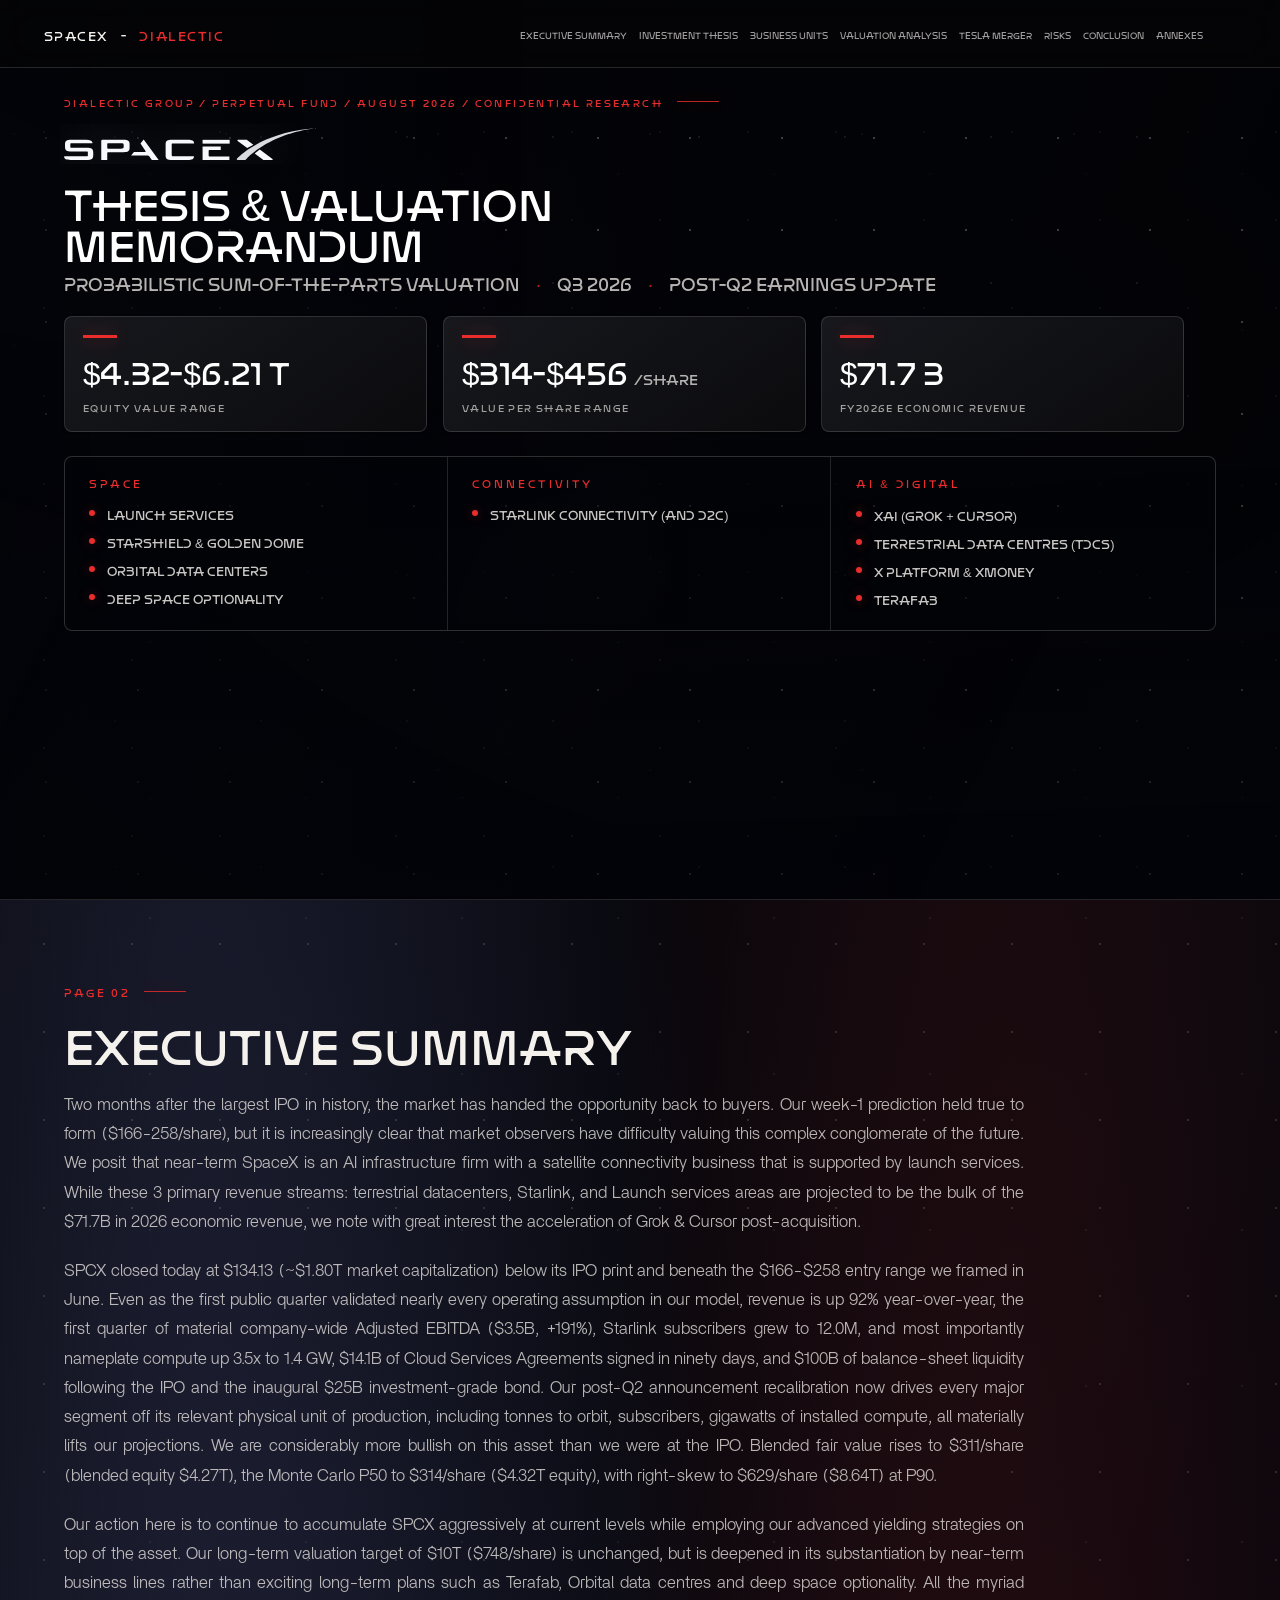
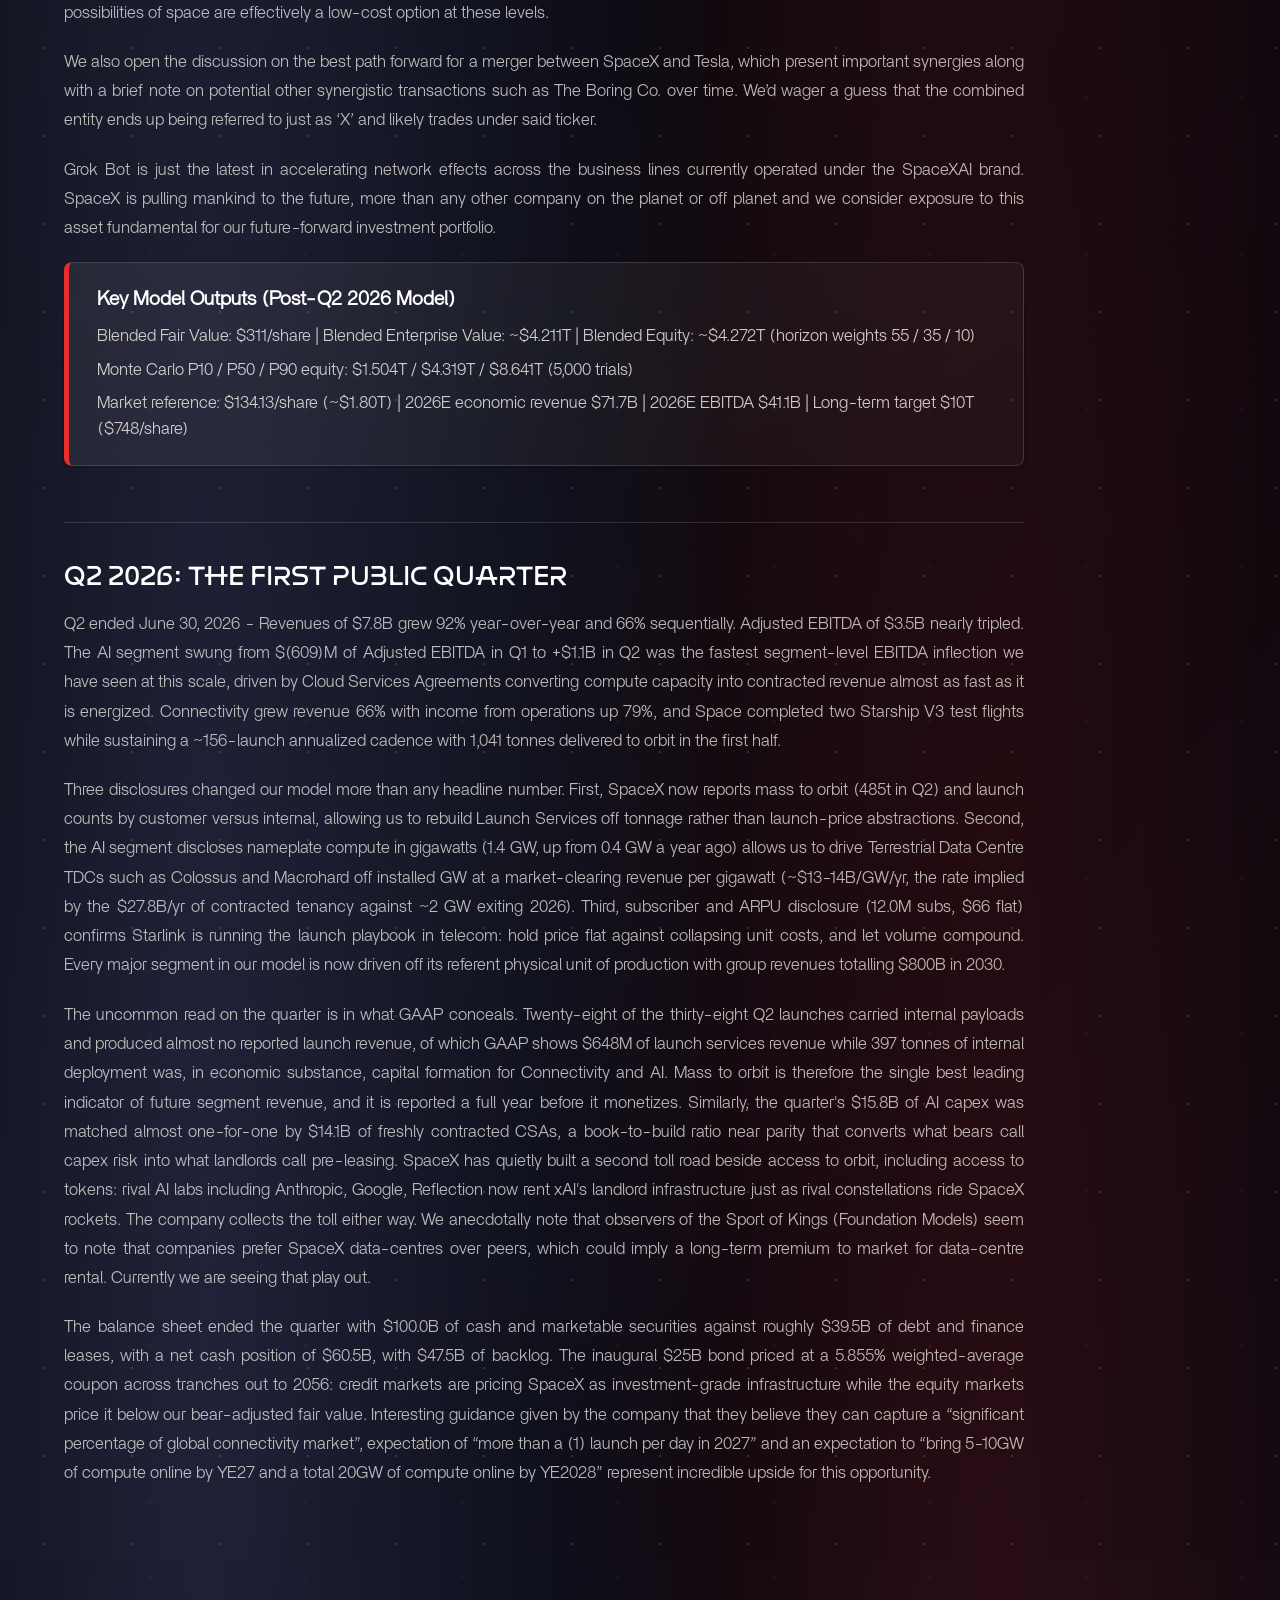
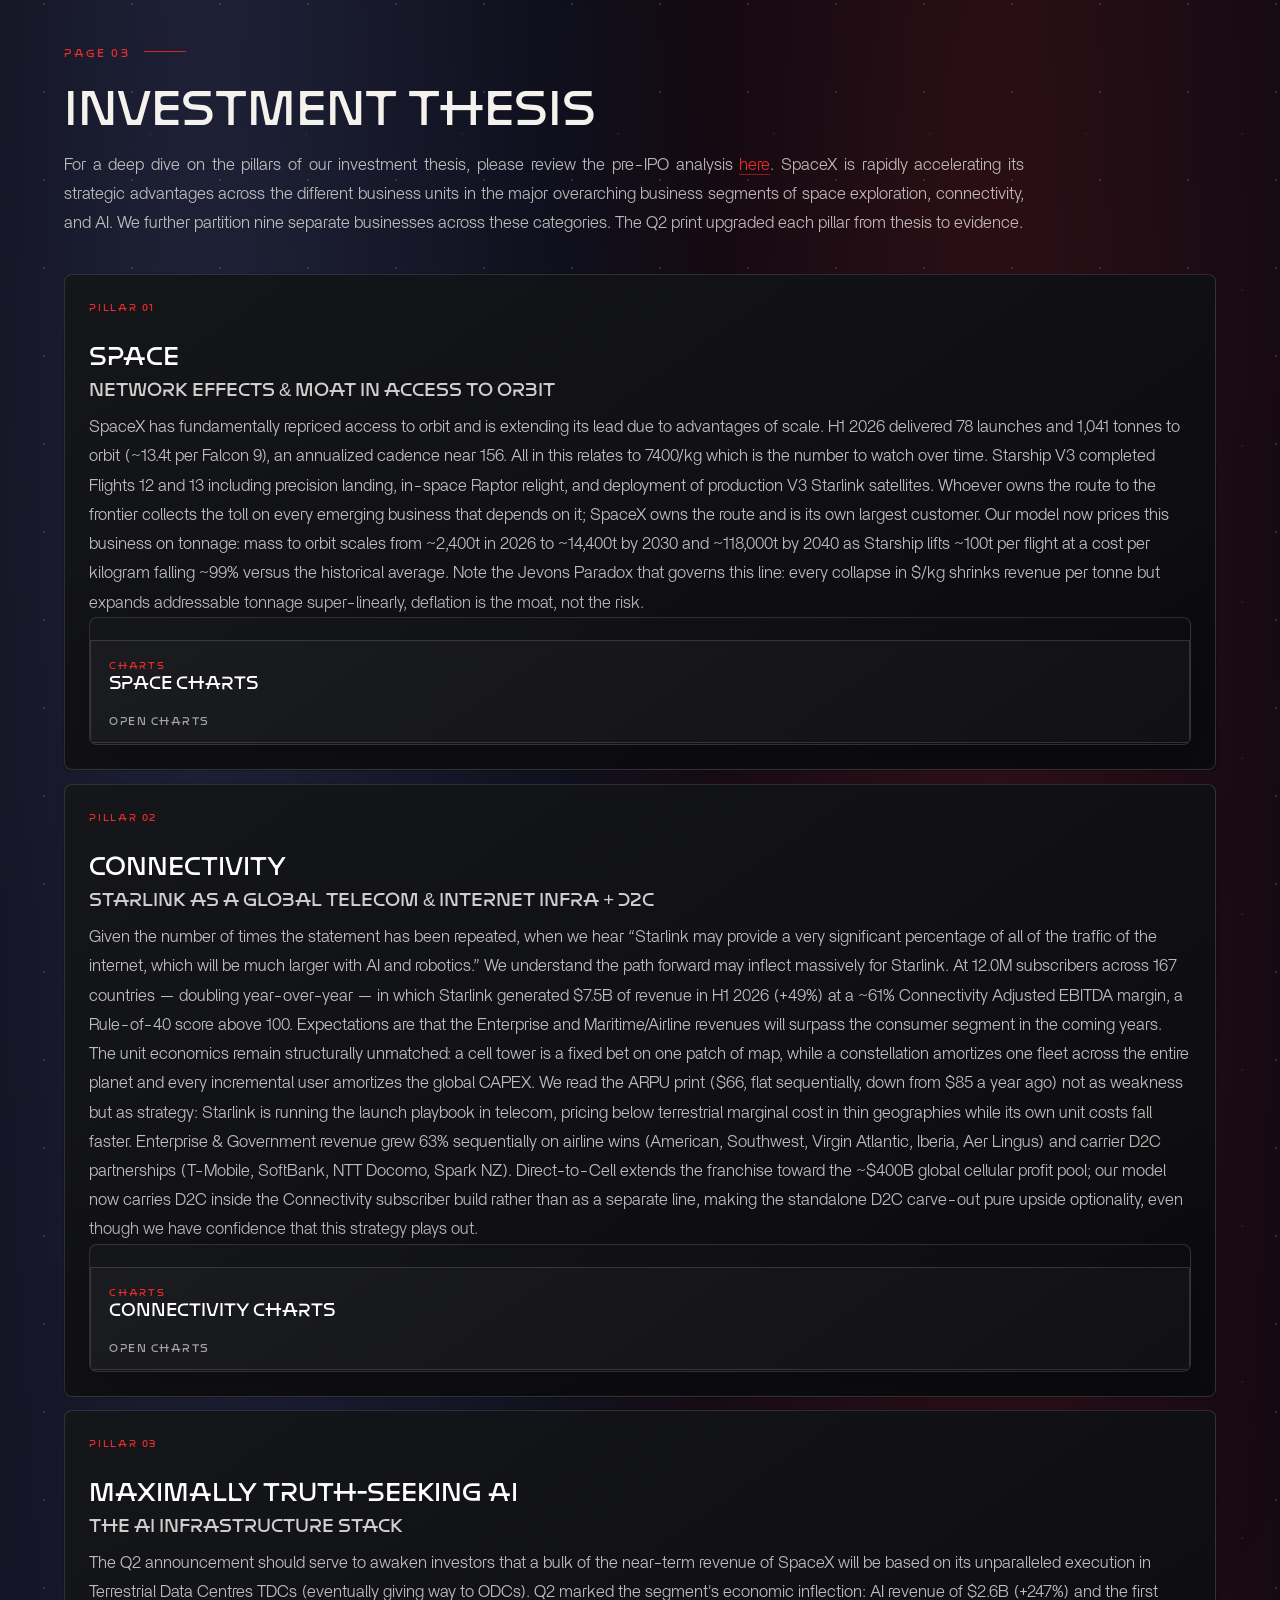
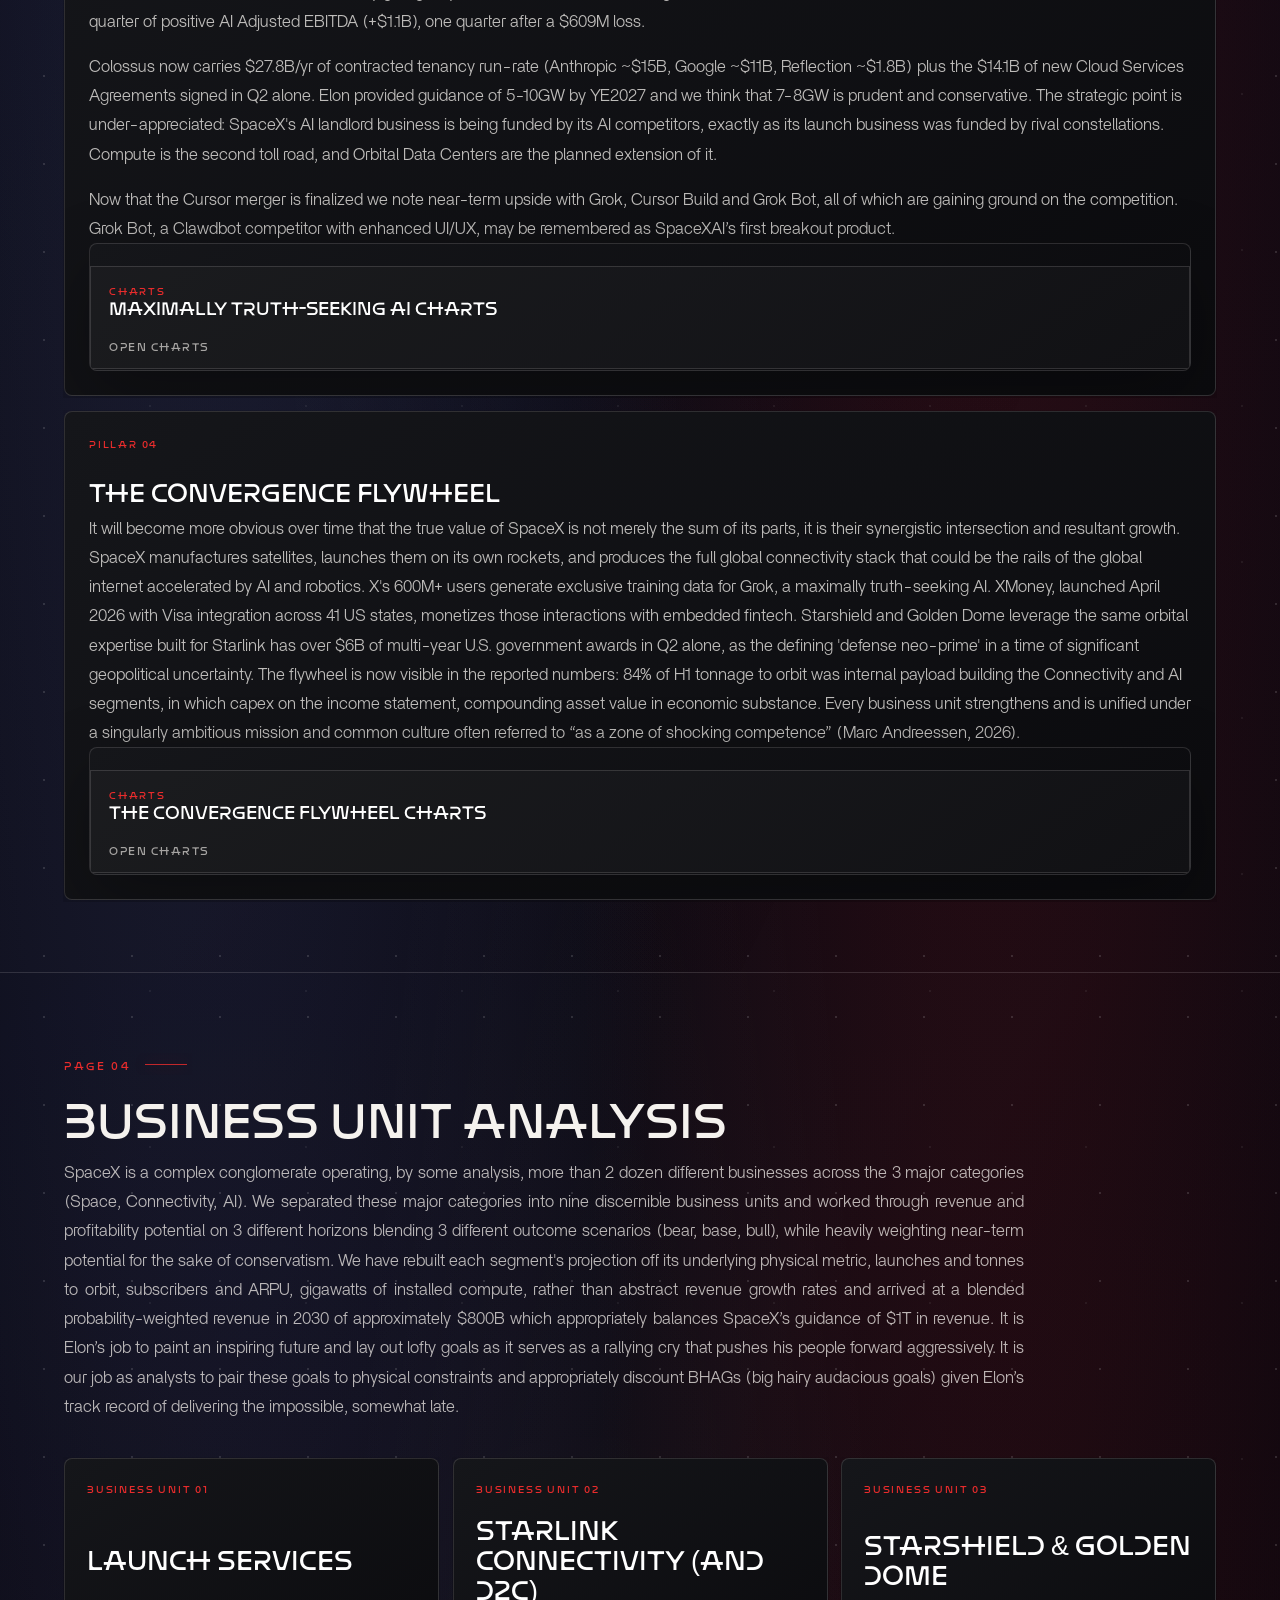
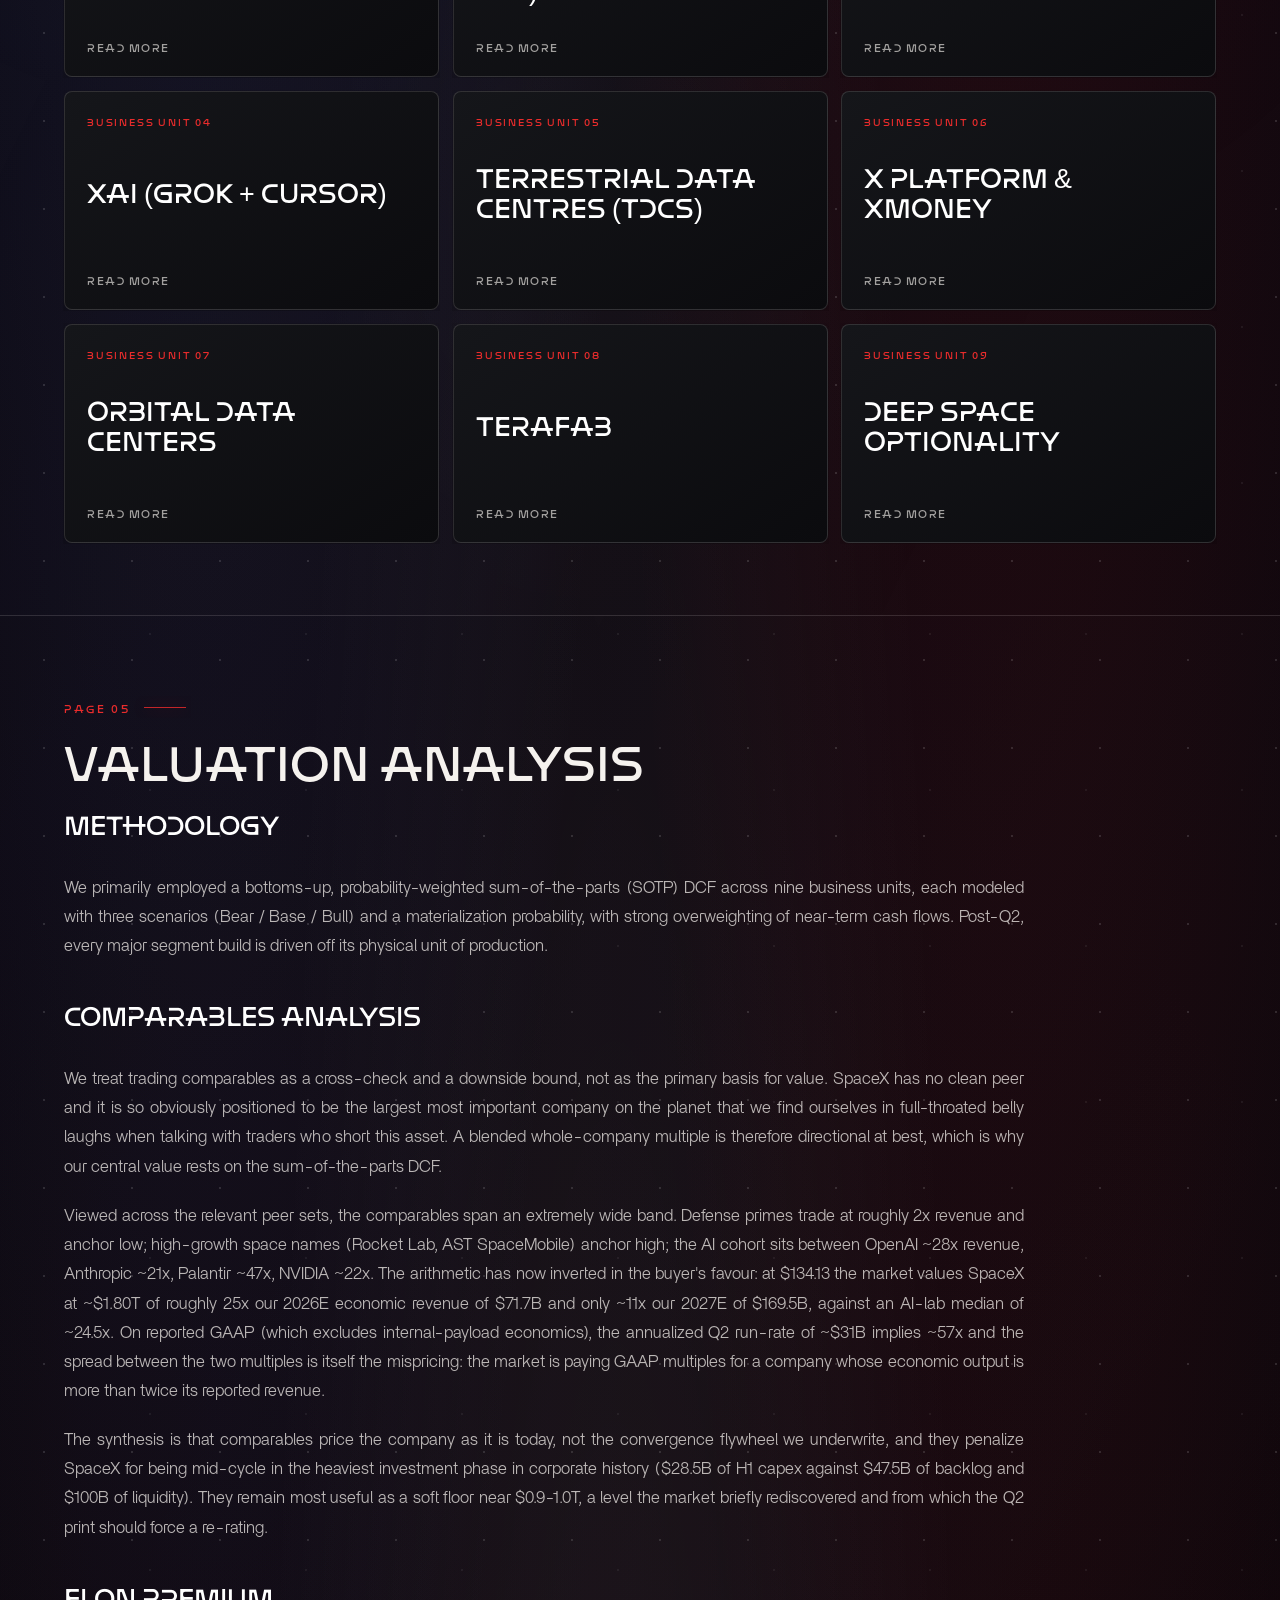
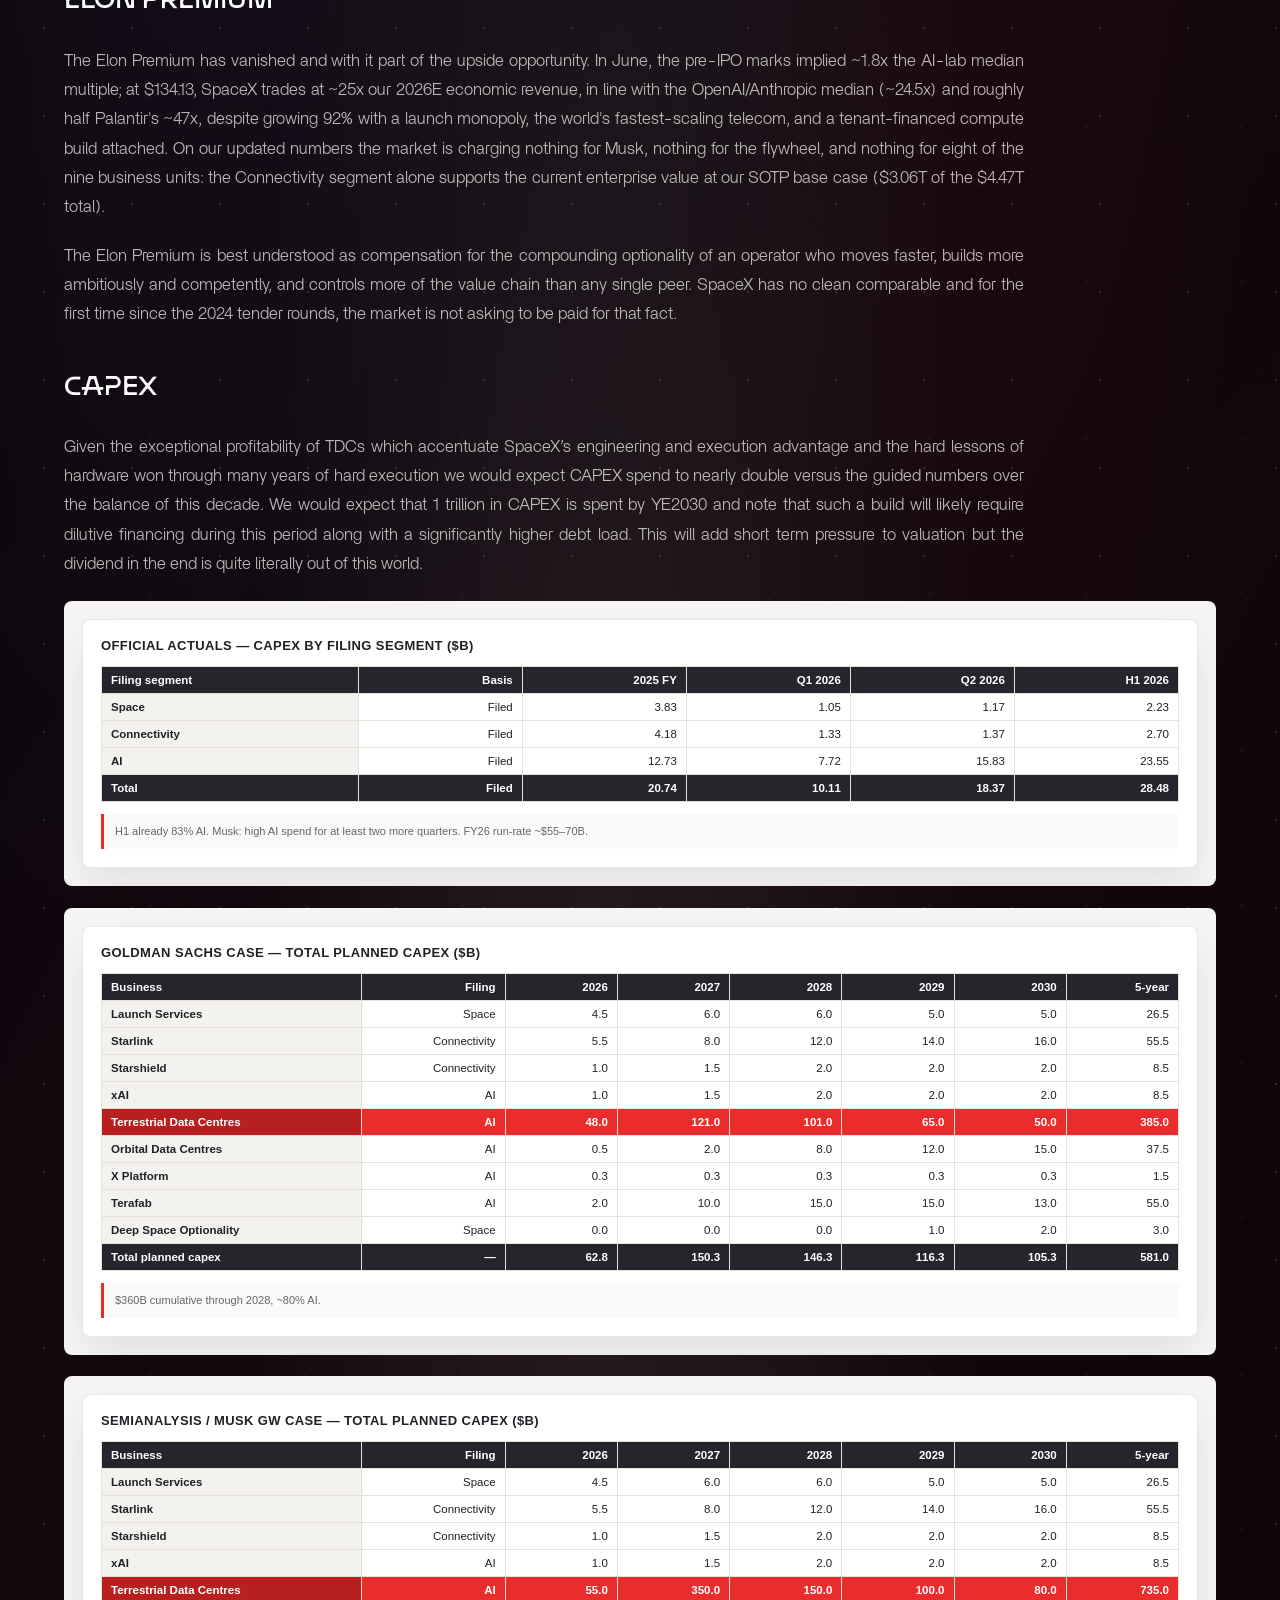
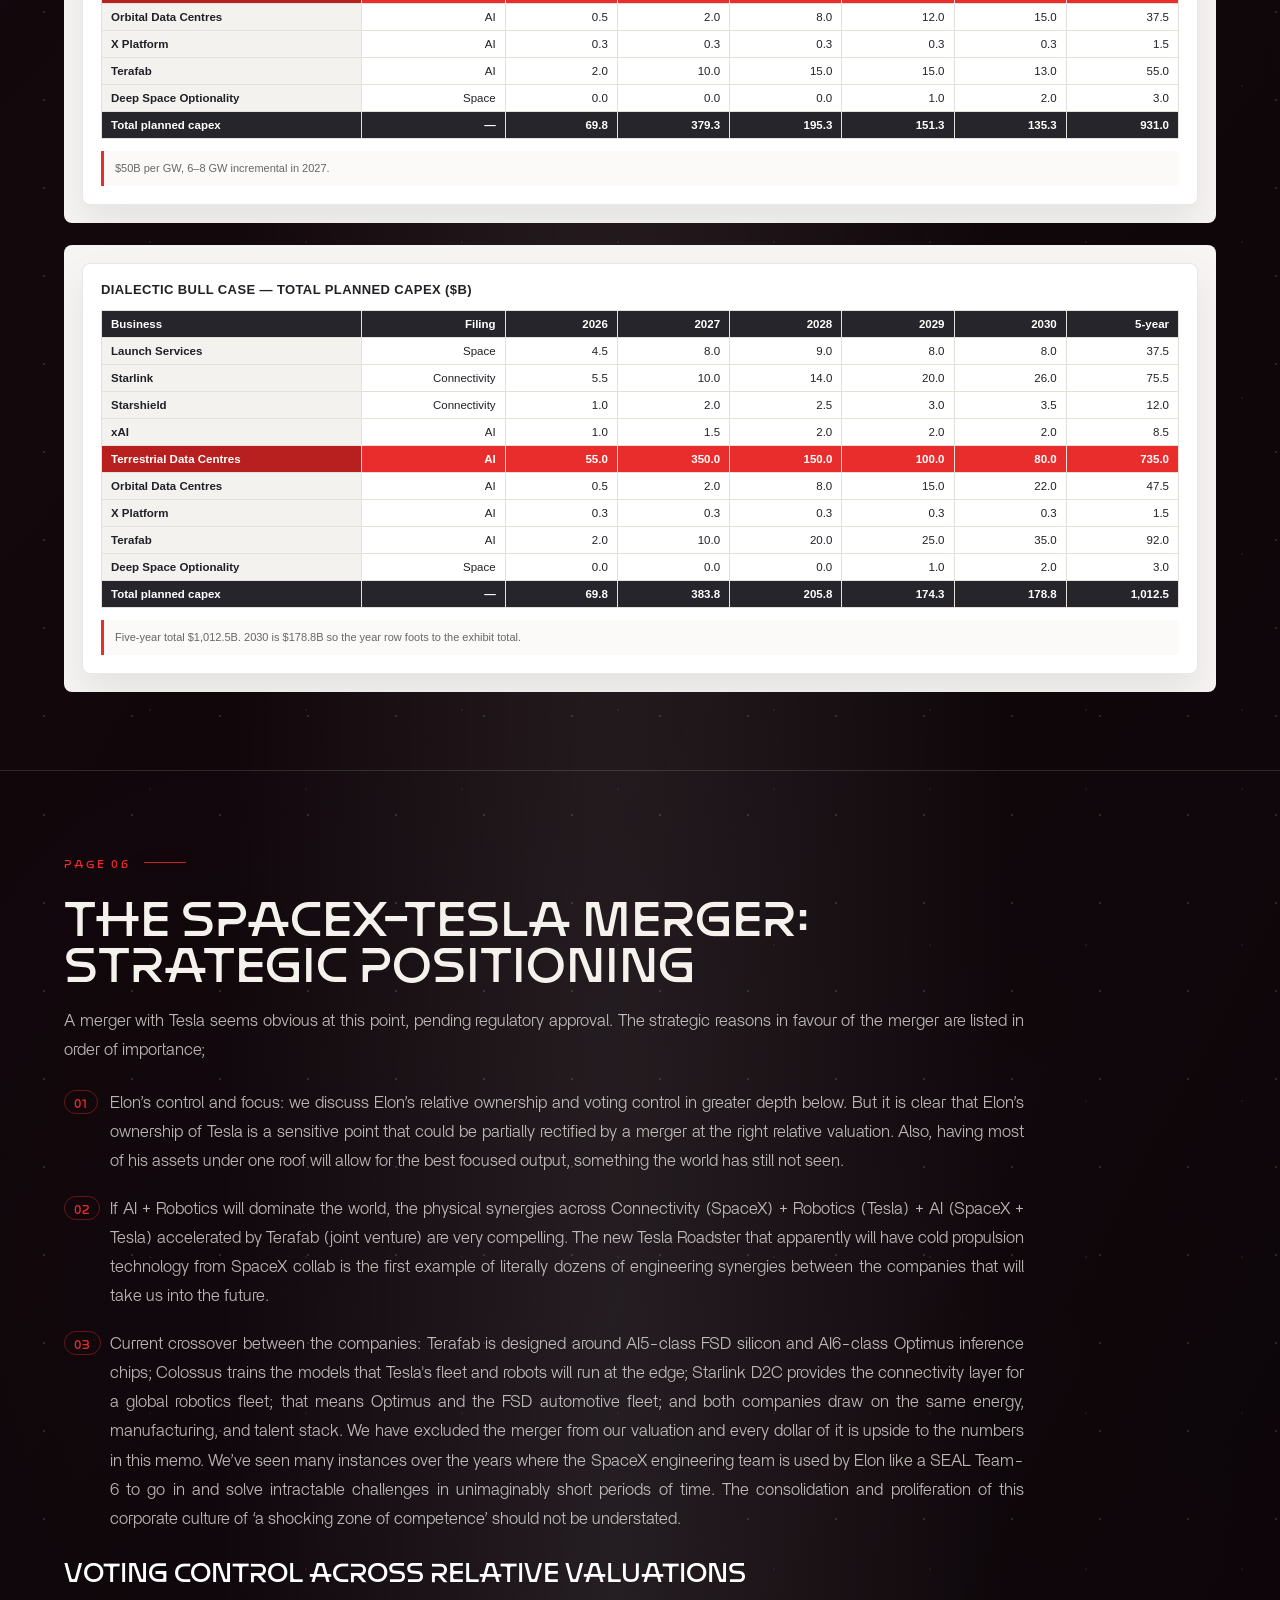
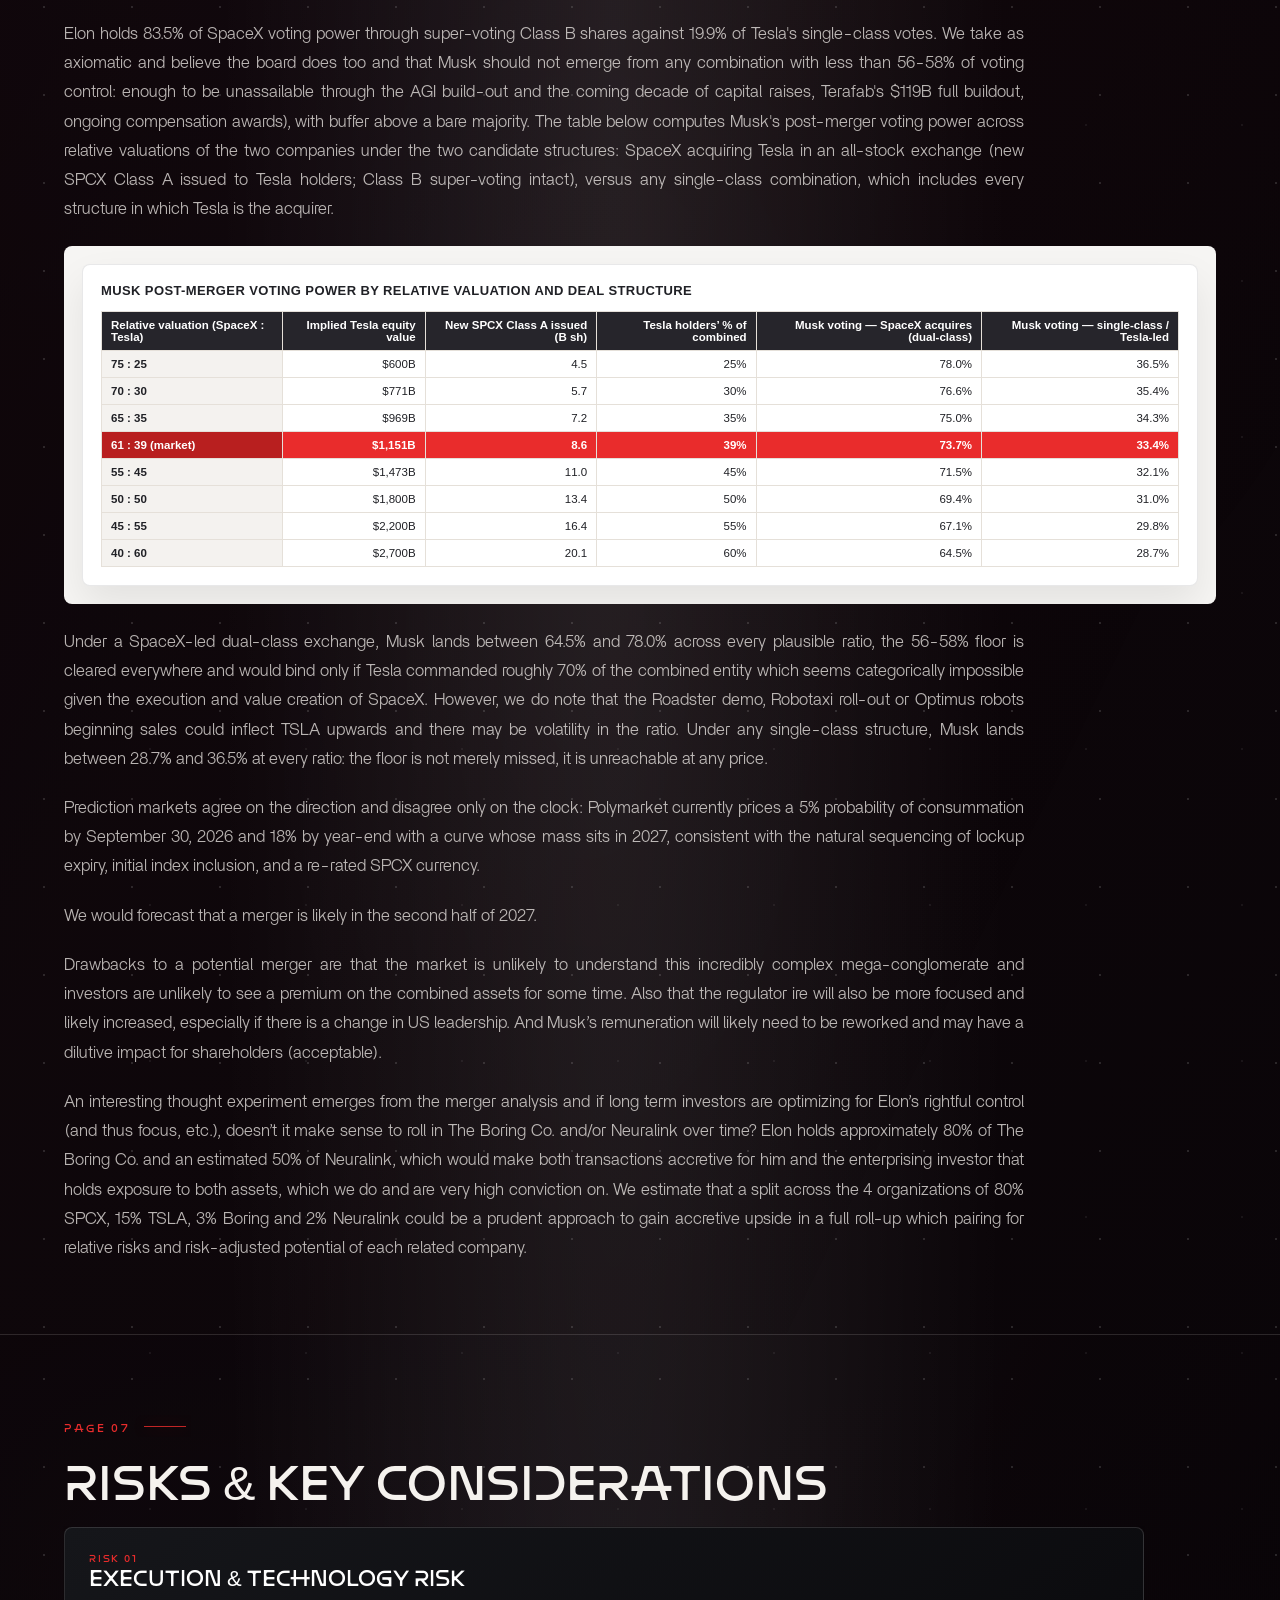
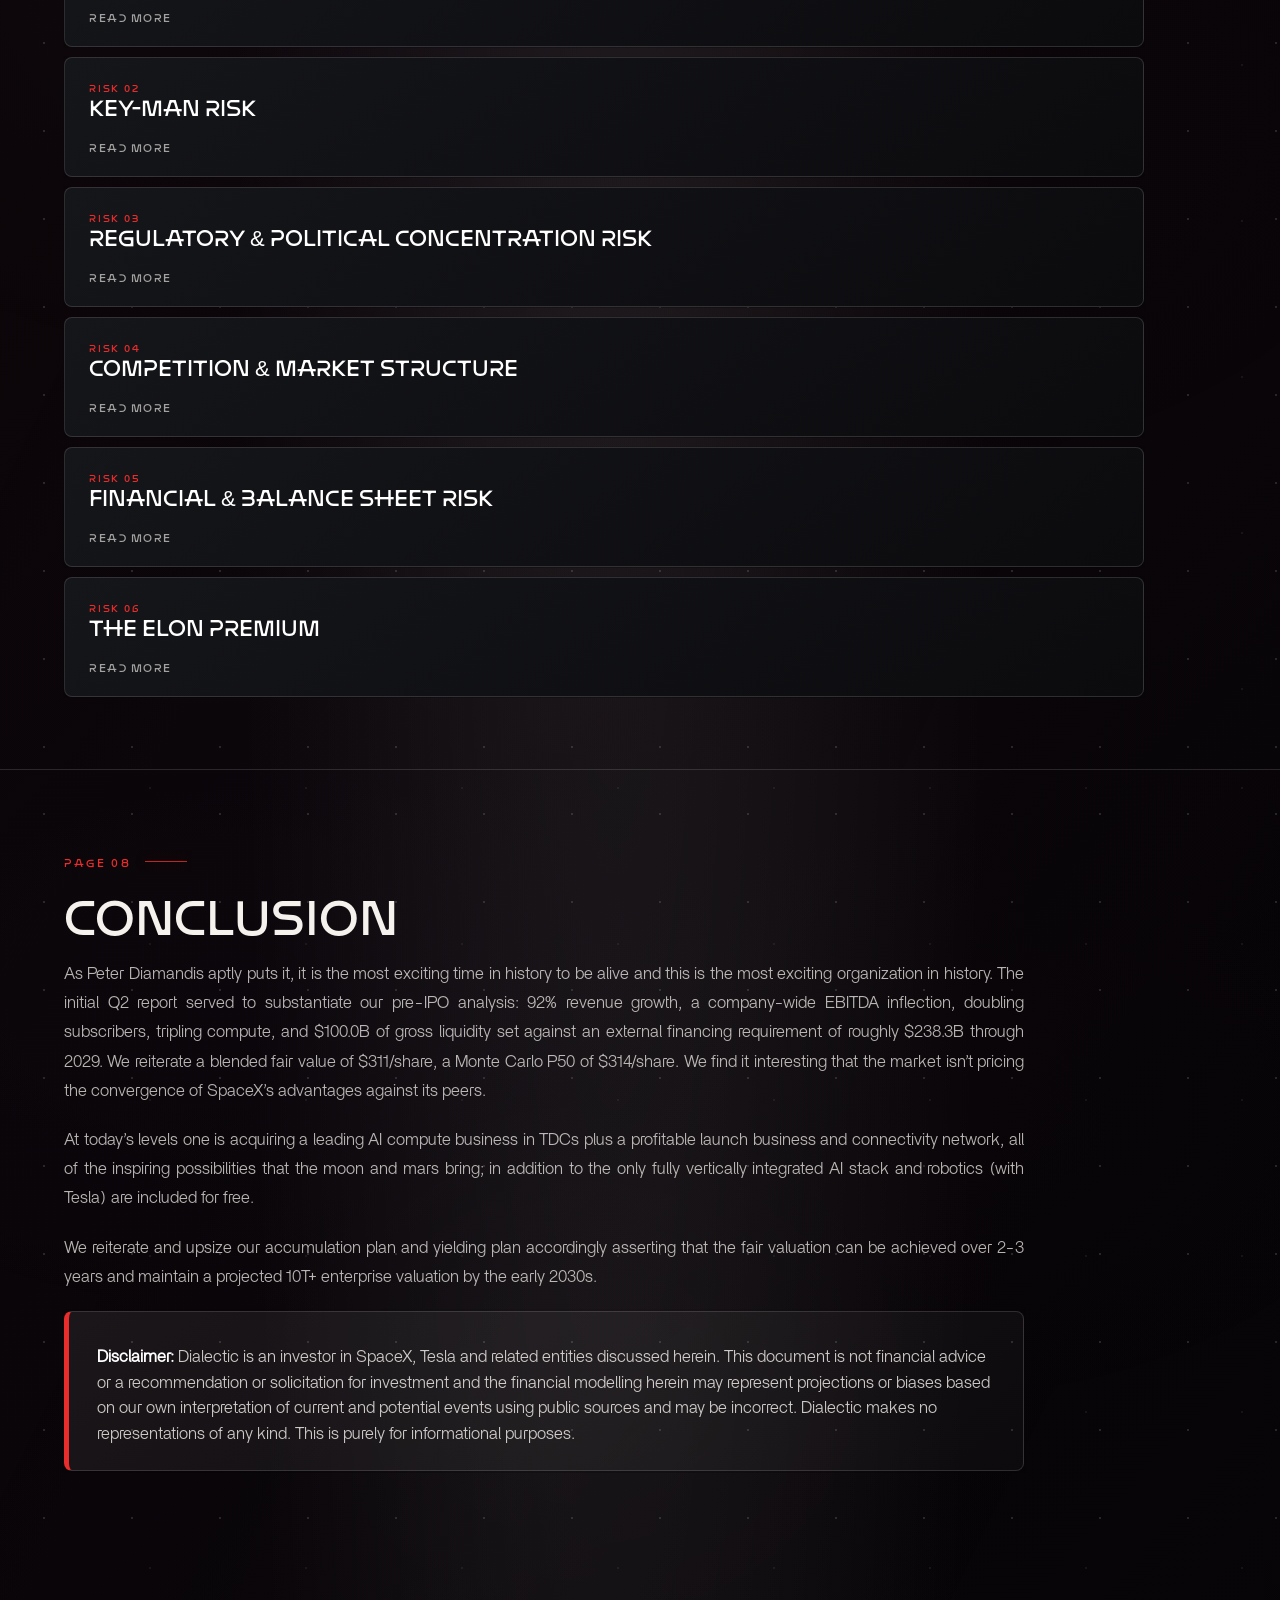
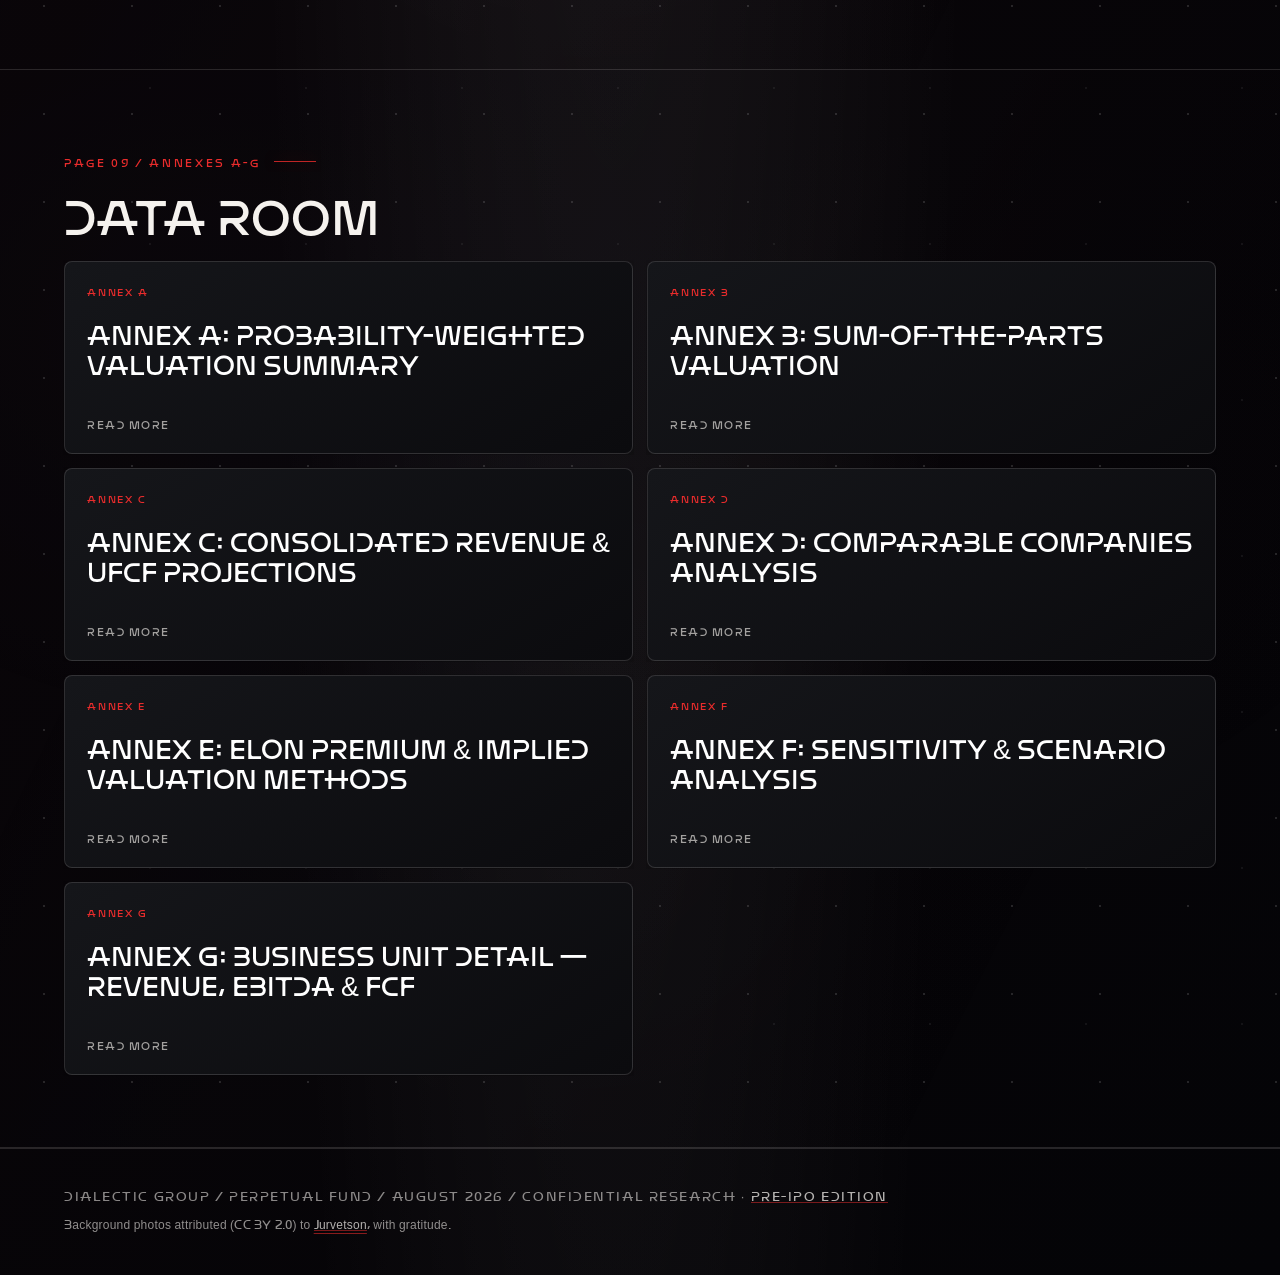
==== index.html @ a447fba3 "Update index.html" ====
<!doctype html>
<html lang="en">
<head>
  <meta charset="utf-8">
  <meta name="viewport" content="width=device-width, initial-scale=1">
  <title>SpaceX Thesis &amp; Valuation — Post-Q2 2026</title>
  <link rel="preload" as="image" href="./assets/hero/orbit-reentry.jpg">
  <style>
@font-face {
  font-family: 'Dialectic';
  src: url('[data-uri]') format('opentype');
  font-weight: normal; font-style: normal; font-display: swap;
}
@font-face {
  font-family: 'DialecticText';
  src: url('./assets/fonts/dialectic.woff2') format('woff2');
  font-weight: normal; font-style: normal; font-display: swap;
}
@font-face {
  font-family: 'BrittiSansLight';
  src: url('./assets/fonts/britti-sans-light.otf') format('opentype');
  font-weight: 300; font-style: normal; font-display: swap;
}
    :root{
      --bg:#050507;
      --panel:#101114;
      --panel-2:#17181d;
      --ink:#f5f2ee;
      --muted:rgba(245,242,238,.68);
      --line:rgba(245,242,238,.14);
      --red:#e92c2c;
      --red-soft:rgba(233,44,44,.18);
      --shadow:0 30px 90px rgba(0,0,0,.42);
      --radius:8px;
      --font-display:'Dialectic','Arial',sans-serif;
      --font-body:'DialecticText',Arial,ui-sans-serif,system-ui,-apple-system,BlinkMacSystemFont,"Segoe UI",sans-serif;
      --font-prose:'BrittiSansLight',Arial,ui-sans-serif,system-ui,-apple-system,BlinkMacSystemFont,"Segoe UI",sans-serif;
      --font:var(--font-body);
      --copy-size:17px;
    }
    *{box-sizing:border-box}
    html{scroll-behavior:smooth;background:var(--bg)}
    body{
      margin:0;
      font-family:var(--font);
      color:var(--ink);
      background:
        radial-gradient(ellipse at 16% 18%,rgba(108,118,190,.24),transparent 34%),
        radial-gradient(ellipse at 78% 24%,rgba(233,44,44,.16),transparent 32%),
        radial-gradient(ellipse at 48% 72%,rgba(255,255,255,.09),transparent 42%),
        linear-gradient(132deg,#050507 0%,#080812 34%,#12070b 58%,#040407 100%),
        var(--bg);
      min-height:100vh;
      overflow-x:hidden;
    }
    body::before{
      content:"";
      position:fixed;
      inset:0;
      z-index:0;
      pointer-events:none;
      opacity:.28;
      background-image:
        radial-gradient(ellipse at 28% 30%,rgba(80,94,145,.10),transparent 32%),
        radial-gradient(ellipse at 66% 42%,rgba(75,34,42,.055),transparent 38%),
        radial-gradient(ellipse at 44% 70%,rgba(255,255,255,.035),transparent 40%),
        linear-gradient(118deg,transparent 18%,rgba(78,88,126,.055) 38%,rgba(255,255,255,.028) 50%,rgba(82,38,46,.03) 62%,transparent 82%),
        radial-gradient(circle,rgba(255,255,255,.58) 0 .8px,transparent 1.2px),
        radial-gradient(circle,rgba(255,255,255,.30) 0 .75px,transparent 1.15px),
        radial-gradient(circle,rgba(181,196,255,.24) 0 .65px,transparent 1px);
      background-size:100% 100%,100% 100%,100% 100%,100% 100%,76px 76px,128px 128px,184px 184px;
      background-position:center,center,center,center,0 0,34px 58px,92px 18px;
      animation:starDrift 180s linear infinite;
    }
    body::after{
      content:"";
      position:fixed;
      inset:-18%;
      z-index:0;
      pointer-events:none;
      opacity:.07;
      background:
        conic-gradient(from 210deg at 50% 50%,transparent 0 16%,rgba(255,255,255,.07) 24%,rgba(82,92,130,.08) 31%,rgba(78,36,42,.05) 40%,transparent 56% 100%);
      filter:blur(46px);
      transform:rotate(-9deg);
    }
    @keyframes starDrift{to{transform:translate3d(-112px,64px,0)}}
    a{color:inherit;text-decoration:none}
    button{font:inherit}
    .site-shell,.footer{position:relative;z-index:1}
    .nav{
      position:fixed;
      top:0;
      left:0;
      right:0;
      z-index:40;
      height:68px;
      display:flex;
      align-items:center;
      justify-content:space-between;
      padding:0 5vw;
      border-bottom:1px solid var(--line);
      background:rgba(5,5,7,.66);
      backdrop-filter:blur(18px);
    }
    .brand{display:flex;align-items:center;gap:12px;font-family:var(--font-display);font-size:13px;letter-spacing:.12em;text-transform:uppercase;font-weight:400}
    .brand-mark{width:9px;height:9px;background:var(--red);box-shadow:0 0 22px rgba(233,44,44,.8)}
    .brand-dialectic{color:var(--red)}
    .nav-links{display:flex;gap:8px;align-items:center;justify-content:flex-end;min-width:0;flex:1;overflow-x:auto;scrollbar-width:none}
    .nav-links::-webkit-scrollbar{display:none}
    .nav-links a{
      font-family:var(--font-display);
      color:rgba(245,242,238,.66);
      font-size:12px;
      letter-spacing:.06em;
      padding:10px 12px;
      border-radius:999px;
      transition:color .2s ease,background .2s ease,transform .2s ease;
    }
    .nav-links a:hover,.nav-links a.active{color:#fff;background:rgba(255,255,255,.08);transform:translateY(-1px)}
    /* Nine nav items (two more than the pre-IPO edition) must sit on one line without
       clipping the brand, so the brand is pinned and the links step down in size. */
    .nav-links a{white-space:nowrap}
    .brand{flex:0 0 auto}
    /* .nav-links is justify-content:flex-end, so any overflow spills LEFT and hides
       under the brand instead of scrolling. Nine items therefore have to be made to
       fit: reclaim the 5vw gutter and step the link size down with the viewport. */
    .nav{gap:14px;padding:0 clamp(24px,3.4vw,72px)}
    .nav-links{gap:5px;justify-content:flex-end;flex-wrap:nowrap}
    @media(max-width:1600px){
      .nav-links{gap:2px}
      .nav-links a{padding:10px 8px;font-size:11px;letter-spacing:.05em}
    }
    @media(max-width:1400px){
      .nav-links a{padding:9px 6px;font-size:10px;letter-spacing:.03em}
    }
    @media(max-width:1320px){
      .nav-links a{padding:8px 5px;font-size:9px;letter-spacing:0}
      .nav-edition{height:21px;padding:0 8px;font-size:7.5px;letter-spacing:.06em}
    }
    @media(max-width:1200px){
      /* Below this the eight items cannot fit: flip to flex-start so the overflow
         spills right and is actually scrollable, instead of hiding under the brand. */
      .nav-links{justify-content:flex-start;-webkit-overflow-scrolling:touch}
      .nav-links a{padding:8px 6px}
    }
    .nav-actions{
      display:flex;
      align-items:center;
      justify-content:flex-end;
      margin-left:14px;
      position:relative;
      z-index:45;
      flex:0 0 auto;
    }
    /* Language switcher temporarily disabled (per-language pages not present in this build). */
    .language-switcher{position:relative;display:none}
    .language-trigger{
      appearance:none;
      border:1px solid rgba(245,242,238,.20);
      background:rgba(245,242,238,.12);
      color:#fff;
      min-width:88px;
      height:42px;
      padding:0 18px;
      border-radius:999px;
      display:inline-flex;
      align-items:center;
      justify-content:center;
      gap:11px;
      font-family:var(--font-display);
      font-size:15px;
      line-height:1;
      letter-spacing:.08em;
      text-transform:uppercase;
      cursor:pointer;
      box-shadow:inset 0 0 0 1px rgba(255,255,255,.035),0 14px 34px rgba(0,0,0,.22);
      transition:background .18s ease,border-color .18s ease,transform .18s ease;
      white-space:nowrap;
    }
    .language-trigger:hover,
    .language-trigger[aria-expanded="true"]{
      background:rgba(245,242,238,.18);
      border-color:rgba(245,242,238,.34);
      transform:translateY(-1px);
    }
    .language-trigger svg{
      width:18px;
      height:18px;
      flex:0 0 auto;
      stroke:currentColor;
      opacity:.94;
    }
    .language-trigger span{display:inline-block;min-width:24px;text-align:left}
    .language-menu{
      position:absolute;
      top:calc(100% + 10px);
      right:0;
      width:220px;
      padding:8px;
      border:1px solid rgba(245,242,238,.18);
      border-radius:14px;
      background:rgba(10,11,15,.92);
      backdrop-filter:blur(18px);
      box-shadow:0 22px 60px rgba(0,0,0,.36);
      display:grid;
      gap:4px;
    }
    .language-menu[hidden]{display:none}
    .language-menu button{
      appearance:none;
      border:0;
      background:transparent;
      color:rgba(245,242,238,.72);
      width:100%;
      min-height:34px;
      padding:8px 10px;
      border-radius:9px;
      display:flex;
      align-items:center;
      justify-content:space-between;
      font-family:var(--font-body);
      font-size:12px;
      letter-spacing:.04em;
      text-align:left;
      cursor:pointer;
    }
    .language-menu button::after{
      content:attr(data-lang-code);
      color:rgba(245,242,238,.44);
      font-family:var(--font-display);
      font-size:10px;
      letter-spacing:.08em;
    }
    .language-menu button:hover,
    .language-menu button[aria-checked="true"]{
      background:rgba(245,242,238,.10);
      color:#fff;
    }
    .page{
      min-height:auto;
      padding:84px 5vw 72px;
      position:relative;
      display:flex;
      align-items:flex-start;
      overflow:hidden;
      border-bottom:1px solid var(--line);
    }
    .page:not(.landing){min-height:100vh}
    .page::before{
      content:"";
      position:absolute;
      inset:0;
      z-index:1;
      pointer-events:none;
      opacity:.28;
      mix-blend-mode:screen;
      background:
        linear-gradient(108deg,transparent 0 36%,rgba(255,255,255,var(--section-sweep-opacity,0)) 48%,rgba(233,44,44,var(--section-sweep-red-opacity,0)) 54%,transparent 68% 100%),
        radial-gradient(ellipse at 18% 24%,rgba(80,94,145,.08),transparent 34%),
        radial-gradient(ellipse at 72% 38%,rgba(78,36,42,.045),transparent 38%),
        radial-gradient(ellipse at 46% 68%,rgba(255,255,255,.032),transparent 34%),
        linear-gradient(116deg,transparent 20%,rgba(76,88,126,.055) 40%,rgba(255,255,255,.028) 50%,rgba(82,38,46,.032) 62%,transparent 80%),
        radial-gradient(circle,rgba(255,255,255,.48) 0 .8px,transparent 1.2px),
        radial-gradient(circle,rgba(255,255,255,.22) 0 .7px,transparent 1.1px);
      background-size:240% 100%,100% 100%,100% 100%,100% 100%,100% 100%,88px 88px,156px 156px;
      background-position:115% 0,center,center,center,center,0 0,72px 96px;
      background-repeat:no-repeat,no-repeat,no-repeat,no-repeat,no-repeat,repeat,repeat;
      animation:none;
    }
    .page:not(.landing)::after{
      content:"";
      position:absolute;
      inset:-8%;
      z-index:0;
      pointer-events:none;
      opacity:0;
      background:
        linear-gradient(90deg,rgba(5,5,7,.92) 0%,rgba(5,5,7,.72) 38%,rgba(5,5,7,.82) 100%),
        linear-gradient(0deg,rgba(5,5,7,.88) 0%,rgba(5,5,7,.40) 44%,rgba(5,5,7,.76) 100%),
        radial-gradient(ellipse at var(--section-glow-x,72%) var(--section-glow-y,32%),var(--section-glow,rgba(233,44,44,.20)),transparent 38%),
        var(--section-art);
      background-size:cover;
      background-position:var(--section-art-position,center);
      background-repeat:no-repeat;
      filter:saturate(.9) contrast(1.08) brightness(.78);
      transform:scale(1.08) translate3d(var(--section-pan-x,-1%),var(--section-pan-y,0),0);
      transition:opacity .8s ease,filter .8s ease;
      animation:none;
    }
    .page:not(.landing).is-current::after{opacity:0;filter:saturate(.98) contrast(1.12) brightness(.84)}
    #executive-summary{--section-art:url("./assets/hero/orbital-earth-view.jpg");--section-art-position:center 50%;--section-glow:rgba(255,236,205,.16);--section-glow-x:54%;--section-glow-y:34%;--section-pan-x:.8%;--section-pan-y:-1.4%}
    #valuation-analysis{--section-art:url("./assets/hero/starship-liftoff-close.jpg");--section-art-position:center 45%;--section-glow:rgba(255,196,120,.20);--section-glow-x:52%;--section-glow-y:50%;--section-pan-x:1.4%;--section-pan-y:-1.2%}
    #investment-thesis{--section-art:url("./assets/hero/starbase-vehicles-sunset.jpg");--section-art-position:center 58%;--section-glow:rgba(210,218,232,.15);--section-glow-x:50%;--section-glow-y:48%;--section-pan-x:-1.3%;--section-pan-y:-.4%}
    #companies{--section-art:url("./assets/hero/booster-catch.jpg");--section-art-position:center 52%;--section-glow:rgba(255,184,82,.18);--section-glow-x:58%;--section-glow-y:44%;--section-pan-x:-1.4%;--section-pan-y:-.8%}
    #risks{--section-art:url("./assets/hero/booster-catch-wide.jpg");--section-art-position:center 50%;--section-glow:rgba(255,214,168,.20);--section-glow-x:50%;--section-glow-y:28%;--section-pan-x:1%;--section-pan-y:-1.6%}
    #conclusion{--section-art:url("./assets/hero/falcon-heavy-launch.jpg");--section-art-position:center 48%;--section-glow:rgba(233,44,44,.16);--section-glow-x:58%;--section-glow-y:36%;--section-pan-x:-1.2%;--section-pan-y:-.8%}
    #annexes{--section-art:url("./assets/hero/orbit-reentry.jpg");--section-art-position:center 52%;--section-glow:rgba(255,184,82,.18);--section-glow-x:58%;--section-glow-y:44%;--section-pan-x:-1.4%;--section-pan-y:-.8%}
    .landing::before{opacity:.10}
    .landing{
      min-height:100vh;
      align-items:flex-start;
      padding-top:clamp(94px,10.5vh,120px);
      padding-bottom:34px;
    }
    .video-backdrop,.global-photo-backdrop{
      inset:0;
      z-index:0;
      pointer-events:none;
      overflow:hidden;
      isolation:isolate;
      background:#030306;
    }
    .video-backdrop{position:absolute}
    .global-photo-backdrop{position:fixed}
    .video-backdrop::before,.global-photo-backdrop::before{
      content:"";
      position:absolute;
      inset:0;
      z-index:7;
      opacity:.42;
      background-image:
        radial-gradient(circle,rgba(255,255,255,.80) 0 .7px,transparent 1.1px),
        radial-gradient(circle,rgba(181,196,255,.34) 0 .75px,transparent 1.2px),
        radial-gradient(circle,rgba(255,255,255,.20) 0 .6px,transparent 1px);
      background-size:92px 92px,146px 146px,212px 212px;
      background-position:0 0,42px 64px,120px 28px;
      mix-blend-mode:screen;
      animation:heroStarfield 96s linear infinite;
    }
    .video-backdrop::after,.global-photo-backdrop::after{
      content:"";
      position:absolute;
      inset:0;
      z-index:8;
      background:
        linear-gradient(90deg,rgba(3,4,9,.88) 0%,rgba(3,4,9,.56) 34%,rgba(3,4,9,.20) 64%,rgba(3,4,9,.62) 100%),
        linear-gradient(0deg,rgba(3,4,9,.82) 0%,rgba(3,4,9,.12) 42%,rgba(3,4,9,.42) 100%),
        radial-gradient(ellipse at 72% 48%,rgba(233,44,44,.18),transparent 38%);
    }
    .hero-video{
      inset:0;
      overflow:hidden;
      background-image:none;
      background-position:center 66%;
    }
    .hero-video video{display:none}
    .hero-photo{
      position:absolute;
      inset:-4%;
      opacity:0;
      background-image:var(--photo);
      background-size:cover;
      background-position:var(--photo-position,center 68%);
      transform:scale(1.03);
      animation:photoRotate 81s ease-in-out infinite;
      will-change:opacity;
    }
    .hero-photo:nth-of-type(1){animation-delay:0s}
    .hero-photo:nth-of-type(2){animation-delay:7s}
    .hero-photo:nth-of-type(3){animation-delay:14s}
    .hero-photo:nth-of-type(4){animation-delay:21s}
    .hero-photo:nth-of-type(5){animation-delay:28s}
    .hero-photo:nth-of-type(6){animation-delay:35s}
    .hero-photo:nth-of-type(7){animation-delay:42s}
    .hero-photo:nth-of-type(8){animation-delay:49s}
    .hero-photo:nth-of-type(9){animation-delay:56s}
    .hero-video::after{
      background:
        linear-gradient(90deg,rgba(3,4,9,.72) 0%,rgba(3,4,9,.22) 48%,rgba(3,4,9,.28) 100%),
        linear-gradient(0deg,rgba(3,4,9,.68) 0%,rgba(3,4,9,.06) 50%,rgba(3,4,9,.06) 100%);
    }
    @keyframes photoRotate{
      0%{opacity:0}
      2.2%{opacity:.82}
      8.9%{opacity:.82}
      11.1%{opacity:0}
      100%{opacity:0}
    }
    .page-inner{position:relative;z-index:2;width:100%;max-width:1180px;margin:0 auto}
    .page-kicker{
      font-family:var(--font-display);
      color:var(--red);
      font-size:11px;
      letter-spacing:.24em;
      text-transform:uppercase;
      font-weight:400;
      margin-bottom:18px;
    }
    h1,h2,h3,p{margin:0}
    h1,h2,h3,.expand-title,.metric-square strong,.hero-metric-card strong,.btn,.card-index,.expand-action,.detail-label,.metric-square span,.hero-metric-card span,.company-map-heading,.company-map-button,.spacex-wordmark,.hero-subtitle{font-family:var(--font-display)}
    h1{
      max-width:960px;
      font-size:clamp(36px,5.3vw,82px);
      line-height:.88;
      letter-spacing:0;
      font-weight:400;
    }
    .landing h1{
      max-width:1280px;
      color:#fff;
      font-size:clamp(30px,3.4vw,54px);
      line-height:.94;
      letter-spacing:0;
    }
    .landing .page-inner{max-width:1280px}
    .landing .page-kicker{
      font-size:10px;
      margin-bottom:14px;
    }
    .spacex-wordmark{
      display:block;
      width:clamp(156px,20vw,286px);
      max-width:62vw;
      line-height:0;
      margin:6px 0 18px;
    }
    .spacex-wordmark img{
      display:block;
      width:100%;
      height:auto;
      filter:drop-shadow(0 0 22px rgba(255,255,255,.18));
    }
    .hero-subtitle{
      max-width:1120px;
      color:rgba(245,242,238,.74);
      font-size:clamp(15px,1.4vw,20px);
      line-height:1.2;
      letter-spacing:0;
      margin-top:12px;
    }
    .hero-subtitle span{color:rgba(233,44,44,.78);padding:0 12px}
    h2{
      max-width:860px;
      font-size:clamp(28px,3.8vw,52px);
      line-height:.94;
      letter-spacing:0;
      font-weight:400;
    }
    .lede{
      max-width:760px;
      color:var(--muted);
      font-family:var(--font-prose);
      font-size:var(--copy-size);
      line-height:1.64;
      margin-top:24px;
    }
    #businessUnitLead{
      max-width:960px;
      color:rgba(245,242,238,.74);
      line-height:1.72;
      text-align:justify;
    }
    .hero-grid{display:grid;grid-template-columns:minmax(0,1280px);gap:38px;align-items:center}
    .hero-actions{display:flex;gap:12px;flex-wrap:wrap;margin-top:34px}
    .hero-metric-grid{
      display:grid;
      grid-template-columns:repeat(3,minmax(0,1fr));
      gap:16px;
      max-width:1120px;
      margin-top:24px;
    }
    .hero-metric-card{
      min-height:116px;
      border:1px solid var(--line);
      border-radius:var(--radius);
      background:linear-gradient(145deg,var(--panel-2),#0b0b0e);
      box-shadow:0 24px 70px rgba(0,0,0,.28);
      padding:clamp(14px,1.45vw,18px);
      display:flex;
      flex-direction:column;
      justify-content:space-between;
      gap:10px;
      overflow:hidden;
    }
    .hero-metric-card::before{
      content:"";
      width:34px;
      height:3px;
      background:var(--red);
      box-shadow:0 0 18px rgba(233,44,44,.45);
    }
    .hero-metric-card strong{
      color:#fff;
      display:inline-flex;
      align-items:baseline;
      font-size:clamp(28px,2.45vw,38px);
      line-height:.94;
      font-weight:400;
      letter-spacing:0;
      white-space:nowrap;
      max-width:100%;
    }
    .hero-metric-card strong small{display:inline;font-size:.46em;line-height:1;margin-left:6px;color:rgba(245,242,238,.72);white-space:nowrap}
    .hero-metric-card span{
      color:rgba(245,242,238,.64);
      font-size:10px;
      line-height:1.25;
      letter-spacing:.14em;
      text-transform:uppercase;
      font-weight:400;
      max-width:280px;
    }
    .landing-company-map{
      max-width:1280px;
      margin-top:24px;
      display:grid;
      grid-template-columns:repeat(3,minmax(0,1fr));
      gap:0;
      border:1px solid rgba(245,242,238,.18);
      border-radius:var(--radius);
      background:rgba(3,4,8,.56);
      overflow:hidden;
      backdrop-filter:blur(12px);
    }
    .company-map-group{
      border:0;
      border-right:1px solid rgba(245,242,238,.14);
      border-radius:0;
      background:transparent;
      padding:18px 24px 20px;
      min-height:162px;
      backdrop-filter:none;
    }
    .company-map-group:last-child{border-right:0}
    .company-map-heading{
      display:block;
      color:var(--red);
      font-size:11px;
      letter-spacing:.28em;
      text-transform:uppercase;
      margin-bottom:14px;
      font-weight:400;
    }
    .company-map-list{display:grid;gap:6px}
    .company-map-button{
      width:100%;
      min-height:22px;
      border:0;
      border-radius:0;
      background:transparent;
      color:rgba(245,242,238,.82);
      padding:0 0 0 18px;
      text-align:left;
      font-size:clamp(12px,1vw,15px);
      line-height:1.18;
      cursor:pointer;
      position:relative;
      transition:transform .2s ease,color .2s ease;
    }
    .company-map-button::before{
      content:"";
      position:absolute;
      left:0;
      top:.58em;
      width:6px;
      height:6px;
      border-radius:999px;
      background:var(--red);
      box-shadow:0 0 12px rgba(233,44,44,.42);
    }
    .company-map-button:hover{
      transform:translateX(4px);
      color:#fff;
    }
    .btn{
      font-family:var(--font-display);
      border:1px solid var(--line);
      background:rgba(255,255,255,.06);
      color:#fff;
      min-height:44px;
      padding:0 18px;
      border-radius:999px;
      display:inline-flex;
      align-items:center;
      justify-content:center;
      gap:10px;
      cursor:pointer;
      transition:transform .22s ease,background .22s ease,border-color .22s ease;
    }
    .btn:hover{transform:translateY(-2px);background:rgba(255,255,255,.11);border-color:rgba(255,255,255,.28)}
    .btn.primary{background:#fff;color:#08080a;border-color:#fff}
    .btn.primary:hover{background:#e9e9e9}
    .orbital-card{
      min-height:360px;
      border:1px solid var(--line);
      border-radius:var(--radius);
      background:linear-gradient(145deg,rgba(255,255,255,.08),rgba(255,255,255,.025));
      box-shadow:var(--shadow);
      position:relative;
      overflow:hidden;
    }
    .orbital-card::before{
      content:"";
      position:absolute;
      width:150px;
      height:150px;
      left:50%;
      top:50%;
      transform:translate(-50%,-50%);
      border-radius:50%;
      background:var(--red);
      box-shadow:0 0 120px rgba(233,44,44,.55);
      animation:pulseCore 4s ease-in-out infinite;
    }
    .orbital-card::after{
      content:"";
      position:absolute;
      inset:46px;
      border-radius:50%;
      border:1px solid rgba(255,255,255,.14);
      box-shadow:0 0 0 56px rgba(255,255,255,.035),0 0 0 112px rgba(255,255,255,.025);
      animation:rotateOrbit 38s linear infinite;
    }
    .landing-orbital{
      position:absolute;
      z-index:1;
      right:clamp(24px,7vw,110px);
      top:clamp(120px,20vh,210px);
      width:clamp(190px,24vw,340px);
      min-height:auto;
      aspect-ratio:1;
      opacity:.62;
      pointer-events:none;
      backdrop-filter:blur(2px);
      box-shadow:0 28px 90px rgba(0,0,0,.30);
    }
    .landing-orbital .orbit-moon{
      position:absolute;
      left:50%;
      top:50%;
      width:7px;
      height:7px;
      margin:-3.5px 0 0 -3.5px;
      border-radius:999px;
      background:rgba(245,242,238,.9);
      box-shadow:0 0 14px rgba(255,255,255,.82);
      animation:orbitMoon 12s linear infinite;
      z-index:2;
    }
    .landing-orbital .orbit-moon:nth-child(2){
      width:5px;
      height:5px;
      margin:-2.5px 0 0 -2.5px;
      background:var(--red);
      box-shadow:0 0 16px rgba(233,44,44,.9);
      animation-duration:17s;
      animation-delay:-5s;
    }
    .landing-orbital .orbit-moon:nth-child(3){
      width:6px;
      height:6px;
      margin:-3px 0 0 -3px;
      animation-duration:23s;
      animation-delay:-12s;
      opacity:.72;
    }
    @keyframes pulseCore{50%{transform:translate(-50%,-50%) scale(1.05);box-shadow:0 0 150px rgba(233,44,44,.72)}}
    @keyframes rotateOrbit{to{transform:rotate(360deg)}}
    @keyframes orbitMoon{
      from{transform:rotate(0deg) translateX(clamp(72px,10vw,135px)) rotate(0deg)}
      to{transform:rotate(360deg) translateX(clamp(72px,10vw,135px)) rotate(-360deg)}
    }
    .summary-metrics{
      display:grid;
      grid-template-columns:repeat(3,minmax(220px,1fr));
      gap:14px;
      margin:40px 0 28px;
      max-width:1180px;
    }
    .metric-square{
      min-height:230px;
      border:1px solid var(--line);
      border-radius:var(--radius);
      background:linear-gradient(145deg,var(--panel-2),#0b0b0e);
      box-shadow:var(--shadow);
      padding:clamp(20px,2.25vw,26px);
      display:flex;
      flex-direction:column;
      justify-content:space-between;
      overflow:hidden;
      transition:transform .24s ease,border-color .24s ease;
    }
    .metric-square:hover{transform:translateY(-5px);border-color:rgba(233,44,44,.65)}
    .metric-square span{color:rgba(245,242,238,.62);font-size:11px;line-height:1.25;letter-spacing:.14em;text-transform:uppercase;font-weight:400}
    .metric-square strong{font-size:clamp(32px,3.55vw,48px);line-height:.94;letter-spacing:0;font-weight:400;max-width:100%}
    .metric-square strong small{display:block;font-size:.46em;line-height:1;margin-top:8px;color:rgba(245,242,238,.72)}
    .copy-panel{
      max-width:960px;
      display:grid;
      gap:20px;
      color:rgba(245,242,238,.74);
      font-family:var(--font-prose);
      font-size:var(--copy-size);
      line-height:1.72;
    }
    h2 + .copy-panel{margin-top:28px}
    .copy-panel p,
    .copy-panel li{text-align:justify}
    .lede + .copy-panel{margin-top:26px}
    .lede + .valuation-copy{margin-top:28px}
    .valuation-copy .detail-heading{margin-top:18px}
    .valuation-copy .detail-heading:first-child{margin-top:0}
    .model-output-box{
      border:1px solid rgba(245,242,238,.14);
      border-left:5px solid var(--red);
      border-radius:var(--radius);
      background:linear-gradient(145deg,rgba(245,242,238,.075),rgba(245,242,238,.028));
      box-shadow:0 24px 70px rgba(0,0,0,.24);
      padding:24px 28px;
      color:rgba(245,242,238,.82);
      font-family:var(--font-prose);
    }
    .model-output-box h4{
      margin:0 0 12px;
      color:#fff;
      font-family:var(--font-prose);
      font-size:20px;
      line-height:1.2;
      font-weight:700;
    }
    .model-output-box p{
      margin:8px 0 0;
      text-align:left;
      font-size:var(--copy-size);
      line-height:1.5;
    }
    .disclaimer-box strong{color:#fff}
    .summary-actions{display:flex;gap:12px;flex-wrap:wrap;margin-top:8px}
    #valuation-analysis{scroll-margin-top:96px}
    .section-note{
      max-width:760px;
      color:rgba(245,242,238,.55);
      font-family:var(--font-prose);
      font-size:13px;
      line-height:1.55;
      margin-top:18px;
    }
    .interactive-grid{
      display:grid;
      grid-template-columns:minmax(0,1fr);
      gap:14px;
      margin-top:36px;
      align-items:stretch;
    }
    .thesis-card{
      padding:24px;
      display:flex;
      flex-direction:column;
      min-height:100%;
    }
    .thesis-card:hover{
      transform:none;
      border-color:var(--line);
    }
    .thesis-title{
      font-family:var(--font-display);
      color:#fff;
      font-size:clamp(24px,2vw,30px);
      line-height:1.04;
      letter-spacing:0;
      font-weight:400;
      margin:26px 0 12px;
    }
    .thesis-card .detail-heading{
      font-size:clamp(18px,1.45vw,23px);
      color:rgba(245,242,238,.84);
      margin:0 0 16px;
    }
    .thesis-copy{
      color:rgba(245,242,238,.76);
      font-family:var(--font-prose);
      font-size:var(--copy-size);
      line-height:1.72;
      flex:1 1 auto;
    }
    .thesis-copy p{
      margin:0 0 16px;
    }
    .thesis-copy p:last-child{
      margin-bottom:0;
    }
    .thesis-chart-disclosure{
      margin-top:auto;
      padding-top:22px;
    }
    .thesis-chart-disclosure .expand-trigger{
      min-height:auto;
      padding:16px 18px;
      border:1px solid rgba(245,242,238,.14);
      border-radius:var(--radius-sm);
      background:rgba(255,255,255,.025);
    }
    .thesis-chart-disclosure .expand-title{
      margin-top:12px;
      font-size:18px;
    }
    .annex-grid{
      display:grid;
      grid-template-columns:repeat(2,minmax(0,1fr));
      gap:14px;
      margin-top:36px;
    }
    .company-grid{
      display:grid;
      grid-template-columns:repeat(3,minmax(0,1fr));
      gap:14px;
      margin-top:36px;
    }
    .chart-accordion{
      display:grid;
      gap:14px;
      margin-top:34px;
      max-width:1180px;
    }
    .chart-accordion .expand-trigger{
      min-height:126px;
      padding:22px 24px;
    }
    .chart-accordion .expand-title{margin-top:22px}
    .expand-card{
      border:1px solid var(--line);
      border-radius:var(--radius);
      background:linear-gradient(145deg,#15161a,#0b0b0e);
      overflow:hidden;
      box-shadow:0 24px 70px rgba(0,0,0,.28);
      transition:transform .24s ease,border-color .24s ease,background .24s ease;
    }
    .expand-card:hover{transform:translateY(-4px);border-color:rgba(233,44,44,.62)}
    .expand-card.is-open{grid-column:1/-1;border-color:rgba(233,44,44,.72);background:#09090c}
    .expand-trigger{
      width:100%;
      text-align:left;
      border:0;
      background:transparent;
      color:#fff;
      cursor:pointer;
      min-height:190px;
      padding:22px;
      display:flex;
      flex-direction:column;
      justify-content:space-between;
    }
    .company-grid .expand-trigger{min-height:216px}
    .card-index{color:var(--red);font-size:10px;letter-spacing:.18em;text-transform:uppercase;font-weight:400}
    .expand-title{font-size:clamp(21px,2.1vw,30px);line-height:1.05;letter-spacing:0;margin-top:28px;font-weight:400}
    .expand-summary{color:rgba(245,242,238,.64);font-size:14px;line-height:1.55;margin-top:12px}
    .expand-action{color:rgba(245,242,238,.64);font-size:11px;letter-spacing:.14em;text-transform:uppercase;font-weight:400;margin-top:22px}
    .expand-body{
      height:0;
      overflow:hidden;
      transition:height .38s cubic-bezier(.22,1,.36,1);
      border-top:1px solid transparent;
    }
    .expand-card.is-open .expand-body{border-top-color:rgba(255,255,255,.1)}
    .expand-body-inner{
      padding:22px 24px 28px;
      color:rgba(245,242,238,.74);
      font-family:var(--font-prose);
      font-size:var(--copy-size);
      line-height:1.72;
      max-width:1180px;
      opacity:0;
      transform:translate3d(var(--detail-x,24px),8px,0);
      transition:opacity .46s ease,transform .52s cubic-bezier(.22,1,.36,1);
      transition-delay:.08s;
    }
    .expand-card.is-open .expand-body-inner{opacity:1;transform:translate3d(0,0,0)}
    .expand-card:nth-child(even){--detail-x:-24px}
    .expand-body-inner p{margin:0 0 16px}
    .expand-body-inner p:last-child{margin-bottom:0}
    .expand-body-inner ul{margin:10px 0 18px;padding-left:20px}
    .expand-body-inner li{margin:8px 0}
    .detail-summary-lede{
      max-width:920px;
      color:rgba(245,242,238,.72);
      font-family:var(--font-prose);
      font-size:var(--copy-size);
      line-height:1.66;
      margin:0 0 18px;
    }
    .detail-chart-grid{
      display:grid;
      grid-template-columns:minmax(0,1fr);
      gap:30px;
      width:min(100%,1140px);
      margin:34px auto 28px;
    }
    .detail-chart-card{
      margin:0;
      border:1px solid rgba(245,242,238,.14);
      border-radius:var(--radius);
      background:#f6f5f3;
      overflow:hidden;
      box-shadow:0 28px 80px rgba(0,0,0,.30);
    }
    .detail-chart-card img{
      display:block;
      width:100%;
      height:auto;
      min-height:340px;
      object-fit:contain;
      background:#fff;
    }
    .detail-chart-card.is-interactive-chart{
      background:#f6f5f3;
    }
    .interactive-chart-grid{
      display:grid;
      grid-template-columns:minmax(0,1fr);
      gap:18px;
      padding:18px;
      background:#f6f5f3;
    }
    .interactive-chart-grid[data-panel-count="2"]{
      grid-template-columns:repeat(auto-fit,minmax(360px,1fr));
    }
    .interactive-chart-grid[data-panel-count="3"]{
      grid-template-columns:repeat(auto-fit,minmax(320px,1fr));
    }
    .interactive-chart-panel{
      min-width:0;
      border:1px solid rgba(32,33,38,.10);
      border-radius:8px;
      background:#fff;
      padding:18px 18px 14px;
      box-shadow:0 18px 38px rgba(0,0,0,.08);
    }
    .interactive-chart-title{
      min-height:34px;
      display:flex;
      align-items:flex-start;
      justify-content:center;
      color:#202126;
      font-family:Arial,sans-serif;
      font-size:14px;
      font-weight:800;
      line-height:1.2;
      text-align:center;
      margin:0 0 12px;
    }
    .interactive-chart-stage{
      position:relative;
      height:var(--chart-height,320px);
      min-height:240px;
    }
    .interactive-chart-stage canvas{
      cursor:zoom-in;
    }
    .ix-lightbox{position:fixed;inset:0;z-index:200;background:rgba(20,19,24,.72);display:none;align-items:center;justify-content:center;padding:24px}
    .ix-lightbox.is-open{display:flex}
    .ix-lightbox-inner{background:#fff;border-radius:10px;width:min(1180px,96vw);max-height:92vh;padding:20px 22px 22px;position:relative;display:flex;flex-direction:column;color:#202126}
    .ix-lightbox-close{position:absolute;top:9px;right:11px;border:0;background:none;font-size:26px;line-height:1;color:#888;cursor:pointer;padding:4px 8px}
    .ix-lightbox-close:hover{color:#202126}
    .ix-lightbox-title{font-size:14px;font-weight:650;margin-bottom:12px;padding-right:32px}
    .ix-lightbox-stage{position:relative;flex:1 1 auto;height:min(70vh,620px);min-height:300px}
    .interactive-chart-source{
      color:#666;
      background:#fbfaf8;
      border-left:3px solid var(--red);
      border-radius:0 4px 4px 0;
      font-size:11px;
      line-height:1.5;
      padding:10px 12px;
      margin:0 18px 18px;
    }
    .interactive-table-wrap{
      padding:18px;
      overflow:auto;
      background:#f6f5f3;
    }
    .interactive-table-panel{
      min-width:680px;
      border:1px solid rgba(32,33,38,.10);
      border-radius:8px;
      background:#fff;
      padding:18px;
      box-shadow:0 18px 38px rgba(0,0,0,.08);
    }
    .interactive-table-title{
      color:#202126;
      font-family:Arial,sans-serif;
      font-size:14px;
      font-weight:800;
      line-height:1.2;
      text-align:center;
      margin:0 0 14px;
      text-transform:uppercase;
      letter-spacing:.02em;
    }
    .sensitivity-table{
      width:100%;
      border-collapse:collapse;
      color:#202126;
      font-family:Arial,sans-serif;
      font-size:12px;
    }
    .sensitivity-table th,
    .sensitivity-table td{
      border:1px solid #e5e0d9;
      padding:9px 10px;
      text-align:center;
      white-space:nowrap;
    }
    .sensitivity-table th{
      background:#26252b;
      color:#fff;
      font-weight:800;
    }
    .sensitivity-table td:first-child{
      background:#26252b;
      color:#fff;
      font-weight:800;
      text-align:left;
    }
    .sensitivity-table .base-cell{
      background:var(--red);
      color:#fff;
      font-weight:800;
      box-shadow:inset 0 0 0 2px #fff;
    }
    .sensitivity-table .up-1{background:#fff0e6}
    .sensitivity-table .up-2{background:#ffd4b8}
    .sensitivity-table .up-3{background:#ffa07a;color:#222}
    .sensitivity-table .up-4{background:#ff6b6b;color:#fff}
    .sensitivity-table .down-1{background:#c0392b;color:#fff}
    .sensitivity-table .down-2{background:#922b21;color:#fff}
    .sensitivity-table .down-3{background:#641e16;color:#fff}
    .chart-expand-btn{
      position:absolute;
      right:10px;
      top:10px;
      z-index:4;
      height:31px;
      min-width:70px;
      border:1px solid rgba(32,33,38,.14);
      border-radius:6px;
      background:rgba(255,255,255,.94);
      color:#202126;
      cursor:pointer;
      font-family:var(--font-display);
      font-size:10px;
      letter-spacing:.12em;
      text-transform:uppercase;
      opacity:0;
      transform:translateY(-3px);
      transition:opacity .18s ease,transform .18s ease,border-color .18s ease,color .18s ease;
      box-shadow:0 8px 22px rgba(0,0,0,.10);
    }
    .interactive-chart-stage:hover .chart-expand-btn,
    .chart-expand-btn:focus-visible{
      opacity:1;
      transform:translateY(0);
    }
    .chart-expand-btn:hover,
    .chart-expand-btn:focus-visible{
      color:var(--red);
      border-color:rgba(233,44,44,.46);
      outline:none;
    }
    .chart-lightbox{
      position:fixed;
      inset:0;
      z-index:120;
      display:flex;
      align-items:center;
      justify-content:center;
      padding:24px;
      background:rgba(5,5,7,.86);
      backdrop-filter:blur(14px);
    }
    .chart-lightbox[hidden]{display:none}
    body.chart-lightbox-open{overflow:hidden}
    .chart-lightbox-panel{
      width:min(1320px,calc(100vw - 48px));
      max-height:calc(100vh - 48px);
      display:grid;
      grid-template-rows:auto minmax(0,1fr) auto;
      overflow:hidden;
      border:1px solid rgba(245,242,238,.16);
      border-radius:8px;
      background:#fff;
      box-shadow:0 34px 120px rgba(0,0,0,.58);
    }
    .chart-lightbox-top{
      min-height:60px;
      padding:12px 14px 12px 20px;
      display:flex;
      align-items:center;
      gap:14px;
      border-bottom:1px solid #e8e5e0;
      background:#fff;
    }
    .chart-lightbox-title{
      margin-right:auto;
      color:#202126;
      font-family:Arial,sans-serif;
      font-size:13px;
      font-weight:800;
      line-height:1.3;
      text-transform:uppercase;
      letter-spacing:.03em;
    }
    .chart-lightbox-controls{
      display:flex;
      align-items:center;
      gap:6px;
    }
    .chart-lightbox-control{
      width:34px;
      height:34px;
      border:1px solid #ddd8d0;
      border-radius:6px;
      background:#fff;
      color:#202126;
      cursor:pointer;
      display:inline-flex;
      align-items:center;
      justify-content:center;
      font-weight:800;
      transition:background .16s ease,color .16s ease,border-color .16s ease;
    }
    .chart-lightbox-control:hover,
    .chart-lightbox-control:focus-visible{
      color:var(--red);
      border-color:rgba(233,44,44,.40);
      background:rgba(233,44,44,.08);
      outline:none;
    }
    .chart-lightbox-zoom{
      min-width:52px;
      color:#777;
      font-size:11px;
      font-weight:800;
      text-align:center;
      font-variant-numeric:tabular-nums;
    }
    .chart-lightbox-stage{
      overflow:auto;
      background:#fff;
      padding:22px;
    }
    .chart-lightbox-chart-wrap{
      display:block;
      max-width:none;
      min-width:320px;
      min-height:260px;
      border:1px solid #ece7df;
      border-radius:4px;
      background:#fff;
    }
    .chart-lightbox-chart-wrap canvas{
      display:block;
      width:100%;
      height:100%;
    }
    .chart-lightbox-source{
      padding:11px 20px 14px;
      border-top:1px solid #ece7df;
      background:#fbfaf8;
      color:#666;
      font-size:11px;
      line-height:1.45;
    }
    .pdf-export-overlay{
      position:fixed;
      inset:0;
      z-index:9999;
      display:flex;
      flex-direction:column;
      align-items:center;
      justify-content:center;
      gap:16px;
      padding:24px;
      background:var(--bg);
      color:rgba(245,242,238,.92);
      font-family:var(--font-display);
      font-size:13px;
      letter-spacing:.12em;
      line-height:1.4;
      text-transform:uppercase;
      text-align:center;
    }
    .pdf-export-overlay[hidden]{display:none}
    /* While exporting, hide the live page behind the overlay and center content blocks for the capture. */
    body.pdf-exporting .page-inner > *{margin-left:auto !important;margin-right:auto !important}
    .pdf-export-progress{
      display:block;
      width:min(280px,70vw);
      height:3px;
      margin-top:10px;
      border-radius:999px;
      background:rgba(245,242,238,.14);
      overflow:hidden;
    }
    .pdf-export-progress span{
      display:block;
      width:var(--pdf-progress,0%);
      height:100%;
      background:var(--red);
      box-shadow:0 0 18px rgba(233,44,44,.45);
      transition:width .24s ease;
    }
    body.pdf-exporting{
      overflow:visible!important;
    }
    body.pdf-exporting .nav,
    body.pdf-exporting .page-transition,
    body.pdf-exporting .chart-lightbox,
    body.pdf-exporting .chart-expand-btn{
      display:none!important;
    }
    body.pdf-file-export .global-photo-backdrop{
      display:none!important;
    }
    body.pdf-file-export .page::before,
    body.pdf-file-export .page::after,
    body.pdf-file-export .page-inner::before,
    body.pdf-file-export .page-inner::after{
      content:none!important;
      display:none!important;
    }
    body.pdf-exporting .reveal,
    body.pdf-exporting .reveal > *,
    body.pdf-exporting .expand-body-inner{
      opacity:1!important;
      transform:none!important;
      filter:none!important;
      clip-path:none!important;
      animation:none!important;
    }
    body.pdf-exporting [data-expand-card] .expand-body{
      height:auto!important;
      overflow:visible!important;
    }
    body.pdf-exporting .chart-accordion,
    body.pdf-exporting .interactive-grid,
    body.pdf-exporting .company-grid,
    body.pdf-exporting .risk-list,
    body.pdf-exporting .annex-grid{
      display:block!important;
    }
    body.pdf-exporting .expand-card{
      width:100%!important;
      max-width:none!important;
      margin:0 0 16px!important;
    }
    .detail-chart-caption{
      display:block;
      padding:18px 22px 20px;
      color:#202126;
      font-size:15px;
      line-height:1.35;
      font-weight:700;
    }
    .detail-chart-card.is-interactive-chart > .interactive-chart-grid:last-child,
    .detail-chart-card.is-interactive-chart > .interactive-table-wrap:last-child{padding-bottom:18px}
    .detail-chart-grid.is-single{grid-template-columns:minmax(0,1fr)}
    .detail-heading{
      font-family:var(--font-display);
      color:#fff;
      font-size:clamp(22px,2.05vw,30px);
      line-height:1.05;
      letter-spacing:0;
      font-weight:400;
      margin:0 0 18px;
    }
    .detail-label{
      color:var(--red);
      display:block;
      font-size:10px;
      letter-spacing:.18em;
      text-transform:uppercase;
      font-weight:400;
      margin:18px 0 8px;
    }
    .risk-list{display:grid;gap:10px;margin-top:36px;max-width:1080px}
    .risk-list .expand-trigger{min-height:auto;padding:22px 24px}
    .risk-list .expand-title{font-size:22px;margin-top:0}
    .footer{
      padding:40px 5vw;
      color:rgba(245,242,238,.55);
      border-top:1px solid var(--line);
      font-size:13px;
      text-transform:uppercase;
      letter-spacing:.12em;
      display:grid;
      gap:12px;
    }
    .footer-credit{
      max-width:780px;
      margin:0;
      color:rgba(245,242,238,.58);
      font-family:var(--font-body);
      font-size:12px;
      line-height:1.55;
      letter-spacing:.02em;
      text-transform:none;
    }
    .footer-credit a{
      color:rgba(245,242,238,.86);
      text-decoration:underline;
      text-decoration-color:rgba(233,44,44,.58);
      text-underline-offset:4px;
      transition:color .2s ease,text-decoration-color .2s ease;
    }
    .footer-credit a:hover{
      color:#fff;
      text-decoration-color:var(--red);
    }
    .scroll-scene .page-inner{isolation:isolate}
    .scroll-scene .page-inner > *{position:relative;z-index:1}
    .scroll-scene .page-inner::before{
      content:none;
      position:absolute;
      left:-28px;
      top:4px;
      width:1px;
      height:0;
      z-index:0;
      pointer-events:none;
      background:linear-gradient(180deg,rgba(233,44,44,.88),rgba(245,242,238,.34),transparent);
      box-shadow:0 0 24px rgba(233,44,44,.35);
      opacity:0;
      transition:height 1.08s cubic-bezier(.22,1,.36,1),opacity .5s ease;
    }
    .scroll-scene.is-current .page-inner::before{height:min(70vh,620px);opacity:.76}
    .scroll-scene:not(.landing) .page-inner::after{
      content:none;
      position:absolute;
      right:clamp(-360px,-21vw,-140px);
      top:clamp(36px,10vh,110px);
      z-index:0;
      width:min(58vw,720px);
      height:min(42vw,520px);
      border-top:1px solid rgba(255,236,205,.18);
      border-right:1px solid rgba(255,236,205,.10);
      border-radius:50%;
      pointer-events:none;
      opacity:0;
      transform:rotate(-19deg) translate3d(42px,18px,0) scale(.94);
      filter:drop-shadow(0 0 12px rgba(255,208,144,.12)) drop-shadow(0 0 28px rgba(233,44,44,.08));
      transition:opacity .74s ease,transform 1.08s cubic-bezier(.22,1,.36,1);
    }
    .scroll-scene:not(.landing).is-current .page-inner::after{
      opacity:.18;
      transform:rotate(-19deg) translate3d(0,0,0) scale(1);
      animation:sectionArcPulse 8.5s ease-in-out infinite alternate;
    }
    .scroll-scene:not(.landing).is-current{
      --section-sweep-opacity:0;
      --section-sweep-red-opacity:0;
    }
    .reveal{
      opacity:0;
      transform:translate3d(var(--reveal-x,0),var(--reveal-y,14px),0) scale(var(--reveal-scale,.995));
      filter:blur(var(--reveal-blur,3px));
      clip-path:inset(var(--reveal-clip,0 0 10% 0));
      transition:opacity .42s ease,transform .54s cubic-bezier(.22,1,.36,1),clip-path .54s cubic-bezier(.22,1,.36,1),filter .42s ease;
      transition-delay:var(--reveal-delay,0ms);
      will-change:opacity,transform;
    }
    .reveal.is-visible{opacity:1;transform:translate3d(0,0,0) scale(1);filter:blur(0);clip-path:inset(-4px -4px -4px -4px)}
    .flow-from-left{--reveal-x:0;--reveal-y:18px}
    .flow-from-right{--reveal-x:0;--reveal-y:18px}
    .flow-from-bottom{--reveal-x:0;--reveal-y:22px}
    .reveal-kicker{
      --reveal-x:0;
      --reveal-y:10px;
      --reveal-clip:0 100% 0 0;
      display:inline-flex;
      align-items:center;
      gap:14px;
      position:relative;
    }
    .reveal-kicker::after{
      content:"";
      width:42px;
      height:1px;
      background:rgba(233,44,44,.82);
      box-shadow:0 0 18px rgba(233,44,44,.44);
      transform:scaleX(0);
      transform-origin:left;
      transition:transform .74s cubic-bezier(.22,1,.36,1);
      transition-delay:calc(var(--reveal-delay,0ms) + 220ms);
    }
    .reveal-kicker.is-visible::after{transform:scaleX(1)}
    .reveal-title{
      --reveal-x:0;
      --reveal-y:18px;
      --reveal-blur:3px;
      --reveal-clip:0 0 100% 0;
    }
    .reveal-copy{
      --reveal-x:0;
      --reveal-y:14px;
      --reveal-clip:0 0 26% 0;
    }
    .copy-panel.reveal,
    .model-output-box,
    .hero-metric-grid.reveal,
    .landing-company-map.reveal,
    .chart-accordion.reveal,
    .interactive-grid.reveal,
    .company-grid.reveal,
    .risk-list.reveal,
    .annex-grid.reveal{
      clip-path:none;
    }
    .copy-panel.reveal > *,
    .model-output-box > *,
    .hero-metric-grid.reveal .hero-metric-card,
    .landing-company-map.reveal .company-map-group,
    .chart-accordion.reveal > .expand-card,
    .interactive-grid.reveal > .expand-card,
    .company-grid.reveal > .expand-card,
    .risk-list.reveal > .expand-card,
    .annex-grid.reveal > .expand-card{
      opacity:0;
      transform:translate3d(0,16px,0) scale(.996);
      filter:blur(3px);
      clip-path:inset(0 0 8% 0);
      transition:
        opacity .38s ease,
        transform .5s cubic-bezier(.22,1,.36,1),
        filter .38s ease,
        clip-path .5s cubic-bezier(.22,1,.36,1);
      transition-delay:calc(var(--reveal-delay,0ms) + var(--item-delay,0ms));
      will-change:opacity,transform;
    }
    .copy-panel.reveal.is-visible > *,
    .reveal.is-visible .model-output-box > *,
    .hero-metric-grid.reveal.is-visible .hero-metric-card,
    .landing-company-map.reveal.is-visible .company-map-group,
    .chart-accordion.reveal.is-visible > .expand-card,
    .interactive-grid.reveal.is-visible > .expand-card,
    .company-grid.reveal.is-visible > .expand-card,
    .risk-list.reveal.is-visible > .expand-card,
    .annex-grid.reveal.is-visible > .expand-card{
      opacity:1;
      transform:translate3d(0,0,0) scale(1);
      filter:blur(0);
      clip-path:inset(-2px);
    }
    .copy-panel.reveal > *:nth-child(1),
    .model-output-box > *:nth-child(1),
    .hero-metric-card:nth-child(1),
    .company-map-group:nth-child(1),
    .expand-card:nth-child(1){--item-delay:0ms}
    .copy-panel.reveal > *:nth-child(2),
    .model-output-box > *:nth-child(2),
    .hero-metric-card:nth-child(2),
    .company-map-group:nth-child(2),
    .expand-card:nth-child(2){--item-delay:90ms}
    .copy-panel.reveal > *:nth-child(3),
    .model-output-box > *:nth-child(3),
    .hero-metric-card:nth-child(3),
    .company-map-group:nth-child(3),
    .expand-card:nth-child(3){--item-delay:180ms}
    .copy-panel.reveal > *:nth-child(4),
    .model-output-box > *:nth-child(4),
    .expand-card:nth-child(4){--item-delay:270ms}
    .copy-panel.reveal > *:nth-child(5),
    .expand-card:nth-child(5){--item-delay:360ms}
    .copy-panel.reveal > *:nth-child(n+6),
    .expand-card:nth-child(n+6){--item-delay:450ms}
    .expand-card.reveal.is-visible,
    .chart-accordion.reveal.is-visible > .expand-card,
    .interactive-grid.reveal.is-visible > .expand-card,
    .company-grid.reveal.is-visible > .expand-card,
    .risk-list.reveal.is-visible > .expand-card,
    .annex-grid.reveal.is-visible > .expand-card{
      clip-path:inset(-1px);
    }
    .expand-card.reveal.is-visible::before{
      content:"";
      position:absolute;
      inset:0;
      z-index:0;
      pointer-events:none;
      background:linear-gradient(105deg,transparent 0 34%,rgba(255,255,255,.10) 48%,transparent 62% 100%);
      transform:translateX(120%);
      animation:none;
      animation-delay:calc(var(--reveal-delay,0ms) + 120ms);
    }
    .expand-card > *{position:relative;z-index:1}
    @keyframes contentLift{
      from{opacity:0;transform:translate3d(0,34px,0) scale(.986);filter:blur(8px);clip-path:inset(0 0 18% 0)}
      to{opacity:1;transform:translate3d(0,0,0) scale(1);filter:blur(0);clip-path:inset(-2px)}
    }
    @keyframes cardSweep{
      to{transform:translateX(120%)}
    }
    @keyframes sectionArcPulse{
      from{filter:drop-shadow(0 0 8px rgba(255,208,144,.10)) drop-shadow(0 0 22px rgba(233,44,44,.06))}
      to{filter:drop-shadow(0 0 16px rgba(255,208,144,.18)) drop-shadow(0 0 40px rgba(233,44,44,.12))}
    }
    .flow-drift{animation:none}
    @keyframes sideDrift{
      from{transform:translate3d(-10px,0,0)}
      to{transform:translate3d(10px,0,0)}
    }
    .page-transition{
      position:fixed;
      inset:0;
      background:#050507;
      transform:translate3d(100%,0,0);
      pointer-events:none;
      z-index:100;
      transition:transform .52s cubic-bezier(.76,0,.24,1);
    }
    .page-transition.active{transform:translate3d(0,0,0)}
    @media(max-width:980px){
      .hero-grid{grid-template-columns:1fr}
      .orbital-card{min-height:280px}
      .summary-metrics,.company-grid,.interactive-grid,.annex-grid,.hero-metric-grid,.landing-company-map{grid-template-columns:1fr}
      .spacex-wordmark{margin-bottom:28px}
      .hero-subtitle span{padding:0 7px}
      .hero-metric-grid{gap:18px;margin-top:42px}
      .hero-metric-card{min-height:150px;padding:20px}
      .landing-company-map{margin-top:38px}
      .company-map-group{min-height:auto;border-right:0;border-bottom:1px solid rgba(245,242,238,.14);padding:24px}
      .company-map-group:last-child{border-bottom:0}
      .metric-square{min-height:210px}
      .detail-chart-grid{grid-template-columns:1fr}
      .interactive-chart-grid,
      .interactive-chart-grid[data-panel-count="2"],
      .interactive-chart-grid[data-panel-count="3"]{grid-template-columns:1fr}
      .interactive-chart-stage{height:300px}
      .nav{height:auto;min-height:68px;align-items:flex-start;padding:14px 18px;gap:12px}
      .nav-links{overflow:auto;max-width:calc(100% - 88px);padding-bottom:4px}
      .nav-actions{position:absolute;right:18px;top:14px;margin-left:0}
      .nav{flex-direction:column}
      .page{padding:88px 24px 72px}
      .expand-card.is-open{grid-column:auto}
    }
    @media(min-width:721px) and (max-width:980px){
      .landing{padding-top:178px}
      .landing h1{font-size:clamp(32px,4vw,38px)}
      .hero-subtitle{font-size:clamp(16px,2vw,18px)}
      .hero-metric-grid{
        grid-template-columns:repeat(3,minmax(0,1fr));
        gap:12px;
        margin-top:34px;
      }
      .hero-metric-card{
        min-height:132px;
        padding:16px;
        gap:12px;
      }
      .hero-metric-card strong{font-size:clamp(25px,3.4vw,32px)}
      .hero-metric-card span{font-size:11px;line-height:1.22}
      .landing-company-map{
        grid-template-columns:repeat(3,minmax(0,1fr));
        margin-top:30px;
      }
      .company-map-group{
        min-height:226px;
        border-right:1px solid rgba(245,242,238,.14);
        border-bottom:0;
        padding:18px;
      }
      .company-map-group:last-child{border-right:0;border-bottom:0}
      .company-map-heading{font-size:11px;margin-bottom:16px}
      .company-map-list{gap:9px}
      .company-map-button{font-size:12px;padding-left:16px}
      .company-map-button::before{width:6px;height:6px}
    }
    @media(max-width:720px){
      .hero-video{background-position:52% 50%}
      .language-trigger{min-width:58px;padding:0 10px}
      .language-trigger svg{width:14px;height:14px}
      .language-menu{width:200px}
      .hero-flight-path{right:-48vw;bottom:-9vh;width:142vw;height:76vh;opacity:.38}
      .hero-light-sweep{opacity:.22}
      .page:not(.landing)::after{opacity:0;filter:saturate(.84) contrast(1.08) brightness(.64)}
      .page:not(.landing).is-current::after{opacity:0}
      .scroll-scene:not(.landing) .page-inner::after{right:-72vw;width:112vw;height:70vw;opacity:0}
      .scroll-scene:not(.landing).is-current .page-inner::after{opacity:.10}
      .flow-from-left,.flow-from-right{--reveal-x:0;--reveal-y:28px}
    }
    @media(prefers-reduced-motion:reduce){
      *,*::before,*::after{animation:none!important;transition:none!important;scroll-behavior:auto!important}
      .reveal{opacity:1;transform:none}
      .expand-body-inner{opacity:1;transform:none}
      .chart-expand-btn{opacity:1;transform:none}
      .video-backdrop video,.global-photo-backdrop video{display:none}
      .hero-photo:first-of-type{opacity:1}
    }
    /* ===== Print / Save-as-PDF: render the real page (vector text, exact colors),
       expand all drawers, drop screen-only chrome & effects, keep blocks intact. ===== */
    @media print {
      @page { size: A4 landscape; margin: 10mm; }
      *, *::before, *::after {
        -webkit-print-color-adjust: exact !important;
        print-color-adjust: exact !important;
        animation: none !important;
        transition: none !important;
      }
      html, body { background: #050507 !important; overflow: visible !important; height: auto !important; }
      body::before, body::after { display: none !important; }
      /* screen-only chrome & decoration */
      .nav, .pdf-export-overlay, .language-switcher,
      .video-backdrop, .global-photo-backdrop, .landing-orbital, .hero-flight-path,
      .hero-light-sweep, .hero-photo, .hero-video, .chart-expand-btn, .chart-lightbox,
      .page::before, .page::after, .page-inner::after { display: none !important; }
      /* reveal/scroll animation states -> fully visible */
      [class*="reveal"], [class*="flow-"], .expand-body-inner, .scroll-scene {
        opacity: 1 !important; transform: none !important; filter: none !important;
      }
      /* Kill ALL clipping + height caps — this is what truncated charts/text when a
         card crossed a page boundary. Nothing is allowed to hide overflow in print. */
      .site-shell, .page, .page-inner, .expand-card, .expand-body, .expand-body-inner,
      .thesis-card, .detail-chart-card, .interactive-chart-grid, .interactive-chart-panel,
      .interactive-chart-stage, .interactive-table-wrap, .metric-square, .hero-metric-card,
      .model-output-box, .company-map-group, .orbital-card, .copy-panel, figure {
        overflow: visible !important; max-height: none !important;
      }
      /* Normal block flow so the browser paginates cleanly instead of fragmenting
         grid/flex tracks (which clips). Everything stacks in a single column. */
      .site-shell, .page, .page-inner, .copy-panel, .summary-metrics, .hero-metric-grid,
      .company-grid, .annex-grid, .interactive-grid, .landing-company-map,
      .detail-chart-grid, .interactive-chart-grid { display: block !important; }
      .page {
        min-height: 0 !important; height: auto !important; padding: 16px 14px !important;
        border: 0 !important;
      }
      .page-inner { max-width: 100% !important; width: 100% !important; margin: 0 !important; }
      .expand-body { height: auto !important; }
      /* breathing room between now-stacked items */
      .summary-metrics > *, .hero-metric-grid > *, .company-grid > *, .annex-grid > *,
      .interactive-grid > *, .detail-chart-grid > *, .interactive-chart-grid > * { margin: 0 0 14px !important; }
      /* keep small leaf blocks (single chart, metric, table, paragraph) whole on a page */
      .interactive-chart-panel, .metric-square, .hero-metric-card, .model-output-box,
      .interactive-table-panel, .detail-chart-card, p, li { break-inside: avoid; page-break-inside: avoid; }
      h1, h2, h3, .detail-heading, .expand-title, .page-kicker { break-after: avoid; page-break-after: avoid; }
    }
    /* --- Edition switcher (Post-Q2 2026 <-> Pre-IPO) --- */
    .nav-edition{
      appearance:none;
      display:inline-flex;
      align-items:center;
      height:23px;
      padding:0 10px;
      border-radius:999px;
      border:1px solid rgba(233,44,44,.42);
      background:rgba(233,44,44,.14);
      color:#fff;
      font-family:var(--font-display);
      font-size:8px;
      line-height:1;
      letter-spacing:.09em;
      text-transform:uppercase;
      white-space:nowrap;
      cursor:pointer;
      transition:background .18s ease,border-color .18s ease,transform .18s ease;
    }
    .nav-edition:hover{background:rgba(233,44,44,.28);border-color:rgba(233,44,44,.72);transform:translateY(-1px)}
    @media(max-width:1180px){
      .nav-edition{height:21px;padding:0 8px;font-size:7.5px;letter-spacing:.06em}
    }

    /* --- Annex / memo data tables --- */
    .data-table-wrap{
      padding:18px;
      overflow-x:auto;
      background:#f6f5f3;
      border-radius:8px;
      margin:0;
    }
    .data-table-panel{
      min-width:640px;
      border:1px solid rgba(32,33,38,.10);
      border-radius:8px;
      background:#fff;
      padding:18px;
      box-shadow:0 18px 38px rgba(0,0,0,.08);
    }
    .data-table-title{
      color:#202126;
      font-family:Arial,sans-serif;
      font-size:13px;
      font-weight:800;
      line-height:1.25;
      margin:0 0 12px;
      text-transform:uppercase;
      letter-spacing:.03em;
    }
    .data-table{
      width:100%;
      border-collapse:collapse;
      color:#202126;
      font-family:Arial,sans-serif;
      font-size:11.5px;
    }
    .data-table th,
    .data-table td{
      border:1px solid #e5e0d9;
      padding:7px 9px;
      text-align:right;
      white-space:nowrap;
    }
    .data-table thead th{white-space:normal;min-width:64px}
    .data-table tbody td:first-child{white-space:normal}
    .data-table thead th{
      background:#26252b;
      color:#fff;
      font-weight:800;
      text-align:right;
    }
    .data-table thead th:first-child{text-align:left}
    .data-table tbody th,
    .data-table td:first-child{
      background:#f4f2ef;
      color:#202126;
      font-weight:700;
      text-align:left;
    }
    .data-table tbody tr.is-total td,
    .data-table tbody tr.is-total th{
      background:#26252b;
      color:#fff;
      font-weight:800;
    }
    .data-table tbody tr.is-group td{
      background:#efece7;
      color:#5d5a55;
      font-weight:800;
      text-transform:uppercase;
      letter-spacing:.05em;
      font-size:10.5px;
      text-align:left;
    }
    .data-table tbody tr.is-highlight td{background:var(--red);color:#fff;font-weight:800}
    .data-table tbody tr.is-highlight td:first-child{background:#b81f1f;color:#fff}
    .data-table .cell-base{background:var(--red);color:#fff;font-weight:800;box-shadow:inset 0 0 0 2px #fff}
    .data-table-note{
      color:#666;
      background:#fbfaf8;
      border-left:3px solid var(--red);
      border-radius:0 4px 4px 0;
      font-family:Arial,sans-serif;
      font-size:11px;
      line-height:1.5;
      padding:9px 11px;
      margin:12px 0 0;
    }
    .annex-tables{display:grid;gap:16px;margin-top:18px}
    .table-block{max-width:1280px;margin:22px 0 6px}
    .section-subhead{margin:56px 0 0;padding-top:34px;border-top:1px solid var(--line);max-width:960px}
    .section-subhead + .lede{margin-top:16px}
    .section-subhead + .copy-panel{margin-top:24px}
    h2 + .interactive-grid,
    h2 + .risk-list,
    h2 + .annex-grid,
    h2 + .copy-panel.valuation-copy{margin-top:30px}
    .table-block + .copy-panel{margin-top:22px}
    .copy-panel .data-table-wrap{margin-top:4px}

    /* --- Ordered rationale list (merger section) --- */
    .rationale-list{
      display:grid;
      gap:18px;
      margin:4px 0 0;
      padding:0;
      list-style:none;
      counter-reset:rationale;
    }
    .rationale-list li{
      position:relative;
      padding-left:46px;
      counter-increment:rationale;
    }
    .rationale-list li::before{
      content:counter(rationale,decimal-leading-zero);
      position:absolute;
      left:0;
      top:2px;
      font-family:var(--font-display);
      font-size:12px;
      letter-spacing:.1em;
      color:var(--red);
      border:1px solid rgba(233,44,44,.4);
      border-radius:999px;
      padding:5px 9px;
      line-height:1;
    }
    .rationale-list li strong{color:var(--ink);font-weight:400}
    .lede a,
    .copy-panel a{
      color:var(--red);
      border-bottom:1px solid rgba(233,44,44,.55);
      padding-bottom:1px;
      transition:color .18s ease,border-color .18s ease;
    }
    .lede a:hover,
    .copy-panel a:hover{color:#fff;border-color:#fff}
    .footer a{color:rgba(245,242,238,.72);border-bottom:1px solid rgba(233,44,44,.5);transition:color .18s ease}
    .footer a:hover{color:#fff}
  </style>
</head>
<body>
  <div class="page-transition" aria-hidden="true"></div>
  <nav class="nav" aria-label="Primary navigation">
    <a class="brand" href="#landing" data-nav><span>SpaceX</span><span aria-hidden="true">-</span><span class="brand-dialectic">Dialectic</span></a>
    <div class="nav-links">
      <a href="#executive-summary" data-nav>Executive Summary</a>
      <a href="#investment-thesis" data-nav>Investment Thesis</a>
      <a href="#companies" data-nav>Business Units</a>
      <a href="#valuation-analysis" data-nav>Valuation Analysis</a>
      <a href="#tesla-merger" data-nav>Tesla Merger</a>
      <a href="#risks" data-nav>Risks</a>
      <a href="#conclusion" data-nav>Conclusion</a>
      <a href="#annexes" data-nav>Annexes</a>
    </div>
    <div class="nav-actions">
      <div class="language-switcher" data-language-switcher>
        <button class="language-trigger" type="button" aria-haspopup="menu" aria-expanded="false" aria-label="Select language" data-language-trigger>
          <svg viewBox="0 0 24 24" fill="none" aria-hidden="true">
            <circle cx="12" cy="12" r="9" stroke-width="1.8"></circle>
            <path d="M3.5 12h17M12 3c2.2 2.4 3.3 5.4 3.3 9S14.2 18.6 12 21M12 3C9.8 5.4 8.7 8.4 8.7 12s1.1 6.6 3.3 9" stroke-width="1.8" stroke-linecap="round"></path>
          </svg>
          <span data-language-current>EN</span>
        </button>
        <div class="language-menu" role="menu" aria-label="Language options" data-language-menu hidden>
          <button type="button" role="menuitemradio" aria-checked="true" data-lang-option data-lang="en" data-html-lang="en" data-lang-code="EN">English</button>
          <button type="button" role="menuitemradio" aria-checked="false" data-lang-option data-lang="fr" data-html-lang="fr" data-lang-code="FR">French</button>
          <button type="button" role="menuitemradio" aria-checked="false" data-lang-option data-lang="de" data-html-lang="de" data-lang-code="DE">German</button>
          <button type="button" role="menuitemradio" aria-checked="false" data-lang-option data-lang="zh" data-html-lang="zh-Hans" data-lang-code="ZH">Mandarin</button>
          <button type="button" role="menuitemradio" aria-checked="false" data-lang-option data-lang="pt-BR" data-html-lang="pt-BR" data-lang-code="PT-BR">Portuguese (BR)</button>
          <button type="button" role="menuitemradio" aria-checked="false" data-lang-option data-lang="es" data-html-lang="es" data-lang-code="ES">Spanish</button>
        </div>
      </div>
    </div>
  </nav>
  <div class="global-photo-backdrop hero-video" style="--poster:url('./assets/backgrounds/hero-rotator-01.jpg')" data-video-placeholder="Local launch photo rotator. Replace assets/backgrounds/hero-rotator-*.jpg or re-enable hero video with licensed launch/orbit footage 1:1.">
    <span class="hero-photo" style="--photo:url('./assets/backgrounds/hero-rotator-01.jpg');--photo-position:center 72%" aria-hidden="true"></span>
    <span class="hero-photo" style="--photo:url('./assets/backgrounds/hero-rotator-02.jpg');--photo-position:center 62%" aria-hidden="true"></span>
    <span class="hero-photo" style="--photo:url('./assets/backgrounds/hero-rotator-03.jpg');--photo-position:center 60%" aria-hidden="true"></span>
    <span class="hero-photo" style="--photo:url('./assets/backgrounds/hero-rotator-04.jpg');--photo-position:center 76%" aria-hidden="true"></span>
    <span class="hero-photo" style="--photo:url('./assets/backgrounds/hero-rotator-05.jpg');--photo-position:center 74%" aria-hidden="true"></span>
    <span class="hero-photo" style="--photo:url('./assets/backgrounds/hero-rotator-06.jpg');--photo-position:66% 52%" aria-hidden="true"></span>
    <span class="hero-photo" style="--photo:url('./assets/backgrounds/hero-rotator-07.jpg');--photo-position:center 66%" aria-hidden="true"></span>
    <span class="hero-photo" style="--photo:url('./assets/backgrounds/hero-rotator-08.jpg');--photo-position:center 74%" aria-hidden="true"></span>
    <span class="hero-photo" style="--photo:url('./assets/backgrounds/hero-rotator-09.jpg');--photo-position:center 68%" aria-hidden="true"></span>
    <video autoplay muted loop playsinline preload="auto" poster="./assets/backgrounds/hero-rotator-01.jpg" aria-hidden="true">
      <source src="./video/placeholder-launch-loop.mp4" type="video/mp4">
    </video>
  </div>

  <main class="site-shell">
    <section class="page landing" id="landing">
      <div class="page-inner hero-grid">
        <div>
          <div class="page-kicker reveal">Dialectic Group / Perpetual Fund / August 2026 / Confidential Research</div>
          <div class="spacex-wordmark reveal" aria-label="SpaceX"><img src="./assets/spacex-logo.svg" alt="" aria-hidden="true"></div>
          <h1 class="reveal">Thesis &amp; Valuation<br>Memorandum</h1>
          <p class="hero-subtitle reveal">Probabilistic sum-of-the-parts valuation <span aria-hidden="true">·</span> Q3 2026 <span aria-hidden="true">·</span> Post-Q2 Earnings Update</p>
          <div class="hero-metric-grid reveal" aria-label="Post-Q2 valuation metrics">
            <div class="hero-metric-card"><strong>$4.32-$6.21 T</strong><span>Equity Value Range</span></div>
            <div class="hero-metric-card"><strong>$314-$456<small>/share</small></strong><span>Value Per Share Range</span></div>
            <div class="hero-metric-card"><strong>$71.7 B</strong><span>FY2026E Economic Revenue</span></div>
          </div>
          <div class="landing-company-map reveal" aria-label="Business unit quick links">
            <div class="company-map-group">
              <span class="company-map-heading">Space</span>
              <div class="company-map-list">
                <button class="company-map-button" type="button" data-company-target="Launch Services">Launch Services</button>
                <button class="company-map-button" type="button" data-company-target="Starshield &amp; Golden Dome">Starshield &amp; Golden Dome</button>
                <button class="company-map-button" type="button" data-company-target="Orbital Data Centers">Orbital Data Centers</button>
                <button class="company-map-button" type="button" data-company-target="Deep Space Optionality">Deep Space Optionality</button>
              </div>
            </div>
            <div class="company-map-group">
              <span class="company-map-heading">Connectivity</span>
              <div class="company-map-list">
                <button class="company-map-button" type="button" data-company-target="Starlink Connectivity (and D2C)">Starlink Connectivity (and D2C)</button>
              </div>
            </div>
            <div class="company-map-group">
              <span class="company-map-heading">AI &amp; Digital</span>
              <div class="company-map-list">
                <button class="company-map-button" type="button" data-company-target="xAI (Grok + Cursor)">xAI (Grok + Cursor)</button>
                <button class="company-map-button" type="button" data-company-target="Terrestrial Data Centres (TDCs)">Terrestrial Data Centres (TDCs)</button>
                <button class="company-map-button" type="button" data-company-target="X Platform &amp; XMoney">X Platform &amp; XMoney</button>
                <button class="company-map-button" type="button" data-company-target="Terafab">Terafab</button>
              </div>
            </div>
          </div>
        </div>
      </div>
    </section>

    <section class="page" id="executive-summary">
      <div class="page-inner">
        <div class="page-kicker reveal">Page 02</div>
        <h2 class="reveal">Executive Summary</h2>
        <article class="copy-panel reveal">
          <p>Two months after the largest IPO in history, the market has handed the opportunity back to buyers. Our week-1 prediction held true to form ($166-258/share), but it is increasingly clear that market observers have difficulty valuing this complex conglomerate of the future. We posit that near-term SpaceX is an AI infrastructure firm with a satellite connectivity business that is supported by launch services. While these 3 primary revenue streams: terrestrial datacenters, Starlink, and Launch services areas are projected to be the bulk of the $71.7B in 2026 economic revenue, we note with great interest the acceleration of Grok &amp; Cursor post-acquisition.</p>
          <p>SPCX closed today at $134.13 (~$1.80T market capitalization) below its IPO print and beneath the $166-$258 entry range we framed in June. Even as the first public quarter validated nearly every operating assumption in our model, revenue is up 92% year-over-year, the first quarter of material company-wide Adjusted EBITDA ($3.5B, +191%), Starlink subscribers grew to 12.0M, and most importantly nameplate compute up 3.5x to 1.4 GW, $14.1B of Cloud Services Agreements signed in ninety days, and $100B of balance-sheet liquidity following the IPO and the inaugural $25B investment-grade bond. Our post-Q2 announcement recalibration now drives every major segment off its relevant physical unit of production, including tonnes to orbit, subscribers, gigawatts of installed compute, all materially lifts our projections. We are considerably more bullish on this asset than we were at the IPO. Blended fair value rises to $311/share (blended equity $4.27T), the Monte Carlo P50 to $314/share ($4.32T equity), with right-skew to $629/share ($8.64T) at P90.</p>
          <p>Our action here is to continue to accumulate SPCX aggressively at current levels while employing our advanced yielding strategies on top of the asset. Our long-term valuation target of $10T ($748/share) is unchanged, but is deepened in its substantiation by near-term business lines rather than exciting long-term plans such as Terafab, Orbital data centres and deep space optionality. All the myriad possibilities of space are effectively a low-cost option at these levels.</p>
          <p>We also open the discussion on the best path forward for a merger between SpaceX and Tesla, which present important synergies along with a brief note on potential other synergistic transactions such as The Boring Co. over time. We’d wager a guess that the combined entity ends up being referred to just as ‘X’ and likely trades under said ticker.</p>
          <p>Grok Bot is just the latest in accelerating network effects across the business lines currently operated under the SpaceXAI brand. SpaceX is pulling mankind to the future, more than any other company on the planet or off planet and we consider exposure to this asset fundamental for our future-forward investment portfolio.</p>
          <div class="model-output-box">
            <h4>Key Model Outputs (Post-Q2 2026 Model)</h4>
            <p>Blended Fair Value: $311/share | Blended Enterprise Value: ~$4.211T | Blended Equity: ~$4.272T (horizon weights 55 / 35 / 10)</p>
            <p>Monte Carlo P10 / P50 / P90 equity: $1.504T / $4.319T / $8.641T (5,000 trials)</p>
            <p>Market reference: $134.13/share (~$1.80T) | 2026E economic revenue $71.7B | 2026E EBITDA $41.1B | Long-term target $10T ($748/share)</p>
          </div>
        </article>
        <h3 class="detail-heading section-subhead reveal">Q2 2026: The First Public Quarter</h3>
        <article class="copy-panel reveal">
          <p>Q2 ended June 30, 2026 - Revenues of $7.8B grew 92% year-over-year and 66% sequentially. Adjusted EBITDA of $3.5B nearly tripled. The AI segment swung from $(609)M of Adjusted EBITDA in Q1 to +$1.1B in Q2 was the fastest segment-level EBITDA inflection we have seen at this scale, driven by Cloud Services Agreements converting compute capacity into contracted revenue almost as fast as it is energized. Connectivity grew revenue 66% with income from operations up 79%, and Space completed two Starship V3 test flights while sustaining a ~156-launch annualized cadence with 1,041 tonnes delivered to orbit in the first half.</p>
          <p>Three disclosures changed our model more than any headline number. First, SpaceX now reports mass to orbit (485t in Q2) and launch counts by customer versus internal, allowing us to rebuild Launch Services off tonnage rather than launch-price abstractions. Second, the AI segment discloses nameplate compute in gigawatts (1.4 GW, up from 0.4 GW a year ago) allows us to drive Terrestrial Data Centre TDCs such as Colossus and Macrohard off installed GW at a market-clearing revenue per gigawatt (~$13-14B/GW/yr, the rate implied by the $27.8B/yr of contracted tenancy against ~2 GW exiting 2026). Third, subscriber and ARPU disclosure (12.0M subs, $66 flat) confirms Starlink is running the launch playbook in telecom: hold price flat against collapsing unit costs, and let volume compound. Every major segment in our model is now driven off its referent physical unit of production with group revenues totalling $800B in 2030.</p>
          <p>The uncommon read on the quarter is in what GAAP conceals. Twenty-eight of the thirty-eight Q2 launches carried internal payloads and produced almost no reported launch revenue, of which GAAP shows $648M of launch services revenue while 397 tonnes of internal deployment was, in economic substance, capital formation for Connectivity and AI. Mass to orbit is therefore the single best leading indicator of future segment revenue, and it is reported a full year before it monetizes. Similarly, the quarter's $15.8B of AI capex was matched almost one-for-one by $14.1B of freshly contracted CSAs, a book-to-build ratio near parity that converts what bears call capex risk into what landlords call pre-leasing. SpaceX has quietly built a second toll road beside access to orbit, including access to tokens: rival AI labs including Anthropic, Google, Reflection now rent xAI's landlord infrastructure just as rival constellations ride SpaceX rockets. The company collects the toll either way. We anecdotally note that observers of the Sport of Kings (Foundation Models) seem to note that companies prefer SpaceX data-centres over peers, which could imply a long-term premium to market for data-centre rental. Currently we are seeing that play out.</p>
          <p>The balance sheet ended the quarter with $100.0B of cash and marketable securities against roughly $39.5B of debt and finance leases, with a net cash position of $60.5B, with $47.5B of backlog. The inaugural $25B bond priced at a 5.855% weighted-average coupon across tranches out to 2056: credit markets are pricing SpaceX as investment-grade infrastructure while the equity markets price it below our bear-adjusted fair value. Interesting guidance given by the company that they believe they can capture a “significant percentage of global connectivity market”, expectation of “more than a (1) launch per day in 2027” and an expectation to “bring 5-10GW of compute online by YE27 and a total 20GW of compute online by YE2028” represent incredible upside for this opportunity.</p>
        </article>
      </div>
    </section>


    <section class="page" id="investment-thesis">
      <div class="page-inner">
        <div class="page-kicker reveal">Page 03</div>
        <h2 class="reveal">Investment Thesis</h2>
        <article class="copy-panel reveal">
          <p>For a deep dive on the pillars of our investment thesis, please review the pre-IPO analysis <a href="./pre-ipo.html">here</a>. SpaceX is rapidly accelerating its strategic advantages across the different business units in the major overarching business segments of space exploration, connectivity, and AI. We further partition nine separate businesses across these categories. The Q2 print upgraded each pillar from thesis to evidence.</p>
        </article>
        <div class="interactive-grid reveal" id="pillarGrid" aria-label="Investment thesis pillars"></div>
      </div>
    </section>

    <section class="page" id="companies">
      <div class="page-inner">
        <div class="page-kicker reveal">Page 04</div>
        <h2 class="reveal">Business Unit Analysis</h2>
        <p class="lede reveal" id="businessUnitLead">SpaceX is a complex conglomerate operating, by some analysis, more than 2 dozen different businesses across the 3 major categories (Space, Connectivity, AI). We separated these major categories into nine discernible business units and worked through revenue and profitability potential on 3 different horizons blending 3 different outcome scenarios (bear, base, bull), while heavily weighting near-term potential for the sake of conservatism. We have rebuilt each segment's projection off its underlying physical metric, launches and tonnes to orbit, subscribers and ARPU, gigawatts of installed compute, rather than abstract revenue growth rates and arrived at a blended probability-weighted revenue in 2030 of approximately $800B which appropriately balances SpaceX’s guidance of $1T in revenue. It is Elon’s job to paint an inspiring future and lay out lofty goals as it serves as a rallying cry that pushes his people forward aggressively. It is our job as analysts to pair these goals to physical constraints and appropriately discount BHAGs (big hairy audacious goals) given Elon’s track record of delivering the impossible, somewhat late.</p>
        <div class="company-grid reveal" id="companyGrid" aria-label="Space sector company grid"></div>
      </div>
    </section>

    <section class="page" id="valuation-analysis">
      <div class="page-inner">
        <div class="page-kicker reveal">Page 05</div>
        <h2 class="reveal">Valuation Analysis</h2>
        <article class="copy-panel valuation-copy reveal">
          <h3 class="detail-heading">Methodology</h3>
          <p>We primarily employed a bottoms-up, probability-weighted sum-of-the-parts (SOTP) DCF across nine business units, each modeled with three scenarios (Bear / Base / Bull) and a materialization probability, with strong overweighting of near-term cash flows. Post-Q2, every major segment build is driven off its physical unit of production.</p>
          <h3 class="detail-heading">Comparables Analysis</h3>
          <p>We treat trading comparables as a cross-check and a downside bound, not as the primary basis for value. SpaceX has no clean peer and it is so obviously positioned to be the largest most important company on the planet that we find ourselves in full-throated belly laughs when talking with traders who short this asset. A blended whole-company multiple is therefore directional at best, which is why our central value rests on the sum-of-the-parts DCF.</p>
          <p>Viewed across the relevant peer sets, the comparables span an extremely wide band. Defense primes trade at roughly 2x revenue and anchor low; high-growth space names (Rocket Lab, AST SpaceMobile) anchor high; the AI cohort sits between OpenAI ~28x revenue, Anthropic ~21x, Palantir ~47x, NVIDIA ~22x. The arithmetic has now inverted in the buyer's favour: at $134.13 the market values SpaceX at ~$1.80T of roughly 25x our 2026E economic revenue of $71.7B and only ~11x our 2027E of $169.5B, against an AI-lab median of ~24.5x. On reported GAAP (which excludes internal-payload economics), the annualized Q2 run-rate of ~$31B implies ~57x and the spread between the two multiples is itself the mispricing: the market is paying GAAP multiples for a company whose economic output is more than twice its reported revenue.</p>
          <p>The synthesis is that comparables price the company as it is today, not the convergence flywheel we underwrite, and they penalize SpaceX for being mid-cycle in the heaviest investment phase in corporate history ($28.5B of H1 capex against $47.5B of backlog and $100B of liquidity). They remain most useful as a soft floor near $0.9-1.0T, a level the market briefly rediscovered and from which the Q2 print should force a re-rating.</p>
          <h3 class="detail-heading">Elon Premium</h3>
          <p>The Elon Premium has vanished and with it part of the upside opportunity. In June, the pre-IPO marks implied ~1.8x the AI-lab median multiple; at $134.13, SpaceX trades at ~25x our 2026E economic revenue, in line with the OpenAI/Anthropic median (~24.5x) and roughly half Palantir's ~47x, despite growing 92% with a launch monopoly, the world's fastest-scaling telecom, and a tenant-financed compute build attached. On our updated numbers the market is charging nothing for Musk, nothing for the flywheel, and nothing for eight of the nine business units: the Connectivity segment alone supports the current enterprise value at our SOTP base case ($3.06T of the $4.47T total).</p>
          <p>The Elon Premium is best understood as compensation for the compounding optionality of an operator who moves faster, builds more ambitiously and competently, and controls more of the value chain than any single peer. SpaceX has no clean comparable and for the first time since the 2024 tender rounds, the market is not asking to be paid for that fact.</p>
          <h3 class="detail-heading">CAPEX</h3>
          <p>Given the exceptional profitability of TDCs which accentuate SpaceX’s engineering and execution advantage and the hard lessons of hardware won through many years of hard execution we would expect CAPEX spend to nearly double versus the guided numbers over the balance of this decade. We would expect that 1 trillion in CAPEX is spent by YE2030 and note that such a build will likely require dilutive financing during this period along with a significantly higher debt load. This will add short term pressure to valuation but the dividend in the end is quite literally out of this world.</p>
        </article>
        <div class="table-block reveal">
          <div class="data-table-wrap">
            <div class="data-table-panel">
              <div class="data-table-title">Official Actuals — CapEx by Filing Segment ($B)</div>
              <table class="data-table">
                <thead>
                  <tr>
                    <th>Filing segment</th>
                    <th>Basis</th>
                    <th>2025 FY</th>
                    <th>Q1 2026</th>
                    <th>Q2 2026</th>
                    <th>H1 2026</th>
                  </tr>
                </thead>
                <tbody>
                  <tr><td>Space</td><td>Filed</td><td>3.83</td><td>1.05</td><td>1.17</td><td>2.23</td></tr>
                  <tr><td>Connectivity</td><td>Filed</td><td>4.18</td><td>1.33</td><td>1.37</td><td>2.70</td></tr>
                  <tr><td>AI</td><td>Filed</td><td>12.73</td><td>7.72</td><td>15.83</td><td>23.55</td></tr>
                  <tr class="is-total"><td>Total</td><td>Filed</td><td>20.74</td><td>10.11</td><td>18.37</td><td>28.48</td></tr>
                </tbody>
              </table>
              <p class="data-table-note">H1 already 83% AI. Musk: high AI spend for at least two more quarters. FY26 run-rate ~$55–70B.</p>
            </div>
          </div>
        </div>
        <div class="table-block reveal">
          <div class="data-table-wrap">
            <div class="data-table-panel">
              <div class="data-table-title">Goldman Sachs case — Total Planned CapEx ($B)</div>
              <table class="data-table">
                <thead>
                  <tr>
                    <th>Business</th>
                    <th>Filing</th>
                    <th>2026</th>
                    <th>2027</th>
                    <th>2028</th>
                    <th>2029</th>
                    <th>2030</th>
                    <th>5-year</th>
                  </tr>
                </thead>
                <tbody>
                  <tr><td>Launch Services</td><td>Space</td><td>4.5</td><td>6.0</td><td>6.0</td><td>5.0</td><td>5.0</td><td>26.5</td></tr>
                  <tr><td>Starlink</td><td>Connectivity</td><td>5.5</td><td>8.0</td><td>12.0</td><td>14.0</td><td>16.0</td><td>55.5</td></tr>
                  <tr><td>Starshield</td><td>Connectivity</td><td>1.0</td><td>1.5</td><td>2.0</td><td>2.0</td><td>2.0</td><td>8.5</td></tr>
                  <tr><td>xAI</td><td>AI</td><td>1.0</td><td>1.5</td><td>2.0</td><td>2.0</td><td>2.0</td><td>8.5</td></tr>
                  <tr class="is-highlight"><td>Terrestrial Data Centres</td><td>AI</td><td>48.0</td><td>121.0</td><td>101.0</td><td>65.0</td><td>50.0</td><td>385.0</td></tr>
                  <tr><td>Orbital Data Centres</td><td>AI</td><td>0.5</td><td>2.0</td><td>8.0</td><td>12.0</td><td>15.0</td><td>37.5</td></tr>
                  <tr><td>X Platform</td><td>AI</td><td>0.3</td><td>0.3</td><td>0.3</td><td>0.3</td><td>0.3</td><td>1.5</td></tr>
                  <tr><td>Terafab</td><td>AI</td><td>2.0</td><td>10.0</td><td>15.0</td><td>15.0</td><td>13.0</td><td>55.0</td></tr>
                  <tr><td>Deep Space Optionality</td><td>Space</td><td>0.0</td><td>0.0</td><td>0.0</td><td>1.0</td><td>2.0</td><td>3.0</td></tr>
                  <tr class="is-total"><td>Total planned capex</td><td>—</td><td>62.8</td><td>150.3</td><td>146.3</td><td>116.3</td><td>105.3</td><td>581.0</td></tr>
                </tbody>
              </table>
              <p class="data-table-note">$360B cumulative through 2028, ~80% AI.</p>
            </div>
          </div>
        </div>
        <div class="table-block reveal">
          <div class="data-table-wrap">
            <div class="data-table-panel">
              <div class="data-table-title">SemiAnalysis / Musk GW case — Total Planned CapEx ($B)</div>
              <table class="data-table">
                <thead>
                  <tr>
                    <th>Business</th>
                    <th>Filing</th>
                    <th>2026</th>
                    <th>2027</th>
                    <th>2028</th>
                    <th>2029</th>
                    <th>2030</th>
                    <th>5-year</th>
                  </tr>
                </thead>
                <tbody>
                  <tr><td>Launch Services</td><td>Space</td><td>4.5</td><td>6.0</td><td>6.0</td><td>5.0</td><td>5.0</td><td>26.5</td></tr>
                  <tr><td>Starlink</td><td>Connectivity</td><td>5.5</td><td>8.0</td><td>12.0</td><td>14.0</td><td>16.0</td><td>55.5</td></tr>
                  <tr><td>Starshield</td><td>Connectivity</td><td>1.0</td><td>1.5</td><td>2.0</td><td>2.0</td><td>2.0</td><td>8.5</td></tr>
                  <tr><td>xAI</td><td>AI</td><td>1.0</td><td>1.5</td><td>2.0</td><td>2.0</td><td>2.0</td><td>8.5</td></tr>
                  <tr class="is-highlight"><td>Terrestrial Data Centres</td><td>AI</td><td>55.0</td><td>350.0</td><td>150.0</td><td>100.0</td><td>80.0</td><td>735.0</td></tr>
                  <tr><td>Orbital Data Centres</td><td>AI</td><td>0.5</td><td>2.0</td><td>8.0</td><td>12.0</td><td>15.0</td><td>37.5</td></tr>
                  <tr><td>X Platform</td><td>AI</td><td>0.3</td><td>0.3</td><td>0.3</td><td>0.3</td><td>0.3</td><td>1.5</td></tr>
                  <tr><td>Terafab</td><td>AI</td><td>2.0</td><td>10.0</td><td>15.0</td><td>15.0</td><td>13.0</td><td>55.0</td></tr>
                  <tr><td>Deep Space Optionality</td><td>Space</td><td>0.0</td><td>0.0</td><td>0.0</td><td>1.0</td><td>2.0</td><td>3.0</td></tr>
                  <tr class="is-total"><td>Total planned capex</td><td>—</td><td>69.8</td><td>379.3</td><td>195.3</td><td>151.3</td><td>135.3</td><td>931.0</td></tr>
                </tbody>
              </table>
              <p class="data-table-note">$50B per GW, 6–8 GW incremental in 2027.</p>
            </div>
          </div>
        </div>
        <div class="table-block reveal">
          <div class="data-table-wrap">
            <div class="data-table-panel">
              <div class="data-table-title">Dialectic bull case — Total Planned CapEx ($B)</div>
              <table class="data-table">
                <thead>
                  <tr>
                    <th>Business</th>
                    <th>Filing</th>
                    <th>2026</th>
                    <th>2027</th>
                    <th>2028</th>
                    <th>2029</th>
                    <th>2030</th>
                    <th>5-year</th>
                  </tr>
                </thead>
                <tbody>
                  <tr><td>Launch Services</td><td>Space</td><td>4.5</td><td>8.0</td><td>9.0</td><td>8.0</td><td>8.0</td><td>37.5</td></tr>
                  <tr><td>Starlink</td><td>Connectivity</td><td>5.5</td><td>10.0</td><td>14.0</td><td>20.0</td><td>26.0</td><td>75.5</td></tr>
                  <tr><td>Starshield</td><td>Connectivity</td><td>1.0</td><td>2.0</td><td>2.5</td><td>3.0</td><td>3.5</td><td>12.0</td></tr>
                  <tr><td>xAI</td><td>AI</td><td>1.0</td><td>1.5</td><td>2.0</td><td>2.0</td><td>2.0</td><td>8.5</td></tr>
                  <tr class="is-highlight"><td>Terrestrial Data Centres</td><td>AI</td><td>55.0</td><td>350.0</td><td>150.0</td><td>100.0</td><td>80.0</td><td>735.0</td></tr>
                  <tr><td>Orbital Data Centres</td><td>AI</td><td>0.5</td><td>2.0</td><td>8.0</td><td>15.0</td><td>22.0</td><td>47.5</td></tr>
                  <tr><td>X Platform</td><td>AI</td><td>0.3</td><td>0.3</td><td>0.3</td><td>0.3</td><td>0.3</td><td>1.5</td></tr>
                  <tr><td>Terafab</td><td>AI</td><td>2.0</td><td>10.0</td><td>20.0</td><td>25.0</td><td>35.0</td><td>92.0</td></tr>
                  <tr><td>Deep Space Optionality</td><td>Space</td><td>0.0</td><td>0.0</td><td>0.0</td><td>1.0</td><td>2.0</td><td>3.0</td></tr>
                  <tr class="is-total"><td>Total planned capex</td><td>—</td><td>69.8</td><td>383.8</td><td>205.8</td><td>174.3</td><td>178.8</td><td>1,012.5</td></tr>
                </tbody>
              </table>
              <p class="data-table-note">Five-year total $1,012.5B. 2030 is $178.8B so the year row foots to the exhibit total.</p>
            </div>
          </div>
        </div>
      </div>
    </section>

    <section class="page" id="tesla-merger">
      <div class="page-inner">
        <div class="page-kicker reveal">Page 06</div>
        <h2 class="reveal">The SpaceX–Tesla Merger: Strategic Positioning</h2>
        <article class="copy-panel reveal">
          <p>A merger with Tesla seems obvious at this point, pending regulatory approval. The strategic reasons in favour of the merger are listed in order of importance;</p>
          <ol class="rationale-list">
            <li>Elon’s control and focus: we discuss Elon’s relative ownership and voting control in greater depth below. But it is clear that Elon’s ownership of Tesla is a sensitive point that could be partially rectified by a merger at the right relative valuation. Also, having most of his assets under one roof will allow for the best focused output, something the world has still not seen.</li>
            <li>If AI + Robotics will dominate the world, the physical synergies across Connectivity (SpaceX) + Robotics (Tesla) + AI (SpaceX + Tesla) accelerated by Terafab (joint venture) are very compelling. The new Tesla Roadster that apparently will have cold propulsion technology from SpaceX collab is the first example of literally dozens of engineering synergies between the companies that will take us into the future.</li>
            <li>Current crossover between the companies: Terafab is designed around AI5-class FSD silicon and AI6-class Optimus inference chips; Colossus trains the models that Tesla's fleet and robots will run at the edge; Starlink D2C provides the connectivity layer for a global robotics fleet; that means Optimus and the FSD automotive fleet; and both companies draw on the same energy, manufacturing, and talent stack. We have excluded the merger from our valuation and every dollar of it is upside to the numbers in this memo. We’ve seen many instances over the years where the SpaceX engineering team is used by Elon like a SEAL Team-6 to go in and solve intractable challenges in unimaginably short periods of time. The consolidation and proliferation of this corporate culture of ‘a shocking zone of competence’ should not be understated.</li>
          </ol>
          <h3 class="detail-heading">Voting control across relative valuations</h3>
          <p>Elon holds 83.5% of SpaceX voting power through super-voting Class B shares against 19.9% of Tesla's single-class votes. We take as axiomatic and believe the board does too and that Musk should not emerge from any combination with less than 56-58% of voting control: enough to be unassailable through the AGI build-out and the coming decade of capital raises, Terafab's $119B full buildout, ongoing compensation awards), with buffer above a bare majority. The table below computes Musk's post-merger voting power across relative valuations of the two companies under the two candidate structures: SpaceX acquiring Tesla in an all-stock exchange (new SPCX Class A issued to Tesla holders; Class B super-voting intact), versus any single-class combination, which includes every structure in which Tesla is the acquirer.</p>
        </article>
        <div class="table-block reveal">
          <div class="data-table-wrap">
            <div class="data-table-panel">
              <div class="data-table-title">Musk post-merger voting power by relative valuation and deal structure</div>
              <table class="data-table">
                <thead>
                  <tr>
                    <th>Relative valuation (SpaceX : Tesla)</th>
                    <th>Implied Tesla equity value</th>
                    <th>New SPCX Class A issued (B sh)</th>
                    <th>Tesla holders’ % of combined</th>
                    <th>Musk voting — SpaceX acquires (dual-class)</th>
                    <th>Musk voting — single-class / Tesla-led</th>
                  </tr>
                </thead>
                <tbody>
                  <tr><td>75 : 25</td><td>$600B</td><td>4.5</td><td>25%</td><td>78.0%</td><td>36.5%</td></tr>
                  <tr><td>70 : 30</td><td>$771B</td><td>5.7</td><td>30%</td><td>76.6%</td><td>35.4%</td></tr>
                  <tr><td>65 : 35</td><td>$969B</td><td>7.2</td><td>35%</td><td>75.0%</td><td>34.3%</td></tr>
                  <tr class="is-highlight"><td>61 : 39 (market)</td><td>$1,151B</td><td>8.6</td><td>39%</td><td>73.7%</td><td>33.4%</td></tr>
                  <tr><td>55 : 45</td><td>$1,473B</td><td>11.0</td><td>45%</td><td>71.5%</td><td>32.1%</td></tr>
                  <tr><td>50 : 50</td><td>$1,800B</td><td>13.4</td><td>50%</td><td>69.4%</td><td>31.0%</td></tr>
                  <tr><td>45 : 55</td><td>$2,200B</td><td>16.4</td><td>55%</td><td>67.1%</td><td>29.8%</td></tr>
                  <tr><td>40 : 60</td><td>$2,700B</td><td>20.1</td><td>60%</td><td>64.5%</td><td>28.7%</td></tr>
                </tbody>
              </table>
            </div>
          </div>
        </div>
        <article class="copy-panel reveal">
          <p>Under a SpaceX-led dual-class exchange, Musk lands between 64.5% and 78.0% across every plausible ratio, the 56-58% floor is cleared everywhere and would bind only if Tesla commanded roughly 70% of the combined entity which seems categorically impossible given the execution and value creation of SpaceX. However, we do note that the Roadster demo, Robotaxi roll-out or Optimus robots beginning sales could inflect TSLA upwards and there may be volatility in the ratio. Under any single-class structure, Musk lands between 28.7% and 36.5% at every ratio: the floor is not merely missed, it is unreachable at any price.</p>
          <p>Prediction markets agree on the direction and disagree only on the clock: Polymarket currently prices a 5% probability of consummation by September 30, 2026 and 18% by year-end with a curve whose mass sits in 2027, consistent with the natural sequencing of lockup expiry, initial index inclusion, and a re-rated SPCX currency.</p>
          <p>We would forecast that a merger is likely in the second half of 2027.</p>
          <p>Drawbacks to a potential merger are that the market is unlikely to understand this incredibly complex mega-conglomerate and investors are unlikely to see a premium on the combined assets for some time. Also that  the regulator ire will also be more focused and likely increased, especially if there is a change in US leadership. And Musk’s remuneration will likely need to be reworked and may have a dilutive impact for shareholders (acceptable).</p>
          <p>An interesting thought experiment emerges from the merger analysis and if long term investors are optimizing for Elon’s rightful control (and thus focus, etc.), doesn’t it make sense to roll in The Boring Co. and/or Neuralink over time? Elon holds approximately 80% of The Boring Co. and an estimated 50% of Neuralink, which would make both transactions accretive for him and the enterprising investor that holds exposure to both assets, which we do and are very high conviction on. We estimate that a split across the 4 organizations of 80% SPCX, 15% TSLA, 3% Boring and 2% Neuralink could be a prudent approach to gain accretive upside in a full roll-up which pairing for relative risks and risk-adjusted potential of each related company.</p>
        </article>
      </div>
    </section>

    <section class="page" id="risks">
      <div class="page-inner">
        <div class="page-kicker reveal">Page 07</div>
        <h2 class="reveal">Risks &amp; Key Considerations</h2>
        <div class="risk-list reveal" id="riskList" aria-label="Expandable risks"></div>
      </div>
    </section>

    <section class="page" id="conclusion">
      <div class="page-inner">
        <div class="page-kicker reveal">Page 08</div>
        <h2 class="reveal">Conclusion</h2>
        <article class="copy-panel reveal">
          <p>As Peter Diamandis aptly puts it, it is the most exciting time in history to be alive and this is the most exciting organization in history. The initial Q2 report served to substantiate our pre-IPO analysis: 92% revenue growth, a company-wide EBITDA inflection, doubling subscribers, tripling compute, and $100.0B of gross liquidity set against an external financing requirement of roughly $238.3B through 2029. We reiterate a blended fair value of $311/share, a Monte Carlo P50 of $314/share. We find it interesting that the market isn’t pricing the convergence of SpaceX’s advantages against its peers.</p>
          <p>At today’s levels one is acquiring a leading AI compute business in TDCs plus a profitable launch business and connectivity network, all of the inspiring possibilities that the moon and mars bring; in addition to the only fully vertically integrated AI stack and robotics (with Tesla) are included for free.</p>
          <p>We reiterate and upsize our accumulation plan and yielding plan accordingly asserting that the fair valuation can be achieved over 2-3 years and maintain a projected 10T+ enterprise valuation by the early 2030s.</p>
          <div class="model-output-box disclaimer-box">
            <p><strong>Disclaimer:</strong> Dialectic is an investor in SpaceX, Tesla and related entities discussed herein. This document is not financial advice or a recommendation or solicitation for investment and the financial modelling herein may represent projections or biases based on our own interpretation of current and potential events using public sources and may be incorrect. Dialectic makes no representations of any kind. This is purely for informational purposes.</p>
          </div>
        </article>
      </div>
    </section>

    <section class="page" id="annexes">
      <div class="page-inner">
        <div class="page-kicker reveal">Page 09 / Annexes A-G</div>
        <h2 class="reveal">Data Room</h2>
        <div class="annex-grid reveal" id="annexGrid" aria-label="Expandable annexes A through G"></div>
      </div>
    </section>
  </main>

  <footer class="footer">
    <div>Dialectic Group / Perpetual Fund / August 2026 / Confidential Research <span aria-hidden="true">·</span> <a href="./pre-ipo.html">Pre-IPO edition</a></div>
    <p class="footer-credit">Background photos attributed (CC BY 2.0) to <a href="https://www.flickr.com/photos/jurvetson/" target="_blank" rel="noopener noreferrer">Jurvetson</a>, with gratitude.</p>
  </footer>

  <script>
    const pageFlowOrder = [
      "executive-summary",
      "investment-thesis",
      "companies",
      "valuation-analysis",
      "tesla-merger",
      "risks",
      "conclusion",
      "annexes"
    ];
    const siteShell = document.querySelector(".site-shell");
    pageFlowOrder.forEach((id) => {
      const section = document.getElementById(id);
      if(section) siteShell.appendChild(section);
    });

    const pillars = [
      {
            "title": "Space — Network Effects & Moat in Access to Orbit",
            "paragraphs": [
                  "SpaceX has fundamentally repriced access to orbit and is extending its lead due to advantages of scale. H1 2026 delivered 78 launches and 1,041 tonnes to orbit (~13.4t per Falcon 9), an annualized cadence near 156. All in this relates to 7400/kg which is the number to watch over time. Starship V3 completed Flights 12 and 13 including precision landing, in-space Raptor relight, and deployment of production V3 Starlink satellites. Whoever owns the route to the frontier collects the toll on every emerging business that depends on it; SpaceX owns the route and is its own largest customer. Our model now prices this business on tonnage: mass to orbit scales from ~2,400t in 2026 to ~14,400t by 2030 and ~118,000t by 2040 as Starship lifts ~100t per flight at a cost per kilogram falling ~99% versus the historical average. Note the Jevons Paradox that governs this line: every collapse in $/kg shrinks revenue per tonne but expands addressable tonnage super-linearly, deflation is the moat, not the risk."
            ]
      },
      {
            "title": "Connectivity — Starlink as a Global Telecom & Internet Infra + D2C",
            "paragraphs": [
                  "Given the number of times the statement has been repeated, when we hear “Starlink may provide a very significant percentage of all of the traffic of the internet, which will be much larger with AI and robotics.” We understand the path forward may inflect massively for Starlink. At 12.0M subscribers across 167 countries — doubling year-over-year — in which Starlink generated $7.5B of revenue in H1 2026 (+49%) at a ~61% Connectivity Adjusted EBITDA margin, a Rule-of-40 score above 100. Expectations are that the Enterprise and Maritime/Airline revenues will surpass the consumer segment in the coming years. The unit economics remain structurally unmatched: a cell tower is a fixed bet on one patch of map, while a constellation amortizes one fleet across the entire planet and every incremental user amortizes the global CAPEX. We read the ARPU print ($66, flat sequentially, down from $85 a year ago) not as weakness but as strategy: Starlink is running the launch playbook in telecom, pricing below terrestrial marginal cost in thin geographies while its own unit costs fall faster. Enterprise & Government revenue grew 63% sequentially on airline wins (American, Southwest, Virgin Atlantic, Iberia, Aer Lingus) and carrier D2C partnerships (T-Mobile, SoftBank, NTT Docomo, Spark NZ). Direct-to-Cell extends the franchise toward the ~$400B global cellular profit pool; our model now carries D2C inside the Connectivity subscriber build rather than as a separate line, making the standalone D2C carve-out pure upside optionality, even though we have confidence that this strategy plays out."
            ]
      },
      {
            "title": "Maximally Truth-seeking AI — The AI Infrastructure Stack",
            "paragraphs": [
                  "The Q2 announcement should serve to awaken investors that a bulk of the near-term revenue of SpaceX will be based on its unparalleled execution in Terrestrial Data Centres TDCs (eventually giving way to ODCs). Q2 marked the segment's economic inflection: AI revenue of $2.6B (+247%) and the first quarter of positive AI Adjusted EBITDA (+$1.1B), one quarter after a $609M loss.",
                  "Colossus now carries $27.8B/yr of contracted tenancy run-rate (Anthropic ~$15B, Google ~$11B, Reflection ~$1.8B) plus the $14.1B of new Cloud Services Agreements signed in Q2 alone. Elon provided guidance of 5-10GW by YE2027 and we think that 7-8GW is prudent and conservative. The strategic point is under-appreciated: SpaceX's AI landlord business is being funded by its AI competitors, exactly as its launch business was funded by rival constellations. Compute is the second toll road, and Orbital Data Centers are the planned extension of it.",
                  "Now that the Cursor merger is finalized we note near-term upside with Grok, Cursor Build and Grok Bot, all of which are gaining ground on the competition. Grok Bot, a Clawdbot competitor with enhanced UI/UX, may be remembered as SpaceXAI’s first breakout product."
            ]
      },
      {
            "title": "The Convergence Flywheel",
            "paragraphs": [
                  "It will become more obvious over time that the true value of SpaceX is not merely the sum of its parts, it is their synergistic intersection and resultant growth. SpaceX manufactures satellites, launches them on its own rockets, and produces the full global connectivity stack that could be the rails of the global internet accelerated by AI and robotics. X's 600M+ users generate exclusive training data for Grok, a maximally truth-seeking AI. XMoney,  launched April 2026 with Visa integration across 41 US states, monetizes those interactions with embedded fintech. Starshield and Golden Dome leverage the same orbital expertise built for Starlink has over $6B of multi-year U.S. government awards in Q2 alone, as the defining 'defense neo-prime' in a time of significant geopolitical uncertainty. The flywheel is now visible in the reported numbers: 84% of H1 tonnage to orbit was internal payload building the Connectivity and AI segments, in which capex on the income statement, compounding asset value in economic substance. Every business unit strengthens and is unified under a singularly ambitious mission and common culture often referred to “as a zone of shocking competence” (Marc Andreessen, 2026)."
            ]
      }
];

    const companies = [
      {
            "name": "Launch Services",
            "paragraphs": [
                  "The Space segment generated $962M of revenue in Q2 2026 (+29% YoY) on 38 launches but reported revenue radically understates the economics: 28 of those launches deployed internal payloads for Connectivity and AI at ~$0 of recognized revenue. Our model therefore prices the launch business on its physical output, mass to orbit, monetized at effective market rates: H1 delivered 1,041 tonnes (13.35t per Falcon 9 flight), annualizing near 156 launches, and we anchor 2026 at 140/156/170 Falcon 9 launches (Bear/Base/Bull) plus 4/6/8 Starship flights, rising on Starship's ~100t-per-flight capacity to ~14,400 tonnes to orbit by 2030 and ~118,000 tonnes by 2040. Effective $/kg decays ~21%/yr on Starship through 2030, the 99% cost-to-orbit reduction management reiterated in the Q2 release, while tonnage compounds faster than price declines (the Jevons dynamic). This produces a 2026 base of ~$12.4B of economic launch revenue scaling to ~$61B by 2030 (probability-weighted), with EBITDA margins converging toward 40-50% as the ~$2B/quarter Starship R&D drag rolls off. Starship V3 completed Flights 12 and 13 in the past 90 days, including production V3 satellite deployment and in-space Raptor relight.",
                  "We have consolidated Crewed launches into launch services due to a lack of clarity on differentiated revenues for ‘human meat weight to orbit’. NASA crewed missions account for $700M-$900M of annual revenue inside of this decade, supplemented by Polaris and Axiom private-astronaut missions; our base case carries ~$2.0B of 2026 crewed revenue scaling to ~$6.0B by 2030 (probability-weighted). There are distinct but distant plans for private spaceflight, both interplanetary and global point-to-point in less than 45 minutes via Starport infrastructure. Other space services from satellite servicing, orbital tug operations, and rocketry IP licensing, interstellar missions remain modeled conservatively (~$0.6B by 2030) but this category is capable of opening entirely new business lines."
            ]
      },
      {
            "name": "Starlink Connectivity (and D2C)",
            "paragraphs": [
                  "Starlink is the fastest-growing telecom franchise ever and global telecom companies are or should be incredibly worried as SpaceX has repeatedly communicated its goal to service a “significant percentage of global communications (internet + cellular). 12.0M subscribers (doubled YoY, +1.7M sequentially), H1 2026 Connectivity revenue of $7.5B (+49%), Q2 income from operations up 79%, and Connectivity adjusted EBITDA of $2.6B in the quarter (~61% margin). ARPU printed $66 flat sequentially (down from $85 a year ago), a deliberate land-grab price point we now model as strategy rather than erosion, with blended pricing growing just 3%/yr on mix (enterprise, aviation, maritime) rather than the 10% we previously carried. The Q2 subscriber trajectory (~15.4M exiting 2026) matches our 15M base anchor, and we now carry subscriber growth of 65/110/125%/yr (Bear/Base/Bull) through 2030, a continuation of the observed 100% YoY pace via D2C mobile, enterprise wholesale, aviation (American, Southwest, Virgin Atlantic, Iberia, Aer Lingus signed in Q2) and maritime implying roughly 300M subscribers in the 2030 base case and $454B of probability-weighted 2030 revenue. Enterprise & Government revenue inside Connectivity grew 63% sequentially in Q2, the fastest-compounding line in the disclosed P&L. We note with enthusiasm the guidance that enterprise will eclipse consumers and aero-maritime has the most growth potential with airlines lining up to add Starlink for free for customers. As hyper travelers we see this movement as relieving after years of shoddy internet on flights.",
                  "Direct-to-cell DTC represents an entirely new revenue stream, monetized initially through carrier licensing (T-Mobile, KDDI, Optus, Rogers, and added in Q2 SoftBank, NTT Docomo and Spark NZ). Rumours are swirling of a T-Mobile acquisition, which would be welcomed by long-term investors at the right valuation and likely by concerned T-Mobile investors too. Following the Q2 model rebuild we fold D2C monetization into the Connectivity subscriber build (the roam/mobile line) rather than carrying it as a separate unit the standalone D2C line in our SOTP is therefore carried at $0, making every dollar of future carrier-deal disclosure pure upside to the printed valuation. The technical demonstration is complete; outcomes hinge on spectrum, handsets (there are rumours of a major deal with Apple). With V3 satellites offering terabit-class downlink, Starlink can migrate from back-up connectivity to progressively denser geographies and use-cases. The valid argument that AI + robots will make up more than half of a massively larger internet communications structure is all upside against our model inputs."
            ]
      },
      {
            "name": "Starshield & Golden Dome",
            "paragraphs": [
                  "SpaceX is the leading defense neo-prime contractor in an era of considerable geopolitical uncertainty, and Q2 added over $6B of multi-year U.S. government awards for Starshield, bringing the total to $8B. This represents more than 1/3 of the Space Force & DoW’s spend on the Golden Dome. The SDN Backbone at $2.29B, AMTI satellites at $4.16B, an NRO $1.8B classified contract, and a Space Force PLEO IDIQ has ceiling of $13B. In aggregate SpaceX's recent defense awards exceed the combined awards of all other companies in the segment. Our updated base case carries ~$4.5B of 2026 revenue scaling to ~$14.7B by 2030 (probability-weighted), with Golden Dome's $175B/decade program representing the bull-case ceiling (~$20B/yr as the de facto milspace backbone)."
            ]
      },
      {
            "name": "xAI (Grok + Cursor)",
            "paragraphs": [
                  "The AI segment printed its inflection quarter: revenue of $2.6B in Q2 (+247% YoY) and the first quarter of positive AI Adjusted EBITDA (+$1.1B, from $(609)M in Q1). Grok 4.5 released July 2026, trained alongside Cursor with the 1.5T-parameter lineage anchoring the model franchise, and the $60B Cursor acquisition closes in Q3, bringing the leading AI coding surface in-house. We raise our Cursor base/bull ARR anchors to $4.5B/$5.5B accordingly given the anecdotal feedback on Grok Bot, SpaceXAI’s cleaner, better designed Clawdbot-like agent. Monetization runs across SuperGrok, enterprise API, and rapidly growing DoD contracts, with X distribution (600M+ users) providing a low-CAC funnel. Our SpaceXAI software line carries ~$6.6B of 2026 revenue (probability-weighted) scaling to ~$20B by 2030 is deliberately conservative given the segment's optionality in an era of recursive self-improvement. We note that this acquisition will likely go down as a generational opportunity in the same light as Youtube or Instagram. Because of the valuation difference in the share trade at the time of clearing (about 1 week after the IPO when SPCX was above 200/share), the transaction may effectively look like a <20B purchase of one of the few teams that bring both the pace and ‘shocking zone of competence’ that is expected within SpaceX. We are seeing early signs of this as Cursor and Grok Bot eat meaningful engineering and corporate AI build budgets."
            ]
      },
      {
            "name": "Terrestrial Data Centres (TDCs)",
            "paragraphs": [
                  "Colossus and its siblings are now disclosed in total gigawatts, and we model it that way: nameplate compute reached 1.4 GW in Q2 (0.4 GW a year ago; 1.0 GW in Q1), on its way to ~2 GW exiting 2026, and we underwrite 10/20/30 GW (Bear/Base/Bull) of installed compute by 2030 at $9-14B of revenue per GW-year — the market-clearing rate implied by $27.8B/yr of contracted tenancy (Anthropic ~$15B, Google ~$11B, Reflection ~$1.8B) against ~2 GW of exit-2026 capacity. Q2 validated both sides of the build: $14.1B of new Cloud Services Agreements signed in the quarter against $15.8B of AI capex, pre-leasing nearly one-for-one with construction. The structural insight remains under-priced: SpaceX's compute landlord business is funded by its AI rivals, converting the most feared line in the bear case (AI capex) into contracted, tenant-financed infrastructure. Our probability-weighted build reaches ~$305B of Colossus revenue by 2030 at 65% base-case EBITDA margins. Colossus II is training Grok's frontier models today and serves as the terrestrial bridge to the Orbital Data Center roadmap."
            ]
      },
      {
            "name": "X Platform & XMoney",
            "paragraphs": [
                  "550-600M MAU and roughly 245-250M DAU. The Q2 print lacked clarity and coverage on X.com and the recent launch of Xmoney. Advertising revenue of $367M declined 14% year-over-year (~$1.5B annualized), well below the pre-IPO recovery narrative. We accordingly cut the X Platform standalone build to ~$2.2B of 2026 base revenue (advertising $1.5B, subscriptions, data licensing), the platform's strategic value increasingly flows through other lines: exclusive Grok training data, zero-CAC distribution for SuperGrok, and XMoney (launched April 2026 with Visa integration across 41 US states, 6% APY on deposits). We carry the super-app/XMoney upside qualitatively rather than in specific predictions; but a WeChat-style transition would drive non-linear revenue per user that the current line does not assume. Given the lack of mention of X.com and XMoney it would not be unreasonable for observers to assume these businesses could be spun out of the group over time. However, given the uncommon synergies and connective tissue that social commentary and payments offer, we think this would likely be a mistake and shouldn’t be done prematurely."
            ]
      },
      {
            "name": "Orbital Data Centers",
            "paragraphs": [
                  "In-space compute offers distinct advantages – low levelized cost of energy with high capacity-factor solar arrays, improved cooling through highly engineered radiators, faster networking via lasers through the vacuum of space, but most importantly the elimination of the NIMBY/permitting constraint (holding up more than 50% of planned US data centers with very concerning movements from states including Ohio and Texas). Q2 strengthened the two upstream prerequisites: Starship V3 flew twice, and terrestrial compute demand was contractually validated at massive premiums $13-14B/GW-yr. This line remains classified speculative with first commercial operation modeled in 2031 (~$8.6B) scaling to ~$68B by 2035; the transformational case is cost-per-FLOP parity with terrestrial compute, at which point the structural advantages convert a niche into a platform shift in where large-scale AI training is done, a market SpaceX is uniquely positioned to serve given its launch, satellite, tenancy, and chip-fabrication stack. Execution before the 2030s would be considered upside."
            ]
      },
      {
            "name": "Terafab",
            "paragraphs": [
                  "The vertically integrated semiconductor fabrication project announced in March 2026 building a custom space-optimized ASICs for training on ODCs, high-performance compute for TDCs, and edge-node inference chips for Tesla robots and cars alongside a potential telecom-integrated edge device. Terafab consolidates chip design, lithography, HBM memory, advanced packaging, and test under a single gigantic roof of a mind-bending 100 million square feet in Grimes, Texas. Somewhat ironically, Elon enters Grimes again. Terafab is also consolidating a series of steps that today are fragmented across TSMC, ASML, SK Hynix and others. From supplying AI5-class FSD silicon, AI6-class Optimus inference, and D3-class space-hardened training chips. Target capacity exceeds 1 terawatt of AI compute per year; first phase ~$55B (co-wide capex of $18.4B in Q2 partly funds the Grimes County build), full buildout up to $119B. Revenue is modeled beginning 2031 (~$4.5B base). While this is among the longest dated and considered more speculative and thus discounted, we note the potentially incredible upside potential herein given the considerable ambition of Terafab. It is worth noting that little was said about Terafab as SpaceX was more explicit about its exclusive partnership with Nvidia. It would not be unreasonable for one to imagine that there is space in Terafab for a novel AI edge-node device, and we wouldn’t be surprised to see a device akin to the Omni in Wondla come out of the Tesla engineering team."
            ]
      },
      {
            "name": "Deep Space Optionality",
            "paragraphs": [
                  "Deep Space Optionality includes a range of far-reaching businesses on the roadmap with economic models that are not yet well understood from Lunar then Mars colonization, resource extraction on celestial bodies, orbit-to-orbit transport, and exploratory R&D. The February 2026 lunar focus which was accelerated by NASA a self-growing Moon city inside 10 years, with a launch window every 10 days versus Mars's 26-month cycle compresses the iteration loop on everything in this bucket and brings the sci-fi future Elon envisions closer. Ambitious targets sustain a narrative premium and attract the best talent in aerospace. Our model treats this as a small probability-weighted deeply discounted DCF contribution so it does not double-count optionality recognized elsewhere."
            ]
      }
];

    const ANNEX_G_YEARS = ["2026","2027","2028","2029","2030","2031","2032","2033","2034","2035"];
    const ANNEX_G_UNITS = [
      {n:"Launch Services", tier:"ANCHOR", ev:"$205B", key:"launch", blurb:"Falcon + Starship + HLS + crewed spaceflight + other space services. Probability-weighted. CAGR 2026–2035: ~27%.",
       r:["$14.5B","$23.0B","$31.8B","$43.9B","$61.0B","$72.8B","$87.2B","$105.0B","$127.0B","$154.5B"],
       e:["$6.8B","$11.0B","$15.3B","$21.4B","$30.1B","$36.1B","$43.5B","$52.7B","$64.1B","$78.5B"],
       m:["46.7%","47.5%","48.1%","48.7%","49.3%","49.6%","49.9%","50.2%","50.5%","50.8%"],
       f:["$254M","$681M","$3.3B","$8.9B","$15.4B","$7.7B","$9.5B","$11.8B","$14.6B","$18.3B"]},
      {n:"Starlink", tier:"ANCHOR", ev:"$3,058B", key:"starlink", blurb:"Residential + business + aviation + maritime + mobile (D2C folded in). Probability-weighted. CAGR 2026–2035: ~53%.",
       r:["$18.0B","$39.0B","$88.3B","$200.1B","$453.6B","$511.9B","$577.8B","$652.2B","$736.3B","$831.1B"],
       e:["$11.3B","$24.6B","$55.7B","$126.0B","$285.2B","$322.1B","$363.8B","$410.9B","$464.1B","$524.2B"],
       m:["62.7%","63.1%","63.1%","63.0%","62.9%","62.9%","63.0%","63.0%","63.0%","63.1%"],
       f:["$3.4B","$11.0B","$31.5B","$84.1B","$206.8B","$160.8B","$181.8B","$205.5B","$232.4B","$262.7B"]},
      {n:"Starshield", tier:"ANCHOR", ev:"$107B", key:"starshield", blurb:"Defense contract pipeline — Starshield (Golden Dome backbone). Probability-weighted. CAGR 2026–2035: ~32%.",
       r:["$3.0B","$6.4B","$8.4B","$11.1B","$14.8B","$17.6B","$21.2B","$25.5B","$30.9B","$37.6B"],
       e:["$1.3B","$2.7B","$3.6B","$4.9B","$6.6B","$8.0B","$9.7B","$11.9B","$14.6B","$17.9B"],
       m:["41.7%","42.4%","43.2%","44.0%","44.8%","45.4%","46.0%","46.6%","47.2%","47.8%"],
       f:["$38M","$566M","$810M","$1.7B","$2.9B","$4.2B","$5.3B","$6.6B","$8.2B","$10.1B"]},
      {n:"xAI", tier:"ANCHOR", ev:"$229B", key:"xai", blurb:"Grok + API / software. Probability-weighted. CAGR 2026–2035: ~23%.",
       r:["$22.1B","$29.0B","$37.8B","$49.5B","$64.8B","$75.2B","$87.4B","$101.7B","$118.4B","$138.0B"],
       e:["$10.9B","$14.5B","$19.2B","$25.4B","$33.7B","$39.4B","$46.1B","$54.1B","$63.4B","$74.3B"],
       m:["49.4%","50.1%","50.8%","51.4%","52.0%","52.4%","52.8%","53.2%","53.5%","53.9%"],
       f:["$7.6B","$10.0B","$13.2B","$18.1B","$24.7B","$8.8B","$10.3B","$12.1B","$14.2B","$16.8B"]},
      {n:"Terrestrial Data Centres", tier:"ANCHOR", ev:"$894B", key:"terrestrialDc", blurb:"Terrestrial / Colossus data centres. Probability-weighted. Large 2027 UFCF draw from GW build. CAGR 2026–2035: ~52%.",
       r:["$23.1B","$105.1B","$149.9B","$213.9B","$305.3B","$387.9B","$493.3B","$628.0B","$800.0B","$1,019.9B"],
       e:["$15.8B","$72.6B","$103.7B","$148.3B","$211.9B","$270.0B","$344.4B","$439.5B","$561.3B","$717.4B"],
       m:["68.5%","69.1%","69.2%","69.3%","69.4%","69.6%","69.8%","70.0%","70.2%","70.3%"],
       f:["−$37.5B","−$263.0B","−$62.1B","$20.8B","$90.0B","$38.3B","$50.3B","$65.9B","$86.3B","$112.9B"]},
      {n:"X Platform", tier:"PLAUSIBLE", ev:"$4B", key:"xPlatform", blurb:"X advertising + XMoney optionality. Probability-weighted. CAGR 2026–2035: ~11%.",
       r:["$1.5B","$1.7B","$1.9B","$2.2B","$2.5B","$2.7B","$2.9B","$3.2B","$3.5B","$3.9B"],
       e:["$273M","$314M","$364M","$423M","$495M","$547M","$605M","$672M","$747M","$834M"],
       m:["18.2%","18.7%","19.1%","19.6%","20.1%","20.3%","20.6%","20.9%","21.2%","21.5%"],
       f:["−$39M","−$7M","$32M","$79M","$136M","$204M","$259M","$303M","$348M","$394M"]},
      {n:"Orbital Data Centres", tier:"SPECULATIVE", ev:"−$3B", key:"orbitalDc", blurb:"In-space compute. First commercial revenue 2031. Negative 10-year SOTP because early capex precedes cash generation.",
       r:["—","—","—","—","—","$8.6B","$14.3B","$23.9B","$40.3B","$68.3B"],
       e:["—","—","—","—","—","$4.5B","$7.7B","$13.0B","$22.2B","$38.1B"],
       m:["—","—","—","—","—","52.7%","53.5%","54.3%","55.1%","55.8%"],
       f:["−$400M","−$1.6B","−$6.4B","−$10.3B","−$13.7B","−$8.0B","−$3.8B","$18M","$1.2B","$2.8B"]},
      {n:"Deep Space Optionality", tier:"SPECULATIVE", ev:"−$0.7B", key:"deepSpace", blurb:"Moon-first cadence, asteroid extraction, P2P transport. Narrative premium. Treated as near-zero in the 10-year SOTP.",
       r:["—","—","—","—","—","$24M","$27M","$32M","$38M","$46M"],
       e:["—","—","—","—","—","$11M","$13M","$15M","$19M","$23M"],
       m:["—","—","—","—","—","44.8%","46.3%","47.8%","49.2%","50.7%"],
       f:["—","—","—","-$90M","-$180M","-$145M","-$120M","-$98M","-$79M","-$61M"]},
      {n:"Terafab", tier:"PLAUSIBLE", ev:"−$6B", key:"terafab", blurb:"Semiconductor manufacturing. Revenue modelled from 2031. Negative 10-year SOTP on pre-revenue capex.",
       r:["—","—","—","—","—","$4.5B","$7.4B","$12.5B","$21.1B","$36.0B"],
       e:["—","—","—","—","—","$2.0B","$3.3B","$5.7B","$9.9B","$17.3B"],
       m:["—","—","—","—","—","43.8%","44.9%","45.9%","47.0%","47.9%"],
       f:["−$1.5B","−$7.5B","−$12.2B","−$13.1B","−$13.9B","−$10.2B","−$7.4B","−$4.0B","$574M","$5.0B"]}
    ];
    const annexGTables = ANNEX_G_UNITS.map((u, i) => ({
      title: `G${i + 1}  ·  ${u.n}  ·  ${u.tier}  ·  Base EV ${u.ev}`,
      head: ["Metric"].concat(ANNEX_G_YEARS),
      rows: [
        ["Revenue"].concat(u.r),
        ["EBITDA"].concat(u.e),
        ["EBITDA Margin"].concat(u.m),
        ["UFCF"].concat(u.f)
      ],
      note: u.blurb
    }));

    const risks = [
      {
            "title": "Execution & Technology Risk",
            "paragraphs": [
                  "Starship's commercial timeline is a risk, as is the timeline of direct-to-cell, Terafab and to a lesser extent Colossus, and Starshield. Numerous projects, in particular Terafab, represent enormous capital commitments with binary outcomes. If the $55 billion Terafab Capex does not produce cost-competitive chips for AI training, it could be written down."
            ]
      },
      {
            "title": "Key-Man Risk",
            "paragraphs": [
                  "All of the businesses are dependent on Elon Musk for design direction and important cultural leadership. Any event that reduces Musk's involvement, including legal, political, or personal, and would likely cause rapid multiple compression, even if the risk event doesn’t affect business fundamentals or competitive positioning."
            ]
      },
      {
            "title": "Regulatory & Political Concentration Risk",
            "paragraphs": [
                  "SpaceX's Starshield and Golden Dome revenues are politically concentrated in the current administration. Particularly, an antagonistic Democrat-controlled branch of government could hold back the business in different ways. A change in administration could materially slow or cancel government programs. Other countries and companies could decide not to work with SpaceX for geopolitical reasons, thereby propping up the competition and digesting some market potential over time. Regulatory risk is also the primary concern with respect to a potential merger with Tesla."
            ]
      },
      {
            "title": "Competition & Market Structure",
            "paragraphs": [
                  "Our analysis concluded that the most significant competition across the business units of SpaceX comes primarily from China today, both from state-sponsored projects as well as private enterprises such as i-Space and LandSpace. It would be unwise to underestimate the Chinese in their ability to develop, manufacture, and push the boundaries of exploration. Space pure-play competitors in America do exist and are growing with formidable backing of Amazon’s Blue Origin, Rocket Lab ($RKLB), and Eric Schmidt’s Relativity are all relevant, even amidst some technical setbacks and scale limitations therein.",
                  "Note: We observe with opportunistic excitement the flowering of an array of ‘SpaceX Cubs’ or ‘SpaceX Mafia’ offspring led by former SpaceX team members that are building compelling technologies. Impulse, Starcloud, Verda, Apex, Firefly and others may present new opportunities for acquisition and these different experiments may prove positive.",
                  "Finally, but very importantly, the cost of serving intelligence in AI is rapidly decreasing, which could have profound impacts on society and industry. The nature of AI may fundamentally change to primarily edge-computing, open-source. We think it could be plausible for Grok to convert to open source or potentially a 2-tier structure offering an off-frontier open source at dramatically lower cost and thus lower margins in SpaceXAI and TDCs. Recursive self improvement or RSI, could result in totally unforeseen solutions to the compute dearth and change the supply-demand dynamic for tokens in unforeseen ways. There are many ways AI could commodify quickly, rendering massive previous capital expenditure as sunk cost."
            ]
      },
      {
            "title": "Financial & Balance Sheet Risk",
            "paragraphs": [
                  "The IPO transformed the balance sheet: $100.0B of cash and marketable securities against roughly $39.5B of debt and finance leases including the inaugural $25B investment-grade issue at a 5.855% weighted-average coupon, net cash of $60.5B at 30 June 2026, versus net debt of $13.2B pre-IPO. The risk has not fully migrated from financing to deployment; on our own model it remains both. Charging the full capital programme through unlevered free cash flow, the base case consumes cash in every year to 2028: $23.2B in 2026, -$248.4B in 2027 and -$27.2B in 2028, turning positive at +$117.1B in 2029 and cumulatively positive in 2030. The cumulative deficit peaks at $298.8B in 2028 against $100.0B of gross liquidity and $60.5B of net cash, implying an external financing requirement of approximately $238.3B, which at our 35% leverage target splits roughly $83.4B of debt and $154.9B of equity. Three segments, the Terrestrial Data Centres, Orbital Data Centres and Terafab, carry negative unlevered free cash flow until 2031 (Annex G). We regard this as a financeable requirement rather than a solvency question, given the backlog, the degree of pre-leasing and the composition of the register; but it is a requirement, and any deterioration in credit conditions or in the pace of CSA signings before 2028 bears directly on it. H1 capex of $28.5B ($15.8B of AI capex in Q2 alone) annualizes near $60B, and the build is increasingly pre-leased ($14.1B of CSAs signed in Q2; $47.5B backlog) but concentrated the largest Colossus tenants (Anthropic, Google) are also xAI's direct competitors, and could in-source or cut contracts that are out-of-the-money on a 90 day timeline, yet another reminder that Frontier Models are truly the Sport of Kings. Related-party interest ($327M in Q2) and the coming lockup expiry could theoretically be additional watch items, but we would argue that if you look down the cap table, the vast majority of the owners are deeply convicted supporters of SpaceX or Sovereigns (Saudi) and Endowments (Harvard) that possess an extremely long-term strategy. Sustained negative net income also defers the index-inclusion catalyst, which could impact the Tesla merger and other financing benefits."
            ]
      },
      {
            "title": "The Elon Premium",
            "paragraphs": [
                  "Prior to the IPO we underwrote that at $1.5T the Elon Premium comes for free; the market has now delivered better than that. At current levels the buyer pays a median-lab multiple for the fastest-growing trillion-dollar company on record and receives the launch monopoly, the defense franchise, Terafab, ODCs, and Deep Space optionality for free."
            ]
      }
];

    const annexes = [
      {
            "letter": "A",
            "title": "Annex A: Probability-Weighted Valuation Summary",
            "summary": "Blended EV, equity value, and per-share across 5yr, 10yr, and 20yr horizons. WACC 9.0%, terminal g 4.0%. All tables and figures are the Q3 2026 v5 model. Blended fair value $4.27T / $310.90 per share.",
            "paragraphs": [],
            "tables": [
              {
                title: "Probability-weighted valuation by horizon",
                head: ["Horizon","Years","EV ($B)","Net Cash ($B)","Equity ($B)","Per Share ($)"],
                rows: [
                  ["5-Year","2026–2030","$3,031","$60.5","$3,092","$225.04"],
                  ["10-Year","2026–2035","$4,995","$60.5","$5,056","$367.97"],
                  ["20-Year","2026–2045","$7,955","$60.5","$8,015","$583.37"],
                  {className:"is-total", cells:["Blended (55/35/10)","—","$4,211","$60.5","$4,272","$310.90"]}
                ],
                note: "Blended weights: 5yr 55%, 10yr 35%, 20yr 10%. Equity = EV + $60.5B net cash at 30 June 2026, on 13,740.0M fully diluted shares."
              },
              {
                title: "Monte Carlo distribution — 4,632 valid trials of 5,000",
                head: ["Percentile","Equity ($B)","Per Share ($)","Interpretation"],
                rows: [
                  ["P10 — Downside","$1,504","$109.49","Stressed WACC, bear scenarios dominate"],
                  {className:"is-highlight", cells:["P50 — Median","$4,319","$314.36","Probability-weighted central outcome"]},
                  ["P90 — Upside","$8,641","$628.86","Bull scenarios + low WACC"],
                  ["Mean","$4,847","$352.73","Right-skewed; 368 trials rejected (WACC−g too tight)"]
                ]
              }
            ]
      },
      {
            "letter": "B",
            "title": "Annex B: Sum-of-the-Parts Valuation",
            "summary": "Per-segment PV of 10-year UFCF plus Gordon Growth terminal value. WACC 9.0%, terminal g 4.0%.",
            "paragraphs": [
                  "Figure B1: Cumulative SOTP enterprise value as business units are added, Bear / Base / Bull. Starlink (68.2%) and Terrestrial Data Centres (19.9%) dominate the base case. Terafab, Orbital Data Centres and Deep Space Optionality carry negative base-case contribution, reflecting pre-2031 capex with no offsetting revenue inside the 10-year horizon; the total is $4,497B of positive contribution less $9.9B of negative. The base-case total restates from $4,672B to $4,487B; that $185B reduction reflects the model recut rather than the removal of the three folded lines, which were carried at zero throughout. Percentages may not sum to 100 due to rounding."
            ],
            "tables": [
              {
                title: "SOTP enterprise value by segment ($B)",
                head: ["#","Tier","Business Unit","PV UFCF","PV TV","Bear EV","Base EV","% Total","Bull EV"],
                rows: [
                  ["1","ANCHOR","Launch Services","$49.8","$156","$55","$205","4.6%","$452"],
                  ["2","ANCHOR","Starlink","$747","$2,311","$1,201","$3,058","68.2%","$4,722"],
                  ["3","ANCHOR","Starshield","$21.0","$85.6","$29","$107","2.4%","$235"],
                  ["4","ANCHOR","xAI","$85.1","$144","$48","$229","5.1%","$503"],
                  ["5","ANCHOR","Terrestrial Data Centres","−$59.6","$953","$185","$894","19.9%","$1,966"],
                  ["6","PLAUSIBLE","X Platform","$0.9","$3.4","$1","$4","0.1%","$9"],
                  ["7","PLAUSIBLE","Terafab","−$45.2","$38.8","−$12","−$6","−0.1%","$1"],
                  ["8","SPECULATIVE","Orbital Data Centres","−$28.0","$25.2","−$5","−$3","−0.1%","$1"],
                  ["9","SPECULATIVE","Deep Space Optionality","−$0.4","−$0.2","−$1","−$1","0.0%","$0.1"],
                  {className:"is-total", cells:["—","TOTAL","Enterprise Value (10-Year SOTP)","$770","$3,716","$1,502","$4,487","100%","$7,889"]}
                ],
                note: "WACC 9.0% | Terminal g 4.0% | PV UFCF = SUMPRODUCT of 10yr UFCF with discount factors | PV TV = Gordon Growth on year-10 UFCF."
              }
            ]
      },
      {
            "letter": "C",
            "title": "Annex C: Consolidated Revenue & UFCF Projections",
            "summary": "Probability-weighted consolidated P&L by business unit, 2026–2035. All figures in $M.",
            "paragraphs": [],
            "tables": [
              {
                title: "Consolidated revenue by business line ($M)",
                head: ["Business Line","2026E","2027E","2028E","2029E","2030E","2032E","2035E"],
                rows: [
                  ["Launch Services","14,546","23,050","31,754","43,935","61,042","87,206","154,512"],
                  ["Starlink","18,000","38,997","88,335","200,145","453,590","577,841","831,141"],
                  ["Starshield","3,001","6,363","8,359","11,066","14,767","21,151","37,560"],
                  ["xAI","22,099","29,033","37,845","49,456","64,782","87,432","137,952"],
                  ["Terrestrial Data Centres","23,069","105,060","149,885","213,883","305,276","493,336","1,019,890"],
                  ["Orbital Data Centres","—","—","—","—","—","14,300","68,341"],
                  ["X Platform","1,500","1,684","1,901","2,159","2,466","2,934","3,880"],
                  ["Terafab","—","—","—","—","—","7,444","36,021"],
                  ["Deep Space Optionality","—","—","—","—","—","27","46"],
                  {className:"is-total", cells:["Total Revenue ($M)","82,214","204,187","318,079","520,645","901,924","1,291,672","2,289,343"]},
                  ["Group EBITDA Margin","56.3%","61.6%","62.2%","62.7%","63.0%","63.4%","64.2%"],
                  {className:"is-total", cells:["Total UFCF ($M)","(23,209)","(248,407)","(27,185)","117,112","323,454","271,831","472,987"]}
                ],
                note: "Revenue CAGR 2026–2035: ~45%."
              },
              {
                title: "DCF Build by Horizon",
                head: ["Horizon","Years","PV of UFCFs ($B)","PV of Terminal Value ($B)","Enterprise Value ($B)"],
                rows: [
                  ["5-Year","2026–2030","$278","$2,664","$2,943"],
                  ["10-Year","2026–2035","$1,105","$4,006","$5,111"],
                  ["20-Year","2026–2045","$3,304","$5,171","$8,475"]
                ],
                note: ""
              }
            ]
      },
      {
            "letter": "D",
            "title": "Annex D: Comparable Companies Analysis",
            "summary": "Trading multiples. SpaceX 2026E (Q3 2026 v5): revenue $82.2B, EBITDA $46.3B.",
            "paragraphs": [],
            "tables": [
              {
                title: "Trading comparables and SpaceX implied multiples",
                head: ["Company","Bucket","Mkt Cap ($B)","EV ($B)","Rev LTM ($B)","EBITDA ($B)","EV/Rev","EV/EBITDA"],
                rows: [
                  {className:"is-group", cells:["AI / High-Growth Hardware","","","","","","",""]},
                  ["NVIDIA","AI compute","$4,250","$4,200","$195.5","$132.0","21.5x","31.8x"],
                  ["Tesla","Mobility/energy","$1,150","$1,130","$98.0","$14.7","11.5x","76.9x"],
                  ["Peer Median","—","—","—","—","—","16.5x","54.3x"],
                  {className:"is-group", cells:["Defence Primes & Neo-Primes","","","","","","",""]},
                  ["Lockheed Martin","Defence prime","$108.5","$127","$71.8","$8.7","1.8x","14.6x"],
                  ["Palantir","AI/Defence","$355","$350","$7.5","$3.5","46.7x","100.0x"],
                  ["Anduril","AI defence","$61","$61","$2.2","n/m","27.7x","n/m"],
                  ["Northrop Grumman","Defence prime","$72","$88.4","$41.95","$5.98","2.1x","14.8x"],
                  ["Peer Median","—","—","—","—","—","2.1x","14.8x"],
                  {className:"is-group", cells:["AI Labs (Private)","","","","","","",""]},
                  ["OpenAI","AI lab","$852","$852","$30.0","n/m","28.4x","n/m"],
                  ["Anthropic","AI lab","$965","$965","$47.0","n/m","20.5x","n/m"],
                  ["Peer Median","—","—","—","—","—","24.5x","n/m"],
                  {className:"is-group", cells:["SpaceX — Implied Multiples","","","","","","",""]},
                  ["DCF Conclusion","Hybrid","$3,856","$3,870","$71.7","$41.1","54.0x","94.2x"],
                  {className:"is-highlight", cells:["Market ($134.13, $1.80T)","Hybrid","$1,797","$1,810","$71.7","$41.1","25.2x","44.0x"]},
                  ["Market on 2027E","Hybrid","$1,797","$1,810","$169.5","$104.9","10.7x","17.3x"]
                ]
              }
            ]
      },
      {
            "letter": "E",
            "title": "Annex E: Elon Premium & Implied Valuation Methods",
            "summary": "Peer-multiple implied valuations applied to SpaceX 2026E financials ($82.2B revenue, $46.3B EBITDA), compared against the current $134.13 share price.",
            "paragraphs": [],
            "tables": [
              {
                title: "Implied valuation by method",
                head: ["Valuation Method","Type","Multiple","Implied EV ($B)","Implied Equity ($B)","$/Share","vs IPO Mid"],
                rows: [
                  ["Defence median EV/Revenue","EV/Rev","2.1x","$151","$137","$10.24","−92%"],
                  ["Defence median EV/EBITDA","EV/EBITDA","14.8x","$608","$595","$44.40","−67%"],
                  ["AI/Growth median EV/Revenue","EV/Rev","16.5x","$1,183","$1,170","$87.29","−35%"],
                  ["AI/Growth median EV/EBITDA","EV/EBITDA","54.3x","$2,232","$2,218","$165.55","+23%"],
                  ["Satellite median EV/Revenue","EV/Rev","41.5x","$2,976","$2,962","$221.06","+65%"],
                  ["70/30 Defence/AI EBITDA blend","Blend","26.7x","$1,097","$1,084","$80.90","−40%"],
                  ["Median across methods","—","—","$1,140","$1,127","$84.09","−37%"],
                  {className:"is-total", cells:["DCF Central Conclusion","DCF","—","$3,870","$3,856","$287.80","+115%"]}
                ],
                note: ""
              }
            ]
      },
      {
            "letter": "F",
            "title": "Annex F: Sensitivity & Scenario Analysis",
            "summary": "Blended WACC × terminal growth grids (55/35/10 horizon mix) and sensitivity tornado. Base: WACC 9.0%, g 4.0%, blended EV $4,211B, blended equity $4,272B ($310.90/share). Equity value = enterprise value plus reported net cash of $60.5B at 30 June 2026, on 13,740.0M fully diluted shares.",
            "paragraphs": [],
            "tables": [
              {
                title: "Table F1 — Enterprise Value ($B), 10-Year Horizon: WACC × Terminal Growth Rate",
                head: ["WACC / g","g = 3.0%","g = 3.5%","g = 4.0% *","g = 4.5%","g = 5.0%"],
                rows: [
                  ["7.0%","$6,289","$6,951","$7,801","$8,935","$10,522"],
                  ["8.0%","$5,214","$5,662","$6,216","$6,918","$7,836"],
                  ["9.0% *","$4,415","$4,733",{value:"$5,116 *",className:"cell-base"},"$5,583","$6,167"],
                  ["10.0%","$3,800","$4,034","$4,309","$4,636","$5,032"],
                  ["11.0%","$3,313","$3,490","$3,694","$3,932","$4,214"]
                ]
              },
              {
                title: "Table F2 — Value per Share ($): WACC × Terminal Growth Rate",
                head: ["WACC / g","g = 3.0%","g = 3.5%","g = 4.0% *","g = 4.5%","g = 5.0%"],
                rows: [
                  ["7.0%","$468","$518","$581","$666","$784"],
                  ["8.0%","$388","$422","$463","$515","$584"],
                  ["9.0% *","$328","$352",{value:"$381 *",className:"cell-base"},"$416","$459"],
                  ["10.0%","$283","$300","$321","$345","$375"],
                  ["11.0%","$246","$259","$275","$292","$313"]
                ]
              },
              {
                title: "Table F3 — Sensitivity tornado",
                head: ["Driver","Downside","Upside","Downside ($B)","Upside ($B)","Range ($B)"],
                rows: [
                  ["WACC ±150bps","WACC = 10.5%","WACC = 7.5%","−$1,230","+$2,330","$3,560"],
                  ["Terminal g ±100bps","g = 3.0%","g = 5.0%","−$339","+$932","$1,271"],
                  ["Governance discount","20% discount","0% discount","−$854","$0","$854"],
                  ["Colossus DCs demand","−40% (AI capex slowdown)","+30% (demand acceleration)","−$357","+$268","$625"],
                  ["Starship 24-month slip","24-mo slip, cost decay delayed","Ahead of plan (cost down 30%)","−$347","+$184","$531"],
                  ["NOL / NWC assumptions","NOL = $0; NWC 5%","NOL = $40B; NWC 1%","−$25","+$35","$60"],
                  ["Starlink D2C","−50% (one carrier, slow ramp)","+20% (multi-carrier)","−$2","+$1","$3"],
                  ["Speculative bucket","All zeroed (legal/physics fail)","Bull (3× current weighting)","+$4","+$4","$1"]
                ],
                note: "Drivers sorted by range. WACC and governance discount remain the dominant risks. Speculative bucket is near-zero in the 10-year SOTP."
              }
            ]
      },
      {
            "letter": "G",
            "title": "Annex G: Business Unit Detail — Revenue, EBITDA & FCF",
            "summary": "Probability-weighted revenue, EBITDA, and UFCF for each of the nine business units, 2026–2035.",
            "paragraphs": [],
            "tables": annexGTables
      }
];


    function escapeHtml(value){
      return String(value).replace(/[&<>"']/g, function(char){
        return {"&":"&amp;","<":"&lt;",">":"&gt;","\"":"&quot;","'":"&#39;"}[char];
      });
    }

    function splitPillarTitle(title){
      const normalized = String(title || "");
      const match = normalized.match(/^(.*?)\s+[—–-]\s+(.*)$/);
      return {
        shortTitle: match ? match[1].trim() : normalized,
        detailTitle: match ? match[2].trim() : ""
      };
    }

    const chartPath = "./assets/charts/";

    // --- Interactive chart specs (mirror of chartImageMap in charts-interactive.js). ---
    // Charts are emitted as live <canvas> elements so they render via the chart engine's
    // raw-canvas path instead of the runtime <img>-swap, which was unreliable.
    const CHART_SPECS = {
      launch_cost_learning_curve:{caption:"Launch Cost Learning Curve: Cost / Price per kg to Low Earth Orbit",source:"Hover any point for vehicle, year, and cost/price per kg basis. Competitor points use public launch-price or reported revenue-per-launch benchmarks divided by published LEO capacity. Y-axis is logarithmic.",panels:[{key:"launchCost",title:"Launch Cost Learning Curve: Cost / Price per kg to Low Earth Orbit",height:360}]},
      q3_horizon:{caption:"Figure A1: Enterprise value by horizon. Blended (55/35/10 weighted) = $4,211B.",source:"",panels:[{key:"q3EvByHorizon",title:"Enterprise Value by Horizon",height:280}]},
      q3_monte:{caption:"Figure A2: Monte Carlo equity distribution, 5,000 trials.",source:"",panels:[{key:"q3MonteCarlo",title:"Monte Carlo Distribution",height:280}]},
      q3_sotp:{caption:"SOTP enterprise value by segment",source:"",panels:[{key:"q3Sotp",title:"SOTP — Segment EV ($B) by Scenario",height:360}]},
      q3_sotp_cum:{caption:"Figure B1: Cumulative SOTP enterprise value as business units are added, Bear / Base / Bull. Starlink (68.2%) and Terrestrial Data Centres (19.9%) dominate the base case. Terafab, Orbital Data Centres and Deep Space Optionality carry negative base-case contribution, reflecting pre-2031 capex with no offsetting revenue inside the 10-year horizon; the total is $4,497B of positive contribution less $9.9B of negative. The base-case total restates from $4,672B to $4,487B; that $185B reduction reflects the model recut rather than the removal of the three folded lines, which were carried at zero throughout. Percentages may not sum to 100 due to rounding.",source:"",panels:[{key:"q3SotpCumulative",title:"SOTP Cumulative Build",height:340}]},
      q3_rev_segment:{caption:"Figure C1: Consolidated revenue by business unit, stacked 2026–2035.",source:"",panels:[{key:"q3RevenueBySegment",title:"Expected revenue by segment ($B)",height:320}]},
      q3_ufcf_rev:{caption:"Figure C2: UFCF (red, left axis) and total revenue (dark, right axis) 2026–2045.",source:"",panels:[{key:"q3UfcfVsRevenue",title:"Adjusted UFCF vs Total Revenue ($Bn)",height:320}]},
      q3_adj_ufcf:{caption:"Adjusted unlevered free cash flow",source:"",panels:[{key:"q3AdjustedUfcf",title:"Adjusted UFCF — 2026 to 2045",height:280}]},
      q3_comps:{caption:"Figure D1: EV/Revenue multiples. SpaceX at market (~21.2x EV/2026E revenue) vs our DCF conclusion (51.2x EV/2026E revenue).",source:"",panels:[{key:"q3Comps",title:"EV / Revenue Multiple Comparison",height:300}]},
      q3_sens_share:{caption:"Figure F1: Equity value sensitivity fan. Base case (WACC 9.0%, g 4.0%) = $310.90 per share.",source:"",panels:[{key:"q3PerShareSensitivity",title:"Blended Value per Share — WACC × Terminal Growth",height:300}]},
      q3_tornado:{caption:"Figure F2: Sensitivity tornado. Drivers sorted by range.",source:"",panels:[{key:"q3Tornado",title:"Sensitivity Tornado: Key Equity Value Drivers",height:340}]},
      q3_launches:{caption:"Launches per Year — Falcon 9 + Starship",source:"",panels:[{key:"q3Launches",title:"Launches per Year — Falcon 9 + Starship",height:330}]},
      q3_mass:{caption:"Mass to Orbit (metric tons)",source:"",panels:[{key:"q3MassToOrbitChart",title:"Mass to Orbit (metric tons)",height:280}]},
      q3_starlink_subs:{caption:"Starlink subscribers",source:"",panels:[{key:"q3StarlinkSubsChart",title:"Starlink Subscribers (M)",height:280}]},
      q3_colossus_gw:{caption:"Colossus installed compute",source:"",panels:[{key:"q3ColossusCompute",title:"Colossus Installed Compute (GW)",height:280}]},
      q3_rev_launch:{caption:"Launch Services revenue",source:"",panels:[{key:"q3RevLaunch",title:"Launch Services Revenue ($B)",height:260}]},
      q3_rev_starshield:{caption:"Starshield revenue",source:"",panels:[{key:"q3RevStarshield",title:"Starshield Revenue ($B)",height:260}]},
      q3_rev_xai:{caption:"xAI revenue",source:"",panels:[{key:"q3RevXai",title:"xAI Revenue ($B)",height:260}]},
      q3_rev_orbital:{caption:"Orbital Data Centres revenue",source:"",panels:[{key:"q3RevOrbitalDc",title:"Orbital Data Centres Revenue ($B)",height:260}]},
      q3_rev_x:{caption:"X Platform revenue",source:"",panels:[{key:"q3RevXPlatform",title:"X Platform Revenue ($B)",height:260}]},
      q3_rev_terafab:{caption:"Terafab revenue",source:"",panels:[{key:"q3RevTerafab",title:"Terafab Revenue ($B)",height:260}]},
      q3_scen_starlink:{caption:"Starlink revenue by scenario",source:"",panels:[{key:"q3ScenarioPath",title:"Starlink Revenue Paths",height:280,scenarioKey:"starlink"}]},
      q3_scen_starshield:{caption:"Starshield revenue by scenario",source:"",panels:[{key:"q3ScenarioPath",title:"Starshield Revenue Paths",height:280,scenarioKey:"starshield"}]},
      q3_scen_colossus:{caption:"Colossus revenue by scenario",source:"",panels:[{key:"q3ScenarioPath",title:"Colossus Revenue Paths",height:280,scenarioKey:"colossus"}]}
    };
    const Q3_SEG_PANELS = {launch:"Launch Services",starlink:"Starlink",starshield:"Starshield",xai:"xAI",terrestrialDc:"Terrestrial Data Centres",orbitalDc:"Orbital Data Centres",xPlatform:"X Platform",terafab:"Terafab",deepSpace:"Deep Space Optionality"};
    Object.keys(Q3_SEG_PANELS).forEach((key) => {
      CHART_SPECS["q3_seg_" + key] = {
        caption: Q3_SEG_PANELS[key] + " — revenue, EBITDA, UFCF",
        source: "",
        panels: [{key:"q3SegmentPanel", title: Q3_SEG_PANELS[key] + " — Revenue & EBITDA (left), UFCF (right), $Bn", height:400, segmentKey:key}]
      };
    });

    function ixPanelMarkup(panel){
      const attrs = [
        `data-chart-key="${escapeHtml(panel.key)}"`,
        panel.segmentKey ? `data-segment-key="${escapeHtml(panel.segmentKey)}"` : "",
        panel.scenarioKey ? `data-scenario-key="${escapeHtml(panel.scenarioKey)}"` : "",
        `aria-label="${escapeHtml(panel.title)}"`
      ].filter(Boolean).join(" ");
      return `<div class="interactive-chart-panel"><div class="interactive-chart-title">${escapeHtml(panel.title)}</div><div class="interactive-chart-stage" style="--chart-height:${Number(panel.height || 320)}px"><canvas ${attrs}></canvas></div></div>`;
    }
    function ixSensitivityTable(){
      const rows = [
        ["7.5%", ["$5,216","up-1"], ["$5,796","up-2"], ["$6,541","up-3"], ["$7,535","up-4"], ["$8,926","up-4"]],
        ["8.3%", ["$4,282","up-1"], ["$4,677","up-1"], ["$5,166","up-1"], ["$5,784","up-2"], ["$6,593","up-3"]],
        ["9.0%", ["$3,590","down-1"], ["$3,872","down-1"], ["$4,211","base-cell"], ["$4,626","up-1"], ["$5,143","up-2"]],
        ["9.8%", ["$3,058","down-2"], ["$3,267","down-1"], ["$3,513","down-1"], ["$3,805","down-1"], ["$4,159","down-1"]],
        ["10.5%", ["$2,638","down-3"], ["$2,797","down-2"], ["$2,981","down-2"], ["$3,196","down-1"], ["$3,450","down-1"]]
      ];
      return `<div class="interactive-table-wrap"><div class="interactive-table-panel"><div class="interactive-table-title">Blended Enterprise Value ($B): WACC x Terminal Growth</div><table class="sensitivity-table"><thead><tr><th>WACC / g</th><th>3.0%</th><th>3.5%</th><th>4.0%</th><th>4.5%</th><th>5.0%</th></tr></thead><tbody>${rows.map((row) => `<tr><td>${row[0]}</td>${row.slice(1).map(([value, className]) => `<td class="${className}">${value}</td>`).join("")}</tr>`).join("")}</tbody></table></div></div>`;
    }
    function buildInteractiveFigure(spec, caption){
      if(!spec) return "";
      const panels = spec.panels || [];
      const grid = panels.length ? `<div class="interactive-chart-grid" data-panel-count="${panels.length}">${panels.map(ixPanelMarkup).join("")}</div>` : "";
      const table = spec.table === "sensitivity" ? ixSensitivityTable() : "";
      const source = spec.source ? `<div class="interactive-chart-source">${escapeHtml(spec.source)}</div>` : "";
      return `<figure class="detail-chart-card is-interactive-chart" data-interactive-ready="true">${grid}${table}${source}</figure>`;
    }
    function specForSrc(src){
      return CHART_SPECS[String(src || "").replace(/\.(png|svg|jpe?g|webp)$/i, "")];
    }
    // Fill the static valuation-accordion grids declared with data-chart-figs.
    document.querySelectorAll("[data-chart-figs]").forEach((grid) => {
      grid.innerHTML = grid.getAttribute("data-chart-figs").split(",").map((key) => {
        const spec = specForSrc(key.trim());
        return spec ? buildInteractiveFigure(spec, spec.caption) : "";
      }).join("");
    });
    const pillarCharts = {
      "Space — Network Effects & Moat in Access to Orbit": [
        {src:"q3_mass.png", caption:"Mass to Orbit (metric tons)"},
        {src:"launch_cost_learning_curve.png", caption:"Launch Cost Learning Curve: Cost / Price per kg to Low Earth Orbit"}
      ],
      "Connectivity — Starlink as a Global Telecom & Internet Infra + D2C": [
        {src:"q3_starlink_subs.png", caption:"Starlink subscribers (M)"}
      ],
      "Maximally Truth-seeking AI — The AI Infrastructure Stack": [
        {src:"q3_colossus_gw.png", caption:"Colossus installed compute (GW)"},
        {src:"q3_rev_xai.png", caption:"xAI revenue ($B)"}
      ],
      "The Convergence Flywheel": [
        {src:"q3_rev_segment.png", caption:"Expected revenue by segment ($B)"}
      ]
    };
    const annexCharts = {
      A: [
        {src:"q3_horizon.png", caption:"Figure A1: Enterprise value by horizon. Blended (55/35/10 weighted) = $4,211B."},
        {src:"q3_monte.png", caption:"Figure A2: Monte Carlo equity distribution, 5,000 trials."}
      ],
      B: [
        {src:"q3_sotp_cum.png", caption:"Figure B1: Cumulative SOTP enterprise value as business units are added, Bear / Base / Bull. Starlink (68.2%) and Terrestrial Data Centres (19.9%) dominate the base case. Terafab, Orbital Data Centres and Deep Space Optionality carry negative base-case contribution, reflecting pre-2031 capex with no offsetting revenue inside the 10-year horizon; the total is $4,497B of positive contribution less $9.9B of negative. The base-case total restates from $4,672B to $4,487B; that $185B reduction reflects the model recut rather than the removal of the three folded lines, which were carried at zero throughout. Percentages may not sum to 100 due to rounding."}
      ],
      C: [
        {src:"q3_rev_segment.png", caption:"Figure C1: Consolidated revenue by business unit, stacked 2026–2035."},
        {src:"q3_ufcf_rev.png", caption:"Figure C2: UFCF (red, left axis) and total revenue (dark, right axis) 2026–2045."}
      ],
      D: [
        {src:"q3_comps.png", caption:"Figure D1: EV/Revenue multiples. SpaceX at market (~21.2x EV/2026E revenue) vs our DCF conclusion (51.2x EV/2026E revenue)."}
      ],
      F: [
        {src:"q3_sens_share.png", caption:"Figure F1: Equity value sensitivity fan. Base case (WACC 9.0%, g 4.0%) = $310.90 per share."},
        {src:"q3_tornado.png", caption:"Figure F2: Sensitivity tornado. Drivers sorted by range."}
      ],
      G: ANNEX_G_UNITS.map((u, i) => ({
        src: "q3_seg_" + u.key + ".png",
        caption: "Figure G" + (i + 1) + ": Revenue & EBITDA (left), UFCF (right), 2026–2045."
      }))
    };

    function renderCharts(charts){
      if(!Array.isArray(charts) || !charts.length) return "";
      const layoutClass = charts.length === 1 ? " is-single" : "";
      return `<div class="detail-chart-grid${layoutClass}">${charts.map((chart) => {
        const spec = specForSrc(chart.src);
        if(spec) return buildInteractiveFigure(spec, chart.caption);
        return `<figure class="detail-chart-card"><figcaption class="detail-chart-caption">${escapeHtml(chart.caption || "")}</figcaption></figure>`;
      }).join("")}</div>`;
    }

    function renderChartDisclosure(charts, label){
      if(!Array.isArray(charts) || !charts.length) return "";
      return `
        <article class="expand-card thesis-chart-disclosure" data-expand-card>
          <button class="expand-trigger" type="button" aria-expanded="false">
            <span class="card-index">Charts</span>
            <span><span class="expand-title">${escapeHtml(label || "Supporting Charts")}</span></span>
            <span class="expand-action">Open charts</span>
          </button>
          <div class="expand-body" aria-hidden="true">
            <div class="expand-body-inner">${renderCharts(charts)}</div>
          </div>
        </article>`;
    }

    function chartsForItem(item, type){
      if(type === "pillar") return pillarCharts[item.title] || [];
      if(type === "annex") return annexCharts[item.letter] || [];
      return [];
    }

    function renderTableCell(cell){
      if(cell && typeof cell === "object"){
        const cls = cell.className ? ` class="${escapeHtml(cell.className)}"` : "";
        return `<td${cls}>${escapeHtml(cell.value)}</td>`;
      }
      return `<td>${escapeHtml(cell)}</td>`;
    }
    function renderTableRow(row){
      const cells = Array.isArray(row) ? row : (row.cells || []);
      const cls = (!Array.isArray(row) && row.className) ? ` class="${escapeHtml(row.className)}"` : "";
      return `<tr${cls}>${cells.map(renderTableCell).join("")}</tr>`;
    }
    function renderDataTables(tables){
      if(!Array.isArray(tables) || !tables.length) return "";
      return `<div class="annex-tables">${tables.map((table) => {
        const title = table.title ? `<div class="data-table-title">${escapeHtml(table.title)}</div>` : "";
        const head = (table.head || []).map((cell) => `<th>${escapeHtml(cell)}</th>`).join("");
        const body = (table.rows || []).map(renderTableRow).join("");
        const note = table.note ? `<p class="data-table-note">${escapeHtml(table.note)}</p>` : "";
        return `<div class="data-table-wrap"><div class="data-table-panel">${title}<table class="data-table"><thead><tr>${head}</tr></thead><tbody>${body}</tbody></table>${note}</div></div>`;
      }).join("")}</div>`;
    }

    function renderParagraph(paragraph){
      if(paragraph && typeof paragraph === "object"){
        const className = paragraph.className ? ` class="${escapeHtml(paragraph.className)}"` : "";
        return `<p${className}>${escapeHtml(paragraph.text || "")}</p>`;
      }
      return `<p>${escapeHtml(paragraph)}</p>`;
    }

    function renderDetail(item, type){
      const parts = [];
      if(type === "pillar"){
        const pillarTitle = splitPillarTitle(item.title);
        if(item.summary){
          parts.push(`<p class="detail-summary-lede">${escapeHtml(item.summary)}</p>`);
        }
        if(pillarTitle.detailTitle){
          parts.push(`<h3 class="detail-heading">${escapeHtml(pillarTitle.detailTitle)}</h3>`);
        }
      }
      if(type === "company"){
        const summary = item.summary || item.short_blurb;
        if(summary){
          parts.push(`<p class="detail-summary-lede">${escapeHtml(summary)}</p>`);
        }
      }
      if(type === "risk" || type === "annex"){
        const summary = item.summary || item.short_blurb;
        if(summary){
          parts.push(`<p class="detail-summary-lede">${escapeHtml(summary)}</p>`);
        }
      }
      if(Array.isArray(item.detail)){
        parts.push(item.detail.map(renderParagraph).join(""));
        return parts.join("");
      }
      if(Array.isArray(item.paragraphs)){
        parts.push(item.paragraphs.map(renderParagraph).join(""));
      }
      // DOCX Business Unit Analysis is prose only — no figures or tables.
      if(type !== "company"){
      const charts = chartsForItem(item, type);
      const tables = item.tables || [];
      if(type === "annex" && item.letter === "A"){
        if(tables[0]) parts.push(renderDataTables([tables[0]]));
        if(charts[0]) parts.push(renderCharts([charts[0]]));
        if(tables[1]) parts.push(renderDataTables([tables[1]]));
        if(charts[1]) parts.push(renderCharts([charts[1]]));
      } else if(type === "annex" && item.letter === "C"){
        if(tables[0]) parts.push(renderDataTables([tables[0]]));
        if(charts[0]) parts.push(renderCharts([charts[0]]));
        if(charts[1]) parts.push(renderCharts([charts[1]]));
        if(tables[1]) parts.push(renderDataTables([tables[1]]));
      } else if(type === "annex" && item.letter === "F"){
        parts.push(renderDataTables(tables.slice(0, 2)));
        if(charts[0]) parts.push(renderCharts([charts[0]]));
        if(tables[2]) parts.push(renderDataTables([tables[2]]));
        if(charts[1]) parts.push(renderCharts([charts[1]]));
      } else if(type === "annex" && item.letter === "G"){
        const n = Math.max(charts.length, tables.length);
        for(let i = 0; i < n; i++){
          if(charts[i]) parts.push(renderCharts([charts[i]]));
          if(tables[i]) parts.push(renderDataTables([tables[i]]));
        }
      } else {
        parts.push(renderDataTables(tables));
        parts.push(renderCharts(charts));
      }
      }
      if(Array.isArray(item.bullets) && item.bullets.length){
        parts.push(`<span class="detail-label">Investment thesis</span><ul>${item.bullets.map((bullet) => `<li>${escapeHtml(bullet)}</li>`).join("")}</ul>`);
      }
      if(item.detail){
        parts.push(`<p>${escapeHtml(item.detail)}</p>`);
      }
      return parts.join("");
    }

    function renderCards(targetId, items, type){
      const target = document.getElementById(targetId);
      target.innerHTML = items.map((item, index) => {
        const rawTitle = item.title || item.name;
        const pillarTitle = type === "pillar" ? splitPillarTitle(rawTitle) : null;
        const title = escapeHtml(pillarTitle ? pillarTitle.shortTitle : rawTitle);
        const detail = renderDetail(item, type);
        const label = type === "risk" ? `Risk ${String(index + 1).padStart(2,"0")}` : type === "company" ? `Business Unit ${String(index + 1).padStart(2,"0")}` : type === "annex" ? `Annex ${item.letter || String(index + 1)}` : `Pillar ${String(index + 1).padStart(2,"0")}`;
        const itemAttribute = type === "company" ? ` data-company-name="${escapeHtml(rawTitle)}"` : "";
        return `
          <article class="expand-card reveal" data-expand-card${itemAttribute}>
            <button class="expand-trigger" type="button" aria-expanded="false">
              <span class="card-index">${label}</span>
              <span>
                <span class="expand-title">${title}</span>
              </span>
              <span class="expand-action">Read more</span>
            </button>
            <div class="expand-body" aria-hidden="true">
              <div class="expand-body-inner">${detail}</div>
            </div>
          </article>`;
      }).join("");
    }

    function renderPillarCards(){
      const target = document.getElementById("pillarGrid");
      target.innerHTML = pillars.map((item, index) => {
        const pillarTitle = splitPillarTitle(item.title);
        const title = escapeHtml(pillarTitle.shortTitle);
        const detailTitle = pillarTitle.detailTitle ? `<h3 class="detail-heading">${escapeHtml(pillarTitle.detailTitle)}</h3>` : "";
        const paragraphs = Array.isArray(item.paragraphs) ? item.paragraphs.map(renderParagraph).join("") : "";
        const charts = renderChartDisclosure(chartsForItem(item, "pillar"), `${pillarTitle.shortTitle} charts`);
        return `
          <article class="expand-card thesis-card reveal">
            <span class="card-index">Pillar ${String(index + 1).padStart(2,"0")}</span>
            <h3 class="thesis-title">${title}</h3>
            <div class="thesis-copy">
              ${detailTitle}
              ${paragraphs}
            </div>
            ${charts}
          </article>`;
      }).join("");
    }

    renderPillarCards();
    renderCards("companyGrid", companies, "company");
    renderCards("riskList", risks, "risk");
    renderCards("annexGrid", annexes, "annex");

    document.querySelectorAll(".page").forEach((page, pageIndex) => {
      page.classList.add("scroll-scene");
      page.querySelectorAll(".page-kicker").forEach((element) => element.classList.add("reveal-kicker"));
      page.querySelectorAll("h1,h2").forEach((element) => element.classList.add("reveal-title"));
      page.querySelectorAll(".lede,.hero-subtitle").forEach((element) => element.classList.add("reveal-copy"));
      page.querySelectorAll(".reveal").forEach((element, elementIndex) => {
        const isTextLead = element.matches(".page-kicker,h1,h2,.lede,.hero-subtitle");
        if(!isTextLead) element.classList.add("flow-from-bottom");
        element.style.setProperty("--reveal-delay", `${Math.min(elementIndex * 45, 180)}ms`);
      });
      page.querySelectorAll(".expand-card").forEach((card, cardIndex) => {
        card.classList.add("flow-from-bottom");
        card.style.setProperty("--reveal-delay", `${Math.min(cardIndex * 35, 210)}ms`);
      });
    });
    document.querySelector(".orbital-card")?.classList.add("flow-drift");

    const motionAllowed = !window.matchMedia("(prefers-reduced-motion: reduce)").matches && !window.matchMedia("(max-width: 720px)").matches;
    const heroBackdrop = document.querySelector(".hero-video");
    function updateHeroBackdrop(){
      if(!heroBackdrop || !motionAllowed) return;
      heroBackdrop.style.setProperty("--hero-lift", "0px");
      heroBackdrop.style.setProperty("--hero-scale", "1");
    }
    updateHeroBackdrop();
    document.querySelectorAll("video").forEach((video) => {
      if(!motionAllowed){
        video.pause();
        return;
      }
      if(!video.hasAttribute("data-lazy-video")){
        video.play().catch(() => {});
      }
    });

    const lazyVideos = document.querySelectorAll("[data-lazy-video]");
    if(motionAllowed && lazyVideos.length){
      const videoObserver = new IntersectionObserver((entries, observerInstance) => {
        entries.forEach((entry) => {
          if(!entry.isIntersecting) return;
          const video = entry.target;
          video.querySelectorAll("source[data-src]").forEach((source) => {
            source.src = source.dataset.src;
            source.removeAttribute("data-src");
          });
          video.load();
          video.play().catch(() => {});
          observerInstance.unobserve(video);
        });
      }, {rootMargin:"420px 0px"});
      lazyVideos.forEach((video) => videoObserver.observe(video));
    }

    function closeCard(card){
      const body = card.querySelector(".expand-body");
      const button = card.querySelector(".expand-trigger");
      body.style.height = body.scrollHeight + "px";
      requestAnimationFrame(() => { body.style.height = "0px"; });
      card.classList.remove("is-open");
      button.setAttribute("aria-expanded","false");
      body.setAttribute("aria-hidden","true");
    }

    function openCard(card){
      const body = card.querySelector(".expand-body");
      const button = card.querySelector(".expand-trigger");
      card.classList.add("is-open");
      button.setAttribute("aria-expanded","true");
      body.setAttribute("aria-hidden","false");
      if(window.SpaceXDashboardCharts && typeof window.SpaceXDashboardCharts.initVisibleCharts === "function"){
        window.SpaceXDashboardCharts.initVisibleCharts(card);
      }
      body.style.height = body.scrollHeight + "px";
      body.addEventListener("transitionend", function onEnd(){
        if(card.classList.contains("is-open")) body.style.height = "auto";
        body.removeEventListener("transitionend", onEnd);
      });
    }

    document.addEventListener("click", (event) => {
      const trigger = event.target.closest(".expand-trigger");
      if(!trigger) return;
      const card = trigger.closest("[data-expand-card]");
      const scope = card.parentElement;
      const isOpen = card.classList.contains("is-open");
      scope.querySelectorAll("[data-expand-card].is-open").forEach(closeCard);
      if(!isOpen) openCard(card);
    });

    document.addEventListener("click", (event) => {
      const targetButton = event.target.closest("[data-company-target]");
      if(!targetButton) return;
      const companyName = targetButton.dataset.companyTarget;
      const companyCard = Array.from(document.querySelectorAll("#companyGrid [data-company-name]"))
        .find((card) => card.dataset.companyName === companyName);
      if(!companyCard) return;
      event.preventDefault();
      transition.classList.add("active");
      setTimeout(() => {
        document.querySelector("#companies")?.scrollIntoView({behavior:"smooth", block:"start"});
        history.replaceState(null, "", "#companies");
        document.querySelectorAll("#companyGrid [data-expand-card].is-open").forEach(closeCard);
        setTimeout(() => {
          openCard(companyCard);
          companyCard.scrollIntoView({behavior:"smooth", block:"center"});
        }, 360);
        transition.classList.remove("active");
      }, 220);
    });

    const reveals = document.querySelectorAll(".reveal");
    const revealObserver = new IntersectionObserver((entries, observerInstance) => {
      entries.forEach((entry) => {
        if(!entry.isIntersecting) return;
        entry.target.classList.add("is-visible");
        observerInstance.unobserve(entry.target);
      });
    }, {threshold:.08, rootMargin:"0px 0px -8% 0px"});
    reveals.forEach((element) => revealObserver.observe(element));
    let revealSyncQueued = false;
    function syncPassedReveals(){
      reveals.forEach((element) => {
        if(element.classList.contains("is-visible")) return;
        const rect = element.getBoundingClientRect();
        if(rect.top < window.innerHeight * .9){
          element.classList.add("is-visible");
          revealObserver.unobserve(element);
        }
      });
      revealSyncQueued = false;
    }
    function queueRevealSync(){
      if(revealSyncQueued) return;
      revealSyncQueued = true;
      requestAnimationFrame(syncPassedReveals);
    }
    queueRevealSync();

    const navLinks = document.querySelectorAll("[data-nav]");
    const transition = document.querySelector(".page-transition");
    navLinks.forEach((link) => {
      link.addEventListener("click", (event) => {
        const href = link.getAttribute("href");
        if(!href || !href.startsWith("#")) return;
        event.preventDefault();
        transition.classList.add("active");
        setTimeout(() => {
          document.querySelector(href)?.scrollIntoView({behavior:"smooth", block:"start"});
          history.replaceState(null, "", href);
          transition.classList.remove("active");
        }, 260);
      });
    });

    const pages = document.querySelectorAll(".page[id]");
    function activatePage(page){
      if(!page) return;
      pages.forEach((candidate) => candidate.classList.toggle("is-current", candidate === page));
      document.querySelectorAll(".nav-links a").forEach((link) => {
        link.classList.toggle("active", link.getAttribute("href") === "#" + page.id);
      });
    }
    function syncCurrentPage(){
      let activePage = pages[0];
      let activeDistance = Number.POSITIVE_INFINITY;
      pages.forEach((page) => {
        const rect = page.getBoundingClientRect();
        if(rect.bottom < 96 || rect.top > window.innerHeight * .72) return;
        const distance = Math.abs(rect.top - 86);
        if(distance < activeDistance){
          activeDistance = distance;
          activePage = page;
        }
      });
      activatePage(activePage);
    }
    syncCurrentPage();
    const pageObserver = new IntersectionObserver((entries) => {
      entries.forEach((entry) => {
        if(!entry.isIntersecting) return;
        activatePage(entry.target);
      });
    }, {threshold:.24});
    pages.forEach((page) => pageObserver.observe(page));

    if(location.hash){
      requestAnimationFrame(() => {
        requestAnimationFrame(() => {
          document.querySelector(location.hash)?.scrollIntoView({block:"start"});
          syncCurrentPage();
          queueRevealSync();
        });
      });
    }

    window.addEventListener("scroll", () => {
      queueRevealSync();
      syncCurrentPage();
    }, {passive:true});
  </script>
  <script src="./assets/chart.umd.js"></script>
  <script src="./assets/charts-interactive.js?v=2026.08.26-7"></script>
  <script src="./assets/html2canvas.min.js"></script>
  <script src="./assets/jspdf.umd.min.js"></script>
  <script src="./assets/dashboard-controls.js"></script>
</body>
</html>
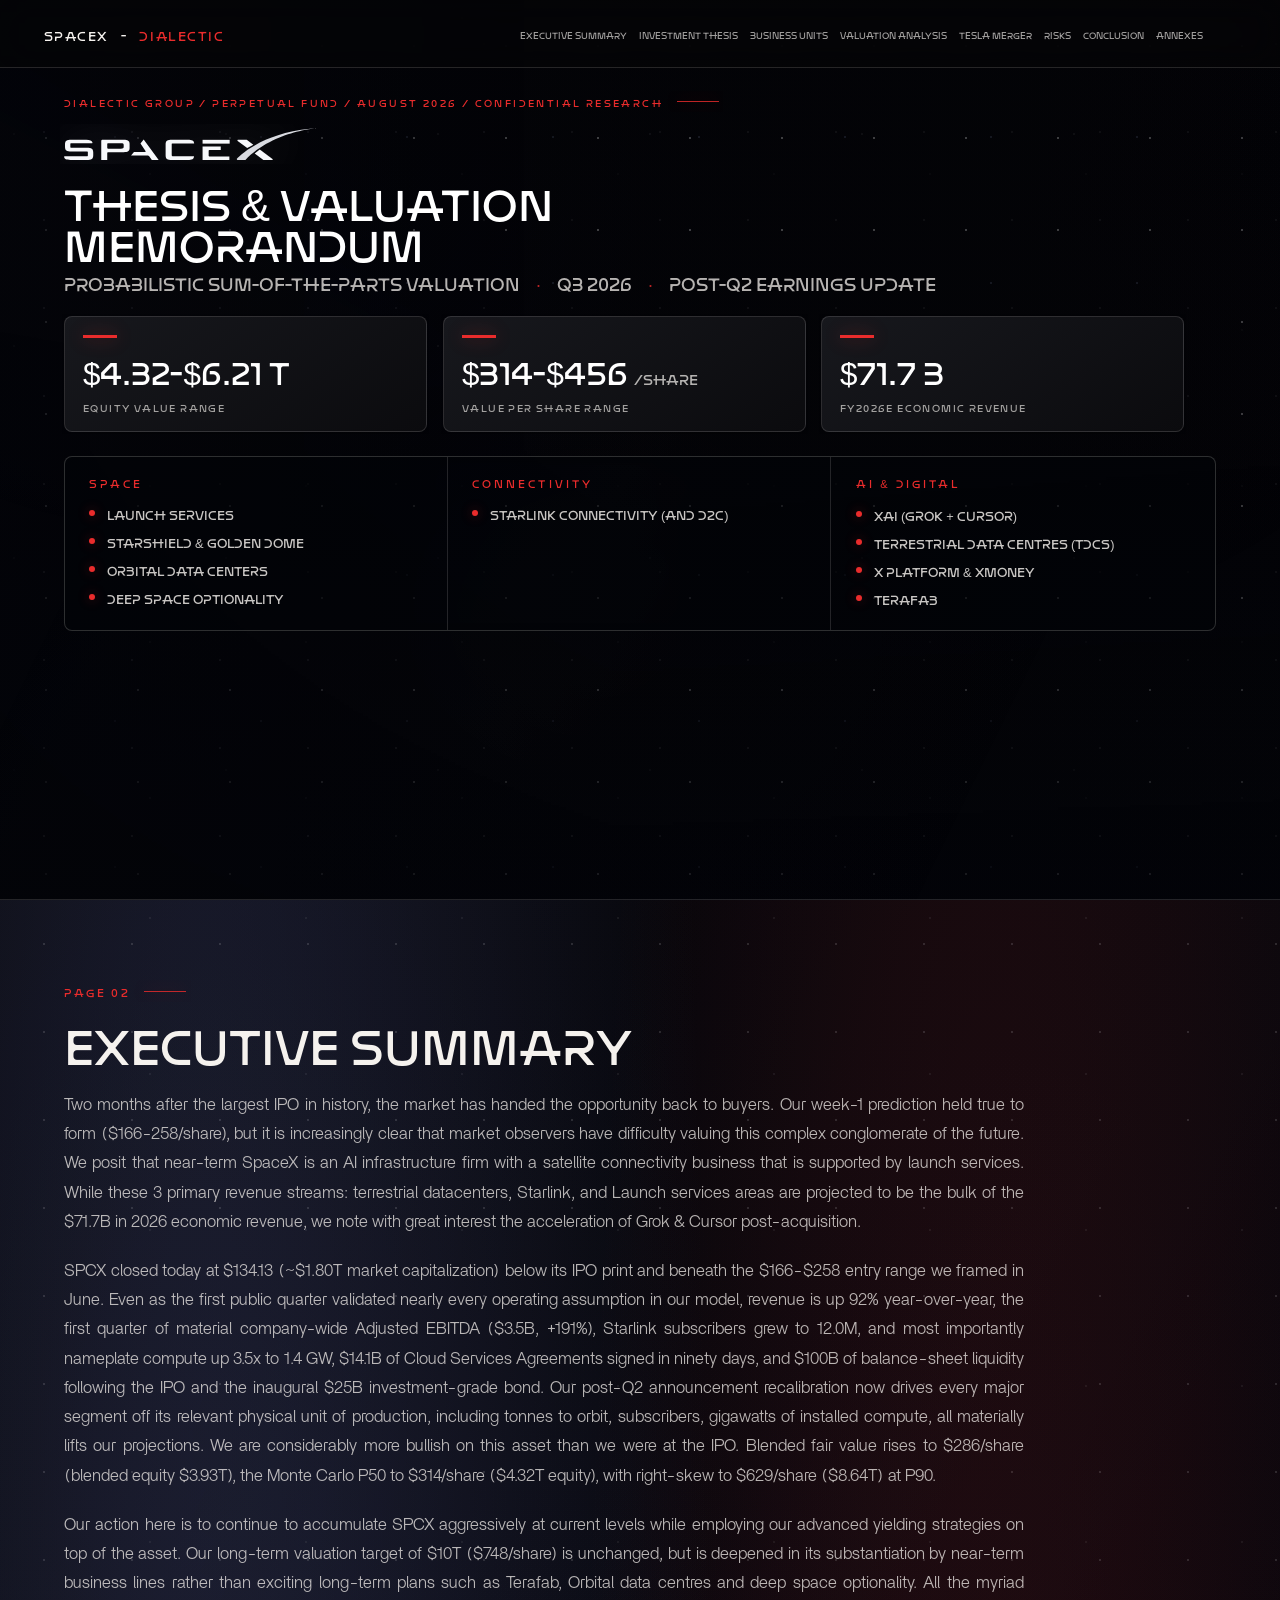
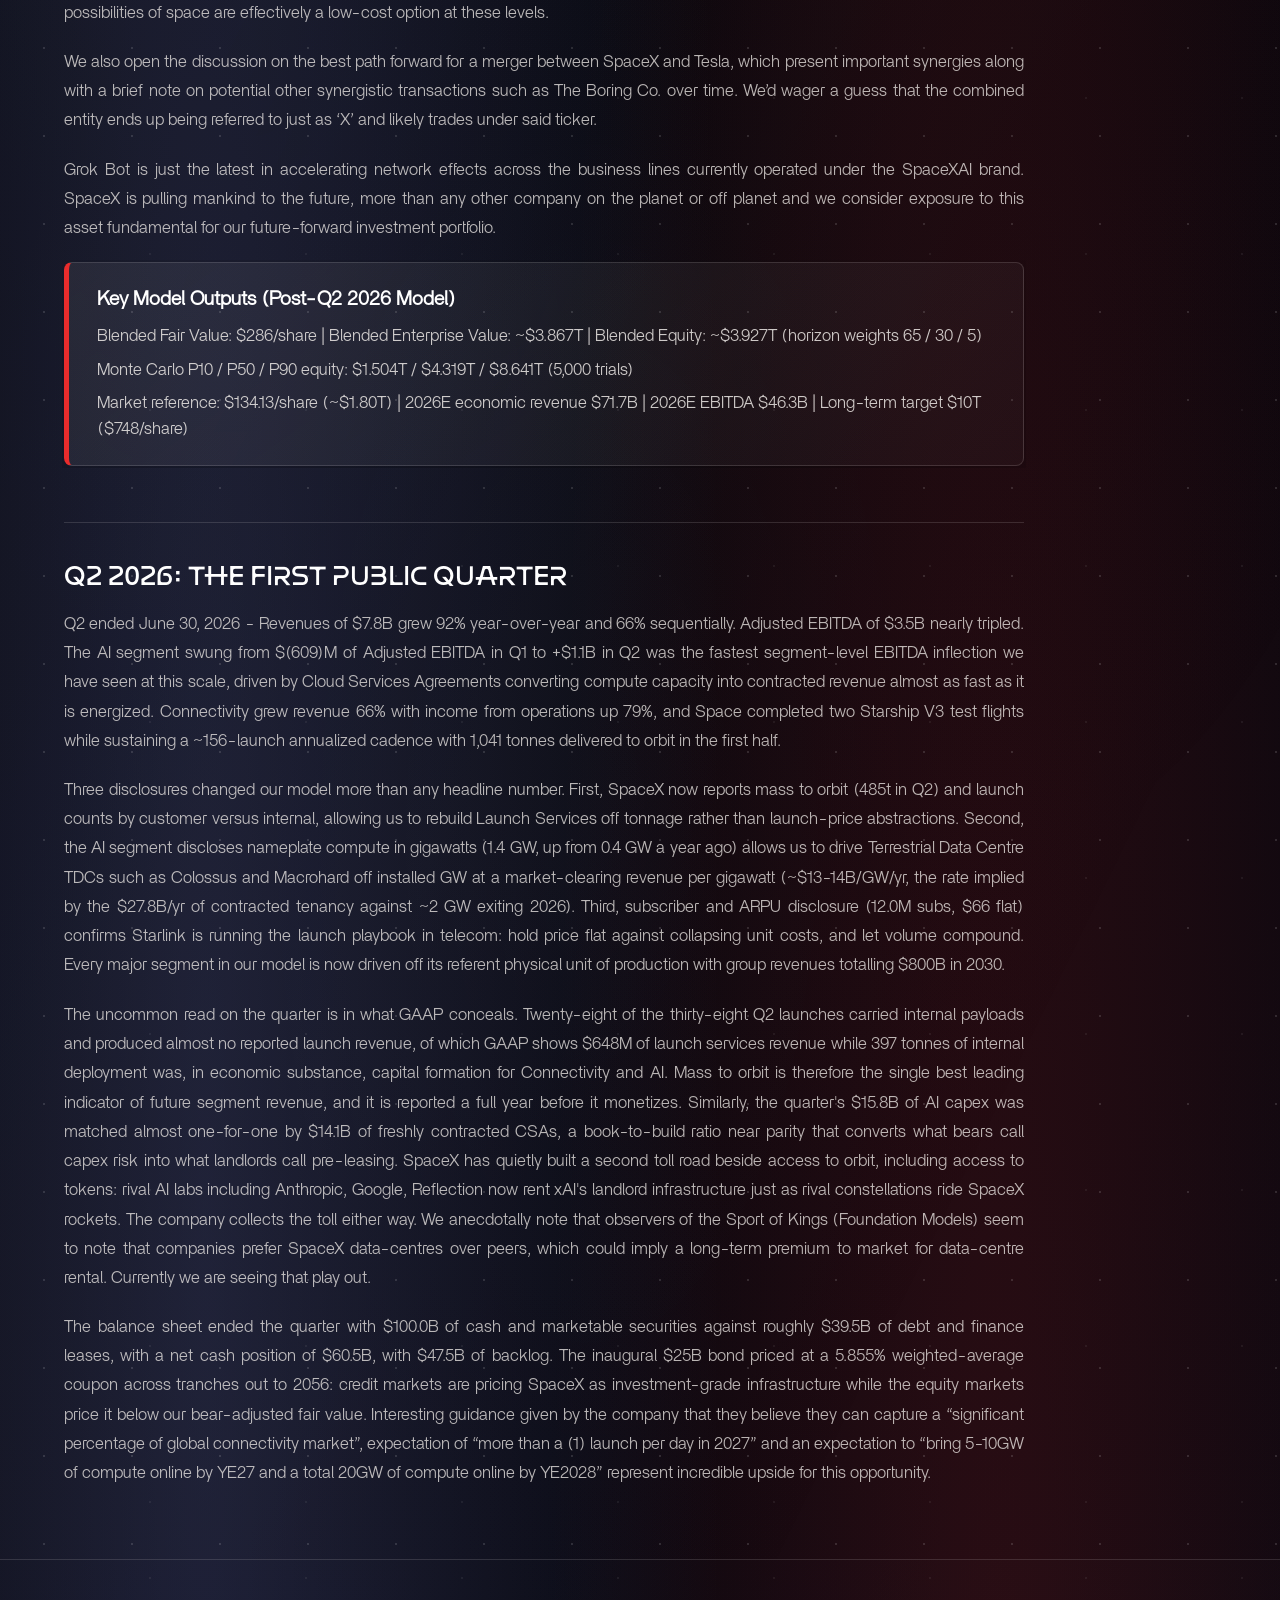
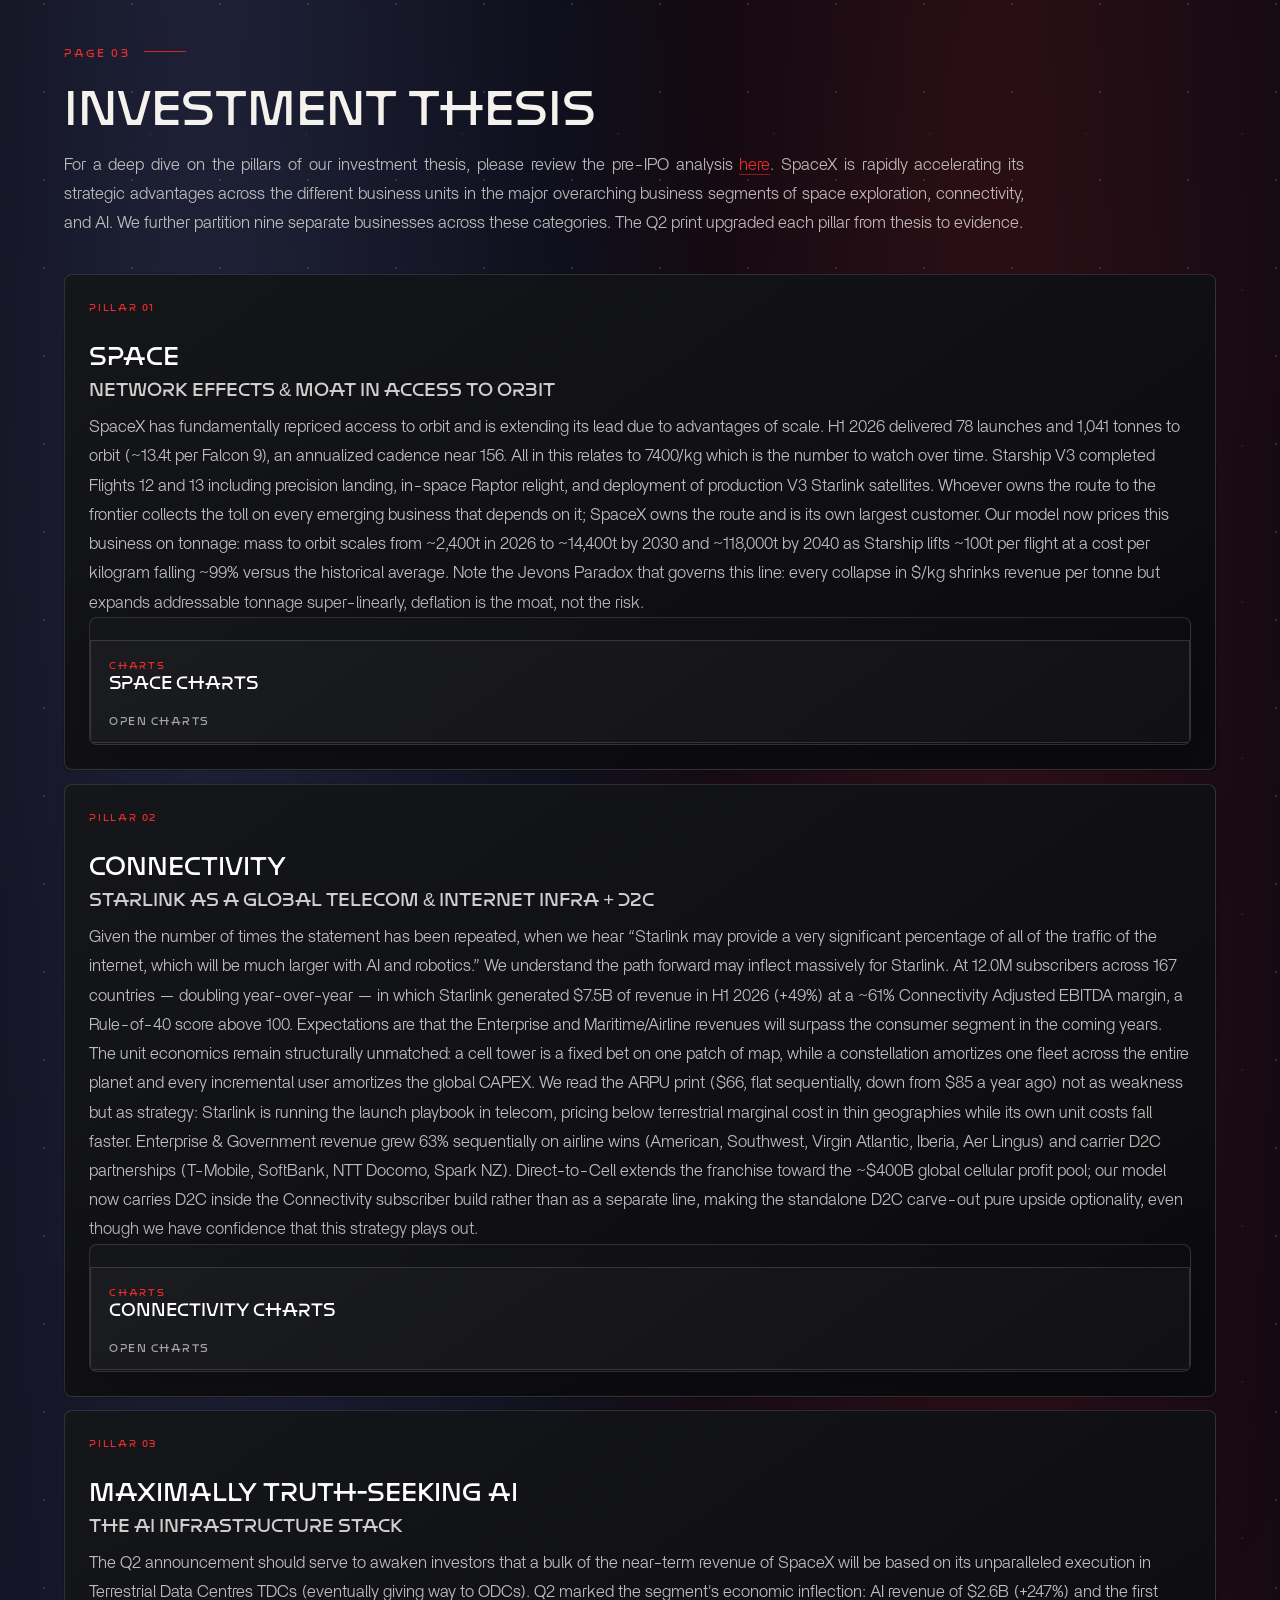
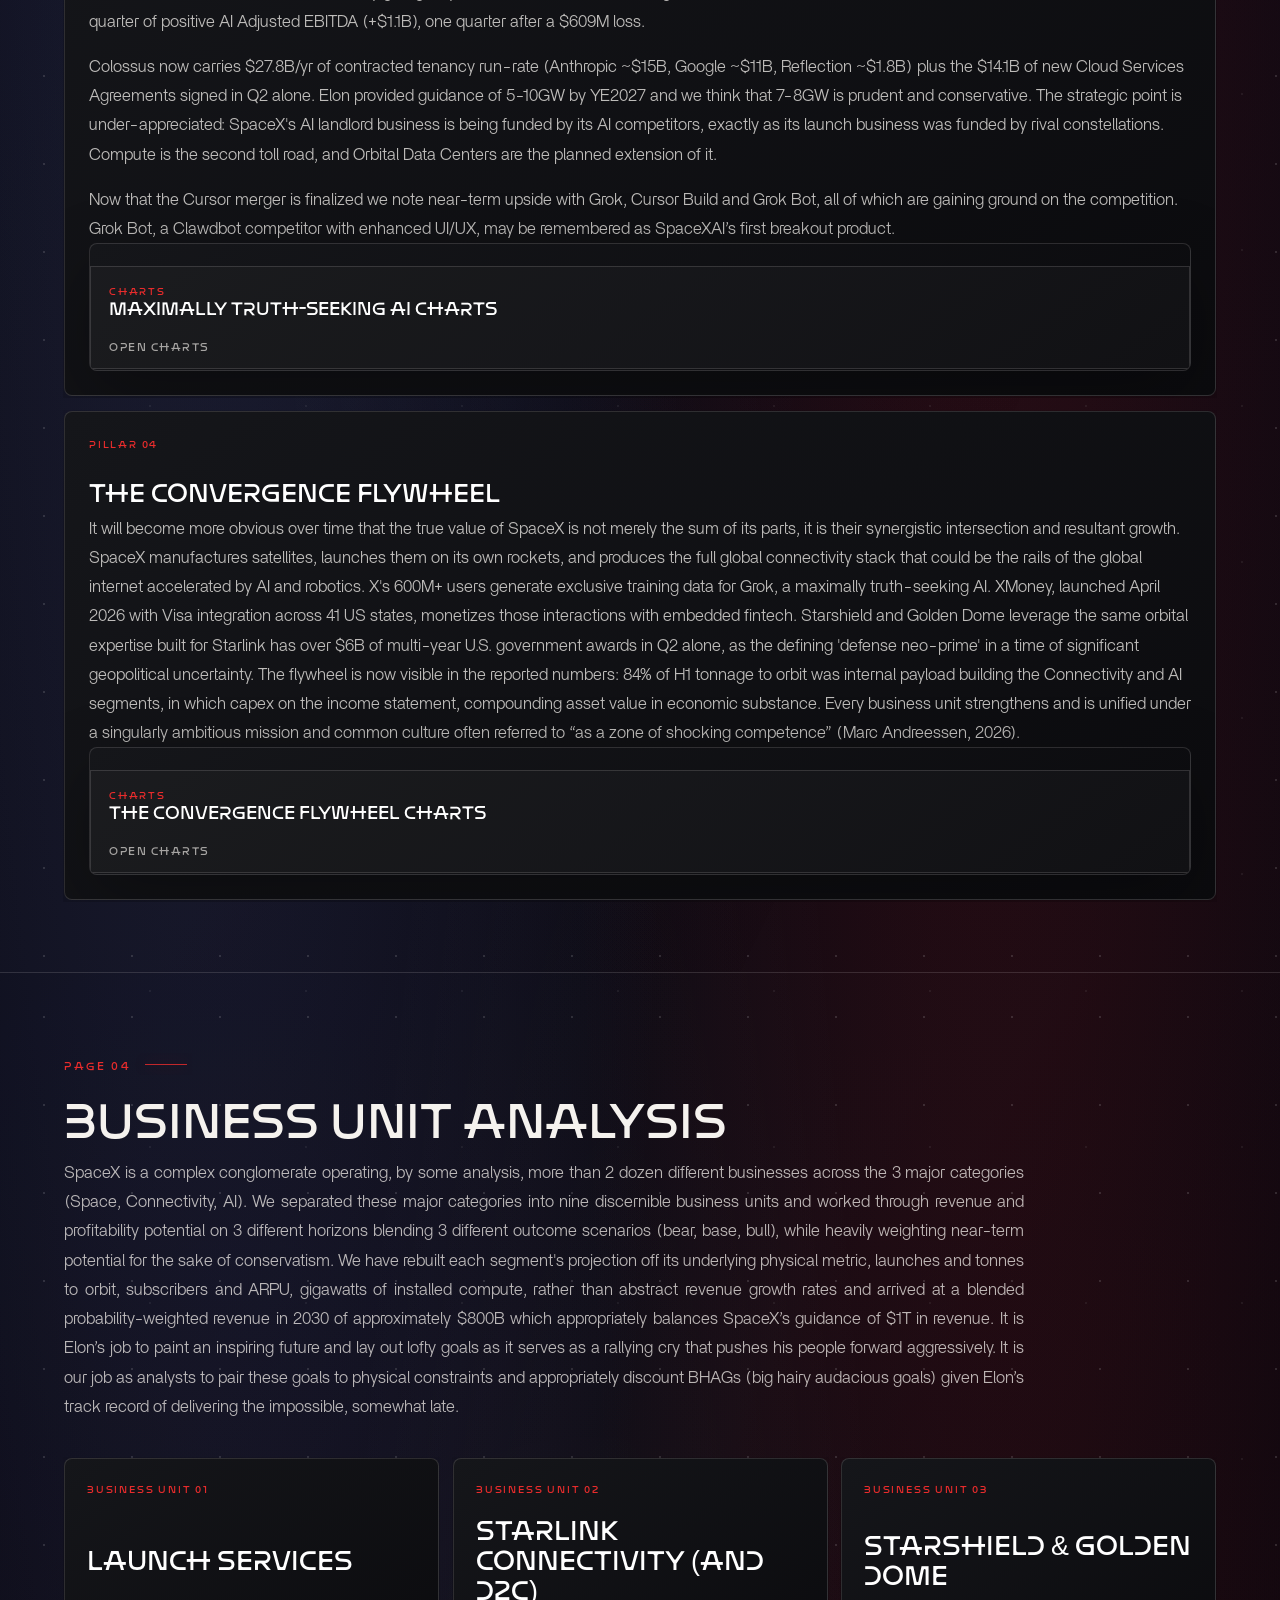
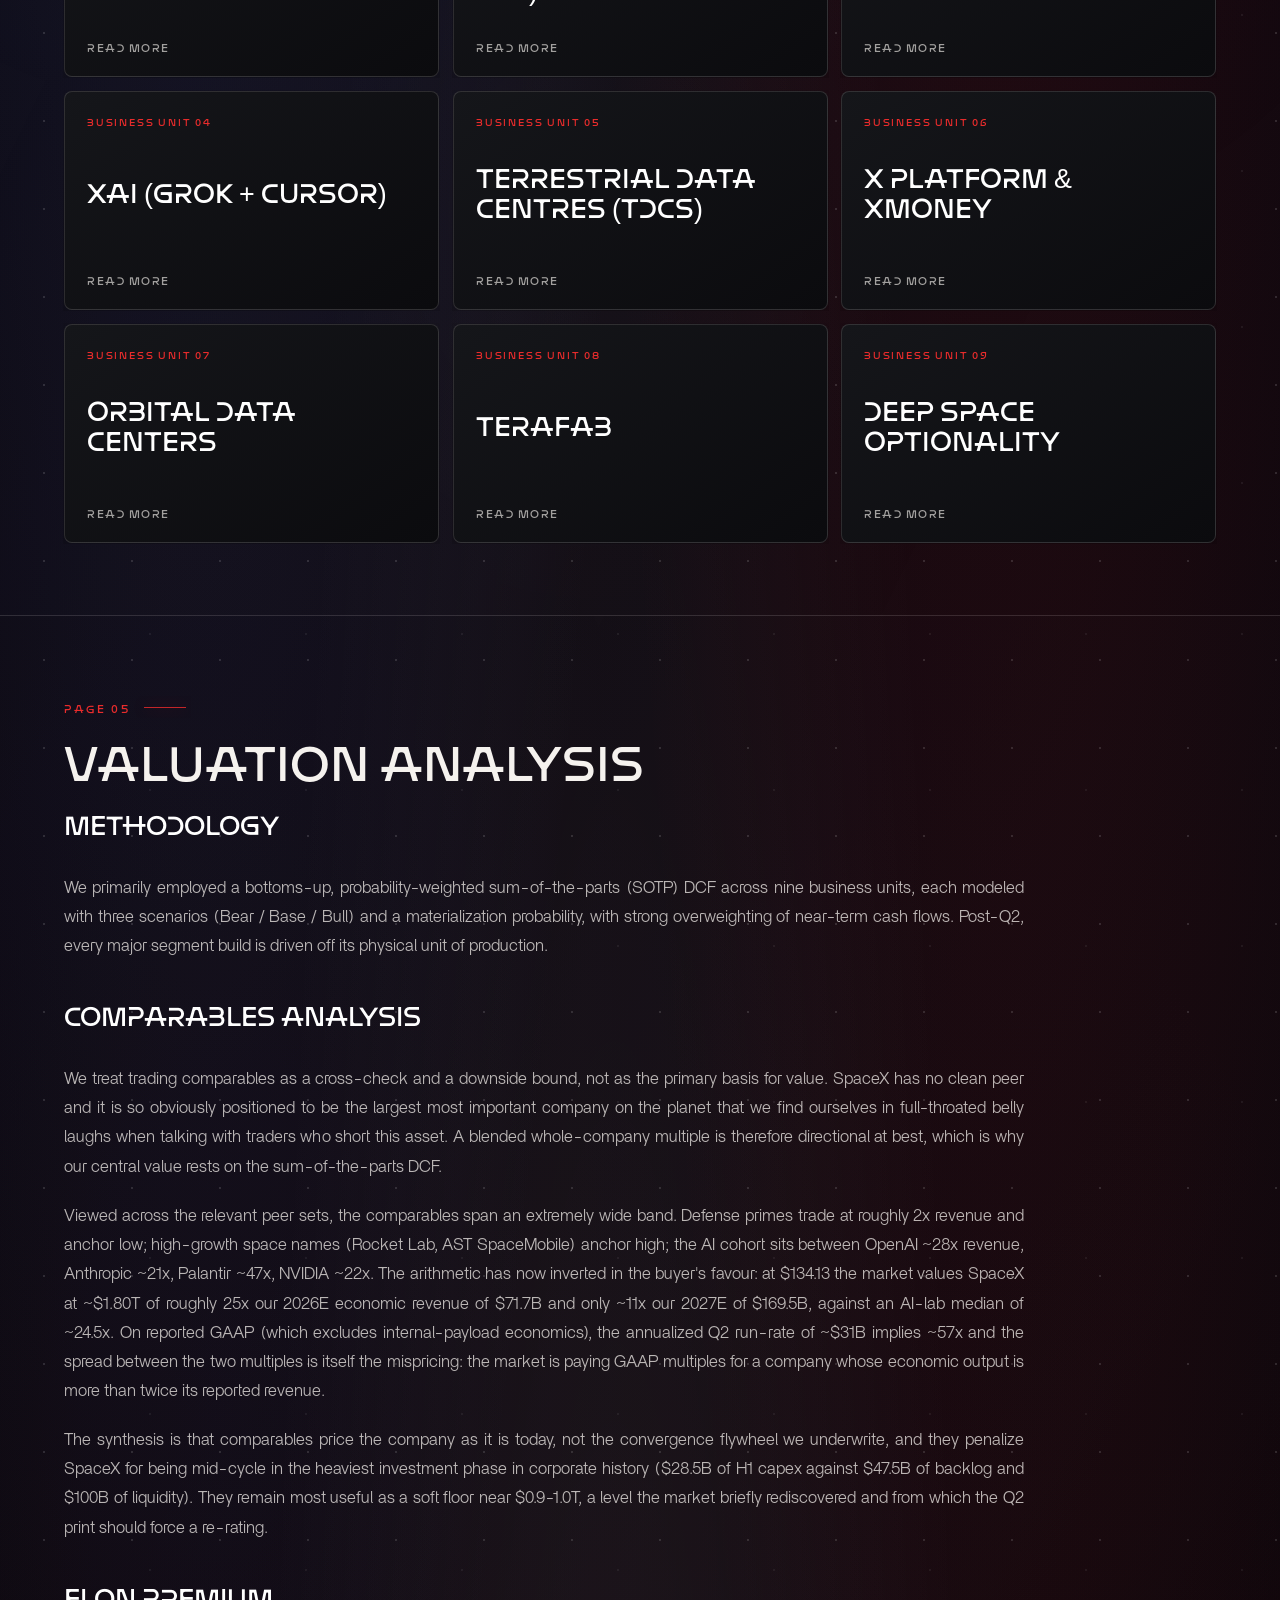
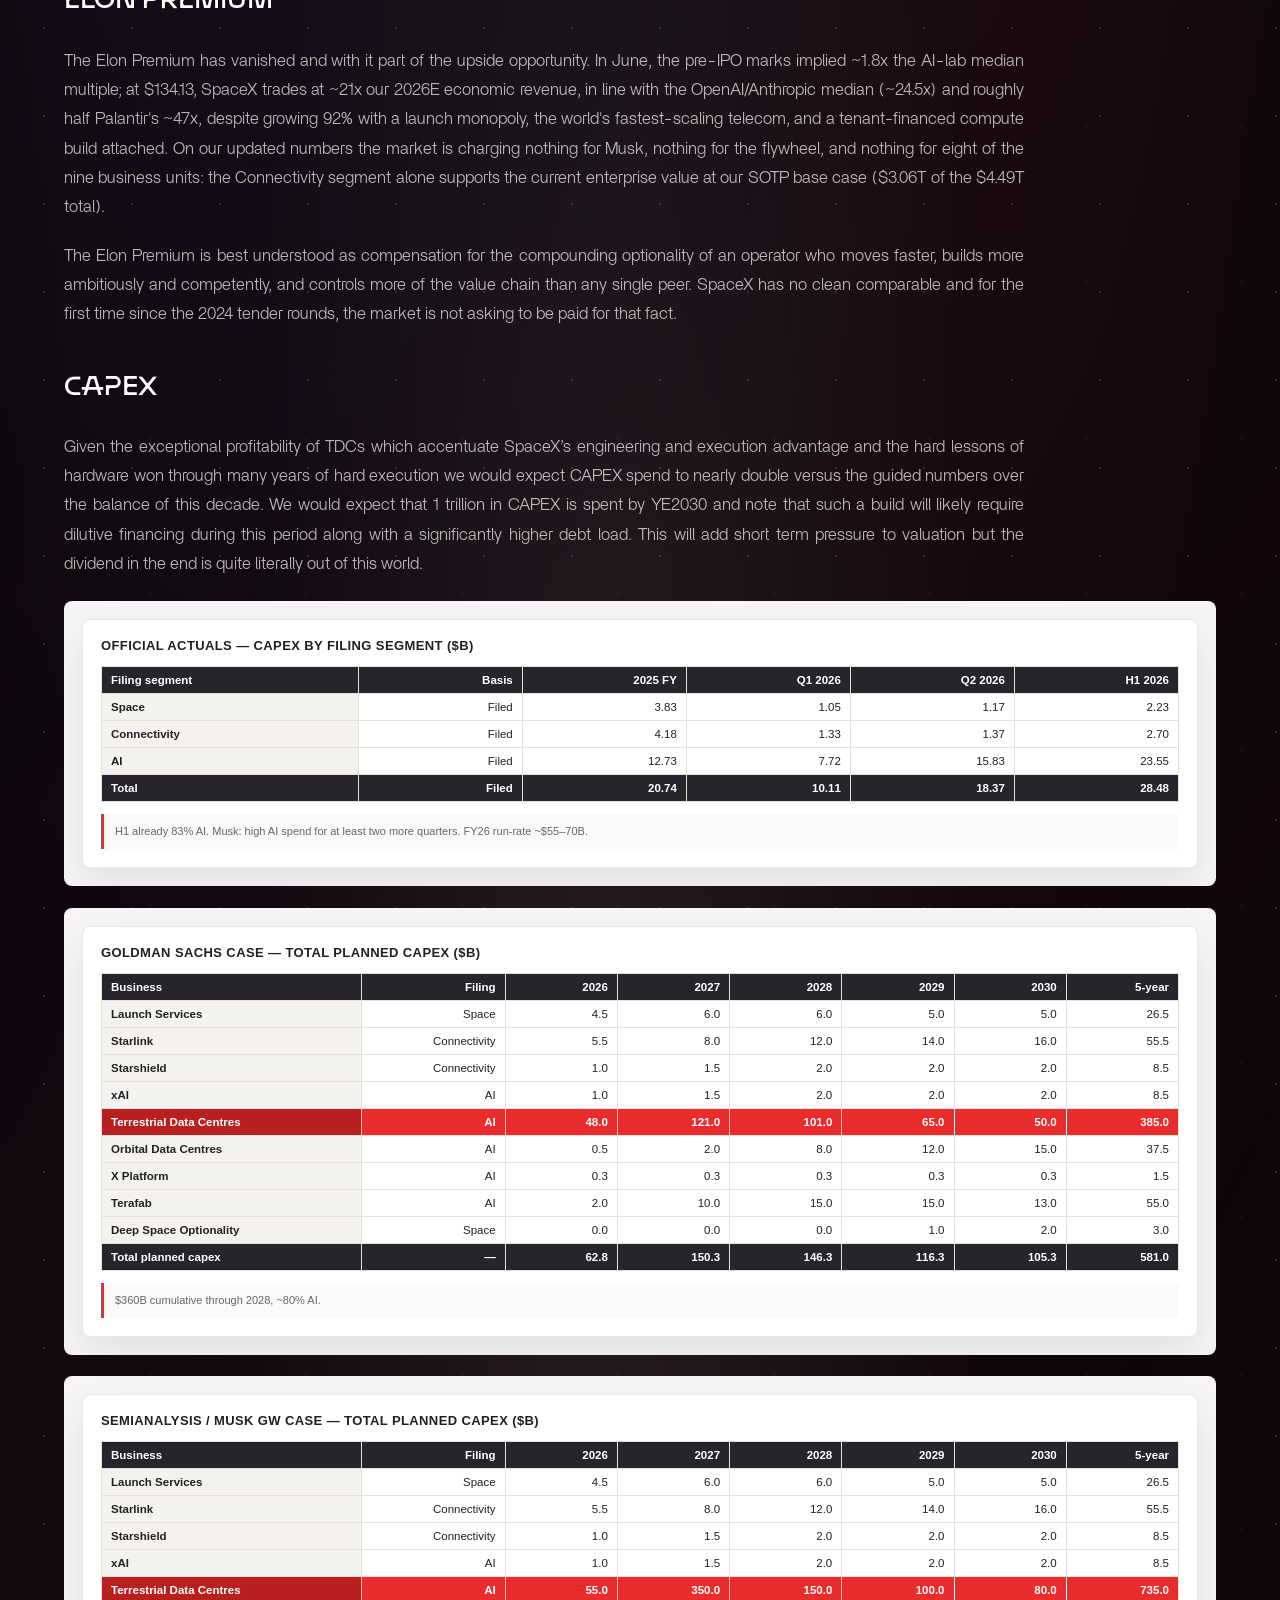
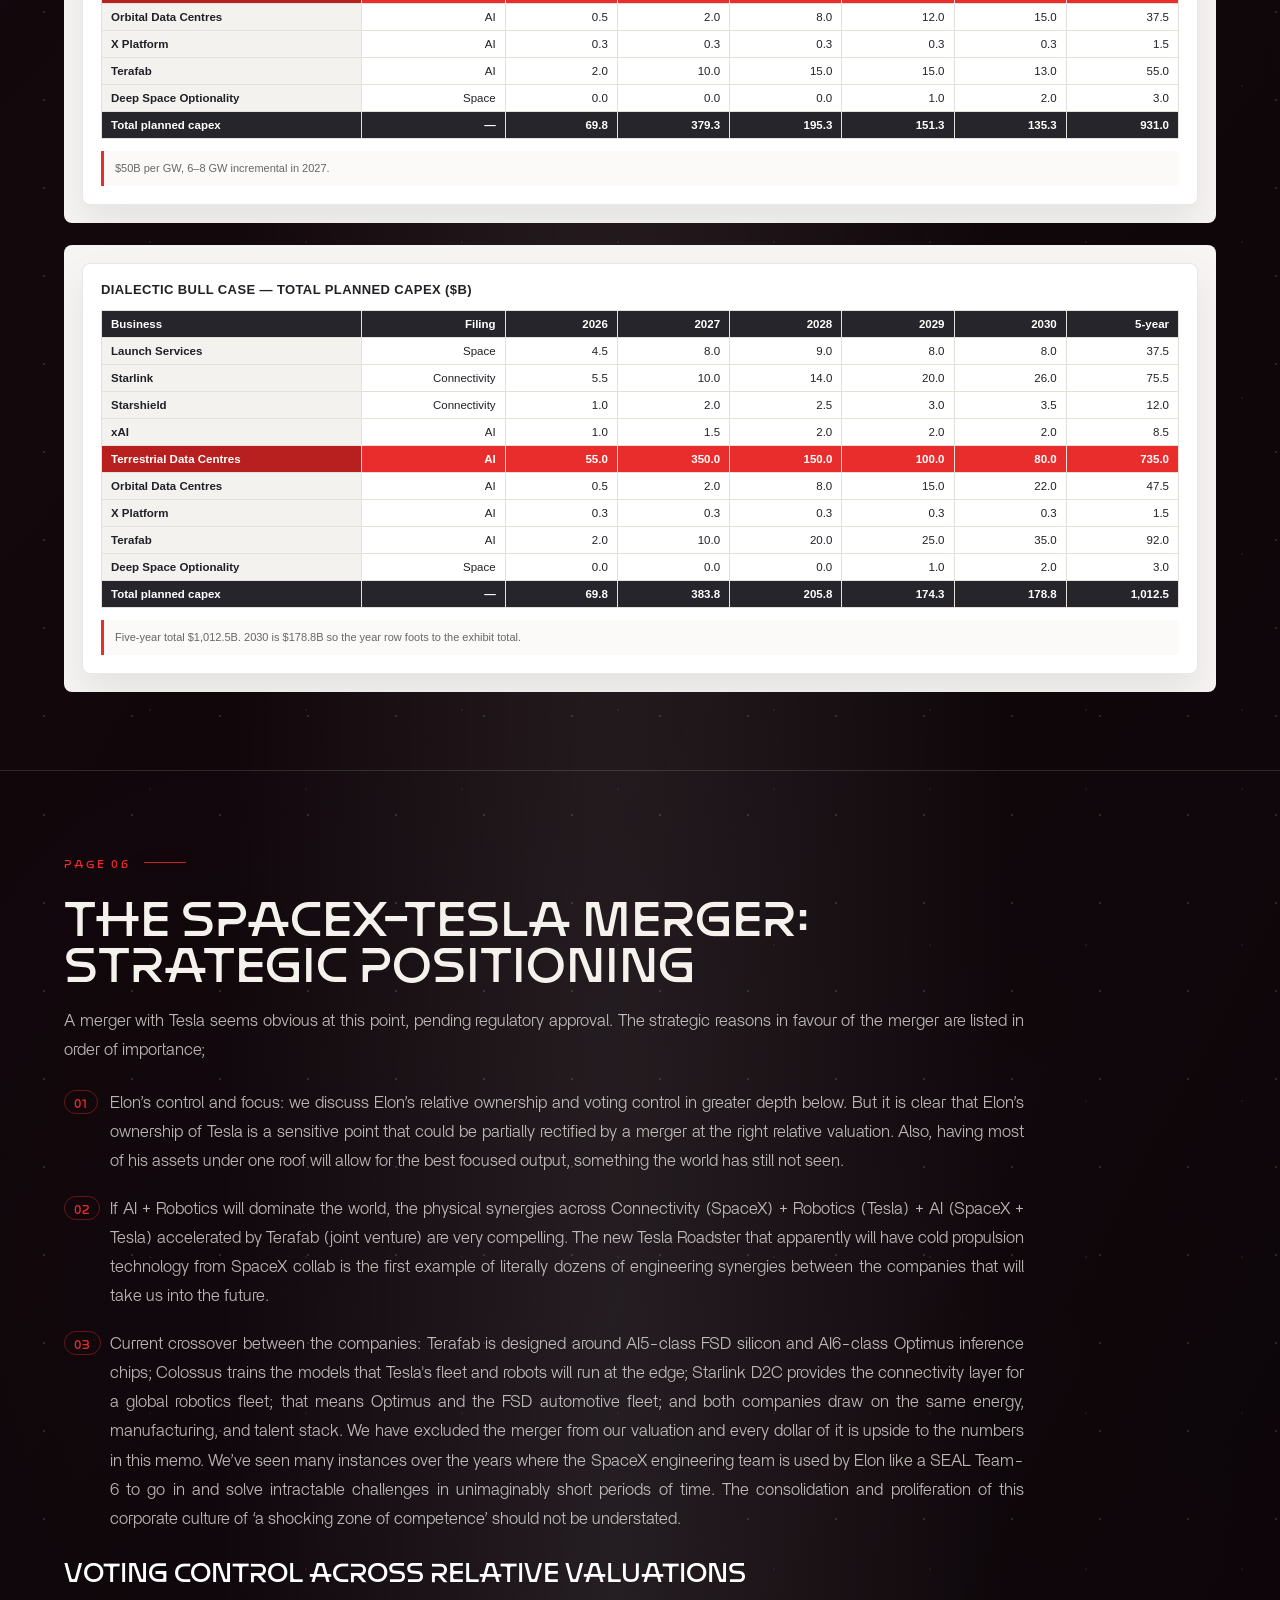
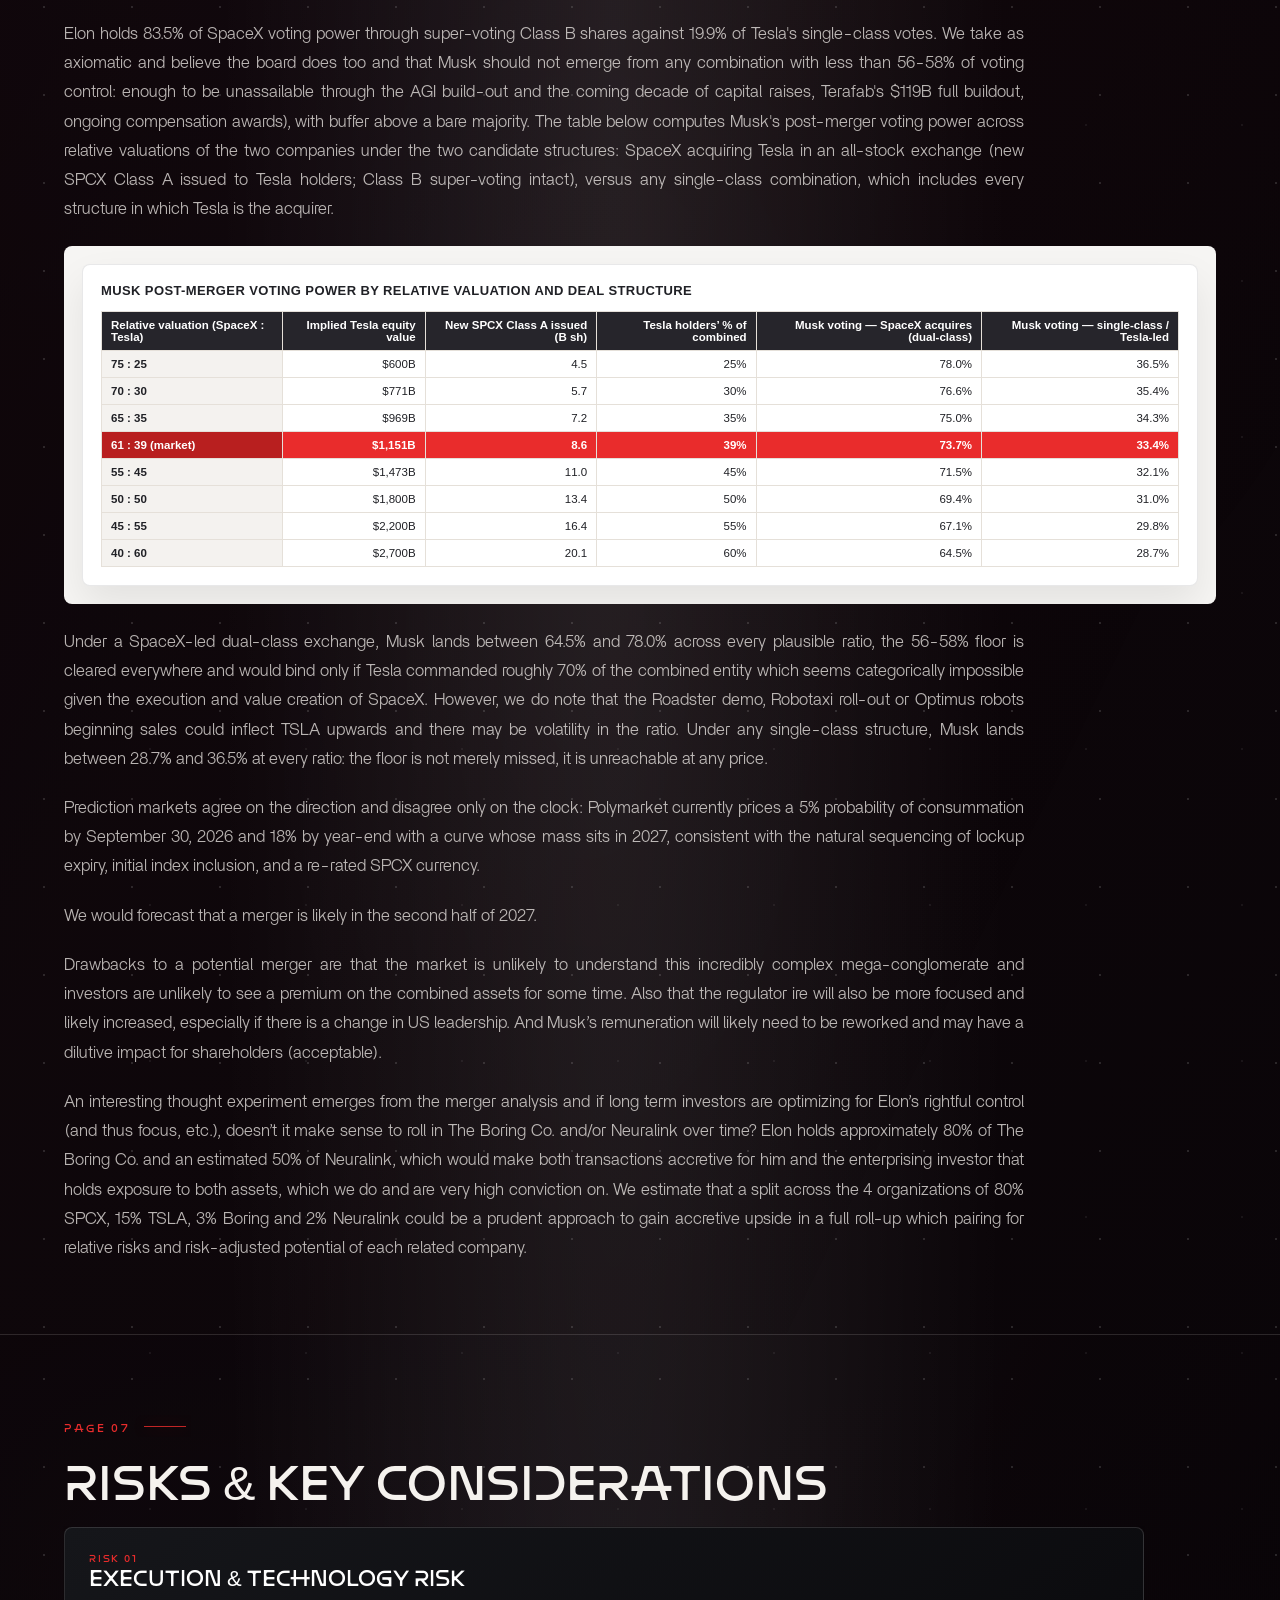
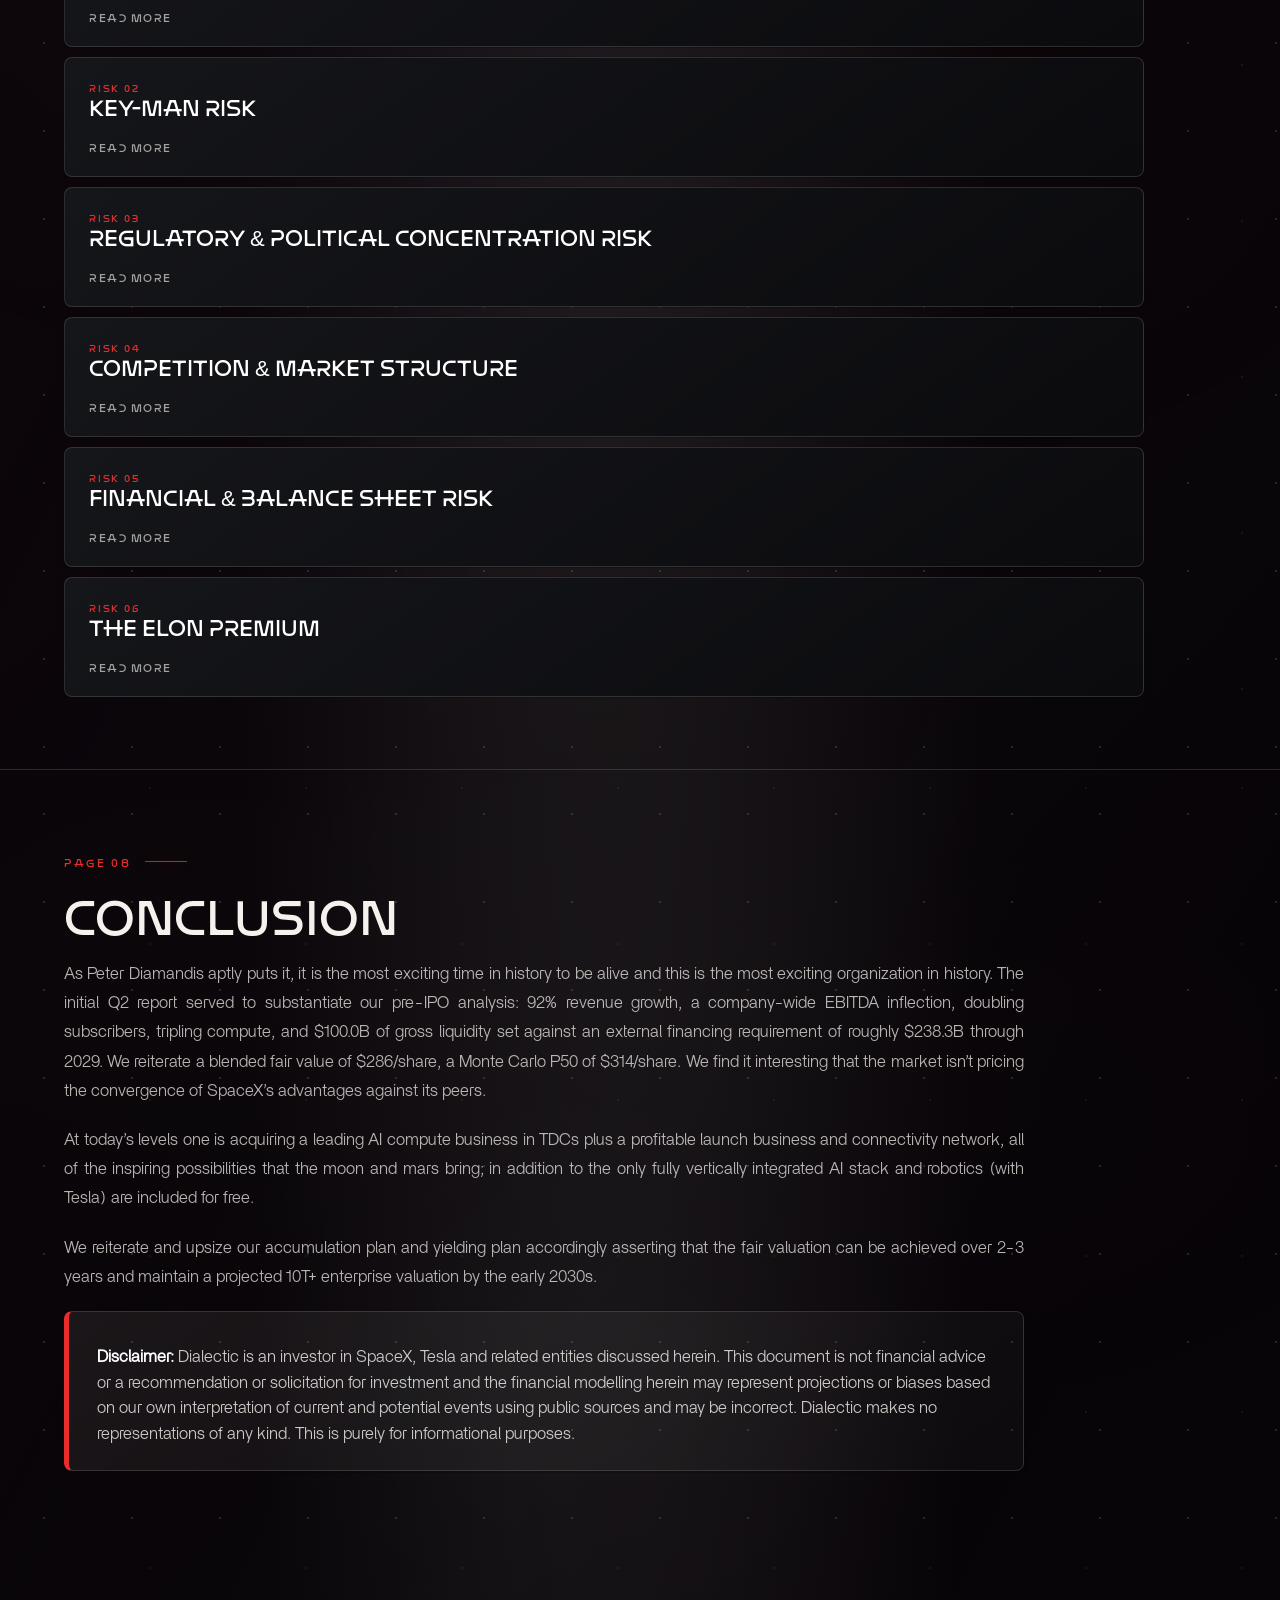
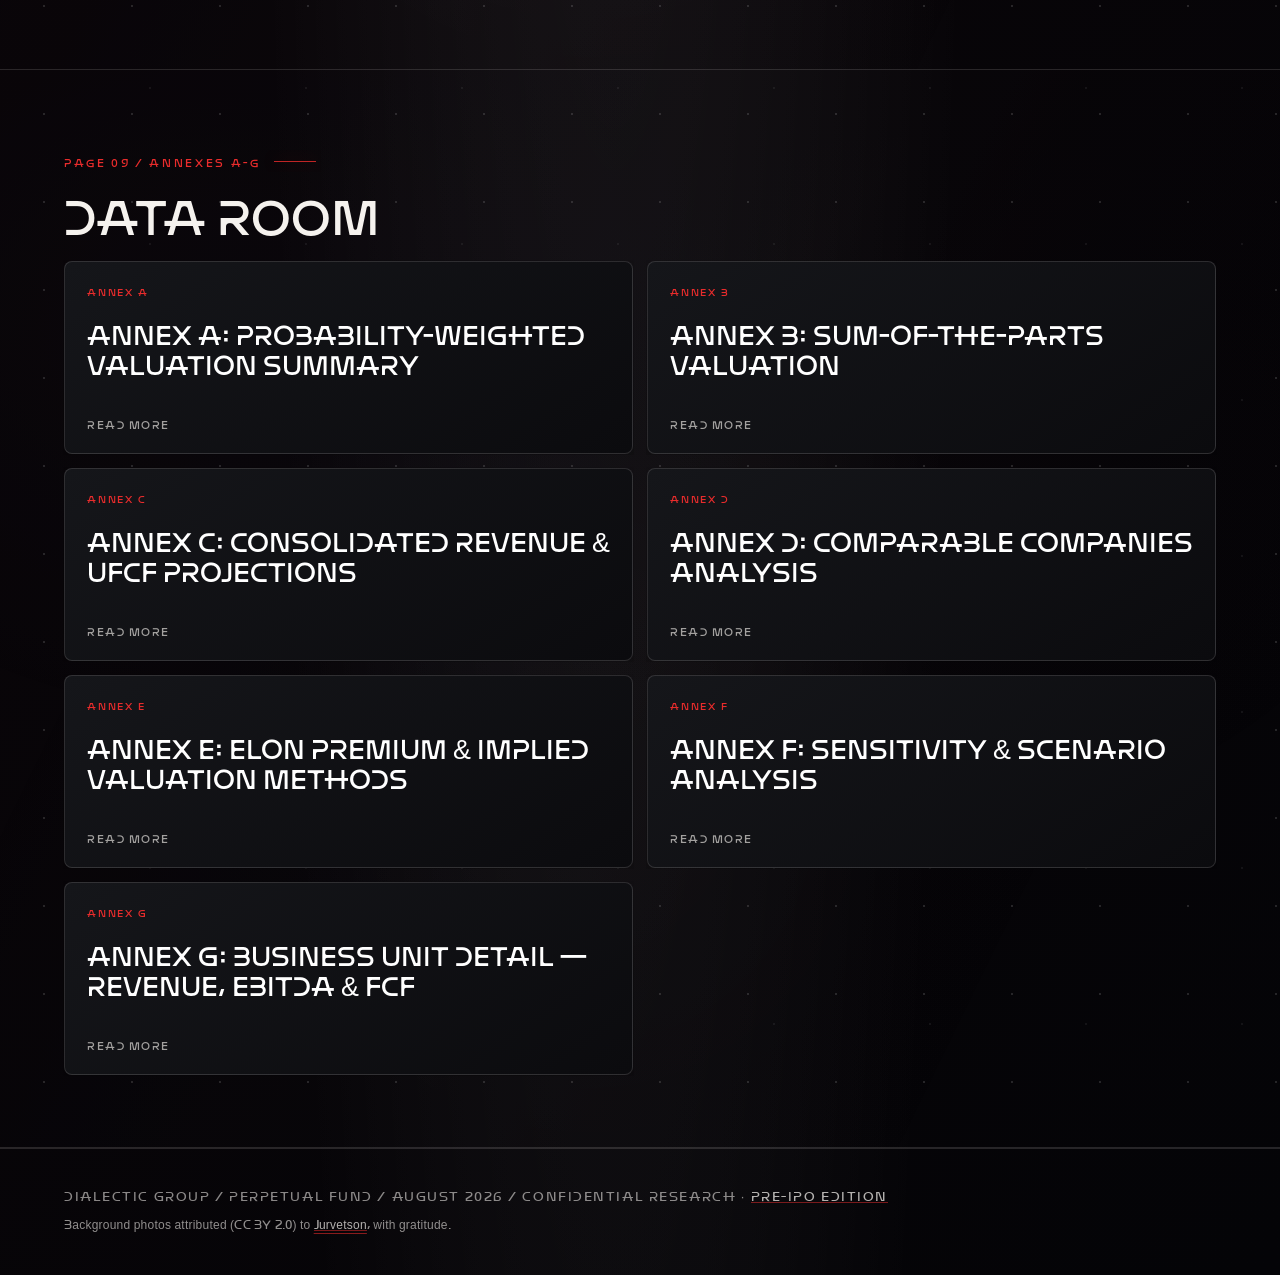
==== commit 15fb69f3: "Align site figures to the USD 286 post-Q2 model. Update tables, charts, and mismatched headline valu" ====
--- a/index.html
+++ b/index.html
@@ -1897,15 +1897,15 @@
         <h2 class="reveal">Executive Summary</h2>
         <article class="copy-panel reveal">
           <p>Two months after the largest IPO in history, the market has handed the opportunity back to buyers. Our week-1 prediction held true to form ($166-258/share), but it is increasingly clear that market observers have difficulty valuing this complex conglomerate of the future. We posit that near-term SpaceX is an AI infrastructure firm with a satellite connectivity business that is supported by launch services. While these 3 primary revenue streams: terrestrial datacenters, Starlink, and Launch services areas are projected to be the bulk of the $71.7B in 2026 economic revenue, we note with great interest the acceleration of Grok &amp; Cursor post-acquisition.</p>
-          <p>SPCX closed today at $134.13 (~$1.80T market capitalization) below its IPO print and beneath the $166-$258 entry range we framed in June. Even as the first public quarter validated nearly every operating assumption in our model, revenue is up 92% year-over-year, the first quarter of material company-wide Adjusted EBITDA ($3.5B, +191%), Starlink subscribers grew to 12.0M, and most importantly nameplate compute up 3.5x to 1.4 GW, $14.1B of Cloud Services Agreements signed in ninety days, and $100B of balance-sheet liquidity following the IPO and the inaugural $25B investment-grade bond. Our post-Q2 announcement recalibration now drives every major segment off its relevant physical unit of production, including tonnes to orbit, subscribers, gigawatts of installed compute, all materially lifts our projections. We are considerably more bullish on this asset than we were at the IPO. Blended fair value rises to $311/share (blended equity $4.27T), the Monte Carlo P50 to $314/share ($4.32T equity), with right-skew to $629/share ($8.64T) at P90.</p>
+          <p>SPCX closed today at $134.13 (~$1.80T market capitalization) below its IPO print and beneath the $166-$258 entry range we framed in June. Even as the first public quarter validated nearly every operating assumption in our model, revenue is up 92% year-over-year, the first quarter of material company-wide Adjusted EBITDA ($3.5B, +191%), Starlink subscribers grew to 12.0M, and most importantly nameplate compute up 3.5x to 1.4 GW, $14.1B of Cloud Services Agreements signed in ninety days, and $100B of balance-sheet liquidity following the IPO and the inaugural $25B investment-grade bond. Our post-Q2 announcement recalibration now drives every major segment off its relevant physical unit of production, including tonnes to orbit, subscribers, gigawatts of installed compute, all materially lifts our projections. We are considerably more bullish on this asset than we were at the IPO. Blended fair value rises to $286/share (blended equity $3.93T), the Monte Carlo P50 to $314/share ($4.32T equity), with right-skew to $629/share ($8.64T) at P90.</p>
           <p>Our action here is to continue to accumulate SPCX aggressively at current levels while employing our advanced yielding strategies on top of the asset. Our long-term valuation target of $10T ($748/share) is unchanged, but is deepened in its substantiation by near-term business lines rather than exciting long-term plans such as Terafab, Orbital data centres and deep space optionality. All the myriad possibilities of space are effectively a low-cost option at these levels.</p>
           <p>We also open the discussion on the best path forward for a merger between SpaceX and Tesla, which present important synergies along with a brief note on potential other synergistic transactions such as The Boring Co. over time. We’d wager a guess that the combined entity ends up being referred to just as ‘X’ and likely trades under said ticker.</p>
           <p>Grok Bot is just the latest in accelerating network effects across the business lines currently operated under the SpaceXAI brand. SpaceX is pulling mankind to the future, more than any other company on the planet or off planet and we consider exposure to this asset fundamental for our future-forward investment portfolio.</p>
           <div class="model-output-box">
             <h4>Key Model Outputs (Post-Q2 2026 Model)</h4>
-            <p>Blended Fair Value: $311/share | Blended Enterprise Value: ~$4.211T | Blended Equity: ~$4.272T (horizon weights 55 / 35 / 10)</p>
+            <p>Blended Fair Value: $286/share | Blended Enterprise Value: ~$3.867T | Blended Equity: ~$3.927T (horizon weights 65 / 30 / 5)</p>
             <p>Monte Carlo P10 / P50 / P90 equity: $1.504T / $4.319T / $8.641T (5,000 trials)</p>
-            <p>Market reference: $134.13/share (~$1.80T) | 2026E economic revenue $71.7B | 2026E EBITDA $41.1B | Long-term target $10T ($748/share)</p>
+            <p>Market reference: $134.13/share (~$1.80T) | 2026E economic revenue $71.7B | 2026E EBITDA $46.3B | Long-term target $10T ($748/share)</p>
           </div>
         </article>
         <h3 class="detail-heading section-subhead reveal">Q2 2026: The First Public Quarter</h3>
@@ -1924,7 +1924,7 @@
         <div class="page-kicker reveal">Page 03</div>
         <h2 class="reveal">Investment Thesis</h2>
         <article class="copy-panel reveal">
-          <p>For a deep dive on the pillars of our investment thesis, please review the pre-IPO analysis <a href="./pre-ipo.html">here</a>. SpaceX is rapidly accelerating its strategic advantages across the different business units in the major overarching business segments of space exploration, connectivity, and AI. We further partition nine separate businesses across these categories. The Q2 print upgraded each pillar from thesis to evidence.</p>
+          <p>For a deep dive on the pillars of our investment thesis, please review the pre-IPO analysis <a href="./pre-ipo/index.html">here</a>. SpaceX is rapidly accelerating its strategic advantages across the different business units in the major overarching business segments of space exploration, connectivity, and AI. We further partition nine separate businesses across these categories. The Q2 print upgraded each pillar from thesis to evidence.</p>
         </article>
         <div class="interactive-grid reveal" id="pillarGrid" aria-label="Investment thesis pillars"></div>
       </div>
@@ -1951,7 +1951,7 @@
           <p>Viewed across the relevant peer sets, the comparables span an extremely wide band. Defense primes trade at roughly 2x revenue and anchor low; high-growth space names (Rocket Lab, AST SpaceMobile) anchor high; the AI cohort sits between OpenAI ~28x revenue, Anthropic ~21x, Palantir ~47x, NVIDIA ~22x. The arithmetic has now inverted in the buyer's favour: at $134.13 the market values SpaceX at ~$1.80T of roughly 25x our 2026E economic revenue of $71.7B and only ~11x our 2027E of $169.5B, against an AI-lab median of ~24.5x. On reported GAAP (which excludes internal-payload economics), the annualized Q2 run-rate of ~$31B implies ~57x and the spread between the two multiples is itself the mispricing: the market is paying GAAP multiples for a company whose economic output is more than twice its reported revenue.</p>
           <p>The synthesis is that comparables price the company as it is today, not the convergence flywheel we underwrite, and they penalize SpaceX for being mid-cycle in the heaviest investment phase in corporate history ($28.5B of H1 capex against $47.5B of backlog and $100B of liquidity). They remain most useful as a soft floor near $0.9-1.0T, a level the market briefly rediscovered and from which the Q2 print should force a re-rating.</p>
           <h3 class="detail-heading">Elon Premium</h3>
-          <p>The Elon Premium has vanished and with it part of the upside opportunity. In June, the pre-IPO marks implied ~1.8x the AI-lab median multiple; at $134.13, SpaceX trades at ~25x our 2026E economic revenue, in line with the OpenAI/Anthropic median (~24.5x) and roughly half Palantir's ~47x, despite growing 92% with a launch monopoly, the world's fastest-scaling telecom, and a tenant-financed compute build attached. On our updated numbers the market is charging nothing for Musk, nothing for the flywheel, and nothing for eight of the nine business units: the Connectivity segment alone supports the current enterprise value at our SOTP base case ($3.06T of the $4.47T total).</p>
+          <p>The Elon Premium has vanished and with it part of the upside opportunity. In June, the pre-IPO marks implied ~1.8x the AI-lab median multiple; at $134.13, SpaceX trades at ~21x our 2026E economic revenue, in line with the OpenAI/Anthropic median (~24.5x) and roughly half Palantir's ~47x, despite growing 92% with a launch monopoly, the world's fastest-scaling telecom, and a tenant-financed compute build attached. On our updated numbers the market is charging nothing for Musk, nothing for the flywheel, and nothing for eight of the nine business units: the Connectivity segment alone supports the current enterprise value at our SOTP base case ($3.06T of the $4.49T total).</p>
           <p>The Elon Premium is best understood as compensation for the compounding optionality of an operator who moves faster, builds more ambitiously and competently, and controls more of the value chain than any single peer. SpaceX has no clean comparable and for the first time since the 2024 tender rounds, the market is not asking to be paid for that fact.</p>
           <h3 class="detail-heading">CAPEX</h3>
           <p>Given the exceptional profitability of TDCs which accentuate SpaceX’s engineering and execution advantage and the hard lessons of hardware won through many years of hard execution we would expect CAPEX spend to nearly double versus the guided numbers over the balance of this decade. We would expect that 1 trillion in CAPEX is spent by YE2030 and note that such a build will likely require dilutive financing during this period along with a significantly higher debt load. This will add short term pressure to valuation but the dividend in the end is quite literally out of this world.</p>
@@ -2153,7 +2153,7 @@
         <div class="page-kicker reveal">Page 08</div>
         <h2 class="reveal">Conclusion</h2>
         <article class="copy-panel reveal">
-          <p>As Peter Diamandis aptly puts it, it is the most exciting time in history to be alive and this is the most exciting organization in history. The initial Q2 report served to substantiate our pre-IPO analysis: 92% revenue growth, a company-wide EBITDA inflection, doubling subscribers, tripling compute, and $100.0B of gross liquidity set against an external financing requirement of roughly $238.3B through 2029. We reiterate a blended fair value of $311/share, a Monte Carlo P50 of $314/share. We find it interesting that the market isn’t pricing the convergence of SpaceX’s advantages against its peers.</p>
+          <p>As Peter Diamandis aptly puts it, it is the most exciting time in history to be alive and this is the most exciting organization in history. The initial Q2 report served to substantiate our pre-IPO analysis: 92% revenue growth, a company-wide EBITDA inflection, doubling subscribers, tripling compute, and $100.0B of gross liquidity set against an external financing requirement of roughly $238.3B through 2029. We reiterate a blended fair value of $286/share, a Monte Carlo P50 of $314/share. We find it interesting that the market isn’t pricing the convergence of SpaceX’s advantages against its peers.</p>
           <p>At today’s levels one is acquiring a leading AI compute business in TDCs plus a profitable launch business and connectivity network, all of the inspiring possibilities that the moon and mars bring; in addition to the only fully vertically integrated AI stack and robotics (with Tesla) are included for free.</p>
           <p>We reiterate and upsize our accumulation plan and yielding plan accordingly asserting that the fair valuation can be achieved over 2-3 years and maintain a projected 10T+ enterprise valuation by the early 2030s.</p>
           <div class="model-output-box disclaimer-box">
@@ -2284,17 +2284,17 @@
 
     const ANNEX_G_YEARS = ["2026","2027","2028","2029","2030","2031","2032","2033","2034","2035"];
     const ANNEX_G_UNITS = [
-      {n:"Launch Services", tier:"ANCHOR", ev:"$205B", key:"launch", blurb:"Falcon + Starship + HLS + crewed spaceflight + other space services. Probability-weighted. CAGR 2026–2035: ~27%.",
+      {n:"Launch Services", tier:"ANCHOR", ev:"$205B", key:"launch", blurb:"Falcon + Starship + HLS + crewed spaceflight + other space services. Probability-weighted. CAGR 2026–2035: ~31%.",
        r:["$14.5B","$23.0B","$31.8B","$43.9B","$61.0B","$72.8B","$87.2B","$105.0B","$127.0B","$154.5B"],
        e:["$6.8B","$11.0B","$15.3B","$21.4B","$30.1B","$36.1B","$43.5B","$52.7B","$64.1B","$78.5B"],
        m:["46.7%","47.5%","48.1%","48.7%","49.3%","49.6%","49.9%","50.2%","50.5%","50.8%"],
        f:["$254M","$681M","$3.3B","$8.9B","$15.4B","$7.7B","$9.5B","$11.8B","$14.6B","$18.3B"]},
-      {n:"Starlink", tier:"ANCHOR", ev:"$3,058B", key:"starlink", blurb:"Residential + business + aviation + maritime + mobile (D2C folded in). Probability-weighted. CAGR 2026–2035: ~53%.",
+      {n:"Starlink", tier:"ANCHOR", ev:"$3,058B", key:"starlink", blurb:"Residential + business + aviation + maritime + mobile (D2C folded in). Probability-weighted. CAGR 2026–2035: ~51%.",
        r:["$18.0B","$39.0B","$88.3B","$200.1B","$453.6B","$511.9B","$577.8B","$652.2B","$736.3B","$831.1B"],
        e:["$11.3B","$24.6B","$55.7B","$126.0B","$285.2B","$322.1B","$363.8B","$410.9B","$464.1B","$524.2B"],
        m:["62.7%","63.1%","63.1%","63.0%","62.9%","62.9%","63.0%","63.0%","63.0%","63.1%"],
        f:["$3.4B","$11.0B","$31.5B","$84.1B","$206.8B","$160.8B","$181.8B","$205.5B","$232.4B","$262.7B"]},
-      {n:"Starshield", tier:"ANCHOR", ev:"$107B", key:"starshield", blurb:"Defense contract pipeline — Starshield (Golden Dome backbone). Probability-weighted. CAGR 2026–2035: ~32%.",
+      {n:"Starshield", tier:"ANCHOR", ev:"$107B", key:"starshield", blurb:"Defense contract pipeline — Starshield (Golden Dome backbone). Probability-weighted. CAGR 2026–2035: ~28%.",
        r:["$3.0B","$6.4B","$8.4B","$11.1B","$14.8B","$17.6B","$21.2B","$25.5B","$30.9B","$37.6B"],
        e:["$1.3B","$2.7B","$3.6B","$4.9B","$6.6B","$8.0B","$9.7B","$11.9B","$14.6B","$17.9B"],
        m:["41.7%","42.4%","43.2%","44.0%","44.8%","45.4%","46.0%","46.6%","47.2%","47.8%"],
@@ -2304,7 +2304,7 @@
        e:["$10.9B","$14.5B","$19.2B","$25.4B","$33.7B","$39.4B","$46.1B","$54.1B","$63.4B","$74.3B"],
        m:["49.4%","50.1%","50.8%","51.4%","52.0%","52.4%","52.8%","53.2%","53.5%","53.9%"],
        f:["$7.6B","$10.0B","$13.2B","$18.1B","$24.7B","$8.8B","$10.3B","$12.1B","$14.2B","$16.8B"]},
-      {n:"Terrestrial Data Centres", tier:"ANCHOR", ev:"$894B", key:"terrestrialDc", blurb:"Terrestrial / Colossus data centres. Probability-weighted. Large 2027 UFCF draw from GW build. CAGR 2026–2035: ~52%.",
+      {n:"Terrestrial Data Centres", tier:"ANCHOR", ev:"$894B", key:"terrestrialDc", blurb:"Terrestrial / Colossus data centres. Probability-weighted. Large 2027 UFCF draw from GW build. CAGR 2026–2035: ~49%.",
        r:["$23.1B","$105.1B","$149.9B","$213.9B","$305.3B","$387.9B","$493.3B","$628.0B","$800.0B","$1,019.9B"],
        e:["$15.8B","$72.6B","$103.7B","$148.3B","$211.9B","$270.0B","$344.4B","$439.5B","$561.3B","$717.4B"],
        m:["68.5%","69.1%","69.2%","69.3%","69.4%","69.6%","69.8%","70.0%","70.2%","70.3%"],
@@ -2319,7 +2319,7 @@
        e:["—","—","—","—","—","$4.5B","$7.7B","$13.0B","$22.2B","$38.1B"],
        m:["—","—","—","—","—","52.7%","53.5%","54.3%","55.1%","55.8%"],
        f:["−$400M","−$1.6B","−$6.4B","−$10.3B","−$13.7B","−$8.0B","−$3.8B","$18M","$1.2B","$2.8B"]},
-      {n:"Deep Space Optionality", tier:"SPECULATIVE", ev:"−$0.7B", key:"deepSpace", blurb:"Moon-first cadence, asteroid extraction, P2P transport. Narrative premium. Treated as near-zero in the 10-year SOTP.",
+      {n:"Deep Space Optionality", tier:"SPECULATIVE", ev:"−$1B", key:"deepSpace", blurb:"Moon-first cadence, asteroid extraction, P2P transport. Narrative premium. Treated as near-zero in the 10-year SOTP.",
        r:["—","—","—","—","—","$24M","$27M","$32M","$38M","$46M"],
        e:["—","—","—","—","—","$11M","$13M","$15M","$19M","$23M"],
        m:["—","—","—","—","—","44.8%","46.3%","47.8%","49.2%","50.7%"],
@@ -2372,7 +2372,7 @@
       {
             "title": "Financial & Balance Sheet Risk",
             "paragraphs": [
-                  "The IPO transformed the balance sheet: $100.0B of cash and marketable securities against roughly $39.5B of debt and finance leases including the inaugural $25B investment-grade issue at a 5.855% weighted-average coupon, net cash of $60.5B at 30 June 2026, versus net debt of $13.2B pre-IPO. The risk has not fully migrated from financing to deployment; on our own model it remains both. Charging the full capital programme through unlevered free cash flow, the base case consumes cash in every year to 2028: $23.2B in 2026, -$248.4B in 2027 and -$27.2B in 2028, turning positive at +$117.1B in 2029 and cumulatively positive in 2030. The cumulative deficit peaks at $298.8B in 2028 against $100.0B of gross liquidity and $60.5B of net cash, implying an external financing requirement of approximately $238.3B, which at our 35% leverage target splits roughly $83.4B of debt and $154.9B of equity. Three segments, the Terrestrial Data Centres, Orbital Data Centres and Terafab, carry negative unlevered free cash flow until 2031 (Annex G). We regard this as a financeable requirement rather than a solvency question, given the backlog, the degree of pre-leasing and the composition of the register; but it is a requirement, and any deterioration in credit conditions or in the pace of CSA signings before 2028 bears directly on it. H1 capex of $28.5B ($15.8B of AI capex in Q2 alone) annualizes near $60B, and the build is increasingly pre-leased ($14.1B of CSAs signed in Q2; $47.5B backlog) but concentrated the largest Colossus tenants (Anthropic, Google) are also xAI's direct competitors, and could in-source or cut contracts that are out-of-the-money on a 90 day timeline, yet another reminder that Frontier Models are truly the Sport of Kings. Related-party interest ($327M in Q2) and the coming lockup expiry could theoretically be additional watch items, but we would argue that if you look down the cap table, the vast majority of the owners are deeply convicted supporters of SpaceX or Sovereigns (Saudi) and Endowments (Harvard) that possess an extremely long-term strategy. Sustained negative net income also defers the index-inclusion catalyst, which could impact the Tesla merger and other financing benefits."
+                  "The IPO transformed the balance sheet: $100.0B of cash and marketable securities against roughly $39.5B of debt and finance leases including the inaugural $25B investment-grade issue at a 5.855% weighted-average coupon, net cash of $60.5B at 30 June 2026, versus net debt of $13.2B pre-IPO. The risk has not fully migrated from financing to deployment; on our own model it remains both. Charging the full capital programme through unlevered free cash flow, the base case consumes cash in every year to 2028: -$23.2B in 2026, -$248.4B in 2027 and -$27.2B in 2028, turning positive at +$117.1B in 2029 and cumulatively positive in 2030. The cumulative deficit peaks at $298.8B in 2028 against $100.0B of gross liquidity and $60.5B of net cash, implying an external financing requirement of approximately $238.3B, which at our 35% leverage target splits roughly $83.4B of debt and $154.9B of equity. Three segments, the Terrestrial Data Centres, Orbital Data Centres and Terafab, carry negative unlevered free cash flow until 2031 (Annex G). We regard this as a financeable requirement rather than a solvency question, given the backlog, the degree of pre-leasing and the composition of the register; but it is a requirement, and any deterioration in credit conditions or in the pace of CSA signings before 2028 bears directly on it. H1 capex of $28.5B ($15.8B of AI capex in Q2 alone) annualizes near $60B, and the build is increasingly pre-leased ($14.1B of CSAs signed in Q2; $47.5B backlog) but concentrated the largest Colossus tenants (Anthropic, Google) are also xAI's direct competitors, and could in-source or cut contracts that are out-of-the-money on a 90 day timeline, yet another reminder that Frontier Models are truly the Sport of Kings. Related-party interest ($327M in Q2) and the coming lockup expiry could theoretically be additional watch items, but we would argue that if you look down the cap table, the vast majority of the owners are deeply convicted supporters of SpaceX or Sovereigns (Saudi) and Endowments (Harvard) that possess an extremely long-term strategy. Sustained negative net income also defers the index-inclusion catalyst, which could impact the Tesla merger and other financing benefits."
             ]
       },
       {
@@ -2387,19 +2387,19 @@
       {
             "letter": "A",
             "title": "Annex A: Probability-Weighted Valuation Summary",
-            "summary": "Blended EV, equity value, and per-share across 5yr, 10yr, and 20yr horizons. WACC 9.0%, terminal g 4.0%. All tables and figures are the Q3 2026 v5 model. Blended fair value $4.27T / $310.90 per share.",
+            "summary": "Blended EV, equity value, and per-share across 5yr, 10yr, and 20yr horizons. WACC 9.0%, terminal g 4.0%. All tables and figures are the Q3 2026 v5 model. Blended fair value $3.93T / $285.83 per share.",
             "paragraphs": [],
             "tables": [
               {
                 title: "Probability-weighted valuation by horizon",
                 head: ["Horizon","Years","EV ($B)","Net Cash ($B)","Equity ($B)","Per Share ($)"],
                 rows: [
-                  ["5-Year","2026–2030","$3,031","$60.5","$3,092","$225.04"],
-                  ["10-Year","2026–2035","$4,995","$60.5","$5,056","$367.97"],
-                  ["20-Year","2026–2045","$7,955","$60.5","$8,015","$583.37"],
-                  {className:"is-total", cells:["Blended (55/35/10)","—","$4,211","$60.5","$4,272","$310.90"]}
+                  ["5-Year","2026–2030","$3,031.5","$60.5","$3,092.0","$225.04"],
+                  ["10-Year","2026–2035","$4,995.4","$60.5","$5,055.9","$367.97"],
+                  ["20-Year","2026–2045","$7,955.0","$60.5","$8,015.5","$583.37"],
+                  {className:"is-total", cells:["Blended (65/30/5)","—","$3,866.8","$60.5","$3,927.3","$285.83"]}
                 ],
-                note: "Blended weights: 5yr 55%, 10yr 35%, 20yr 10%. Equity = EV + $60.5B net cash at 30 June 2026, on 13,740.0M fully diluted shares."
+                note: "Blended weights: 5yr 65%, 10yr 30%, 20yr 5%. Equity = EV + $60.5B net cash at 30 June 2026, on 13,740.0M fully diluted shares."
               },
               {
                 title: "Monte Carlo distribution — 4,632 valid trials of 5,000",
@@ -2434,7 +2434,7 @@
                   ["7","PLAUSIBLE","Terafab","−$45.2","$38.8","−$12","−$6","−0.1%","$1"],
                   ["8","SPECULATIVE","Orbital Data Centres","−$28.0","$25.2","−$5","−$3","−0.1%","$1"],
                   ["9","SPECULATIVE","Deep Space Optionality","−$0.4","−$0.2","−$1","−$1","0.0%","$0.1"],
-                  {className:"is-total", cells:["—","TOTAL","Enterprise Value (10-Year SOTP)","$770","$3,716","$1,502","$4,487","100%","$7,889"]}
+                  {className:"is-total", cells:["—","TOTAL","Enterprise Value (10-Year SOTP)","$790","$3,716","$1,502","$4,487","100%","$7,889"]}
                 ],
                 note: "WACC 9.0% | Terminal g 4.0% | PV UFCF = SUMPRODUCT of 10yr UFCF with discount factors | PV TV = Gordon Growth on year-10 UFCF."
               }
@@ -2451,15 +2451,15 @@
                 head: ["Business Line","2026E","2027E","2028E","2029E","2030E","2032E","2035E"],
                 rows: [
                   ["Launch Services","14,546","23,050","31,754","43,935","61,042","87,206","154,512"],
-                  ["Starlink","18,000","38,997","88,335","200,145","453,590","577,841","831,141"],
+                  ["Starlink","18,000","38,997","88,335","200,145","453,590","577,842","831,141"],
                   ["Starshield","3,001","6,363","8,359","11,066","14,767","21,151","37,560"],
                   ["xAI","22,099","29,033","37,845","49,456","64,782","87,432","137,952"],
-                  ["Terrestrial Data Centres","23,069","105,060","149,885","213,883","305,276","493,336","1,019,890"],
+                  ["Terrestrial Data Centres","23,068","105,060","149,885","213,884","305,276","493,336","1,019,891"],
                   ["Orbital Data Centres","—","—","—","—","—","14,300","68,341"],
                   ["X Platform","1,500","1,684","1,901","2,159","2,466","2,934","3,880"],
                   ["Terafab","—","—","—","—","—","7,444","36,021"],
                   ["Deep Space Optionality","—","—","—","—","—","27","46"],
-                  {className:"is-total", cells:["Total Revenue ($M)","82,214","204,187","318,079","520,645","901,924","1,291,672","2,289,343"]},
+                  {className:"is-total", cells:["Total Revenue ($M)","82,214","204,187","318,079","520,645","901,923","1,291,672","2,289,344"]},
                   ["Group EBITDA Margin","56.3%","61.6%","62.2%","62.7%","63.0%","63.4%","64.2%"],
                   {className:"is-total", cells:["Total UFCF ($M)","(23,209)","(248,407)","(27,185)","117,112","323,454","271,831","472,987"]}
                 ],
@@ -2502,9 +2502,9 @@
                   ["Anthropic","AI lab","$965","$965","$47.0","n/m","20.5x","n/m"],
                   ["Peer Median","—","—","—","—","—","24.5x","n/m"],
                   {className:"is-group", cells:["SpaceX — Implied Multiples","","","","","","",""]},
-                  ["DCF Conclusion","Hybrid","$3,856","$3,870","$71.7","$41.1","54.0x","94.2x"],
-                  {className:"is-highlight", cells:["Market ($134.13, $1.80T)","Hybrid","$1,797","$1,810","$71.7","$41.1","25.2x","44.0x"]},
-                  ["Market on 2027E","Hybrid","$1,797","$1,810","$169.5","$104.9","10.7x","17.3x"]
+                  ["DCF Conclusion","Hybrid","$3,927","$3,867","$82.2","$46.3","47.0x","83.5x"],
+                  {className:"is-highlight", cells:["Market ($134.13, $1.80T)","Hybrid","$1,800","$1,740","$82.2","$46.3","21.2x","37.6x"]},
+                  ["Market on 2027E","Hybrid","$1,800","$1,740","$204.2","$125.7","8.5x","13.8x"]
                 ]
               }
             ]
@@ -2526,7 +2526,7 @@
                   ["Satellite median EV/Revenue","EV/Rev","41.5x","$2,976","$2,962","$221.06","+65%"],
                   ["70/30 Defence/AI EBITDA blend","Blend","26.7x","$1,097","$1,084","$80.90","−40%"],
                   ["Median across methods","—","—","$1,140","$1,127","$84.09","−37%"],
-                  {className:"is-total", cells:["DCF Central Conclusion","DCF","—","$3,870","$3,856","$287.80","+115%"]}
+                  {className:"is-total", cells:["DCF Central Conclusion","DCF","—","$3,867","$3,927","$285.83","+113%"]}
                 ],
                 note: ""
               }
@@ -2535,43 +2535,43 @@
       {
             "letter": "F",
             "title": "Annex F: Sensitivity & Scenario Analysis",
-            "summary": "Blended WACC × terminal growth grids (55/35/10 horizon mix) and sensitivity tornado. Base: WACC 9.0%, g 4.0%, blended EV $4,211B, blended equity $4,272B ($310.90/share). Equity value = enterprise value plus reported net cash of $60.5B at 30 June 2026, on 13,740.0M fully diluted shares.",
+            "summary": "WACC × terminal growth grid (blended 65/30/5 basis) and sensitivity tornado. Base: WACC 9.0%, g 4.0%, blended EV $3,866.8B, blended equity $3,927.3B ($285.83/share). Equity value = enterprise value plus reported net cash of $60.5B at 30 June 2026, on 13,740.0M fully diluted shares.",
             "paragraphs": [],
             "tables": [
               {
-                title: "Table F1 — Enterprise Value ($B), 10-Year Horizon: WACC × Terminal Growth Rate",
+                title: "Table F1 — Enterprise Value ($B), Blended (65/30/5): WACC × Terminal Growth Rate",
                 head: ["WACC / g","g = 3.0%","g = 3.5%","g = 4.0% *","g = 4.5%","g = 5.0%"],
                 rows: [
-                  ["7.0%","$6,289","$6,951","$7,801","$8,935","$10,522"],
-                  ["8.0%","$5,214","$5,662","$6,216","$6,918","$7,836"],
-                  ["9.0% *","$4,415","$4,733",{value:"$5,116 *",className:"cell-base"},"$5,583","$6,167"],
-                  ["10.0%","$3,800","$4,034","$4,309","$4,636","$5,032"],
-                  ["11.0%","$3,313","$3,490","$3,694","$3,932","$4,214"]
+                  ["7.50%","$4,725","$5,272","$5,976","$6,913","$8,225"],
+                  ["8.25%","$3,890","$4,267","$4,731","$5,320","$6,089"],
+                  ["9.00% *","$3,270","$3,541",{value:"$3,867 *",className:"cell-base"},"$4,264","$4,761"],
+                  ["9.75%","$2,793","$2,995","$3,233","$3,516","$3,858"],
+                  ["10.50%","$2,415","$2,571","$2,750","$2,959","$3,207"]
                 ]
               },
               {
-                title: "Table F2 — Value per Share ($): WACC × Terminal Growth Rate",
+                title: "Table F2 — Value per Share ($), Blended (65/30/5): WACC × Terminal Growth Rate",
                 head: ["WACC / g","g = 3.0%","g = 3.5%","g = 4.0% *","g = 4.5%","g = 5.0%"],
                 rows: [
-                  ["7.0%","$468","$518","$581","$666","$784"],
-                  ["8.0%","$388","$422","$463","$515","$584"],
-                  ["9.0% *","$328","$352",{value:"$381 *",className:"cell-base"},"$416","$459"],
-                  ["10.0%","$283","$300","$321","$345","$375"],
-                  ["11.0%","$246","$259","$275","$292","$313"]
+                  ["7.50%","$348","$388","$439","$508","$603"],
+                  ["8.25%","$288","$315","$349","$392","$448"],
+                  ["9.00% *","$242","$262",{value:"$286 *",className:"cell-base"},"$315","$351"],
+                  ["9.75%","$208","$222","$240","$260","$285"],
+                  ["10.50%","$180","$191","$205","$220","$238"]
                 ]
               },
               {
                 title: "Table F3 — Sensitivity tornado",
                 head: ["Driver","Downside","Upside","Downside ($B)","Upside ($B)","Range ($B)"],
                 rows: [
-                  ["WACC ±150bps","WACC = 10.5%","WACC = 7.5%","−$1,230","+$2,330","$3,560"],
-                  ["Terminal g ±100bps","g = 3.0%","g = 5.0%","−$339","+$932","$1,271"],
-                  ["Governance discount","20% discount","0% discount","−$854","$0","$854"],
+                  ["WACC ±150bps","WACC 10.5%","WACC 7.5%","−$1,117","+$2,109","$3,226"],
+                  ["Terminal g ±100bps","g = 3.0%","g = 5.0%","−$325","+$895","$1,220"],
+                  ["Governance discount","20% discount (high)","0% (no discount applied)","−$785","$0","$785"],
                   ["Colossus DCs demand","−40% (AI capex slowdown)","+30% (demand acceleration)","−$357","+$268","$625"],
-                  ["Starship 24-month slip","24-mo slip, cost decay delayed","Ahead of plan (cost down 30%)","−$347","+$184","$531"],
+                  ["Starship 24-month slip","Launch cost reductions delayed","Ahead of plan (cost down 30%)","−$347","+$184","$531"],
                   ["NOL / NWC assumptions","NOL = $0; NWC 5%","NOL = $40B; NWC 1%","−$25","+$35","$60"],
-                  ["Starlink D2C","−50% (one carrier, slow ramp)","+20% (multi-carrier)","−$2","+$1","$3"],
-                  ["Speculative bucket","All zeroed (legal/physics fail)","Bull (3× current weighting)","+$4","+$4","$1"]
+                  ["Starlink D2C","−50% (one carrier, slow ramp)","+20% (multi-carrier)","−$2.1","+$0.9","$3.0"],
+                  ["Speculative bucket","All zeroed (legal/physics fail)","Bull (3× current weighting)","+$3.5","+$4.2","$0.7"]
                 ],
                 note: "Drivers sorted by range. WACC and governance discount remain the dominant risks. Speculative bucket is near-zero in the 10-year SOTP."
               }
@@ -2609,15 +2609,15 @@
     // raw-canvas path instead of the runtime <img>-swap, which was unreliable.
     const CHART_SPECS = {
       launch_cost_learning_curve:{caption:"Launch Cost Learning Curve: Cost / Price per kg to Low Earth Orbit",source:"Hover any point for vehicle, year, and cost/price per kg basis. Competitor points use public launch-price or reported revenue-per-launch benchmarks divided by published LEO capacity. Y-axis is logarithmic.",panels:[{key:"launchCost",title:"Launch Cost Learning Curve: Cost / Price per kg to Low Earth Orbit",height:360}]},
-      q3_horizon:{caption:"Figure A1: Enterprise value by horizon. Blended (55/35/10 weighted) = $4,211B.",source:"",panels:[{key:"q3EvByHorizon",title:"Enterprise Value by Horizon",height:280}]},
+      q3_horizon:{caption:"Figure A1: Enterprise value by horizon. Blended (65/30/5 weighted) = $3,867B.",source:"",panels:[{key:"q3EvByHorizon",title:"Enterprise Value by Horizon",height:280}]},
       q3_monte:{caption:"Figure A2: Monte Carlo equity distribution, 5,000 trials.",source:"",panels:[{key:"q3MonteCarlo",title:"Monte Carlo Distribution",height:280}]},
       q3_sotp:{caption:"SOTP enterprise value by segment",source:"",panels:[{key:"q3Sotp",title:"SOTP — Segment EV ($B) by Scenario",height:360}]},
       q3_sotp_cum:{caption:"Figure B1: Cumulative SOTP enterprise value as business units are added, Bear / Base / Bull. Starlink (68.2%) and Terrestrial Data Centres (19.9%) dominate the base case. Terafab, Orbital Data Centres and Deep Space Optionality carry negative base-case contribution, reflecting pre-2031 capex with no offsetting revenue inside the 10-year horizon; the total is $4,497B of positive contribution less $9.9B of negative. The base-case total restates from $4,672B to $4,487B; that $185B reduction reflects the model recut rather than the removal of the three folded lines, which were carried at zero throughout. Percentages may not sum to 100 due to rounding.",source:"",panels:[{key:"q3SotpCumulative",title:"SOTP Cumulative Build",height:340}]},
       q3_rev_segment:{caption:"Figure C1: Consolidated revenue by business unit, stacked 2026–2035.",source:"",panels:[{key:"q3RevenueBySegment",title:"Expected revenue by segment ($B)",height:320}]},
       q3_ufcf_rev:{caption:"Figure C2: UFCF (red, left axis) and total revenue (dark, right axis) 2026–2045.",source:"",panels:[{key:"q3UfcfVsRevenue",title:"Adjusted UFCF vs Total Revenue ($Bn)",height:320}]},
       q3_adj_ufcf:{caption:"Adjusted unlevered free cash flow",source:"",panels:[{key:"q3AdjustedUfcf",title:"Adjusted UFCF — 2026 to 2045",height:280}]},
-      q3_comps:{caption:"Figure D1: EV/Revenue multiples. SpaceX at market (~21.2x EV/2026E revenue) vs our DCF conclusion (51.2x EV/2026E revenue).",source:"",panels:[{key:"q3Comps",title:"EV / Revenue Multiple Comparison",height:300}]},
-      q3_sens_share:{caption:"Figure F1: Equity value sensitivity fan. Base case (WACC 9.0%, g 4.0%) = $310.90 per share.",source:"",panels:[{key:"q3PerShareSensitivity",title:"Blended Value per Share — WACC × Terminal Growth",height:300}]},
+      q3_comps:{caption:"Figure D1: EV/Revenue multiples. SpaceX at market (~21.2x EV/2026E revenue) vs our DCF conclusion (47.0x EV/2026E revenue).",source:"",panels:[{key:"q3Comps",title:"EV / Revenue Multiple Comparison",height:300}]},
+      q3_sens_share:{caption:"Figure F1: Equity value sensitivity fan. Base case (WACC 9.0%, g 4.0%) = $285.83 per share.",source:"",panels:[{key:"q3PerShareSensitivity",title:"Blended Value per Share — WACC × Terminal Growth",height:300}]},
       q3_tornado:{caption:"Figure F2: Sensitivity tornado. Drivers sorted by range.",source:"",panels:[{key:"q3Tornado",title:"Sensitivity Tornado: Key Equity Value Drivers",height:340}]},
       q3_launches:{caption:"Launches per Year — Falcon 9 + Starship",source:"",panels:[{key:"q3Launches",title:"Launches per Year — Falcon 9 + Starship",height:330}]},
       q3_mass:{caption:"Mass to Orbit (metric tons)",source:"",panels:[{key:"q3MassToOrbitChart",title:"Mass to Orbit (metric tons)",height:280}]},
@@ -2653,11 +2653,11 @@
     }
     function ixSensitivityTable(){
       const rows = [
-        ["7.5%", ["$5,216","up-1"], ["$5,796","up-2"], ["$6,541","up-3"], ["$7,535","up-4"], ["$8,926","up-4"]],
-        ["8.3%", ["$4,282","up-1"], ["$4,677","up-1"], ["$5,166","up-1"], ["$5,784","up-2"], ["$6,593","up-3"]],
-        ["9.0%", ["$3,590","down-1"], ["$3,872","down-1"], ["$4,211","base-cell"], ["$4,626","up-1"], ["$5,143","up-2"]],
-        ["9.8%", ["$3,058","down-2"], ["$3,267","down-1"], ["$3,513","down-1"], ["$3,805","down-1"], ["$4,159","down-1"]],
-        ["10.5%", ["$2,638","down-3"], ["$2,797","down-2"], ["$2,981","down-2"], ["$3,196","down-1"], ["$3,450","down-1"]]
+        ["7.5%", ["$4,725","up-1"], ["$5,272","up-2"], ["$5,976","up-3"], ["$6,913","up-4"], ["$8,225","up-4"]],
+        ["8.25%", ["$3,890","up-1"], ["$4,267","up-1"], ["$4,731","up-1"], ["$5,320","up-2"], ["$6,089","up-3"]],
+        ["9.0%", ["$3,270","down-1"], ["$3,541","down-1"], ["$3,867","base-cell"], ["$4,264","up-1"], ["$4,761","up-2"]],
+        ["9.75%", ["$2,793","down-2"], ["$2,995","down-1"], ["$3,233","down-1"], ["$3,516","down-1"], ["$3,858","down-1"]],
+        ["10.5%", ["$2,415","down-3"], ["$2,571","down-2"], ["$2,750","down-2"], ["$2,959","down-1"], ["$3,207","down-1"]]
       ];
       return `<div class="interactive-table-wrap"><div class="interactive-table-panel"><div class="interactive-table-title">Blended Enterprise Value ($B): WACC x Terminal Growth</div><table class="sensitivity-table"><thead><tr><th>WACC / g</th><th>3.0%</th><th>3.5%</th><th>4.0%</th><th>4.5%</th><th>5.0%</th></tr></thead><tbody>${rows.map((row) => `<tr><td>${row[0]}</td>${row.slice(1).map(([value, className]) => `<td class="${className}">${value}</td>`).join("")}</tr>`).join("")}</tbody></table></div></div>`;
     }
@@ -2697,7 +2697,7 @@
     };
     const annexCharts = {
       A: [
-        {src:"q3_horizon.png", caption:"Figure A1: Enterprise value by horizon. Blended (55/35/10 weighted) = $4,211B."},
+        {src:"q3_horizon.png", caption:"Figure A1: Enterprise value by horizon. Blended (65/30/5 weighted) = $3,867B."},
         {src:"q3_monte.png", caption:"Figure A2: Monte Carlo equity distribution, 5,000 trials."}
       ],
       B: [
@@ -2708,10 +2708,10 @@
         {src:"q3_ufcf_rev.png", caption:"Figure C2: UFCF (red, left axis) and total revenue (dark, right axis) 2026–2045."}
       ],
       D: [
-        {src:"q3_comps.png", caption:"Figure D1: EV/Revenue multiples. SpaceX at market (~21.2x EV/2026E revenue) vs our DCF conclusion (51.2x EV/2026E revenue)."}
+        {src:"q3_comps.png", caption:"Figure D1: EV/Revenue multiples. SpaceX at market (~21.2x EV/2026E revenue) vs our DCF conclusion (47.0x EV/2026E revenue)."}
       ],
       F: [
-        {src:"q3_sens_share.png", caption:"Figure F1: Equity value sensitivity fan. Base case (WACC 9.0%, g 4.0%) = $310.90 per share."},
+        {src:"q3_sens_share.png", caption:"Figure F1: Equity value sensitivity fan. Base case (WACC 9.0%, g 4.0%) = $285.83 per share."},
         {src:"q3_tornado.png", caption:"Figure F2: Sensitivity tornado. Drivers sorted by range."}
       ],
       G: ANNEX_G_UNITS.map((u, i) => ({
@@ -3103,7 +3103,7 @@
     }, {passive:true});
   </script>
   <script src="./assets/chart.umd.js"></script>
-  <script src="./assets/charts-interactive.js?v=2026.08.26-7"></script>
+  <script src="./assets/charts-interactive.js?v=2026.08.27-286"></script>
   <script src="./assets/html2canvas.min.js"></script>
   <script src="./assets/jspdf.umd.min.js"></script>
   <script src="./assets/dashboard-controls.js"></script>
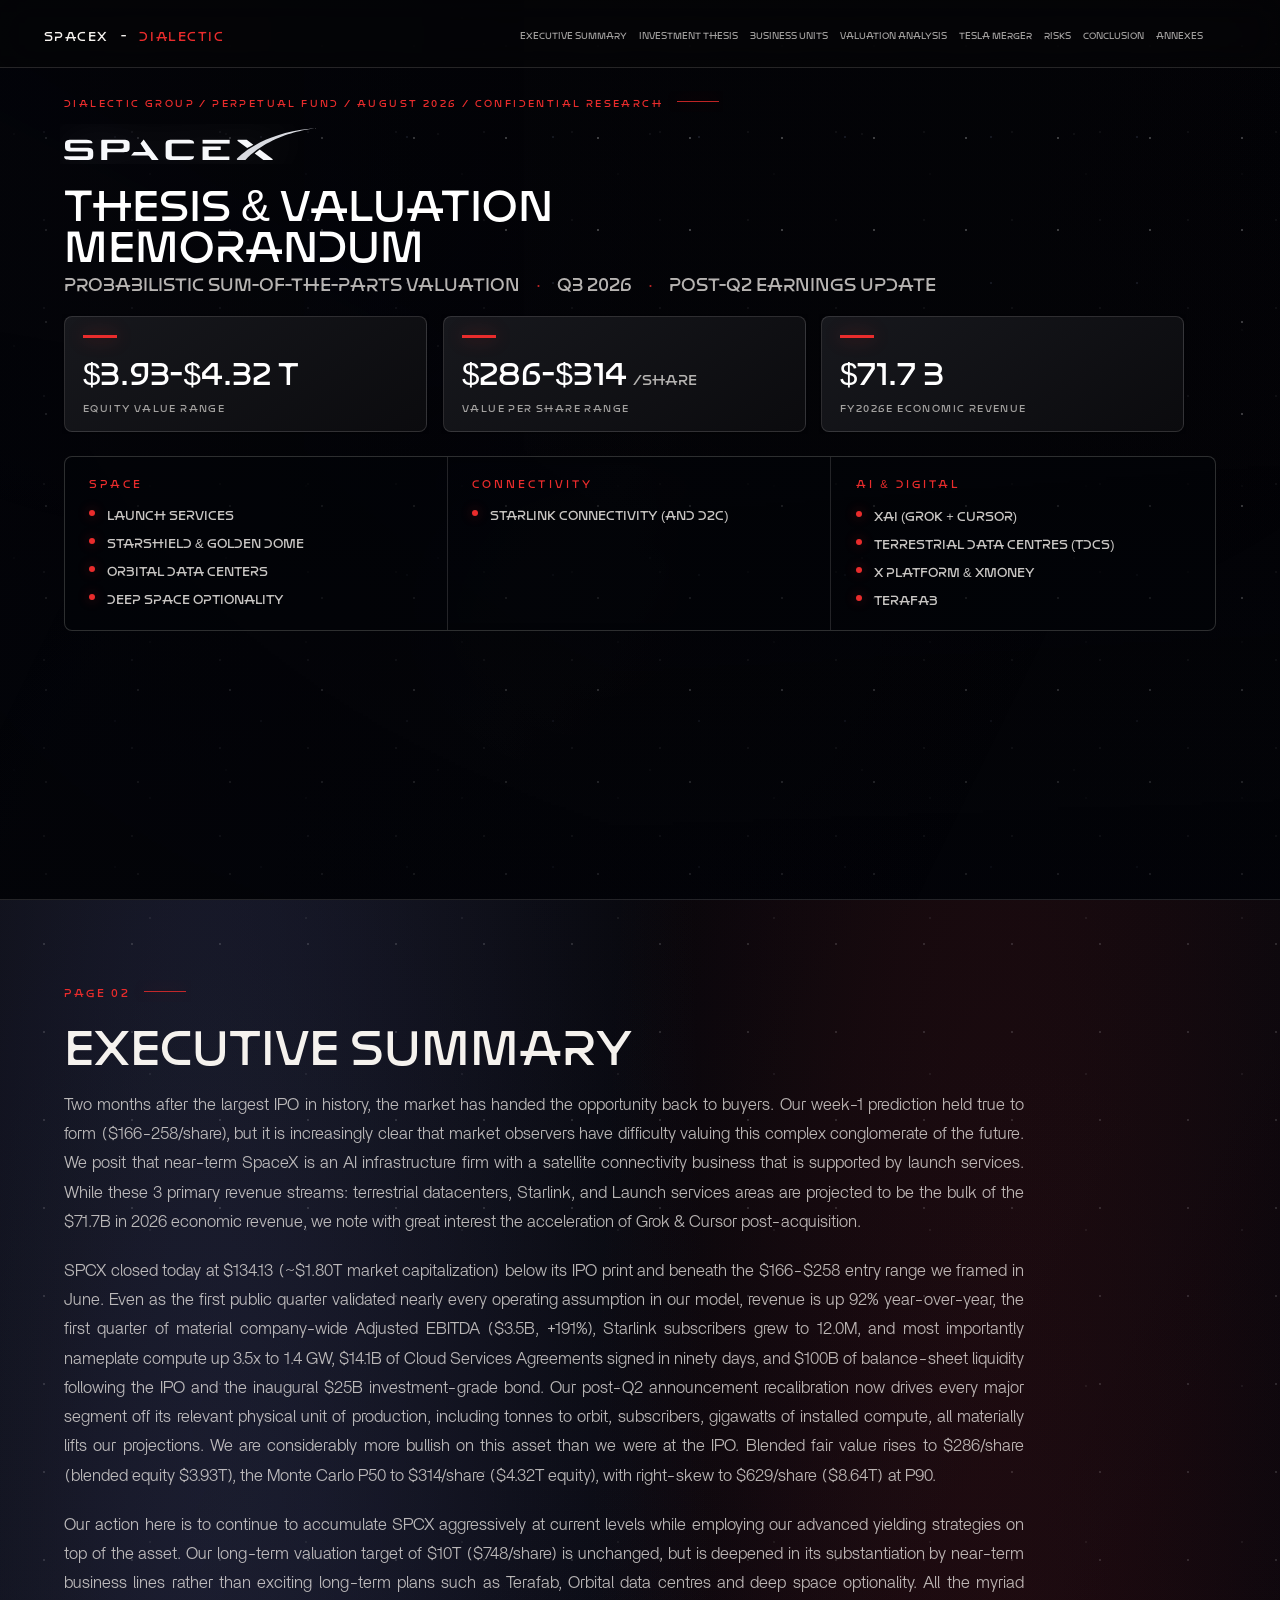
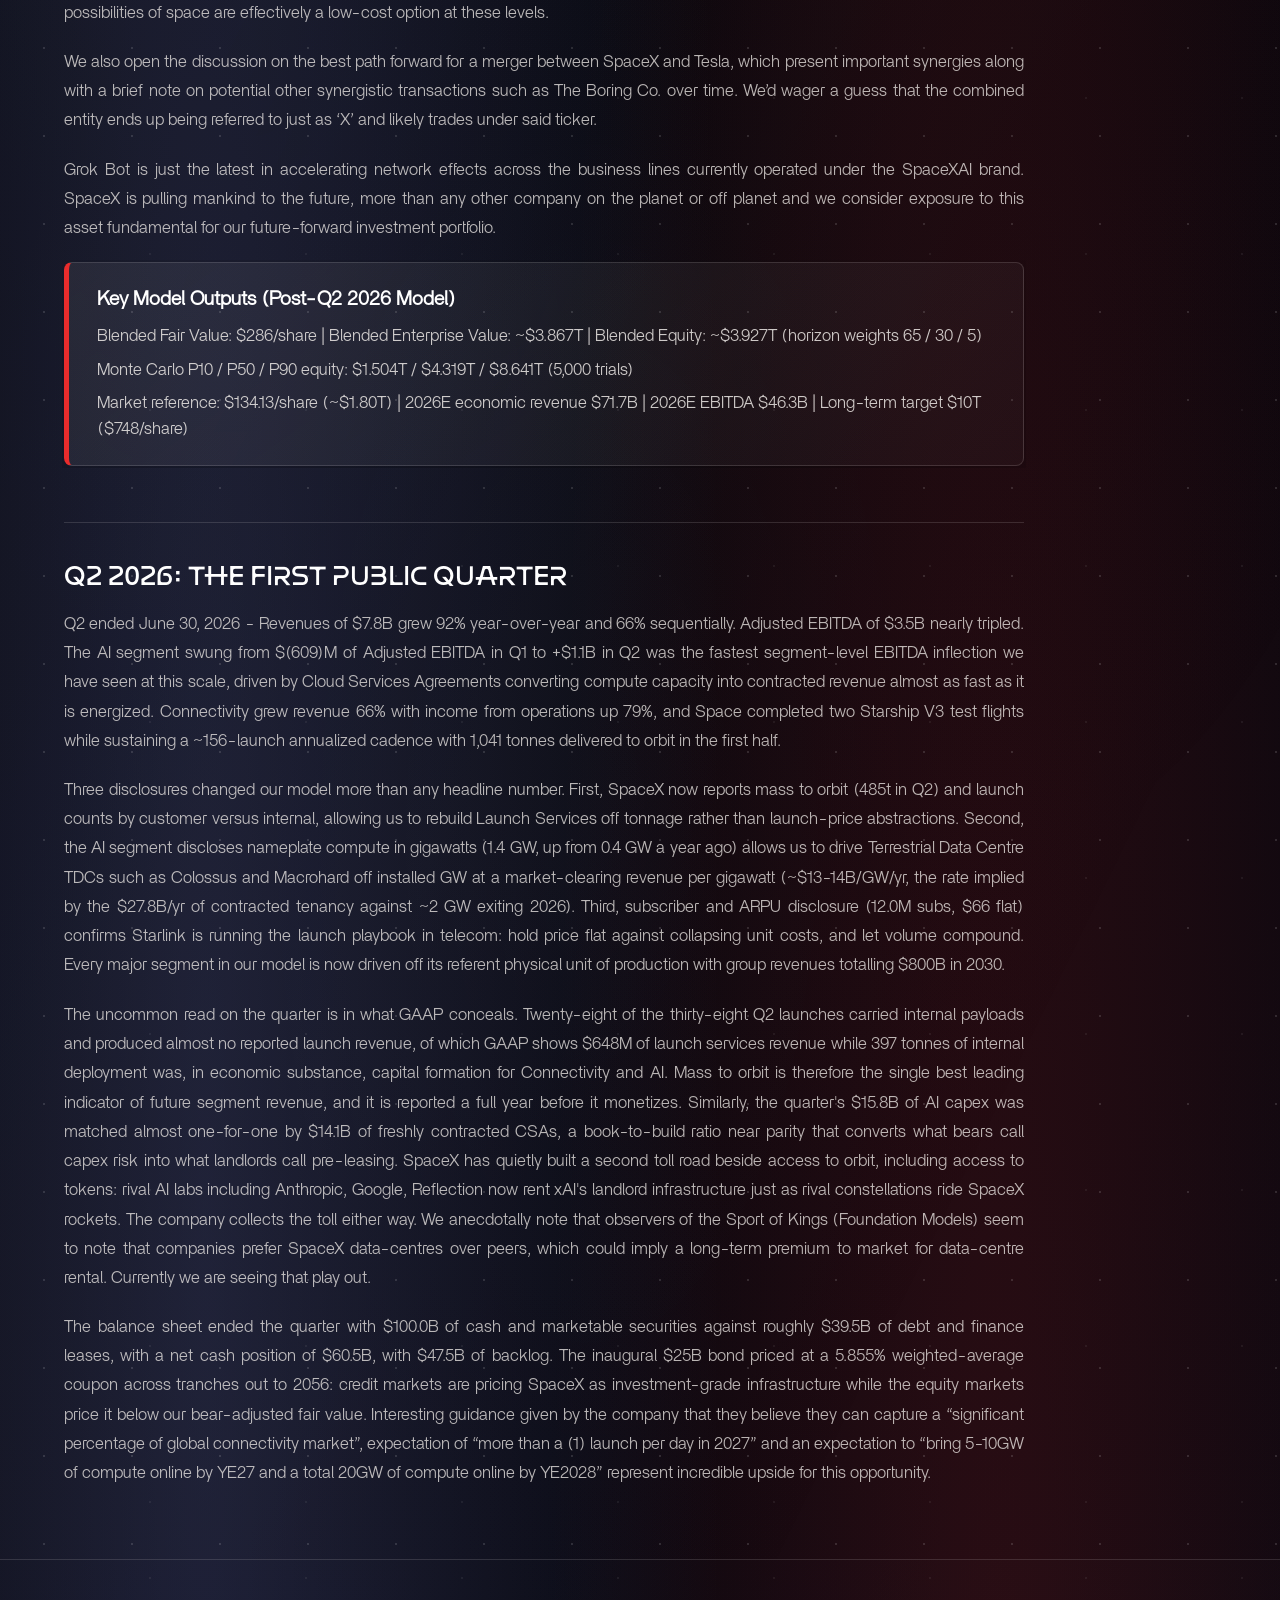
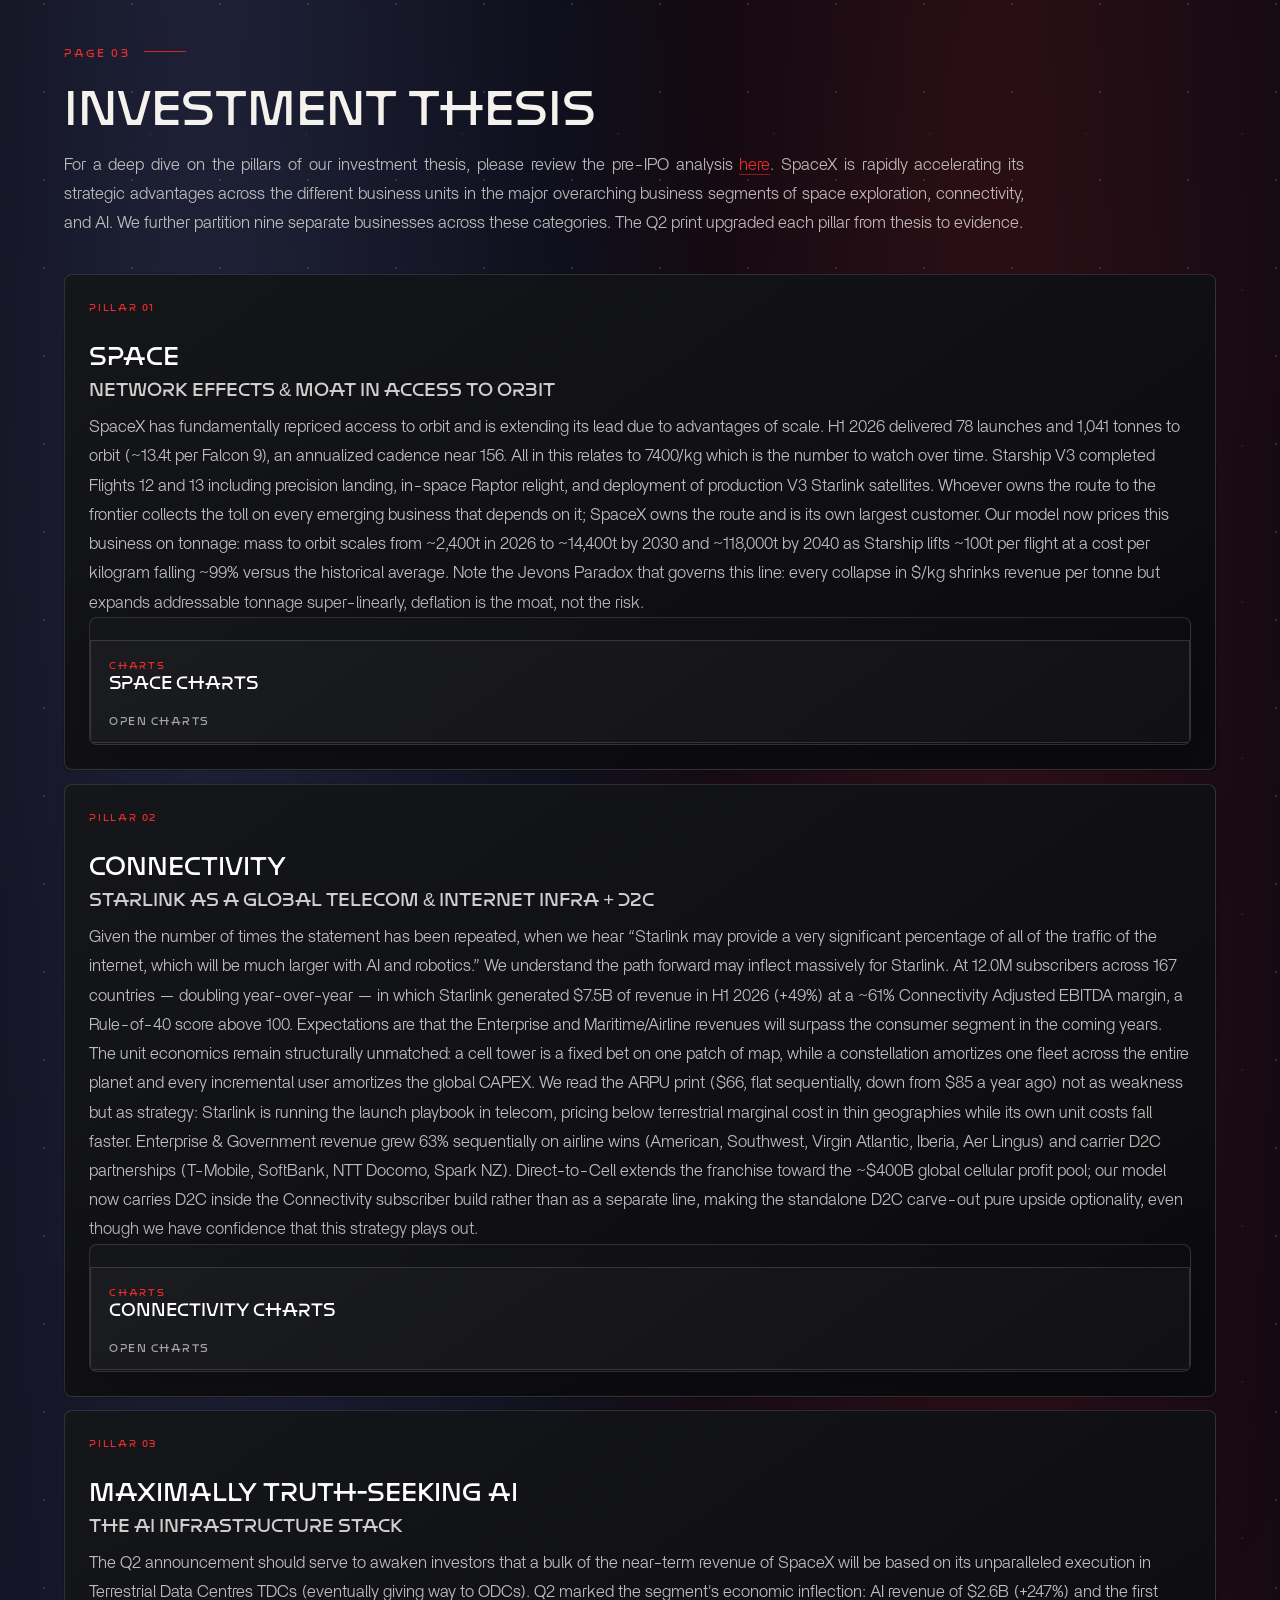
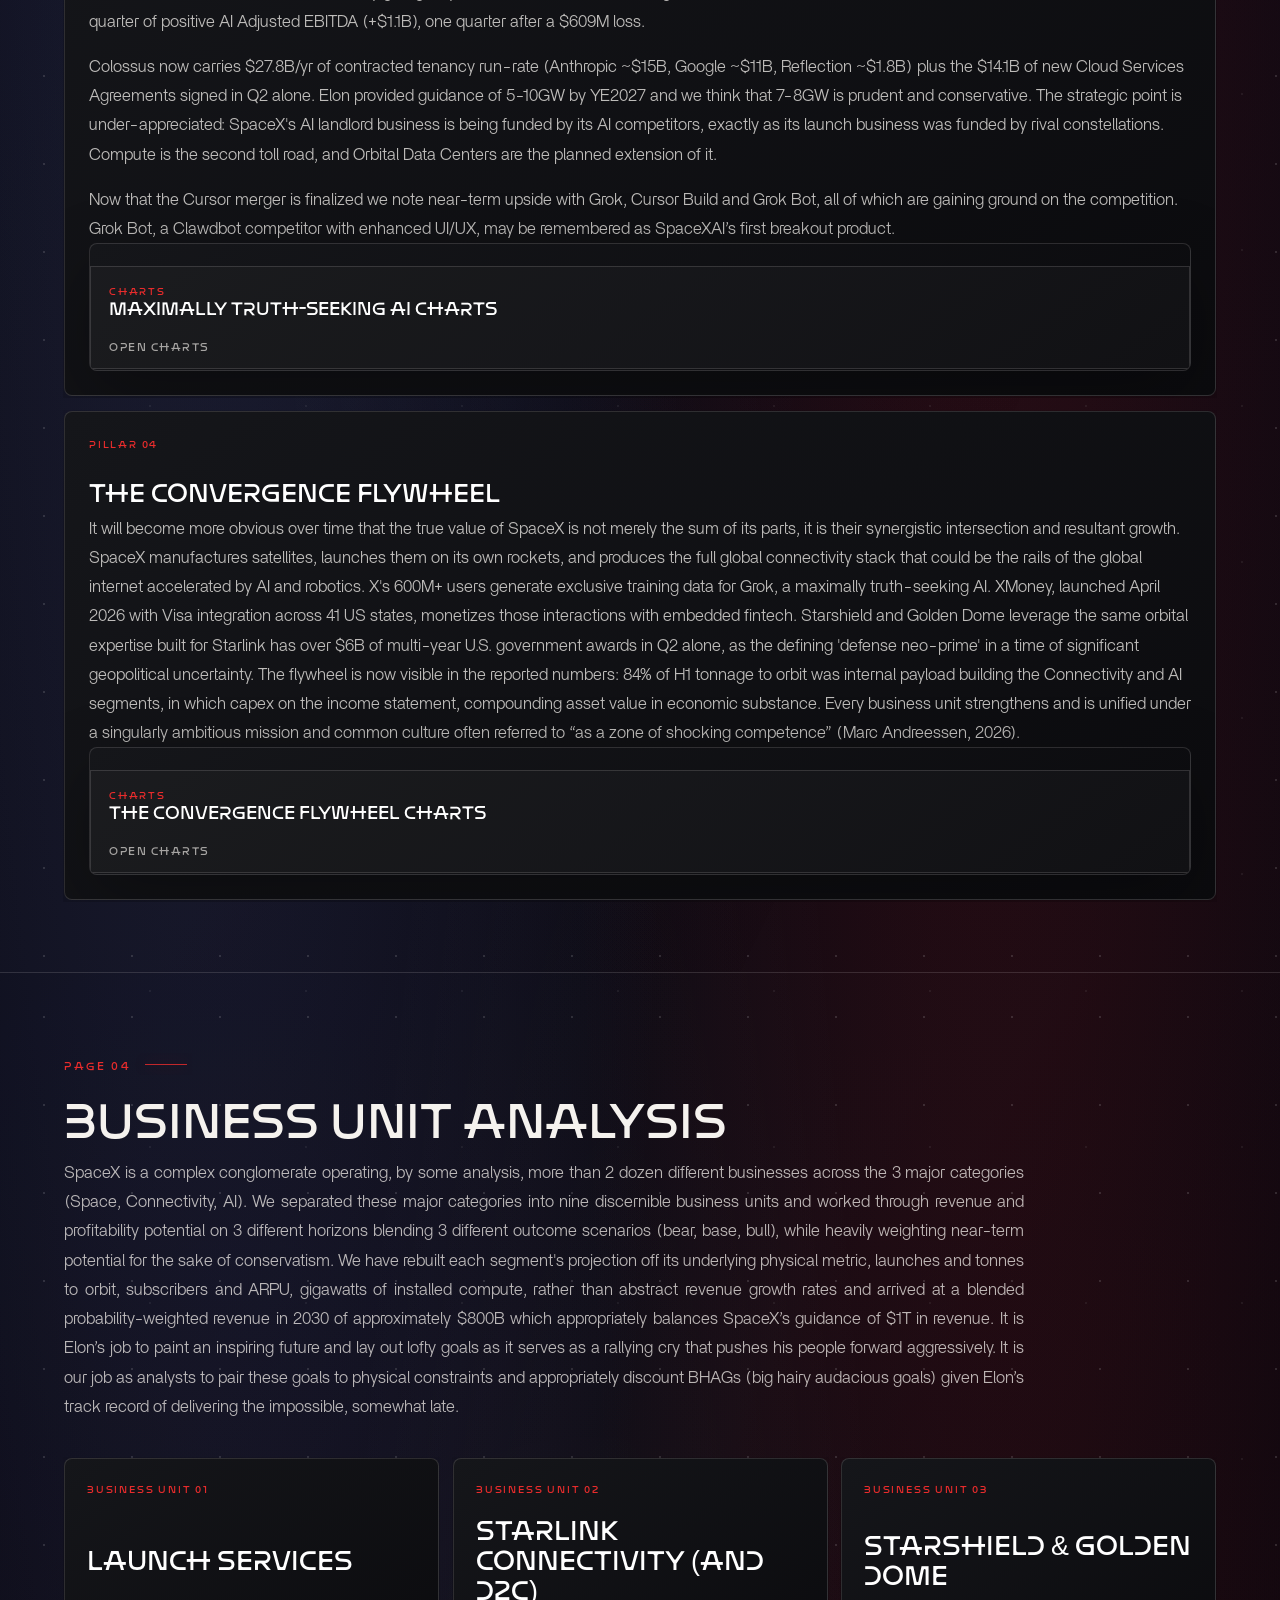
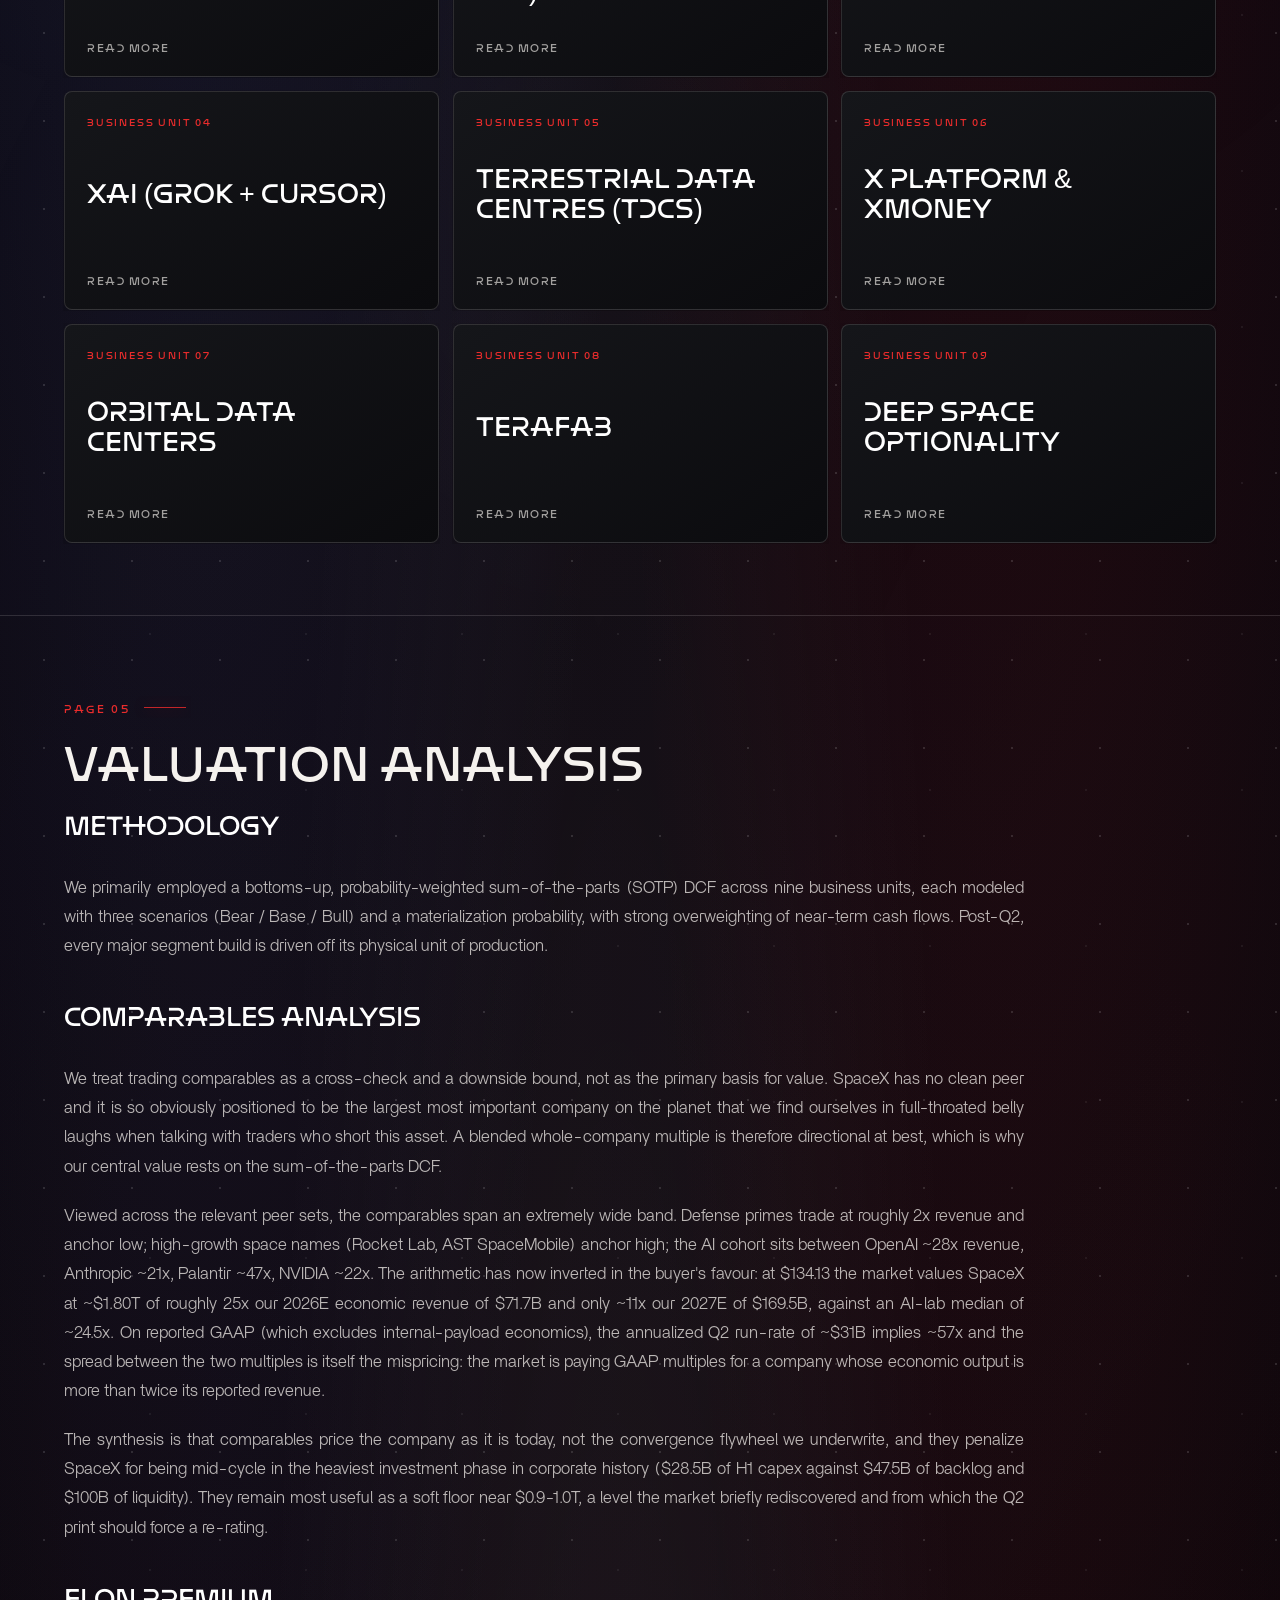
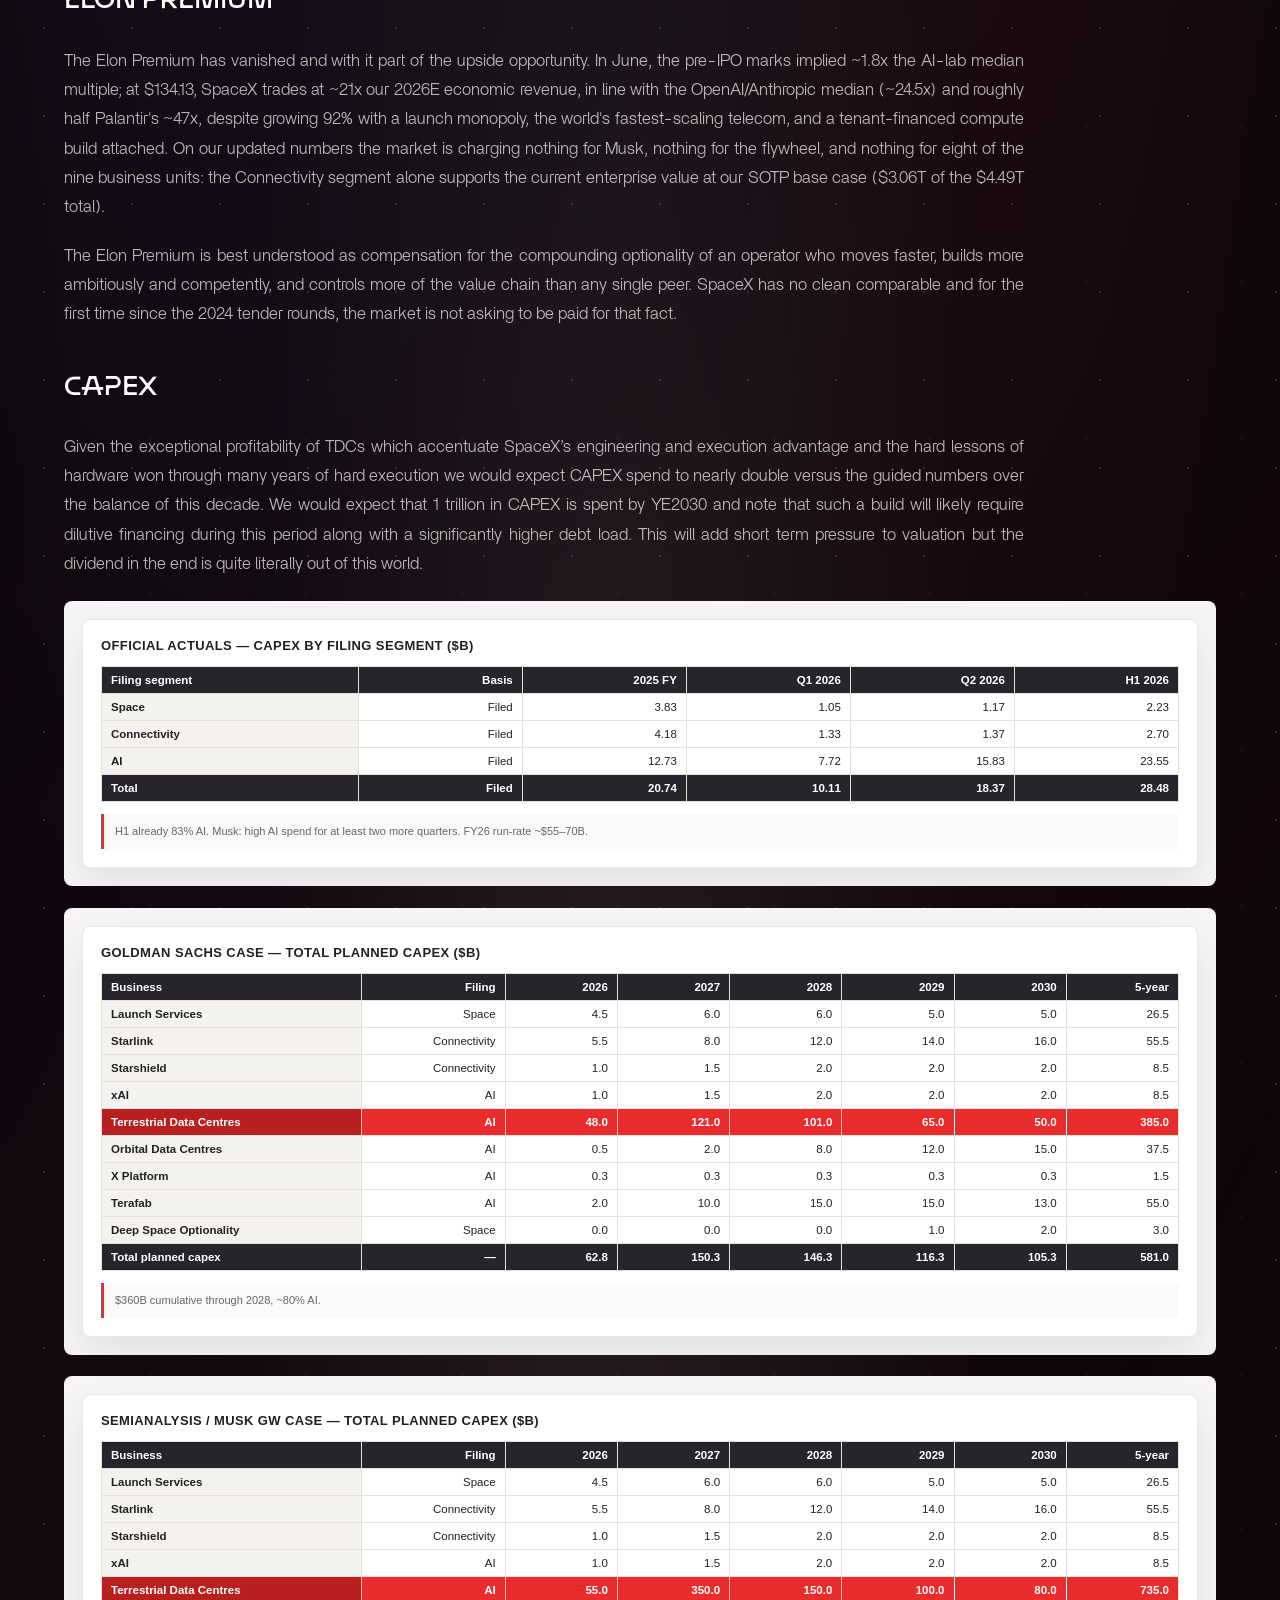
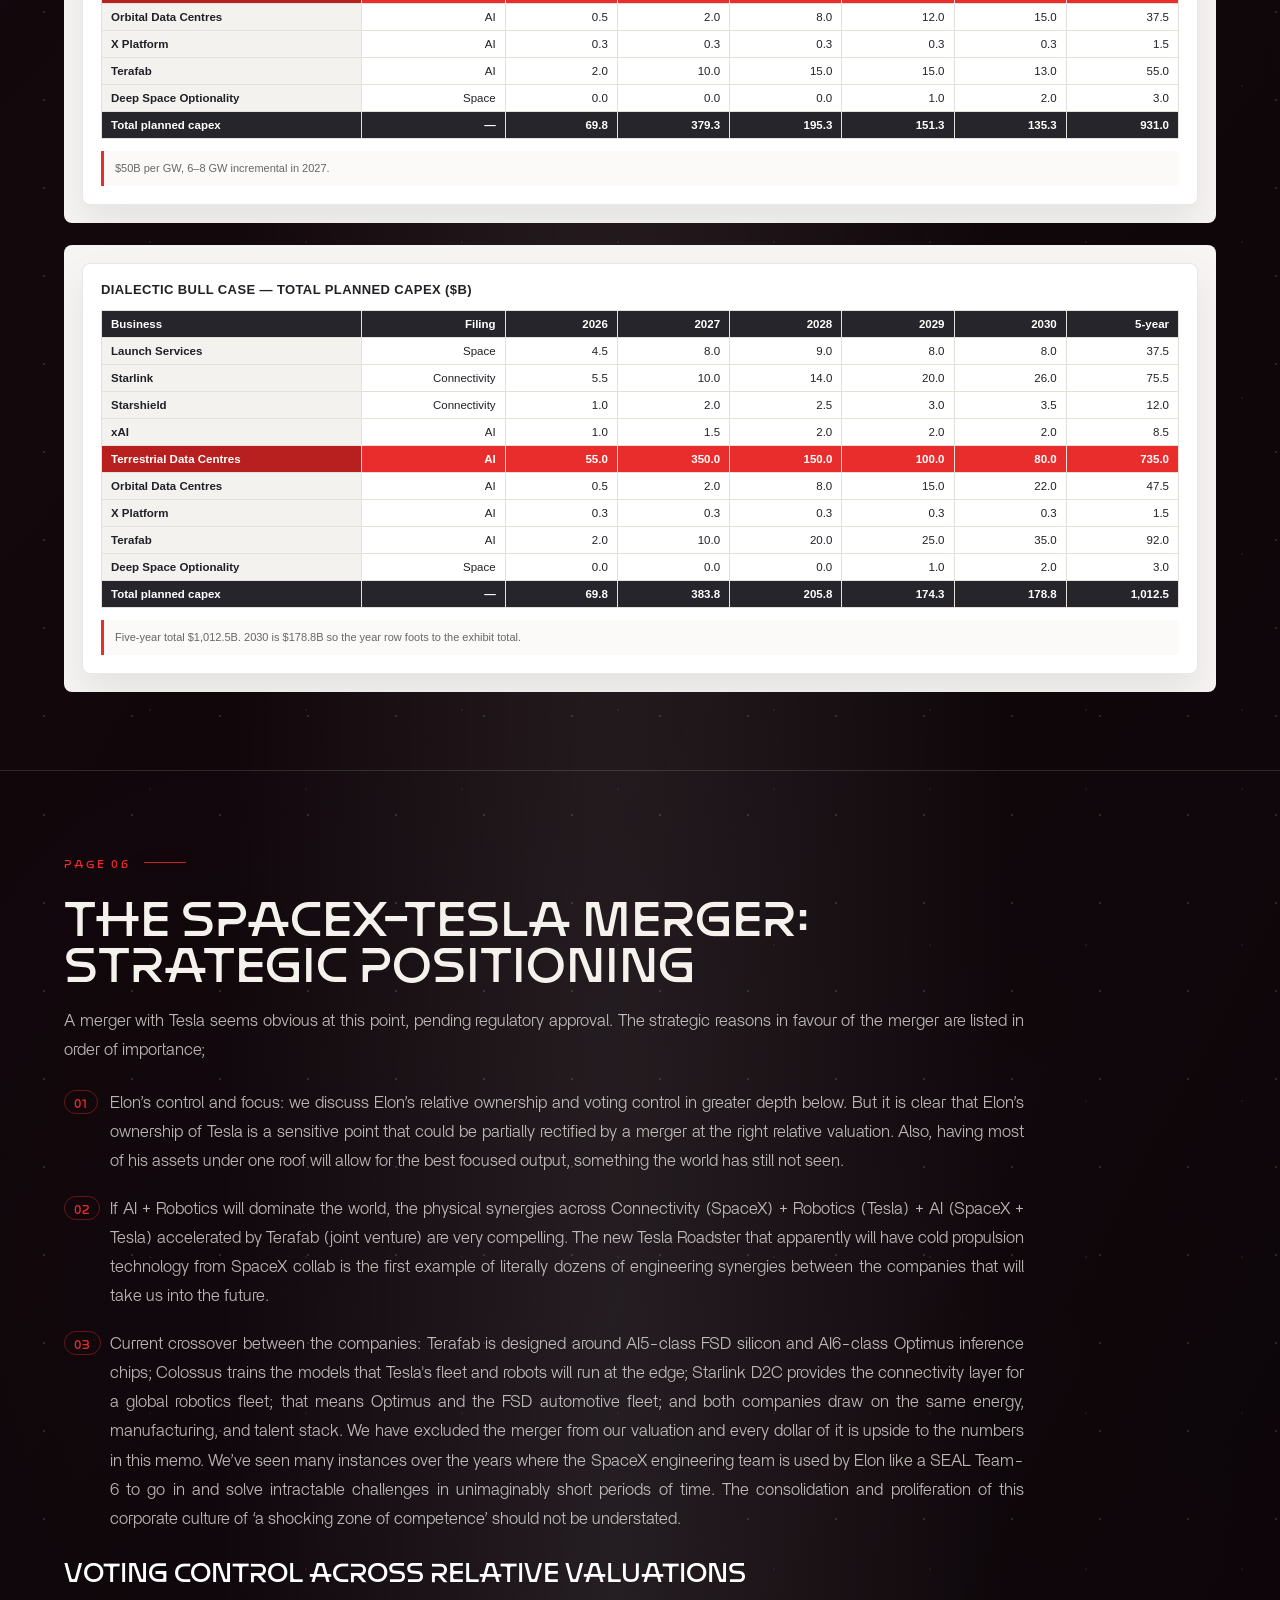
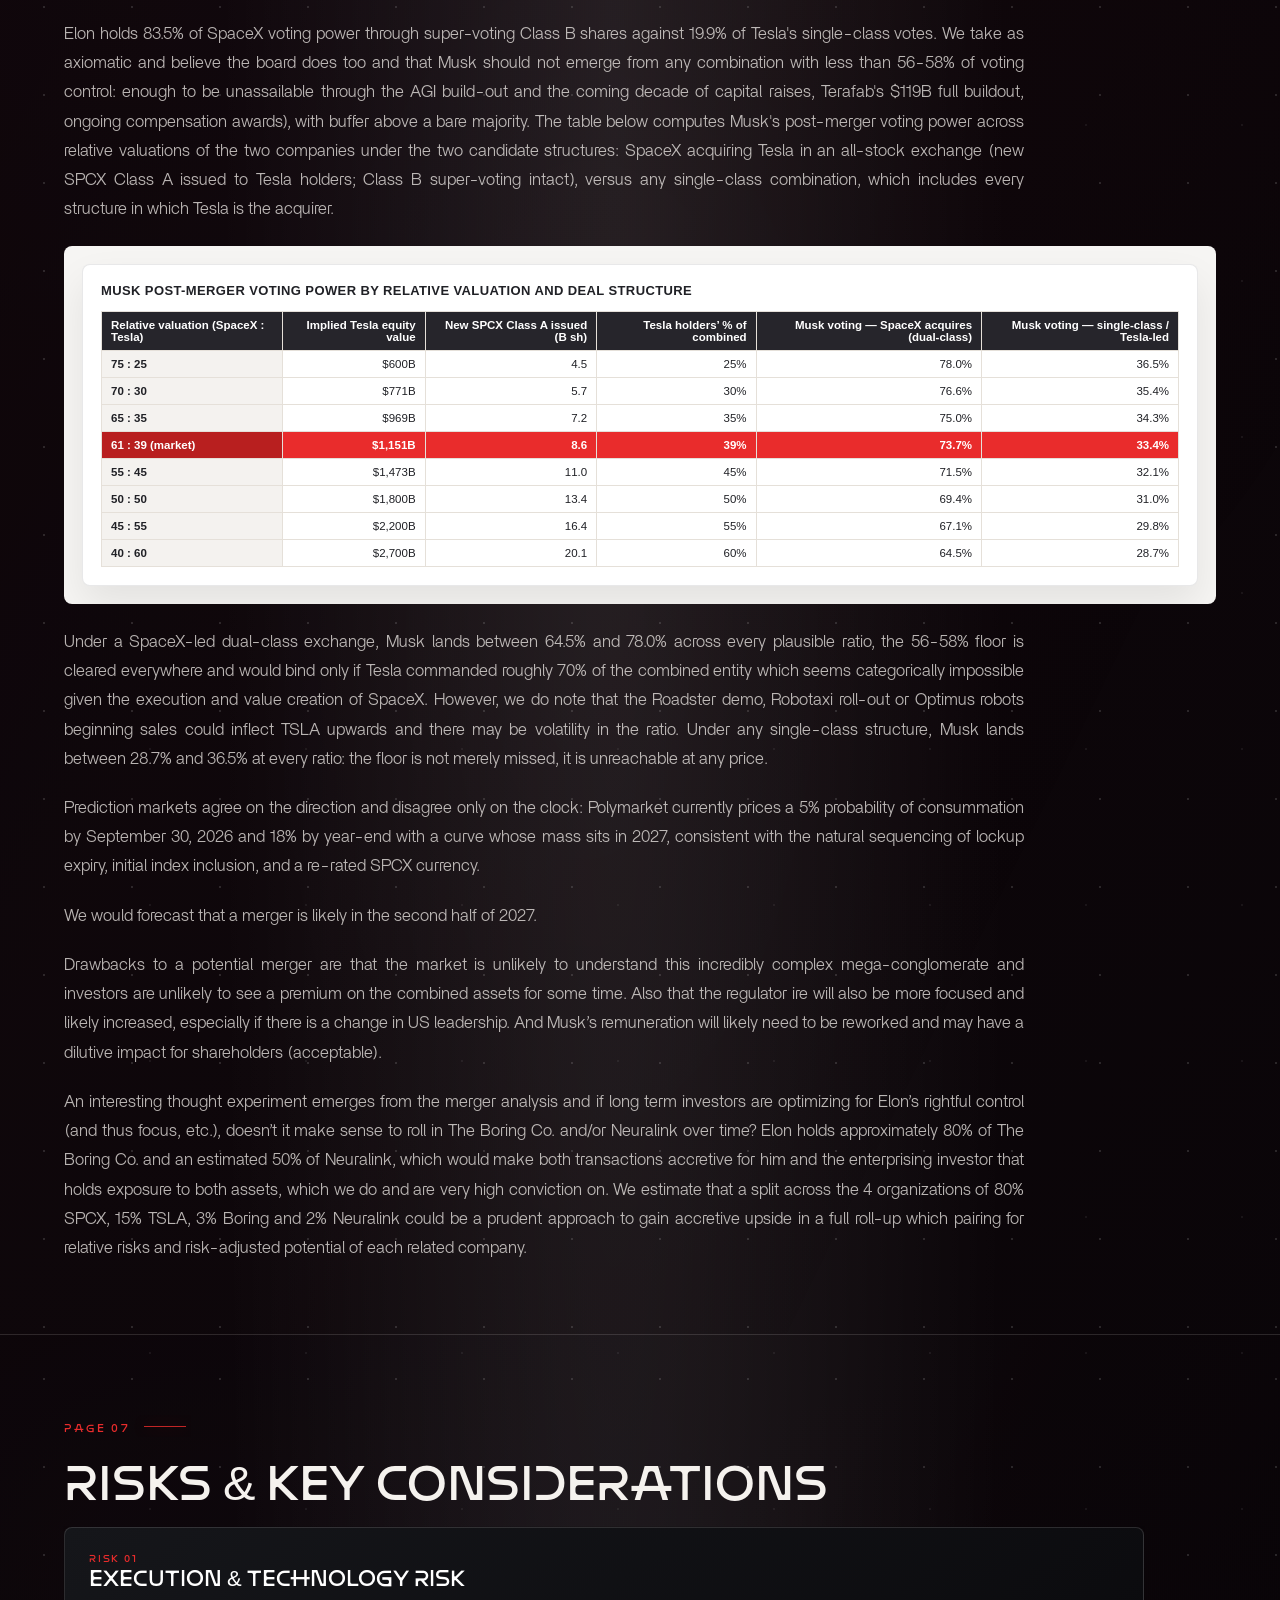
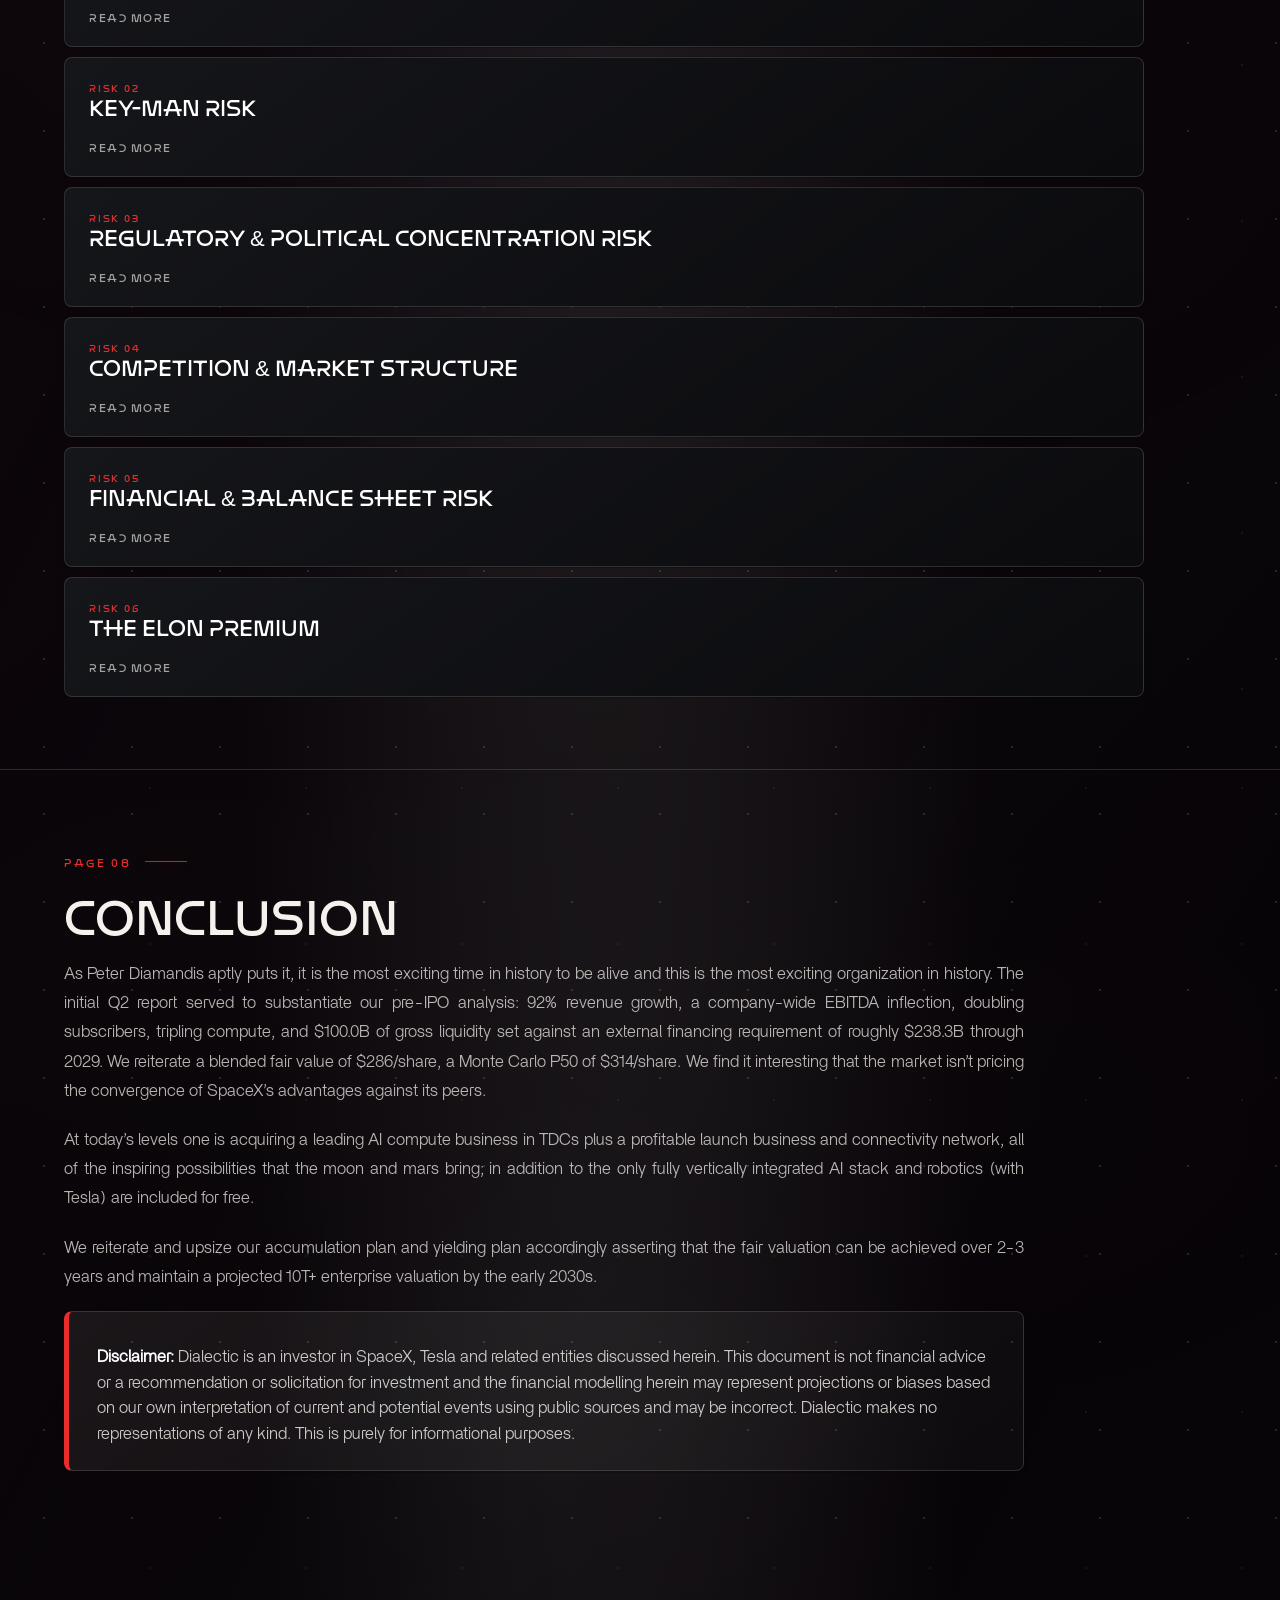
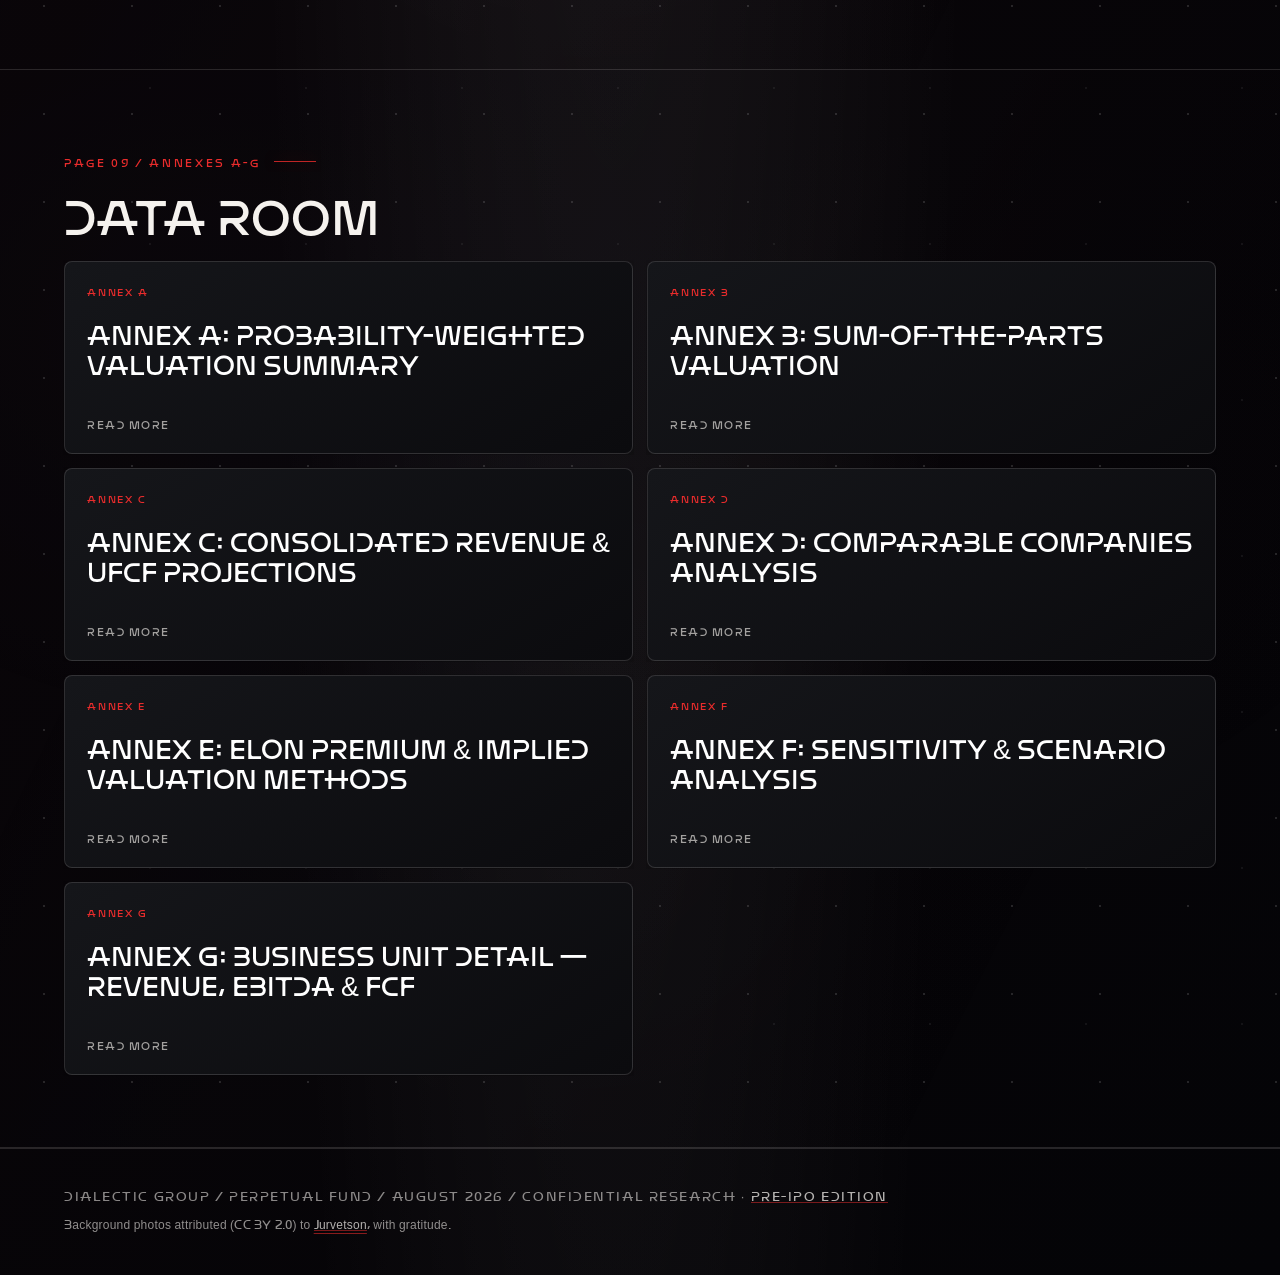
==== commit 0b44b92e: "Tighten the hero range to blended fair value through Monte Carlo P50." ====
--- a/index.html
+++ b/index.html
@@ -1857,8 +1857,8 @@
           <h1 class="reveal">Thesis &amp; Valuation<br>Memorandum</h1>
           <p class="hero-subtitle reveal">Probabilistic sum-of-the-parts valuation <span aria-hidden="true">·</span> Q3 2026 <span aria-hidden="true">·</span> Post-Q2 Earnings Update</p>
           <div class="hero-metric-grid reveal" aria-label="Post-Q2 valuation metrics">
-            <div class="hero-metric-card"><strong>$4.32-$6.21 T</strong><span>Equity Value Range</span></div>
-            <div class="hero-metric-card"><strong>$314-$456<small>/share</small></strong><span>Value Per Share Range</span></div>
+            <div class="hero-metric-card"><strong>$3.93-$4.32 T</strong><span>Equity Value Range</span></div>
+            <div class="hero-metric-card"><strong>$286-$314<small>/share</small></strong><span>Value Per Share Range</span></div>
             <div class="hero-metric-card"><strong>$71.7 B</strong><span>FY2026E Economic Revenue</span></div>
           </div>
           <div class="landing-company-map reveal" aria-label="Business unit quick links">
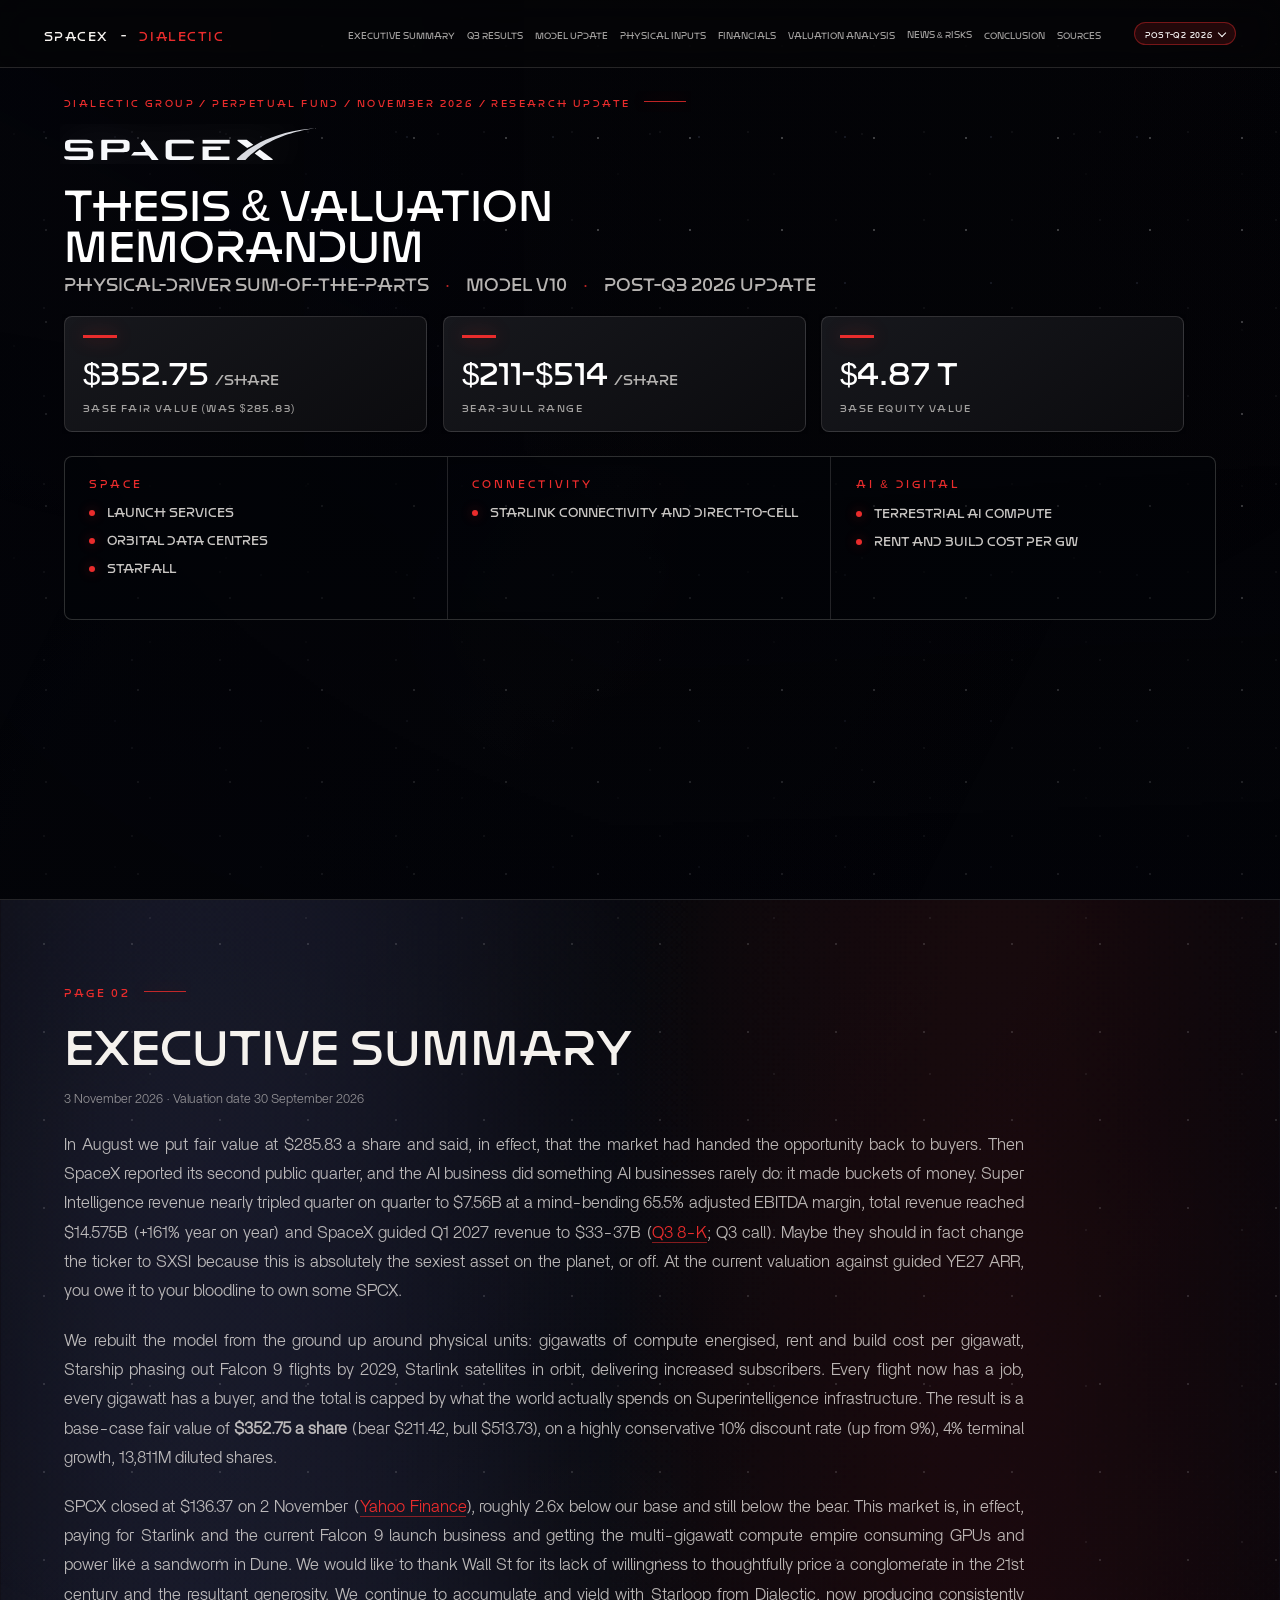
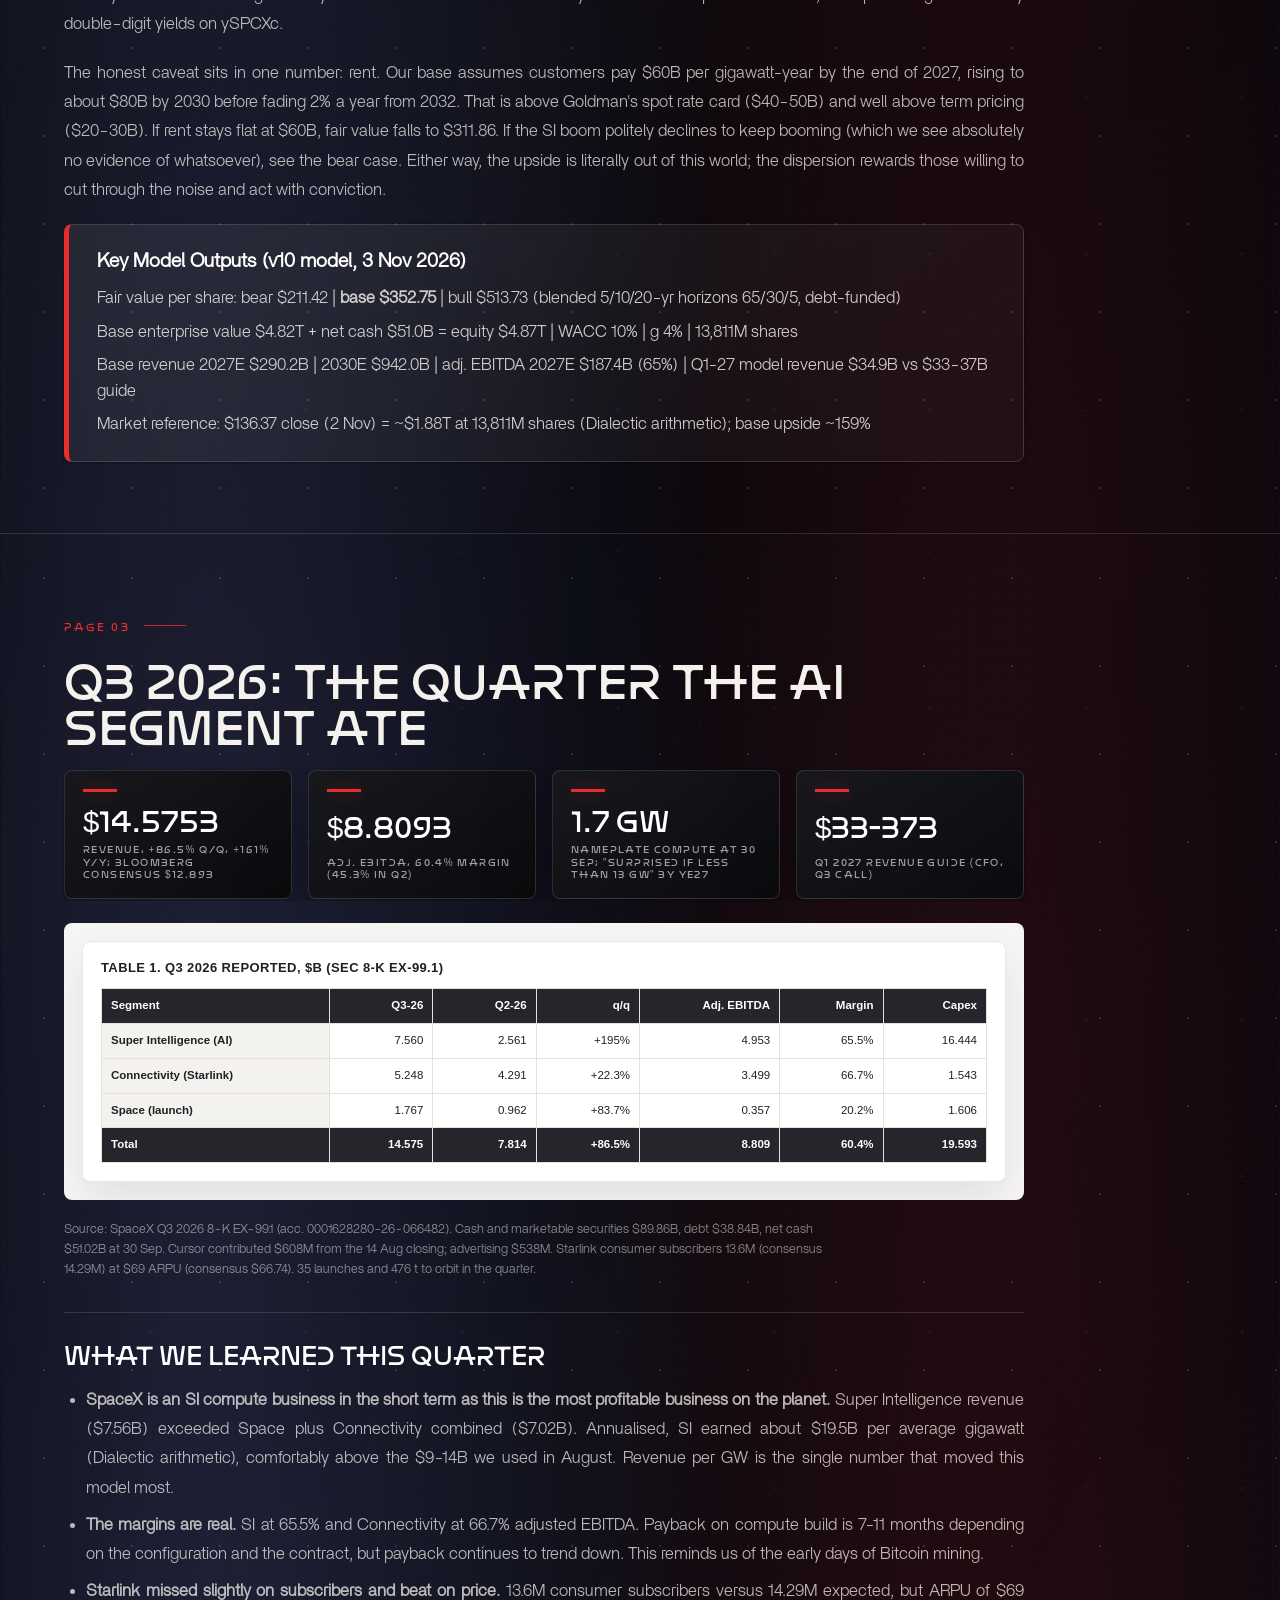
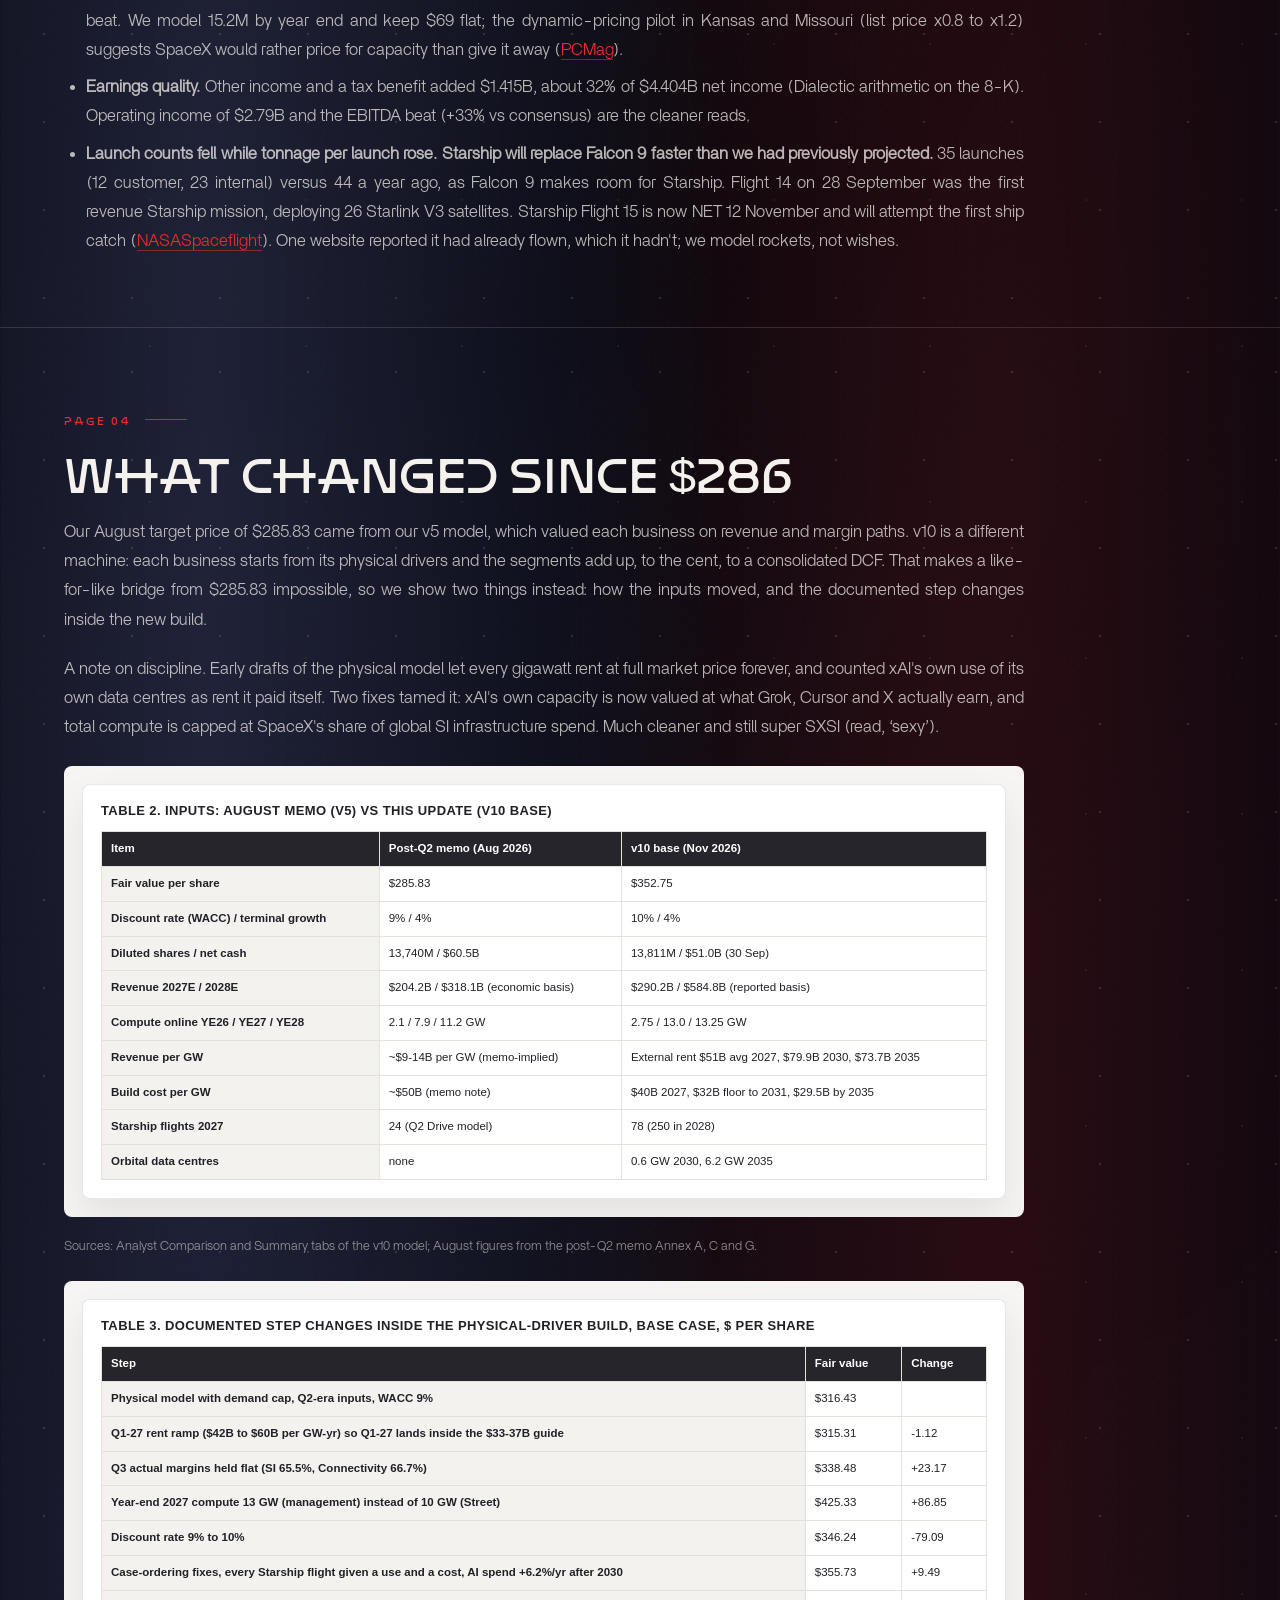
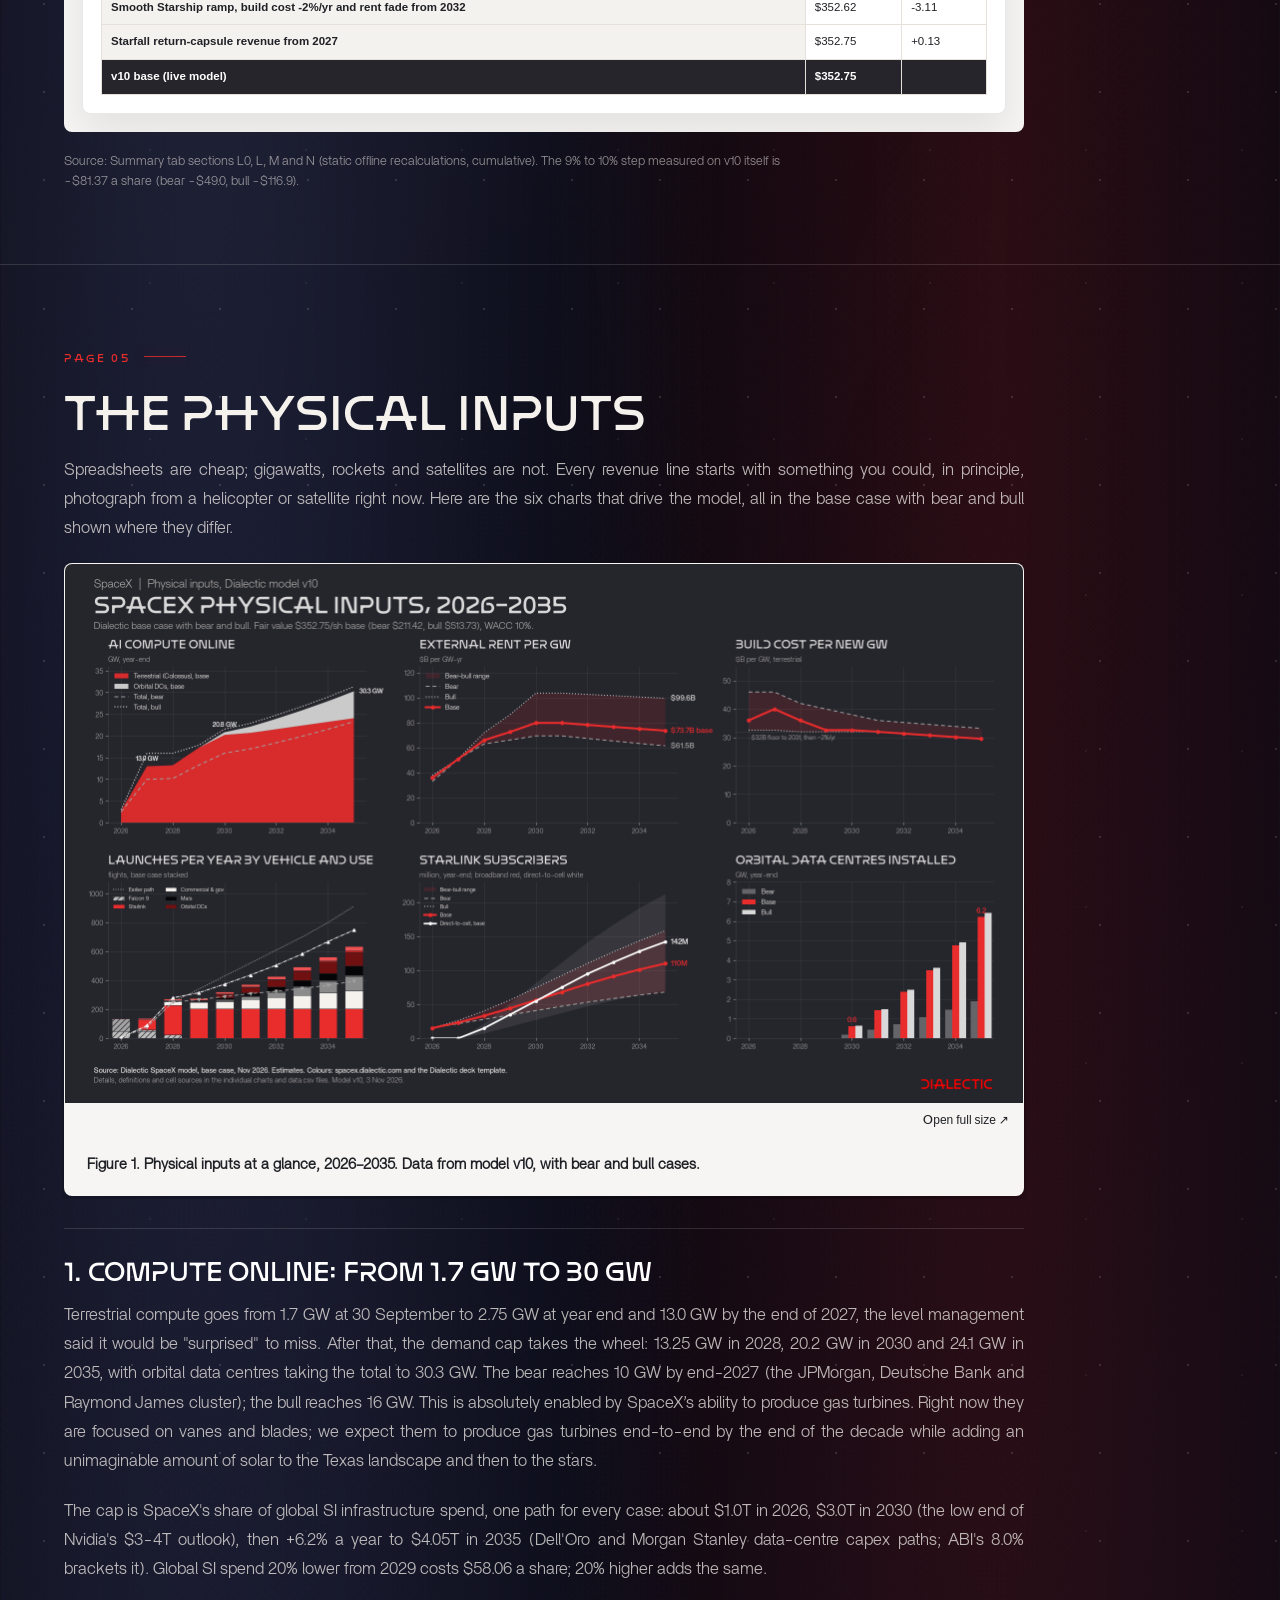
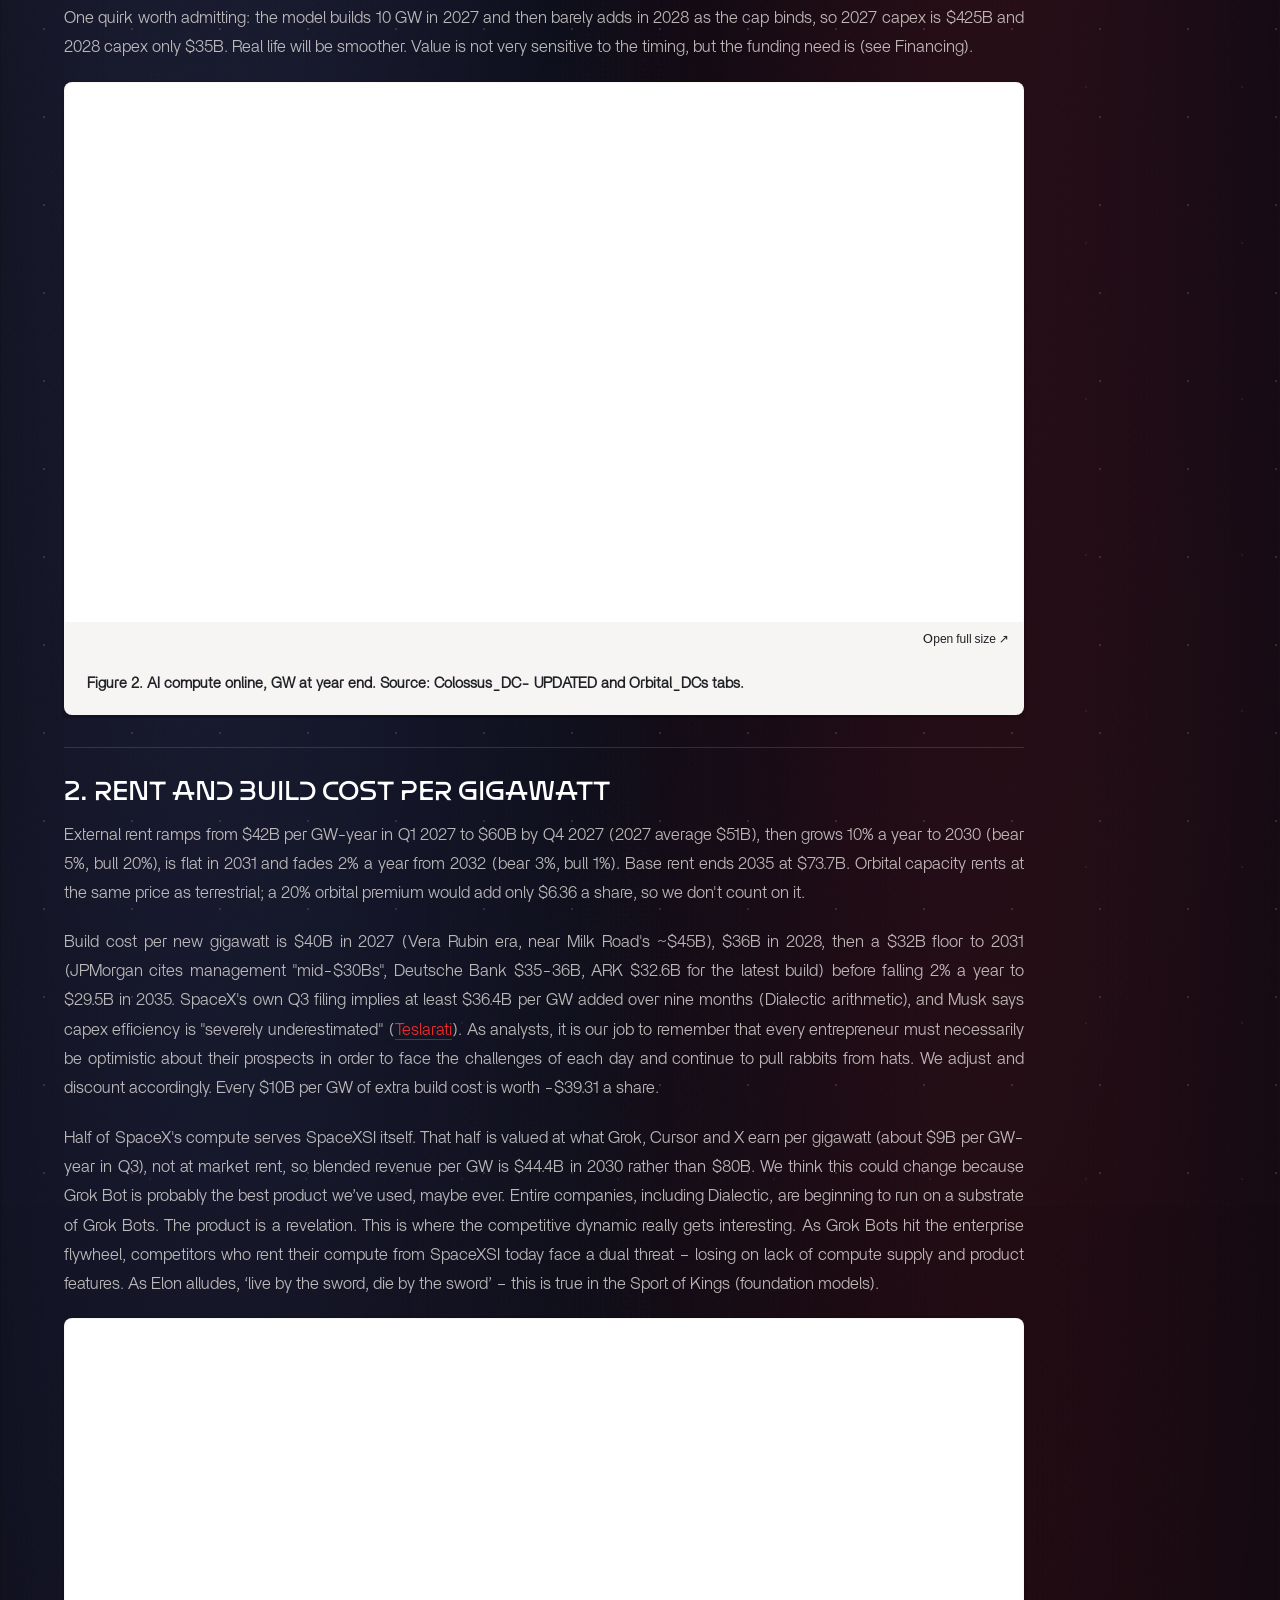
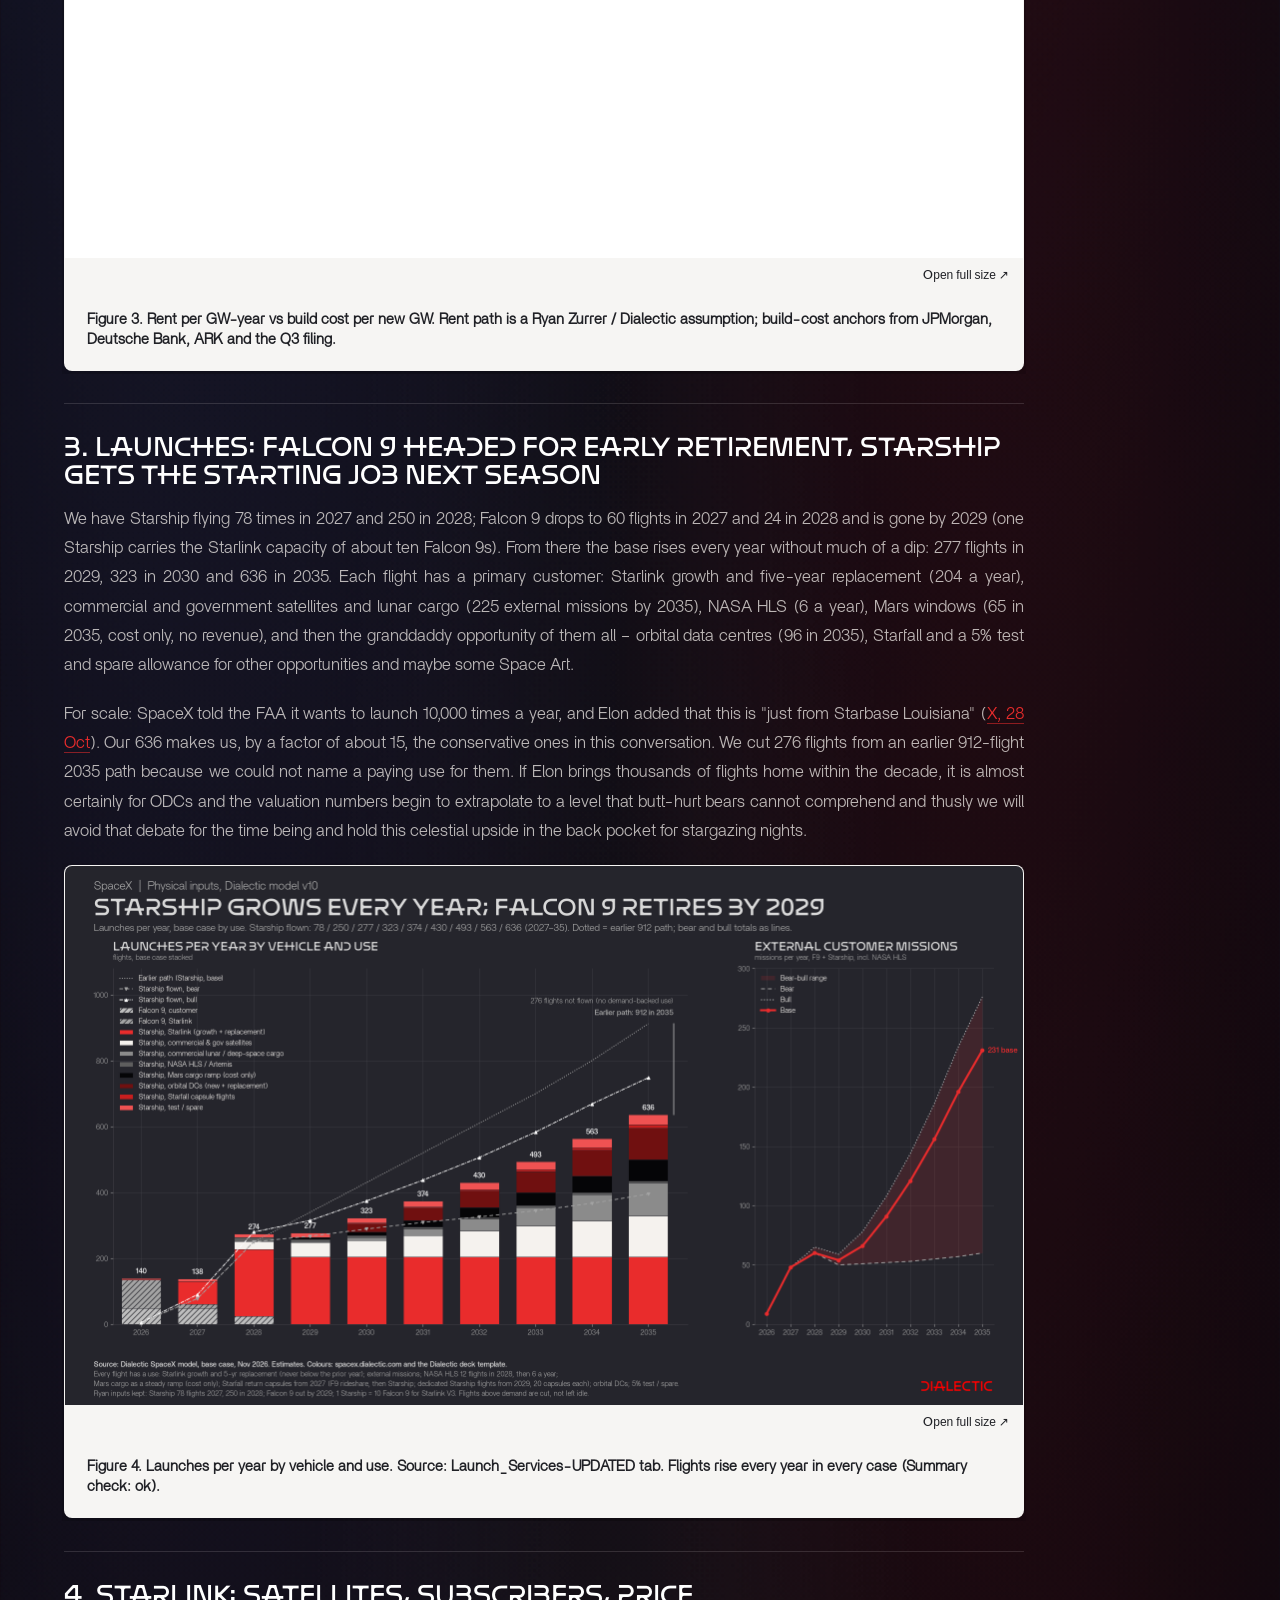
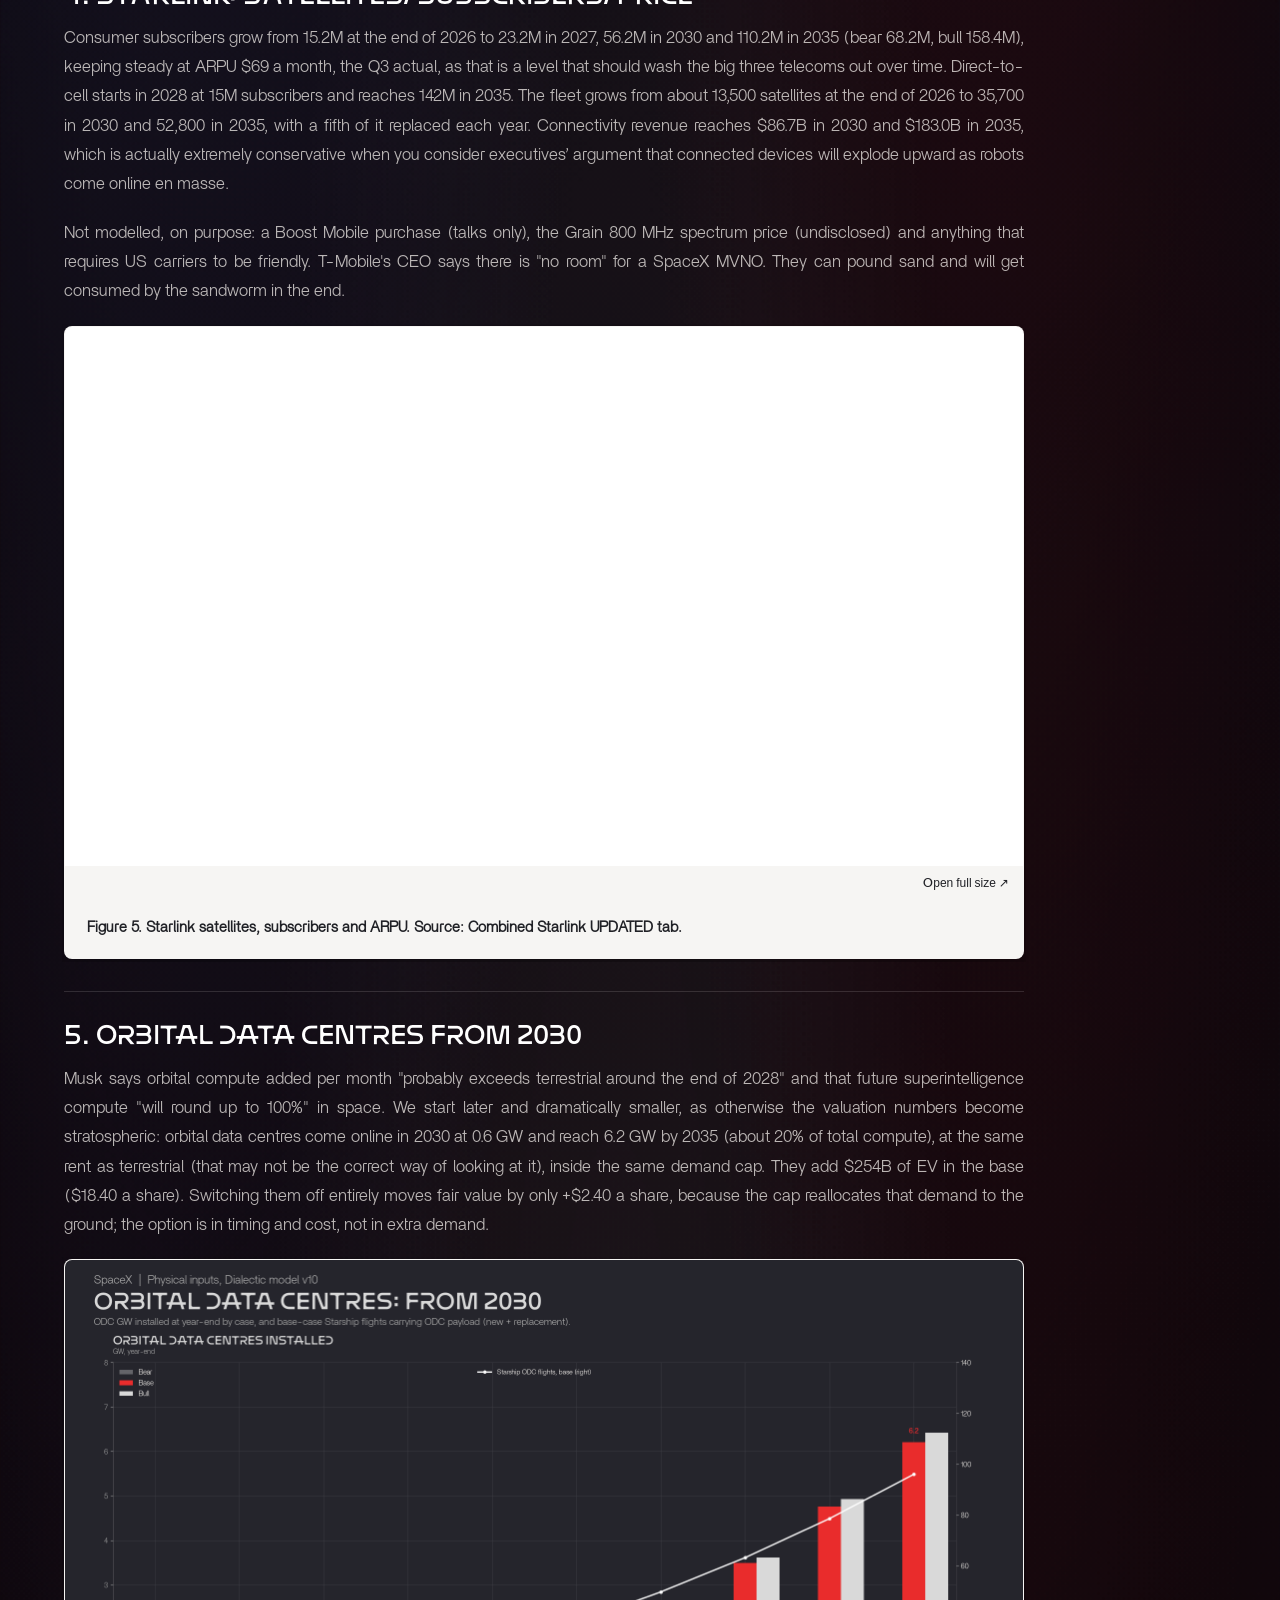
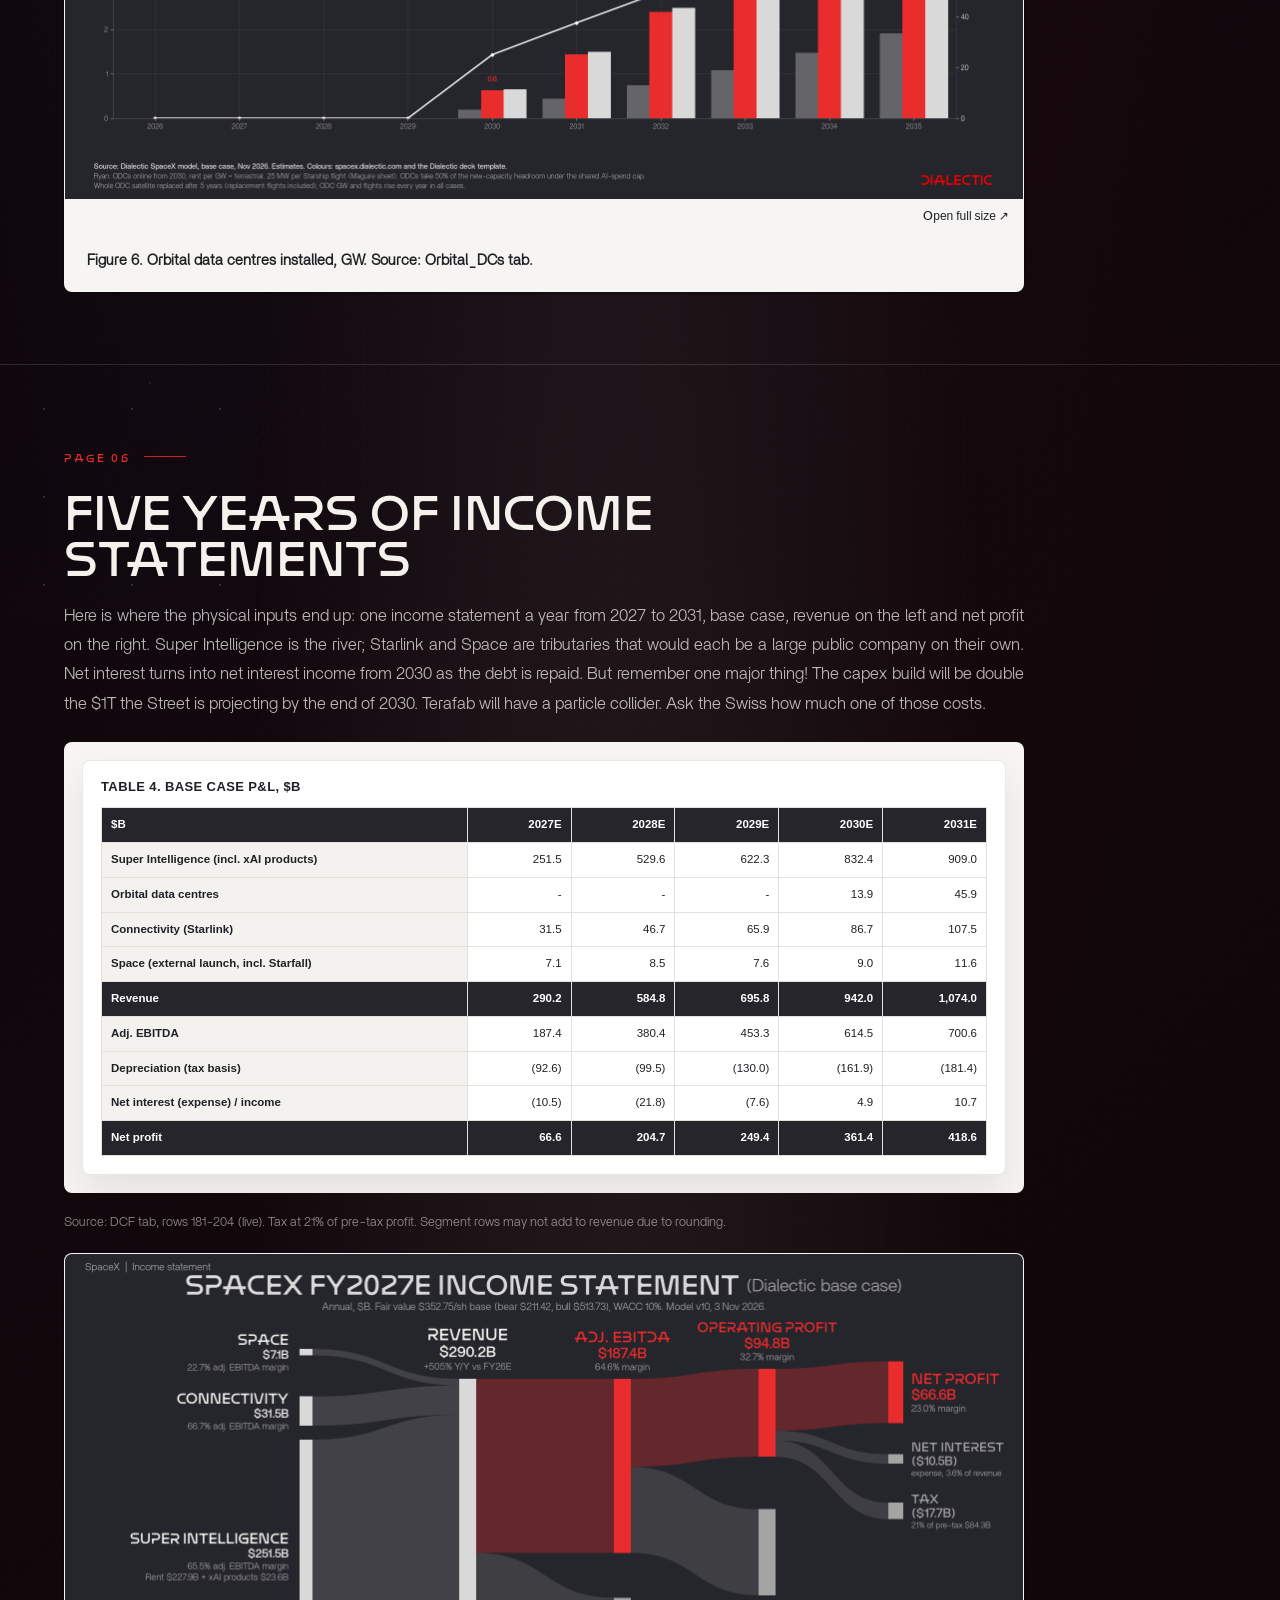
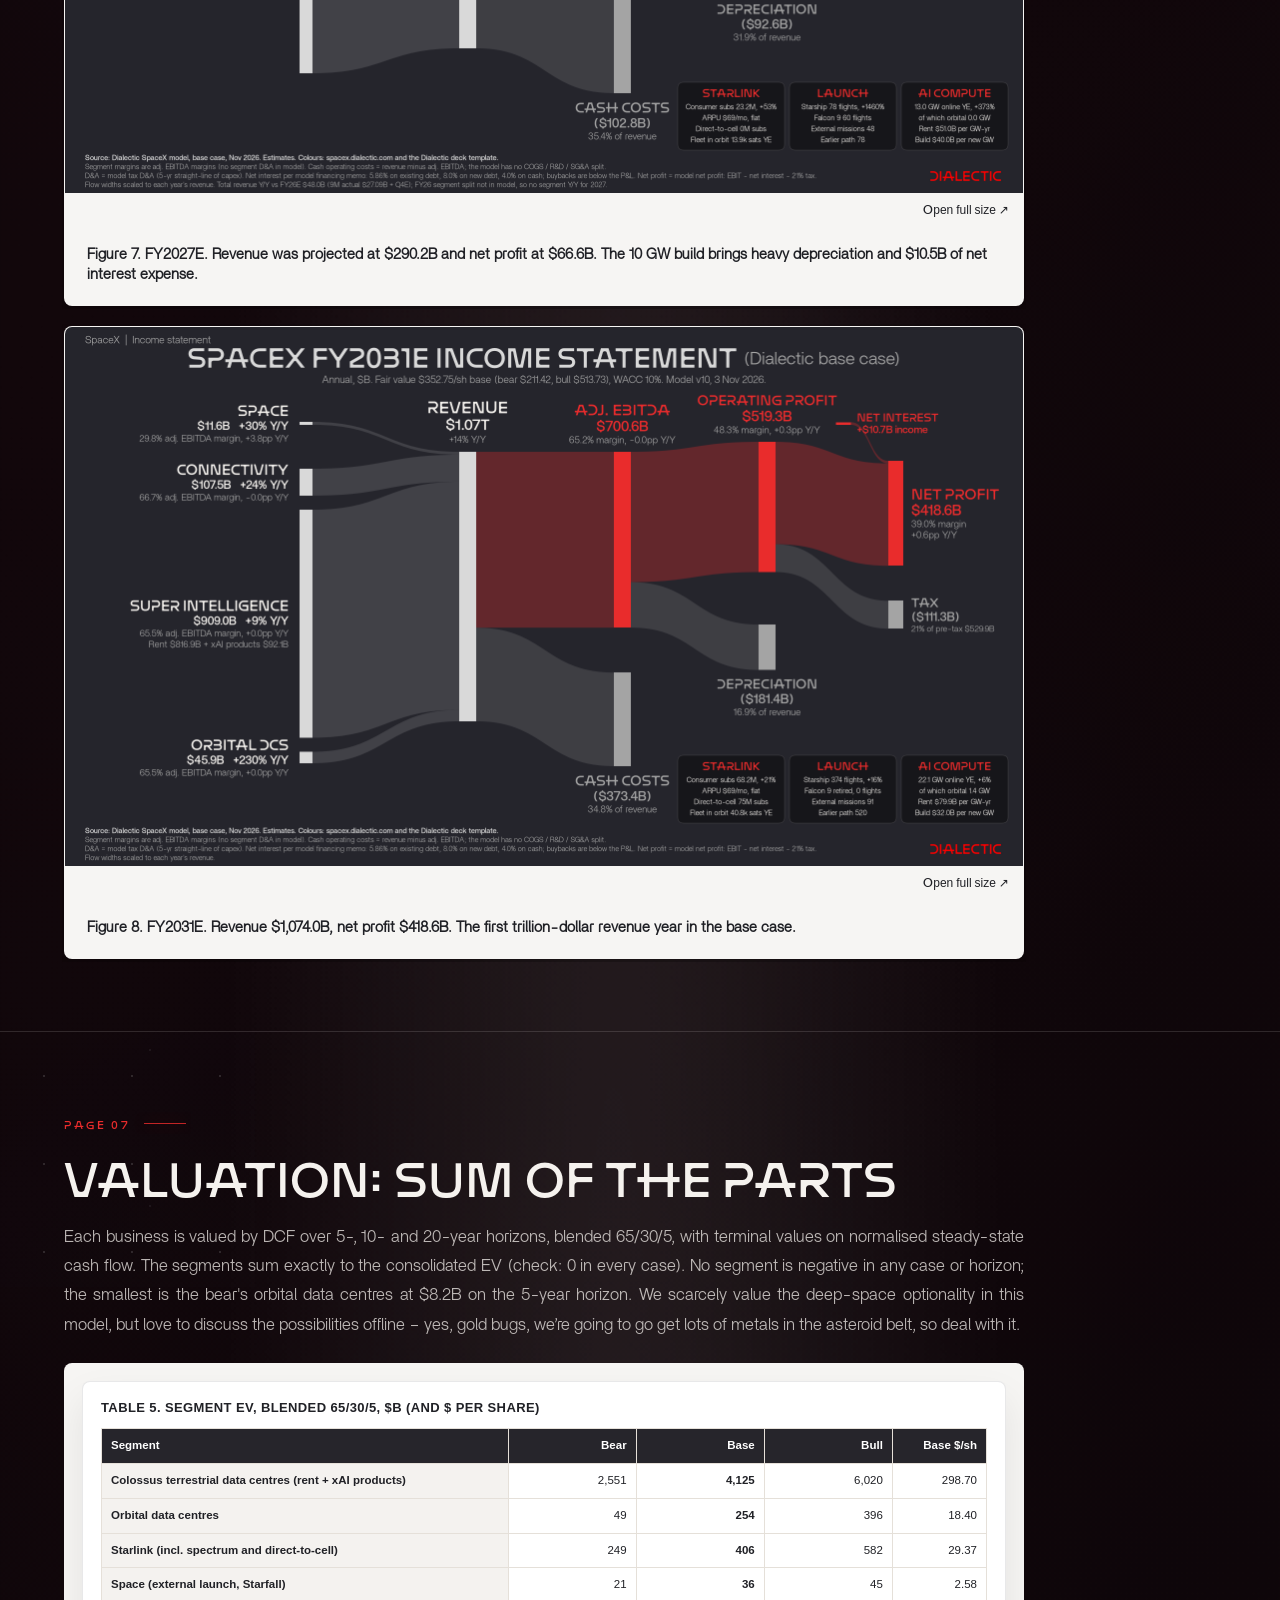
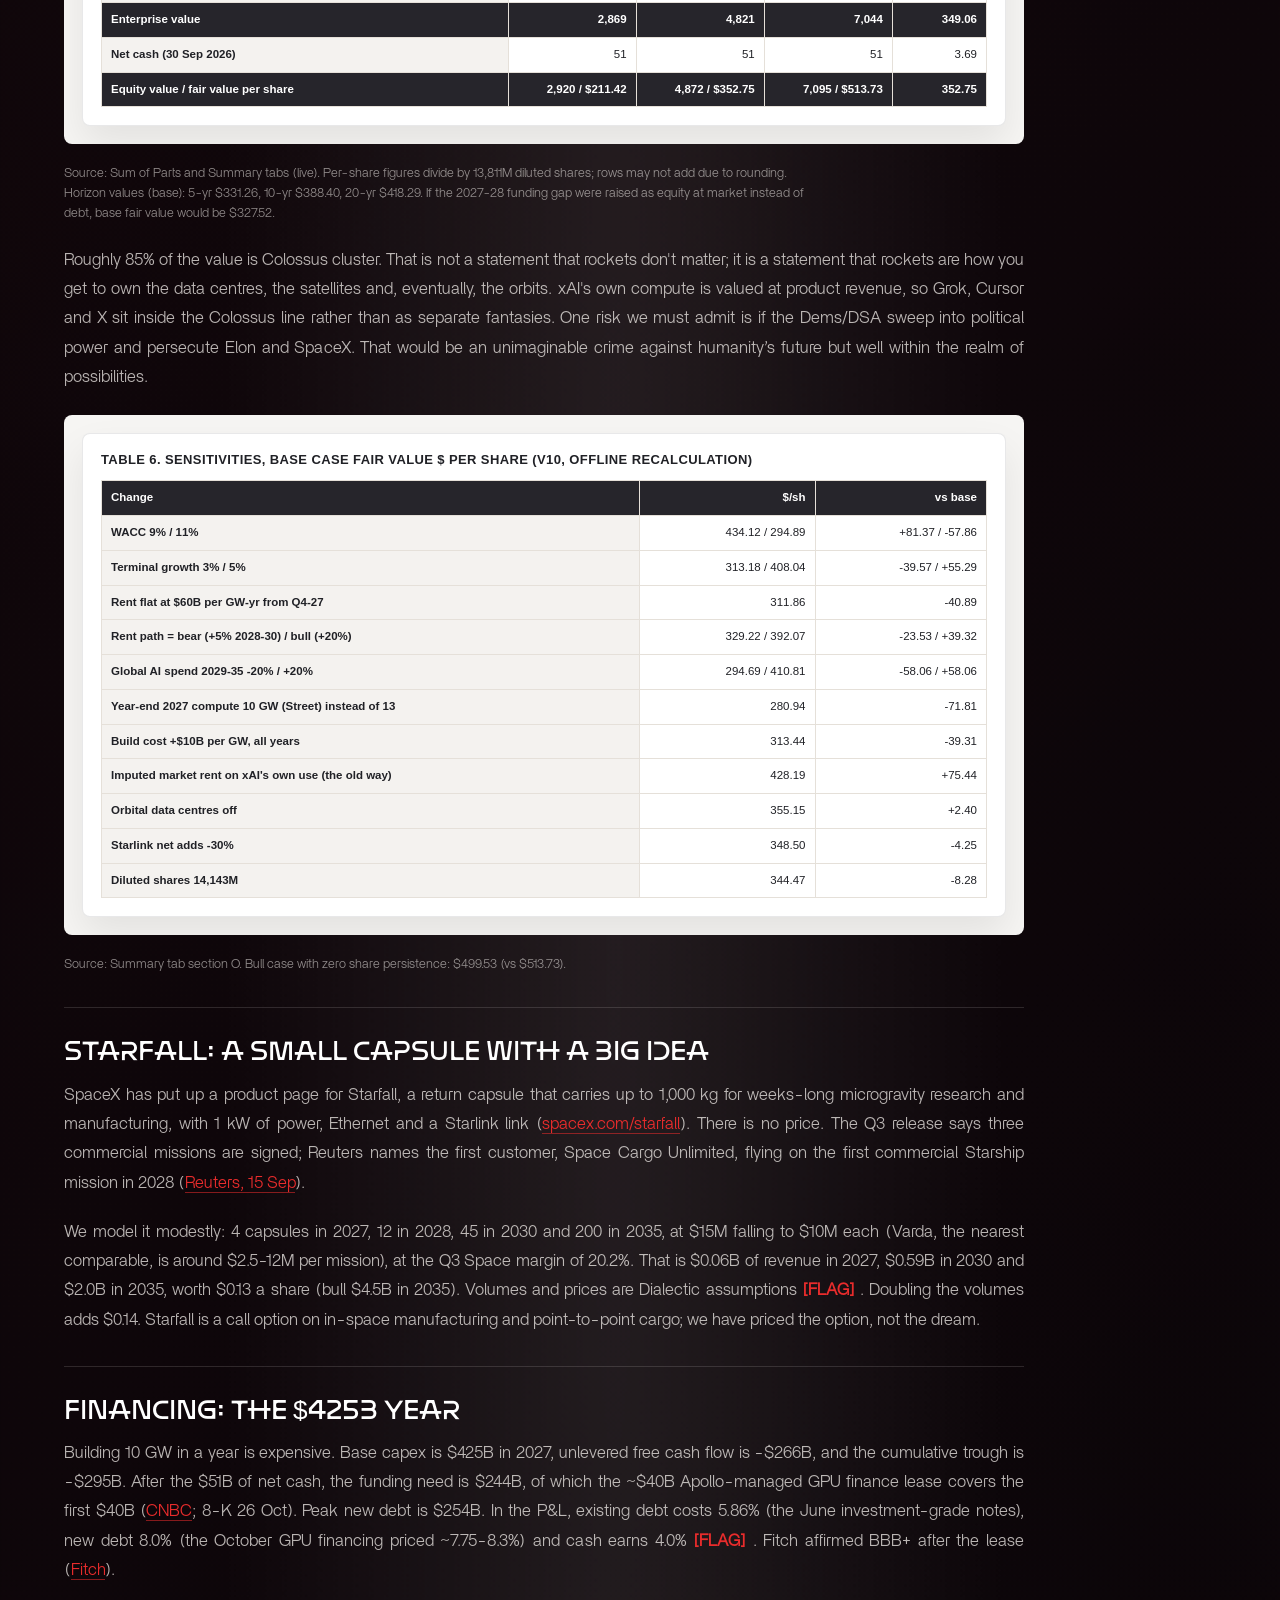
==== commit cb661aa5: "Add post-Q3 SpaceX valuation update" ====
--- a/index.html
+++ b/index.html
@@ -3,3109 +3,834 @@
 <head>
   <meta charset="utf-8">
   <meta name="viewport" content="width=device-width, initial-scale=1">
-  <title>SpaceX Thesis &amp; Valuation — Post-Q2 2026</title>
-  <link rel="preload" as="image" href="./assets/hero/orbit-reentry.jpg">
-  <style>
-@font-face {
-  font-family: 'Dialectic';
-  src: url('[data-uri]') format('opentype');
-  font-weight: normal; font-style: normal; font-display: swap;
-}
-@font-face {
-  font-family: 'DialecticText';
-  src: url('./assets/fonts/dialectic.woff2') format('woff2');
-  font-weight: normal; font-style: normal; font-display: swap;
-}
-@font-face {
-  font-family: 'BrittiSansLight';
-  src: url('./assets/fonts/britti-sans-light.otf') format('opentype');
-  font-weight: 300; font-style: normal; font-display: swap;
-}
-    :root{
-      --bg:#050507;
-      --panel:#101114;
-      --panel-2:#17181d;
-      --ink:#f5f2ee;
-      --muted:rgba(245,242,238,.68);
-      --line:rgba(245,242,238,.14);
-      --red:#e92c2c;
-      --red-soft:rgba(233,44,44,.18);
-      --shadow:0 30px 90px rgba(0,0,0,.42);
-      --radius:8px;
-      --font-display:'Dialectic','Arial',sans-serif;
-      --font-body:'DialecticText',Arial,ui-sans-serif,system-ui,-apple-system,BlinkMacSystemFont,"Segoe UI",sans-serif;
-      --font-prose:'BrittiSansLight',Arial,ui-sans-serif,system-ui,-apple-system,BlinkMacSystemFont,"Segoe UI",sans-serif;
-      --font:var(--font-body);
-      --copy-size:17px;
-    }
-    *{box-sizing:border-box}
-    html{scroll-behavior:smooth;background:var(--bg)}
-    body{
-      margin:0;
-      font-family:var(--font);
-      color:var(--ink);
-      background:
-        radial-gradient(ellipse at 16% 18%,rgba(108,118,190,.24),transparent 34%),
-        radial-gradient(ellipse at 78% 24%,rgba(233,44,44,.16),transparent 32%),
-        radial-gradient(ellipse at 48% 72%,rgba(255,255,255,.09),transparent 42%),
-        linear-gradient(132deg,#050507 0%,#080812 34%,#12070b 58%,#040407 100%),
-        var(--bg);
-      min-height:100vh;
-      overflow-x:hidden;
-    }
-    body::before{
-      content:"";
-      position:fixed;
-      inset:0;
-      z-index:0;
-      pointer-events:none;
-      opacity:.28;
-      background-image:
-        radial-gradient(ellipse at 28% 30%,rgba(80,94,145,.10),transparent 32%),
-        radial-gradient(ellipse at 66% 42%,rgba(75,34,42,.055),transparent 38%),
-        radial-gradient(ellipse at 44% 70%,rgba(255,255,255,.035),transparent 40%),
-        linear-gradient(118deg,transparent 18%,rgba(78,88,126,.055) 38%,rgba(255,255,255,.028) 50%,rgba(82,38,46,.03) 62%,transparent 82%),
-        radial-gradient(circle,rgba(255,255,255,.58) 0 .8px,transparent 1.2px),
-        radial-gradient(circle,rgba(255,255,255,.30) 0 .75px,transparent 1.15px),
-        radial-gradient(circle,rgba(181,196,255,.24) 0 .65px,transparent 1px);
-      background-size:100% 100%,100% 100%,100% 100%,100% 100%,76px 76px,128px 128px,184px 184px;
-      background-position:center,center,center,center,0 0,34px 58px,92px 18px;
-      animation:starDrift 180s linear infinite;
-    }
-    body::after{
-      content:"";
-      position:fixed;
-      inset:-18%;
-      z-index:0;
-      pointer-events:none;
-      opacity:.07;
-      background:
-        conic-gradient(from 210deg at 50% 50%,transparent 0 16%,rgba(255,255,255,.07) 24%,rgba(82,92,130,.08) 31%,rgba(78,36,42,.05) 40%,transparent 56% 100%);
-      filter:blur(46px);
-      transform:rotate(-9deg);
-    }
-    @keyframes starDrift{to{transform:translate3d(-112px,64px,0)}}
-    a{color:inherit;text-decoration:none}
-    button{font:inherit}
-    .site-shell,.footer{position:relative;z-index:1}
-    .nav{
-      position:fixed;
-      top:0;
-      left:0;
-      right:0;
-      z-index:40;
-      height:68px;
-      display:flex;
-      align-items:center;
-      justify-content:space-between;
-      padding:0 5vw;
-      border-bottom:1px solid var(--line);
-      background:rgba(5,5,7,.66);
-      backdrop-filter:blur(18px);
-    }
-    .brand{display:flex;align-items:center;gap:12px;font-family:var(--font-display);font-size:13px;letter-spacing:.12em;text-transform:uppercase;font-weight:400}
-    .brand-mark{width:9px;height:9px;background:var(--red);box-shadow:0 0 22px rgba(233,44,44,.8)}
-    .brand-dialectic{color:var(--red)}
-    .nav-links{display:flex;gap:8px;align-items:center;justify-content:flex-end;min-width:0;flex:1;overflow-x:auto;scrollbar-width:none}
-    .nav-links::-webkit-scrollbar{display:none}
-    .nav-links a{
-      font-family:var(--font-display);
-      color:rgba(245,242,238,.66);
-      font-size:12px;
-      letter-spacing:.06em;
-      padding:10px 12px;
-      border-radius:999px;
-      transition:color .2s ease,background .2s ease,transform .2s ease;
-    }
-    .nav-links a:hover,.nav-links a.active{color:#fff;background:rgba(255,255,255,.08);transform:translateY(-1px)}
-    /* Nine nav items (two more than the pre-IPO edition) must sit on one line without
-       clipping the brand, so the brand is pinned and the links step down in size. */
-    .nav-links a{white-space:nowrap}
-    .brand{flex:0 0 auto}
-    /* .nav-links is justify-content:flex-end, so any overflow spills LEFT and hides
-       under the brand instead of scrolling. Nine items therefore have to be made to
-       fit: reclaim the 5vw gutter and step the link size down with the viewport. */
-    .nav{gap:14px;padding:0 clamp(24px,3.4vw,72px)}
-    .nav-links{gap:5px;justify-content:flex-end;flex-wrap:nowrap}
-    @media(max-width:1600px){
-      .nav-links{gap:2px}
-      .nav-links a{padding:10px 8px;font-size:11px;letter-spacing:.05em}
-    }
-    @media(max-width:1400px){
-      .nav-links a{padding:9px 6px;font-size:10px;letter-spacing:.03em}
-    }
-    @media(max-width:1320px){
-      .nav-links a{padding:8px 5px;font-size:9px;letter-spacing:0}
-      .nav-edition{height:21px;padding:0 8px;font-size:7.5px;letter-spacing:.06em}
-    }
-    @media(max-width:1200px){
-      /* Below this the eight items cannot fit: flip to flex-start so the overflow
-         spills right and is actually scrollable, instead of hiding under the brand. */
-      .nav-links{justify-content:flex-start;-webkit-overflow-scrolling:touch}
-      .nav-links a{padding:8px 6px}
-    }
-    .nav-actions{
-      display:flex;
-      align-items:center;
-      justify-content:flex-end;
-      margin-left:14px;
-      position:relative;
-      z-index:45;
-      flex:0 0 auto;
-    }
-    /* Language switcher temporarily disabled (per-language pages not present in this build). */
-    .language-switcher{position:relative;display:none}
-    .language-trigger{
-      appearance:none;
-      border:1px solid rgba(245,242,238,.20);
-      background:rgba(245,242,238,.12);
-      color:#fff;
-      min-width:88px;
-      height:42px;
-      padding:0 18px;
-      border-radius:999px;
-      display:inline-flex;
-      align-items:center;
-      justify-content:center;
-      gap:11px;
-      font-family:var(--font-display);
-      font-size:15px;
-      line-height:1;
-      letter-spacing:.08em;
-      text-transform:uppercase;
-      cursor:pointer;
-      box-shadow:inset 0 0 0 1px rgba(255,255,255,.035),0 14px 34px rgba(0,0,0,.22);
-      transition:background .18s ease,border-color .18s ease,transform .18s ease;
-      white-space:nowrap;
-    }
-    .language-trigger:hover,
-    .language-trigger[aria-expanded="true"]{
-      background:rgba(245,242,238,.18);
-      border-color:rgba(245,242,238,.34);
-      transform:translateY(-1px);
-    }
-    .language-trigger svg{
-      width:18px;
-      height:18px;
-      flex:0 0 auto;
-      stroke:currentColor;
-      opacity:.94;
-    }
-    .language-trigger span{display:inline-block;min-width:24px;text-align:left}
-    .language-menu{
-      position:absolute;
-      top:calc(100% + 10px);
-      right:0;
-      width:220px;
-      padding:8px;
-      border:1px solid rgba(245,242,238,.18);
-      border-radius:14px;
-      background:rgba(10,11,15,.92);
-      backdrop-filter:blur(18px);
-      box-shadow:0 22px 60px rgba(0,0,0,.36);
-      display:grid;
-      gap:4px;
-    }
-    .language-menu[hidden]{display:none}
-    .language-menu button{
-      appearance:none;
-      border:0;
-      background:transparent;
-      color:rgba(245,242,238,.72);
-      width:100%;
-      min-height:34px;
-      padding:8px 10px;
-      border-radius:9px;
-      display:flex;
-      align-items:center;
-      justify-content:space-between;
-      font-family:var(--font-body);
-      font-size:12px;
-      letter-spacing:.04em;
-      text-align:left;
-      cursor:pointer;
-    }
-    .language-menu button::after{
-      content:attr(data-lang-code);
-      color:rgba(245,242,238,.44);
-      font-family:var(--font-display);
-      font-size:10px;
-      letter-spacing:.08em;
-    }
-    .language-menu button:hover,
-    .language-menu button[aria-checked="true"]{
-      background:rgba(245,242,238,.10);
-      color:#fff;
-    }
-    .page{
-      min-height:auto;
-      padding:84px 5vw 72px;
-      position:relative;
-      display:flex;
-      align-items:flex-start;
-      overflow:hidden;
-      border-bottom:1px solid var(--line);
-    }
-    .page:not(.landing){min-height:100vh}
-    .page::before{
-      content:"";
-      position:absolute;
-      inset:0;
-      z-index:1;
-      pointer-events:none;
-      opacity:.28;
-      mix-blend-mode:screen;
-      background:
-        linear-gradient(108deg,transparent 0 36%,rgba(255,255,255,var(--section-sweep-opacity,0)) 48%,rgba(233,44,44,var(--section-sweep-red-opacity,0)) 54%,transparent 68% 100%),
-        radial-gradient(ellipse at 18% 24%,rgba(80,94,145,.08),transparent 34%),
-        radial-gradient(ellipse at 72% 38%,rgba(78,36,42,.045),transparent 38%),
-        radial-gradient(ellipse at 46% 68%,rgba(255,255,255,.032),transparent 34%),
-        linear-gradient(116deg,transparent 20%,rgba(76,88,126,.055) 40%,rgba(255,255,255,.028) 50%,rgba(82,38,46,.032) 62%,transparent 80%),
-        radial-gradient(circle,rgba(255,255,255,.48) 0 .8px,transparent 1.2px),
-        radial-gradient(circle,rgba(255,255,255,.22) 0 .7px,transparent 1.1px);
-      background-size:240% 100%,100% 100%,100% 100%,100% 100%,100% 100%,88px 88px,156px 156px;
-      background-position:115% 0,center,center,center,center,0 0,72px 96px;
-      background-repeat:no-repeat,no-repeat,no-repeat,no-repeat,no-repeat,repeat,repeat;
-      animation:none;
-    }
-    .page:not(.landing)::after{
-      content:"";
-      position:absolute;
-      inset:-8%;
-      z-index:0;
-      pointer-events:none;
-      opacity:0;
-      background:
-        linear-gradient(90deg,rgba(5,5,7,.92) 0%,rgba(5,5,7,.72) 38%,rgba(5,5,7,.82) 100%),
-        linear-gradient(0deg,rgba(5,5,7,.88) 0%,rgba(5,5,7,.40) 44%,rgba(5,5,7,.76) 100%),
-        radial-gradient(ellipse at var(--section-glow-x,72%) var(--section-glow-y,32%),var(--section-glow,rgba(233,44,44,.20)),transparent 38%),
-        var(--section-art);
-      background-size:cover;
-      background-position:var(--section-art-position,center);
-      background-repeat:no-repeat;
-      filter:saturate(.9) contrast(1.08) brightness(.78);
-      transform:scale(1.08) translate3d(var(--section-pan-x,-1%),var(--section-pan-y,0),0);
-      transition:opacity .8s ease,filter .8s ease;
-      animation:none;
-    }
-    .page:not(.landing).is-current::after{opacity:0;filter:saturate(.98) contrast(1.12) brightness(.84)}
-    #executive-summary{--section-art:url("./assets/hero/orbital-earth-view.jpg");--section-art-position:center 50%;--section-glow:rgba(255,236,205,.16);--section-glow-x:54%;--section-glow-y:34%;--section-pan-x:.8%;--section-pan-y:-1.4%}
-    #valuation-analysis{--section-art:url("./assets/hero/starship-liftoff-close.jpg");--section-art-position:center 45%;--section-glow:rgba(255,196,120,.20);--section-glow-x:52%;--section-glow-y:50%;--section-pan-x:1.4%;--section-pan-y:-1.2%}
-    #investment-thesis{--section-art:url("./assets/hero/starbase-vehicles-sunset.jpg");--section-art-position:center 58%;--section-glow:rgba(210,218,232,.15);--section-glow-x:50%;--section-glow-y:48%;--section-pan-x:-1.3%;--section-pan-y:-.4%}
-    #companies{--section-art:url("./assets/hero/booster-catch.jpg");--section-art-position:center 52%;--section-glow:rgba(255,184,82,.18);--section-glow-x:58%;--section-glow-y:44%;--section-pan-x:-1.4%;--section-pan-y:-.8%}
-    #risks{--section-art:url("./assets/hero/booster-catch-wide.jpg");--section-art-position:center 50%;--section-glow:rgba(255,214,168,.20);--section-glow-x:50%;--section-glow-y:28%;--section-pan-x:1%;--section-pan-y:-1.6%}
-    #conclusion{--section-art:url("./assets/hero/falcon-heavy-launch.jpg");--section-art-position:center 48%;--section-glow:rgba(233,44,44,.16);--section-glow-x:58%;--section-glow-y:36%;--section-pan-x:-1.2%;--section-pan-y:-.8%}
-    #annexes{--section-art:url("./assets/hero/orbit-reentry.jpg");--section-art-position:center 52%;--section-glow:rgba(255,184,82,.18);--section-glow-x:58%;--section-glow-y:44%;--section-pan-x:-1.4%;--section-pan-y:-.8%}
-    .landing::before{opacity:.10}
-    .landing{
-      min-height:100vh;
-      align-items:flex-start;
-      padding-top:clamp(94px,10.5vh,120px);
-      padding-bottom:34px;
-    }
-    .video-backdrop,.global-photo-backdrop{
-      inset:0;
-      z-index:0;
-      pointer-events:none;
-      overflow:hidden;
-      isolation:isolate;
-      background:#030306;
-    }
-    .video-backdrop{position:absolute}
-    .global-photo-backdrop{position:fixed}
-    .video-backdrop::before,.global-photo-backdrop::before{
-      content:"";
-      position:absolute;
-      inset:0;
-      z-index:7;
-      opacity:.42;
-      background-image:
-        radial-gradient(circle,rgba(255,255,255,.80) 0 .7px,transparent 1.1px),
-        radial-gradient(circle,rgba(181,196,255,.34) 0 .75px,transparent 1.2px),
-        radial-gradient(circle,rgba(255,255,255,.20) 0 .6px,transparent 1px);
-      background-size:92px 92px,146px 146px,212px 212px;
-      background-position:0 0,42px 64px,120px 28px;
-      mix-blend-mode:screen;
-      animation:heroStarfield 96s linear infinite;
-    }
-    .video-backdrop::after,.global-photo-backdrop::after{
-      content:"";
-      position:absolute;
-      inset:0;
-      z-index:8;
-      background:
-        linear-gradient(90deg,rgba(3,4,9,.88) 0%,rgba(3,4,9,.56) 34%,rgba(3,4,9,.20) 64%,rgba(3,4,9,.62) 100%),
-        linear-gradient(0deg,rgba(3,4,9,.82) 0%,rgba(3,4,9,.12) 42%,rgba(3,4,9,.42) 100%),
-        radial-gradient(ellipse at 72% 48%,rgba(233,44,44,.18),transparent 38%);
-    }
-    .hero-video{
-      inset:0;
-      overflow:hidden;
-      background-image:none;
-      background-position:center 66%;
-    }
-    .hero-video video{display:none}
-    .hero-photo{
-      position:absolute;
-      inset:-4%;
-      opacity:0;
-      background-image:var(--photo);
-      background-size:cover;
-      background-position:var(--photo-position,center 68%);
-      transform:scale(1.03);
-      animation:photoRotate 81s ease-in-out infinite;
-      will-change:opacity;
-    }
-    .hero-photo:nth-of-type(1){animation-delay:0s}
-    .hero-photo:nth-of-type(2){animation-delay:7s}
-    .hero-photo:nth-of-type(3){animation-delay:14s}
-    .hero-photo:nth-of-type(4){animation-delay:21s}
-    .hero-photo:nth-of-type(5){animation-delay:28s}
-    .hero-photo:nth-of-type(6){animation-delay:35s}
-    .hero-photo:nth-of-type(7){animation-delay:42s}
-    .hero-photo:nth-of-type(8){animation-delay:49s}
-    .hero-photo:nth-of-type(9){animation-delay:56s}
-    .hero-video::after{
-      background:
-        linear-gradient(90deg,rgba(3,4,9,.72) 0%,rgba(3,4,9,.22) 48%,rgba(3,4,9,.28) 100%),
-        linear-gradient(0deg,rgba(3,4,9,.68) 0%,rgba(3,4,9,.06) 50%,rgba(3,4,9,.06) 100%);
-    }
-    @keyframes photoRotate{
-      0%{opacity:0}
-      2.2%{opacity:.82}
-      8.9%{opacity:.82}
-      11.1%{opacity:0}
-      100%{opacity:0}
-    }
-    .page-inner{position:relative;z-index:2;width:100%;max-width:1180px;margin:0 auto}
-    .page-kicker{
-      font-family:var(--font-display);
-      color:var(--red);
-      font-size:11px;
-      letter-spacing:.24em;
-      text-transform:uppercase;
-      font-weight:400;
-      margin-bottom:18px;
-    }
-    h1,h2,h3,p{margin:0}
-    h1,h2,h3,.expand-title,.metric-square strong,.hero-metric-card strong,.btn,.card-index,.expand-action,.detail-label,.metric-square span,.hero-metric-card span,.company-map-heading,.company-map-button,.spacex-wordmark,.hero-subtitle{font-family:var(--font-display)}
-    h1{
-      max-width:960px;
-      font-size:clamp(36px,5.3vw,82px);
-      line-height:.88;
-      letter-spacing:0;
-      font-weight:400;
-    }
-    .landing h1{
-      max-width:1280px;
-      color:#fff;
-      font-size:clamp(30px,3.4vw,54px);
-      line-height:.94;
-      letter-spacing:0;
-    }
-    .landing .page-inner{max-width:1280px}
-    .landing .page-kicker{
-      font-size:10px;
-      margin-bottom:14px;
-    }
-    .spacex-wordmark{
-      display:block;
-      width:clamp(156px,20vw,286px);
-      max-width:62vw;
-      line-height:0;
-      margin:6px 0 18px;
-    }
-    .spacex-wordmark img{
-      display:block;
-      width:100%;
-      height:auto;
-      filter:drop-shadow(0 0 22px rgba(255,255,255,.18));
-    }
-    .hero-subtitle{
-      max-width:1120px;
-      color:rgba(245,242,238,.74);
-      font-size:clamp(15px,1.4vw,20px);
-      line-height:1.2;
-      letter-spacing:0;
-      margin-top:12px;
-    }
-    .hero-subtitle span{color:rgba(233,44,44,.78);padding:0 12px}
-    h2{
-      max-width:860px;
-      font-size:clamp(28px,3.8vw,52px);
-      line-height:.94;
-      letter-spacing:0;
-      font-weight:400;
-    }
-    .lede{
-      max-width:760px;
-      color:var(--muted);
-      font-family:var(--font-prose);
-      font-size:var(--copy-size);
-      line-height:1.64;
-      margin-top:24px;
-    }
-    #businessUnitLead{
-      max-width:960px;
-      color:rgba(245,242,238,.74);
-      line-height:1.72;
-      text-align:justify;
-    }
-    .hero-grid{display:grid;grid-template-columns:minmax(0,1280px);gap:38px;align-items:center}
-    .hero-actions{display:flex;gap:12px;flex-wrap:wrap;margin-top:34px}
-    .hero-metric-grid{
-      display:grid;
-      grid-template-columns:repeat(3,minmax(0,1fr));
-      gap:16px;
-      max-width:1120px;
-      margin-top:24px;
-    }
-    .hero-metric-card{
-      min-height:116px;
-      border:1px solid var(--line);
-      border-radius:var(--radius);
-      background:linear-gradient(145deg,var(--panel-2),#0b0b0e);
-      box-shadow:0 24px 70px rgba(0,0,0,.28);
-      padding:clamp(14px,1.45vw,18px);
-      display:flex;
-      flex-direction:column;
-      justify-content:space-between;
-      gap:10px;
-      overflow:hidden;
-    }
-    .hero-metric-card::before{
-      content:"";
-      width:34px;
-      height:3px;
-      background:var(--red);
-      box-shadow:0 0 18px rgba(233,44,44,.45);
-    }
-    .hero-metric-card strong{
-      color:#fff;
-      display:inline-flex;
-      align-items:baseline;
-      font-size:clamp(28px,2.45vw,38px);
-      line-height:.94;
-      font-weight:400;
-      letter-spacing:0;
-      white-space:nowrap;
-      max-width:100%;
-    }
-    .hero-metric-card strong small{display:inline;font-size:.46em;line-height:1;margin-left:6px;color:rgba(245,242,238,.72);white-space:nowrap}
-    .hero-metric-card span{
-      color:rgba(245,242,238,.64);
-      font-size:10px;
-      line-height:1.25;
-      letter-spacing:.14em;
-      text-transform:uppercase;
-      font-weight:400;
-      max-width:280px;
-    }
-    .landing-company-map{
-      max-width:1280px;
-      margin-top:24px;
-      display:grid;
-      grid-template-columns:repeat(3,minmax(0,1fr));
-      gap:0;
-      border:1px solid rgba(245,242,238,.18);
-      border-radius:var(--radius);
-      background:rgba(3,4,8,.56);
-      overflow:hidden;
-      backdrop-filter:blur(12px);
-    }
-    .company-map-group{
-      border:0;
-      border-right:1px solid rgba(245,242,238,.14);
-      border-radius:0;
-      background:transparent;
-      padding:18px 24px 20px;
-      min-height:162px;
-      backdrop-filter:none;
-    }
-    .company-map-group:last-child{border-right:0}
-    .company-map-heading{
-      display:block;
-      color:var(--red);
-      font-size:11px;
-      letter-spacing:.28em;
-      text-transform:uppercase;
-      margin-bottom:14px;
-      font-weight:400;
-    }
-    .company-map-list{display:grid;gap:6px}
-    .company-map-button{
-      width:100%;
-      min-height:22px;
-      border:0;
-      border-radius:0;
-      background:transparent;
-      color:rgba(245,242,238,.82);
-      padding:0 0 0 18px;
-      text-align:left;
-      font-size:clamp(12px,1vw,15px);
-      line-height:1.18;
-      cursor:pointer;
-      position:relative;
-      transition:transform .2s ease,color .2s ease;
-    }
-    .company-map-button::before{
-      content:"";
-      position:absolute;
-      left:0;
-      top:.58em;
-      width:6px;
-      height:6px;
-      border-radius:999px;
-      background:var(--red);
-      box-shadow:0 0 12px rgba(233,44,44,.42);
-    }
-    .company-map-button:hover{
-      transform:translateX(4px);
-      color:#fff;
-    }
-    .btn{
-      font-family:var(--font-display);
-      border:1px solid var(--line);
-      background:rgba(255,255,255,.06);
-      color:#fff;
-      min-height:44px;
-      padding:0 18px;
-      border-radius:999px;
-      display:inline-flex;
-      align-items:center;
-      justify-content:center;
-      gap:10px;
-      cursor:pointer;
-      transition:transform .22s ease,background .22s ease,border-color .22s ease;
-    }
-    .btn:hover{transform:translateY(-2px);background:rgba(255,255,255,.11);border-color:rgba(255,255,255,.28)}
-    .btn.primary{background:#fff;color:#08080a;border-color:#fff}
-    .btn.primary:hover{background:#e9e9e9}
-    .orbital-card{
-      min-height:360px;
-      border:1px solid var(--line);
-      border-radius:var(--radius);
-      background:linear-gradient(145deg,rgba(255,255,255,.08),rgba(255,255,255,.025));
-      box-shadow:var(--shadow);
-      position:relative;
-      overflow:hidden;
-    }
-    .orbital-card::before{
-      content:"";
-      position:absolute;
-      width:150px;
-      height:150px;
-      left:50%;
-      top:50%;
-      transform:translate(-50%,-50%);
-      border-radius:50%;
-      background:var(--red);
-      box-shadow:0 0 120px rgba(233,44,44,.55);
-      animation:pulseCore 4s ease-in-out infinite;
-    }
-    .orbital-card::after{
-      content:"";
-      position:absolute;
-      inset:46px;
-      border-radius:50%;
-      border:1px solid rgba(255,255,255,.14);
-      box-shadow:0 0 0 56px rgba(255,255,255,.035),0 0 0 112px rgba(255,255,255,.025);
-      animation:rotateOrbit 38s linear infinite;
-    }
-    .landing-orbital{
-      position:absolute;
-      z-index:1;
-      right:clamp(24px,7vw,110px);
-      top:clamp(120px,20vh,210px);
-      width:clamp(190px,24vw,340px);
-      min-height:auto;
-      aspect-ratio:1;
-      opacity:.62;
-      pointer-events:none;
-      backdrop-filter:blur(2px);
-      box-shadow:0 28px 90px rgba(0,0,0,.30);
-    }
-    .landing-orbital .orbit-moon{
-      position:absolute;
-      left:50%;
-      top:50%;
-      width:7px;
-      height:7px;
-      margin:-3.5px 0 0 -3.5px;
-      border-radius:999px;
-      background:rgba(245,242,238,.9);
-      box-shadow:0 0 14px rgba(255,255,255,.82);
-      animation:orbitMoon 12s linear infinite;
-      z-index:2;
-    }
-    .landing-orbital .orbit-moon:nth-child(2){
-      width:5px;
-      height:5px;
-      margin:-2.5px 0 0 -2.5px;
-      background:var(--red);
-      box-shadow:0 0 16px rgba(233,44,44,.9);
-      animation-duration:17s;
-      animation-delay:-5s;
-    }
-    .landing-orbital .orbit-moon:nth-child(3){
-      width:6px;
-      height:6px;
-      margin:-3px 0 0 -3px;
-      animation-duration:23s;
-      animation-delay:-12s;
-      opacity:.72;
-    }
-    @keyframes pulseCore{50%{transform:translate(-50%,-50%) scale(1.05);box-shadow:0 0 150px rgba(233,44,44,.72)}}
-    @keyframes rotateOrbit{to{transform:rotate(360deg)}}
-    @keyframes orbitMoon{
-      from{transform:rotate(0deg) translateX(clamp(72px,10vw,135px)) rotate(0deg)}
-      to{transform:rotate(360deg) translateX(clamp(72px,10vw,135px)) rotate(-360deg)}
-    }
-    .summary-metrics{
-      display:grid;
-      grid-template-columns:repeat(3,minmax(220px,1fr));
-      gap:14px;
-      margin:40px 0 28px;
-      max-width:1180px;
-    }
-    .metric-square{
-      min-height:230px;
-      border:1px solid var(--line);
-      border-radius:var(--radius);
-      background:linear-gradient(145deg,var(--panel-2),#0b0b0e);
-      box-shadow:var(--shadow);
-      padding:clamp(20px,2.25vw,26px);
-      display:flex;
-      flex-direction:column;
-      justify-content:space-between;
-      overflow:hidden;
-      transition:transform .24s ease,border-color .24s ease;
-    }
-    .metric-square:hover{transform:translateY(-5px);border-color:rgba(233,44,44,.65)}
-    .metric-square span{color:rgba(245,242,238,.62);font-size:11px;line-height:1.25;letter-spacing:.14em;text-transform:uppercase;font-weight:400}
-    .metric-square strong{font-size:clamp(32px,3.55vw,48px);line-height:.94;letter-spacing:0;font-weight:400;max-width:100%}
-    .metric-square strong small{display:block;font-size:.46em;line-height:1;margin-top:8px;color:rgba(245,242,238,.72)}
-    .copy-panel{
-      max-width:960px;
-      display:grid;
-      gap:20px;
-      color:rgba(245,242,238,.74);
-      font-family:var(--font-prose);
-      font-size:var(--copy-size);
-      line-height:1.72;
-    }
-    h2 + .copy-panel{margin-top:28px}
-    .copy-panel p,
-    .copy-panel li{text-align:justify}
-    .lede + .copy-panel{margin-top:26px}
-    .lede + .valuation-copy{margin-top:28px}
-    .valuation-copy .detail-heading{margin-top:18px}
-    .valuation-copy .detail-heading:first-child{margin-top:0}
-    .model-output-box{
-      border:1px solid rgba(245,242,238,.14);
-      border-left:5px solid var(--red);
-      border-radius:var(--radius);
-      background:linear-gradient(145deg,rgba(245,242,238,.075),rgba(245,242,238,.028));
-      box-shadow:0 24px 70px rgba(0,0,0,.24);
-      padding:24px 28px;
-      color:rgba(245,242,238,.82);
-      font-family:var(--font-prose);
-    }
-    .model-output-box h4{
-      margin:0 0 12px;
-      color:#fff;
-      font-family:var(--font-prose);
-      font-size:20px;
-      line-height:1.2;
-      font-weight:700;
-    }
-    .model-output-box p{
-      margin:8px 0 0;
-      text-align:left;
-      font-size:var(--copy-size);
-      line-height:1.5;
-    }
-    .disclaimer-box strong{color:#fff}
-    .summary-actions{display:flex;gap:12px;flex-wrap:wrap;margin-top:8px}
-    #valuation-analysis{scroll-margin-top:96px}
-    .section-note{
-      max-width:760px;
-      color:rgba(245,242,238,.55);
-      font-family:var(--font-prose);
-      font-size:13px;
-      line-height:1.55;
-      margin-top:18px;
-    }
-    .interactive-grid{
-      display:grid;
-      grid-template-columns:minmax(0,1fr);
-      gap:14px;
-      margin-top:36px;
-      align-items:stretch;
-    }
-    .thesis-card{
-      padding:24px;
-      display:flex;
-      flex-direction:column;
-      min-height:100%;
-    }
-    .thesis-card:hover{
-      transform:none;
-      border-color:var(--line);
-    }
-    .thesis-title{
-      font-family:var(--font-display);
-      color:#fff;
-      font-size:clamp(24px,2vw,30px);
-      line-height:1.04;
-      letter-spacing:0;
-      font-weight:400;
-      margin:26px 0 12px;
-    }
-    .thesis-card .detail-heading{
-      font-size:clamp(18px,1.45vw,23px);
-      color:rgba(245,242,238,.84);
-      margin:0 0 16px;
-    }
-    .thesis-copy{
-      color:rgba(245,242,238,.76);
-      font-family:var(--font-prose);
-      font-size:var(--copy-size);
-      line-height:1.72;
-      flex:1 1 auto;
-    }
-    .thesis-copy p{
-      margin:0 0 16px;
-    }
-    .thesis-copy p:last-child{
-      margin-bottom:0;
-    }
-    .thesis-chart-disclosure{
-      margin-top:auto;
-      padding-top:22px;
-    }
-    .thesis-chart-disclosure .expand-trigger{
-      min-height:auto;
-      padding:16px 18px;
-      border:1px solid rgba(245,242,238,.14);
-      border-radius:var(--radius-sm);
-      background:rgba(255,255,255,.025);
-    }
-    .thesis-chart-disclosure .expand-title{
-      margin-top:12px;
-      font-size:18px;
-    }
-    .annex-grid{
-      display:grid;
-      grid-template-columns:repeat(2,minmax(0,1fr));
-      gap:14px;
-      margin-top:36px;
-    }
-    .company-grid{
-      display:grid;
-      grid-template-columns:repeat(3,minmax(0,1fr));
-      gap:14px;
-      margin-top:36px;
-    }
-    .chart-accordion{
-      display:grid;
-      gap:14px;
-      margin-top:34px;
-      max-width:1180px;
-    }
-    .chart-accordion .expand-trigger{
-      min-height:126px;
-      padding:22px 24px;
-    }
-    .chart-accordion .expand-title{margin-top:22px}
-    .expand-card{
-      border:1px solid var(--line);
-      border-radius:var(--radius);
-      background:linear-gradient(145deg,#15161a,#0b0b0e);
-      overflow:hidden;
-      box-shadow:0 24px 70px rgba(0,0,0,.28);
-      transition:transform .24s ease,border-color .24s ease,background .24s ease;
-    }
-    .expand-card:hover{transform:translateY(-4px);border-color:rgba(233,44,44,.62)}
-    .expand-card.is-open{grid-column:1/-1;border-color:rgba(233,44,44,.72);background:#09090c}
-    .expand-trigger{
-      width:100%;
-      text-align:left;
-      border:0;
-      background:transparent;
-      color:#fff;
-      cursor:pointer;
-      min-height:190px;
-      padding:22px;
-      display:flex;
-      flex-direction:column;
-      justify-content:space-between;
-    }
-    .company-grid .expand-trigger{min-height:216px}
-    .card-index{color:var(--red);font-size:10px;letter-spacing:.18em;text-transform:uppercase;font-weight:400}
-    .expand-title{font-size:clamp(21px,2.1vw,30px);line-height:1.05;letter-spacing:0;margin-top:28px;font-weight:400}
-    .expand-summary{color:rgba(245,242,238,.64);font-size:14px;line-height:1.55;margin-top:12px}
-    .expand-action{color:rgba(245,242,238,.64);font-size:11px;letter-spacing:.14em;text-transform:uppercase;font-weight:400;margin-top:22px}
-    .expand-body{
-      height:0;
-      overflow:hidden;
-      transition:height .38s cubic-bezier(.22,1,.36,1);
-      border-top:1px solid transparent;
-    }
-    .expand-card.is-open .expand-body{border-top-color:rgba(255,255,255,.1)}
-    .expand-body-inner{
-      padding:22px 24px 28px;
-      color:rgba(245,242,238,.74);
-      font-family:var(--font-prose);
-      font-size:var(--copy-size);
-      line-height:1.72;
-      max-width:1180px;
-      opacity:0;
-      transform:translate3d(var(--detail-x,24px),8px,0);
-      transition:opacity .46s ease,transform .52s cubic-bezier(.22,1,.36,1);
-      transition-delay:.08s;
-    }
-    .expand-card.is-open .expand-body-inner{opacity:1;transform:translate3d(0,0,0)}
-    .expand-card:nth-child(even){--detail-x:-24px}
-    .expand-body-inner p{margin:0 0 16px}
-    .expand-body-inner p:last-child{margin-bottom:0}
-    .expand-body-inner ul{margin:10px 0 18px;padding-left:20px}
-    .expand-body-inner li{margin:8px 0}
-    .detail-summary-lede{
-      max-width:920px;
-      color:rgba(245,242,238,.72);
-      font-family:var(--font-prose);
-      font-size:var(--copy-size);
-      line-height:1.66;
-      margin:0 0 18px;
-    }
-    .detail-chart-grid{
-      display:grid;
-      grid-template-columns:minmax(0,1fr);
-      gap:30px;
-      width:min(100%,1140px);
-      margin:34px auto 28px;
-    }
-    .detail-chart-card{
-      margin:0;
-      border:1px solid rgba(245,242,238,.14);
-      border-radius:var(--radius);
-      background:#f6f5f3;
-      overflow:hidden;
-      box-shadow:0 28px 80px rgba(0,0,0,.30);
-    }
-    .detail-chart-card img{
-      display:block;
-      width:100%;
-      height:auto;
-      min-height:340px;
-      object-fit:contain;
-      background:#fff;
-    }
-    .detail-chart-card.is-interactive-chart{
-      background:#f6f5f3;
-    }
-    .interactive-chart-grid{
-      display:grid;
-      grid-template-columns:minmax(0,1fr);
-      gap:18px;
-      padding:18px;
-      background:#f6f5f3;
-    }
-    .interactive-chart-grid[data-panel-count="2"]{
-      grid-template-columns:repeat(auto-fit,minmax(360px,1fr));
-    }
-    .interactive-chart-grid[data-panel-count="3"]{
-      grid-template-columns:repeat(auto-fit,minmax(320px,1fr));
-    }
-    .interactive-chart-panel{
-      min-width:0;
-      border:1px solid rgba(32,33,38,.10);
-      border-radius:8px;
-      background:#fff;
-      padding:18px 18px 14px;
-      box-shadow:0 18px 38px rgba(0,0,0,.08);
-    }
-    .interactive-chart-title{
-      min-height:34px;
-      display:flex;
-      align-items:flex-start;
-      justify-content:center;
-      color:#202126;
-      font-family:Arial,sans-serif;
-      font-size:14px;
-      font-weight:800;
-      line-height:1.2;
-      text-align:center;
-      margin:0 0 12px;
-    }
-    .interactive-chart-stage{
-      position:relative;
-      height:var(--chart-height,320px);
-      min-height:240px;
-    }
-    .interactive-chart-stage canvas{
-      cursor:zoom-in;
-    }
-    .ix-lightbox{position:fixed;inset:0;z-index:200;background:rgba(20,19,24,.72);display:none;align-items:center;justify-content:center;padding:24px}
-    .ix-lightbox.is-open{display:flex}
-    .ix-lightbox-inner{background:#fff;border-radius:10px;width:min(1180px,96vw);max-height:92vh;padding:20px 22px 22px;position:relative;display:flex;flex-direction:column;color:#202126}
-    .ix-lightbox-close{position:absolute;top:9px;right:11px;border:0;background:none;font-size:26px;line-height:1;color:#888;cursor:pointer;padding:4px 8px}
-    .ix-lightbox-close:hover{color:#202126}
-    .ix-lightbox-title{font-size:14px;font-weight:650;margin-bottom:12px;padding-right:32px}
-    .ix-lightbox-stage{position:relative;flex:1 1 auto;height:min(70vh,620px);min-height:300px}
-    .interactive-chart-source{
-      color:#666;
-      background:#fbfaf8;
-      border-left:3px solid var(--red);
-      border-radius:0 4px 4px 0;
-      font-size:11px;
-      line-height:1.5;
-      padding:10px 12px;
-      margin:0 18px 18px;
-    }
-    .interactive-table-wrap{
-      padding:18px;
-      overflow:auto;
-      background:#f6f5f3;
-    }
-    .interactive-table-panel{
-      min-width:680px;
-      border:1px solid rgba(32,33,38,.10);
-      border-radius:8px;
-      background:#fff;
-      padding:18px;
-      box-shadow:0 18px 38px rgba(0,0,0,.08);
-    }
-    .interactive-table-title{
-      color:#202126;
-      font-family:Arial,sans-serif;
-      font-size:14px;
-      font-weight:800;
-      line-height:1.2;
-      text-align:center;
-      margin:0 0 14px;
-      text-transform:uppercase;
-      letter-spacing:.02em;
-    }
-    .sensitivity-table{
-      width:100%;
-      border-collapse:collapse;
-      color:#202126;
-      font-family:Arial,sans-serif;
-      font-size:12px;
-    }
-    .sensitivity-table th,
-    .sensitivity-table td{
-      border:1px solid #e5e0d9;
-      padding:9px 10px;
-      text-align:center;
-      white-space:nowrap;
-    }
-    .sensitivity-table th{
-      background:#26252b;
-      color:#fff;
-      font-weight:800;
-    }
-    .sensitivity-table td:first-child{
-      background:#26252b;
-      color:#fff;
-      font-weight:800;
-      text-align:left;
-    }
-    .sensitivity-table .base-cell{
-      background:var(--red);
-      color:#fff;
-      font-weight:800;
-      box-shadow:inset 0 0 0 2px #fff;
-    }
-    .sensitivity-table .up-1{background:#fff0e6}
-    .sensitivity-table .up-2{background:#ffd4b8}
-    .sensitivity-table .up-3{background:#ffa07a;color:#222}
-    .sensitivity-table .up-4{background:#ff6b6b;color:#fff}
-    .sensitivity-table .down-1{background:#c0392b;color:#fff}
-    .sensitivity-table .down-2{background:#922b21;color:#fff}
-    .sensitivity-table .down-3{background:#641e16;color:#fff}
-    .chart-expand-btn{
-      position:absolute;
-      right:10px;
-      top:10px;
-      z-index:4;
-      height:31px;
-      min-width:70px;
-      border:1px solid rgba(32,33,38,.14);
-      border-radius:6px;
-      background:rgba(255,255,255,.94);
-      color:#202126;
-      cursor:pointer;
-      font-family:var(--font-display);
-      font-size:10px;
-      letter-spacing:.12em;
-      text-transform:uppercase;
-      opacity:0;
-      transform:translateY(-3px);
-      transition:opacity .18s ease,transform .18s ease,border-color .18s ease,color .18s ease;
-      box-shadow:0 8px 22px rgba(0,0,0,.10);
-    }
-    .interactive-chart-stage:hover .chart-expand-btn,
-    .chart-expand-btn:focus-visible{
-      opacity:1;
-      transform:translateY(0);
-    }
-    .chart-expand-btn:hover,
-    .chart-expand-btn:focus-visible{
-      color:var(--red);
-      border-color:rgba(233,44,44,.46);
-      outline:none;
-    }
-    .chart-lightbox{
-      position:fixed;
-      inset:0;
-      z-index:120;
-      display:flex;
-      align-items:center;
-      justify-content:center;
-      padding:24px;
-      background:rgba(5,5,7,.86);
-      backdrop-filter:blur(14px);
-    }
-    .chart-lightbox[hidden]{display:none}
-    body.chart-lightbox-open{overflow:hidden}
-    .chart-lightbox-panel{
-      width:min(1320px,calc(100vw - 48px));
-      max-height:calc(100vh - 48px);
-      display:grid;
-      grid-template-rows:auto minmax(0,1fr) auto;
-      overflow:hidden;
-      border:1px solid rgba(245,242,238,.16);
-      border-radius:8px;
-      background:#fff;
-      box-shadow:0 34px 120px rgba(0,0,0,.58);
-    }
-    .chart-lightbox-top{
-      min-height:60px;
-      padding:12px 14px 12px 20px;
-      display:flex;
-      align-items:center;
-      gap:14px;
-      border-bottom:1px solid #e8e5e0;
-      background:#fff;
-    }
-    .chart-lightbox-title{
-      margin-right:auto;
-      color:#202126;
-      font-family:Arial,sans-serif;
-      font-size:13px;
-      font-weight:800;
-      line-height:1.3;
-      text-transform:uppercase;
-      letter-spacing:.03em;
-    }
-    .chart-lightbox-controls{
-      display:flex;
-      align-items:center;
-      gap:6px;
-    }
-    .chart-lightbox-control{
-      width:34px;
-      height:34px;
-      border:1px solid #ddd8d0;
-      border-radius:6px;
-      background:#fff;
-      color:#202126;
-      cursor:pointer;
-      display:inline-flex;
-      align-items:center;
-      justify-content:center;
-      font-weight:800;
-      transition:background .16s ease,color .16s ease,border-color .16s ease;
-    }
-    .chart-lightbox-control:hover,
-    .chart-lightbox-control:focus-visible{
-      color:var(--red);
-      border-color:rgba(233,44,44,.40);
-      background:rgba(233,44,44,.08);
-      outline:none;
-    }
-    .chart-lightbox-zoom{
-      min-width:52px;
-      color:#777;
-      font-size:11px;
-      font-weight:800;
-      text-align:center;
-      font-variant-numeric:tabular-nums;
-    }
-    .chart-lightbox-stage{
-      overflow:auto;
-      background:#fff;
-      padding:22px;
-    }
-    .chart-lightbox-chart-wrap{
-      display:block;
-      max-width:none;
-      min-width:320px;
-      min-height:260px;
-      border:1px solid #ece7df;
-      border-radius:4px;
-      background:#fff;
-    }
-    .chart-lightbox-chart-wrap canvas{
-      display:block;
-      width:100%;
-      height:100%;
-    }
-    .chart-lightbox-source{
-      padding:11px 20px 14px;
-      border-top:1px solid #ece7df;
-      background:#fbfaf8;
-      color:#666;
-      font-size:11px;
-      line-height:1.45;
-    }
-    .pdf-export-overlay{
-      position:fixed;
-      inset:0;
-      z-index:9999;
-      display:flex;
-      flex-direction:column;
-      align-items:center;
-      justify-content:center;
-      gap:16px;
-      padding:24px;
-      background:var(--bg);
-      color:rgba(245,242,238,.92);
-      font-family:var(--font-display);
-      font-size:13px;
-      letter-spacing:.12em;
-      line-height:1.4;
-      text-transform:uppercase;
-      text-align:center;
-    }
-    .pdf-export-overlay[hidden]{display:none}
-    /* While exporting, hide the live page behind the overlay and center content blocks for the capture. */
-    body.pdf-exporting .page-inner > *{margin-left:auto !important;margin-right:auto !important}
-    .pdf-export-progress{
-      display:block;
-      width:min(280px,70vw);
-      height:3px;
-      margin-top:10px;
-      border-radius:999px;
-      background:rgba(245,242,238,.14);
-      overflow:hidden;
-    }
-    .pdf-export-progress span{
-      display:block;
-      width:var(--pdf-progress,0%);
-      height:100%;
-      background:var(--red);
-      box-shadow:0 0 18px rgba(233,44,44,.45);
-      transition:width .24s ease;
-    }
-    body.pdf-exporting{
-      overflow:visible!important;
-    }
-    body.pdf-exporting .nav,
-    body.pdf-exporting .page-transition,
-    body.pdf-exporting .chart-lightbox,
-    body.pdf-exporting .chart-expand-btn{
-      display:none!important;
-    }
-    body.pdf-file-export .global-photo-backdrop{
-      display:none!important;
-    }
-    body.pdf-file-export .page::before,
-    body.pdf-file-export .page::after,
-    body.pdf-file-export .page-inner::before,
-    body.pdf-file-export .page-inner::after{
-      content:none!important;
-      display:none!important;
-    }
-    body.pdf-exporting .reveal,
-    body.pdf-exporting .reveal > *,
-    body.pdf-exporting .expand-body-inner{
-      opacity:1!important;
-      transform:none!important;
-      filter:none!important;
-      clip-path:none!important;
-      animation:none!important;
-    }
-    body.pdf-exporting [data-expand-card] .expand-body{
-      height:auto!important;
-      overflow:visible!important;
-    }
-    body.pdf-exporting .chart-accordion,
-    body.pdf-exporting .interactive-grid,
-    body.pdf-exporting .company-grid,
-    body.pdf-exporting .risk-list,
-    body.pdf-exporting .annex-grid{
-      display:block!important;
-    }
-    body.pdf-exporting .expand-card{
-      width:100%!important;
-      max-width:none!important;
-      margin:0 0 16px!important;
-    }
-    .detail-chart-caption{
-      display:block;
-      padding:18px 22px 20px;
-      color:#202126;
-      font-size:15px;
-      line-height:1.35;
-      font-weight:700;
-    }
-    .detail-chart-card.is-interactive-chart > .interactive-chart-grid:last-child,
-    .detail-chart-card.is-interactive-chart > .interactive-table-wrap:last-child{padding-bottom:18px}
-    .detail-chart-grid.is-single{grid-template-columns:minmax(0,1fr)}
-    .detail-heading{
-      font-family:var(--font-display);
-      color:#fff;
-      font-size:clamp(22px,2.05vw,30px);
-      line-height:1.05;
-      letter-spacing:0;
-      font-weight:400;
-      margin:0 0 18px;
-    }
-    .detail-label{
-      color:var(--red);
-      display:block;
-      font-size:10px;
-      letter-spacing:.18em;
-      text-transform:uppercase;
-      font-weight:400;
-      margin:18px 0 8px;
-    }
-    .risk-list{display:grid;gap:10px;margin-top:36px;max-width:1080px}
-    .risk-list .expand-trigger{min-height:auto;padding:22px 24px}
-    .risk-list .expand-title{font-size:22px;margin-top:0}
-    .footer{
-      padding:40px 5vw;
-      color:rgba(245,242,238,.55);
-      border-top:1px solid var(--line);
-      font-size:13px;
-      text-transform:uppercase;
-      letter-spacing:.12em;
-      display:grid;
-      gap:12px;
-    }
-    .footer-credit{
-      max-width:780px;
-      margin:0;
-      color:rgba(245,242,238,.58);
-      font-family:var(--font-body);
-      font-size:12px;
-      line-height:1.55;
-      letter-spacing:.02em;
-      text-transform:none;
-    }
-    .footer-credit a{
-      color:rgba(245,242,238,.86);
-      text-decoration:underline;
-      text-decoration-color:rgba(233,44,44,.58);
-      text-underline-offset:4px;
-      transition:color .2s ease,text-decoration-color .2s ease;
-    }
-    .footer-credit a:hover{
-      color:#fff;
-      text-decoration-color:var(--red);
-    }
-    .scroll-scene .page-inner{isolation:isolate}
-    .scroll-scene .page-inner > *{position:relative;z-index:1}
-    .scroll-scene .page-inner::before{
-      content:none;
-      position:absolute;
-      left:-28px;
-      top:4px;
-      width:1px;
-      height:0;
-      z-index:0;
-      pointer-events:none;
-      background:linear-gradient(180deg,rgba(233,44,44,.88),rgba(245,242,238,.34),transparent);
-      box-shadow:0 0 24px rgba(233,44,44,.35);
-      opacity:0;
-      transition:height 1.08s cubic-bezier(.22,1,.36,1),opacity .5s ease;
-    }
-    .scroll-scene.is-current .page-inner::before{height:min(70vh,620px);opacity:.76}
-    .scroll-scene:not(.landing) .page-inner::after{
-      content:none;
-      position:absolute;
-      right:clamp(-360px,-21vw,-140px);
-      top:clamp(36px,10vh,110px);
-      z-index:0;
-      width:min(58vw,720px);
-      height:min(42vw,520px);
-      border-top:1px solid rgba(255,236,205,.18);
-      border-right:1px solid rgba(255,236,205,.10);
-      border-radius:50%;
-      pointer-events:none;
-      opacity:0;
-      transform:rotate(-19deg) translate3d(42px,18px,0) scale(.94);
-      filter:drop-shadow(0 0 12px rgba(255,208,144,.12)) drop-shadow(0 0 28px rgba(233,44,44,.08));
-      transition:opacity .74s ease,transform 1.08s cubic-bezier(.22,1,.36,1);
-    }
-    .scroll-scene:not(.landing).is-current .page-inner::after{
-      opacity:.18;
-      transform:rotate(-19deg) translate3d(0,0,0) scale(1);
-      animation:sectionArcPulse 8.5s ease-in-out infinite alternate;
-    }
-    .scroll-scene:not(.landing).is-current{
-      --section-sweep-opacity:0;
-      --section-sweep-red-opacity:0;
-    }
-    .reveal{
-      opacity:0;
-      transform:translate3d(var(--reveal-x,0),var(--reveal-y,14px),0) scale(var(--reveal-scale,.995));
-      filter:blur(var(--reveal-blur,3px));
-      clip-path:inset(var(--reveal-clip,0 0 10% 0));
-      transition:opacity .42s ease,transform .54s cubic-bezier(.22,1,.36,1),clip-path .54s cubic-bezier(.22,1,.36,1),filter .42s ease;
-      transition-delay:var(--reveal-delay,0ms);
-      will-change:opacity,transform;
-    }
-    .reveal.is-visible{opacity:1;transform:translate3d(0,0,0) scale(1);filter:blur(0);clip-path:inset(-4px -4px -4px -4px)}
-    .flow-from-left{--reveal-x:0;--reveal-y:18px}
-    .flow-from-right{--reveal-x:0;--reveal-y:18px}
-    .flow-from-bottom{--reveal-x:0;--reveal-y:22px}
-    .reveal-kicker{
-      --reveal-x:0;
-      --reveal-y:10px;
-      --reveal-clip:0 100% 0 0;
-      display:inline-flex;
-      align-items:center;
-      gap:14px;
-      position:relative;
-    }
-    .reveal-kicker::after{
-      content:"";
-      width:42px;
-      height:1px;
-      background:rgba(233,44,44,.82);
-      box-shadow:0 0 18px rgba(233,44,44,.44);
-      transform:scaleX(0);
-      transform-origin:left;
-      transition:transform .74s cubic-bezier(.22,1,.36,1);
-      transition-delay:calc(var(--reveal-delay,0ms) + 220ms);
-    }
-    .reveal-kicker.is-visible::after{transform:scaleX(1)}
-    .reveal-title{
-      --reveal-x:0;
-      --reveal-y:18px;
-      --reveal-blur:3px;
-      --reveal-clip:0 0 100% 0;
-    }
-    .reveal-copy{
-      --reveal-x:0;
-      --reveal-y:14px;
-      --reveal-clip:0 0 26% 0;
-    }
-    .copy-panel.reveal,
-    .model-output-box,
-    .hero-metric-grid.reveal,
-    .landing-company-map.reveal,
-    .chart-accordion.reveal,
-    .interactive-grid.reveal,
-    .company-grid.reveal,
-    .risk-list.reveal,
-    .annex-grid.reveal{
-      clip-path:none;
-    }
-    .copy-panel.reveal > *,
-    .model-output-box > *,
-    .hero-metric-grid.reveal .hero-metric-card,
-    .landing-company-map.reveal .company-map-group,
-    .chart-accordion.reveal > .expand-card,
-    .interactive-grid.reveal > .expand-card,
-    .company-grid.reveal > .expand-card,
-    .risk-list.reveal > .expand-card,
-    .annex-grid.reveal > .expand-card{
-      opacity:0;
-      transform:translate3d(0,16px,0) scale(.996);
-      filter:blur(3px);
-      clip-path:inset(0 0 8% 0);
-      transition:
-        opacity .38s ease,
-        transform .5s cubic-bezier(.22,1,.36,1),
-        filter .38s ease,
-        clip-path .5s cubic-bezier(.22,1,.36,1);
-      transition-delay:calc(var(--reveal-delay,0ms) + var(--item-delay,0ms));
-      will-change:opacity,transform;
-    }
-    .copy-panel.reveal.is-visible > *,
-    .reveal.is-visible .model-output-box > *,
-    .hero-metric-grid.reveal.is-visible .hero-metric-card,
-    .landing-company-map.reveal.is-visible .company-map-group,
-    .chart-accordion.reveal.is-visible > .expand-card,
-    .interactive-grid.reveal.is-visible > .expand-card,
-    .company-grid.reveal.is-visible > .expand-card,
-    .risk-list.reveal.is-visible > .expand-card,
-    .annex-grid.reveal.is-visible > .expand-card{
-      opacity:1;
-      transform:translate3d(0,0,0) scale(1);
-      filter:blur(0);
-      clip-path:inset(-2px);
-    }
-    .copy-panel.reveal > *:nth-child(1),
-    .model-output-box > *:nth-child(1),
-    .hero-metric-card:nth-child(1),
-    .company-map-group:nth-child(1),
-    .expand-card:nth-child(1){--item-delay:0ms}
-    .copy-panel.reveal > *:nth-child(2),
-    .model-output-box > *:nth-child(2),
-    .hero-metric-card:nth-child(2),
-    .company-map-group:nth-child(2),
-    .expand-card:nth-child(2){--item-delay:90ms}
-    .copy-panel.reveal > *:nth-child(3),
-    .model-output-box > *:nth-child(3),
-    .hero-metric-card:nth-child(3),
-    .company-map-group:nth-child(3),
-    .expand-card:nth-child(3){--item-delay:180ms}
-    .copy-panel.reveal > *:nth-child(4),
-    .model-output-box > *:nth-child(4),
-    .expand-card:nth-child(4){--item-delay:270ms}
-    .copy-panel.reveal > *:nth-child(5),
-    .expand-card:nth-child(5){--item-delay:360ms}
-    .copy-panel.reveal > *:nth-child(n+6),
-    .expand-card:nth-child(n+6){--item-delay:450ms}
-    .expand-card.reveal.is-visible,
-    .chart-accordion.reveal.is-visible > .expand-card,
-    .interactive-grid.reveal.is-visible > .expand-card,
-    .company-grid.reveal.is-visible > .expand-card,
-    .risk-list.reveal.is-visible > .expand-card,
-    .annex-grid.reveal.is-visible > .expand-card{
-      clip-path:inset(-1px);
-    }
-    .expand-card.reveal.is-visible::before{
-      content:"";
-      position:absolute;
-      inset:0;
-      z-index:0;
-      pointer-events:none;
-      background:linear-gradient(105deg,transparent 0 34%,rgba(255,255,255,.10) 48%,transparent 62% 100%);
-      transform:translateX(120%);
-      animation:none;
-      animation-delay:calc(var(--reveal-delay,0ms) + 120ms);
-    }
-    .expand-card > *{position:relative;z-index:1}
-    @keyframes contentLift{
-      from{opacity:0;transform:translate3d(0,34px,0) scale(.986);filter:blur(8px);clip-path:inset(0 0 18% 0)}
-      to{opacity:1;transform:translate3d(0,0,0) scale(1);filter:blur(0);clip-path:inset(-2px)}
-    }
-    @keyframes cardSweep{
-      to{transform:translateX(120%)}
-    }
-    @keyframes sectionArcPulse{
-      from{filter:drop-shadow(0 0 8px rgba(255,208,144,.10)) drop-shadow(0 0 22px rgba(233,44,44,.06))}
-      to{filter:drop-shadow(0 0 16px rgba(255,208,144,.18)) drop-shadow(0 0 40px rgba(233,44,44,.12))}
-    }
-    .flow-drift{animation:none}
-    @keyframes sideDrift{
-      from{transform:translate3d(-10px,0,0)}
-      to{transform:translate3d(10px,0,0)}
-    }
-    .page-transition{
-      position:fixed;
-      inset:0;
-      background:#050507;
-      transform:translate3d(100%,0,0);
-      pointer-events:none;
-      z-index:100;
-      transition:transform .52s cubic-bezier(.76,0,.24,1);
-    }
-    .page-transition.active{transform:translate3d(0,0,0)}
-    @media(max-width:980px){
-      .hero-grid{grid-template-columns:1fr}
-      .orbital-card{min-height:280px}
-      .summary-metrics,.company-grid,.interactive-grid,.annex-grid,.hero-metric-grid,.landing-company-map{grid-template-columns:1fr}
-      .spacex-wordmark{margin-bottom:28px}
-      .hero-subtitle span{padding:0 7px}
-      .hero-metric-grid{gap:18px;margin-top:42px}
-      .hero-metric-card{min-height:150px;padding:20px}
-      .landing-company-map{margin-top:38px}
-      .company-map-group{min-height:auto;border-right:0;border-bottom:1px solid rgba(245,242,238,.14);padding:24px}
-      .company-map-group:last-child{border-bottom:0}
-      .metric-square{min-height:210px}
-      .detail-chart-grid{grid-template-columns:1fr}
-      .interactive-chart-grid,
-      .interactive-chart-grid[data-panel-count="2"],
-      .interactive-chart-grid[data-panel-count="3"]{grid-template-columns:1fr}
-      .interactive-chart-stage{height:300px}
-      .nav{height:auto;min-height:68px;align-items:flex-start;padding:14px 18px;gap:12px}
-      .nav-links{overflow:auto;max-width:calc(100% - 88px);padding-bottom:4px}
-      .nav-actions{position:absolute;right:18px;top:14px;margin-left:0}
-      .nav{flex-direction:column}
-      .page{padding:88px 24px 72px}
-      .expand-card.is-open{grid-column:auto}
-    }
-    @media(min-width:721px) and (max-width:980px){
-      .landing{padding-top:178px}
-      .landing h1{font-size:clamp(32px,4vw,38px)}
-      .hero-subtitle{font-size:clamp(16px,2vw,18px)}
-      .hero-metric-grid{
-        grid-template-columns:repeat(3,minmax(0,1fr));
-        gap:12px;
-        margin-top:34px;
-      }
-      .hero-metric-card{
-        min-height:132px;
-        padding:16px;
-        gap:12px;
-      }
-      .hero-metric-card strong{font-size:clamp(25px,3.4vw,32px)}
-      .hero-metric-card span{font-size:11px;line-height:1.22}
-      .landing-company-map{
-        grid-template-columns:repeat(3,minmax(0,1fr));
-        margin-top:30px;
-      }
-      .company-map-group{
-        min-height:226px;
-        border-right:1px solid rgba(245,242,238,.14);
-        border-bottom:0;
-        padding:18px;
-      }
-      .company-map-group:last-child{border-right:0;border-bottom:0}
-      .company-map-heading{font-size:11px;margin-bottom:16px}
-      .company-map-list{gap:9px}
-      .company-map-button{font-size:12px;padding-left:16px}
-      .company-map-button::before{width:6px;height:6px}
-    }
-    @media(max-width:720px){
-      .hero-video{background-position:52% 50%}
-      .language-trigger{min-width:58px;padding:0 10px}
-      .language-trigger svg{width:14px;height:14px}
-      .language-menu{width:200px}
-      .hero-flight-path{right:-48vw;bottom:-9vh;width:142vw;height:76vh;opacity:.38}
-      .hero-light-sweep{opacity:.22}
-      .page:not(.landing)::after{opacity:0;filter:saturate(.84) contrast(1.08) brightness(.64)}
-      .page:not(.landing).is-current::after{opacity:0}
-      .scroll-scene:not(.landing) .page-inner::after{right:-72vw;width:112vw;height:70vw;opacity:0}
-      .scroll-scene:not(.landing).is-current .page-inner::after{opacity:.10}
-      .flow-from-left,.flow-from-right{--reveal-x:0;--reveal-y:28px}
-    }
-    @media(prefers-reduced-motion:reduce){
-      *,*::before,*::after{animation:none!important;transition:none!important;scroll-behavior:auto!important}
-      .reveal{opacity:1;transform:none}
-      .expand-body-inner{opacity:1;transform:none}
-      .chart-expand-btn{opacity:1;transform:none}
-      .video-backdrop video,.global-photo-backdrop video{display:none}
-      .hero-photo:first-of-type{opacity:1}
-    }
-    /* ===== Print / Save-as-PDF: render the real page (vector text, exact colors),
-       expand all drawers, drop screen-only chrome & effects, keep blocks intact. ===== */
-    @media print {
-      @page { size: A4 landscape; margin: 10mm; }
-      *, *::before, *::after {
-        -webkit-print-color-adjust: exact !important;
-        print-color-adjust: exact !important;
-        animation: none !important;
-        transition: none !important;
-      }
-      html, body { background: #050507 !important; overflow: visible !important; height: auto !important; }
-      body::before, body::after { display: none !important; }
-      /* screen-only chrome & decoration */
-      .nav, .pdf-export-overlay, .language-switcher,
-      .video-backdrop, .global-photo-backdrop, .landing-orbital, .hero-flight-path,
-      .hero-light-sweep, .hero-photo, .hero-video, .chart-expand-btn, .chart-lightbox,
-      .page::before, .page::after, .page-inner::after { display: none !important; }
-      /* reveal/scroll animation states -> fully visible */
-      [class*="reveal"], [class*="flow-"], .expand-body-inner, .scroll-scene {
-        opacity: 1 !important; transform: none !important; filter: none !important;
-      }
-      /* Kill ALL clipping + height caps — this is what truncated charts/text when a
-         card crossed a page boundary. Nothing is allowed to hide overflow in print. */
-      .site-shell, .page, .page-inner, .expand-card, .expand-body, .expand-body-inner,
-      .thesis-card, .detail-chart-card, .interactive-chart-grid, .interactive-chart-panel,
-      .interactive-chart-stage, .interactive-table-wrap, .metric-square, .hero-metric-card,
-      .model-output-box, .company-map-group, .orbital-card, .copy-panel, figure {
-        overflow: visible !important; max-height: none !important;
-      }
-      /* Normal block flow so the browser paginates cleanly instead of fragmenting
-         grid/flex tracks (which clips). Everything stacks in a single column. */
-      .site-shell, .page, .page-inner, .copy-panel, .summary-metrics, .hero-metric-grid,
-      .company-grid, .annex-grid, .interactive-grid, .landing-company-map,
-      .detail-chart-grid, .interactive-chart-grid { display: block !important; }
-      .page {
-        min-height: 0 !important; height: auto !important; padding: 16px 14px !important;
-        border: 0 !important;
-      }
-      .page-inner { max-width: 100% !important; width: 100% !important; margin: 0 !important; }
-      .expand-body { height: auto !important; }
-      /* breathing room between now-stacked items */
-      .summary-metrics > *, .hero-metric-grid > *, .company-grid > *, .annex-grid > *,
-      .interactive-grid > *, .detail-chart-grid > *, .interactive-chart-grid > * { margin: 0 0 14px !important; }
-      /* keep small leaf blocks (single chart, metric, table, paragraph) whole on a page */
-      .interactive-chart-panel, .metric-square, .hero-metric-card, .model-output-box,
-      .interactive-table-panel, .detail-chart-card, p, li { break-inside: avoid; page-break-inside: avoid; }
-      h1, h2, h3, .detail-heading, .expand-title, .page-kicker { break-after: avoid; page-break-after: avoid; }
-    }
-    /* --- Edition switcher (Post-Q2 2026 <-> Pre-IPO) --- */
-    .nav-edition{
-      appearance:none;
-      display:inline-flex;
-      align-items:center;
-      height:23px;
-      padding:0 10px;
-      border-radius:999px;
-      border:1px solid rgba(233,44,44,.42);
-      background:rgba(233,44,44,.14);
-      color:#fff;
-      font-family:var(--font-display);
-      font-size:8px;
-      line-height:1;
-      letter-spacing:.09em;
-      text-transform:uppercase;
-      white-space:nowrap;
-      cursor:pointer;
-      transition:background .18s ease,border-color .18s ease,transform .18s ease;
-    }
-    .nav-edition:hover{background:rgba(233,44,44,.28);border-color:rgba(233,44,44,.72);transform:translateY(-1px)}
-    @media(max-width:1180px){
-      .nav-edition{height:21px;padding:0 8px;font-size:7.5px;letter-spacing:.06em}
-    }
-
-    /* --- Annex / memo data tables --- */
-    .data-table-wrap{
-      padding:18px;
-      overflow-x:auto;
-      background:#f6f5f3;
-      border-radius:8px;
-      margin:0;
-    }
-    .data-table-panel{
-      min-width:640px;
-      border:1px solid rgba(32,33,38,.10);
-      border-radius:8px;
-      background:#fff;
-      padding:18px;
-      box-shadow:0 18px 38px rgba(0,0,0,.08);
-    }
-    .data-table-title{
-      color:#202126;
-      font-family:Arial,sans-serif;
-      font-size:13px;
-      font-weight:800;
-      line-height:1.25;
-      margin:0 0 12px;
-      text-transform:uppercase;
-      letter-spacing:.03em;
-    }
-    .data-table{
-      width:100%;
-      border-collapse:collapse;
-      color:#202126;
-      font-family:Arial,sans-serif;
-      font-size:11.5px;
-    }
-    .data-table th,
-    .data-table td{
-      border:1px solid #e5e0d9;
-      padding:7px 9px;
-      text-align:right;
-      white-space:nowrap;
-    }
-    .data-table thead th{white-space:normal;min-width:64px}
-    .data-table tbody td:first-child{white-space:normal}
-    .data-table thead th{
-      background:#26252b;
-      color:#fff;
-      font-weight:800;
-      text-align:right;
-    }
-    .data-table thead th:first-child{text-align:left}
-    .data-table tbody th,
-    .data-table td:first-child{
-      background:#f4f2ef;
-      color:#202126;
-      font-weight:700;
-      text-align:left;
-    }
-    .data-table tbody tr.is-total td,
-    .data-table tbody tr.is-total th{
-      background:#26252b;
-      color:#fff;
-      font-weight:800;
-    }
-    .data-table tbody tr.is-group td{
-      background:#efece7;
-      color:#5d5a55;
-      font-weight:800;
-      text-transform:uppercase;
-      letter-spacing:.05em;
-      font-size:10.5px;
-      text-align:left;
-    }
-    .data-table tbody tr.is-highlight td{background:var(--red);color:#fff;font-weight:800}
-    .data-table tbody tr.is-highlight td:first-child{background:#b81f1f;color:#fff}
-    .data-table .cell-base{background:var(--red);color:#fff;font-weight:800;box-shadow:inset 0 0 0 2px #fff}
-    .data-table-note{
-      color:#666;
-      background:#fbfaf8;
-      border-left:3px solid var(--red);
-      border-radius:0 4px 4px 0;
-      font-family:Arial,sans-serif;
-      font-size:11px;
-      line-height:1.5;
-      padding:9px 11px;
-      margin:12px 0 0;
-    }
-    .annex-tables{display:grid;gap:16px;margin-top:18px}
-    .table-block{max-width:1280px;margin:22px 0 6px}
-    .section-subhead{margin:56px 0 0;padding-top:34px;border-top:1px solid var(--line);max-width:960px}
-    .section-subhead + .lede{margin-top:16px}
-    .section-subhead + .copy-panel{margin-top:24px}
-    h2 + .interactive-grid,
-    h2 + .risk-list,
-    h2 + .annex-grid,
-    h2 + .copy-panel.valuation-copy{margin-top:30px}
-    .table-block + .copy-panel{margin-top:22px}
-    .copy-panel .data-table-wrap{margin-top:4px}
-
-    /* --- Ordered rationale list (merger section) --- */
-    .rationale-list{
-      display:grid;
-      gap:18px;
-      margin:4px 0 0;
-      padding:0;
-      list-style:none;
-      counter-reset:rationale;
-    }
-    .rationale-list li{
-      position:relative;
-      padding-left:46px;
-      counter-increment:rationale;
-    }
-    .rationale-list li::before{
-      content:counter(rationale,decimal-leading-zero);
-      position:absolute;
-      left:0;
-      top:2px;
-      font-family:var(--font-display);
-      font-size:12px;
-      letter-spacing:.1em;
-      color:var(--red);
-      border:1px solid rgba(233,44,44,.4);
-      border-radius:999px;
-      padding:5px 9px;
-      line-height:1;
-    }
-    .rationale-list li strong{color:var(--ink);font-weight:400}
-    .lede a,
-    .copy-panel a{
-      color:var(--red);
-      border-bottom:1px solid rgba(233,44,44,.55);
-      padding-bottom:1px;
-      transition:color .18s ease,border-color .18s ease;
-    }
-    .lede a:hover,
-    .copy-panel a:hover{color:#fff;border-color:#fff}
-    .footer a{color:rgba(245,242,238,.72);border-bottom:1px solid rgba(233,44,44,.5);transition:color .18s ease}
-    .footer a:hover{color:#fff}
-  </style>
+  <meta name="description" content="Dialectic's post-Q3 2026 SpaceX thesis and valuation memorandum, with physical operating assumptions, financial projections and valuation scenarios from model v10.">
+  <title>SpaceX Thesis &amp; Valuation — Post-Q3 2026</title>
+  <link rel="icon" href="./favicon.png" type="image/png" sizes="32x32">
+  <link rel="preload" as="image" href="./assets/backgrounds/hero-rotator-01.jpg">
+  <link rel="stylesheet" href="./assets/dashboard.css">
+  <link rel="stylesheet" href="./assets/post-q3-2026.css">
 </head>
 <body>
+  <a class="skip-link" href="#main">Skip to content</a>
   <div class="page-transition" aria-hidden="true"></div>
   <nav class="nav" aria-label="Primary navigation">
     <a class="brand" href="#landing" data-nav><span>SpaceX</span><span aria-hidden="true">-</span><span class="brand-dialectic">Dialectic</span></a>
     <div class="nav-links">
       <a href="#executive-summary" data-nav>Executive Summary</a>
-      <a href="#investment-thesis" data-nav>Investment Thesis</a>
-      <a href="#companies" data-nav>Business Units</a>
+      <a href="#q3-results" data-nav>Q3 Results</a>
+      <a href="#what-changed" data-nav>Model Update</a>
+      <a href="#companies" data-nav>Physical Inputs</a>
+      <a href="#income-statements" data-nav>Financials</a>
       <a href="#valuation-analysis" data-nav>Valuation Analysis</a>
-      <a href="#tesla-merger" data-nav>Tesla Merger</a>
-      <a href="#risks" data-nav>Risks</a>
+      <a href="#news" data-nav>News &amp; Risks</a>
       <a href="#conclusion" data-nav>Conclusion</a>
-      <a href="#annexes" data-nav>Annexes</a>
+      <a href="#annexes" data-nav>Sources</a>
     </div>
     <div class="nav-actions">
-      <div class="language-switcher" data-language-switcher>
-        <button class="language-trigger" type="button" aria-haspopup="menu" aria-expanded="false" aria-label="Select language" data-language-trigger>
-          <svg viewBox="0 0 24 24" fill="none" aria-hidden="true">
-            <circle cx="12" cy="12" r="9" stroke-width="1.8"></circle>
-            <path d="M3.5 12h17M12 3c2.2 2.4 3.3 5.4 3.3 9S14.2 18.6 12 21M12 3C9.8 5.4 8.7 8.4 8.7 12s1.1 6.6 3.3 9" stroke-width="1.8" stroke-linecap="round"></path>
-          </svg>
-          <span data-language-current>EN</span>
-        </button>
-        <div class="language-menu" role="menu" aria-label="Language options" data-language-menu hidden>
-          <button type="button" role="menuitemradio" aria-checked="true" data-lang-option data-lang="en" data-html-lang="en" data-lang-code="EN">English</button>
-          <button type="button" role="menuitemradio" aria-checked="false" data-lang-option data-lang="fr" data-html-lang="fr" data-lang-code="FR">French</button>
-          <button type="button" role="menuitemradio" aria-checked="false" data-lang-option data-lang="de" data-html-lang="de" data-lang-code="DE">German</button>
-          <button type="button" role="menuitemradio" aria-checked="false" data-lang-option data-lang="zh" data-html-lang="zh-Hans" data-lang-code="ZH">Mandarin</button>
-          <button type="button" role="menuitemradio" aria-checked="false" data-lang-option data-lang="pt-BR" data-html-lang="pt-BR" data-lang-code="PT-BR">Portuguese (BR)</button>
-          <button type="button" role="menuitemradio" aria-checked="false" data-lang-option data-lang="es" data-html-lang="es" data-lang-code="ES">Spanish</button>
+      <details class="edition-switcher">
+        <summary class="nav-edition">Post-Q2 2026</summary>
+        <div class="edition-menu">
+          <a href="./post-q2-2026/">Post-Q2 2026</a>
+          <a href="./pre-ipo/">Pre-IPO</a>
         </div>
-      </div>
+      </details>
     </div>
   </nav>
-  <div class="global-photo-backdrop hero-video" style="--poster:url('./assets/backgrounds/hero-rotator-01.jpg')" data-video-placeholder="Local launch photo rotator. Replace assets/backgrounds/hero-rotator-*.jpg or re-enable hero video with licensed launch/orbit footage 1:1.">
-    <span class="hero-photo" style="--photo:url('./assets/backgrounds/hero-rotator-01.jpg');--photo-position:center 72%" aria-hidden="true"></span>
-    <span class="hero-photo" style="--photo:url('./assets/backgrounds/hero-rotator-02.jpg');--photo-position:center 62%" aria-hidden="true"></span>
-    <span class="hero-photo" style="--photo:url('./assets/backgrounds/hero-rotator-03.jpg');--photo-position:center 60%" aria-hidden="true"></span>
-    <span class="hero-photo" style="--photo:url('./assets/backgrounds/hero-rotator-04.jpg');--photo-position:center 76%" aria-hidden="true"></span>
-    <span class="hero-photo" style="--photo:url('./assets/backgrounds/hero-rotator-05.jpg');--photo-position:center 74%" aria-hidden="true"></span>
-    <span class="hero-photo" style="--photo:url('./assets/backgrounds/hero-rotator-06.jpg');--photo-position:66% 52%" aria-hidden="true"></span>
-    <span class="hero-photo" style="--photo:url('./assets/backgrounds/hero-rotator-07.jpg');--photo-position:center 66%" aria-hidden="true"></span>
-    <span class="hero-photo" style="--photo:url('./assets/backgrounds/hero-rotator-08.jpg');--photo-position:center 74%" aria-hidden="true"></span>
-    <span class="hero-photo" style="--photo:url('./assets/backgrounds/hero-rotator-09.jpg');--photo-position:center 68%" aria-hidden="true"></span>
+  <div class="global-photo-backdrop hero-video" style="--poster:url('backgrounds/hero-rotator-01.jpg')" data-video-placeholder="Local launch photo rotator. Replace assets/backgrounds/hero-rotator-*.jpg or re-enable hero video with licensed launch/orbit footage 1:1.">
+    <span class="hero-photo" style="--photo:url('backgrounds/hero-rotator-01.jpg');--photo-position:center 72%" aria-hidden="true"></span>
+    <span class="hero-photo" style="--photo:url('backgrounds/hero-rotator-02.jpg');--photo-position:center 62%" aria-hidden="true"></span>
+    <span class="hero-photo" style="--photo:url('backgrounds/hero-rotator-03.jpg');--photo-position:center 60%" aria-hidden="true"></span>
+    <span class="hero-photo" style="--photo:url('backgrounds/hero-rotator-04.jpg');--photo-position:center 76%" aria-hidden="true"></span>
+    <span class="hero-photo" style="--photo:url('backgrounds/hero-rotator-05.jpg');--photo-position:center 74%" aria-hidden="true"></span>
+    <span class="hero-photo" style="--photo:url('backgrounds/hero-rotator-06.jpg');--photo-position:66% 52%" aria-hidden="true"></span>
+    <span class="hero-photo" style="--photo:url('backgrounds/hero-rotator-07.jpg');--photo-position:center 66%" aria-hidden="true"></span>
+    <span class="hero-photo" style="--photo:url('backgrounds/hero-rotator-08.jpg');--photo-position:center 74%" aria-hidden="true"></span>
+    <span class="hero-photo" style="--photo:url('backgrounds/hero-rotator-09.jpg');--photo-position:center 68%" aria-hidden="true"></span>
     <video autoplay muted loop playsinline preload="auto" poster="./assets/backgrounds/hero-rotator-01.jpg" aria-hidden="true">
       <source src="./video/placeholder-launch-loop.mp4" type="video/mp4">
     </video>
   </div>
 
-  <main class="site-shell">
-    <section class="page landing" id="landing">
+  <main class="site-shell" id="main" tabindex="-1">
+    <section class="page landing" id="landing" aria-labelledby="memo-title">
       <div class="page-inner hero-grid">
         <div>
-          <div class="page-kicker reveal">Dialectic Group / Perpetual Fund / August 2026 / Confidential Research</div>
-          <div class="spacex-wordmark reveal" aria-label="SpaceX"><img src="./assets/spacex-logo.svg" alt="" aria-hidden="true"></div>
-          <h1 class="reveal">Thesis &amp; Valuation<br>Memorandum</h1>
-          <p class="hero-subtitle reveal">Probabilistic sum-of-the-parts valuation <span aria-hidden="true">·</span> Q3 2026 <span aria-hidden="true">·</span> Post-Q2 Earnings Update</p>
-          <div class="hero-metric-grid reveal" aria-label="Post-Q2 valuation metrics">
-            <div class="hero-metric-card"><strong>$3.93-$4.32 T</strong><span>Equity Value Range</span></div>
-            <div class="hero-metric-card"><strong>$286-$314<small>/share</small></strong><span>Value Per Share Range</span></div>
-            <div class="hero-metric-card"><strong>$71.7 B</strong><span>FY2026E Economic Revenue</span></div>
+          <div class="page-kicker reveal">Dialectic Group / Perpetual Fund / November 2026 / Research Update</div>
+          <div class="spacex-wordmark reveal"><img src="./assets/spacex-logo.svg" alt="SpaceX"></div>
+          <h1 class="reveal" id="memo-title">Thesis &amp; Valuation<br>Memorandum</h1>
+          <p class="hero-subtitle reveal">Physical-driver sum-of-the-parts <span aria-hidden="true">·</span> Model v10 <span aria-hidden="true">·</span> Post-Q3 2026 Update</p>
+          <div class="hero-metric-grid reveal" aria-label="Post-Q3 valuation metrics">
+            <div class="hero-metric-card"><strong>$352.75<small>/share</small></strong><span>Base Fair Value (was $285.83)</span></div>
+            <div class="hero-metric-card"><strong>$211-$514<small>/share</small></strong><span>Bear-Bull Range</span></div>
+            <div class="hero-metric-card"><strong>$4.87 T</strong><span>Base Equity Value</span></div>
           </div>
-          <div class="landing-company-map reveal" aria-label="Business unit quick links">
+          <nav class="landing-company-map reveal" aria-label="Business unit quick links">
             <div class="company-map-group">
               <span class="company-map-heading">Space</span>
               <div class="company-map-list">
-                <button class="company-map-button" type="button" data-company-target="Launch Services">Launch Services</button>
-                <button class="company-map-button" type="button" data-company-target="Starshield &amp; Golden Dome">Starshield &amp; Golden Dome</button>
-                <button class="company-map-button" type="button" data-company-target="Orbital Data Centers">Orbital Data Centers</button>
-                <button class="company-map-button" type="button" data-company-target="Deep Space Optionality">Deep Space Optionality</button>
+                <a class="company-map-button" href="#launch">Launch Services</a>
+                <a class="company-map-button" href="#orbital-data-centres">Orbital Data Centres</a>
+                <a class="company-map-button" href="#starfall">Starfall</a>
               </div>
             </div>
             <div class="company-map-group">
               <span class="company-map-heading">Connectivity</span>
               <div class="company-map-list">
-                <button class="company-map-button" type="button" data-company-target="Starlink Connectivity (and D2C)">Starlink Connectivity (and D2C)</button>
+                <a class="company-map-button" href="#starlink">Starlink Connectivity and Direct-to-Cell</a>
               </div>
             </div>
             <div class="company-map-group">
               <span class="company-map-heading">AI &amp; Digital</span>
               <div class="company-map-list">
-                <button class="company-map-button" type="button" data-company-target="xAI (Grok + Cursor)">xAI (Grok + Cursor)</button>
-                <button class="company-map-button" type="button" data-company-target="Terrestrial Data Centres (TDCs)">Terrestrial Data Centres (TDCs)</button>
-                <button class="company-map-button" type="button" data-company-target="X Platform &amp; XMoney">X Platform &amp; XMoney</button>
-                <button class="company-map-button" type="button" data-company-target="Terafab">Terafab</button>
+                <a class="company-map-button" href="#compute">Terrestrial AI Compute</a>
+                <a class="company-map-button" href="#rent-and-build-cost">Rent and Build Cost per GW</a>
               </div>
             </div>
+          </nav>
+        </div>
+      </div>
+    </section>
+
+    <section class="page" id="executive-summary" aria-labelledby="executive-summary-title">
+      <div class="page-inner">
+        <div class="page-kicker reveal">Page 02</div>
+        <h2 class="reveal" id="executive-summary-title">Executive Summary</h2>
+        <article class="copy-panel reveal" id="investment-thesis">
+          <p class="section-note memo-date"><time datetime="2026-11-03">3 November 2026</time> · Valuation date <time datetime="2026-09-30">30 September 2026</time></p>
+          <p>In August we put fair value at $285.83 a share and said, in effect, that the market had handed the opportunity back to buyers. Then SpaceX reported its second public quarter, and the AI business did something AI businesses rarely do: it made buckets of money. Super Intelligence revenue nearly tripled quarter on quarter to $7.56B at a mind-bending 65.5% adjusted EBITDA margin, total revenue reached $14.575B (+161% year on year) and SpaceX guided Q1 2027 revenue to $33-37B (<a href="https://www.sec.gov/Archives/edgar/data/1181412/000162828026066482/">Q3 8-K</a>; Q3 call). Maybe they should in fact change the ticker to SXSI because this is absolutely the sexiest asset on the planet, or off. At the current valuation against guided YE27 ARR, you owe it to your bloodline to own some SPCX.</p>
+          <p>We rebuilt the model from the ground up around physical units: gigawatts of compute energised, rent and build cost per gigawatt, Starship phasing out Falcon 9 flights by 2029, Starlink satellites in orbit, delivering increased subscribers. Every flight now has a job, every gigawatt has a buyer, and the total is capped by what the world actually spends on Superintelligence infrastructure. The result is a base-case fair value of <strong>$352.75 a share</strong> (bear $211.42, bull $513.73), on a highly conservative 10% discount rate (up from 9%), 4% terminal growth, 13,811M diluted shares.</p>
+          <p>SPCX closed at $136.37 on 2 November (<a href="https://finance.yahoo.com/quote/SPCX/history/">Yahoo Finance</a>), roughly 2.6x below our base and still below the bear. This market is, in effect, paying for Starlink and the current Falcon 9 launch business and getting the multi-gigawatt compute empire consuming GPUs and power like a sandworm in Dune. We would like to thank Wall St for its lack of willingness to thoughtfully price a conglomerate in the 21st century and the resultant generosity. We continue to accumulate and yield with Starloop from Dialectic, now producing consistently double-digit yields on ySPCXc.</p>
+          <p>The honest caveat sits in one number: rent. Our base assumes customers pay $60B per gigawatt-year by the end of 2027, rising to about $80B by 2030 before fading 2% a year from 2032. That is above Goldman&#x27;s spot rate card ($40-50B) and well above term pricing ($20-30B). If rent stays flat at $60B, fair value falls to $311.86. If the SI boom politely declines to keep booming (which we see absolutely no evidence of whatsoever), see the bear case. Either way, the upside is literally out of this world; the dispersion rewards those willing to cut through the noise and act with conviction.</p>
+          <aside class="model-output-box" aria-labelledby="model-outputs">
+            <h4 id="model-outputs">Key Model Outputs (v10 model, 3 Nov 2026)</h4>
+            <p>Fair value per share: bear $211.42 | <strong>base $352.75</strong> | bull $513.73 (blended 5/10/20-yr horizons 65/30/5, debt-funded)</p>
+            <p>Base enterprise value $4.82T + net cash $51.0B = equity $4.87T | WACC 10% | g 4% | 13,811M shares</p>
+            <p>Base revenue 2027E $290.2B | 2030E $942.0B | adj. EBITDA 2027E $187.4B (65%) | Q1-27 model revenue $34.9B vs $33-37B guide</p>
+            <p>Market reference: $136.37 close (2 Nov) = ~$1.88T at 13,811M shares (Dialectic arithmetic); base upside ~159%</p>
+          </aside>
+        </article>
+      </div>
+    </section>
+
+    <section class="page" id="q3-results" aria-labelledby="q3-results-title">
+      <div class="page-inner">
+        <div class="page-kicker reveal">Page 03</div>
+        <h2 class="reveal" id="q3-results-title">Q3 2026: The Quarter the AI Segment Ate</h2>
+        <article class="copy-panel reveal">
+          <div class="hero-metric-grid results-metrics" aria-label="Q3 2026 results">
+            <div class="hero-metric-card"><strong>$14.575B</strong><span>Revenue, +86.5% q/q, +161% y/y; Bloomberg consensus $12.89B</span></div>
+            <div class="hero-metric-card"><strong>$8.809B</strong><span>Adj. EBITDA, 60.4% margin (45.3% in Q2)</span></div>
+            <div class="hero-metric-card"><strong>1.7 GW</strong><span>Nameplate compute at 30 Sep; &quot;surprised if less than 13 GW&quot; by YE27</span></div>
+            <div class="hero-metric-card"><strong>$33-37B</strong><span>Q1 2027 revenue guide (CFO, Q3 call)</span></div>
           </div>
-        </div>
-      </div>
-    </section>
-
-    <section class="page" id="executive-summary">
-      <div class="page-inner">
-        <div class="page-kicker reveal">Page 02</div>
-        <h2 class="reveal">Executive Summary</h2>
-        <article class="copy-panel reveal">
-          <p>Two months after the largest IPO in history, the market has handed the opportunity back to buyers. Our week-1 prediction held true to form ($166-258/share), but it is increasingly clear that market observers have difficulty valuing this complex conglomerate of the future. We posit that near-term SpaceX is an AI infrastructure firm with a satellite connectivity business that is supported by launch services. While these 3 primary revenue streams: terrestrial datacenters, Starlink, and Launch services areas are projected to be the bulk of the $71.7B in 2026 economic revenue, we note with great interest the acceleration of Grok &amp; Cursor post-acquisition.</p>
-          <p>SPCX closed today at $134.13 (~$1.80T market capitalization) below its IPO print and beneath the $166-$258 entry range we framed in June. Even as the first public quarter validated nearly every operating assumption in our model, revenue is up 92% year-over-year, the first quarter of material company-wide Adjusted EBITDA ($3.5B, +191%), Starlink subscribers grew to 12.0M, and most importantly nameplate compute up 3.5x to 1.4 GW, $14.1B of Cloud Services Agreements signed in ninety days, and $100B of balance-sheet liquidity following the IPO and the inaugural $25B investment-grade bond. Our post-Q2 announcement recalibration now drives every major segment off its relevant physical unit of production, including tonnes to orbit, subscribers, gigawatts of installed compute, all materially lifts our projections. We are considerably more bullish on this asset than we were at the IPO. Blended fair value rises to $286/share (blended equity $3.93T), the Monte Carlo P50 to $314/share ($4.32T equity), with right-skew to $629/share ($8.64T) at P90.</p>
-          <p>Our action here is to continue to accumulate SPCX aggressively at current levels while employing our advanced yielding strategies on top of the asset. Our long-term valuation target of $10T ($748/share) is unchanged, but is deepened in its substantiation by near-term business lines rather than exciting long-term plans such as Terafab, Orbital data centres and deep space optionality. All the myriad possibilities of space are effectively a low-cost option at these levels.</p>
-          <p>We also open the discussion on the best path forward for a merger between SpaceX and Tesla, which present important synergies along with a brief note on potential other synergistic transactions such as The Boring Co. over time. We’d wager a guess that the combined entity ends up being referred to just as ‘X’ and likely trades under said ticker.</p>
-          <p>Grok Bot is just the latest in accelerating network effects across the business lines currently operated under the SpaceXAI brand. SpaceX is pulling mankind to the future, more than any other company on the planet or off planet and we consider exposure to this asset fundamental for our future-forward investment portfolio.</p>
-          <div class="model-output-box">
-            <h4>Key Model Outputs (Post-Q2 2026 Model)</h4>
-            <p>Blended Fair Value: $286/share | Blended Enterprise Value: ~$3.867T | Blended Equity: ~$3.927T (horizon weights 65 / 30 / 5)</p>
-            <p>Monte Carlo P10 / P50 / P90 equity: $1.504T / $4.319T / $8.641T (5,000 trials)</p>
-            <p>Market reference: $134.13/share (~$1.80T) | 2026E economic revenue $71.7B | 2026E EBITDA $46.3B | Long-term target $10T ($748/share)</p>
-          </div>
-        </article>
-        <h3 class="detail-heading section-subhead reveal">Q2 2026: The First Public Quarter</h3>
-        <article class="copy-panel reveal">
-          <p>Q2 ended June 30, 2026 - Revenues of $7.8B grew 92% year-over-year and 66% sequentially. Adjusted EBITDA of $3.5B nearly tripled. The AI segment swung from $(609)M of Adjusted EBITDA in Q1 to +$1.1B in Q2 was the fastest segment-level EBITDA inflection we have seen at this scale, driven by Cloud Services Agreements converting compute capacity into contracted revenue almost as fast as it is energized. Connectivity grew revenue 66% with income from operations up 79%, and Space completed two Starship V3 test flights while sustaining a ~156-launch annualized cadence with 1,041 tonnes delivered to orbit in the first half.</p>
-          <p>Three disclosures changed our model more than any headline number. First, SpaceX now reports mass to orbit (485t in Q2) and launch counts by customer versus internal, allowing us to rebuild Launch Services off tonnage rather than launch-price abstractions. Second, the AI segment discloses nameplate compute in gigawatts (1.4 GW, up from 0.4 GW a year ago) allows us to drive Terrestrial Data Centre TDCs such as Colossus and Macrohard off installed GW at a market-clearing revenue per gigawatt (~$13-14B/GW/yr, the rate implied by the $27.8B/yr of contracted tenancy against ~2 GW exiting 2026). Third, subscriber and ARPU disclosure (12.0M subs, $66 flat) confirms Starlink is running the launch playbook in telecom: hold price flat against collapsing unit costs, and let volume compound. Every major segment in our model is now driven off its referent physical unit of production with group revenues totalling $800B in 2030.</p>
-          <p>The uncommon read on the quarter is in what GAAP conceals. Twenty-eight of the thirty-eight Q2 launches carried internal payloads and produced almost no reported launch revenue, of which GAAP shows $648M of launch services revenue while 397 tonnes of internal deployment was, in economic substance, capital formation for Connectivity and AI. Mass to orbit is therefore the single best leading indicator of future segment revenue, and it is reported a full year before it monetizes. Similarly, the quarter's $15.8B of AI capex was matched almost one-for-one by $14.1B of freshly contracted CSAs, a book-to-build ratio near parity that converts what bears call capex risk into what landlords call pre-leasing. SpaceX has quietly built a second toll road beside access to orbit, including access to tokens: rival AI labs including Anthropic, Google, Reflection now rent xAI's landlord infrastructure just as rival constellations ride SpaceX rockets. The company collects the toll either way. We anecdotally note that observers of the Sport of Kings (Foundation Models) seem to note that companies prefer SpaceX data-centres over peers, which could imply a long-term premium to market for data-centre rental. Currently we are seeing that play out.</p>
-          <p>The balance sheet ended the quarter with $100.0B of cash and marketable securities against roughly $39.5B of debt and finance leases, with a net cash position of $60.5B, with $47.5B of backlog. The inaugural $25B bond priced at a 5.855% weighted-average coupon across tranches out to 2056: credit markets are pricing SpaceX as investment-grade infrastructure while the equity markets price it below our bear-adjusted fair value. Interesting guidance given by the company that they believe they can capture a “significant percentage of global connectivity market”, expectation of “more than a (1) launch per day in 2027” and an expectation to “bring 5-10GW of compute online by YE27 and a total 20GW of compute online by YE2028” represent incredible upside for this opportunity.</p>
-        </article>
-      </div>
-    </section>
-
-
-    <section class="page" id="investment-thesis">
-      <div class="page-inner">
-        <div class="page-kicker reveal">Page 03</div>
-        <h2 class="reveal">Investment Thesis</h2>
-        <article class="copy-panel reveal">
-          <p>For a deep dive on the pillars of our investment thesis, please review the pre-IPO analysis <a href="./pre-ipo/index.html">here</a>. SpaceX is rapidly accelerating its strategic advantages across the different business units in the major overarching business segments of space exploration, connectivity, and AI. We further partition nine separate businesses across these categories. The Q2 print upgraded each pillar from thesis to evidence.</p>
-        </article>
-        <div class="interactive-grid reveal" id="pillarGrid" aria-label="Investment thesis pillars"></div>
-      </div>
-    </section>
-
-    <section class="page" id="companies">
-      <div class="page-inner">
-        <div class="page-kicker reveal">Page 04</div>
-        <h2 class="reveal">Business Unit Analysis</h2>
-        <p class="lede reveal" id="businessUnitLead">SpaceX is a complex conglomerate operating, by some analysis, more than 2 dozen different businesses across the 3 major categories (Space, Connectivity, AI). We separated these major categories into nine discernible business units and worked through revenue and profitability potential on 3 different horizons blending 3 different outcome scenarios (bear, base, bull), while heavily weighting near-term potential for the sake of conservatism. We have rebuilt each segment's projection off its underlying physical metric, launches and tonnes to orbit, subscribers and ARPU, gigawatts of installed compute, rather than abstract revenue growth rates and arrived at a blended probability-weighted revenue in 2030 of approximately $800B which appropriately balances SpaceX’s guidance of $1T in revenue. It is Elon’s job to paint an inspiring future and lay out lofty goals as it serves as a rallying cry that pushes his people forward aggressively. It is our job as analysts to pair these goals to physical constraints and appropriately discount BHAGs (big hairy audacious goals) given Elon’s track record of delivering the impossible, somewhat late.</p>
-        <div class="company-grid reveal" id="companyGrid" aria-label="Space sector company grid"></div>
-      </div>
-    </section>
-
-    <section class="page" id="valuation-analysis">
-      <div class="page-inner">
-        <div class="page-kicker reveal">Page 05</div>
-        <h2 class="reveal">Valuation Analysis</h2>
-        <article class="copy-panel valuation-copy reveal">
-          <h3 class="detail-heading">Methodology</h3>
-          <p>We primarily employed a bottoms-up, probability-weighted sum-of-the-parts (SOTP) DCF across nine business units, each modeled with three scenarios (Bear / Base / Bull) and a materialization probability, with strong overweighting of near-term cash flows. Post-Q2, every major segment build is driven off its physical unit of production.</p>
-          <h3 class="detail-heading">Comparables Analysis</h3>
-          <p>We treat trading comparables as a cross-check and a downside bound, not as the primary basis for value. SpaceX has no clean peer and it is so obviously positioned to be the largest most important company on the planet that we find ourselves in full-throated belly laughs when talking with traders who short this asset. A blended whole-company multiple is therefore directional at best, which is why our central value rests on the sum-of-the-parts DCF.</p>
-          <p>Viewed across the relevant peer sets, the comparables span an extremely wide band. Defense primes trade at roughly 2x revenue and anchor low; high-growth space names (Rocket Lab, AST SpaceMobile) anchor high; the AI cohort sits between OpenAI ~28x revenue, Anthropic ~21x, Palantir ~47x, NVIDIA ~22x. The arithmetic has now inverted in the buyer's favour: at $134.13 the market values SpaceX at ~$1.80T of roughly 25x our 2026E economic revenue of $71.7B and only ~11x our 2027E of $169.5B, against an AI-lab median of ~24.5x. On reported GAAP (which excludes internal-payload economics), the annualized Q2 run-rate of ~$31B implies ~57x and the spread between the two multiples is itself the mispricing: the market is paying GAAP multiples for a company whose economic output is more than twice its reported revenue.</p>
-          <p>The synthesis is that comparables price the company as it is today, not the convergence flywheel we underwrite, and they penalize SpaceX for being mid-cycle in the heaviest investment phase in corporate history ($28.5B of H1 capex against $47.5B of backlog and $100B of liquidity). They remain most useful as a soft floor near $0.9-1.0T, a level the market briefly rediscovered and from which the Q2 print should force a re-rating.</p>
-          <h3 class="detail-heading">Elon Premium</h3>
-          <p>The Elon Premium has vanished and with it part of the upside opportunity. In June, the pre-IPO marks implied ~1.8x the AI-lab median multiple; at $134.13, SpaceX trades at ~21x our 2026E economic revenue, in line with the OpenAI/Anthropic median (~24.5x) and roughly half Palantir's ~47x, despite growing 92% with a launch monopoly, the world's fastest-scaling telecom, and a tenant-financed compute build attached. On our updated numbers the market is charging nothing for Musk, nothing for the flywheel, and nothing for eight of the nine business units: the Connectivity segment alone supports the current enterprise value at our SOTP base case ($3.06T of the $4.49T total).</p>
-          <p>The Elon Premium is best understood as compensation for the compounding optionality of an operator who moves faster, builds more ambitiously and competently, and controls more of the value chain than any single peer. SpaceX has no clean comparable and for the first time since the 2024 tender rounds, the market is not asking to be paid for that fact.</p>
-          <h3 class="detail-heading">CAPEX</h3>
-          <p>Given the exceptional profitability of TDCs which accentuate SpaceX’s engineering and execution advantage and the hard lessons of hardware won through many years of hard execution we would expect CAPEX spend to nearly double versus the guided numbers over the balance of this decade. We would expect that 1 trillion in CAPEX is spent by YE2030 and note that such a build will likely require dilutive financing during this period along with a significantly higher debt load. This will add short term pressure to valuation but the dividend in the end is quite literally out of this world.</p>
-        </article>
-        <div class="table-block reveal">
-          <div class="data-table-wrap">
+          <div class="data-table-wrap" role="region" aria-labelledby="table-18" tabindex="0">
             <div class="data-table-panel">
-              <div class="data-table-title">Official Actuals — CapEx by Filing Segment ($B)</div>
-              <table class="data-table">
+              <p class="data-table-title" id="table-18">Table 1. Q3 2026 reported, $B (SEC 8-K EX-99.1)</p>
+              <table class="data-table" aria-labelledby="table-18">
                 <thead>
                   <tr>
-                    <th>Filing segment</th>
-                    <th>Basis</th>
-                    <th>2025 FY</th>
-                    <th>Q1 2026</th>
-                    <th>Q2 2026</th>
-                    <th>H1 2026</th>
+                    <th scope="col"><strong>Segment</strong></th>
+                    <th scope="col"><strong>Q3-26</strong></th>
+                    <th scope="col"><strong>Q2-26</strong></th>
+                    <th scope="col"><strong>q/q</strong></th>
+                    <th scope="col"><strong>Adj. EBITDA</strong></th>
+                    <th scope="col"><strong>Margin</strong></th>
+                    <th scope="col"><strong>Capex</strong></th>
                   </tr>
                 </thead>
                 <tbody>
-                  <tr><td>Space</td><td>Filed</td><td>3.83</td><td>1.05</td><td>1.17</td><td>2.23</td></tr>
-                  <tr><td>Connectivity</td><td>Filed</td><td>4.18</td><td>1.33</td><td>1.37</td><td>2.70</td></tr>
-                  <tr><td>AI</td><td>Filed</td><td>12.73</td><td>7.72</td><td>15.83</td><td>23.55</td></tr>
-                  <tr class="is-total"><td>Total</td><td>Filed</td><td>20.74</td><td>10.11</td><td>18.37</td><td>28.48</td></tr>
+                  <tr>
+                    <th scope="row"><strong>Super Intelligence (AI)</strong></th>
+                    <td>7.560</td>
+                    <td>2.561</td>
+                    <td>+195%</td>
+                    <td>4.953</td>
+                    <td>65.5%</td>
+                    <td>16.444</td>
+                  </tr>
+                  <tr>
+                    <th scope="row"><strong>Connectivity (Starlink)</strong></th>
+                    <td>5.248</td>
+                    <td>4.291</td>
+                    <td>+22.3%</td>
+                    <td>3.499</td>
+                    <td>66.7%</td>
+                    <td>1.543</td>
+                  </tr>
+                  <tr>
+                    <th scope="row"><strong>Space (launch)</strong></th>
+                    <td>1.767</td>
+                    <td>0.962</td>
+                    <td>+83.7%</td>
+                    <td>0.357</td>
+                    <td>20.2%</td>
+                    <td>1.606</td>
+                  </tr>
+                  <tr class="is-total">
+                    <th scope="row"><strong>Total</strong></th>
+                    <td><strong>14.575</strong></td>
+                    <td><strong>7.814</strong></td>
+                    <td><strong>+86.5%</strong></td>
+                    <td><strong>8.809</strong></td>
+                    <td><strong>60.4%</strong></td>
+                    <td><strong>19.593</strong></td>
+                  </tr>
                 </tbody>
               </table>
-              <p class="data-table-note">H1 already 83% AI. Musk: high AI spend for at least two more quarters. FY26 run-rate ~$55–70B.</p>
             </div>
           </div>
-        </div>
-        <div class="table-block reveal">
-          <div class="data-table-wrap">
-            <div class="data-table-panel">
-              <div class="data-table-title">Goldman Sachs case — Total Planned CapEx ($B)</div>
-              <table class="data-table">
+          <p class="section-note">Source: SpaceX Q3 2026 8-K EX-99.1 (acc. 0001628280-26-066482). Cash and marketable securities $89.86B, debt $38.84B, net cash $51.02B at 30 Sep. Cursor contributed $608M from the 14 Aug closing; advertising $538M. Starlink consumer subscribers 13.6M (consensus 14.29M) at $69 ARPU (consensus $66.74). 35 launches and 476 t to orbit in the quarter.</p>
+          <h3 class="detail-heading section-subhead">What we learned this quarter</h3>
+          <ul>
+            <li><strong>SpaceX is an SI compute business in the short term as this is the most profitable business on the planet.</strong> Super Intelligence revenue ($7.56B) exceeded Space plus Connectivity combined ($7.02B). Annualised, SI earned about $19.5B per average gigawatt (Dialectic arithmetic), comfortably above the $9-14B we used in August. Revenue per GW is the single number that moved this model most.</li>
+            <li><strong>The margins are real.</strong> SI at 65.5% and Connectivity at 66.7% adjusted EBITDA. Payback on compute build is 7-11 months depending on the configuration and the contract, but payback continues to trend down. This reminds us of the early days of Bitcoin mining.</li>
+            <li><strong>Starlink missed slightly on subscribers and beat on price.</strong> 13.6M consumer subscribers versus 14.29M expected, but ARPU of $69 beat. We model 15.2M by year end and keep $69 flat; the dynamic-pricing pilot in Kansas and Missouri (list price x0.8 to x1.2) suggests SpaceX would rather price for capacity than give it away (<a href="https://uk.pcmag.com/networking/168161/starlink-tests-dynamic-pricing-bills-20-percent-higher-depending-on-location">PCMag</a>).</li>
+            <li><strong>Earnings quality.</strong> Other income and a tax benefit added $1.415B, about 32% of $4.404B net income (Dialectic arithmetic on the 8-K). Operating income of $2.79B and the EBITDA beat (+33% vs consensus) are the cleaner reads.</li>
+            <li><strong>Launch counts fell while tonnage per launch rose. Starship will replace Falcon 9 faster than we had previously projected.</strong> 35 launches (12 customer, 23 internal) versus 44 a year ago, as Falcon 9 makes room for Starship. Flight 14 on 28 September was the first revenue Starship mission, deploying 26 Starlink V3 satellites. Starship Flight 15 is now NET 12 November and will attempt the first ship catch (<a href="https://www.nasaspaceflight.com/2026/10/spacex-flight-15-16-milestones/">NASASpaceflight</a>). One website reported it had already flown, which it hadn&#x27;t; we model rockets, not wishes.</li>
+          </ul>
+        </article>
+      </div>
+    </section>
+
+    <section class="page" id="what-changed" aria-labelledby="what-changed-title">
+      <div class="page-inner">
+        <div class="page-kicker reveal">Page 04</div>
+        <h2 class="reveal" id="what-changed-title">What Changed Since $286</h2>
+        <article class="copy-panel reveal">
+          <p>Our August target price of $285.83 came from our v5 model, which valued each business on revenue and margin paths. v10 is a different machine: each business starts from its physical drivers and the segments add up, to the cent, to a consolidated DCF. That makes a like-for-like bridge from $285.83 impossible, so we show two things instead: how the inputs moved, and the documented step changes inside the new build.</p>
+          <p>A note on discipline. Early drafts of the physical model let every gigawatt rent at full market price forever, and counted xAI&#x27;s own use of its own data centres as rent it paid itself. Two fixes tamed it: xAI&#x27;s own capacity is now valued at what Grok, Cursor and X actually earn, and total compute is capped at SpaceX&#x27;s share of global SI infrastructure spend. Much cleaner and still super SXSI (read, ‘sexy’).</p>
+          <div class="data-table-wrap" role="region" aria-labelledby="table-30" tabindex="0">
+            <div class="data-table-panel comparison-table">
+              <p class="data-table-title" id="table-30">Table 2. Inputs: August memo (v5) vs this update (v10 base)</p>
+              <table class="data-table" aria-labelledby="table-30">
                 <thead>
                   <tr>
-                    <th>Business</th>
-                    <th>Filing</th>
-                    <th>2026</th>
-                    <th>2027</th>
-                    <th>2028</th>
-                    <th>2029</th>
-                    <th>2030</th>
-                    <th>5-year</th>
+                    <th scope="col"><strong>Item</strong></th>
+                    <th scope="col"><strong>Post-Q2 memo (Aug 2026)</strong></th>
+                    <th scope="col"><strong>v10 base (Nov 2026)</strong></th>
                   </tr>
                 </thead>
                 <tbody>
-                  <tr><td>Launch Services</td><td>Space</td><td>4.5</td><td>6.0</td><td>6.0</td><td>5.0</td><td>5.0</td><td>26.5</td></tr>
-                  <tr><td>Starlink</td><td>Connectivity</td><td>5.5</td><td>8.0</td><td>12.0</td><td>14.0</td><td>16.0</td><td>55.5</td></tr>
-                  <tr><td>Starshield</td><td>Connectivity</td><td>1.0</td><td>1.5</td><td>2.0</td><td>2.0</td><td>2.0</td><td>8.5</td></tr>
-                  <tr><td>xAI</td><td>AI</td><td>1.0</td><td>1.5</td><td>2.0</td><td>2.0</td><td>2.0</td><td>8.5</td></tr>
-                  <tr class="is-highlight"><td>Terrestrial Data Centres</td><td>AI</td><td>48.0</td><td>121.0</td><td>101.0</td><td>65.0</td><td>50.0</td><td>385.0</td></tr>
-                  <tr><td>Orbital Data Centres</td><td>AI</td><td>0.5</td><td>2.0</td><td>8.0</td><td>12.0</td><td>15.0</td><td>37.5</td></tr>
-                  <tr><td>X Platform</td><td>AI</td><td>0.3</td><td>0.3</td><td>0.3</td><td>0.3</td><td>0.3</td><td>1.5</td></tr>
-                  <tr><td>Terafab</td><td>AI</td><td>2.0</td><td>10.0</td><td>15.0</td><td>15.0</td><td>13.0</td><td>55.0</td></tr>
-                  <tr><td>Deep Space Optionality</td><td>Space</td><td>0.0</td><td>0.0</td><td>0.0</td><td>1.0</td><td>2.0</td><td>3.0</td></tr>
-                  <tr class="is-total"><td>Total planned capex</td><td>—</td><td>62.8</td><td>150.3</td><td>146.3</td><td>116.3</td><td>105.3</td><td>581.0</td></tr>
+                  <tr>
+                    <th scope="row"><strong>Fair value per share</strong></th>
+                    <td>$285.83</td>
+                    <td>$352.75</td>
+                  </tr>
+                  <tr>
+                    <th scope="row"><strong>Discount rate (WACC) / terminal growth</strong></th>
+                    <td>9% / 4%</td>
+                    <td>10% / 4%</td>
+                  </tr>
+                  <tr>
+                    <th scope="row"><strong>Diluted shares / net cash</strong></th>
+                    <td>13,740M / $60.5B</td>
+                    <td>13,811M / $51.0B (30 Sep)</td>
+                  </tr>
+                  <tr>
+                    <th scope="row"><strong>Revenue 2027E / 2028E</strong></th>
+                    <td>$204.2B / $318.1B (economic basis)</td>
+                    <td>$290.2B / $584.8B (reported basis)</td>
+                  </tr>
+                  <tr>
+                    <th scope="row"><strong>Compute online YE26 / YE27 / YE28</strong></th>
+                    <td>2.1 / 7.9 / 11.2 GW</td>
+                    <td>2.75 / 13.0 / 13.25 GW</td>
+                  </tr>
+                  <tr>
+                    <th scope="row"><strong>Revenue per GW</strong></th>
+                    <td>~$9-14B per GW (memo-implied)</td>
+                    <td>External rent $51B avg 2027, $79.9B 2030, $73.7B 2035</td>
+                  </tr>
+                  <tr>
+                    <th scope="row"><strong>Build cost per GW</strong></th>
+                    <td>~$50B (memo note)</td>
+                    <td>$40B 2027, $32B floor to 2031, $29.5B by 2035</td>
+                  </tr>
+                  <tr>
+                    <th scope="row"><strong>Starship flights 2027</strong></th>
+                    <td>24 (Q2 Drive model)</td>
+                    <td>78 (250 in 2028)</td>
+                  </tr>
+                  <tr>
+                    <th scope="row"><strong>Orbital data centres</strong></th>
+                    <td>none</td>
+                    <td>0.6 GW 2030, 6.2 GW 2035</td>
+                  </tr>
                 </tbody>
               </table>
-              <p class="data-table-note">$360B cumulative through 2028, ~80% AI.</p>
             </div>
           </div>
-        </div>
-        <div class="table-block reveal">
-          <div class="data-table-wrap">
-            <div class="data-table-panel">
-              <div class="data-table-title">SemiAnalysis / Musk GW case — Total Planned CapEx ($B)</div>
-              <table class="data-table">
+          <p class="section-note">Sources: Analyst Comparison and Summary tabs of the v10 model; August figures from the post-Q2 memo Annex A, C and G.</p>
+          <div class="data-table-wrap" role="region" aria-labelledby="table-33" tabindex="0">
+            <div class="data-table-panel comparison-table">
+              <p class="data-table-title" id="table-33">Table 3. Documented step changes inside the physical-driver build, base case, $ per share</p>
+              <table class="data-table" aria-labelledby="table-33">
                 <thead>
                   <tr>
-                    <th>Business</th>
-                    <th>Filing</th>
-                    <th>2026</th>
-                    <th>2027</th>
-                    <th>2028</th>
-                    <th>2029</th>
-                    <th>2030</th>
-                    <th>5-year</th>
+                    <th scope="col"><strong>Step</strong></th>
+                    <th scope="col"><strong>Fair value</strong></th>
+                    <th scope="col"><strong>Change</strong></th>
                   </tr>
                 </thead>
                 <tbody>
-                  <tr><td>Launch Services</td><td>Space</td><td>4.5</td><td>6.0</td><td>6.0</td><td>5.0</td><td>5.0</td><td>26.5</td></tr>
-                  <tr><td>Starlink</td><td>Connectivity</td><td>5.5</td><td>8.0</td><td>12.0</td><td>14.0</td><td>16.0</td><td>55.5</td></tr>
-                  <tr><td>Starshield</td><td>Connectivity</td><td>1.0</td><td>1.5</td><td>2.0</td><td>2.0</td><td>2.0</td><td>8.5</td></tr>
-                  <tr><td>xAI</td><td>AI</td><td>1.0</td><td>1.5</td><td>2.0</td><td>2.0</td><td>2.0</td><td>8.5</td></tr>
-                  <tr class="is-highlight"><td>Terrestrial Data Centres</td><td>AI</td><td>55.0</td><td>350.0</td><td>150.0</td><td>100.0</td><td>80.0</td><td>735.0</td></tr>
-                  <tr><td>Orbital Data Centres</td><td>AI</td><td>0.5</td><td>2.0</td><td>8.0</td><td>12.0</td><td>15.0</td><td>37.5</td></tr>
-                  <tr><td>X Platform</td><td>AI</td><td>0.3</td><td>0.3</td><td>0.3</td><td>0.3</td><td>0.3</td><td>1.5</td></tr>
-                  <tr><td>Terafab</td><td>AI</td><td>2.0</td><td>10.0</td><td>15.0</td><td>15.0</td><td>13.0</td><td>55.0</td></tr>
-                  <tr><td>Deep Space Optionality</td><td>Space</td><td>0.0</td><td>0.0</td><td>0.0</td><td>1.0</td><td>2.0</td><td>3.0</td></tr>
-                  <tr class="is-total"><td>Total planned capex</td><td>—</td><td>69.8</td><td>379.3</td><td>195.3</td><td>151.3</td><td>135.3</td><td>931.0</td></tr>
+                  <tr>
+                    <th scope="row"><strong>Physical model with demand cap, Q2-era inputs, WACC 9%</strong></th>
+                    <td>$316.43</td>
+                    <td></td>
+                  </tr>
+                  <tr>
+                    <th scope="row"><strong>Q1-27 rent ramp ($42B to $60B per GW-yr) so Q1-27 lands inside the $33-37B guide</strong></th>
+                    <td>$315.31</td>
+                    <td>-1.12</td>
+                  </tr>
+                  <tr>
+                    <th scope="row"><strong>Q3 actual margins held flat (SI 65.5%, Connectivity 66.7%)</strong></th>
+                    <td>$338.48</td>
+                    <td>+23.17</td>
+                  </tr>
+                  <tr>
+                    <th scope="row"><strong>Year-end 2027 compute 13 GW (management) instead of 10 GW (Street)</strong></th>
+                    <td>$425.33</td>
+                    <td>+86.85</td>
+                  </tr>
+                  <tr>
+                    <th scope="row"><strong>Discount rate 9% to 10%</strong></th>
+                    <td>$346.24</td>
+                    <td>-79.09</td>
+                  </tr>
+                  <tr>
+                    <th scope="row"><strong>Case-ordering fixes, every Starship flight given a use and a cost, AI spend +6.2%/yr after 2030</strong></th>
+                    <td>$355.73</td>
+                    <td>+9.49</td>
+                  </tr>
+                  <tr>
+                    <th scope="row"><strong>Smooth Starship ramp, build cost -2%/yr and rent fade from 2032</strong></th>
+                    <td>$352.62</td>
+                    <td>-3.11</td>
+                  </tr>
+                  <tr>
+                    <th scope="row"><strong>Starfall return-capsule revenue from 2027</strong></th>
+                    <td>$352.75</td>
+                    <td>+0.13</td>
+                  </tr>
+                  <tr class="is-total">
+                    <th scope="row"><strong>v10 base (live model)</strong></th>
+                    <td><strong>$352.75</strong></td>
+                    <td></td>
+                  </tr>
                 </tbody>
               </table>
-              <p class="data-table-note">$50B per GW, 6–8 GW incremental in 2027.</p>
             </div>
           </div>
-        </div>
-        <div class="table-block reveal">
-          <div class="data-table-wrap">
+          <p class="section-note">Source: Summary tab sections L0, L, M and N (static offline recalculations, cumulative). The 9% to 10% step measured on v10 itself is -$81.37 a share (bear -$49.0, bull -$116.9).</p>
+        </article>
+      </div>
+    </section>
+
+    <section class="page" id="companies" aria-labelledby="companies-title">
+      <div class="page-inner">
+        <div class="page-kicker reveal">Page 05</div>
+        <h2 class="reveal" id="companies-title">The Physical Inputs</h2>
+        <article class="copy-panel reveal">
+          <p>Spreadsheets are cheap; gigawatts, rockets and satellites are not. Every revenue line starts with something you could, in principle, photograph from a helicopter or satellite right now. Here are the six charts that drive the model, all in the base case with bear and bull shown where they differ.</p>
+          <figure class="detail-chart-card q3-chart">
+            <a href="./assets/charts/q3-2026/physical-inputs.png" target="_blank" rel="noopener" aria-describedby="caption-physical-inputs">
+              <img src="./assets/charts/q3-2026/physical-inputs.png" width="1920" height="1080" loading="lazy" decoding="async" alt="Six-panel overview of compute capacity, rent, build cost, launches, Starlink subscribers and orbital capacity through 2035.">
+              <span class="chart-open">Open full size <span aria-hidden="true">↗</span></span>
+            </a>
+            <figcaption class="detail-chart-caption" id="caption-physical-inputs"><strong>Figure 1. Physical inputs at a glance, 2026–2035.</strong> Data from model v10, with bear and bull cases.</figcaption>
+          </figure>
+          <h3 class="detail-heading section-subhead" id="compute">1. Compute online: from 1.7 GW to 30 GW</h3>
+          <p>Terrestrial compute goes from 1.7 GW at 30 September to 2.75 GW at year end and 13.0 GW by the end of 2027, the level management said it would be &quot;surprised&quot; to miss. After that, the demand cap takes the wheel: 13.25 GW in 2028, 20.2 GW in 2030 and 24.1 GW in 2035, with orbital data centres taking the total to 30.3 GW. The bear reaches 10 GW by end-2027 (the JPMorgan, Deutsche Bank and Raymond James cluster); the bull reaches 16 GW. This is absolutely enabled by SpaceX’s ability to produce gas turbines. Right now they are focused on vanes and blades; we expect them to produce gas turbines end-to-end by the end of the decade while adding an unimaginable amount of solar to the Texas landscape and then to the stars.</p>
+          <p>The cap is SpaceX&#x27;s share of global SI infrastructure spend, one path for every case: about $1.0T in 2026, $3.0T in 2030 (the low end of Nvidia&#x27;s $3-4T outlook), then +6.2% a year to $4.05T in 2035 (Dell&#x27;Oro and Morgan Stanley data-centre capex paths; ABI&#x27;s 8.0% brackets it). Global SI spend 20% lower from 2029 costs $58.06 a share; 20% higher adds the same.</p>
+          <p>One quirk worth admitting: the model builds 10 GW in 2027 and then barely adds in 2028 as the cap binds, so 2027 capex is $425B and 2028 capex only $35B. Real life will be smoother. Value is not very sensitive to the timing, but the funding need is (see Financing).</p>
+          <figure class="detail-chart-card q3-chart">
+            <a href="./assets/charts/q3-2026/compute-online.png" target="_blank" rel="noopener" aria-describedby="caption-compute-online">
+              <img src="./assets/charts/q3-2026/compute-online.png" width="1920" height="1080" loading="lazy" decoding="async" alt="Base-case AI compute rises to 13 GW in 2027, 20.8 GW in 2030 and 30.3 GW in 2035, including terrestrial and orbital capacity.">
+              <span class="chart-open">Open full size <span aria-hidden="true">↗</span></span>
+            </a>
+            <figcaption class="detail-chart-caption" id="caption-compute-online"><strong>Figure 2. AI compute online, GW at year end.</strong> Source: Colossus_DC- UPDATED and Orbital_DCs tabs.</figcaption>
+          </figure>
+          <h3 class="detail-heading section-subhead" id="rent-and-build-cost">2. Rent and build cost per gigawatt</h3>
+          <p>External rent ramps from $42B per GW-year in Q1 2027 to $60B by Q4 2027 (2027 average $51B), then grows 10% a year to 2030 (bear 5%, bull 20%), is flat in 2031 and fades 2% a year from 2032 (bear 3%, bull 1%). Base rent ends 2035 at $73.7B. Orbital capacity rents at the same price as terrestrial; a 20% orbital premium would add only $6.36 a share, so we don&#x27;t count on it.</p>
+          <p>Build cost per new gigawatt is $40B in 2027 (Vera Rubin era, near Milk Road&#x27;s ~$45B), $36B in 2028, then a $32B floor to 2031 (JPMorgan cites management &quot;mid-$30Bs&quot;, Deutsche Bank $35-36B, ARK $32.6B for the latest build) before falling 2% a year to $29.5B in 2035. SpaceX&#x27;s own Q3 filing implies at least $36.4B per GW added over nine months (Dialectic arithmetic), and Musk says capex efficiency is &quot;severely underestimated&quot; (<a href="https://www.teslarati.com/elon-musk-calls-earths-data-centers-peanuts-next-to-what-spacex-is-planning-in-orbit/">Teslarati</a>). As analysts, it is our job to remember that every entrepreneur must necessarily be optimistic about their prospects in order to face the challenges of each day and continue to pull rabbits from hats. We adjust and discount accordingly. Every $10B per GW of extra build cost is worth -$39.31 a share.</p>
+          <p>Half of SpaceX&#x27;s compute serves SpaceXSI itself. That half is valued at what Grok, Cursor and X earn per gigawatt (about $9B per GW-year in Q3), not at market rent, so blended revenue per GW is $44.4B in 2030 rather than $80B. We think this could change because Grok Bot is probably the best product we’ve used, maybe ever. Entire companies, including Dialectic, are beginning to run on a substrate of Grok Bots. The product is a revelation. This is where the competitive dynamic really gets interesting. As Grok Bots hit the enterprise flywheel, competitors who rent their compute from SpaceXSI today face a dual threat – losing on lack of compute supply and product features. As Elon alludes, ‘live by the sword, die by the sword’ – this is true in the Sport of Kings (foundation models).</p>
+          <figure class="detail-chart-card q3-chart">
+            <a href="./assets/charts/q3-2026/rent-and-build-cost.png" target="_blank" rel="noopener" aria-describedby="caption-rent-and-build-cost">
+              <img src="./assets/charts/q3-2026/rent-and-build-cost.png" width="1920" height="1080" loading="lazy" decoding="async" alt="Base-case annual rent reaches $73.7 billion per GW in 2035 as the cost of building a new GW falls to $29.5 billion.">
+              <span class="chart-open">Open full size <span aria-hidden="true">↗</span></span>
+            </a>
+            <figcaption class="detail-chart-caption" id="caption-rent-and-build-cost"><strong>Figure 3. Rent per GW-year vs build cost per new GW.</strong> Rent path is a Ryan Zurrer / Dialectic assumption; build-cost anchors from JPMorgan, Deutsche Bank, ARK and the Q3 filing.</figcaption>
+          </figure>
+          <h3 class="detail-heading section-subhead" id="launch">3. Launches: Falcon 9 headed for early retirement, Starship gets the starting job next season</h3>
+          <p>We have Starship flying 78 times in 2027 and 250 in 2028; Falcon 9 drops to 60 flights in 2027 and 24 in 2028 and is gone by 2029 (one Starship carries the Starlink capacity of about ten Falcon 9s). From there the base rises every year without much of a dip: 277 flights in 2029, 323 in 2030 and 636 in 2035. Each flight has a primary customer: Starlink growth and five-year replacement (204 a year), commercial and government satellites and lunar cargo (225 external missions by 2035), NASA HLS (6 a year), Mars windows (65 in 2035, cost only, no revenue), and then the granddaddy opportunity of them all – orbital data centres (96 in 2035), Starfall and a 5% test and spare allowance for other opportunities and maybe some Space Art.</p>
+          <p>For scale: SpaceX told the FAA it wants to launch 10,000 times a year, and Elon added that this is &quot;just from Starbase Louisiana&quot; (<a href="https://x.com/elonmusk/status/2115324467295756543">X, 28 Oct</a>). Our 636 makes us, by a factor of about 15, the conservative ones in this conversation. We cut 276 flights from an earlier 912-flight 2035 path because we could not name a paying use for them. If Elon brings thousands of flights home within the decade, it is almost certainly for ODCs and the valuation numbers begin to extrapolate to a level that butt-hurt bears cannot comprehend and thusly we will avoid that debate for the time being and hold this celestial upside in the back pocket for stargazing nights.</p>
+          <figure class="detail-chart-card q3-chart">
+            <a href="./assets/charts/q3-2026/launch-cadence.png" target="_blank" rel="noopener" aria-describedby="caption-launch-cadence">
+              <img src="./assets/charts/q3-2026/launch-cadence.png" width="1920" height="1080" loading="lazy" decoding="async" alt="Falcon 9 retires by 2029. The base case reaches 636 Starship flights and 231 external missions in 2035.">
+              <span class="chart-open">Open full size <span aria-hidden="true">↗</span></span>
+            </a>
+            <figcaption class="detail-chart-caption" id="caption-launch-cadence"><strong>Figure 4. Launches per year by vehicle and use.</strong> Source: Launch_Services-UPDATED tab. Flights rise every year in every case (Summary check: ok).</figcaption>
+          </figure>
+          <h3 class="detail-heading section-subhead" id="starlink">4. Starlink: satellites, subscribers, price</h3>
+          <p>Consumer subscribers grow from 15.2M at the end of 2026 to 23.2M in 2027, 56.2M in 2030 and 110.2M in 2035 (bear 68.2M, bull 158.4M), keeping steady at ARPU $69 a month, the Q3 actual, as that is a level that should wash the big three telecoms out over time. Direct-to-cell starts in 2028 at 15M subscribers and reaches 142M in 2035. The fleet grows from about 13,500 satellites at the end of 2026 to 35,700 in 2030 and 52,800 in 2035, with a fifth of it replaced each year. Connectivity revenue reaches $86.7B in 2030 and $183.0B in 2035, which is actually extremely conservative when you consider executives’ argument that connected devices will explode upward as robots come online en masse.</p>
+          <p>Not modelled, on purpose: a Boost Mobile purchase (talks only), the Grain 800 MHz spectrum price (undisclosed) and anything that requires US carriers to be friendly. T-Mobile&#x27;s CEO says there is &quot;no room&quot; for a SpaceX MVNO. They can pound sand and will get consumed by the sandworm in the end.</p>
+          <figure class="detail-chart-card q3-chart">
+            <a href="./assets/charts/q3-2026/starlink.png" target="_blank" rel="noopener" aria-describedby="caption-starlink">
+              <img src="./assets/charts/q3-2026/starlink.png" width="1920" height="1080" loading="lazy" decoding="async" alt="By 2035 the base case reaches 52,800 satellites, 110 million broadband subscribers and 142 million direct-to-cell subscribers, with consumer ARPU flat at $69.">
+              <span class="chart-open">Open full size <span aria-hidden="true">↗</span></span>
+            </a>
+            <figcaption class="detail-chart-caption" id="caption-starlink"><strong>Figure 5. Starlink satellites, subscribers and ARPU.</strong> Source: Combined Starlink UPDATED tab.</figcaption>
+          </figure>
+          <h3 class="detail-heading section-subhead" id="orbital-data-centres">5. Orbital data centres from 2030</h3>
+          <p>Musk says orbital compute added per month &quot;probably exceeds terrestrial around the end of 2028&quot; and that future superintelligence compute &quot;will round up to 100%&quot; in space. We start later and dramatically smaller, as otherwise the valuation numbers become stratospheric: orbital data centres come online in 2030 at 0.6 GW and reach 6.2 GW by 2035 (about 20% of total compute), at the same rent as terrestrial (that may not be the correct way of looking at it), inside the same demand cap. They add $254B of EV in the base ($18.40 a share). Switching them off entirely moves fair value by only +$2.40 a share, because the cap reallocates that demand to the ground; the option is in timing and cost, not in extra demand.</p>
+          <figure class="detail-chart-card q3-chart">
+            <a href="./assets/charts/q3-2026/orbital-data-centres.png" target="_blank" rel="noopener" aria-describedby="caption-orbital-data-centres">
+              <img src="./assets/charts/q3-2026/orbital-data-centres.png" width="1920" height="1080" loading="lazy" decoding="async" alt="Base-case orbital capacity starts at 0.6 GW in 2030 and reaches 6.2 GW in 2035 as orbital payload flights increase.">
+              <span class="chart-open">Open full size <span aria-hidden="true">↗</span></span>
+            </a>
+            <figcaption class="detail-chart-caption" id="caption-orbital-data-centres"><strong>Figure 6. Orbital data centres installed, GW.</strong> Source: Orbital_DCs tab.</figcaption>
+          </figure>
+        </article>
+      </div>
+    </section>
+
+    <section class="page" id="income-statements" aria-labelledby="income-statements-title">
+      <div class="page-inner">
+        <div class="page-kicker reveal">Page 06</div>
+        <h2 class="reveal" id="income-statements-title">Five Years of Income Statements</h2>
+        <article class="copy-panel reveal">
+          <p>Here is where the physical inputs end up: one income statement a year from 2027 to 2031, base case, revenue on the left and net profit on the right. Super Intelligence is the river; Starlink and Space are tributaries that would each be a large public company on their own. Net interest turns into net interest income from 2030 as the debt is repaid. But remember one major thing! The capex build will be double the $1T the Street is projecting by the end of 2030. Terafab will have a particle collider. Ask the Swiss how much one of those costs.</p>
+          <div class="data-table-wrap" role="region" aria-labelledby="table-68" tabindex="0">
             <div class="data-table-panel">
-              <div class="data-table-title">Dialectic bull case — Total Planned CapEx ($B)</div>
-              <table class="data-table">
+              <p class="data-table-title" id="table-68">Table 4. Base case P&amp;L, $B</p>
+              <table class="data-table" aria-labelledby="table-68">
                 <thead>
                   <tr>
-                    <th>Business</th>
-                    <th>Filing</th>
-                    <th>2026</th>
-                    <th>2027</th>
-                    <th>2028</th>
-                    <th>2029</th>
-                    <th>2030</th>
-                    <th>5-year</th>
+                    <th scope="col"><strong>$B</strong></th>
+                    <th scope="col"><strong>2027E</strong></th>
+                    <th scope="col"><strong>2028E</strong></th>
+                    <th scope="col"><strong>2029E</strong></th>
+                    <th scope="col"><strong>2030E</strong></th>
+                    <th scope="col"><strong>2031E</strong></th>
                   </tr>
                 </thead>
                 <tbody>
-                  <tr><td>Launch Services</td><td>Space</td><td>4.5</td><td>8.0</td><td>9.0</td><td>8.0</td><td>8.0</td><td>37.5</td></tr>
-                  <tr><td>Starlink</td><td>Connectivity</td><td>5.5</td><td>10.0</td><td>14.0</td><td>20.0</td><td>26.0</td><td>75.5</td></tr>
-                  <tr><td>Starshield</td><td>Connectivity</td><td>1.0</td><td>2.0</td><td>2.5</td><td>3.0</td><td>3.5</td><td>12.0</td></tr>
-                  <tr><td>xAI</td><td>AI</td><td>1.0</td><td>1.5</td><td>2.0</td><td>2.0</td><td>2.0</td><td>8.5</td></tr>
-                  <tr class="is-highlight"><td>Terrestrial Data Centres</td><td>AI</td><td>55.0</td><td>350.0</td><td>150.0</td><td>100.0</td><td>80.0</td><td>735.0</td></tr>
-                  <tr><td>Orbital Data Centres</td><td>AI</td><td>0.5</td><td>2.0</td><td>8.0</td><td>15.0</td><td>22.0</td><td>47.5</td></tr>
-                  <tr><td>X Platform</td><td>AI</td><td>0.3</td><td>0.3</td><td>0.3</td><td>0.3</td><td>0.3</td><td>1.5</td></tr>
-                  <tr><td>Terafab</td><td>AI</td><td>2.0</td><td>10.0</td><td>20.0</td><td>25.0</td><td>35.0</td><td>92.0</td></tr>
-                  <tr><td>Deep Space Optionality</td><td>Space</td><td>0.0</td><td>0.0</td><td>0.0</td><td>1.0</td><td>2.0</td><td>3.0</td></tr>
-                  <tr class="is-total"><td>Total planned capex</td><td>—</td><td>69.8</td><td>383.8</td><td>205.8</td><td>174.3</td><td>178.8</td><td>1,012.5</td></tr>
+                  <tr>
+                    <th scope="row"><strong>Super Intelligence (incl. xAI products)</strong></th>
+                    <td>251.5</td>
+                    <td>529.6</td>
+                    <td>622.3</td>
+                    <td>832.4</td>
+                    <td>909.0</td>
+                  </tr>
+                  <tr>
+                    <th scope="row"><strong>Orbital data centres</strong></th>
+                    <td>-</td>
+                    <td>-</td>
+                    <td>-</td>
+                    <td>13.9</td>
+                    <td>45.9</td>
+                  </tr>
+                  <tr>
+                    <th scope="row"><strong>Connectivity (Starlink)</strong></th>
+                    <td>31.5</td>
+                    <td>46.7</td>
+                    <td>65.9</td>
+                    <td>86.7</td>
+                    <td>107.5</td>
+                  </tr>
+                  <tr>
+                    <th scope="row"><strong>Space (external launch, incl. Starfall)</strong></th>
+                    <td>7.1</td>
+                    <td>8.5</td>
+                    <td>7.6</td>
+                    <td>9.0</td>
+                    <td>11.6</td>
+                  </tr>
+                  <tr class="is-total">
+                    <th scope="row"><strong>Revenue</strong></th>
+                    <td><strong>290.2</strong></td>
+                    <td><strong>584.8</strong></td>
+                    <td><strong>695.8</strong></td>
+                    <td><strong>942.0</strong></td>
+                    <td><strong>1,074.0</strong></td>
+                  </tr>
+                  <tr>
+                    <th scope="row"><strong>Adj. EBITDA</strong></th>
+                    <td>187.4</td>
+                    <td>380.4</td>
+                    <td>453.3</td>
+                    <td>614.5</td>
+                    <td>700.6</td>
+                  </tr>
+                  <tr>
+                    <th scope="row"><strong>Depreciation (tax basis)</strong></th>
+                    <td>(92.6)</td>
+                    <td>(99.5)</td>
+                    <td>(130.0)</td>
+                    <td>(161.9)</td>
+                    <td>(181.4)</td>
+                  </tr>
+                  <tr>
+                    <th scope="row"><strong>Net interest (expense) / income</strong></th>
+                    <td>(10.5)</td>
+                    <td>(21.8)</td>
+                    <td>(7.6)</td>
+                    <td>4.9</td>
+                    <td>10.7</td>
+                  </tr>
+                  <tr class="is-total">
+                    <th scope="row"><strong>Net profit</strong></th>
+                    <td><strong>66.6</strong></td>
+                    <td><strong>204.7</strong></td>
+                    <td><strong>249.4</strong></td>
+                    <td><strong>361.4</strong></td>
+                    <td><strong>418.6</strong></td>
+                  </tr>
                 </tbody>
               </table>
-              <p class="data-table-note">Five-year total $1,012.5B. 2030 is $178.8B so the year row foots to the exhibit total.</p>
             </div>
           </div>
-        </div>
-      </div>
-    </section>
-
-    <section class="page" id="tesla-merger">
-      <div class="page-inner">
-        <div class="page-kicker reveal">Page 06</div>
-        <h2 class="reveal">The SpaceX–Tesla Merger: Strategic Positioning</h2>
+          <p class="section-note">Source: DCF tab, rows 181-204 (live). Tax at 21% of pre-tax profit. Segment rows may not add to revenue due to rounding.</p>
+          <figure class="detail-chart-card q3-chart">
+            <a href="./assets/charts/q3-2026/income-statement-2027.png" target="_blank" rel="noopener" aria-describedby="caption-income-statement-2027">
+              <img src="./assets/charts/q3-2026/income-statement-2027.png" width="1920" height="1080" loading="lazy" decoding="async" alt="FY2027 base-case flows from $290.2 billion in revenue to $187.4 billion in adjusted EBITDA, $94.8 billion in operating profit and $66.6 billion in net profit.">
+              <span class="chart-open">Open full size <span aria-hidden="true">↗</span></span>
+            </a>
+            <figcaption class="detail-chart-caption" id="caption-income-statement-2027"><strong>Figure 7. FY2027E.</strong> Revenue was projected at $290.2B and net profit at $66.6B. The 10 GW build brings heavy depreciation and $10.5B of net interest expense.</figcaption>
+          </figure>
+          <figure class="detail-chart-card q3-chart">
+            <a href="./assets/charts/q3-2026/income-statement-2031.png" target="_blank" rel="noopener" aria-describedby="caption-income-statement-2031">
+              <img src="./assets/charts/q3-2026/income-statement-2031.png" width="1920" height="1080" loading="lazy" decoding="async" alt="FY2031 base-case flows from $1.07 trillion in revenue to $700.6 billion in adjusted EBITDA and $418.6 billion in net profit.">
+              <span class="chart-open">Open full size <span aria-hidden="true">↗</span></span>
+            </a>
+            <figcaption class="detail-chart-caption" id="caption-income-statement-2031"><strong>Figure 8. FY2031E.</strong> Revenue $1,074.0B, net profit $418.6B. The first trillion-dollar revenue year in the base case.</figcaption>
+          </figure>
+        </article>
+      </div>
+    </section>
+
+    <section class="page" id="valuation-analysis" aria-labelledby="valuation-analysis-title">
+      <div class="page-inner">
+        <div class="page-kicker reveal">Page 07</div>
+        <h2 class="reveal" id="valuation-analysis-title">Valuation: Sum of the Parts</h2>
         <article class="copy-panel reveal">
-          <p>A merger with Tesla seems obvious at this point, pending regulatory approval. The strategic reasons in favour of the merger are listed in order of importance;</p>
-          <ol class="rationale-list">
-            <li>Elon’s control and focus: we discuss Elon’s relative ownership and voting control in greater depth below. But it is clear that Elon’s ownership of Tesla is a sensitive point that could be partially rectified by a merger at the right relative valuation. Also, having most of his assets under one roof will allow for the best focused output, something the world has still not seen.</li>
-            <li>If AI + Robotics will dominate the world, the physical synergies across Connectivity (SpaceX) + Robotics (Tesla) + AI (SpaceX + Tesla) accelerated by Terafab (joint venture) are very compelling. The new Tesla Roadster that apparently will have cold propulsion technology from SpaceX collab is the first example of literally dozens of engineering synergies between the companies that will take us into the future.</li>
-            <li>Current crossover between the companies: Terafab is designed around AI5-class FSD silicon and AI6-class Optimus inference chips; Colossus trains the models that Tesla's fleet and robots will run at the edge; Starlink D2C provides the connectivity layer for a global robotics fleet; that means Optimus and the FSD automotive fleet; and both companies draw on the same energy, manufacturing, and talent stack. We have excluded the merger from our valuation and every dollar of it is upside to the numbers in this memo. We’ve seen many instances over the years where the SpaceX engineering team is used by Elon like a SEAL Team-6 to go in and solve intractable challenges in unimaginably short periods of time. The consolidation and proliferation of this corporate culture of ‘a shocking zone of competence’ should not be understated.</li>
-          </ol>
-          <h3 class="detail-heading">Voting control across relative valuations</h3>
-          <p>Elon holds 83.5% of SpaceX voting power through super-voting Class B shares against 19.9% of Tesla's single-class votes. We take as axiomatic and believe the board does too and that Musk should not emerge from any combination with less than 56-58% of voting control: enough to be unassailable through the AGI build-out and the coming decade of capital raises, Terafab's $119B full buildout, ongoing compensation awards), with buffer above a bare majority. The table below computes Musk's post-merger voting power across relative valuations of the two companies under the two candidate structures: SpaceX acquiring Tesla in an all-stock exchange (new SPCX Class A issued to Tesla holders; Class B super-voting intact), versus any single-class combination, which includes every structure in which Tesla is the acquirer.</p>
-        </article>
-        <div class="table-block reveal">
-          <div class="data-table-wrap">
+          <p>Each business is valued by DCF over 5-, 10- and 20-year horizons, blended 65/30/5, with terminal values on normalised steady-state cash flow. The segments sum exactly to the consolidated EV (check: 0 in every case). No segment is negative in any case or horizon; the smallest is the bear&#x27;s orbital data centres at $8.2B on the 5-year horizon. We scarcely value the deep-space optionality in this model, but love to discuss the possibilities offline – yes, gold bugs, we’re going to go get lots of metals in the asteroid belt, so deal with it.</p>
+          <div class="data-table-wrap" role="region" aria-labelledby="table-83" tabindex="0">
             <div class="data-table-panel">
-              <div class="data-table-title">Musk post-merger voting power by relative valuation and deal structure</div>
-              <table class="data-table">
+              <p class="data-table-title" id="table-83">Table 5. Segment EV, blended 65/30/5, $B (and $ per share)</p>
+              <table class="data-table" aria-labelledby="table-83">
                 <thead>
                   <tr>
-                    <th>Relative valuation (SpaceX : Tesla)</th>
-                    <th>Implied Tesla equity value</th>
-                    <th>New SPCX Class A issued (B sh)</th>
-                    <th>Tesla holders’ % of combined</th>
-                    <th>Musk voting — SpaceX acquires (dual-class)</th>
-                    <th>Musk voting — single-class / Tesla-led</th>
+                    <th scope="col"><strong>Segment</strong></th>
+                    <th scope="col"><strong>Bear</strong></th>
+                    <th scope="col"><strong>Base</strong></th>
+                    <th scope="col"><strong>Bull</strong></th>
+                    <th scope="col"><strong>Base $/sh</strong></th>
                   </tr>
                 </thead>
                 <tbody>
-                  <tr><td>75 : 25</td><td>$600B</td><td>4.5</td><td>25%</td><td>78.0%</td><td>36.5%</td></tr>
-                  <tr><td>70 : 30</td><td>$771B</td><td>5.7</td><td>30%</td><td>76.6%</td><td>35.4%</td></tr>
-                  <tr><td>65 : 35</td><td>$969B</td><td>7.2</td><td>35%</td><td>75.0%</td><td>34.3%</td></tr>
-                  <tr class="is-highlight"><td>61 : 39 (market)</td><td>$1,151B</td><td>8.6</td><td>39%</td><td>73.7%</td><td>33.4%</td></tr>
-                  <tr><td>55 : 45</td><td>$1,473B</td><td>11.0</td><td>45%</td><td>71.5%</td><td>32.1%</td></tr>
-                  <tr><td>50 : 50</td><td>$1,800B</td><td>13.4</td><td>50%</td><td>69.4%</td><td>31.0%</td></tr>
-                  <tr><td>45 : 55</td><td>$2,200B</td><td>16.4</td><td>55%</td><td>67.1%</td><td>29.8%</td></tr>
-                  <tr><td>40 : 60</td><td>$2,700B</td><td>20.1</td><td>60%</td><td>64.5%</td><td>28.7%</td></tr>
+                  <tr>
+                    <th scope="row"><strong>Colossus terrestrial data centres (rent + xAI products)</strong></th>
+                    <td>2,551</td>
+                    <td><strong>4,125</strong></td>
+                    <td>6,020</td>
+                    <td>298.70</td>
+                  </tr>
+                  <tr>
+                    <th scope="row"><strong>Orbital data centres</strong></th>
+                    <td>49</td>
+                    <td><strong>254</strong></td>
+                    <td>396</td>
+                    <td>18.40</td>
+                  </tr>
+                  <tr>
+                    <th scope="row"><strong>Starlink (incl. spectrum and direct-to-cell)</strong></th>
+                    <td>249</td>
+                    <td><strong>406</strong></td>
+                    <td>582</td>
+                    <td>29.37</td>
+                  </tr>
+                  <tr>
+                    <th scope="row"><strong>Space (external launch, Starfall)</strong></th>
+                    <td>21</td>
+                    <td><strong>36</strong></td>
+                    <td>45</td>
+                    <td>2.58</td>
+                  </tr>
+                  <tr class="is-total">
+                    <th scope="row"><strong>Enterprise value</strong></th>
+                    <td><strong>2,869</strong></td>
+                    <td><strong>4,821</strong></td>
+                    <td><strong>7,044</strong></td>
+                    <td><strong>349.06</strong></td>
+                  </tr>
+                  <tr>
+                    <th scope="row"><strong>Net cash (30 Sep 2026)</strong></th>
+                    <td>51</td>
+                    <td>51</td>
+                    <td>51</td>
+                    <td>3.69</td>
+                  </tr>
+                  <tr class="is-total">
+                    <th scope="row"><strong>Equity value / fair value per share</strong></th>
+                    <td><strong>2,920 / $211.42</strong></td>
+                    <td><strong>4,872 / $352.75</strong></td>
+                    <td><strong>7,095 / $513.73</strong></td>
+                    <td><strong>352.75</strong></td>
+                  </tr>
                 </tbody>
               </table>
             </div>
           </div>
-        </div>
+          <p class="section-note">Source: Sum of Parts and Summary tabs (live). Per-share figures divide by 13,811M diluted shares; rows may not add due to rounding. Horizon values (base): 5-yr $331.26, 10-yr $388.40, 20-yr $418.29. If the 2027-28 funding gap were raised as equity at market instead of debt, base fair value would be $327.52.</p>
+          <p>Roughly 85% of the value is Colossus cluster. That is not a statement that rockets don&#x27;t matter; it is a statement that rockets are how you get to own the data centres, the satellites and, eventually, the orbits. xAI&#x27;s own compute is valued at product revenue, so Grok, Cursor and X sit inside the Colossus line rather than as separate fantasies. One risk we must admit is if the Dems/DSA sweep into political power and persecute Elon and SpaceX. That would be an unimaginable crime against humanity’s future but well within the realm of possibilities.</p>
+          <div class="data-table-wrap" role="region" aria-labelledby="table-87" tabindex="0">
+            <div class="data-table-panel">
+              <p class="data-table-title" id="table-87">Table 6. Sensitivities, base case fair value $ per share (v10, offline recalculation)</p>
+              <table class="data-table" aria-labelledby="table-87">
+                <thead>
+                  <tr>
+                    <th scope="col"><strong>Change</strong></th>
+                    <th scope="col"><strong>$/sh</strong></th>
+                    <th scope="col"><strong>vs base</strong></th>
+                  </tr>
+                </thead>
+                <tbody>
+                  <tr>
+                    <th scope="row"><strong>WACC 9% / 11%</strong></th>
+                    <td>434.12 / 294.89</td>
+                    <td>+81.37 / -57.86</td>
+                  </tr>
+                  <tr>
+                    <th scope="row"><strong>Terminal growth 3% / 5%</strong></th>
+                    <td>313.18 / 408.04</td>
+                    <td>-39.57 / +55.29</td>
+                  </tr>
+                  <tr>
+                    <th scope="row"><strong>Rent flat at $60B per GW-yr from Q4-27</strong></th>
+                    <td>311.86</td>
+                    <td>-40.89</td>
+                  </tr>
+                  <tr>
+                    <th scope="row"><strong>Rent path = bear (+5% 2028-30) / bull (+20%)</strong></th>
+                    <td>329.22 / 392.07</td>
+                    <td>-23.53 / +39.32</td>
+                  </tr>
+                  <tr>
+                    <th scope="row"><strong>Global AI spend 2029-35 -20% / +20%</strong></th>
+                    <td>294.69 / 410.81</td>
+                    <td>-58.06 / +58.06</td>
+                  </tr>
+                  <tr>
+                    <th scope="row"><strong>Year-end 2027 compute 10 GW (Street) instead of 13</strong></th>
+                    <td>280.94</td>
+                    <td>-71.81</td>
+                  </tr>
+                  <tr>
+                    <th scope="row"><strong>Build cost +$10B per GW, all years</strong></th>
+                    <td>313.44</td>
+                    <td>-39.31</td>
+                  </tr>
+                  <tr>
+                    <th scope="row"><strong>Imputed market rent on xAI&#x27;s own use (the old way)</strong></th>
+                    <td>428.19</td>
+                    <td>+75.44</td>
+                  </tr>
+                  <tr>
+                    <th scope="row"><strong>Orbital data centres off</strong></th>
+                    <td>355.15</td>
+                    <td>+2.40</td>
+                  </tr>
+                  <tr>
+                    <th scope="row"><strong>Starlink net adds -30%</strong></th>
+                    <td>348.50</td>
+                    <td>-4.25</td>
+                  </tr>
+                  <tr>
+                    <th scope="row"><strong>Diluted shares 14,143M</strong></th>
+                    <td>344.47</td>
+                    <td>-8.28</td>
+                  </tr>
+                </tbody>
+              </table>
+            </div>
+          </div>
+          <p class="section-note">Source: Summary tab section O. Bull case with zero share persistence: $499.53 (vs $513.73).</p>
+          <h3 class="detail-heading section-subhead" id="starfall">Starfall: a small capsule with a big idea</h3>
+          <p>SpaceX has put up a product page for Starfall, a return capsule that carries up to 1,000 kg for weeks-long microgravity research and manufacturing, with 1 kW of power, Ethernet and a Starlink link (<a href="https://www.spacex.com/starfall">spacex.com/starfall</a>). There is no price. The Q3 release says three commercial missions are signed; Reuters names the first customer, Space Cargo Unlimited, flying on the first commercial Starship mission in 2028 (<a href="https://www.reuters.com/business/media-telecom/spacexs-first-starfall-customer-is-european-mission-integrator-space-cargo-2026-09-15/">Reuters, 15 Sep</a>).</p>
+          <p>We model it modestly: 4 capsules in 2027, 12 in 2028, 45 in 2030 and 200 in 2035, at $15M falling to $10M each (Varda, the nearest comparable, is around $2.5-12M per mission), at the Q3 Space margin of 20.2%. That is $0.06B of revenue in 2027, $0.59B in 2030 and $2.0B in 2035, worth $0.13 a share (bull $4.5B in 2035). Volumes and prices are Dialectic assumptions  <span class="model-tag">[FLAG]</span> . Doubling the volumes adds $0.14. Starfall is a call option on in-space manufacturing and point-to-point cargo; we have priced the option, not the dream.</p>
+          <h3 class="detail-heading section-subhead" id="financing">Financing: the $425B year</h3>
+          <p>Building 10 GW in a year is expensive. Base capex is $425B in 2027, unlevered free cash flow is -$266B, and the cumulative trough is -$295B. After the $51B of net cash, the funding need is $244B, of which the ~$40B Apollo-managed GPU finance lease covers the first $40B (<a href="https://www.cnbc.com/2026/10/26/spacex-closes-40-billion-debt-deal-for-ai-chips-elon-musk-.html">CNBC</a>; 8-K 26 Oct). Peak new debt is $254B. In the P&amp;L, existing debt costs 5.86% (the June investment-grade notes), new debt 8.0% (the October GPU financing priced ~7.75-8.3%) and cash earns 4.0%  <span class="model-tag">[FLAG]</span> . Fitch affirmed BBB+ after the lease (<a href="https://www.fitchratings.com/research/corporate-finance/spacexs-bbb-rating-unchanged-by-gpu-lease-transaction-28-10-2026">Fitch</a>).</p>
+          <p>Once new debt is repaid (over three years), the model pays out half of cash above a $20B minimum: $303B in 2030, $324B in 2032 and $514B in 2035 in the base. This is a policy assumption  <span class="model-tag">[FLAG]</span> , not a forecast of what SpaceX will announce; it exists so that the cash pile doesn&#x27;t earn absurd interest. The valuation is an unlevered DCF at 10%, so neither the interest nor the payout changes the fair value.</p>
+        </article>
+      </div>
+    </section>
+
+    <section class="page" id="street-view" aria-labelledby="street-view-title">
+      <div class="page-inner">
+        <div class="page-kicker reveal">Page 08</div>
+        <h2 class="reveal" id="street-view-title">Street View: How We Compare</h2>
         <article class="copy-panel reveal">
-          <p>Under a SpaceX-led dual-class exchange, Musk lands between 64.5% and 78.0% across every plausible ratio, the 56-58% floor is cleared everywhere and would bind only if Tesla commanded roughly 70% of the combined entity which seems categorically impossible given the execution and value creation of SpaceX. However, we do note that the Roadster demo, Robotaxi roll-out or Optimus robots beginning sales could inflect TSLA upwards and there may be volatility in the ratio. Under any single-class structure, Musk lands between 28.7% and 36.5% at every ratio: the floor is not merely missed, it is unreachable at any price.</p>
-          <p>Prediction markets agree on the direction and disagree only on the clock: Polymarket currently prices a 5% probability of consummation by September 30, 2026 and 18% by year-end with a curve whose mass sits in 2027, consistent with the natural sequencing of lockup expiry, initial index inclusion, and a re-rated SPCX currency.</p>
-          <p>We would forecast that a merger is likely in the second half of 2027.</p>
-          <p>Drawbacks to a potential merger are that the market is unlikely to understand this incredibly complex mega-conglomerate and investors are unlikely to see a premium on the combined assets for some time. Also that  the regulator ire will also be more focused and likely increased, especially if there is a change in US leadership. And Musk’s remuneration will likely need to be reworked and may have a dilutive impact for shareholders (acceptable).</p>
-          <p>An interesting thought experiment emerges from the merger analysis and if long term investors are optimizing for Elon’s rightful control (and thus focus, etc.), doesn’t it make sense to roll in The Boring Co. and/or Neuralink over time? Elon holds approximately 80% of The Boring Co. and an estimated 50% of Neuralink, which would make both transactions accretive for him and the enterprising investor that holds exposure to both assets, which we do and are very high conviction on. We estimate that a split across the 4 organizations of 80% SPCX, 15% TSLA, 3% Boring and 2% Neuralink could be a prudent approach to gain accretive upside in a full roll-up which pairing for relative risks and risk-adjusted potential of each related company.</p>
-        </article>
-      </div>
-    </section>
-
-    <section class="page" id="risks">
-      <div class="page-inner">
-        <div class="page-kicker reveal">Page 07</div>
-        <h2 class="reveal">Risks &amp; Key Considerations</h2>
-        <div class="risk-list reveal" id="riskList" aria-label="Expandable risks"></div>
-      </div>
-    </section>
-
-    <section class="page" id="conclusion">
-      <div class="page-inner">
-        <div class="page-kicker reveal">Page 08</div>
-        <h2 class="reveal">Conclusion</h2>
+          <p>We are above most of the Street on price and roughly in line on 2027 physical capacity. The difference is mostly rent per gigawatt and how long it lasts. The smartest published 2028 numbers come from Sequoia&#x27;s Shaun Maguire, a SpaceX shareholder since about the same time as us: $731B of revenue and 21 GW of terrestrial compute by the end of 2028, against our $585B and 13.25 GW. Run through our framework, his inputs give $300.56 a share, below our base, because his rent per gigawatt is lower over time. The Street is mostly arguing about the same multiplication while no one really allows themselves to price in all of the upside of space – ODCs, off-planet fabrication, lunar/Mars colonisation. Call it the X trolls that hold everyone back from recognising the real opportunities here.</p>
+          <div class="data-table-wrap" role="region" aria-labelledby="table-98" tabindex="0">
+            <div class="data-table-panel comparison-table">
+              <p class="data-table-title" id="table-98">Table 7. Dialectic vs selected analysts (each cell as published; n/a = not published)</p>
+              <table class="data-table" aria-labelledby="table-98">
+                <thead>
+                  <tr>
+                    <th scope="col"><strong>Metric</strong></th>
+                    <th scope="col"><strong>Dialectic v10 base</strong></th>
+                    <th scope="col"><strong>SemiAnalysis</strong></th>
+                    <th scope="col"><strong>Goldman Sachs</strong></th>
+                    <th scope="col"><strong>Milk Road (Reidhead)</strong></th>
+                    <th scope="col"><strong>Maguire (Sequoia)</strong></th>
+                  </tr>
+                </thead>
+                <tbody>
+                  <tr>
+                    <th scope="row"><strong>Price target / fair value</strong></th>
+                    <td>$352.75 (bear $211, bull $514)</td>
+                    <td>n/a (no PT)</td>
+                    <td>$245 (21 Oct)</td>
+                    <td>$244 &quot;fundamental&quot;; $342-427 with &quot;Elon premium&quot; (12 Aug)</td>
+                    <td>n/a (~50th-percentile case, 30 Oct)</td>
+                  </tr>
+                  <tr>
+                    <th scope="row"><strong>Revenue 2027E</strong></th>
+                    <td>$290.2B</td>
+                    <td>path to $300B ARR end-27 if 50% of capacity monetised</td>
+                    <td>$192.5B (post-Q3)</td>
+                    <td>$314B</td>
+                    <td>~$274B</td>
+                  </tr>
+                  <tr>
+                    <th scope="row"><strong>Revenue 2028E</strong></th>
+                    <td>$584.8B</td>
+                    <td>n/a</td>
+                    <td>$205.6B (pre-Q3)</td>
+                    <td>n/a</td>
+                    <td>~$731B</td>
+                  </tr>
+                  <tr>
+                    <th scope="row"><strong>Compute YE27</strong></th>
+                    <td>13.0 GW</td>
+                    <td>~10 GW</td>
+                    <td>7.0 GW (pre-Q3)</td>
+                    <td>13 GW</td>
+                    <td>21 GW terrestrial + 2.8 orbital by YE28</td>
+                  </tr>
+                  <tr>
+                    <th scope="row"><strong>Revenue per GW-yr</strong></th>
+                    <td>$51B (2027 avg) to $79.9B (2030)</td>
+                    <td>$30-50B rental</td>
+                    <td>$40-50B spot, $20-30B term</td>
+                    <td>n/a</td>
+                    <td>$19.5B to $40B</td>
+                  </tr>
+                  <tr>
+                    <th scope="row"><strong>Capex per GW</strong></th>
+                    <td>$40B (2027), $32B floor to 2031</td>
+                    <td>~$50B</td>
+                    <td>n/a</td>
+                    <td>~$45B (Vera Rubin)</td>
+                    <td>$55B to $30B</td>
+                  </tr>
+                  <tr>
+                    <th scope="row"><strong>Starship flights 2027 / 2028</strong></th>
+                    <td>78 / 250</td>
+                    <td>n/a</td>
+                    <td>n/a</td>
+                    <td>n/a</td>
+                    <td>38 / 250</td>
+                  </tr>
+                </tbody>
+              </table>
+            </div>
+          </div>
+          <p class="section-note">Source: Analyst Comparison tab of the v10 model, which cites each cell&#x27;s publication and date. Other published targets: JPMorgan $500, Raymond James $800, Cantor $345, BofA $275, Deutsche Bank $250, Morningstar $70 fair value. Goldman&#x27;s rate card is as cited by Deutsche Bank tables (Oct 2026).</p>
+          <p>Morningstar&#x27;s $70 (which is completely mindless) and Raymond James&#x27;s $800 bracket the Street by a factor of more than eleven.</p>
+        </article>
+      </div>
+    </section>
+
+    <section class="page" id="news" aria-labelledby="news-title">
+      <div class="page-inner">
+        <div class="page-kicker reveal">Page 09</div>
+        <h2 class="reveal" id="news-title">News Since the Print, and What Could Go Wrong</h2>
         <article class="copy-panel reveal">
-          <p>As Peter Diamandis aptly puts it, it is the most exciting time in history to be alive and this is the most exciting organization in history. The initial Q2 report served to substantiate our pre-IPO analysis: 92% revenue growth, a company-wide EBITDA inflection, doubling subscribers, tripling compute, and $100.0B of gross liquidity set against an external financing requirement of roughly $238.3B through 2029. We reiterate a blended fair value of $286/share, a Monte Carlo P50 of $314/share. We find it interesting that the market isn’t pricing the convergence of SpaceX’s advantages against its peers.</p>
-          <p>At today’s levels one is acquiring a leading AI compute business in TDCs plus a profitable launch business and connectivity network, all of the inspiring possibilities that the moon and mars bring; in addition to the only fully vertically integrated AI stack and robotics (with Tesla) are included for free.</p>
-          <p>We reiterate and upsize our accumulation plan and yielding plan accordingly asserting that the fair valuation can be achieved over 2-3 years and maintain a projected 10T+ enterprise valuation by the early 2030s.</p>
-          <div class="model-output-box disclaimer-box">
-            <p><strong>Disclaimer:</strong> Dialectic is an investor in SpaceX, Tesla and related entities discussed herein. This document is not financial advice or a recommendation or solicitation for investment and the financial modelling herein may represent projections or biases based on our own interpretation of current and potential events using public sources and may be incorrect. Dialectic makes no representations of any kind. This is purely for informational purposes.</p>
-          </div>
-        </article>
-      </div>
-    </section>
-
-    <section class="page" id="annexes">
-      <div class="page-inner">
-        <div class="page-kicker reveal">Page 09 / Annexes A-G</div>
-        <h2 class="reveal">Data Room</h2>
-        <div class="annex-grid reveal" id="annexGrid" aria-label="Expandable annexes A through G"></div>
+          <h3 class="detail-heading section-subhead">The news (none of it changes the base case yet)</h3>
+          <ul>
+            <li><strong>Anthropic is the big tenant.</strong> Anthropic&#x27;s public S-1 shows SpaceX compute commitments of up to $120.5B through 2029, rising to about $3.1B a month once all contracted capacity is delivered (expected December). Initial periods end in January and March 2027; after that, either side can exit on 90 days&#x27; notice (<a href="https://finance.yahoo.com/technology/ai/articles/anthropic-discloses-120-5-billion-140613686.html">Yahoo Finance</a>). Bloomberg identifies Anthropic as &quot;Customer B&quot;, 34.5% of Q3 revenue (<a href="https://news.bloomberglaw.com/capital-markets/spacexs-largest-3-billion-a-month-customer-b-is-anthropic">Bloomberg Law</a>). A further tenant pays $1.11B a month from 1 December, per the CFO (name undisclosed).</li>
+            <li><strong>Boost Mobile talks.</strong> The Washington Post reports SpaceX is in talks with EchoStar to buy Boost Mobile (7.38M subscribers at end-Q2) or use its network, after the big three carriers declined. No price (<a href="https://www.investing.com/news/stock-market-news/spacex-in-talks-to-buy-boost-mobile-or-use-its-network-washington-post-reports-4990666">Reuters via Investing.com</a>). SPCX touched $142.05 intraday on the report and closed at $136.37.  <span class="model-tag">[NOT MODELLED]</span></li>
+            <li id="tesla-merger"><strong>Tesla merger.</strong> Piper Sandler calls an all-stock SpaceX-Tesla deal &quot;more likely than not&quot; and says many believable scenarios imply an initial re-pricing of less than ±15% (<a href="https://www.investing.com/news/stock-market-news/analyst-models-potential-market-reaction-to-a-spacextesla-allstock-merger-4992217">Investing.com</a>). Both boards have special committees; there are no terms. Our <a href="./post-q2-2026/#tesla-merger">Post-Q2 edition</a> covers the governance maths.  <span class="model-tag">[NOT MODELLED]</span></li>
+            <li><strong>Starship Flight 15</strong> is NET 12 November, pending FAA approval of the booster and ship catches; Flight 16, likely the first from LC-39A, is aimed for December. Falcon 9 is paused in Florida while 39A is readied for Starship.</li>
+            <li><strong>SpaceX is leaving the old launch business on purpose.</strong> Crew Dragon stops by 2030, no commercial Falcon 9 sales for missions after 2028, and it &quot;will no longer sell rides to the Moon&quot; (<a href="https://arstechnica.com/space/2026/10/spacex-no-longer-needs-nasa-and-thats-a-problem-for-americas-space-agency/">Ars Technica</a>). Our Falcon 9 exit by 2029 matches.</li>
+            <li><strong>Grok Bot ate the Halloween candy.</strong> Musk says serving costs were &quot;unsustainably high relative to revenue&quot; after paying users hit weekly limits days early, and limits were tightened (<a href="https://techcrunch.com/2026/11/02/elon-musk-throttles-grok-bot-limits-due-to-unsustainably-high-costs/">TechCrunch</a>). Demand is not the problem; unit economics on the consumer side are a watch item.</li>
+            <li><strong>Generosity, Musk-style.</strong> Musk has pledged one of his own SpaceX shares to every US child in 2027, about 72M shares (<a href="https://www.cnbc.com/2026/10/19/elon-musk-spacex-shares-giveaway-kids.html">CNBC</a>). These are existing shares, so there is no dilution, only a generation of very motivated Starship fans.</li>
+          </ul>
+          <h3 class="detail-heading section-subhead" id="risks">Risks</h3>
+          <ul>
+            <li><strong>Rent normalisation.</strong> Our base rent ($60B per GW-year at end-2027, ~$80B in 2030) is above Goldman&#x27;s spot card ($40-50B) and SemiAnalysis&#x27;s $30-50B, and far above term pricing ($20-30B). This is the single largest judgement in the model. Flat $60B costs $40.89 a share; the bear&#x27;s +5% path costs $23.53.</li>
+            <li><strong>Political witch hunt.</strong> While this would be a tragic crime against humanity’s future, we must recognise this risk. Some Democratic commentators have called for investigations of the company and its directors. It is really difficult to imagine what plan B is to America as SpaceX’s/Elon’s home, but we would do everything to make Switzerland a neutral welcoming option if Elon wants to spend time here.</li>
+            <li><strong>Customer concentration.</strong> One customer was 34.5% of Q3 revenue and can leave on 90 days&#x27; notice after early 2027. Anthropic itself reported Q3 revenue of $16.8B and positive cash flow (<a href="https://www.axios.com/2026/10/15/anthropic-q3-revenue-cash-flow">Axios</a>), which helps, but concentration is concentration.</li>
+            <li><strong>Funding and execution of the 2027 build.</strong> $425B of capex in one year, a $244B funding need and new debt at ~8%. Equity-funding the gap at market would cut base value to $327.52. Missing 13 GW by end-2027 and landing at 10 GW costs $71.81.</li>
+            <li><strong>Starship cadence.</strong> Five Starship flights in 2026, 78 in 2027, 250 in 2028. Each step needs permits (the FAA is scoping up to 456 launches a year at Starbase) and catches that have not yet happened.</li>
+            <li><strong>Legal and local.</strong> A federal judge let the NAACP&#x27;s Clean Air Act suit over Colossus 2&#x27;s gas turbines proceed (<a href="https://www.cnbc.com/2026/10/31/xai-naacp-clean-air-act-lawsuit-dismissal.html">CNBC</a>); Louisiana residents are suing over the Starbase tax deal. We expect further litigation and permitting challenges; adverse rulings could delay projects or add cost.</li>
+            <li><strong>Sovereign competition.</strong> We were in India earlier this week and there is zero chance they ever let Starlink into the country. The Ambanis dominate it. Same story for China, potentially Canada (which is laughable) and much of western Europe. A range of countries won&#x27;t rely on Starlink for government communications. None of this changes 2027, but it caps the long tail of government revenue outside the US.</li>
+            <li><strong>Earnings quality and dilution.</strong> 32% of Q3 net income came from other income and a tax benefit; Cursor equity awards and lock-up expiries add supply. Shares at 14,143M instead of 13,811M cost $8.28.</li>
+          </ul>
+        </article>
+      </div>
+    </section>
+
+    <section class="page" id="conclusion" aria-labelledby="conclusion-title">
+      <div class="page-inner">
+        <div class="page-kicker reveal">Page 10</div>
+        <h2 class="reveal" id="conclusion-title">Conclusion</h2>
+        <article class="copy-panel reveal">
+          <p>SpaceX&#x27;s second public quarter turned our biggest assumption, that SI compute would be a real business at GOAT margins, into reality. In order to keep the numbers where the compute is for the time being – on Earth – we raised the discount rate, capped demand at what the world can spend, gave every rocket a job and every gigawatt a tenant, and still arrived at $352.75 a share in the base case, 23% above August and about 2.6x the market price.</p>
+          <p>The bear ($211.42) is above today&#x27;s price. The bull ($513.73) needs nothing more heroic than mid-teens gigawatts by end-2027 and rent that grows 20% a year to 2030. The risks are concentrated in political sea changes, customer concentration on compute and launch and increasing financing costs. We continue to accumulate SPCX at current levels and put it to yield in Starloop. The 5-year $10T aspiration from both previous reports stands tall. We will update the model when Flight 15 flies and when the Q4 print tells us how many gigawatts actually switched on. Ad astra.</p>
+        </article>
+      </div>
+    </section>
+
+    <section class="page" id="annexes" aria-labelledby="annexes-title">
+      <div class="page-inner">
+        <div class="page-kicker reveal">Page 11</div>
+        <h2 class="reveal" id="annexes-title">Sources and Method Notes</h2>
+        <article class="copy-panel reveal">
+          <p>All model figures come from the Dialectic SpaceX model v10 (3 November 2026), base case unless stated; &quot;Dialectic arithmetic&quot; marks our own calculations on published figures, and  <span class="model-tag">[FLAG]</span>  marks Dialectic assumptions without a public source. Prices are official closes. Nothing here is investment advice; Dialectic holds SPCX.</p>
+          <ul>
+            <li>SpaceX Q3 2026 results, 8-K EX-99.1: <a href="https://www.sec.gov/Archives/edgar/data/1181412/000162828026066482/">sec.gov</a>; release PDF: <a href="https://s21.q4cdn.com/184289198/files/content_files/SpaceX-Reports-Third-Quarter-2026-Results.pdf">q4cdn</a></li>
+            <li>SpaceX Q3 2026 earnings call, 20 Oct 2026 (Q1-27 guide $33-37B; YE27 13 GW; ARR $500B-$1T outlook)</li>
+            <li>SPCX price history: <a href="https://finance.yahoo.com/quote/SPCX/history/">Yahoo Finance</a>, <a href="https://stockanalysis.com/stocks/spcx/history/">StockAnalysis</a></li>
+            <li>Starfall: <a href="https://www.spacex.com/starfall">spacex.com/starfall</a>; <a href="https://www.reuters.com/business/media-telecom/spacexs-first-starfall-customer-is-european-mission-integrator-space-cargo-2026-09-15/">Reuters 15 Sep</a>; <a href="https://spacenews.com/air-force-recovers-experimental-military-cargo-from-spacex-starfall-capsule/">SpaceNews 26 Oct</a>; <a href="https://planet4589.org/space/misc/starfall.pdf">FAA environmental assessment</a>; Varda comparable: <a href="https://research.contrary.com/company/varda">Contrary Research</a></li>
+            <li>Anthropic S-1 compute commitments: <a href="https://finance.yahoo.com/technology/ai/articles/anthropic-discloses-120-5-billion-140613686.html">Yahoo Finance 26 Oct</a>; Customer B: <a href="https://news.bloomberglaw.com/capital-markets/spacexs-largest-3-billion-a-month-customer-b-is-anthropic">Bloomberg Law</a>; Anthropic Q3: <a href="https://www.axios.com/2026/10/15/anthropic-q3-revenue-cash-flow">Axios</a></li>
+            <li>Third tenant $1.11B/month: <a href="https://www.businessinsider.com/spacex-strikes-billion-a-month-compute-deal-with-mystery-customer-2026-9">Business Insider</a></li>
+            <li>GPU finance lease: CNBC 26 Oct; <a href="https://www.fitchratings.com/research/corporate-finance/spacexs-bbb-rating-unchanged-by-gpu-lease-transaction-28-10-2026">Fitch 28 Oct</a></li>
+            <li>Boost Mobile: <a href="https://www.investing.com/news/stock-market-news/spacex-in-talks-to-buy-boost-mobile-or-use-its-network-washington-post-reports-4990666">Reuters via Investing.com 2 Nov</a></li>
+            <li>Merger: <a href="https://www.investing.com/news/stock-market-news/analyst-models-potential-market-reaction-to-a-spacextesla-allstock-merger-4992217">Piper Sandler via Investing.com 2 Nov</a></li>
+            <li>Starship Flight 15/16: <a href="https://www.nasaspaceflight.com/2026/10/spacex-flight-15-16-milestones/">NASASpaceflight</a>; <a href="https://thegridfin.com/this-week-in-spacex-nov-1-2026/">The Grid Fin 1 Nov</a>; FAA Starbase PEIS: <a href="https://www.federalregister.gov/d/2026-20963">Federal Register</a></li>
+            <li>10,000 launches a year: <a href="https://x.com/elonmusk/status/2115324467295756543">@elonmusk 28 Oct</a>; capex efficiency and orbital compute: <a href="https://www.teslarati.com/elon-musk-calls-earths-data-centers-peanuts-next-to-what-spacex-is-planning-in-orbit/">Teslarati 1 Nov</a></li>
+            <li>Falcon 9 / Dragon / lunar wind-down: <a href="https://arstechnica.com/space/2026/10/spacex-no-longer-needs-nasa-and-thats-a-problem-for-americas-space-agency/">Ars Technica 29 Oct</a></li>
+            <li>Grok Bot costs: <a href="https://techcrunch.com/2026/11/02/elon-musk-throttles-grok-bot-limits-due-to-unsustainably-high-costs/">TechCrunch 2 Nov</a>; share pledge: <a href="https://www.cnbc.com/2026/10/19/elon-musk-spacex-shares-giveaway-kids.html">CNBC 19 Oct</a></li>
+            <li>Starlink dynamic pricing: <a href="https://uk.pcmag.com/networking/168161/starlink-tests-dynamic-pricing-bills-20-percent-higher-depending-on-location">PCMag 29 Oct</a>; T-Mobile &quot;no room&quot;: <a href="https://www.fool.com/earnings/call-transcripts/2026/10/29/t-mobile-tmus-q3-2026-earnings-call-transcript/">Q3 call transcript</a></li>
+            <li>NAACP Clean Air Act suit: <a href="https://www.cnbc.com/2026/10/31/xai-naacp-clean-air-act-lawsuit-dismissal.html">CNBC 31 Oct</a>; Starbase Louisiana PILOT suit: <a href="https://apnews.com/article/spacex-vermilion-parish-lawsuit-open-meetings-05681bc8a7971213551d386f53ee22a2">AP</a>; Canada-EU: <a href="https://www.pm.gc.ca/en/news/news-releases/2026/10/30/canada-and-european-union-announce-new-alliance-future-create-greater">PMO 30 Oct</a></li>
+            <li>Analysts: Goldman, JPMorgan, Deutsche Bank, Raymond James, Morningstar, Milk Road, SemiAnalysis and Shaun Maguire as cited cell by cell in the model&#x27;s Analyst Comparison tab; Maguire model: <a href="https://x.com/shaunmmaguire/status/2116261542052454704">X 30 Oct</a>; ARK build cost: <a href="https://x.com/kylereidhead/status/2111464762580377885">X 17 Oct</a></li>
+            <li>Global AI infrastructure spend path: Nvidia $3-4T by 2030 outlook; Dell&#x27;Oro / Morgan Stanley data-centre capex; ABI Research (cited in the model&#x27;s Colossus_DC- UPDATED tab)</li>
+            <li>Colours and type follow the Dialectic site and deck template.</li>
+          </ul>
+        </article>
       </div>
     </section>
   </main>
 
-  <footer class="footer">
-    <div>Dialectic Group / Perpetual Fund / August 2026 / Confidential Research <span aria-hidden="true">·</span> <a href="./pre-ipo.html">Pre-IPO edition</a></div>
+  <footer class="footer" id="editions">
+    <div>Dialectic Group / Perpetual Fund / November 2026 / Research Update <span aria-hidden="true">·</span> <a href="./post-q2-2026/">Post-Q2 2026 edition</a> <span aria-hidden="true">·</span> <a href="./pre-ipo/">Pre-IPO edition</a></div>
     <p class="footer-credit">Background photos attributed (CC BY 2.0) to <a href="https://www.flickr.com/photos/jurvetson/" target="_blank" rel="noopener noreferrer">Jurvetson</a>, with gratitude.</p>
   </footer>
-
-  <script>
-    const pageFlowOrder = [
-      "executive-summary",
-      "investment-thesis",
-      "companies",
-      "valuation-analysis",
-      "tesla-merger",
-      "risks",
-      "conclusion",
-      "annexes"
-    ];
-    const siteShell = document.querySelector(".site-shell");
-    pageFlowOrder.forEach((id) => {
-      const section = document.getElementById(id);
-      if(section) siteShell.appendChild(section);
-    });
-
-    const pillars = [
-      {
-            "title": "Space — Network Effects & Moat in Access to Orbit",
-            "paragraphs": [
-                  "SpaceX has fundamentally repriced access to orbit and is extending its lead due to advantages of scale. H1 2026 delivered 78 launches and 1,041 tonnes to orbit (~13.4t per Falcon 9), an annualized cadence near 156. All in this relates to 7400/kg which is the number to watch over time. Starship V3 completed Flights 12 and 13 including precision landing, in-space Raptor relight, and deployment of production V3 Starlink satellites. Whoever owns the route to the frontier collects the toll on every emerging business that depends on it; SpaceX owns the route and is its own largest customer. Our model now prices this business on tonnage: mass to orbit scales from ~2,400t in 2026 to ~14,400t by 2030 and ~118,000t by 2040 as Starship lifts ~100t per flight at a cost per kilogram falling ~99% versus the historical average. Note the Jevons Paradox that governs this line: every collapse in $/kg shrinks revenue per tonne but expands addressable tonnage super-linearly, deflation is the moat, not the risk."
-            ]
-      },
-      {
-            "title": "Connectivity — Starlink as a Global Telecom & Internet Infra + D2C",
-            "paragraphs": [
-                  "Given the number of times the statement has been repeated, when we hear “Starlink may provide a very significant percentage of all of the traffic of the internet, which will be much larger with AI and robotics.” We understand the path forward may inflect massively for Starlink. At 12.0M subscribers across 167 countries — doubling year-over-year — in which Starlink generated $7.5B of revenue in H1 2026 (+49%) at a ~61% Connectivity Adjusted EBITDA margin, a Rule-of-40 score above 100. Expectations are that the Enterprise and Maritime/Airline revenues will surpass the consumer segment in the coming years. The unit economics remain structurally unmatched: a cell tower is a fixed bet on one patch of map, while a constellation amortizes one fleet across the entire planet and every incremental user amortizes the global CAPEX. We read the ARPU print ($66, flat sequentially, down from $85 a year ago) not as weakness but as strategy: Starlink is running the launch playbook in telecom, pricing below terrestrial marginal cost in thin geographies while its own unit costs fall faster. Enterprise & Government revenue grew 63% sequentially on airline wins (American, Southwest, Virgin Atlantic, Iberia, Aer Lingus) and carrier D2C partnerships (T-Mobile, SoftBank, NTT Docomo, Spark NZ). Direct-to-Cell extends the franchise toward the ~$400B global cellular profit pool; our model now carries D2C inside the Connectivity subscriber build rather than as a separate line, making the standalone D2C carve-out pure upside optionality, even though we have confidence that this strategy plays out."
-            ]
-      },
-      {
-            "title": "Maximally Truth-seeking AI — The AI Infrastructure Stack",
-            "paragraphs": [
-                  "The Q2 announcement should serve to awaken investors that a bulk of the near-term revenue of SpaceX will be based on its unparalleled execution in Terrestrial Data Centres TDCs (eventually giving way to ODCs). Q2 marked the segment's economic inflection: AI revenue of $2.6B (+247%) and the first quarter of positive AI Adjusted EBITDA (+$1.1B), one quarter after a $609M loss.",
-                  "Colossus now carries $27.8B/yr of contracted tenancy run-rate (Anthropic ~$15B, Google ~$11B, Reflection ~$1.8B) plus the $14.1B of new Cloud Services Agreements signed in Q2 alone. Elon provided guidance of 5-10GW by YE2027 and we think that 7-8GW is prudent and conservative. The strategic point is under-appreciated: SpaceX's AI landlord business is being funded by its AI competitors, exactly as its launch business was funded by rival constellations. Compute is the second toll road, and Orbital Data Centers are the planned extension of it.",
-                  "Now that the Cursor merger is finalized we note near-term upside with Grok, Cursor Build and Grok Bot, all of which are gaining ground on the competition. Grok Bot, a Clawdbot competitor with enhanced UI/UX, may be remembered as SpaceXAI’s first breakout product."
-            ]
-      },
-      {
-            "title": "The Convergence Flywheel",
-            "paragraphs": [
-                  "It will become more obvious over time that the true value of SpaceX is not merely the sum of its parts, it is their synergistic intersection and resultant growth. SpaceX manufactures satellites, launches them on its own rockets, and produces the full global connectivity stack that could be the rails of the global internet accelerated by AI and robotics. X's 600M+ users generate exclusive training data for Grok, a maximally truth-seeking AI. XMoney,  launched April 2026 with Visa integration across 41 US states, monetizes those interactions with embedded fintech. Starshield and Golden Dome leverage the same orbital expertise built for Starlink has over $6B of multi-year U.S. government awards in Q2 alone, as the defining 'defense neo-prime' in a time of significant geopolitical uncertainty. The flywheel is now visible in the reported numbers: 84% of H1 tonnage to orbit was internal payload building the Connectivity and AI segments, in which capex on the income statement, compounding asset value in economic substance. Every business unit strengthens and is unified under a singularly ambitious mission and common culture often referred to “as a zone of shocking competence” (Marc Andreessen, 2026)."
-            ]
-      }
-];
-
-    const companies = [
-      {
-            "name": "Launch Services",
-            "paragraphs": [
-                  "The Space segment generated $962M of revenue in Q2 2026 (+29% YoY) on 38 launches but reported revenue radically understates the economics: 28 of those launches deployed internal payloads for Connectivity and AI at ~$0 of recognized revenue. Our model therefore prices the launch business on its physical output, mass to orbit, monetized at effective market rates: H1 delivered 1,041 tonnes (13.35t per Falcon 9 flight), annualizing near 156 launches, and we anchor 2026 at 140/156/170 Falcon 9 launches (Bear/Base/Bull) plus 4/6/8 Starship flights, rising on Starship's ~100t-per-flight capacity to ~14,400 tonnes to orbit by 2030 and ~118,000 tonnes by 2040. Effective $/kg decays ~21%/yr on Starship through 2030, the 99% cost-to-orbit reduction management reiterated in the Q2 release, while tonnage compounds faster than price declines (the Jevons dynamic). This produces a 2026 base of ~$12.4B of economic launch revenue scaling to ~$61B by 2030 (probability-weighted), with EBITDA margins converging toward 40-50% as the ~$2B/quarter Starship R&D drag rolls off. Starship V3 completed Flights 12 and 13 in the past 90 days, including production V3 satellite deployment and in-space Raptor relight.",
-                  "We have consolidated Crewed launches into launch services due to a lack of clarity on differentiated revenues for ‘human meat weight to orbit’. NASA crewed missions account for $700M-$900M of annual revenue inside of this decade, supplemented by Polaris and Axiom private-astronaut missions; our base case carries ~$2.0B of 2026 crewed revenue scaling to ~$6.0B by 2030 (probability-weighted). There are distinct but distant plans for private spaceflight, both interplanetary and global point-to-point in less than 45 minutes via Starport infrastructure. Other space services from satellite servicing, orbital tug operations, and rocketry IP licensing, interstellar missions remain modeled conservatively (~$0.6B by 2030) but this category is capable of opening entirely new business lines."
-            ]
-      },
-      {
-            "name": "Starlink Connectivity (and D2C)",
-            "paragraphs": [
-                  "Starlink is the fastest-growing telecom franchise ever and global telecom companies are or should be incredibly worried as SpaceX has repeatedly communicated its goal to service a “significant percentage of global communications (internet + cellular). 12.0M subscribers (doubled YoY, +1.7M sequentially), H1 2026 Connectivity revenue of $7.5B (+49%), Q2 income from operations up 79%, and Connectivity adjusted EBITDA of $2.6B in the quarter (~61% margin). ARPU printed $66 flat sequentially (down from $85 a year ago), a deliberate land-grab price point we now model as strategy rather than erosion, with blended pricing growing just 3%/yr on mix (enterprise, aviation, maritime) rather than the 10% we previously carried. The Q2 subscriber trajectory (~15.4M exiting 2026) matches our 15M base anchor, and we now carry subscriber growth of 65/110/125%/yr (Bear/Base/Bull) through 2030, a continuation of the observed 100% YoY pace via D2C mobile, enterprise wholesale, aviation (American, Southwest, Virgin Atlantic, Iberia, Aer Lingus signed in Q2) and maritime implying roughly 300M subscribers in the 2030 base case and $454B of probability-weighted 2030 revenue. Enterprise & Government revenue inside Connectivity grew 63% sequentially in Q2, the fastest-compounding line in the disclosed P&L. We note with enthusiasm the guidance that enterprise will eclipse consumers and aero-maritime has the most growth potential with airlines lining up to add Starlink for free for customers. As hyper travelers we see this movement as relieving after years of shoddy internet on flights.",
-                  "Direct-to-cell DTC represents an entirely new revenue stream, monetized initially through carrier licensing (T-Mobile, KDDI, Optus, Rogers, and added in Q2 SoftBank, NTT Docomo and Spark NZ). Rumours are swirling of a T-Mobile acquisition, which would be welcomed by long-term investors at the right valuation and likely by concerned T-Mobile investors too. Following the Q2 model rebuild we fold D2C monetization into the Connectivity subscriber build (the roam/mobile line) rather than carrying it as a separate unit the standalone D2C line in our SOTP is therefore carried at $0, making every dollar of future carrier-deal disclosure pure upside to the printed valuation. The technical demonstration is complete; outcomes hinge on spectrum, handsets (there are rumours of a major deal with Apple). With V3 satellites offering terabit-class downlink, Starlink can migrate from back-up connectivity to progressively denser geographies and use-cases. The valid argument that AI + robots will make up more than half of a massively larger internet communications structure is all upside against our model inputs."
-            ]
-      },
-      {
-            "name": "Starshield & Golden Dome",
-            "paragraphs": [
-                  "SpaceX is the leading defense neo-prime contractor in an era of considerable geopolitical uncertainty, and Q2 added over $6B of multi-year U.S. government awards for Starshield, bringing the total to $8B. This represents more than 1/3 of the Space Force & DoW’s spend on the Golden Dome. The SDN Backbone at $2.29B, AMTI satellites at $4.16B, an NRO $1.8B classified contract, and a Space Force PLEO IDIQ has ceiling of $13B. In aggregate SpaceX's recent defense awards exceed the combined awards of all other companies in the segment. Our updated base case carries ~$4.5B of 2026 revenue scaling to ~$14.7B by 2030 (probability-weighted), with Golden Dome's $175B/decade program representing the bull-case ceiling (~$20B/yr as the de facto milspace backbone)."
-            ]
-      },
-      {
-            "name": "xAI (Grok + Cursor)",
-            "paragraphs": [
-                  "The AI segment printed its inflection quarter: revenue of $2.6B in Q2 (+247% YoY) and the first quarter of positive AI Adjusted EBITDA (+$1.1B, from $(609)M in Q1). Grok 4.5 released July 2026, trained alongside Cursor with the 1.5T-parameter lineage anchoring the model franchise, and the $60B Cursor acquisition closes in Q3, bringing the leading AI coding surface in-house. We raise our Cursor base/bull ARR anchors to $4.5B/$5.5B accordingly given the anecdotal feedback on Grok Bot, SpaceXAI’s cleaner, better designed Clawdbot-like agent. Monetization runs across SuperGrok, enterprise API, and rapidly growing DoD contracts, with X distribution (600M+ users) providing a low-CAC funnel. Our SpaceXAI software line carries ~$6.6B of 2026 revenue (probability-weighted) scaling to ~$20B by 2030 is deliberately conservative given the segment's optionality in an era of recursive self-improvement. We note that this acquisition will likely go down as a generational opportunity in the same light as Youtube or Instagram. Because of the valuation difference in the share trade at the time of clearing (about 1 week after the IPO when SPCX was above 200/share), the transaction may effectively look like a <20B purchase of one of the few teams that bring both the pace and ‘shocking zone of competence’ that is expected within SpaceX. We are seeing early signs of this as Cursor and Grok Bot eat meaningful engineering and corporate AI build budgets."
-            ]
-      },
-      {
-            "name": "Terrestrial Data Centres (TDCs)",
-            "paragraphs": [
-                  "Colossus and its siblings are now disclosed in total gigawatts, and we model it that way: nameplate compute reached 1.4 GW in Q2 (0.4 GW a year ago; 1.0 GW in Q1), on its way to ~2 GW exiting 2026, and we underwrite 10/20/30 GW (Bear/Base/Bull) of installed compute by 2030 at $9-14B of revenue per GW-year — the market-clearing rate implied by $27.8B/yr of contracted tenancy (Anthropic ~$15B, Google ~$11B, Reflection ~$1.8B) against ~2 GW of exit-2026 capacity. Q2 validated both sides of the build: $14.1B of new Cloud Services Agreements signed in the quarter against $15.8B of AI capex, pre-leasing nearly one-for-one with construction. The structural insight remains under-priced: SpaceX's compute landlord business is funded by its AI rivals, converting the most feared line in the bear case (AI capex) into contracted, tenant-financed infrastructure. Our probability-weighted build reaches ~$305B of Colossus revenue by 2030 at 65% base-case EBITDA margins. Colossus II is training Grok's frontier models today and serves as the terrestrial bridge to the Orbital Data Center roadmap."
-            ]
-      },
-      {
-            "name": "X Platform & XMoney",
-            "paragraphs": [
-                  "550-600M MAU and roughly 245-250M DAU. The Q2 print lacked clarity and coverage on X.com and the recent launch of Xmoney. Advertising revenue of $367M declined 14% year-over-year (~$1.5B annualized), well below the pre-IPO recovery narrative. We accordingly cut the X Platform standalone build to ~$2.2B of 2026 base revenue (advertising $1.5B, subscriptions, data licensing), the platform's strategic value increasingly flows through other lines: exclusive Grok training data, zero-CAC distribution for SuperGrok, and XMoney (launched April 2026 with Visa integration across 41 US states, 6% APY on deposits). We carry the super-app/XMoney upside qualitatively rather than in specific predictions; but a WeChat-style transition would drive non-linear revenue per user that the current line does not assume. Given the lack of mention of X.com and XMoney it would not be unreasonable for observers to assume these businesses could be spun out of the group over time. However, given the uncommon synergies and connective tissue that social commentary and payments offer, we think this would likely be a mistake and shouldn’t be done prematurely."
-            ]
-      },
-      {
-            "name": "Orbital Data Centers",
-            "paragraphs": [
-                  "In-space compute offers distinct advantages – low levelized cost of energy with high capacity-factor solar arrays, improved cooling through highly engineered radiators, faster networking via lasers through the vacuum of space, but most importantly the elimination of the NIMBY/permitting constraint (holding up more than 50% of planned US data centers with very concerning movements from states including Ohio and Texas). Q2 strengthened the two upstream prerequisites: Starship V3 flew twice, and terrestrial compute demand was contractually validated at massive premiums $13-14B/GW-yr. This line remains classified speculative with first commercial operation modeled in 2031 (~$8.6B) scaling to ~$68B by 2035; the transformational case is cost-per-FLOP parity with terrestrial compute, at which point the structural advantages convert a niche into a platform shift in where large-scale AI training is done, a market SpaceX is uniquely positioned to serve given its launch, satellite, tenancy, and chip-fabrication stack. Execution before the 2030s would be considered upside."
-            ]
-      },
-      {
-            "name": "Terafab",
-            "paragraphs": [
-                  "The vertically integrated semiconductor fabrication project announced in March 2026 building a custom space-optimized ASICs for training on ODCs, high-performance compute for TDCs, and edge-node inference chips for Tesla robots and cars alongside a potential telecom-integrated edge device. Terafab consolidates chip design, lithography, HBM memory, advanced packaging, and test under a single gigantic roof of a mind-bending 100 million square feet in Grimes, Texas. Somewhat ironically, Elon enters Grimes again. Terafab is also consolidating a series of steps that today are fragmented across TSMC, ASML, SK Hynix and others. From supplying AI5-class FSD silicon, AI6-class Optimus inference, and D3-class space-hardened training chips. Target capacity exceeds 1 terawatt of AI compute per year; first phase ~$55B (co-wide capex of $18.4B in Q2 partly funds the Grimes County build), full buildout up to $119B. Revenue is modeled beginning 2031 (~$4.5B base). While this is among the longest dated and considered more speculative and thus discounted, we note the potentially incredible upside potential herein given the considerable ambition of Terafab. It is worth noting that little was said about Terafab as SpaceX was more explicit about its exclusive partnership with Nvidia. It would not be unreasonable for one to imagine that there is space in Terafab for a novel AI edge-node device, and we wouldn’t be surprised to see a device akin to the Omni in Wondla come out of the Tesla engineering team."
-            ]
-      },
-      {
-            "name": "Deep Space Optionality",
-            "paragraphs": [
-                  "Deep Space Optionality includes a range of far-reaching businesses on the roadmap with economic models that are not yet well understood from Lunar then Mars colonization, resource extraction on celestial bodies, orbit-to-orbit transport, and exploratory R&D. The February 2026 lunar focus which was accelerated by NASA a self-growing Moon city inside 10 years, with a launch window every 10 days versus Mars's 26-month cycle compresses the iteration loop on everything in this bucket and brings the sci-fi future Elon envisions closer. Ambitious targets sustain a narrative premium and attract the best talent in aerospace. Our model treats this as a small probability-weighted deeply discounted DCF contribution so it does not double-count optionality recognized elsewhere."
-            ]
-      }
-];
-
-    const ANNEX_G_YEARS = ["2026","2027","2028","2029","2030","2031","2032","2033","2034","2035"];
-    const ANNEX_G_UNITS = [
-      {n:"Launch Services", tier:"ANCHOR", ev:"$205B", key:"launch", blurb:"Falcon + Starship + HLS + crewed spaceflight + other space services. Probability-weighted. CAGR 2026–2035: ~31%.",
-       r:["$14.5B","$23.0B","$31.8B","$43.9B","$61.0B","$72.8B","$87.2B","$105.0B","$127.0B","$154.5B"],
-       e:["$6.8B","$11.0B","$15.3B","$21.4B","$30.1B","$36.1B","$43.5B","$52.7B","$64.1B","$78.5B"],
-       m:["46.7%","47.5%","48.1%","48.7%","49.3%","49.6%","49.9%","50.2%","50.5%","50.8%"],
-       f:["$254M","$681M","$3.3B","$8.9B","$15.4B","$7.7B","$9.5B","$11.8B","$14.6B","$18.3B"]},
-      {n:"Starlink", tier:"ANCHOR", ev:"$3,058B", key:"starlink", blurb:"Residential + business + aviation + maritime + mobile (D2C folded in). Probability-weighted. CAGR 2026–2035: ~51%.",
-       r:["$18.0B","$39.0B","$88.3B","$200.1B","$453.6B","$511.9B","$577.8B","$652.2B","$736.3B","$831.1B"],
-       e:["$11.3B","$24.6B","$55.7B","$126.0B","$285.2B","$322.1B","$363.8B","$410.9B","$464.1B","$524.2B"],
-       m:["62.7%","63.1%","63.1%","63.0%","62.9%","62.9%","63.0%","63.0%","63.0%","63.1%"],
-       f:["$3.4B","$11.0B","$31.5B","$84.1B","$206.8B","$160.8B","$181.8B","$205.5B","$232.4B","$262.7B"]},
-      {n:"Starshield", tier:"ANCHOR", ev:"$107B", key:"starshield", blurb:"Defense contract pipeline — Starshield (Golden Dome backbone). Probability-weighted. CAGR 2026–2035: ~28%.",
-       r:["$3.0B","$6.4B","$8.4B","$11.1B","$14.8B","$17.6B","$21.2B","$25.5B","$30.9B","$37.6B"],
-       e:["$1.3B","$2.7B","$3.6B","$4.9B","$6.6B","$8.0B","$9.7B","$11.9B","$14.6B","$17.9B"],
-       m:["41.7%","42.4%","43.2%","44.0%","44.8%","45.4%","46.0%","46.6%","47.2%","47.8%"],
-       f:["$38M","$566M","$810M","$1.7B","$2.9B","$4.2B","$5.3B","$6.6B","$8.2B","$10.1B"]},
-      {n:"xAI", tier:"ANCHOR", ev:"$229B", key:"xai", blurb:"Grok + API / software. Probability-weighted. CAGR 2026–2035: ~23%.",
-       r:["$22.1B","$29.0B","$37.8B","$49.5B","$64.8B","$75.2B","$87.4B","$101.7B","$118.4B","$138.0B"],
-       e:["$10.9B","$14.5B","$19.2B","$25.4B","$33.7B","$39.4B","$46.1B","$54.1B","$63.4B","$74.3B"],
-       m:["49.4%","50.1%","50.8%","51.4%","52.0%","52.4%","52.8%","53.2%","53.5%","53.9%"],
-       f:["$7.6B","$10.0B","$13.2B","$18.1B","$24.7B","$8.8B","$10.3B","$12.1B","$14.2B","$16.8B"]},
-      {n:"Terrestrial Data Centres", tier:"ANCHOR", ev:"$894B", key:"terrestrialDc", blurb:"Terrestrial / Colossus data centres. Probability-weighted. Large 2027 UFCF draw from GW build. CAGR 2026–2035: ~49%.",
-       r:["$23.1B","$105.1B","$149.9B","$213.9B","$305.3B","$387.9B","$493.3B","$628.0B","$800.0B","$1,019.9B"],
-       e:["$15.8B","$72.6B","$103.7B","$148.3B","$211.9B","$270.0B","$344.4B","$439.5B","$561.3B","$717.4B"],
-       m:["68.5%","69.1%","69.2%","69.3%","69.4%","69.6%","69.8%","70.0%","70.2%","70.3%"],
-       f:["−$37.5B","−$263.0B","−$62.1B","$20.8B","$90.0B","$38.3B","$50.3B","$65.9B","$86.3B","$112.9B"]},
-      {n:"X Platform", tier:"PLAUSIBLE", ev:"$4B", key:"xPlatform", blurb:"X advertising + XMoney optionality. Probability-weighted. CAGR 2026–2035: ~11%.",
-       r:["$1.5B","$1.7B","$1.9B","$2.2B","$2.5B","$2.7B","$2.9B","$3.2B","$3.5B","$3.9B"],
-       e:["$273M","$314M","$364M","$423M","$495M","$547M","$605M","$672M","$747M","$834M"],
-       m:["18.2%","18.7%","19.1%","19.6%","20.1%","20.3%","20.6%","20.9%","21.2%","21.5%"],
-       f:["−$39M","−$7M","$32M","$79M","$136M","$204M","$259M","$303M","$348M","$394M"]},
-      {n:"Orbital Data Centres", tier:"SPECULATIVE", ev:"−$3B", key:"orbitalDc", blurb:"In-space compute. First commercial revenue 2031. Negative 10-year SOTP because early capex precedes cash generation.",
-       r:["—","—","—","—","—","$8.6B","$14.3B","$23.9B","$40.3B","$68.3B"],
-       e:["—","—","—","—","—","$4.5B","$7.7B","$13.0B","$22.2B","$38.1B"],
-       m:["—","—","—","—","—","52.7%","53.5%","54.3%","55.1%","55.8%"],
-       f:["−$400M","−$1.6B","−$6.4B","−$10.3B","−$13.7B","−$8.0B","−$3.8B","$18M","$1.2B","$2.8B"]},
-      {n:"Deep Space Optionality", tier:"SPECULATIVE", ev:"−$1B", key:"deepSpace", blurb:"Moon-first cadence, asteroid extraction, P2P transport. Narrative premium. Treated as near-zero in the 10-year SOTP.",
-       r:["—","—","—","—","—","$24M","$27M","$32M","$38M","$46M"],
-       e:["—","—","—","—","—","$11M","$13M","$15M","$19M","$23M"],
-       m:["—","—","—","—","—","44.8%","46.3%","47.8%","49.2%","50.7%"],
-       f:["—","—","—","-$90M","-$180M","-$145M","-$120M","-$98M","-$79M","-$61M"]},
-      {n:"Terafab", tier:"PLAUSIBLE", ev:"−$6B", key:"terafab", blurb:"Semiconductor manufacturing. Revenue modelled from 2031. Negative 10-year SOTP on pre-revenue capex.",
-       r:["—","—","—","—","—","$4.5B","$7.4B","$12.5B","$21.1B","$36.0B"],
-       e:["—","—","—","—","—","$2.0B","$3.3B","$5.7B","$9.9B","$17.3B"],
-       m:["—","—","—","—","—","43.8%","44.9%","45.9%","47.0%","47.9%"],
-       f:["−$1.5B","−$7.5B","−$12.2B","−$13.1B","−$13.9B","−$10.2B","−$7.4B","−$4.0B","$574M","$5.0B"]}
-    ];
-    const annexGTables = ANNEX_G_UNITS.map((u, i) => ({
-      title: `G${i + 1}  ·  ${u.n}  ·  ${u.tier}  ·  Base EV ${u.ev}`,
-      head: ["Metric"].concat(ANNEX_G_YEARS),
-      rows: [
-        ["Revenue"].concat(u.r),
-        ["EBITDA"].concat(u.e),
-        ["EBITDA Margin"].concat(u.m),
-        ["UFCF"].concat(u.f)
-      ],
-      note: u.blurb
-    }));
-
-    const risks = [
-      {
-            "title": "Execution & Technology Risk",
-            "paragraphs": [
-                  "Starship's commercial timeline is a risk, as is the timeline of direct-to-cell, Terafab and to a lesser extent Colossus, and Starshield. Numerous projects, in particular Terafab, represent enormous capital commitments with binary outcomes. If the $55 billion Terafab Capex does not produce cost-competitive chips for AI training, it could be written down."
-            ]
-      },
-      {
-            "title": "Key-Man Risk",
-            "paragraphs": [
-                  "All of the businesses are dependent on Elon Musk for design direction and important cultural leadership. Any event that reduces Musk's involvement, including legal, political, or personal, and would likely cause rapid multiple compression, even if the risk event doesn’t affect business fundamentals or competitive positioning."
-            ]
-      },
-      {
-            "title": "Regulatory & Political Concentration Risk",
-            "paragraphs": [
-                  "SpaceX's Starshield and Golden Dome revenues are politically concentrated in the current administration. Particularly, an antagonistic Democrat-controlled branch of government could hold back the business in different ways. A change in administration could materially slow or cancel government programs. Other countries and companies could decide not to work with SpaceX for geopolitical reasons, thereby propping up the competition and digesting some market potential over time. Regulatory risk is also the primary concern with respect to a potential merger with Tesla."
-            ]
-      },
-      {
-            "title": "Competition & Market Structure",
-            "paragraphs": [
-                  "Our analysis concluded that the most significant competition across the business units of SpaceX comes primarily from China today, both from state-sponsored projects as well as private enterprises such as i-Space and LandSpace. It would be unwise to underestimate the Chinese in their ability to develop, manufacture, and push the boundaries of exploration. Space pure-play competitors in America do exist and are growing with formidable backing of Amazon’s Blue Origin, Rocket Lab ($RKLB), and Eric Schmidt’s Relativity are all relevant, even amidst some technical setbacks and scale limitations therein.",
-                  "Note: We observe with opportunistic excitement the flowering of an array of ‘SpaceX Cubs’ or ‘SpaceX Mafia’ offspring led by former SpaceX team members that are building compelling technologies. Impulse, Starcloud, Verda, Apex, Firefly and others may present new opportunities for acquisition and these different experiments may prove positive.",
-                  "Finally, but very importantly, the cost of serving intelligence in AI is rapidly decreasing, which could have profound impacts on society and industry. The nature of AI may fundamentally change to primarily edge-computing, open-source. We think it could be plausible for Grok to convert to open source or potentially a 2-tier structure offering an off-frontier open source at dramatically lower cost and thus lower margins in SpaceXAI and TDCs. Recursive self improvement or RSI, could result in totally unforeseen solutions to the compute dearth and change the supply-demand dynamic for tokens in unforeseen ways. There are many ways AI could commodify quickly, rendering massive previous capital expenditure as sunk cost."
-            ]
-      },
-      {
-            "title": "Financial & Balance Sheet Risk",
-            "paragraphs": [
-                  "The IPO transformed the balance sheet: $100.0B of cash and marketable securities against roughly $39.5B of debt and finance leases including the inaugural $25B investment-grade issue at a 5.855% weighted-average coupon, net cash of $60.5B at 30 June 2026, versus net debt of $13.2B pre-IPO. The risk has not fully migrated from financing to deployment; on our own model it remains both. Charging the full capital programme through unlevered free cash flow, the base case consumes cash in every year to 2028: -$23.2B in 2026, -$248.4B in 2027 and -$27.2B in 2028, turning positive at +$117.1B in 2029 and cumulatively positive in 2030. The cumulative deficit peaks at $298.8B in 2028 against $100.0B of gross liquidity and $60.5B of net cash, implying an external financing requirement of approximately $238.3B, which at our 35% leverage target splits roughly $83.4B of debt and $154.9B of equity. Three segments, the Terrestrial Data Centres, Orbital Data Centres and Terafab, carry negative unlevered free cash flow until 2031 (Annex G). We regard this as a financeable requirement rather than a solvency question, given the backlog, the degree of pre-leasing and the composition of the register; but it is a requirement, and any deterioration in credit conditions or in the pace of CSA signings before 2028 bears directly on it. H1 capex of $28.5B ($15.8B of AI capex in Q2 alone) annualizes near $60B, and the build is increasingly pre-leased ($14.1B of CSAs signed in Q2; $47.5B backlog) but concentrated the largest Colossus tenants (Anthropic, Google) are also xAI's direct competitors, and could in-source or cut contracts that are out-of-the-money on a 90 day timeline, yet another reminder that Frontier Models are truly the Sport of Kings. Related-party interest ($327M in Q2) and the coming lockup expiry could theoretically be additional watch items, but we would argue that if you look down the cap table, the vast majority of the owners are deeply convicted supporters of SpaceX or Sovereigns (Saudi) and Endowments (Harvard) that possess an extremely long-term strategy. Sustained negative net income also defers the index-inclusion catalyst, which could impact the Tesla merger and other financing benefits."
-            ]
-      },
-      {
-            "title": "The Elon Premium",
-            "paragraphs": [
-                  "Prior to the IPO we underwrote that at $1.5T the Elon Premium comes for free; the market has now delivered better than that. At current levels the buyer pays a median-lab multiple for the fastest-growing trillion-dollar company on record and receives the launch monopoly, the defense franchise, Terafab, ODCs, and Deep Space optionality for free."
-            ]
-      }
-];
-
-    const annexes = [
-      {
-            "letter": "A",
-            "title": "Annex A: Probability-Weighted Valuation Summary",
-            "summary": "Blended EV, equity value, and per-share across 5yr, 10yr, and 20yr horizons. WACC 9.0%, terminal g 4.0%. All tables and figures are the Q3 2026 v5 model. Blended fair value $3.93T / $285.83 per share.",
-            "paragraphs": [],
-            "tables": [
-              {
-                title: "Probability-weighted valuation by horizon",
-                head: ["Horizon","Years","EV ($B)","Net Cash ($B)","Equity ($B)","Per Share ($)"],
-                rows: [
-                  ["5-Year","2026–2030","$3,031.5","$60.5","$3,092.0","$225.04"],
-                  ["10-Year","2026–2035","$4,995.4","$60.5","$5,055.9","$367.97"],
-                  ["20-Year","2026–2045","$7,955.0","$60.5","$8,015.5","$583.37"],
-                  {className:"is-total", cells:["Blended (65/30/5)","—","$3,866.8","$60.5","$3,927.3","$285.83"]}
-                ],
-                note: "Blended weights: 5yr 65%, 10yr 30%, 20yr 5%. Equity = EV + $60.5B net cash at 30 June 2026, on 13,740.0M fully diluted shares."
-              },
-              {
-                title: "Monte Carlo distribution — 4,632 valid trials of 5,000",
-                head: ["Percentile","Equity ($B)","Per Share ($)","Interpretation"],
-                rows: [
-                  ["P10 — Downside","$1,504","$109.49","Stressed WACC, bear scenarios dominate"],
-                  {className:"is-highlight", cells:["P50 — Median","$4,319","$314.36","Probability-weighted central outcome"]},
-                  ["P90 — Upside","$8,641","$628.86","Bull scenarios + low WACC"],
-                  ["Mean","$4,847","$352.73","Right-skewed; 368 trials rejected (WACC−g too tight)"]
-                ]
-              }
-            ]
-      },
-      {
-            "letter": "B",
-            "title": "Annex B: Sum-of-the-Parts Valuation",
-            "summary": "Per-segment PV of 10-year UFCF plus Gordon Growth terminal value. WACC 9.0%, terminal g 4.0%.",
-            "paragraphs": [
-                  "Figure B1: Cumulative SOTP enterprise value as business units are added, Bear / Base / Bull. Starlink (68.2%) and Terrestrial Data Centres (19.9%) dominate the base case. Terafab, Orbital Data Centres and Deep Space Optionality carry negative base-case contribution, reflecting pre-2031 capex with no offsetting revenue inside the 10-year horizon; the total is $4,497B of positive contribution less $9.9B of negative. The base-case total restates from $4,672B to $4,487B; that $185B reduction reflects the model recut rather than the removal of the three folded lines, which were carried at zero throughout. Percentages may not sum to 100 due to rounding."
-            ],
-            "tables": [
-              {
-                title: "SOTP enterprise value by segment ($B)",
-                head: ["#","Tier","Business Unit","PV UFCF","PV TV","Bear EV","Base EV","% Total","Bull EV"],
-                rows: [
-                  ["1","ANCHOR","Launch Services","$49.8","$156","$55","$205","4.6%","$452"],
-                  ["2","ANCHOR","Starlink","$747","$2,311","$1,201","$3,058","68.2%","$4,722"],
-                  ["3","ANCHOR","Starshield","$21.0","$85.6","$29","$107","2.4%","$235"],
-                  ["4","ANCHOR","xAI","$85.1","$144","$48","$229","5.1%","$503"],
-                  ["5","ANCHOR","Terrestrial Data Centres","−$59.6","$953","$185","$894","19.9%","$1,966"],
-                  ["6","PLAUSIBLE","X Platform","$0.9","$3.4","$1","$4","0.1%","$9"],
-                  ["7","PLAUSIBLE","Terafab","−$45.2","$38.8","−$12","−$6","−0.1%","$1"],
-                  ["8","SPECULATIVE","Orbital Data Centres","−$28.0","$25.2","−$5","−$3","−0.1%","$1"],
-                  ["9","SPECULATIVE","Deep Space Optionality","−$0.4","−$0.2","−$1","−$1","0.0%","$0.1"],
-                  {className:"is-total", cells:["—","TOTAL","Enterprise Value (10-Year SOTP)","$790","$3,716","$1,502","$4,487","100%","$7,889"]}
-                ],
-                note: "WACC 9.0% | Terminal g 4.0% | PV UFCF = SUMPRODUCT of 10yr UFCF with discount factors | PV TV = Gordon Growth on year-10 UFCF."
-              }
-            ]
-      },
-      {
-            "letter": "C",
-            "title": "Annex C: Consolidated Revenue & UFCF Projections",
-            "summary": "Probability-weighted consolidated P&L by business unit, 2026–2035. All figures in $M.",
-            "paragraphs": [],
-            "tables": [
-              {
-                title: "Consolidated revenue by business line ($M)",
-                head: ["Business Line","2026E","2027E","2028E","2029E","2030E","2032E","2035E"],
-                rows: [
-                  ["Launch Services","14,546","23,050","31,754","43,935","61,042","87,206","154,512"],
-                  ["Starlink","18,000","38,997","88,335","200,145","453,590","577,842","831,141"],
-                  ["Starshield","3,001","6,363","8,359","11,066","14,767","21,151","37,560"],
-                  ["xAI","22,099","29,033","37,845","49,456","64,782","87,432","137,952"],
-                  ["Terrestrial Data Centres","23,068","105,060","149,885","213,884","305,276","493,336","1,019,891"],
-                  ["Orbital Data Centres","—","—","—","—","—","14,300","68,341"],
-                  ["X Platform","1,500","1,684","1,901","2,159","2,466","2,934","3,880"],
-                  ["Terafab","—","—","—","—","—","7,444","36,021"],
-                  ["Deep Space Optionality","—","—","—","—","—","27","46"],
-                  {className:"is-total", cells:["Total Revenue ($M)","82,214","204,187","318,079","520,645","901,923","1,291,672","2,289,344"]},
-                  ["Group EBITDA Margin","56.3%","61.6%","62.2%","62.7%","63.0%","63.4%","64.2%"],
-                  {className:"is-total", cells:["Total UFCF ($M)","(23,209)","(248,407)","(27,185)","117,112","323,454","271,831","472,987"]}
-                ],
-                note: "Revenue CAGR 2026–2035: ~45%."
-              },
-              {
-                title: "DCF Build by Horizon",
-                head: ["Horizon","Years","PV of UFCFs ($B)","PV of Terminal Value ($B)","Enterprise Value ($B)"],
-                rows: [
-                  ["5-Year","2026–2030","$278","$2,664","$2,943"],
-                  ["10-Year","2026–2035","$1,105","$4,006","$5,111"],
-                  ["20-Year","2026–2045","$3,304","$5,171","$8,475"]
-                ],
-                note: ""
-              }
-            ]
-      },
-      {
-            "letter": "D",
-            "title": "Annex D: Comparable Companies Analysis",
-            "summary": "Trading multiples. SpaceX 2026E (Q3 2026 v5): revenue $82.2B, EBITDA $46.3B.",
-            "paragraphs": [],
-            "tables": [
-              {
-                title: "Trading comparables and SpaceX implied multiples",
-                head: ["Company","Bucket","Mkt Cap ($B)","EV ($B)","Rev LTM ($B)","EBITDA ($B)","EV/Rev","EV/EBITDA"],
-                rows: [
-                  {className:"is-group", cells:["AI / High-Growth Hardware","","","","","","",""]},
-                  ["NVIDIA","AI compute","$4,250","$4,200","$195.5","$132.0","21.5x","31.8x"],
-                  ["Tesla","Mobility/energy","$1,150","$1,130","$98.0","$14.7","11.5x","76.9x"],
-                  ["Peer Median","—","—","—","—","—","16.5x","54.3x"],
-                  {className:"is-group", cells:["Defence Primes & Neo-Primes","","","","","","",""]},
-                  ["Lockheed Martin","Defence prime","$108.5","$127","$71.8","$8.7","1.8x","14.6x"],
-                  ["Palantir","AI/Defence","$355","$350","$7.5","$3.5","46.7x","100.0x"],
-                  ["Anduril","AI defence","$61","$61","$2.2","n/m","27.7x","n/m"],
-                  ["Northrop Grumman","Defence prime","$72","$88.4","$41.95","$5.98","2.1x","14.8x"],
-                  ["Peer Median","—","—","—","—","—","2.1x","14.8x"],
-                  {className:"is-group", cells:["AI Labs (Private)","","","","","","",""]},
-                  ["OpenAI","AI lab","$852","$852","$30.0","n/m","28.4x","n/m"],
-                  ["Anthropic","AI lab","$965","$965","$47.0","n/m","20.5x","n/m"],
-                  ["Peer Median","—","—","—","—","—","24.5x","n/m"],
-                  {className:"is-group", cells:["SpaceX — Implied Multiples","","","","","","",""]},
-                  ["DCF Conclusion","Hybrid","$3,927","$3,867","$82.2","$46.3","47.0x","83.5x"],
-                  {className:"is-highlight", cells:["Market ($134.13, $1.80T)","Hybrid","$1,800","$1,740","$82.2","$46.3","21.2x","37.6x"]},
-                  ["Market on 2027E","Hybrid","$1,800","$1,740","$204.2","$125.7","8.5x","13.8x"]
-                ]
-              }
-            ]
-      },
-      {
-            "letter": "E",
-            "title": "Annex E: Elon Premium & Implied Valuation Methods",
-            "summary": "Peer-multiple implied valuations applied to SpaceX 2026E financials ($82.2B revenue, $46.3B EBITDA), compared against the current $134.13 share price.",
-            "paragraphs": [],
-            "tables": [
-              {
-                title: "Implied valuation by method",
-                head: ["Valuation Method","Type","Multiple","Implied EV ($B)","Implied Equity ($B)","$/Share","vs IPO Mid"],
-                rows: [
-                  ["Defence median EV/Revenue","EV/Rev","2.1x","$151","$137","$10.24","−92%"],
-                  ["Defence median EV/EBITDA","EV/EBITDA","14.8x","$608","$595","$44.40","−67%"],
-                  ["AI/Growth median EV/Revenue","EV/Rev","16.5x","$1,183","$1,170","$87.29","−35%"],
-                  ["AI/Growth median EV/EBITDA","EV/EBITDA","54.3x","$2,232","$2,218","$165.55","+23%"],
-                  ["Satellite median EV/Revenue","EV/Rev","41.5x","$2,976","$2,962","$221.06","+65%"],
-                  ["70/30 Defence/AI EBITDA blend","Blend","26.7x","$1,097","$1,084","$80.90","−40%"],
-                  ["Median across methods","—","—","$1,140","$1,127","$84.09","−37%"],
-                  {className:"is-total", cells:["DCF Central Conclusion","DCF","—","$3,867","$3,927","$285.83","+113%"]}
-                ],
-                note: ""
-              }
-            ]
-      },
-      {
-            "letter": "F",
-            "title": "Annex F: Sensitivity & Scenario Analysis",
-            "summary": "WACC × terminal growth grid (blended 65/30/5 basis) and sensitivity tornado. Base: WACC 9.0%, g 4.0%, blended EV $3,866.8B, blended equity $3,927.3B ($285.83/share). Equity value = enterprise value plus reported net cash of $60.5B at 30 June 2026, on 13,740.0M fully diluted shares.",
-            "paragraphs": [],
-            "tables": [
-              {
-                title: "Table F1 — Enterprise Value ($B), Blended (65/30/5): WACC × Terminal Growth Rate",
-                head: ["WACC / g","g = 3.0%","g = 3.5%","g = 4.0% *","g = 4.5%","g = 5.0%"],
-                rows: [
-                  ["7.50%","$4,725","$5,272","$5,976","$6,913","$8,225"],
-                  ["8.25%","$3,890","$4,267","$4,731","$5,320","$6,089"],
-                  ["9.00% *","$3,270","$3,541",{value:"$3,867 *",className:"cell-base"},"$4,264","$4,761"],
-                  ["9.75%","$2,793","$2,995","$3,233","$3,516","$3,858"],
-                  ["10.50%","$2,415","$2,571","$2,750","$2,959","$3,207"]
-                ]
-              },
-              {
-                title: "Table F2 — Value per Share ($), Blended (65/30/5): WACC × Terminal Growth Rate",
-                head: ["WACC / g","g = 3.0%","g = 3.5%","g = 4.0% *","g = 4.5%","g = 5.0%"],
-                rows: [
-                  ["7.50%","$348","$388","$439","$508","$603"],
-                  ["8.25%","$288","$315","$349","$392","$448"],
-                  ["9.00% *","$242","$262",{value:"$286 *",className:"cell-base"},"$315","$351"],
-                  ["9.75%","$208","$222","$240","$260","$285"],
-                  ["10.50%","$180","$191","$205","$220","$238"]
-                ]
-              },
-              {
-                title: "Table F3 — Sensitivity tornado",
-                head: ["Driver","Downside","Upside","Downside ($B)","Upside ($B)","Range ($B)"],
-                rows: [
-                  ["WACC ±150bps","WACC 10.5%","WACC 7.5%","−$1,117","+$2,109","$3,226"],
-                  ["Terminal g ±100bps","g = 3.0%","g = 5.0%","−$325","+$895","$1,220"],
-                  ["Governance discount","20% discount (high)","0% (no discount applied)","−$785","$0","$785"],
-                  ["Colossus DCs demand","−40% (AI capex slowdown)","+30% (demand acceleration)","−$357","+$268","$625"],
-                  ["Starship 24-month slip","Launch cost reductions delayed","Ahead of plan (cost down 30%)","−$347","+$184","$531"],
-                  ["NOL / NWC assumptions","NOL = $0; NWC 5%","NOL = $40B; NWC 1%","−$25","+$35","$60"],
-                  ["Starlink D2C","−50% (one carrier, slow ramp)","+20% (multi-carrier)","−$2.1","+$0.9","$3.0"],
-                  ["Speculative bucket","All zeroed (legal/physics fail)","Bull (3× current weighting)","+$3.5","+$4.2","$0.7"]
-                ],
-                note: "Drivers sorted by range. WACC and governance discount remain the dominant risks. Speculative bucket is near-zero in the 10-year SOTP."
-              }
-            ]
-      },
-      {
-            "letter": "G",
-            "title": "Annex G: Business Unit Detail — Revenue, EBITDA & FCF",
-            "summary": "Probability-weighted revenue, EBITDA, and UFCF for each of the nine business units, 2026–2035.",
-            "paragraphs": [],
-            "tables": annexGTables
-      }
-];
-
-
-    function escapeHtml(value){
-      return String(value).replace(/[&<>"']/g, function(char){
-        return {"&":"&amp;","<":"&lt;",">":"&gt;","\"":"&quot;","'":"&#39;"}[char];
-      });
-    }
-
-    function splitPillarTitle(title){
-      const normalized = String(title || "");
-      const match = normalized.match(/^(.*?)\s+[—–-]\s+(.*)$/);
-      return {
-        shortTitle: match ? match[1].trim() : normalized,
-        detailTitle: match ? match[2].trim() : ""
-      };
-    }
-
-    const chartPath = "./assets/charts/";
-
-    // --- Interactive chart specs (mirror of chartImageMap in charts-interactive.js). ---
-    // Charts are emitted as live <canvas> elements so they render via the chart engine's
-    // raw-canvas path instead of the runtime <img>-swap, which was unreliable.
-    const CHART_SPECS = {
-      launch_cost_learning_curve:{caption:"Launch Cost Learning Curve: Cost / Price per kg to Low Earth Orbit",source:"Hover any point for vehicle, year, and cost/price per kg basis. Competitor points use public launch-price or reported revenue-per-launch benchmarks divided by published LEO capacity. Y-axis is logarithmic.",panels:[{key:"launchCost",title:"Launch Cost Learning Curve: Cost / Price per kg to Low Earth Orbit",height:360}]},
-      q3_horizon:{caption:"Figure A1: Enterprise value by horizon. Blended (65/30/5 weighted) = $3,867B.",source:"",panels:[{key:"q3EvByHorizon",title:"Enterprise Value by Horizon",height:280}]},
-      q3_monte:{caption:"Figure A2: Monte Carlo equity distribution, 5,000 trials.",source:"",panels:[{key:"q3MonteCarlo",title:"Monte Carlo Distribution",height:280}]},
-      q3_sotp:{caption:"SOTP enterprise value by segment",source:"",panels:[{key:"q3Sotp",title:"SOTP — Segment EV ($B) by Scenario",height:360}]},
-      q3_sotp_cum:{caption:"Figure B1: Cumulative SOTP enterprise value as business units are added, Bear / Base / Bull. Starlink (68.2%) and Terrestrial Data Centres (19.9%) dominate the base case. Terafab, Orbital Data Centres and Deep Space Optionality carry negative base-case contribution, reflecting pre-2031 capex with no offsetting revenue inside the 10-year horizon; the total is $4,497B of positive contribution less $9.9B of negative. The base-case total restates from $4,672B to $4,487B; that $185B reduction reflects the model recut rather than the removal of the three folded lines, which were carried at zero throughout. Percentages may not sum to 100 due to rounding.",source:"",panels:[{key:"q3SotpCumulative",title:"SOTP Cumulative Build",height:340}]},
-      q3_rev_segment:{caption:"Figure C1: Consolidated revenue by business unit, stacked 2026–2035.",source:"",panels:[{key:"q3RevenueBySegment",title:"Expected revenue by segment ($B)",height:320}]},
-      q3_ufcf_rev:{caption:"Figure C2: UFCF (red, left axis) and total revenue (dark, right axis) 2026–2045.",source:"",panels:[{key:"q3UfcfVsRevenue",title:"Adjusted UFCF vs Total Revenue ($Bn)",height:320}]},
-      q3_adj_ufcf:{caption:"Adjusted unlevered free cash flow",source:"",panels:[{key:"q3AdjustedUfcf",title:"Adjusted UFCF — 2026 to 2045",height:280}]},
-      q3_comps:{caption:"Figure D1: EV/Revenue multiples. SpaceX at market (~21.2x EV/2026E revenue) vs our DCF conclusion (47.0x EV/2026E revenue).",source:"",panels:[{key:"q3Comps",title:"EV / Revenue Multiple Comparison",height:300}]},
-      q3_sens_share:{caption:"Figure F1: Equity value sensitivity fan. Base case (WACC 9.0%, g 4.0%) = $285.83 per share.",source:"",panels:[{key:"q3PerShareSensitivity",title:"Blended Value per Share — WACC × Terminal Growth",height:300}]},
-      q3_tornado:{caption:"Figure F2: Sensitivity tornado. Drivers sorted by range.",source:"",panels:[{key:"q3Tornado",title:"Sensitivity Tornado: Key Equity Value Drivers",height:340}]},
-      q3_launches:{caption:"Launches per Year — Falcon 9 + Starship",source:"",panels:[{key:"q3Launches",title:"Launches per Year — Falcon 9 + Starship",height:330}]},
-      q3_mass:{caption:"Mass to Orbit (metric tons)",source:"",panels:[{key:"q3MassToOrbitChart",title:"Mass to Orbit (metric tons)",height:280}]},
-      q3_starlink_subs:{caption:"Starlink subscribers",source:"",panels:[{key:"q3StarlinkSubsChart",title:"Starlink Subscribers (M)",height:280}]},
-      q3_colossus_gw:{caption:"Colossus installed compute",source:"",panels:[{key:"q3ColossusCompute",title:"Colossus Installed Compute (GW)",height:280}]},
-      q3_rev_launch:{caption:"Launch Services revenue",source:"",panels:[{key:"q3RevLaunch",title:"Launch Services Revenue ($B)",height:260}]},
-      q3_rev_starshield:{caption:"Starshield revenue",source:"",panels:[{key:"q3RevStarshield",title:"Starshield Revenue ($B)",height:260}]},
-      q3_rev_xai:{caption:"xAI revenue",source:"",panels:[{key:"q3RevXai",title:"xAI Revenue ($B)",height:260}]},
-      q3_rev_orbital:{caption:"Orbital Data Centres revenue",source:"",panels:[{key:"q3RevOrbitalDc",title:"Orbital Data Centres Revenue ($B)",height:260}]},
-      q3_rev_x:{caption:"X Platform revenue",source:"",panels:[{key:"q3RevXPlatform",title:"X Platform Revenue ($B)",height:260}]},
-      q3_rev_terafab:{caption:"Terafab revenue",source:"",panels:[{key:"q3RevTerafab",title:"Terafab Revenue ($B)",height:260}]},
-      q3_scen_starlink:{caption:"Starlink revenue by scenario",source:"",panels:[{key:"q3ScenarioPath",title:"Starlink Revenue Paths",height:280,scenarioKey:"starlink"}]},
-      q3_scen_starshield:{caption:"Starshield revenue by scenario",source:"",panels:[{key:"q3ScenarioPath",title:"Starshield Revenue Paths",height:280,scenarioKey:"starshield"}]},
-      q3_scen_colossus:{caption:"Colossus revenue by scenario",source:"",panels:[{key:"q3ScenarioPath",title:"Colossus Revenue Paths",height:280,scenarioKey:"colossus"}]}
-    };
-    const Q3_SEG_PANELS = {launch:"Launch Services",starlink:"Starlink",starshield:"Starshield",xai:"xAI",terrestrialDc:"Terrestrial Data Centres",orbitalDc:"Orbital Data Centres",xPlatform:"X Platform",terafab:"Terafab",deepSpace:"Deep Space Optionality"};
-    Object.keys(Q3_SEG_PANELS).forEach((key) => {
-      CHART_SPECS["q3_seg_" + key] = {
-        caption: Q3_SEG_PANELS[key] + " — revenue, EBITDA, UFCF",
-        source: "",
-        panels: [{key:"q3SegmentPanel", title: Q3_SEG_PANELS[key] + " — Revenue & EBITDA (left), UFCF (right), $Bn", height:400, segmentKey:key}]
-      };
-    });
-
-    function ixPanelMarkup(panel){
-      const attrs = [
-        `data-chart-key="${escapeHtml(panel.key)}"`,
-        panel.segmentKey ? `data-segment-key="${escapeHtml(panel.segmentKey)}"` : "",
-        panel.scenarioKey ? `data-scenario-key="${escapeHtml(panel.scenarioKey)}"` : "",
-        `aria-label="${escapeHtml(panel.title)}"`
-      ].filter(Boolean).join(" ");
-      return `<div class="interactive-chart-panel"><div class="interactive-chart-title">${escapeHtml(panel.title)}</div><div class="interactive-chart-stage" style="--chart-height:${Number(panel.height || 320)}px"><canvas ${attrs}></canvas></div></div>`;
-    }
-    function ixSensitivityTable(){
-      const rows = [
-        ["7.5%", ["$4,725","up-1"], ["$5,272","up-2"], ["$5,976","up-3"], ["$6,913","up-4"], ["$8,225","up-4"]],
-        ["8.25%", ["$3,890","up-1"], ["$4,267","up-1"], ["$4,731","up-1"], ["$5,320","up-2"], ["$6,089","up-3"]],
-        ["9.0%", ["$3,270","down-1"], ["$3,541","down-1"], ["$3,867","base-cell"], ["$4,264","up-1"], ["$4,761","up-2"]],
-        ["9.75%", ["$2,793","down-2"], ["$2,995","down-1"], ["$3,233","down-1"], ["$3,516","down-1"], ["$3,858","down-1"]],
-        ["10.5%", ["$2,415","down-3"], ["$2,571","down-2"], ["$2,750","down-2"], ["$2,959","down-1"], ["$3,207","down-1"]]
-      ];
-      return `<div class="interactive-table-wrap"><div class="interactive-table-panel"><div class="interactive-table-title">Blended Enterprise Value ($B): WACC x Terminal Growth</div><table class="sensitivity-table"><thead><tr><th>WACC / g</th><th>3.0%</th><th>3.5%</th><th>4.0%</th><th>4.5%</th><th>5.0%</th></tr></thead><tbody>${rows.map((row) => `<tr><td>${row[0]}</td>${row.slice(1).map(([value, className]) => `<td class="${className}">${value}</td>`).join("")}</tr>`).join("")}</tbody></table></div></div>`;
-    }
-    function buildInteractiveFigure(spec, caption){
-      if(!spec) return "";
-      const panels = spec.panels || [];
-      const grid = panels.length ? `<div class="interactive-chart-grid" data-panel-count="${panels.length}">${panels.map(ixPanelMarkup).join("")}</div>` : "";
-      const table = spec.table === "sensitivity" ? ixSensitivityTable() : "";
-      const source = spec.source ? `<div class="interactive-chart-source">${escapeHtml(spec.source)}</div>` : "";
-      return `<figure class="detail-chart-card is-interactive-chart" data-interactive-ready="true">${grid}${table}${source}</figure>`;
-    }
-    function specForSrc(src){
-      return CHART_SPECS[String(src || "").replace(/\.(png|svg|jpe?g|webp)$/i, "")];
-    }
-    // Fill the static valuation-accordion grids declared with data-chart-figs.
-    document.querySelectorAll("[data-chart-figs]").forEach((grid) => {
-      grid.innerHTML = grid.getAttribute("data-chart-figs").split(",").map((key) => {
-        const spec = specForSrc(key.trim());
-        return spec ? buildInteractiveFigure(spec, spec.caption) : "";
-      }).join("");
-    });
-    const pillarCharts = {
-      "Space — Network Effects & Moat in Access to Orbit": [
-        {src:"q3_mass.png", caption:"Mass to Orbit (metric tons)"},
-        {src:"launch_cost_learning_curve.png", caption:"Launch Cost Learning Curve: Cost / Price per kg to Low Earth Orbit"}
-      ],
-      "Connectivity — Starlink as a Global Telecom & Internet Infra + D2C": [
-        {src:"q3_starlink_subs.png", caption:"Starlink subscribers (M)"}
-      ],
-      "Maximally Truth-seeking AI — The AI Infrastructure Stack": [
-        {src:"q3_colossus_gw.png", caption:"Colossus installed compute (GW)"},
-        {src:"q3_rev_xai.png", caption:"xAI revenue ($B)"}
-      ],
-      "The Convergence Flywheel": [
-        {src:"q3_rev_segment.png", caption:"Expected revenue by segment ($B)"}
-      ]
-    };
-    const annexCharts = {
-      A: [
-        {src:"q3_horizon.png", caption:"Figure A1: Enterprise value by horizon. Blended (65/30/5 weighted) = $3,867B."},
-        {src:"q3_monte.png", caption:"Figure A2: Monte Carlo equity distribution, 5,000 trials."}
-      ],
-      B: [
-        {src:"q3_sotp_cum.png", caption:"Figure B1: Cumulative SOTP enterprise value as business units are added, Bear / Base / Bull. Starlink (68.2%) and Terrestrial Data Centres (19.9%) dominate the base case. Terafab, Orbital Data Centres and Deep Space Optionality carry negative base-case contribution, reflecting pre-2031 capex with no offsetting revenue inside the 10-year horizon; the total is $4,497B of positive contribution less $9.9B of negative. The base-case total restates from $4,672B to $4,487B; that $185B reduction reflects the model recut rather than the removal of the three folded lines, which were carried at zero throughout. Percentages may not sum to 100 due to rounding."}
-      ],
-      C: [
-        {src:"q3_rev_segment.png", caption:"Figure C1: Consolidated revenue by business unit, stacked 2026–2035."},
-        {src:"q3_ufcf_rev.png", caption:"Figure C2: UFCF (red, left axis) and total revenue (dark, right axis) 2026–2045."}
-      ],
-      D: [
-        {src:"q3_comps.png", caption:"Figure D1: EV/Revenue multiples. SpaceX at market (~21.2x EV/2026E revenue) vs our DCF conclusion (47.0x EV/2026E revenue)."}
-      ],
-      F: [
-        {src:"q3_sens_share.png", caption:"Figure F1: Equity value sensitivity fan. Base case (WACC 9.0%, g 4.0%) = $285.83 per share."},
-        {src:"q3_tornado.png", caption:"Figure F2: Sensitivity tornado. Drivers sorted by range."}
-      ],
-      G: ANNEX_G_UNITS.map((u, i) => ({
-        src: "q3_seg_" + u.key + ".png",
-        caption: "Figure G" + (i + 1) + ": Revenue & EBITDA (left), UFCF (right), 2026–2045."
-      }))
-    };
-
-    function renderCharts(charts){
-      if(!Array.isArray(charts) || !charts.length) return "";
-      const layoutClass = charts.length === 1 ? " is-single" : "";
-      return `<div class="detail-chart-grid${layoutClass}">${charts.map((chart) => {
-        const spec = specForSrc(chart.src);
-        if(spec) return buildInteractiveFigure(spec, chart.caption);
-        return `<figure class="detail-chart-card"><figcaption class="detail-chart-caption">${escapeHtml(chart.caption || "")}</figcaption></figure>`;
-      }).join("")}</div>`;
-    }
-
-    function renderChartDisclosure(charts, label){
-      if(!Array.isArray(charts) || !charts.length) return "";
-      return `
-        <article class="expand-card thesis-chart-disclosure" data-expand-card>
-          <button class="expand-trigger" type="button" aria-expanded="false">
-            <span class="card-index">Charts</span>
-            <span><span class="expand-title">${escapeHtml(label || "Supporting Charts")}</span></span>
-            <span class="expand-action">Open charts</span>
-          </button>
-          <div class="expand-body" aria-hidden="true">
-            <div class="expand-body-inner">${renderCharts(charts)}</div>
-          </div>
-        </article>`;
-    }
-
-    function chartsForItem(item, type){
-      if(type === "pillar") return pillarCharts[item.title] || [];
-      if(type === "annex") return annexCharts[item.letter] || [];
-      return [];
-    }
-
-    function renderTableCell(cell){
-      if(cell && typeof cell === "object"){
-        const cls = cell.className ? ` class="${escapeHtml(cell.className)}"` : "";
-        return `<td${cls}>${escapeHtml(cell.value)}</td>`;
-      }
-      return `<td>${escapeHtml(cell)}</td>`;
-    }
-    function renderTableRow(row){
-      const cells = Array.isArray(row) ? row : (row.cells || []);
-      const cls = (!Array.isArray(row) && row.className) ? ` class="${escapeHtml(row.className)}"` : "";
-      return `<tr${cls}>${cells.map(renderTableCell).join("")}</tr>`;
-    }
-    function renderDataTables(tables){
-      if(!Array.isArray(tables) || !tables.length) return "";
-      return `<div class="annex-tables">${tables.map((table) => {
-        const title = table.title ? `<div class="data-table-title">${escapeHtml(table.title)}</div>` : "";
-        const head = (table.head || []).map((cell) => `<th>${escapeHtml(cell)}</th>`).join("");
-        const body = (table.rows || []).map(renderTableRow).join("");
-        const note = table.note ? `<p class="data-table-note">${escapeHtml(table.note)}</p>` : "";
-        return `<div class="data-table-wrap"><div class="data-table-panel">${title}<table class="data-table"><thead><tr>${head}</tr></thead><tbody>${body}</tbody></table>${note}</div></div>`;
-      }).join("")}</div>`;
-    }
-
-    function renderParagraph(paragraph){
-      if(paragraph && typeof paragraph === "object"){
-        const className = paragraph.className ? ` class="${escapeHtml(paragraph.className)}"` : "";
-        return `<p${className}>${escapeHtml(paragraph.text || "")}</p>`;
-      }
-      return `<p>${escapeHtml(paragraph)}</p>`;
-    }
-
-    function renderDetail(item, type){
-      const parts = [];
-      if(type === "pillar"){
-        const pillarTitle = splitPillarTitle(item.title);
-        if(item.summary){
-          parts.push(`<p class="detail-summary-lede">${escapeHtml(item.summary)}</p>`);
-        }
-        if(pillarTitle.detailTitle){
-          parts.push(`<h3 class="detail-heading">${escapeHtml(pillarTitle.detailTitle)}</h3>`);
-        }
-      }
-      if(type === "company"){
-        const summary = item.summary || item.short_blurb;
-        if(summary){
-          parts.push(`<p class="detail-summary-lede">${escapeHtml(summary)}</p>`);
-        }
-      }
-      if(type === "risk" || type === "annex"){
-        const summary = item.summary || item.short_blurb;
-        if(summary){
-          parts.push(`<p class="detail-summary-lede">${escapeHtml(summary)}</p>`);
-        }
-      }
-      if(Array.isArray(item.detail)){
-        parts.push(item.detail.map(renderParagraph).join(""));
-        return parts.join("");
-      }
-      if(Array.isArray(item.paragraphs)){
-        parts.push(item.paragraphs.map(renderParagraph).join(""));
-      }
-      // DOCX Business Unit Analysis is prose only — no figures or tables.
-      if(type !== "company"){
-      const charts = chartsForItem(item, type);
-      const tables = item.tables || [];
-      if(type === "annex" && item.letter === "A"){
-        if(tables[0]) parts.push(renderDataTables([tables[0]]));
-        if(charts[0]) parts.push(renderCharts([charts[0]]));
-        if(tables[1]) parts.push(renderDataTables([tables[1]]));
-        if(charts[1]) parts.push(renderCharts([charts[1]]));
-      } else if(type === "annex" && item.letter === "C"){
-        if(tables[0]) parts.push(renderDataTables([tables[0]]));
-        if(charts[0]) parts.push(renderCharts([charts[0]]));
-        if(charts[1]) parts.push(renderCharts([charts[1]]));
-        if(tables[1]) parts.push(renderDataTables([tables[1]]));
-      } else if(type === "annex" && item.letter === "F"){
-        parts.push(renderDataTables(tables.slice(0, 2)));
-        if(charts[0]) parts.push(renderCharts([charts[0]]));
-        if(tables[2]) parts.push(renderDataTables([tables[2]]));
-        if(charts[1]) parts.push(renderCharts([charts[1]]));
-      } else if(type === "annex" && item.letter === "G"){
-        const n = Math.max(charts.length, tables.length);
-        for(let i = 0; i < n; i++){
-          if(charts[i]) parts.push(renderCharts([charts[i]]));
-          if(tables[i]) parts.push(renderDataTables([tables[i]]));
-        }
-      } else {
-        parts.push(renderDataTables(tables));
-        parts.push(renderCharts(charts));
-      }
-      }
-      if(Array.isArray(item.bullets) && item.bullets.length){
-        parts.push(`<span class="detail-label">Investment thesis</span><ul>${item.bullets.map((bullet) => `<li>${escapeHtml(bullet)}</li>`).join("")}</ul>`);
-      }
-      if(item.detail){
-        parts.push(`<p>${escapeHtml(item.detail)}</p>`);
-      }
-      return parts.join("");
-    }
-
-    function renderCards(targetId, items, type){
-      const target = document.getElementById(targetId);
-      target.innerHTML = items.map((item, index) => {
-        const rawTitle = item.title || item.name;
-        const pillarTitle = type === "pillar" ? splitPillarTitle(rawTitle) : null;
-        const title = escapeHtml(pillarTitle ? pillarTitle.shortTitle : rawTitle);
-        const detail = renderDetail(item, type);
-        const label = type === "risk" ? `Risk ${String(index + 1).padStart(2,"0")}` : type === "company" ? `Business Unit ${String(index + 1).padStart(2,"0")}` : type === "annex" ? `Annex ${item.letter || String(index + 1)}` : `Pillar ${String(index + 1).padStart(2,"0")}`;
-        const itemAttribute = type === "company" ? ` data-company-name="${escapeHtml(rawTitle)}"` : "";
-        return `
-          <article class="expand-card reveal" data-expand-card${itemAttribute}>
-            <button class="expand-trigger" type="button" aria-expanded="false">
-              <span class="card-index">${label}</span>
-              <span>
-                <span class="expand-title">${title}</span>
-              </span>
-              <span class="expand-action">Read more</span>
-            </button>
-            <div class="expand-body" aria-hidden="true">
-              <div class="expand-body-inner">${detail}</div>
-            </div>
-          </article>`;
-      }).join("");
-    }
-
-    function renderPillarCards(){
-      const target = document.getElementById("pillarGrid");
-      target.innerHTML = pillars.map((item, index) => {
-        const pillarTitle = splitPillarTitle(item.title);
-        const title = escapeHtml(pillarTitle.shortTitle);
-        const detailTitle = pillarTitle.detailTitle ? `<h3 class="detail-heading">${escapeHtml(pillarTitle.detailTitle)}</h3>` : "";
-        const paragraphs = Array.isArray(item.paragraphs) ? item.paragraphs.map(renderParagraph).join("") : "";
-        const charts = renderChartDisclosure(chartsForItem(item, "pillar"), `${pillarTitle.shortTitle} charts`);
-        return `
-          <article class="expand-card thesis-card reveal">
-            <span class="card-index">Pillar ${String(index + 1).padStart(2,"0")}</span>
-            <h3 class="thesis-title">${title}</h3>
-            <div class="thesis-copy">
-              ${detailTitle}
-              ${paragraphs}
-            </div>
-            ${charts}
-          </article>`;
-      }).join("");
-    }
-
-    renderPillarCards();
-    renderCards("companyGrid", companies, "company");
-    renderCards("riskList", risks, "risk");
-    renderCards("annexGrid", annexes, "annex");
-
-    document.querySelectorAll(".page").forEach((page, pageIndex) => {
-      page.classList.add("scroll-scene");
-      page.querySelectorAll(".page-kicker").forEach((element) => element.classList.add("reveal-kicker"));
-      page.querySelectorAll("h1,h2").forEach((element) => element.classList.add("reveal-title"));
-      page.querySelectorAll(".lede,.hero-subtitle").forEach((element) => element.classList.add("reveal-copy"));
-      page.querySelectorAll(".reveal").forEach((element, elementIndex) => {
-        const isTextLead = element.matches(".page-kicker,h1,h2,.lede,.hero-subtitle");
-        if(!isTextLead) element.classList.add("flow-from-bottom");
-        element.style.setProperty("--reveal-delay", `${Math.min(elementIndex * 45, 180)}ms`);
-      });
-      page.querySelectorAll(".expand-card").forEach((card, cardIndex) => {
-        card.classList.add("flow-from-bottom");
-        card.style.setProperty("--reveal-delay", `${Math.min(cardIndex * 35, 210)}ms`);
-      });
-    });
-    document.querySelector(".orbital-card")?.classList.add("flow-drift");
-
-    const motionAllowed = !window.matchMedia("(prefers-reduced-motion: reduce)").matches && !window.matchMedia("(max-width: 720px)").matches;
-    const heroBackdrop = document.querySelector(".hero-video");
-    function updateHeroBackdrop(){
-      if(!heroBackdrop || !motionAllowed) return;
-      heroBackdrop.style.setProperty("--hero-lift", "0px");
-      heroBackdrop.style.setProperty("--hero-scale", "1");
-    }
-    updateHeroBackdrop();
-    document.querySelectorAll("video").forEach((video) => {
-      if(!motionAllowed){
-        video.pause();
-        return;
-      }
-      if(!video.hasAttribute("data-lazy-video")){
-        video.play().catch(() => {});
-      }
-    });
-
-    const lazyVideos = document.querySelectorAll("[data-lazy-video]");
-    if(motionAllowed && lazyVideos.length){
-      const videoObserver = new IntersectionObserver((entries, observerInstance) => {
-        entries.forEach((entry) => {
-          if(!entry.isIntersecting) return;
-          const video = entry.target;
-          video.querySelectorAll("source[data-src]").forEach((source) => {
-            source.src = source.dataset.src;
-            source.removeAttribute("data-src");
-          });
-          video.load();
-          video.play().catch(() => {});
-          observerInstance.unobserve(video);
-        });
-      }, {rootMargin:"420px 0px"});
-      lazyVideos.forEach((video) => videoObserver.observe(video));
-    }
-
-    function closeCard(card){
-      const body = card.querySelector(".expand-body");
-      const button = card.querySelector(".expand-trigger");
-      body.style.height = body.scrollHeight + "px";
-      requestAnimationFrame(() => { body.style.height = "0px"; });
-      card.classList.remove("is-open");
-      button.setAttribute("aria-expanded","false");
-      body.setAttribute("aria-hidden","true");
-    }
-
-    function openCard(card){
-      const body = card.querySelector(".expand-body");
-      const button = card.querySelector(".expand-trigger");
-      card.classList.add("is-open");
-      button.setAttribute("aria-expanded","true");
-      body.setAttribute("aria-hidden","false");
-      if(window.SpaceXDashboardCharts && typeof window.SpaceXDashboardCharts.initVisibleCharts === "function"){
-        window.SpaceXDashboardCharts.initVisibleCharts(card);
-      }
-      body.style.height = body.scrollHeight + "px";
-      body.addEventListener("transitionend", function onEnd(){
-        if(card.classList.contains("is-open")) body.style.height = "auto";
-        body.removeEventListener("transitionend", onEnd);
-      });
-    }
-
-    document.addEventListener("click", (event) => {
-      const trigger = event.target.closest(".expand-trigger");
-      if(!trigger) return;
-      const card = trigger.closest("[data-expand-card]");
-      const scope = card.parentElement;
-      const isOpen = card.classList.contains("is-open");
-      scope.querySelectorAll("[data-expand-card].is-open").forEach(closeCard);
-      if(!isOpen) openCard(card);
-    });
-
-    document.addEventListener("click", (event) => {
-      const targetButton = event.target.closest("[data-company-target]");
-      if(!targetButton) return;
-      const companyName = targetButton.dataset.companyTarget;
-      const companyCard = Array.from(document.querySelectorAll("#companyGrid [data-company-name]"))
-        .find((card) => card.dataset.companyName === companyName);
-      if(!companyCard) return;
-      event.preventDefault();
-      transition.classList.add("active");
-      setTimeout(() => {
-        document.querySelector("#companies")?.scrollIntoView({behavior:"smooth", block:"start"});
-        history.replaceState(null, "", "#companies");
-        document.querySelectorAll("#companyGrid [data-expand-card].is-open").forEach(closeCard);
-        setTimeout(() => {
-          openCard(companyCard);
-          companyCard.scrollIntoView({behavior:"smooth", block:"center"});
-        }, 360);
-        transition.classList.remove("active");
-      }, 220);
-    });
-
-    const reveals = document.querySelectorAll(".reveal");
-    const revealObserver = new IntersectionObserver((entries, observerInstance) => {
-      entries.forEach((entry) => {
-        if(!entry.isIntersecting) return;
-        entry.target.classList.add("is-visible");
-        observerInstance.unobserve(entry.target);
-      });
-    }, {threshold:.08, rootMargin:"0px 0px -8% 0px"});
-    reveals.forEach((element) => revealObserver.observe(element));
-    let revealSyncQueued = false;
-    function syncPassedReveals(){
-      reveals.forEach((element) => {
-        if(element.classList.contains("is-visible")) return;
-        const rect = element.getBoundingClientRect();
-        if(rect.top < window.innerHeight * .9){
-          element.classList.add("is-visible");
-          revealObserver.unobserve(element);
-        }
-      });
-      revealSyncQueued = false;
-    }
-    function queueRevealSync(){
-      if(revealSyncQueued) return;
-      revealSyncQueued = true;
-      requestAnimationFrame(syncPassedReveals);
-    }
-    queueRevealSync();
-
-    const navLinks = document.querySelectorAll("[data-nav]");
-    const transition = document.querySelector(".page-transition");
-    navLinks.forEach((link) => {
-      link.addEventListener("click", (event) => {
-        const href = link.getAttribute("href");
-        if(!href || !href.startsWith("#")) return;
-        event.preventDefault();
-        transition.classList.add("active");
-        setTimeout(() => {
-          document.querySelector(href)?.scrollIntoView({behavior:"smooth", block:"start"});
-          history.replaceState(null, "", href);
-          transition.classList.remove("active");
-        }, 260);
-      });
-    });
-
-    const pages = document.querySelectorAll(".page[id]");
-    function activatePage(page){
-      if(!page) return;
-      pages.forEach((candidate) => candidate.classList.toggle("is-current", candidate === page));
-      document.querySelectorAll(".nav-links a").forEach((link) => {
-        link.classList.toggle("active", link.getAttribute("href") === "#" + page.id);
-      });
-    }
-    function syncCurrentPage(){
-      let activePage = pages[0];
-      let activeDistance = Number.POSITIVE_INFINITY;
-      pages.forEach((page) => {
-        const rect = page.getBoundingClientRect();
-        if(rect.bottom < 96 || rect.top > window.innerHeight * .72) return;
-        const distance = Math.abs(rect.top - 86);
-        if(distance < activeDistance){
-          activeDistance = distance;
-          activePage = page;
-        }
-      });
-      activatePage(activePage);
-    }
-    syncCurrentPage();
-    const pageObserver = new IntersectionObserver((entries) => {
-      entries.forEach((entry) => {
-        if(!entry.isIntersecting) return;
-        activatePage(entry.target);
-      });
-    }, {threshold:.24});
-    pages.forEach((page) => pageObserver.observe(page));
-
-    if(location.hash){
-      requestAnimationFrame(() => {
-        requestAnimationFrame(() => {
-          document.querySelector(location.hash)?.scrollIntoView({block:"start"});
-          syncCurrentPage();
-          queueRevealSync();
-        });
-      });
-    }
-
-    window.addEventListener("scroll", () => {
-      queueRevealSync();
-      syncCurrentPage();
-    }, {passive:true});
-  </script>
-  <script src="./assets/chart.umd.js"></script>
-  <script src="./assets/charts-interactive.js?v=2026.08.27-286"></script>
-  <script src="./assets/html2canvas.min.js"></script>
-  <script src="./assets/jspdf.umd.min.js"></script>
-  <script src="./assets/dashboard-controls.js"></script>
+  <script src="./assets/dashboard-navigation.js"></script>
 </body>
 </html>
--- a/assets/dashboard.css
+++ b/assets/dashboard.css
@@ -0,0 +1,1791 @@
+@font-face {
+  font-family: 'Dialectic';
+  src: url('[data-uri]') format('opentype');
+  font-weight: normal; font-style: normal; font-display: swap;
+}
+@font-face {
+  font-family: 'DialecticText';
+  src: url('fonts/dialectic.woff2') format('woff2');
+  font-weight: normal; font-style: normal; font-display: swap;
+}
+@font-face {
+  font-family: 'BrittiSansLight';
+  src: url('fonts/britti-sans-light.otf') format('opentype');
+  font-weight: 300; font-style: normal; font-display: swap;
+}
+    :root{
+      --bg:#050507;
+      --panel:#101114;
+      --panel-2:#17181d;
+      --ink:#f5f2ee;
+      --muted:rgba(245,242,238,.68);
+      --line:rgba(245,242,238,.14);
+      --red:#e92c2c;
+      --red-soft:rgba(233,44,44,.18);
+      --shadow:0 30px 90px rgba(0,0,0,.42);
+      --radius:8px;
+      --font-display:'Dialectic','Arial',sans-serif;
+      --font-body:'DialecticText',Arial,ui-sans-serif,system-ui,-apple-system,BlinkMacSystemFont,"Segoe UI",sans-serif;
+      --font-prose:'BrittiSansLight',Arial,ui-sans-serif,system-ui,-apple-system,BlinkMacSystemFont,"Segoe UI",sans-serif;
+      --font:var(--font-body);
+      --copy-size:17px;
+    }
+    *{box-sizing:border-box}
+    html{scroll-behavior:smooth;background:var(--bg)}
+    body{
+      margin:0;
+      font-family:var(--font);
+      color:var(--ink);
+      background:
+        radial-gradient(ellipse at 16% 18%,rgba(108,118,190,.24),transparent 34%),
+        radial-gradient(ellipse at 78% 24%,rgba(233,44,44,.16),transparent 32%),
+        radial-gradient(ellipse at 48% 72%,rgba(255,255,255,.09),transparent 42%),
+        linear-gradient(132deg,#050507 0%,#080812 34%,#12070b 58%,#040407 100%),
+        var(--bg);
+      min-height:100vh;
+      overflow-x:hidden;
+    }
+    body::before{
+      content:"";
+      position:fixed;
+      inset:0;
+      z-index:0;
+      pointer-events:none;
+      opacity:.28;
+      background-image:
+        radial-gradient(ellipse at 28% 30%,rgba(80,94,145,.10),transparent 32%),
+        radial-gradient(ellipse at 66% 42%,rgba(75,34,42,.055),transparent 38%),
+        radial-gradient(ellipse at 44% 70%,rgba(255,255,255,.035),transparent 40%),
+        linear-gradient(118deg,transparent 18%,rgba(78,88,126,.055) 38%,rgba(255,255,255,.028) 50%,rgba(82,38,46,.03) 62%,transparent 82%),
+        radial-gradient(circle,rgba(255,255,255,.58) 0 .8px,transparent 1.2px),
+        radial-gradient(circle,rgba(255,255,255,.30) 0 .75px,transparent 1.15px),
+        radial-gradient(circle,rgba(181,196,255,.24) 0 .65px,transparent 1px);
+      background-size:100% 100%,100% 100%,100% 100%,100% 100%,76px 76px,128px 128px,184px 184px;
+      background-position:center,center,center,center,0 0,34px 58px,92px 18px;
+      animation:starDrift 180s linear infinite;
+    }
+    body::after{
+      content:"";
+      position:fixed;
+      inset:-18%;
+      z-index:0;
+      pointer-events:none;
+      opacity:.07;
+      background:
+        conic-gradient(from 210deg at 50% 50%,transparent 0 16%,rgba(255,255,255,.07) 24%,rgba(82,92,130,.08) 31%,rgba(78,36,42,.05) 40%,transparent 56% 100%);
+      filter:blur(46px);
+      transform:rotate(-9deg);
+    }
+    @keyframes starDrift{to{transform:translate3d(-112px,64px,0)}}
+    a{color:inherit;text-decoration:none}
+    button{font:inherit}
+    .site-shell,.footer{position:relative;z-index:1}
+    .nav{
+      position:fixed;
+      top:0;
+      left:0;
+      right:0;
+      z-index:40;
+      height:68px;
+      display:flex;
+      align-items:center;
+      justify-content:space-between;
+      padding:0 5vw;
+      border-bottom:1px solid var(--line);
+      background:rgba(5,5,7,.66);
+      backdrop-filter:blur(18px);
+    }
+    .brand{display:flex;align-items:center;gap:12px;font-family:var(--font-display);font-size:13px;letter-spacing:.12em;text-transform:uppercase;font-weight:400}
+    .brand-mark{width:9px;height:9px;background:var(--red);box-shadow:0 0 22px rgba(233,44,44,.8)}
+    .brand-dialectic{color:var(--red)}
+    .nav-links{display:flex;gap:8px;align-items:center;justify-content:flex-end;min-width:0;flex:1;overflow-x:auto;scrollbar-width:none}
+    .nav-links::-webkit-scrollbar{display:none}
+    .nav-links a{
+      font-family:var(--font-display);
+      color:rgba(245,242,238,.66);
+      font-size:12px;
+      letter-spacing:.06em;
+      padding:10px 12px;
+      border-radius:999px;
+      transition:color .2s ease,background .2s ease,transform .2s ease;
+    }
+    .nav-links a:hover,.nav-links a.active{color:#fff;background:rgba(255,255,255,.08);transform:translateY(-1px)}
+    /* Nine nav items (two more than the pre-IPO edition) must sit on one line without
+       clipping the brand, so the brand is pinned and the links step down in size. */
+    .nav-links a{white-space:nowrap}
+    .brand{flex:0 0 auto}
+    /* .nav-links is justify-content:flex-end, so any overflow spills LEFT and hides
+       under the brand instead of scrolling. Nine items therefore have to be made to
+       fit: reclaim the 5vw gutter and step the link size down with the viewport. */
+    .nav{gap:14px;padding:0 clamp(24px,3.4vw,72px)}
+    .nav-links{gap:5px;justify-content:flex-end;flex-wrap:nowrap}
+    @media(max-width:1600px){
+      .nav-links{gap:2px}
+      .nav-links a{padding:10px 8px;font-size:11px;letter-spacing:.05em}
+    }
+    @media(max-width:1400px){
+      .nav-links a{padding:9px 6px;font-size:10px;letter-spacing:.03em}
+    }
+    @media(max-width:1320px){
+      .nav-links a{padding:8px 5px;font-size:9px;letter-spacing:0}
+      .nav-edition{height:21px;padding:0 8px;font-size:7.5px;letter-spacing:.06em}
+    }
+    @media(max-width:1200px){
+      /* Below this the eight items cannot fit: flip to flex-start so the overflow
+         spills right and is actually scrollable, instead of hiding under the brand. */
+      .nav-links{justify-content:flex-start;-webkit-overflow-scrolling:touch}
+      .nav-links a{padding:8px 6px}
+    }
+    .nav-actions{
+      display:flex;
+      align-items:center;
+      justify-content:flex-end;
+      margin-left:14px;
+      position:relative;
+      z-index:45;
+      flex:0 0 auto;
+    }
+    /* Language switcher temporarily disabled (per-language pages not present in this build). */
+    .language-switcher{position:relative;display:none}
+    .language-trigger{
+      appearance:none;
+      border:1px solid rgba(245,242,238,.20);
+      background:rgba(245,242,238,.12);
+      color:#fff;
+      min-width:88px;
+      height:42px;
+      padding:0 18px;
+      border-radius:999px;
+      display:inline-flex;
+      align-items:center;
+      justify-content:center;
+      gap:11px;
+      font-family:var(--font-display);
+      font-size:15px;
+      line-height:1;
+      letter-spacing:.08em;
+      text-transform:uppercase;
+      cursor:pointer;
+      box-shadow:inset 0 0 0 1px rgba(255,255,255,.035),0 14px 34px rgba(0,0,0,.22);
+      transition:background .18s ease,border-color .18s ease,transform .18s ease;
+      white-space:nowrap;
+    }
+    .language-trigger:hover,
+    .language-trigger[aria-expanded="true"]{
+      background:rgba(245,242,238,.18);
+      border-color:rgba(245,242,238,.34);
+      transform:translateY(-1px);
+    }
+    .language-trigger svg{
+      width:18px;
+      height:18px;
+      flex:0 0 auto;
+      stroke:currentColor;
+      opacity:.94;
+    }
+    .language-trigger span{display:inline-block;min-width:24px;text-align:left}
+    .language-menu{
+      position:absolute;
+      top:calc(100% + 10px);
+      right:0;
+      width:220px;
+      padding:8px;
+      border:1px solid rgba(245,242,238,.18);
+      border-radius:14px;
+      background:rgba(10,11,15,.92);
+      backdrop-filter:blur(18px);
+      box-shadow:0 22px 60px rgba(0,0,0,.36);
+      display:grid;
+      gap:4px;
+    }
+    .language-menu[hidden]{display:none}
+    .language-menu button{
+      appearance:none;
+      border:0;
+      background:transparent;
+      color:rgba(245,242,238,.72);
+      width:100%;
+      min-height:34px;
+      padding:8px 10px;
+      border-radius:9px;
+      display:flex;
+      align-items:center;
+      justify-content:space-between;
+      font-family:var(--font-body);
+      font-size:12px;
+      letter-spacing:.04em;
+      text-align:left;
+      cursor:pointer;
+    }
+    .language-menu button::after{
+      content:attr(data-lang-code);
+      color:rgba(245,242,238,.44);
+      font-family:var(--font-display);
+      font-size:10px;
+      letter-spacing:.08em;
+    }
+    .language-menu button:hover,
+    .language-menu button[aria-checked="true"]{
+      background:rgba(245,242,238,.10);
+      color:#fff;
+    }
+    .page{
+      min-height:auto;
+      padding:84px 5vw 72px;
+      position:relative;
+      display:flex;
+      align-items:flex-start;
+      overflow:hidden;
+      border-bottom:1px solid var(--line);
+    }
+    .page:not(.landing){min-height:100vh}
+    .page::before{
+      content:"";
+      position:absolute;
+      inset:0;
+      z-index:1;
+      pointer-events:none;
+      opacity:.28;
+      mix-blend-mode:screen;
+      background:
+        linear-gradient(108deg,transparent 0 36%,rgba(255,255,255,var(--section-sweep-opacity,0)) 48%,rgba(233,44,44,var(--section-sweep-red-opacity,0)) 54%,transparent 68% 100%),
+        radial-gradient(ellipse at 18% 24%,rgba(80,94,145,.08),transparent 34%),
+        radial-gradient(ellipse at 72% 38%,rgba(78,36,42,.045),transparent 38%),
+        radial-gradient(ellipse at 46% 68%,rgba(255,255,255,.032),transparent 34%),
+        linear-gradient(116deg,transparent 20%,rgba(76,88,126,.055) 40%,rgba(255,255,255,.028) 50%,rgba(82,38,46,.032) 62%,transparent 80%),
+        radial-gradient(circle,rgba(255,255,255,.48) 0 .8px,transparent 1.2px),
+        radial-gradient(circle,rgba(255,255,255,.22) 0 .7px,transparent 1.1px);
+      background-size:240% 100%,100% 100%,100% 100%,100% 100%,100% 100%,88px 88px,156px 156px;
+      background-position:115% 0,center,center,center,center,0 0,72px 96px;
+      background-repeat:no-repeat,no-repeat,no-repeat,no-repeat,no-repeat,repeat,repeat;
+      animation:none;
+    }
+    .page:not(.landing)::after{
+      content:"";
+      position:absolute;
+      inset:-8%;
+      z-index:0;
+      pointer-events:none;
+      opacity:0;
+      background:
+        linear-gradient(90deg,rgba(5,5,7,.92) 0%,rgba(5,5,7,.72) 38%,rgba(5,5,7,.82) 100%),
+        linear-gradient(0deg,rgba(5,5,7,.88) 0%,rgba(5,5,7,.40) 44%,rgba(5,5,7,.76) 100%),
+        radial-gradient(ellipse at var(--section-glow-x,72%) var(--section-glow-y,32%),var(--section-glow,rgba(233,44,44,.20)),transparent 38%),
+        var(--section-art);
+      background-size:cover;
+      background-position:var(--section-art-position,center);
+      background-repeat:no-repeat;
+      filter:saturate(.9) contrast(1.08) brightness(.78);
+      transform:scale(1.08) translate3d(var(--section-pan-x,-1%),var(--section-pan-y,0),0);
+      transition:opacity .8s ease,filter .8s ease;
+      animation:none;
+    }
+    .page:not(.landing).is-current::after{opacity:0;filter:saturate(.98) contrast(1.12) brightness(.84)}
+    #executive-summary{--section-art:url("hero/orbital-earth-view.jpg");--section-art-position:center 50%;--section-glow:rgba(255,236,205,.16);--section-glow-x:54%;--section-glow-y:34%;--section-pan-x:.8%;--section-pan-y:-1.4%}
+    #valuation-analysis{--section-art:url("hero/starship-liftoff-close.jpg");--section-art-position:center 45%;--section-glow:rgba(255,196,120,.20);--section-glow-x:52%;--section-glow-y:50%;--section-pan-x:1.4%;--section-pan-y:-1.2%}
+    #investment-thesis{--section-art:url("hero/starbase-vehicles-sunset.jpg");--section-art-position:center 58%;--section-glow:rgba(210,218,232,.15);--section-glow-x:50%;--section-glow-y:48%;--section-pan-x:-1.3%;--section-pan-y:-.4%}
+    #companies{--section-art:url("hero/booster-catch.jpg");--section-art-position:center 52%;--section-glow:rgba(255,184,82,.18);--section-glow-x:58%;--section-glow-y:44%;--section-pan-x:-1.4%;--section-pan-y:-.8%}
+    #risks{--section-art:url("hero/booster-catch-wide.jpg");--section-art-position:center 50%;--section-glow:rgba(255,214,168,.20);--section-glow-x:50%;--section-glow-y:28%;--section-pan-x:1%;--section-pan-y:-1.6%}
+    #conclusion{--section-art:url("hero/falcon-heavy-launch.jpg");--section-art-position:center 48%;--section-glow:rgba(233,44,44,.16);--section-glow-x:58%;--section-glow-y:36%;--section-pan-x:-1.2%;--section-pan-y:-.8%}
+    #annexes{--section-art:url("hero/orbit-reentry.jpg");--section-art-position:center 52%;--section-glow:rgba(255,184,82,.18);--section-glow-x:58%;--section-glow-y:44%;--section-pan-x:-1.4%;--section-pan-y:-.8%}
+    .landing::before{opacity:.10}
+    .landing{
+      min-height:100vh;
+      align-items:flex-start;
+      padding-top:clamp(94px,10.5vh,120px);
+      padding-bottom:34px;
+    }
+    .video-backdrop,.global-photo-backdrop{
+      inset:0;
+      z-index:0;
+      pointer-events:none;
+      overflow:hidden;
+      isolation:isolate;
+      background:#030306;
+    }
+    .video-backdrop{position:absolute}
+    .global-photo-backdrop{position:fixed}
+    .video-backdrop::before,.global-photo-backdrop::before{
+      content:"";
+      position:absolute;
+      inset:0;
+      z-index:7;
+      opacity:.42;
+      background-image:
+        radial-gradient(circle,rgba(255,255,255,.80) 0 .7px,transparent 1.1px),
+        radial-gradient(circle,rgba(181,196,255,.34) 0 .75px,transparent 1.2px),
+        radial-gradient(circle,rgba(255,255,255,.20) 0 .6px,transparent 1px);
+      background-size:92px 92px,146px 146px,212px 212px;
+      background-position:0 0,42px 64px,120px 28px;
+      mix-blend-mode:screen;
+      animation:heroStarfield 96s linear infinite;
+    }
+    .video-backdrop::after,.global-photo-backdrop::after{
+      content:"";
+      position:absolute;
+      inset:0;
+      z-index:8;
+      background:
+        linear-gradient(90deg,rgba(3,4,9,.88) 0%,rgba(3,4,9,.56) 34%,rgba(3,4,9,.20) 64%,rgba(3,4,9,.62) 100%),
+        linear-gradient(0deg,rgba(3,4,9,.82) 0%,rgba(3,4,9,.12) 42%,rgba(3,4,9,.42) 100%),
+        radial-gradient(ellipse at 72% 48%,rgba(233,44,44,.18),transparent 38%);
+    }
+    .hero-video{
+      inset:0;
+      overflow:hidden;
+      background-image:none;
+      background-position:center 66%;
+    }
+    .hero-video video{display:none}
+    .hero-photo{
+      position:absolute;
+      inset:-4%;
+      opacity:0;
+      background-image:var(--photo);
+      background-size:cover;
+      background-position:var(--photo-position,center 68%);
+      transform:scale(1.03);
+      animation:photoRotate 81s ease-in-out infinite;
+      will-change:opacity;
+    }
+    .hero-photo:nth-of-type(1){animation-delay:0s}
+    .hero-photo:nth-of-type(2){animation-delay:7s}
+    .hero-photo:nth-of-type(3){animation-delay:14s}
+    .hero-photo:nth-of-type(4){animation-delay:21s}
+    .hero-photo:nth-of-type(5){animation-delay:28s}
+    .hero-photo:nth-of-type(6){animation-delay:35s}
+    .hero-photo:nth-of-type(7){animation-delay:42s}
+    .hero-photo:nth-of-type(8){animation-delay:49s}
+    .hero-photo:nth-of-type(9){animation-delay:56s}
+    .hero-video::after{
+      background:
+        linear-gradient(90deg,rgba(3,4,9,.72) 0%,rgba(3,4,9,.22) 48%,rgba(3,4,9,.28) 100%),
+        linear-gradient(0deg,rgba(3,4,9,.68) 0%,rgba(3,4,9,.06) 50%,rgba(3,4,9,.06) 100%);
+    }
+    @keyframes photoRotate{
+      0%{opacity:0}
+      2.2%{opacity:.82}
+      8.9%{opacity:.82}
+      11.1%{opacity:0}
+      100%{opacity:0}
+    }
+    .page-inner{position:relative;z-index:2;width:100%;max-width:1180px;margin:0 auto}
+    .page-kicker{
+      font-family:var(--font-display);
+      color:var(--red);
+      font-size:11px;
+      letter-spacing:.24em;
+      text-transform:uppercase;
+      font-weight:400;
+      margin-bottom:18px;
+    }
+    h1,h2,h3,p{margin:0}
+    h1,h2,h3,.expand-title,.metric-square strong,.hero-metric-card strong,.btn,.card-index,.expand-action,.detail-label,.metric-square span,.hero-metric-card span,.company-map-heading,.company-map-button,.spacex-wordmark,.hero-subtitle{font-family:var(--font-display)}
+    h1{
+      max-width:960px;
+      font-size:clamp(36px,5.3vw,82px);
+      line-height:.88;
+      letter-spacing:0;
+      font-weight:400;
+    }
+    .landing h1{
+      max-width:1280px;
+      color:#fff;
+      font-size:clamp(30px,3.4vw,54px);
+      line-height:.94;
+      letter-spacing:0;
+    }
+    .landing .page-inner{max-width:1280px}
+    .landing .page-kicker{
+      font-size:10px;
+      margin-bottom:14px;
+    }
+    .spacex-wordmark{
+      display:block;
+      width:clamp(156px,20vw,286px);
+      max-width:62vw;
+      line-height:0;
+      margin:6px 0 18px;
+    }
+    .spacex-wordmark img{
+      display:block;
+      width:100%;
+      height:auto;
+      filter:drop-shadow(0 0 22px rgba(255,255,255,.18));
+    }
+    .hero-subtitle{
+      max-width:1120px;
+      color:rgba(245,242,238,.74);
+      font-size:clamp(15px,1.4vw,20px);
+      line-height:1.2;
+      letter-spacing:0;
+      margin-top:12px;
+    }
+    .hero-subtitle span{color:rgba(233,44,44,.78);padding:0 12px}
+    h2{
+      max-width:860px;
+      font-size:clamp(28px,3.8vw,52px);
+      line-height:.94;
+      letter-spacing:0;
+      font-weight:400;
+    }
+    .lede{
+      max-width:760px;
+      color:var(--muted);
+      font-family:var(--font-prose);
+      font-size:var(--copy-size);
+      line-height:1.64;
+      margin-top:24px;
+    }
+    #businessUnitLead{
+      max-width:960px;
+      color:rgba(245,242,238,.74);
+      line-height:1.72;
+      text-align:justify;
+    }
+    .hero-grid{display:grid;grid-template-columns:minmax(0,1280px);gap:38px;align-items:center}
+    .hero-actions{display:flex;gap:12px;flex-wrap:wrap;margin-top:34px}
+    .hero-metric-grid{
+      display:grid;
+      grid-template-columns:repeat(3,minmax(0,1fr));
+      gap:16px;
+      max-width:1120px;
+      margin-top:24px;
+    }
+    .hero-metric-card{
+      min-height:116px;
+      border:1px solid var(--line);
+      border-radius:var(--radius);
+      background:linear-gradient(145deg,var(--panel-2),#0b0b0e);
+      box-shadow:0 24px 70px rgba(0,0,0,.28);
+      padding:clamp(14px,1.45vw,18px);
+      display:flex;
+      flex-direction:column;
+      justify-content:space-between;
+      gap:10px;
+      overflow:hidden;
+    }
+    .hero-metric-card::before{
+      content:"";
+      width:34px;
+      height:3px;
+      background:var(--red);
+      box-shadow:0 0 18px rgba(233,44,44,.45);
+    }
+    .hero-metric-card strong{
+      color:#fff;
+      display:inline-flex;
+      align-items:baseline;
+      font-size:clamp(28px,2.45vw,38px);
+      line-height:.94;
+      font-weight:400;
+      letter-spacing:0;
+      white-space:nowrap;
+      max-width:100%;
+    }
+    .hero-metric-card strong small{display:inline;font-size:.46em;line-height:1;margin-left:6px;color:rgba(245,242,238,.72);white-space:nowrap}
+    .hero-metric-card span{
+      color:rgba(245,242,238,.64);
+      font-size:10px;
+      line-height:1.25;
+      letter-spacing:.14em;
+      text-transform:uppercase;
+      font-weight:400;
+      max-width:280px;
+    }
+    .landing-company-map{
+      max-width:1280px;
+      margin-top:24px;
+      display:grid;
+      grid-template-columns:repeat(3,minmax(0,1fr));
+      gap:0;
+      border:1px solid rgba(245,242,238,.18);
+      border-radius:var(--radius);
+      background:rgba(3,4,8,.56);
+      overflow:hidden;
+      backdrop-filter:blur(12px);
+    }
+    .company-map-group{
+      border:0;
+      border-right:1px solid rgba(245,242,238,.14);
+      border-radius:0;
+      background:transparent;
+      padding:18px 24px 20px;
+      min-height:162px;
+      backdrop-filter:none;
+    }
+    .company-map-group:last-child{border-right:0}
+    .company-map-heading{
+      display:block;
+      color:var(--red);
+      font-size:11px;
+      letter-spacing:.28em;
+      text-transform:uppercase;
+      margin-bottom:14px;
+      font-weight:400;
+    }
+    .company-map-list{display:grid;gap:6px}
+    .company-map-button{
+      width:100%;
+      min-height:22px;
+      border:0;
+      border-radius:0;
+      background:transparent;
+      color:rgba(245,242,238,.82);
+      padding:0 0 0 18px;
+      text-align:left;
+      font-size:clamp(12px,1vw,15px);
+      line-height:1.18;
+      cursor:pointer;
+      position:relative;
+      transition:transform .2s ease,color .2s ease;
+    }
+    .company-map-button::before{
+      content:"";
+      position:absolute;
+      left:0;
+      top:.58em;
+      width:6px;
+      height:6px;
+      border-radius:999px;
+      background:var(--red);
+      box-shadow:0 0 12px rgba(233,44,44,.42);
+    }
+    .company-map-button:hover{
+      transform:translateX(4px);
+      color:#fff;
+    }
+    .btn{
+      font-family:var(--font-display);
+      border:1px solid var(--line);
+      background:rgba(255,255,255,.06);
+      color:#fff;
+      min-height:44px;
+      padding:0 18px;
+      border-radius:999px;
+      display:inline-flex;
+      align-items:center;
+      justify-content:center;
+      gap:10px;
+      cursor:pointer;
+      transition:transform .22s ease,background .22s ease,border-color .22s ease;
+    }
+    .btn:hover{transform:translateY(-2px);background:rgba(255,255,255,.11);border-color:rgba(255,255,255,.28)}
+    .btn.primary{background:#fff;color:#08080a;border-color:#fff}
+    .btn.primary:hover{background:#e9e9e9}
+    .orbital-card{
+      min-height:360px;
+      border:1px solid var(--line);
+      border-radius:var(--radius);
+      background:linear-gradient(145deg,rgba(255,255,255,.08),rgba(255,255,255,.025));
+      box-shadow:var(--shadow);
+      position:relative;
+      overflow:hidden;
+    }
+    .orbital-card::before{
+      content:"";
+      position:absolute;
+      width:150px;
+      height:150px;
+      left:50%;
+      top:50%;
+      transform:translate(-50%,-50%);
+      border-radius:50%;
+      background:var(--red);
+      box-shadow:0 0 120px rgba(233,44,44,.55);
+      animation:pulseCore 4s ease-in-out infinite;
+    }
+    .orbital-card::after{
+      content:"";
+      position:absolute;
+      inset:46px;
+      border-radius:50%;
+      border:1px solid rgba(255,255,255,.14);
+      box-shadow:0 0 0 56px rgba(255,255,255,.035),0 0 0 112px rgba(255,255,255,.025);
+      animation:rotateOrbit 38s linear infinite;
+    }
+    .landing-orbital{
+      position:absolute;
+      z-index:1;
+      right:clamp(24px,7vw,110px);
+      top:clamp(120px,20vh,210px);
+      width:clamp(190px,24vw,340px);
+      min-height:auto;
+      aspect-ratio:1;
+      opacity:.62;
+      pointer-events:none;
+      backdrop-filter:blur(2px);
+      box-shadow:0 28px 90px rgba(0,0,0,.30);
+    }
+    .landing-orbital .orbit-moon{
+      position:absolute;
+      left:50%;
+      top:50%;
+      width:7px;
+      height:7px;
+      margin:-3.5px 0 0 -3.5px;
+      border-radius:999px;
+      background:rgba(245,242,238,.9);
+      box-shadow:0 0 14px rgba(255,255,255,.82);
+      animation:orbitMoon 12s linear infinite;
+      z-index:2;
+    }
+    .landing-orbital .orbit-moon:nth-child(2){
+      width:5px;
+      height:5px;
+      margin:-2.5px 0 0 -2.5px;
+      background:var(--red);
+      box-shadow:0 0 16px rgba(233,44,44,.9);
+      animation-duration:17s;
+      animation-delay:-5s;
+    }
+    .landing-orbital .orbit-moon:nth-child(3){
+      width:6px;
+      height:6px;
+      margin:-3px 0 0 -3px;
+      animation-duration:23s;
+      animation-delay:-12s;
+      opacity:.72;
+    }
+    @keyframes pulseCore{50%{transform:translate(-50%,-50%) scale(1.05);box-shadow:0 0 150px rgba(233,44,44,.72)}}
+    @keyframes rotateOrbit{to{transform:rotate(360deg)}}
+    @keyframes orbitMoon{
+      from{transform:rotate(0deg) translateX(clamp(72px,10vw,135px)) rotate(0deg)}
+      to{transform:rotate(360deg) translateX(clamp(72px,10vw,135px)) rotate(-360deg)}
+    }
+    .summary-metrics{
+      display:grid;
+      grid-template-columns:repeat(3,minmax(220px,1fr));
+      gap:14px;
+      margin:40px 0 28px;
+      max-width:1180px;
+    }
+    .metric-square{
+      min-height:230px;
+      border:1px solid var(--line);
+      border-radius:var(--radius);
+      background:linear-gradient(145deg,var(--panel-2),#0b0b0e);
+      box-shadow:var(--shadow);
+      padding:clamp(20px,2.25vw,26px);
+      display:flex;
+      flex-direction:column;
+      justify-content:space-between;
+      overflow:hidden;
+      transition:transform .24s ease,border-color .24s ease;
+    }
+    .metric-square:hover{transform:translateY(-5px);border-color:rgba(233,44,44,.65)}
+    .metric-square span{color:rgba(245,242,238,.62);font-size:11px;line-height:1.25;letter-spacing:.14em;text-transform:uppercase;font-weight:400}
+    .metric-square strong{font-size:clamp(32px,3.55vw,48px);line-height:.94;letter-spacing:0;font-weight:400;max-width:100%}
+    .metric-square strong small{display:block;font-size:.46em;line-height:1;margin-top:8px;color:rgba(245,242,238,.72)}
+    .copy-panel{
+      max-width:960px;
+      display:grid;
+      gap:20px;
+      color:rgba(245,242,238,.74);
+      font-family:var(--font-prose);
+      font-size:var(--copy-size);
+      line-height:1.72;
+    }
+    h2 + .copy-panel{margin-top:28px}
+    .copy-panel p,
+    .copy-panel li{text-align:justify}
+    .lede + .copy-panel{margin-top:26px}
+    .lede + .valuation-copy{margin-top:28px}
+    .valuation-copy .detail-heading{margin-top:18px}
+    .valuation-copy .detail-heading:first-child{margin-top:0}
+    .model-output-box{
+      border:1px solid rgba(245,242,238,.14);
+      border-left:5px solid var(--red);
+      border-radius:var(--radius);
+      background:linear-gradient(145deg,rgba(245,242,238,.075),rgba(245,242,238,.028));
+      box-shadow:0 24px 70px rgba(0,0,0,.24);
+      padding:24px 28px;
+      color:rgba(245,242,238,.82);
+      font-family:var(--font-prose);
+    }
+    .model-output-box h4{
+      margin:0 0 12px;
+      color:#fff;
+      font-family:var(--font-prose);
+      font-size:20px;
+      line-height:1.2;
+      font-weight:700;
+    }
+    .model-output-box p{
+      margin:8px 0 0;
+      text-align:left;
+      font-size:var(--copy-size);
+      line-height:1.5;
+    }
+    .disclaimer-box strong{color:#fff}
+    .summary-actions{display:flex;gap:12px;flex-wrap:wrap;margin-top:8px}
+    #valuation-analysis{scroll-margin-top:96px}
+    .section-note{
+      max-width:760px;
+      color:rgba(245,242,238,.55);
+      font-family:var(--font-prose);
+      font-size:13px;
+      line-height:1.55;
+      margin-top:18px;
+    }
+    .interactive-grid{
+      display:grid;
+      grid-template-columns:minmax(0,1fr);
+      gap:14px;
+      margin-top:36px;
+      align-items:stretch;
+    }
+    .thesis-card{
+      padding:24px;
+      display:flex;
+      flex-direction:column;
+      min-height:100%;
+    }
+    .thesis-card:hover{
+      transform:none;
+      border-color:var(--line);
+    }
+    .thesis-title{
+      font-family:var(--font-display);
+      color:#fff;
+      font-size:clamp(24px,2vw,30px);
+      line-height:1.04;
+      letter-spacing:0;
+      font-weight:400;
+      margin:26px 0 12px;
+    }
+    .thesis-card .detail-heading{
+      font-size:clamp(18px,1.45vw,23px);
+      color:rgba(245,242,238,.84);
+      margin:0 0 16px;
+    }
+    .thesis-copy{
+      color:rgba(245,242,238,.76);
+      font-family:var(--font-prose);
+      font-size:var(--copy-size);
+      line-height:1.72;
+      flex:1 1 auto;
+    }
+    .thesis-copy p{
+      margin:0 0 16px;
+    }
+    .thesis-copy p:last-child{
+      margin-bottom:0;
+    }
+    .thesis-chart-disclosure{
+      margin-top:auto;
+      padding-top:22px;
+    }
+    .thesis-chart-disclosure .expand-trigger{
+      min-height:auto;
+      padding:16px 18px;
+      border:1px solid rgba(245,242,238,.14);
+      border-radius:var(--radius-sm);
+      background:rgba(255,255,255,.025);
+    }
+    .thesis-chart-disclosure .expand-title{
+      margin-top:12px;
+      font-size:18px;
+    }
+    .annex-grid{
+      display:grid;
+      grid-template-columns:repeat(2,minmax(0,1fr));
+      gap:14px;
+      margin-top:36px;
+    }
+    .company-grid{
+      display:grid;
+      grid-template-columns:repeat(3,minmax(0,1fr));
+      gap:14px;
+      margin-top:36px;
+    }
+    .chart-accordion{
+      display:grid;
+      gap:14px;
+      margin-top:34px;
+      max-width:1180px;
+    }
+    .chart-accordion .expand-trigger{
+      min-height:126px;
+      padding:22px 24px;
+    }
+    .chart-accordion .expand-title{margin-top:22px}
+    .expand-card{
+      border:1px solid var(--line);
+      border-radius:var(--radius);
+      background:linear-gradient(145deg,#15161a,#0b0b0e);
+      overflow:hidden;
+      box-shadow:0 24px 70px rgba(0,0,0,.28);
+      tra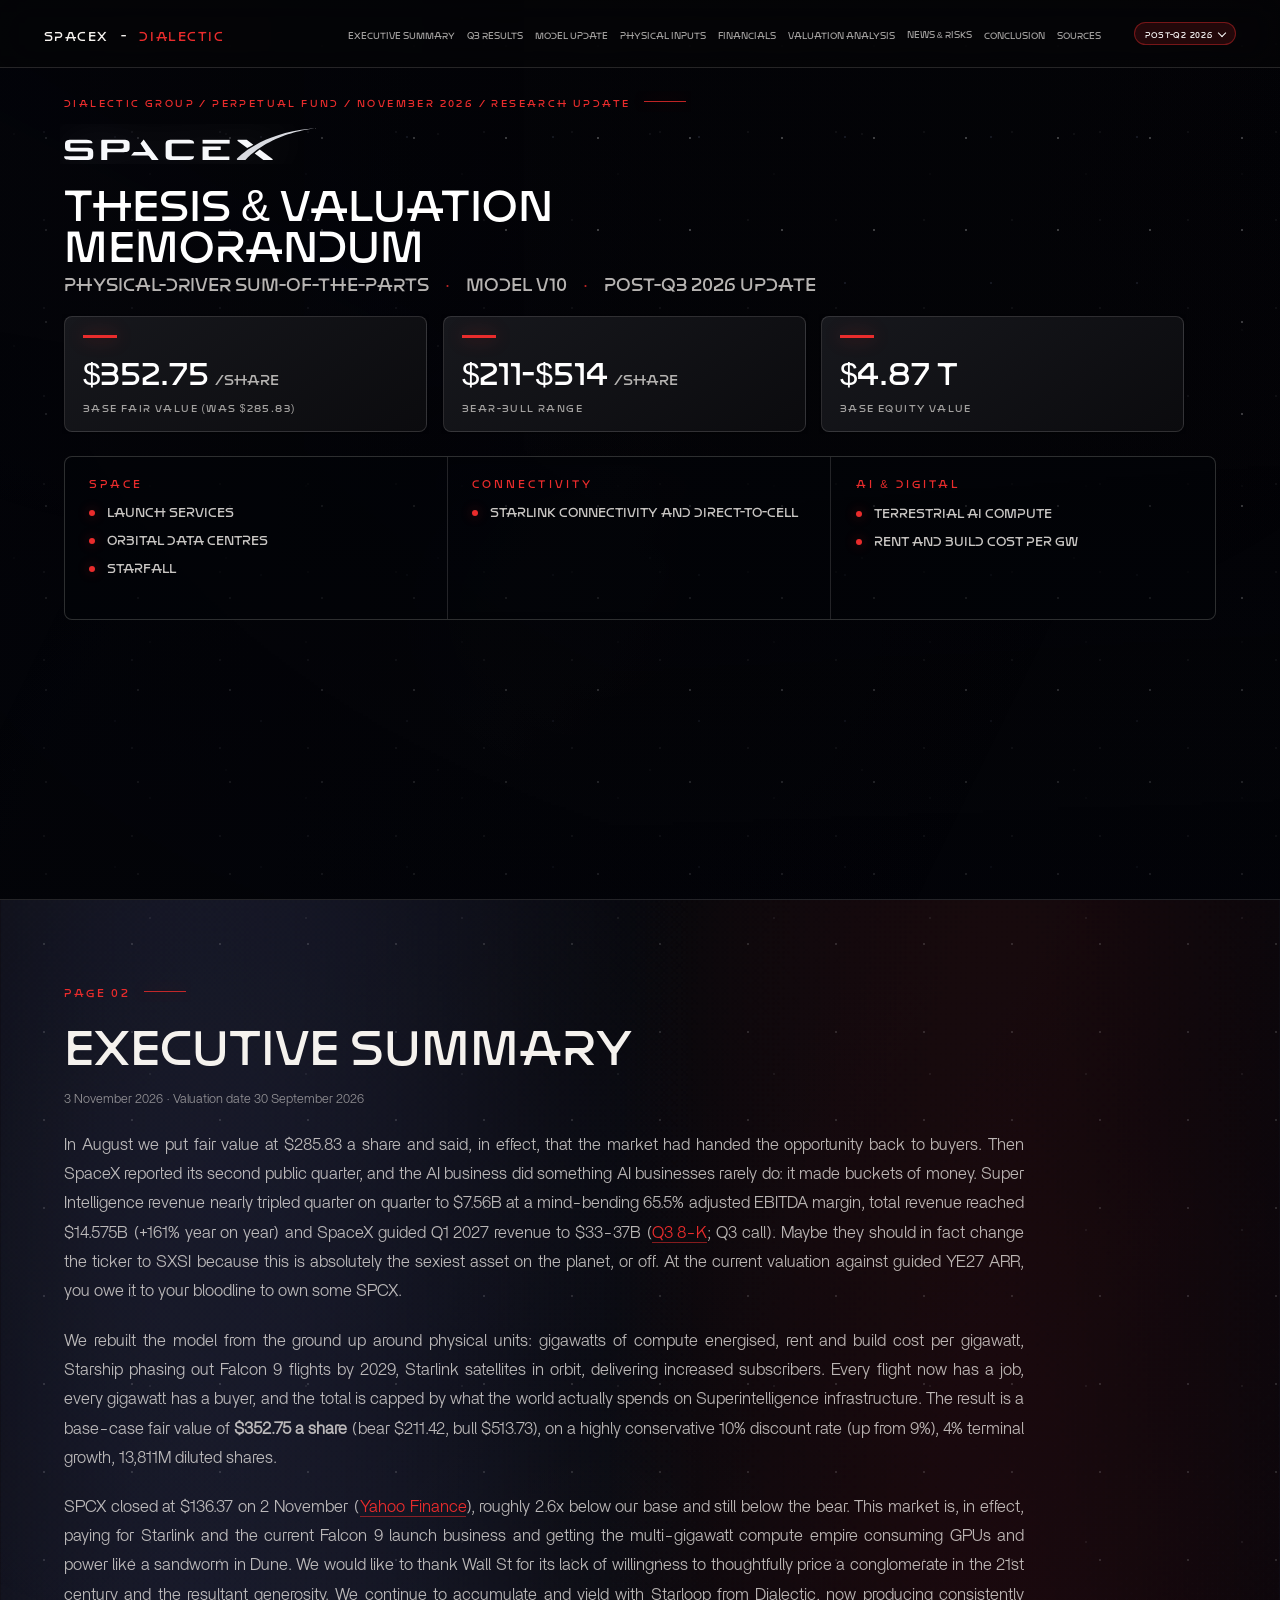
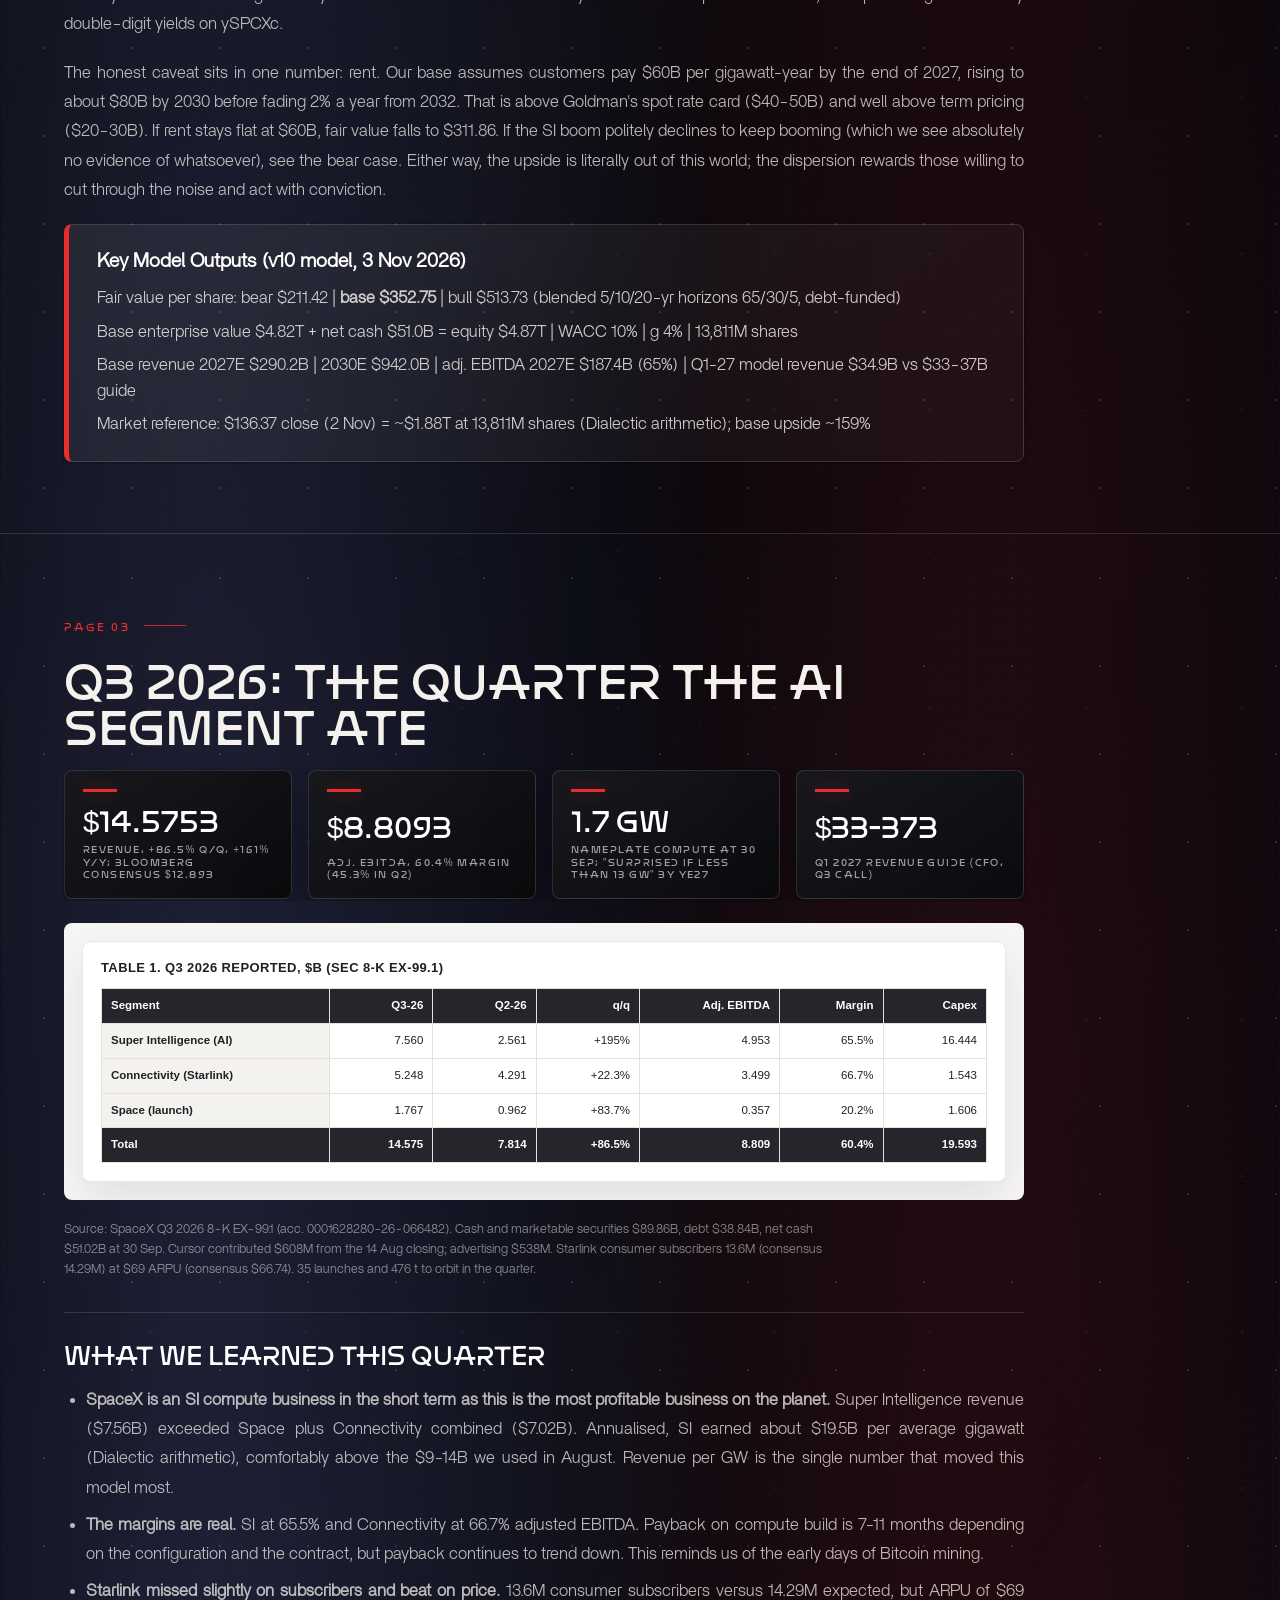
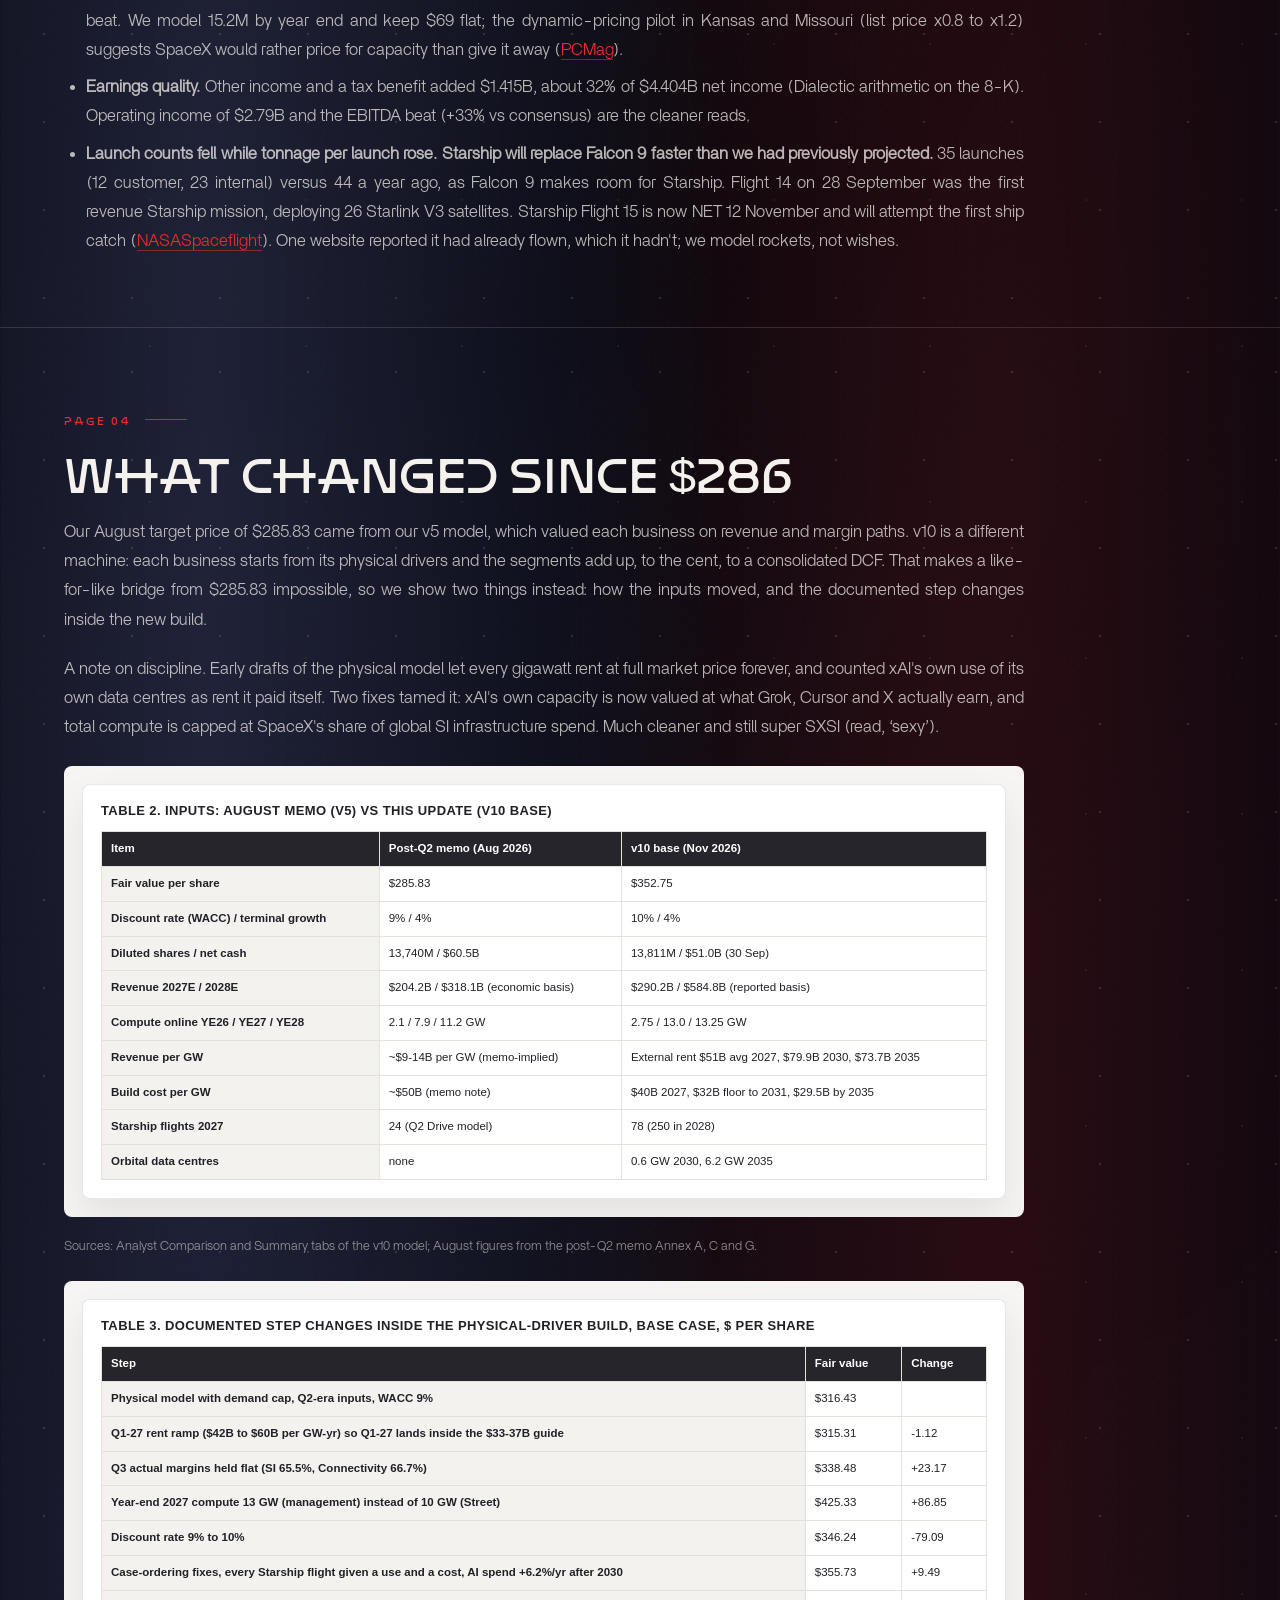
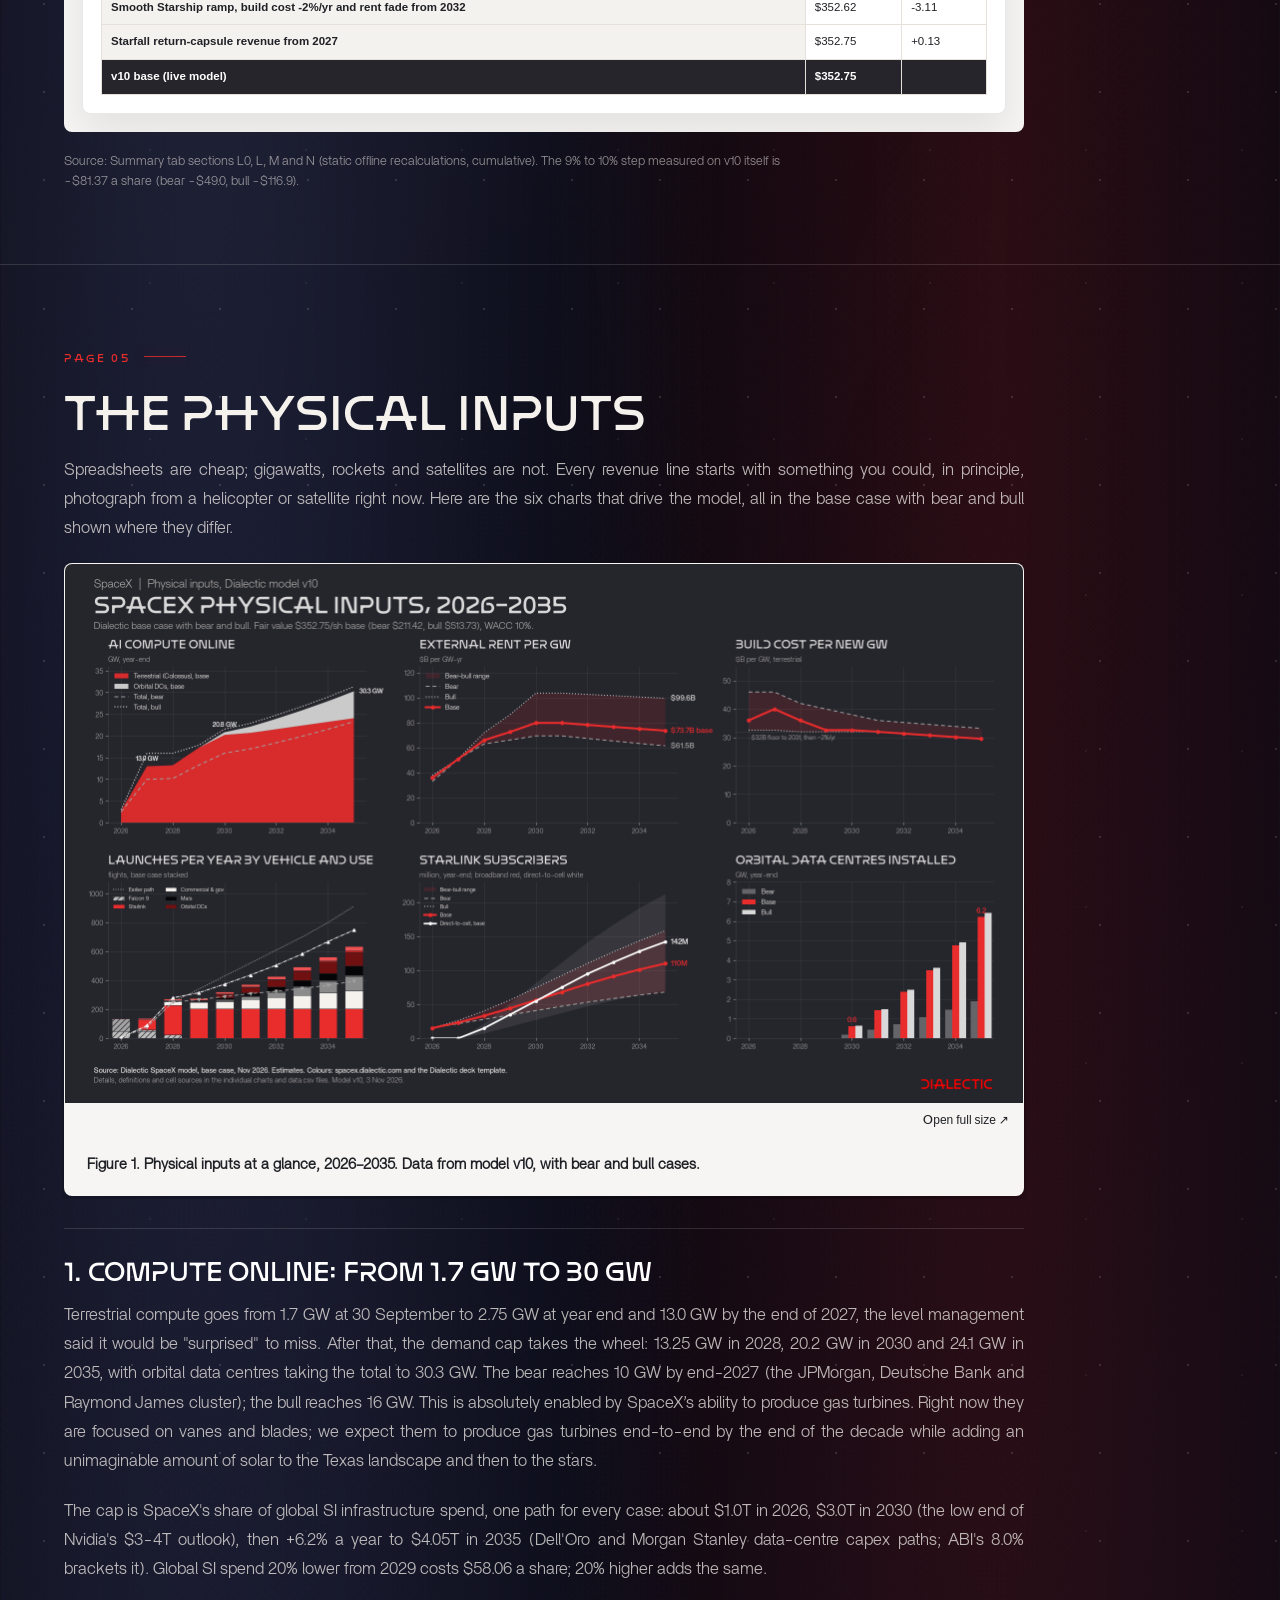
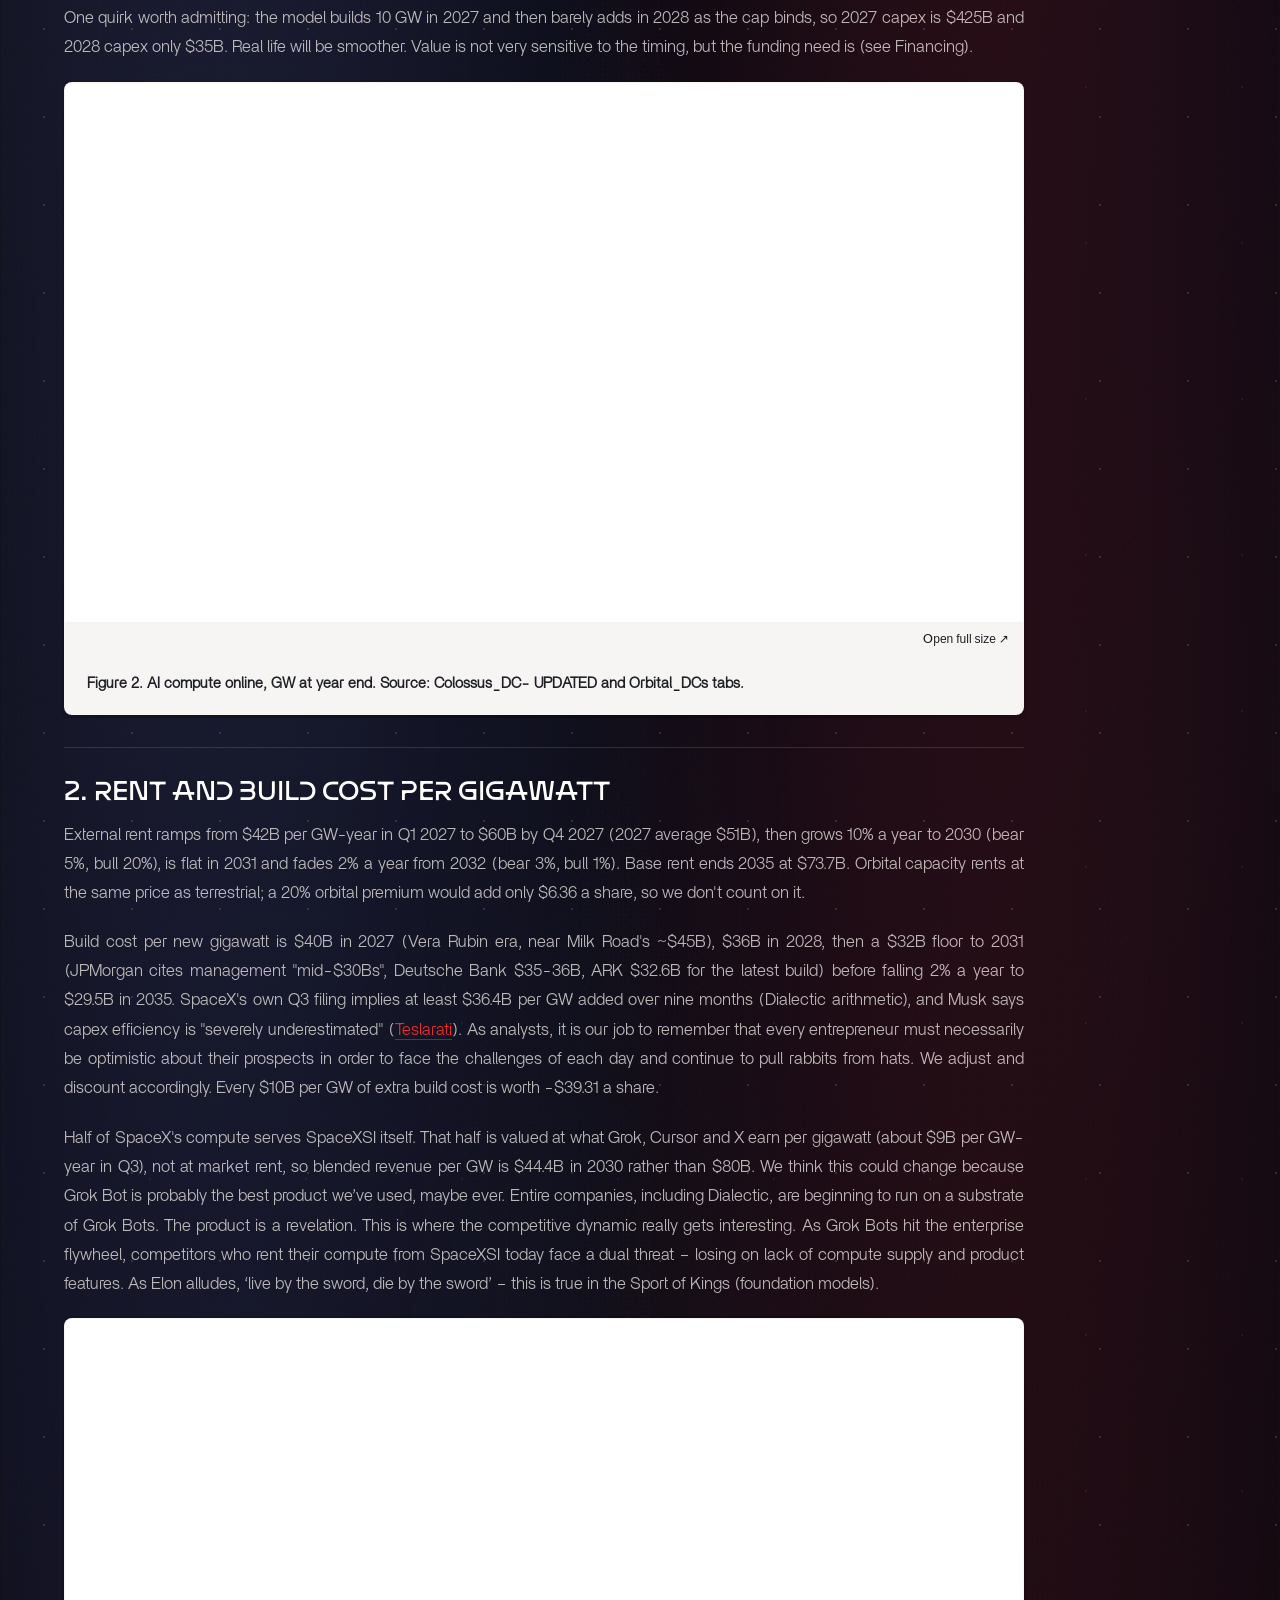
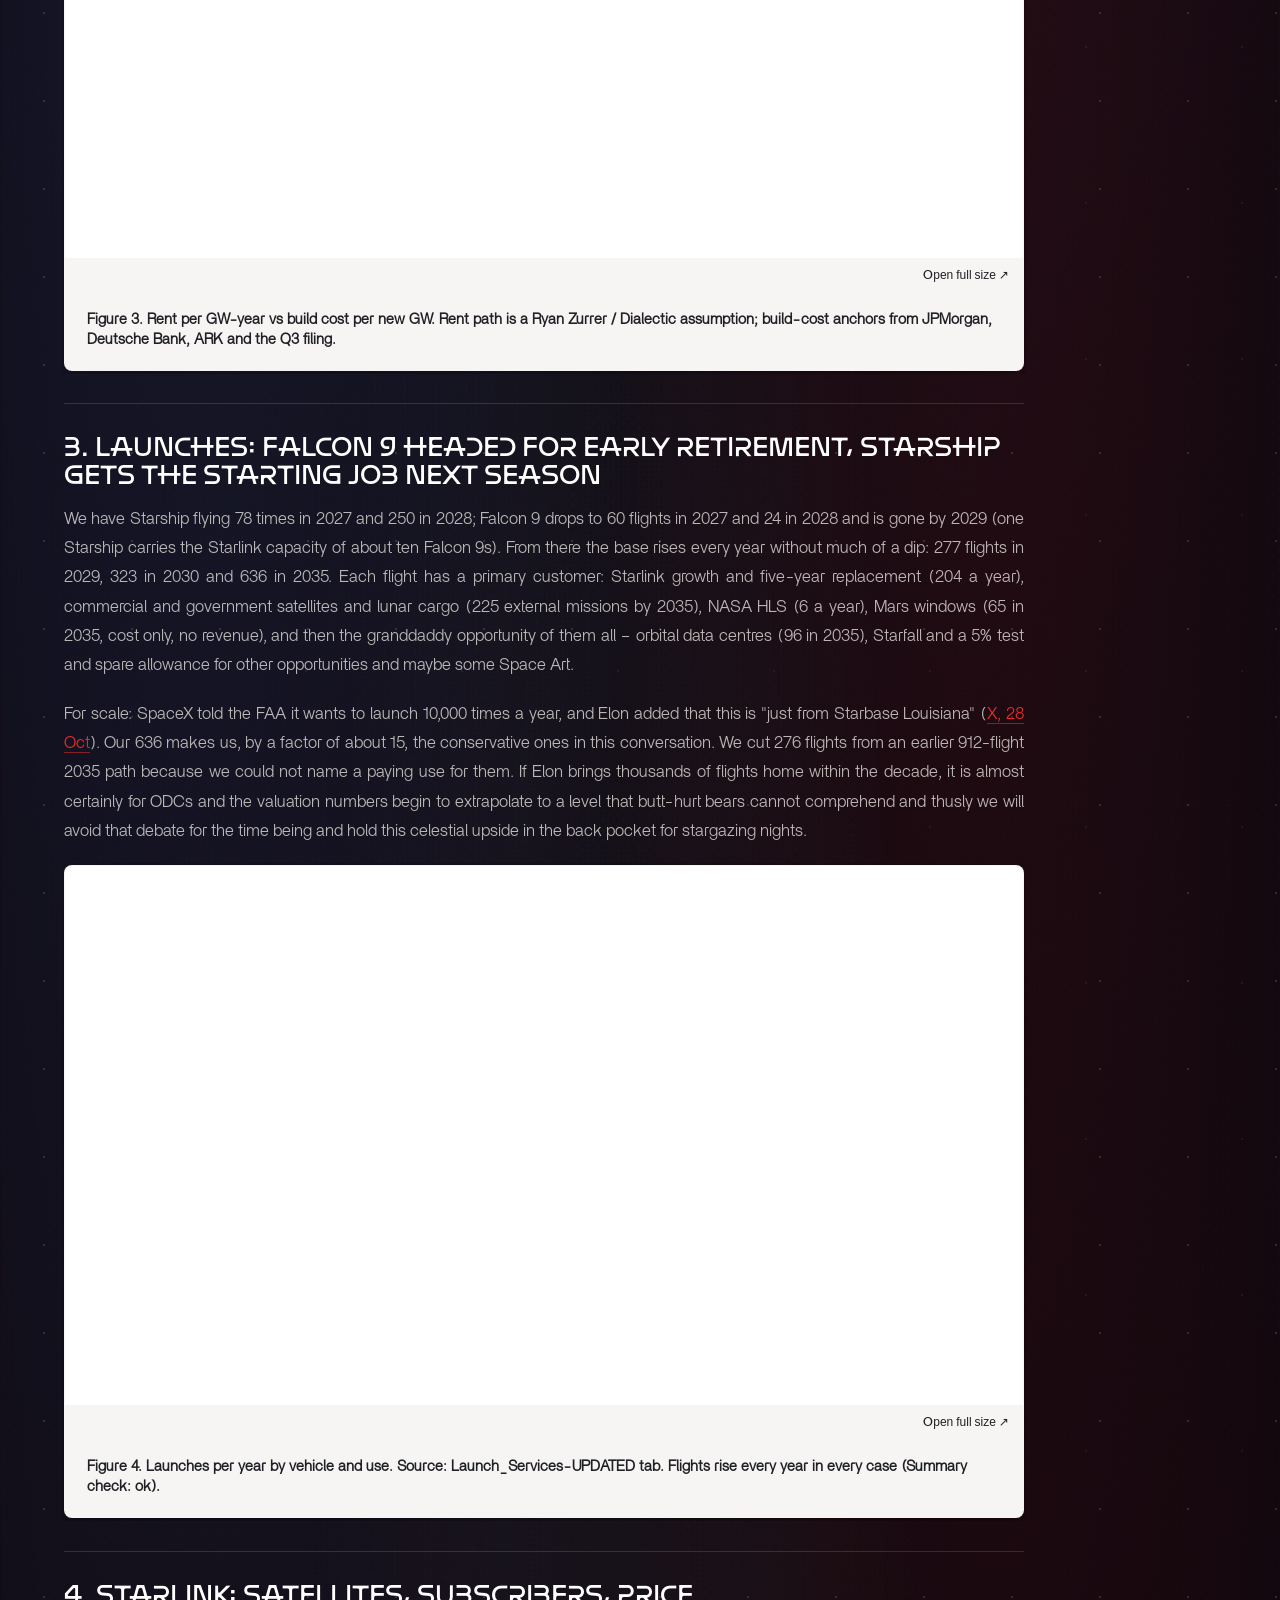
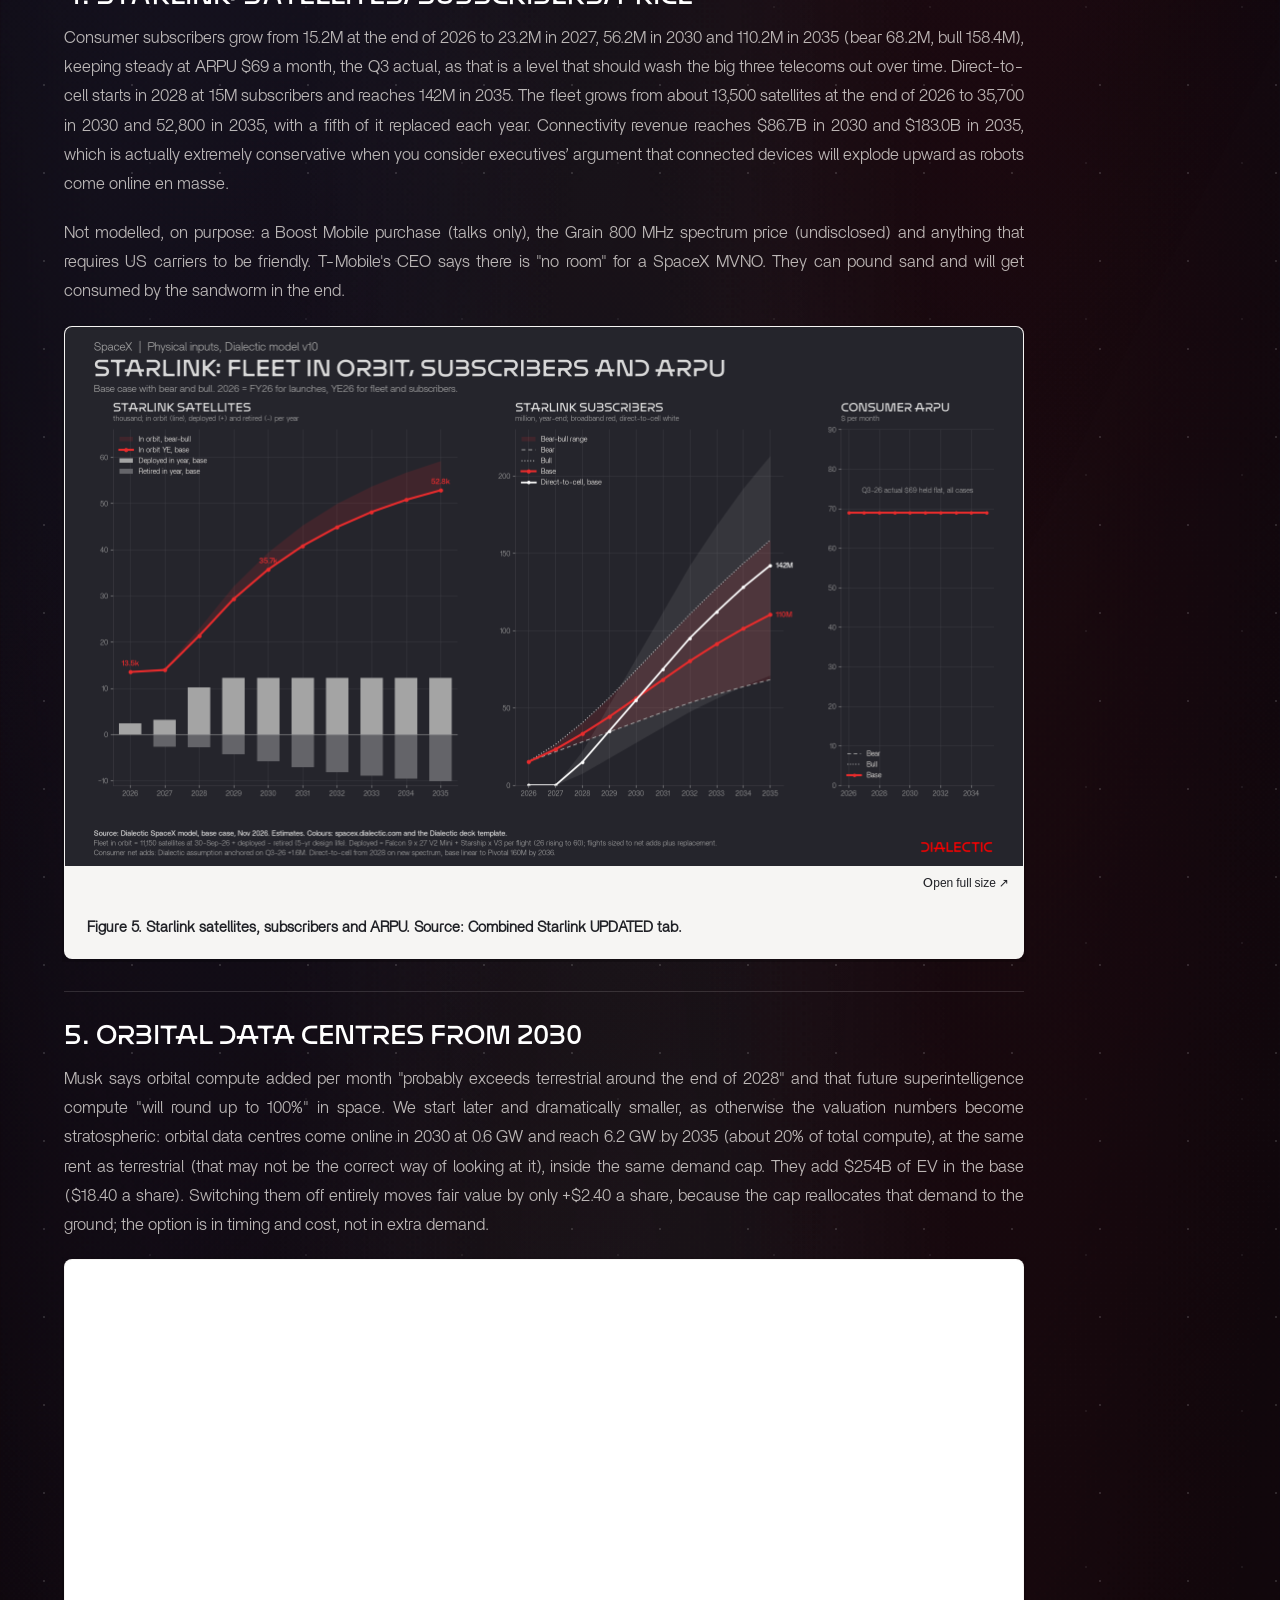
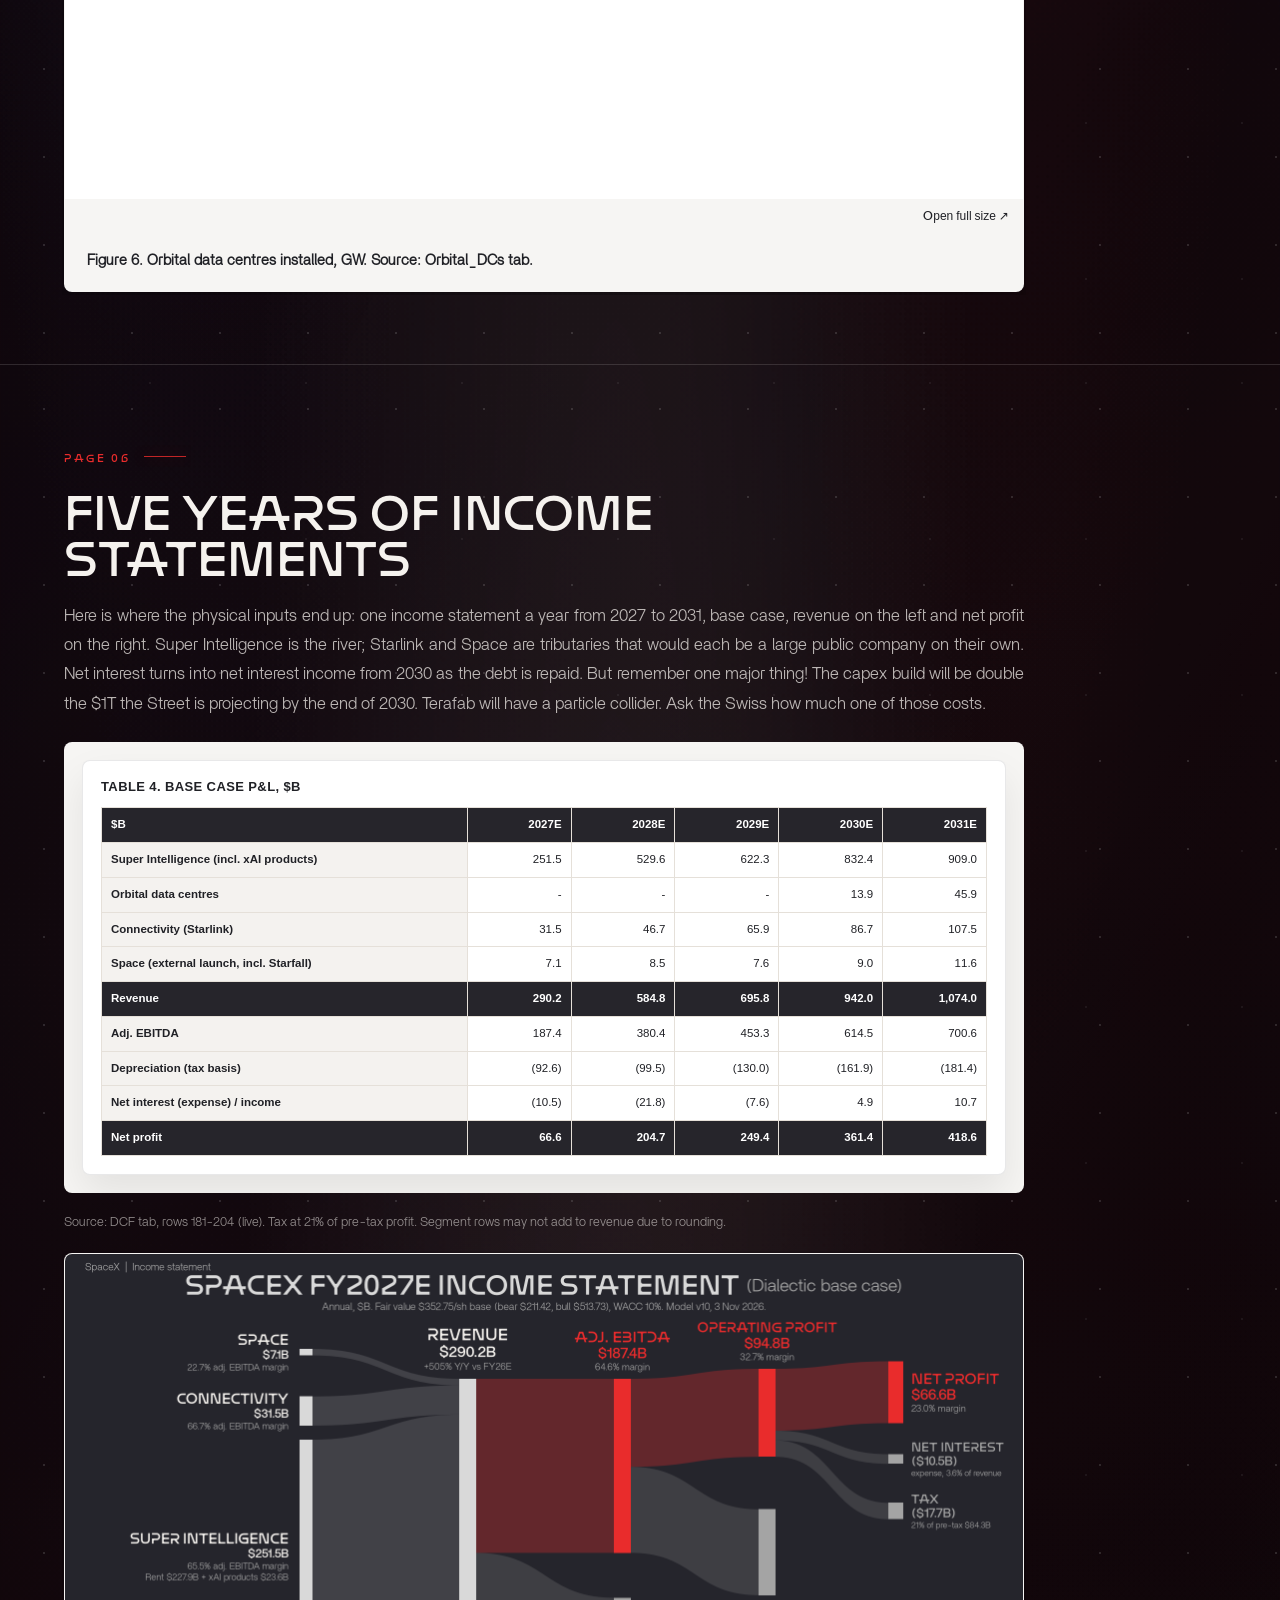
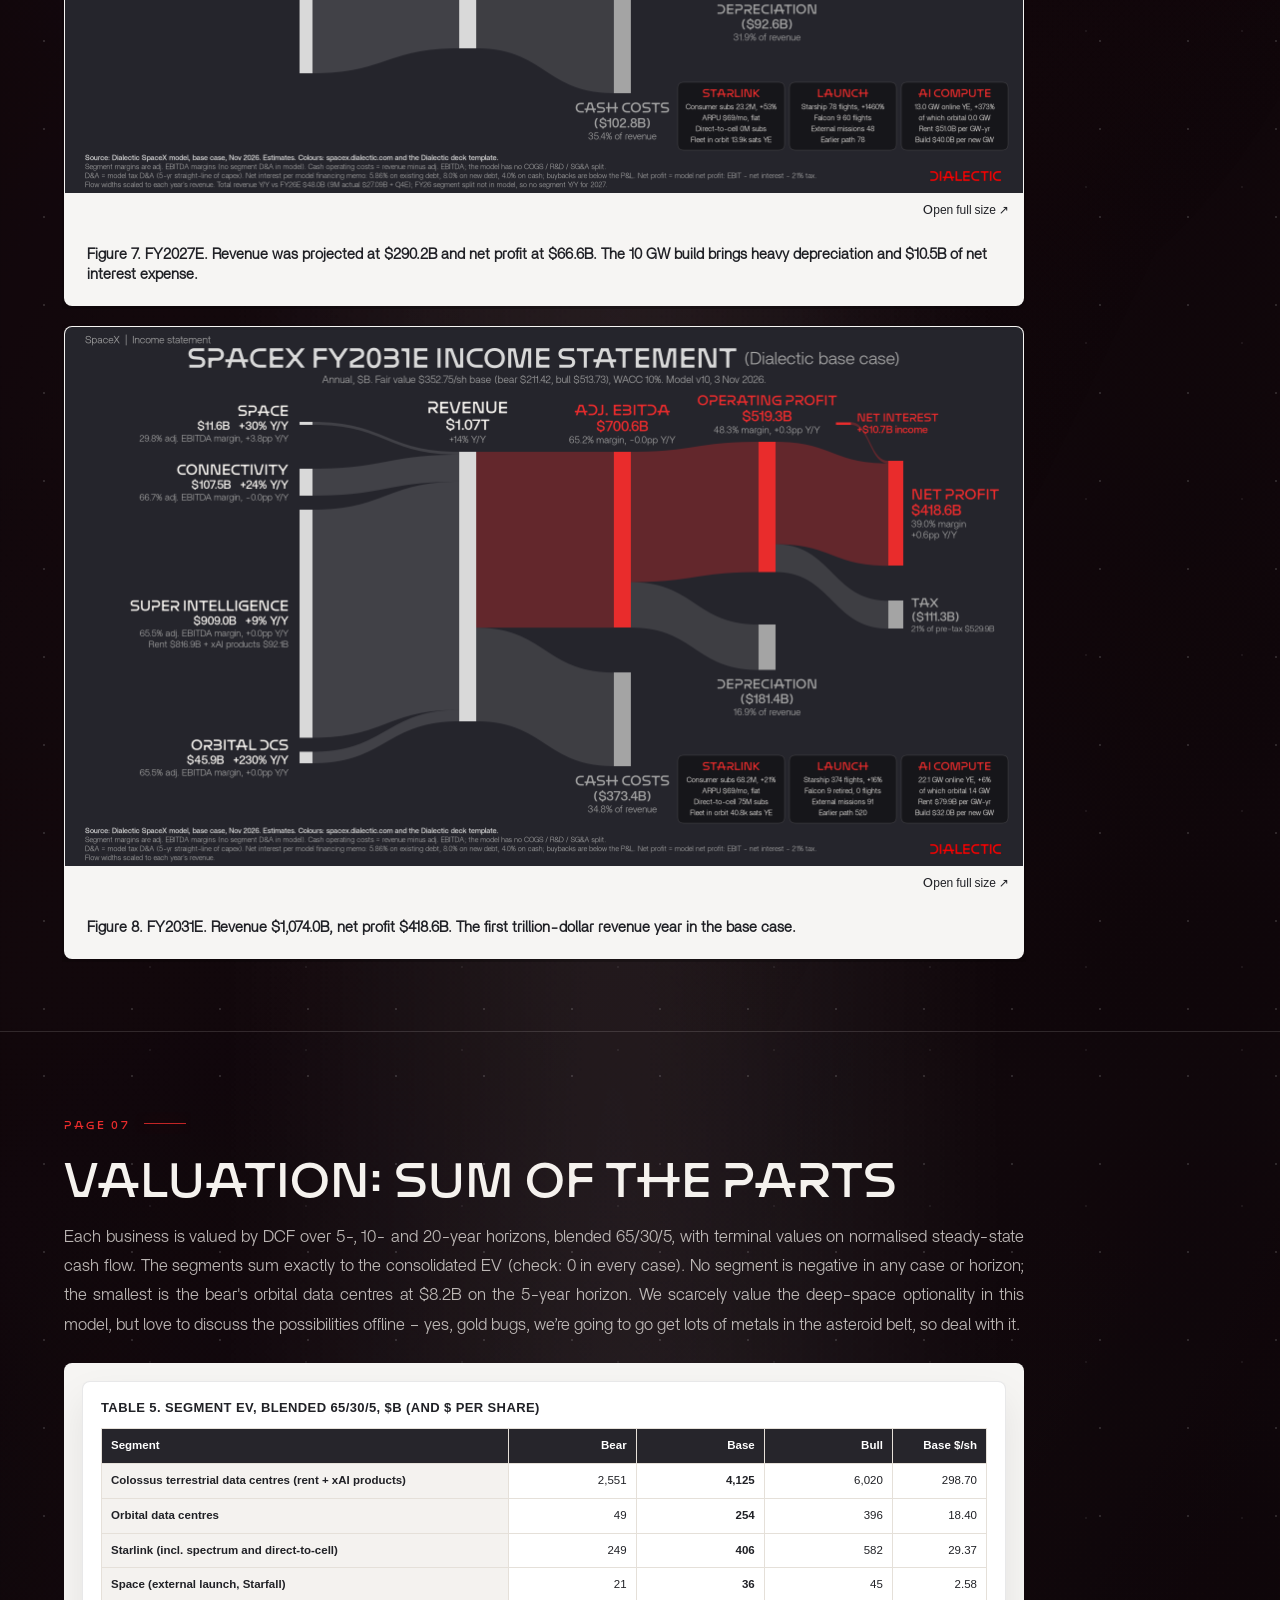
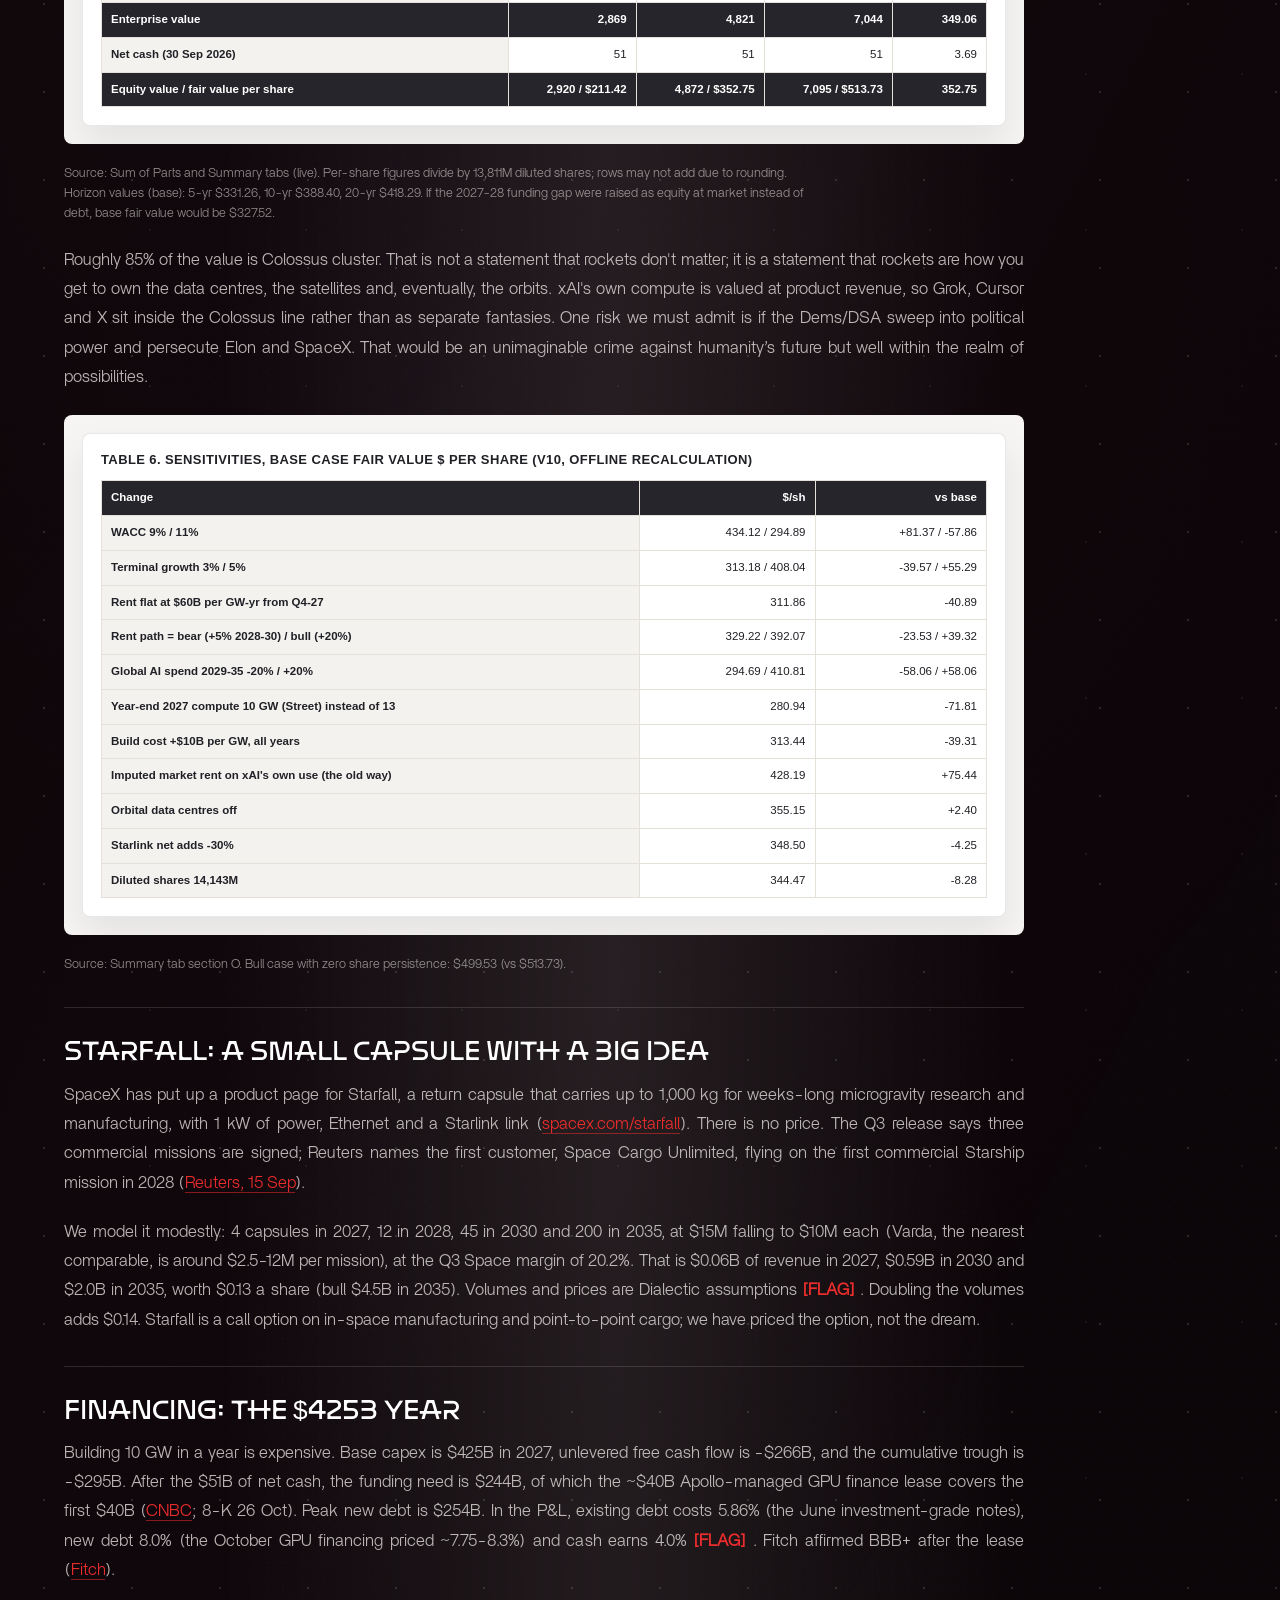
==== commit 8d1b63a9: "Add edition dropdown to archived pages" ====
--- a/index.html
+++ b/index.html
@@ -9,6 +9,8 @@
   <link rel="preload" as="image" href="./assets/backgrounds/hero-rotator-01.jpg">
   <link rel="stylesheet" href="./assets/dashboard.css">
   <link rel="stylesheet" href="./assets/post-q3-2026.css">
+  <link rel="stylesheet" href="./assets/edition-switcher.css">
+  <script src="./assets/edition-switcher.js" defer></script>
 </head>
 <body>
   <a class="skip-link" href="#main">Skip to content</a>
--- a/assets/post-q3-2026.css
+++ b/assets/post-q3-2026.css
@@ -9,38 +9,6 @@
 }
 
 .skip-link:focus { transform: none; }
-
-.edition-switcher { position: relative; }
-.edition-switcher summary::-webkit-details-marker { display: none; }
-.edition-switcher summary::after {
-  content: "";
-  width: 5px;
-  height: 5px;
-  margin: -2px 0 0 7px;
-  border: solid currentColor;
-  border-width: 0 1px 1px 0;
-  transform: rotate(45deg);
-}
-.edition-menu {
-  position: absolute;
-  top: 100%;
-  right: 0;
-  min-width: 154px;
-  padding: 5px;
-  border: 1px solid var(--line);
-  border-radius: var(--radius);
-  background: var(--panel);
-  box-shadow: var(--shadow);
-}
-.edition-menu a {
-  display: block;
-  padding: 9px 12px;
-  border-radius: 5px;
-  color: var(--ink);
-  font-size: 13px;
-  white-space: nowrap;
-}
-.edition-menu a:hover, .edition-menu a:focus-visible { background: var(--red-soft); }
 
 .copy-panel { grid-template-columns: minmax(0, 1fr); }
 .copy-panel :is(h3, li)[id], #investment-thesis { scroll-margin-top: 120px; }
--- a/assets/edition-switcher.css
+++ b/assets/edition-switcher.css
@@ -0,0 +1,31 @@
+.edition-switcher { position: relative; }
+.edition-switcher summary::-webkit-details-marker { display: none; }
+.edition-switcher summary::after {
+  content: "";
+  width: 5px;
+  height: 5px;
+  margin: -2px 0 0 7px;
+  border: solid currentColor;
+  border-width: 0 1px 1px 0;
+  transform: rotate(45deg);
+}
+.edition-menu {
+  position: absolute;
+  top: 100%;
+  right: 0;
+  min-width: 154px;
+  padding: 5px;
+  border: 1px solid var(--line);
+  border-radius: var(--radius);
+  background: var(--panel);
+  box-shadow: var(--shadow);
+}
+.edition-menu a {
+  display: block;
+  padding: 9px 12px;
+  border-radius: 5px;
+  color: var(--ink);
+  font-size: 13px;
+  white-space: nowrap;
+}
+.edition-menu a:hover, .edition-menu a:focus-visible { background: var(--red-soft); }
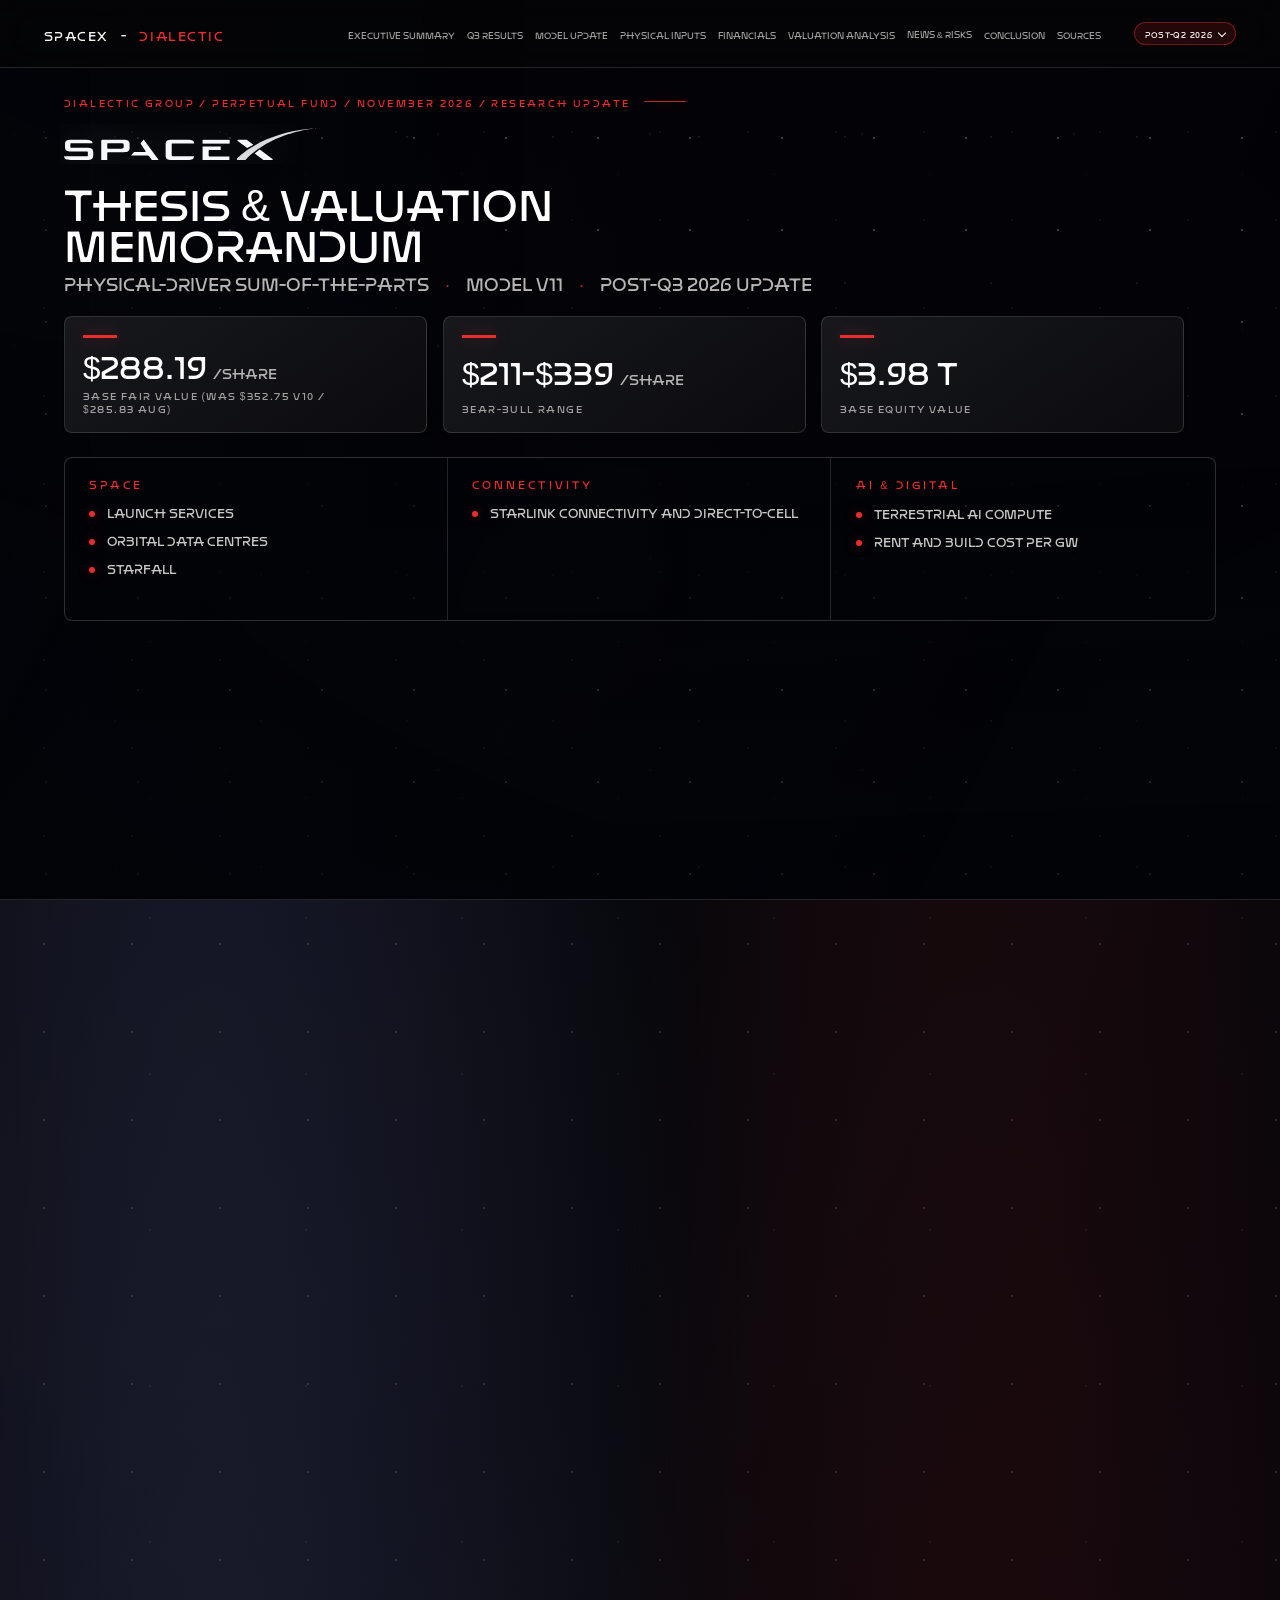
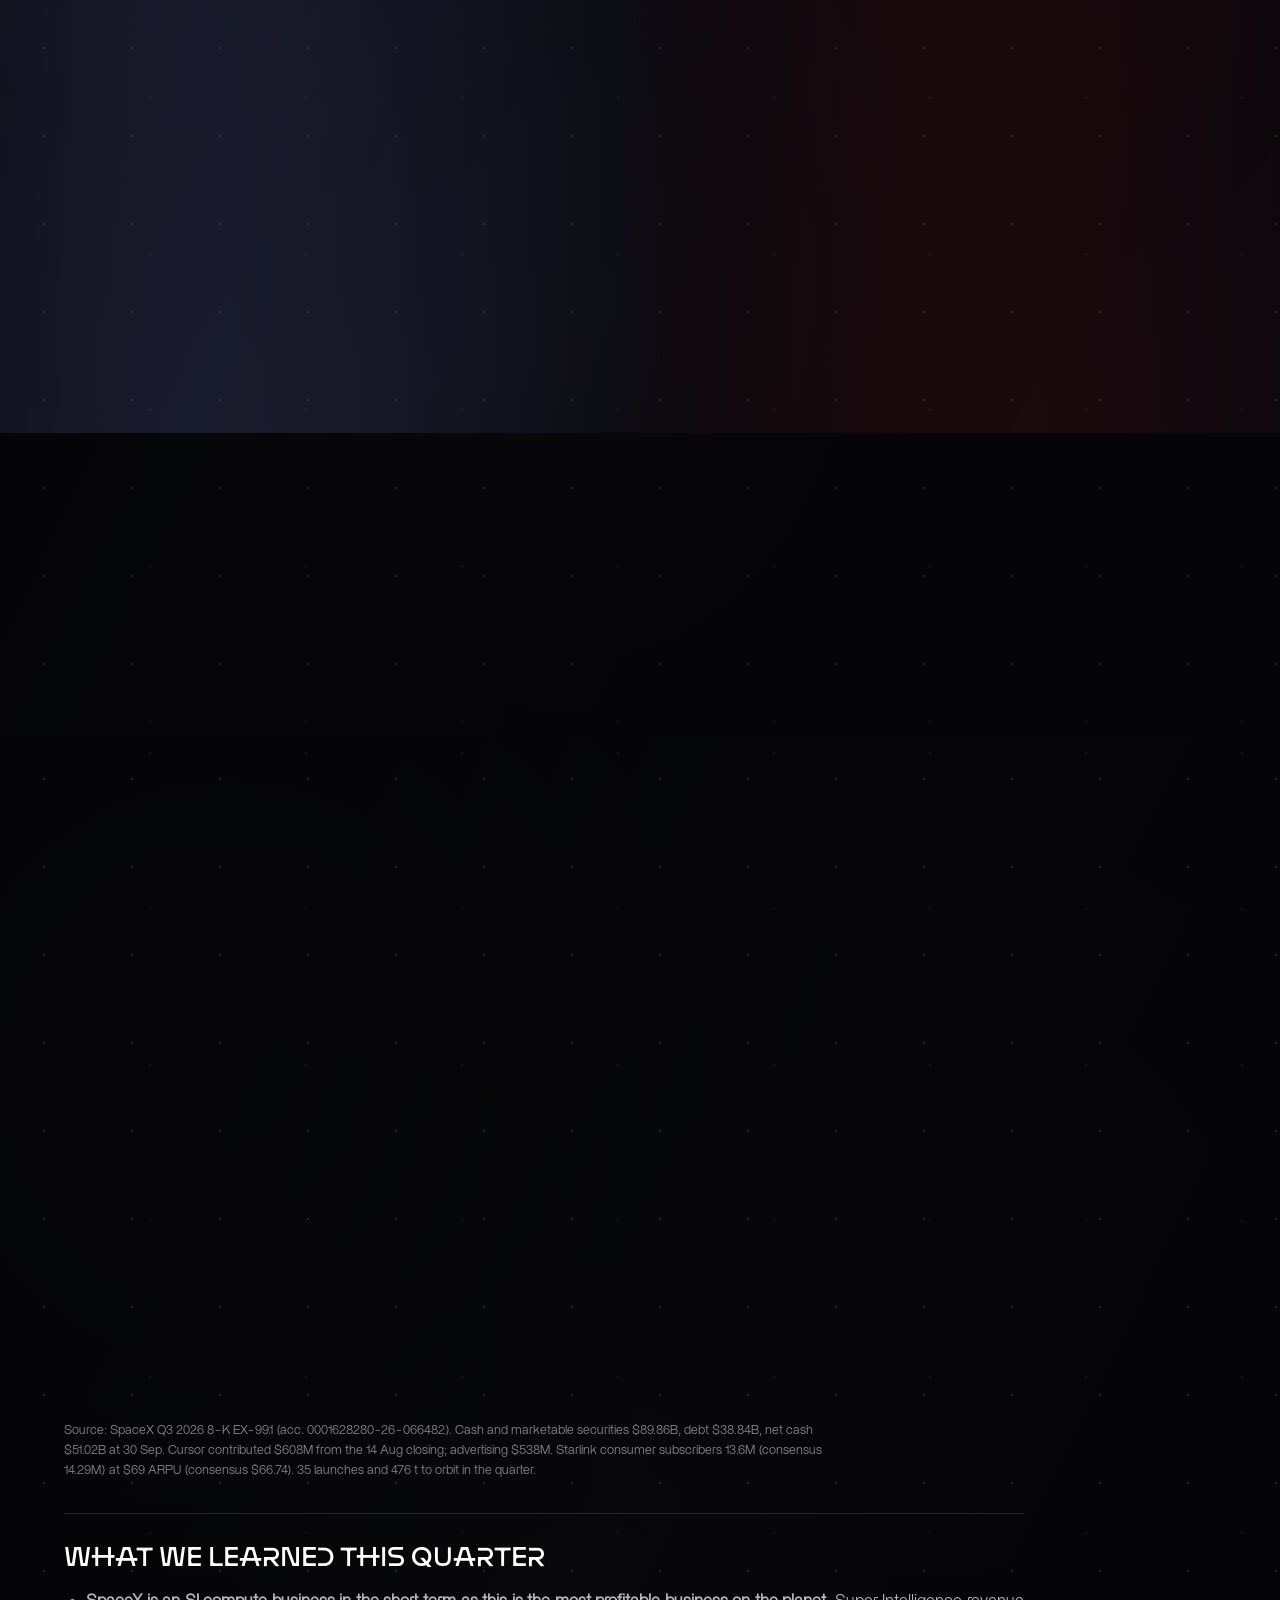
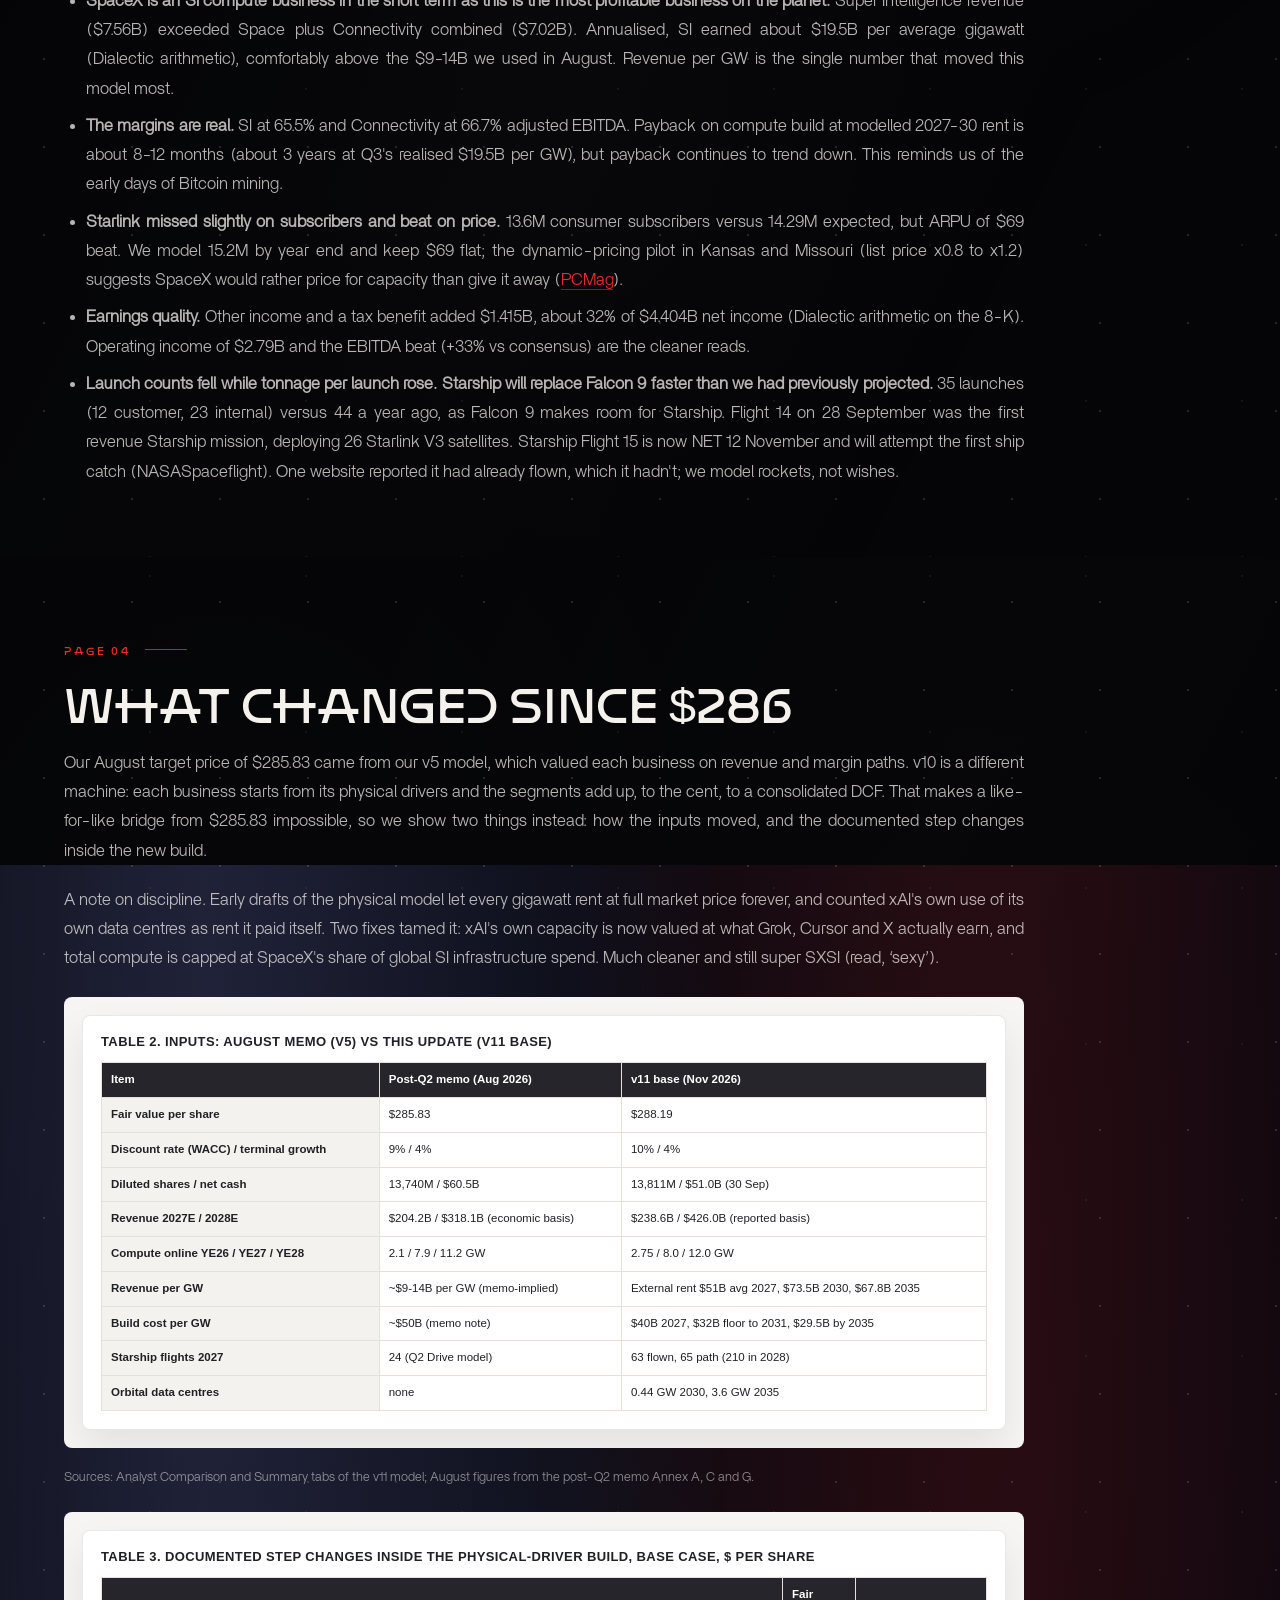
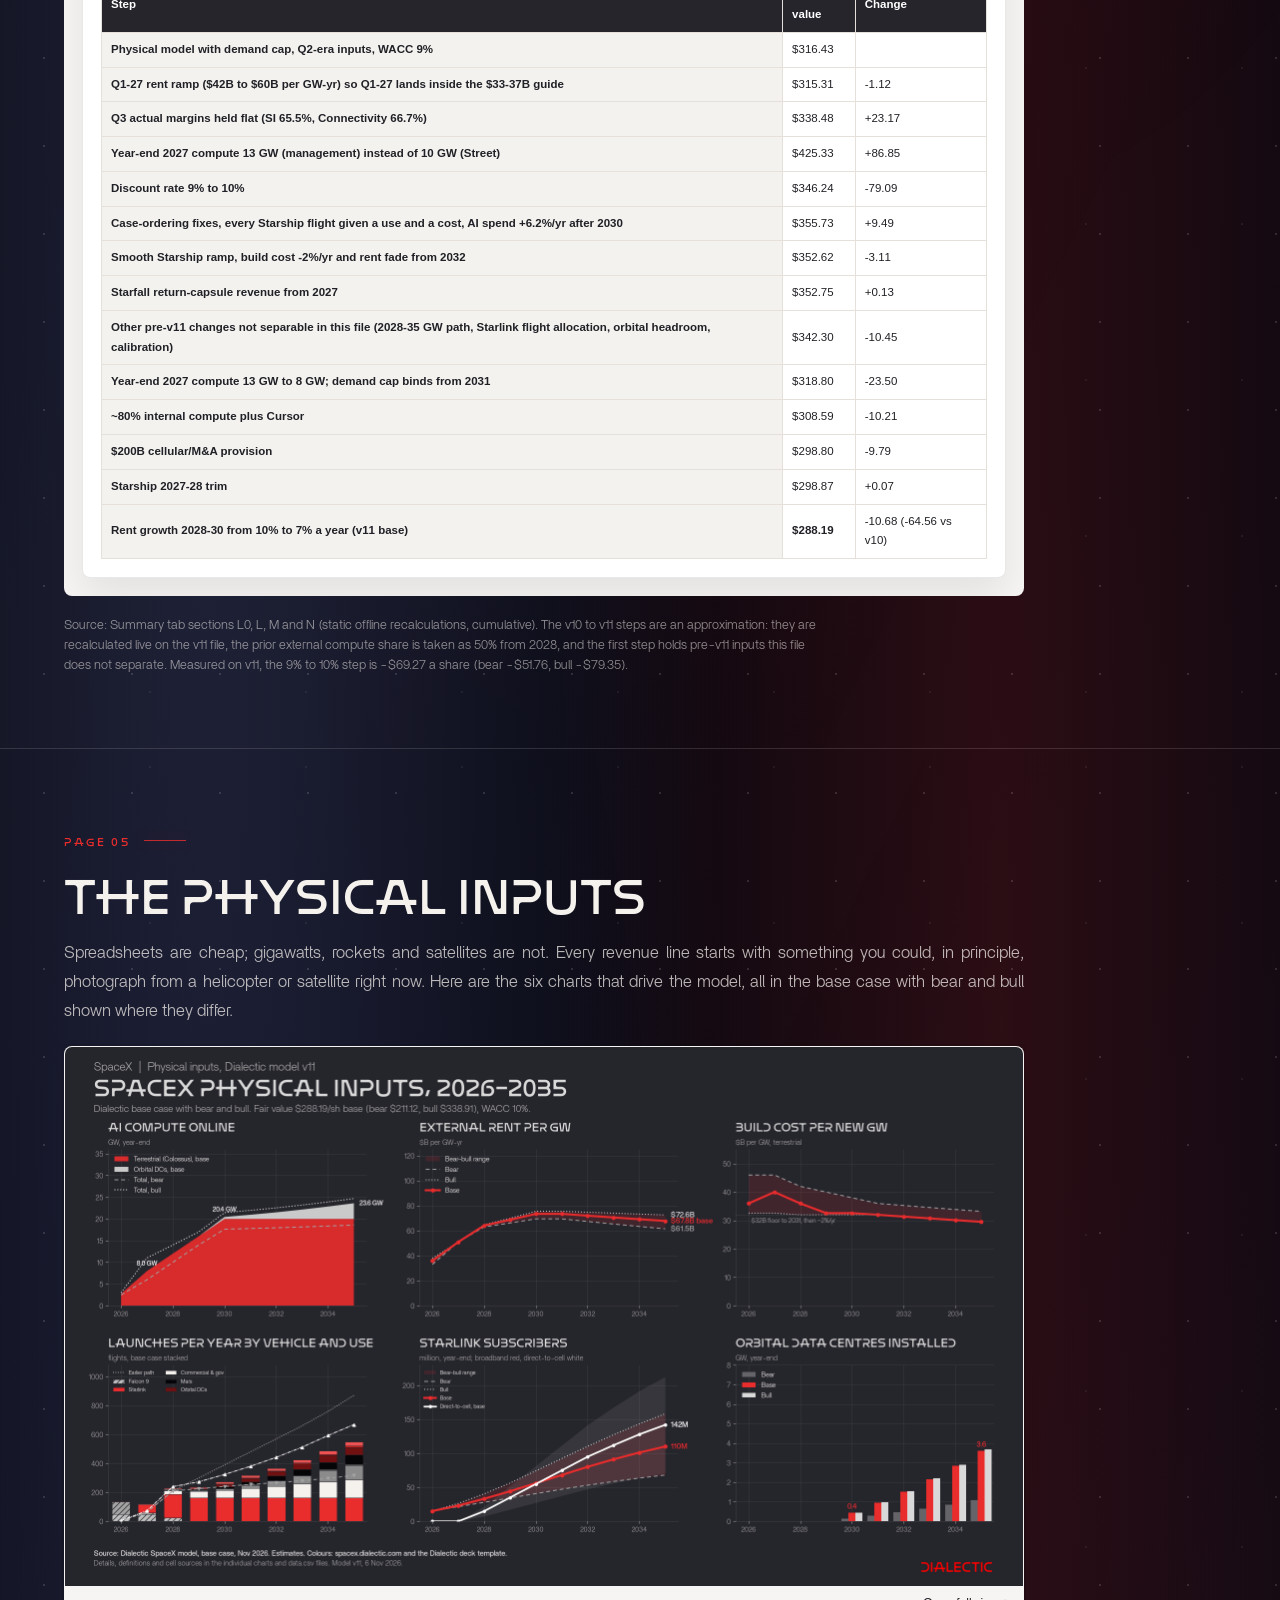
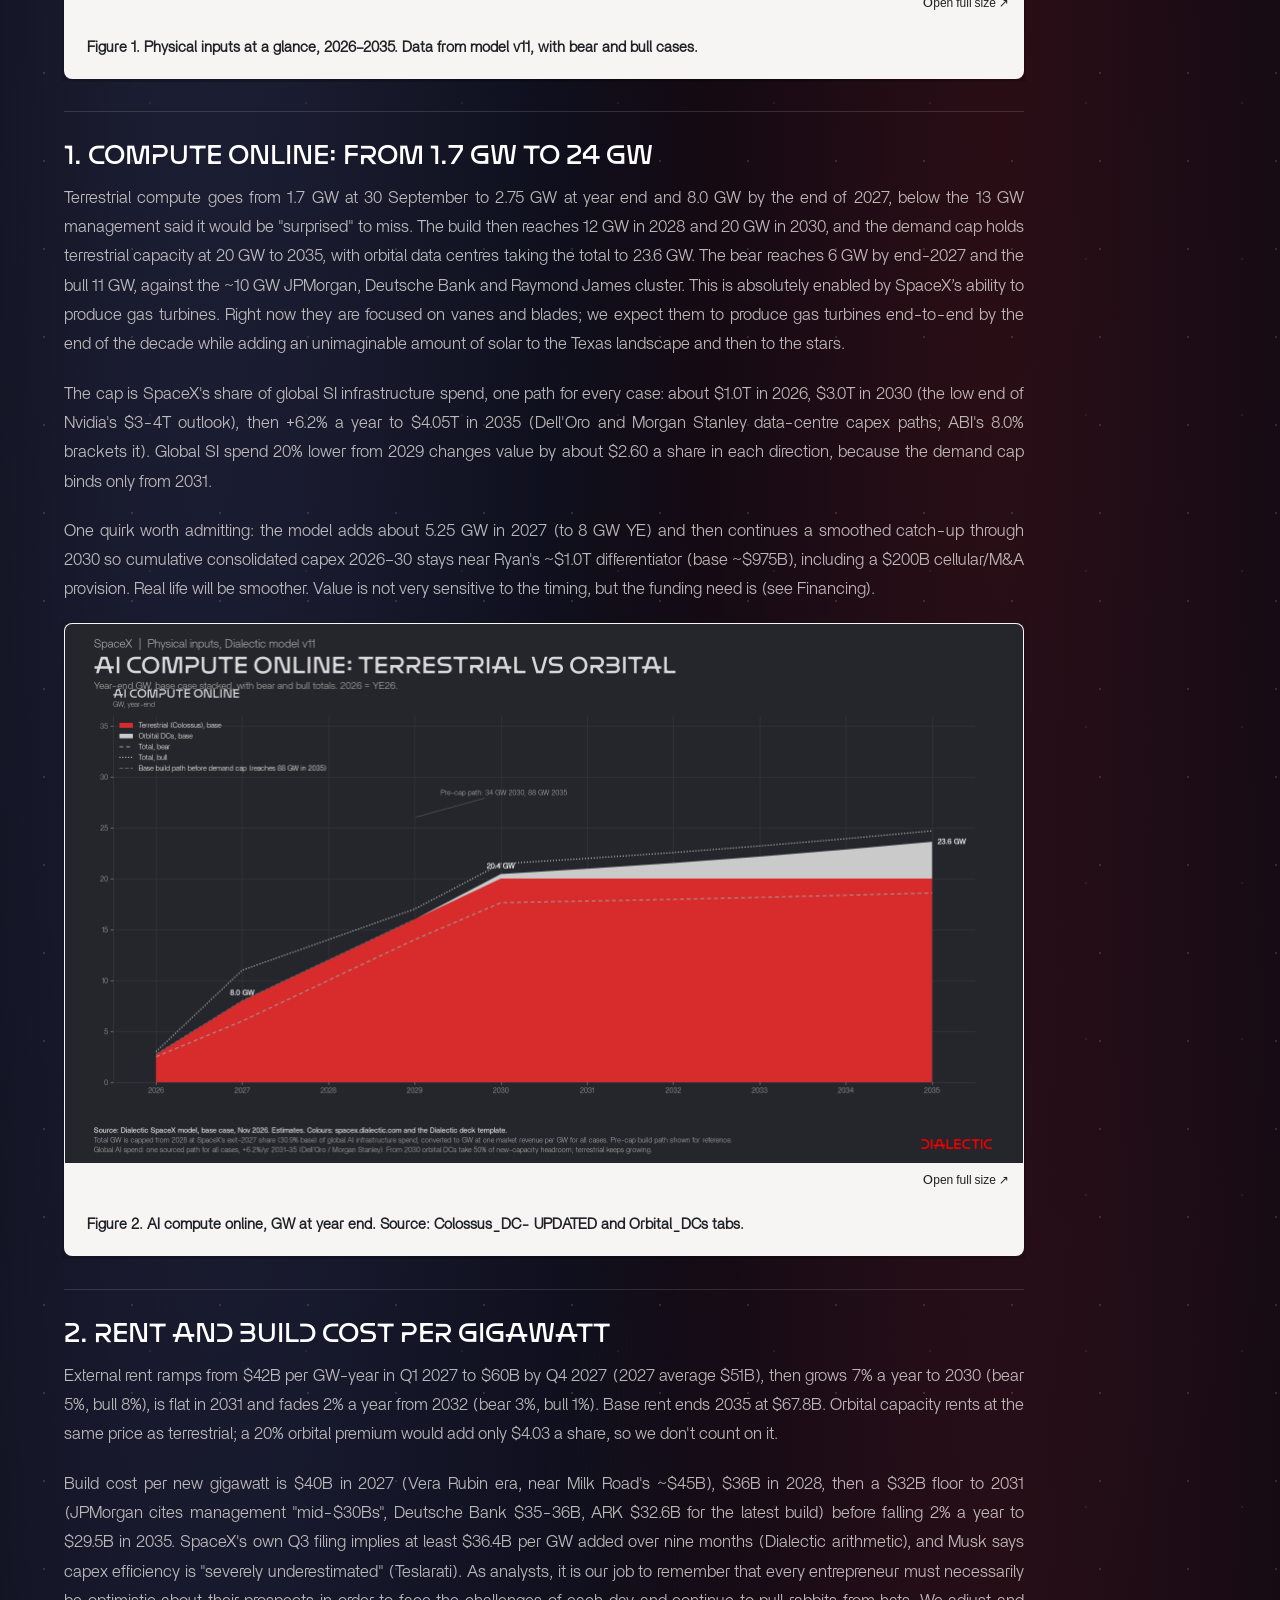
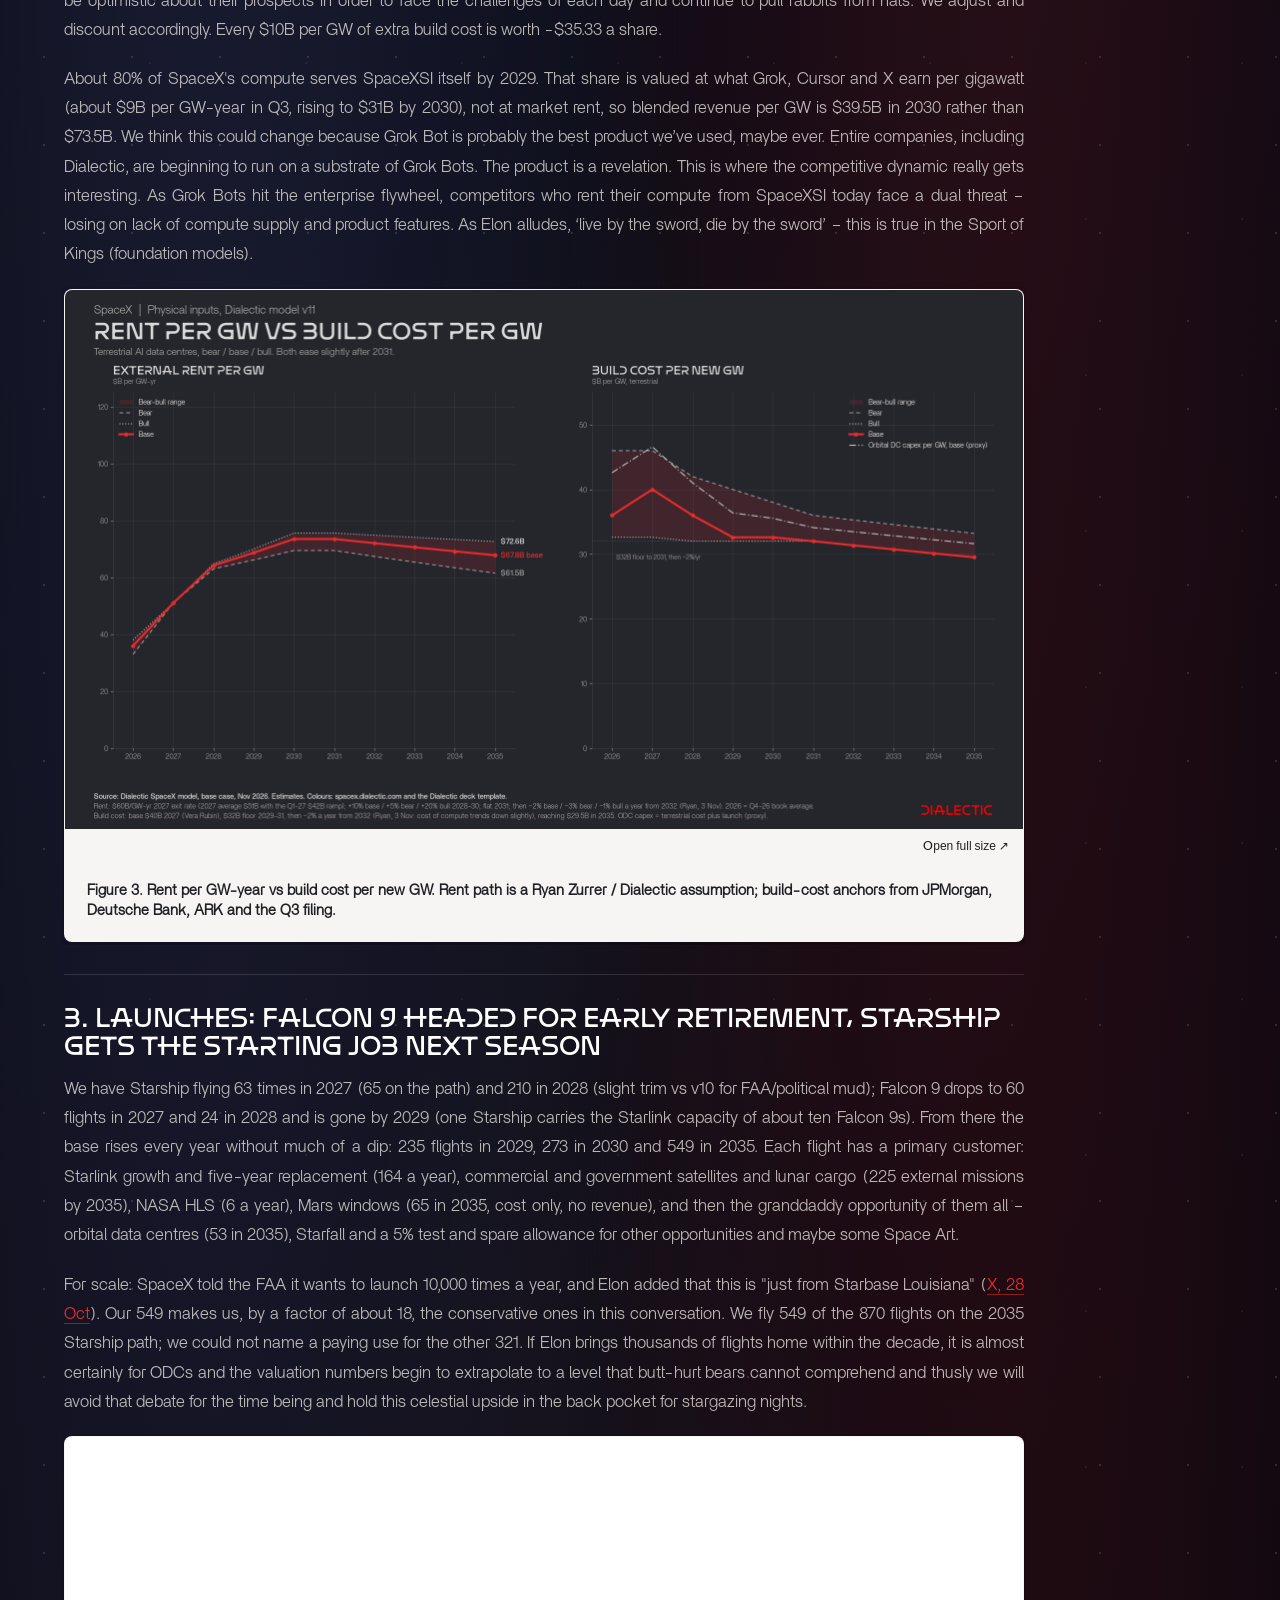
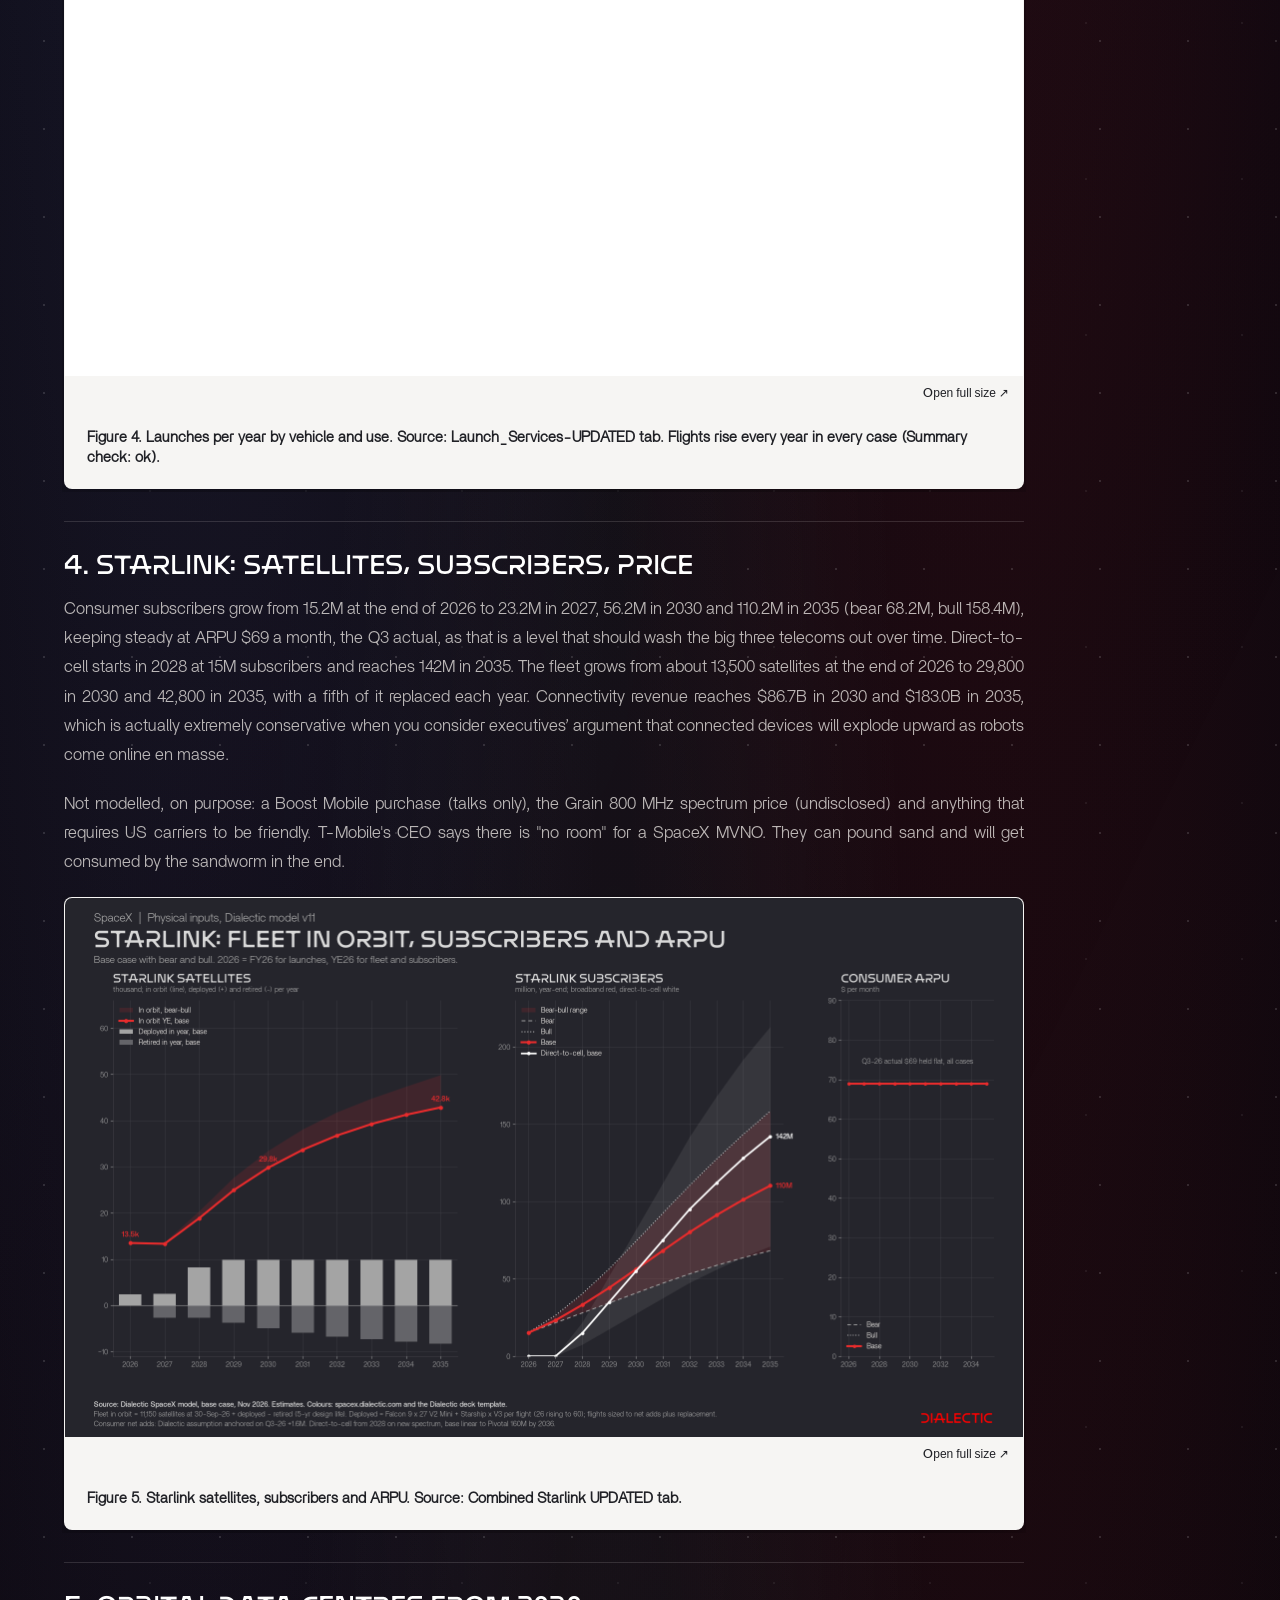
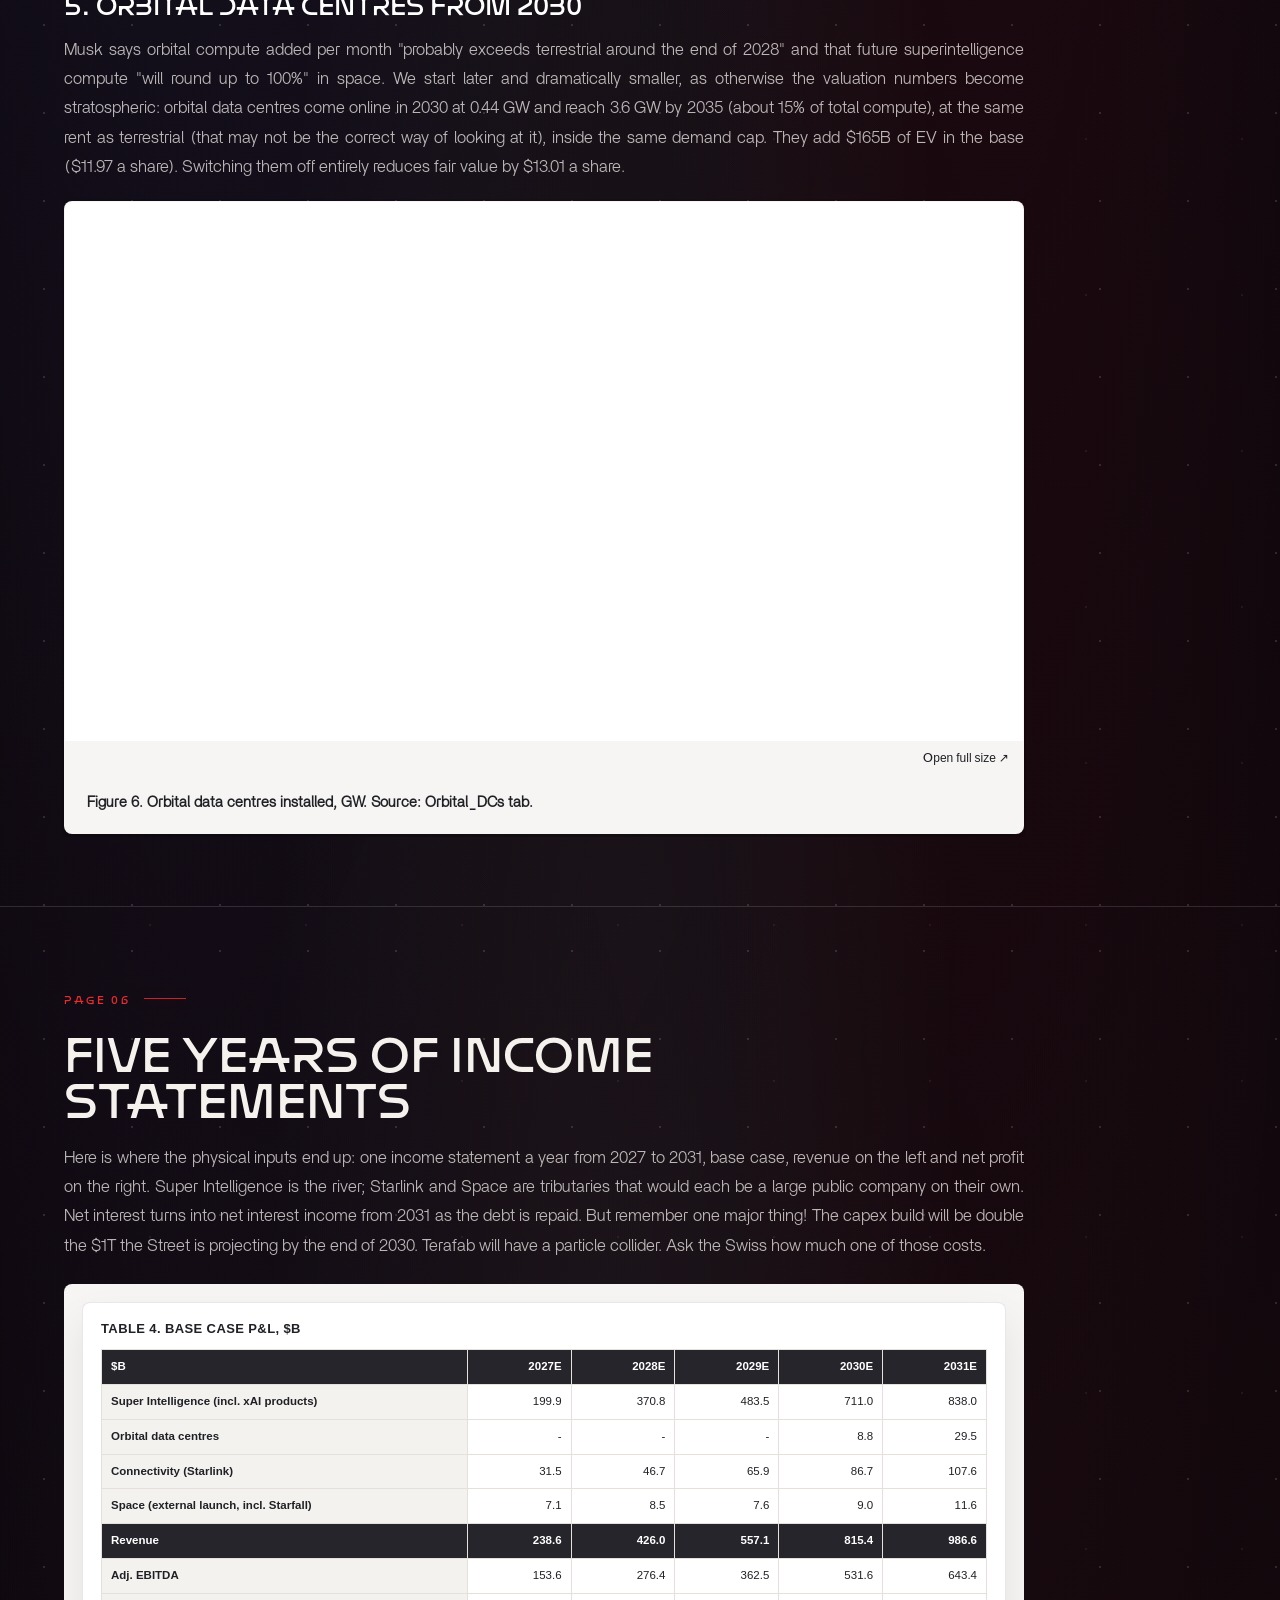
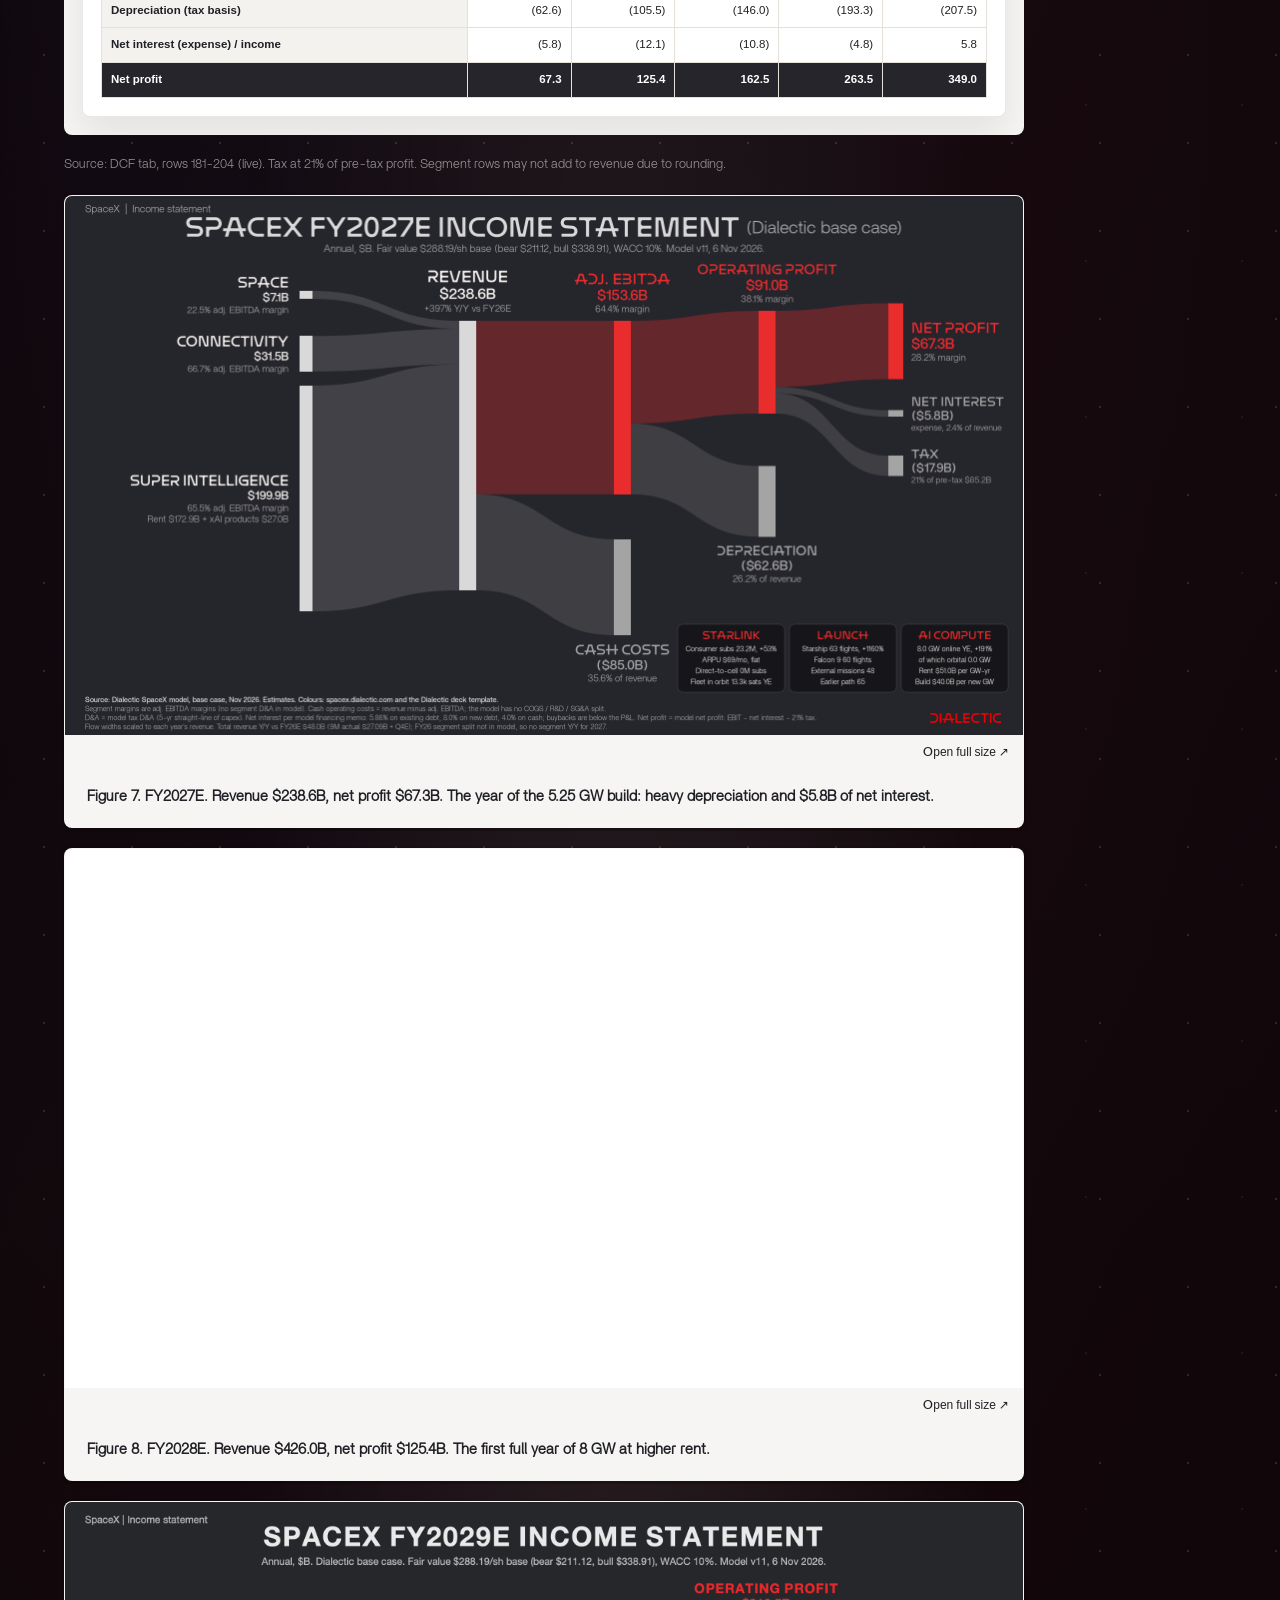
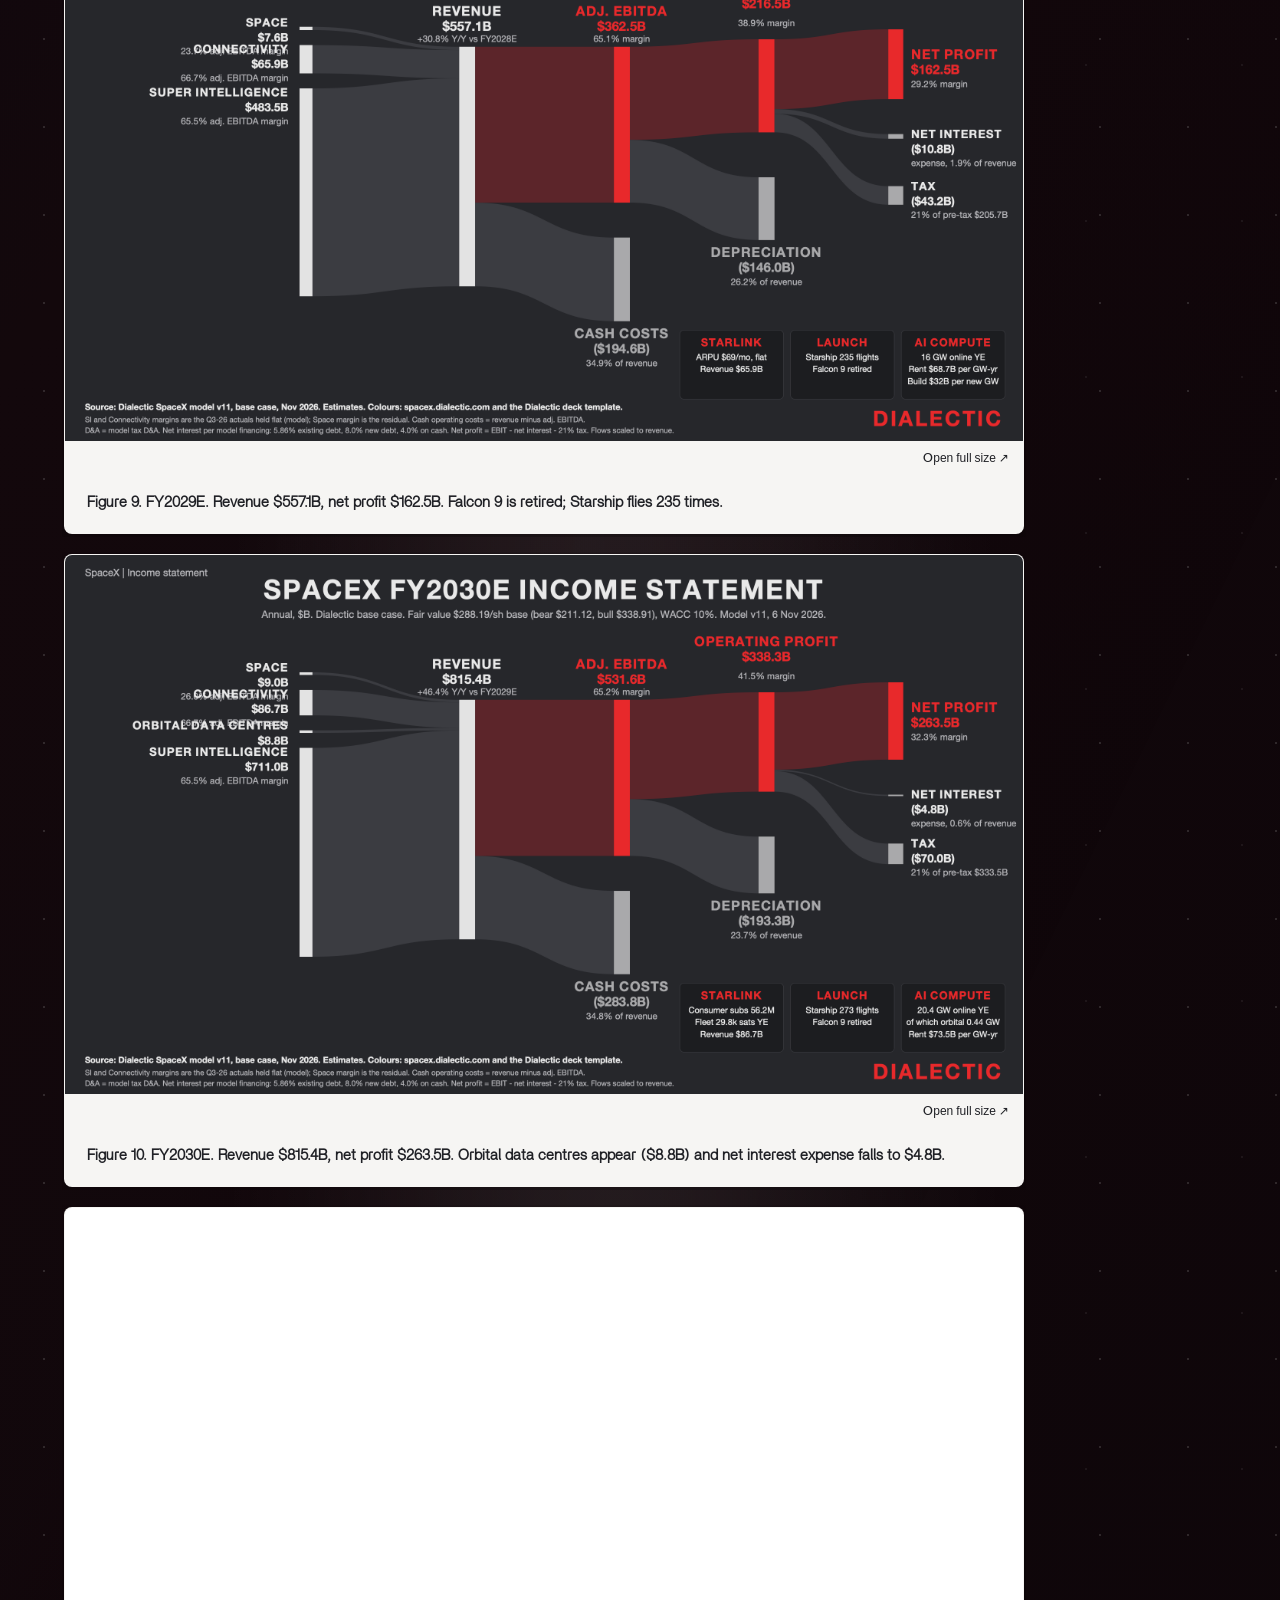
==== commit 4b1827a3: "Update post-Q3 memo and charts to final v11 edition" ====
--- a/index.html
+++ b/index.html
@@ -3,7 +3,7 @@
 <head>
   <meta charset="utf-8">
   <meta name="viewport" content="width=device-width, initial-scale=1">
-  <meta name="description" content="Dialectic's post-Q3 2026 SpaceX thesis and valuation memorandum, with physical operating assumptions, financial projections and valuation scenarios from model v10.">
+  <meta name="description" content="Dialectic's post-Q3 2026 SpaceX thesis and valuation memorandum, with physical operating assumptions, financial projections and valuation scenarios from model v11.">
   <title>SpaceX Thesis &amp; Valuation — Post-Q3 2026</title>
   <link rel="icon" href="./favicon.png" type="image/png" sizes="32x32">
   <link rel="preload" as="image" href="./assets/backgrounds/hero-rotator-01.jpg">
@@ -60,11 +60,11 @@
           <div class="page-kicker reveal">Dialectic Group / Perpetual Fund / November 2026 / Research Update</div>
           <div class="spacex-wordmark reveal"><img src="./assets/spacex-logo.svg" alt="SpaceX"></div>
           <h1 class="reveal" id="memo-title">Thesis &amp; Valuation<br>Memorandum</h1>
-          <p class="hero-subtitle reveal">Physical-driver sum-of-the-parts <span aria-hidden="true">·</span> Model v10 <span aria-hidden="true">·</span> Post-Q3 2026 Update</p>
+          <p class="hero-subtitle reveal">Physical-driver sum-of-the-parts <span aria-hidden="true">·</span> Model v11 <span aria-hidden="true">·</span> Post-Q3 2026 Update</p>
           <div class="hero-metric-grid reveal" aria-label="Post-Q3 valuation metrics">
-            <div class="hero-metric-card"><strong>$352.75<small>/share</small></strong><span>Base Fair Value (was $285.83)</span></div>
-            <div class="hero-metric-card"><strong>$211-$514<small>/share</small></strong><span>Bear-Bull Range</span></div>
-            <div class="hero-metric-card"><strong>$4.87 T</strong><span>Base Equity Value</span></div>
+            <div class="hero-metric-card"><strong>$288.19<small>/share</small></strong><span>Base Fair Value (was $352.75 v10 / $285.83 Aug)</span></div>
+            <div class="hero-metric-card"><strong>$211-$339<small>/share</small></strong><span>Bear-Bull Range</span></div>
+            <div class="hero-metric-card"><strong>$3.98 T</strong><span>Base Equity Value</span></div>
           </div>
           <nav class="landing-company-map reveal" aria-label="Business unit quick links">
             <div class="company-map-group">
@@ -98,17 +98,17 @@
         <div class="page-kicker reveal">Page 02</div>
         <h2 class="reveal" id="executive-summary-title">Executive Summary</h2>
         <article class="copy-panel reveal" id="investment-thesis">
-          <p class="section-note memo-date"><time datetime="2026-11-03">3 November 2026</time> · Valuation date <time datetime="2026-09-30">30 September 2026</time></p>
-          <p>In August we put fair value at $285.83 a share and said, in effect, that the market had handed the opportunity back to buyers. Then SpaceX reported its second public quarter, and the AI business did something AI businesses rarely do: it made buckets of money. Super Intelligence revenue nearly tripled quarter on quarter to $7.56B at a mind-bending 65.5% adjusted EBITDA margin, total revenue reached $14.575B (+161% year on year) and SpaceX guided Q1 2027 revenue to $33-37B (<a href="https://www.sec.gov/Archives/edgar/data/1181412/000162828026066482/">Q3 8-K</a>; Q3 call). Maybe they should in fact change the ticker to SXSI because this is absolutely the sexiest asset on the planet, or off. At the current valuation against guided YE27 ARR, you owe it to your bloodline to own some SPCX.</p>
-          <p>We rebuilt the model from the ground up around physical units: gigawatts of compute energised, rent and build cost per gigawatt, Starship phasing out Falcon 9 flights by 2029, Starlink satellites in orbit, delivering increased subscribers. Every flight now has a job, every gigawatt has a buyer, and the total is capped by what the world actually spends on Superintelligence infrastructure. The result is a base-case fair value of <strong>$352.75 a share</strong> (bear $211.42, bull $513.73), on a highly conservative 10% discount rate (up from 9%), 4% terminal growth, 13,811M diluted shares.</p>
-          <p>SPCX closed at $136.37 on 2 November (<a href="https://finance.yahoo.com/quote/SPCX/history/">Yahoo Finance</a>), roughly 2.6x below our base and still below the bear. This market is, in effect, paying for Starlink and the current Falcon 9 launch business and getting the multi-gigawatt compute empire consuming GPUs and power like a sandworm in Dune. We would like to thank Wall St for its lack of willingness to thoughtfully price a conglomerate in the 21st century and the resultant generosity. We continue to accumulate and yield with Starloop from Dialectic, now producing consistently double-digit yields on ySPCXc.</p>
-          <p>The honest caveat sits in one number: rent. Our base assumes customers pay $60B per gigawatt-year by the end of 2027, rising to about $80B by 2030 before fading 2% a year from 2032. That is above Goldman&#x27;s spot rate card ($40-50B) and well above term pricing ($20-30B). If rent stays flat at $60B, fair value falls to $311.86. If the SI boom politely declines to keep booming (which we see absolutely no evidence of whatsoever), see the bear case. Either way, the upside is literally out of this world; the dispersion rewards those willing to cut through the noise and act with conviction.</p>
+          <p class="section-note memo-date"><time datetime="2026-11-06">6 November 2026</time> · Valuation date <time datetime="2026-09-30">30 September 2026</time></p>
+          <p>In August we put fair value at $285.83 a share and said, in effect, that the market had handed the opportunity back to buyers. Then SpaceX reported its second public quarter, and the AI business did something AI businesses rarely do: it made buckets of money. Super Intelligence revenue nearly tripled quarter on quarter to $7.56B at a mind-bending 65.5% adjusted EBITDA margin, total revenue reached $14.575B (+161% year on year) and SpaceX guided Q1 2027 revenue to $33-37B (<a href="https://www.sec.gov/Archives/edgar/data/1181412/000162828026066482/">Q3 8-K</a>; Q3 call). Maybe they should in fact change the ticker to SXSI because this is absolutely the sexiest asset on the planet, or off. At the current valuation against guided YE27 ARR, you owe it to your bloodline to own some SPCX. However, we have tempered short-term forward looking compute predictions and some revenue lines as there is a real risk that the Democratic-led investigations and regulatory holdbacks could cause short-term pain and some delays to planning and execution.</p>
+          <p>We’ve rebuilt the model from the ground up around physical units: gigawatts of compute energised, rent and build cost per gigawatt, Starship phasing out Falcon 9 flights, Starlink satellites and subscribers, and orbital data centres from 2030. v11 (6 Nov) cuts YE27 terrestrial compute to bear 6 / base 8 / bull 11 GW (was 10/13/16), shifts to ~80% internal compute by 2029 with Cursor revenues inflecting off the old flat revenue upward as Grok Bot is a product that we love and we think the world is about to wake up to. We re-anchor the AI-spend demand-cap share to 8 GW, and reiterate our outlier prediction that cumulative capex stays near ~$1.0T with a $200B cellular/M&amp;A provision inside that envelope. The Street is missing the mark on the planned CAPEX spend, especially when one considers such expenditures as the particle collider for Terafab, terrestrial cell networks, a full-scope gas turbine manufacturing facility and probably something akin to Terafab for solar panel production. We trim 2027–28 Starship flights for the conservative sake of regulatory mud. Guardrails unchanged: WACC 10%, g 4%, 13,811M shares, 65/30/5 blend, Q3 actual margins held flat, no segment EV negative, every Starship flight has real work, debt funding charged interest. Base fair value is $288.19; bear $211.12; bull $338.91 (soft landing zones ~$200/~$280/~$350 — physicals drive).</p>
+          <p>SPCX closed at $123.62 on 5 November (StockAnalysis; −9.05% on the day, W-074), below the $135 IPO price and roughly 2.3x below our base. The selloff tied to post-midterm AI/data-centre regulatory fear (W-070), a broad Nasdaq AI rout, and the $40B GPU financing overhang (W-073). This market is still offering the equity at a discount to even our bear case.</p>
+          <p>Our base assumes customers pay $60B per gigawatt-year by the end of 2027, rising to about $74B by 2030 before fading 2% a year from 2032. That is above Goldman&#x27;s spot rate card ($40-50B) and well above term pricing ($20-30B). If rent stays flat at $60B, fair value falls to $267.75. If the SI boom politely declines to keep booming (which we see absolutely no evidence of whatsoever), see the bear case. Either way, the upside is literally out of this world; the dispersion rewards those willing to cut through the noise and act with conviction.</p>
           <aside class="model-output-box" aria-labelledby="model-outputs">
-            <h4 id="model-outputs">Key Model Outputs (v10 model, 3 Nov 2026)</h4>
-            <p>Fair value per share: bear $211.42 | <strong>base $352.75</strong> | bull $513.73 (blended 5/10/20-yr horizons 65/30/5, debt-funded)</p>
-            <p>Base enterprise value $4.82T + net cash $51.0B = equity $4.87T | WACC 10% | g 4% | 13,811M shares</p>
-            <p>Base revenue 2027E $290.2B | 2030E $942.0B | adj. EBITDA 2027E $187.4B (65%) | Q1-27 model revenue $34.9B vs $33-37B guide</p>
-            <p>Market reference: $136.37 close (2 Nov) = ~$1.88T at 13,811M shares (Dialectic arithmetic); base upside ~159%</p>
+            <h4 id="model-outputs">Key Model Outputs (v11 model, 6 Nov 2026)</h4>
+            <p>Fair value per share: bear $211.12 | base $288.19 | bull $338.91 (blended 5/10/20-yr horizons 65/30/5, debt-funded)</p>
+            <p>Base enterprise value $3.93T + net cash $51.0B = equity $3.98T | WACC 10% | g 4% | 13,811M shares</p>
+            <p>Base revenue 2027E $238.6B | 2030E $815.4B | adj. EBITDA 2027E $153.6B (64%) | Q1-27 model revenue $36.0B vs $33-37B guide</p>
+            <p>Market reference: $134.72 close (30 Oct) = ~$1.86T at 13,811M shares (Dialectic arithmetic); base upside ~114% (~133% on the 5 Nov close of $123.62)</p>
           </aside>
         </article>
       </div>
@@ -185,10 +185,10 @@
           <h3 class="detail-heading section-subhead">What we learned this quarter</h3>
           <ul>
             <li><strong>SpaceX is an SI compute business in the short term as this is the most profitable business on the planet.</strong> Super Intelligence revenue ($7.56B) exceeded Space plus Connectivity combined ($7.02B). Annualised, SI earned about $19.5B per average gigawatt (Dialectic arithmetic), comfortably above the $9-14B we used in August. Revenue per GW is the single number that moved this model most.</li>
-            <li><strong>The margins are real.</strong> SI at 65.5% and Connectivity at 66.7% adjusted EBITDA. Payback on compute build is 7-11 months depending on the configuration and the contract, but payback continues to trend down. This reminds us of the early days of Bitcoin mining.</li>
+            <li><strong>The margins are real.</strong> SI at 65.5% and Connectivity at 66.7% adjusted EBITDA. Payback on compute build at modelled 2027-30 rent is about 8-12 months (about 3 years at Q3&#x27;s realised $19.5B per GW), but payback continues to trend down. This reminds us of the early days of Bitcoin mining.</li>
             <li><strong>Starlink missed slightly on subscribers and beat on price.</strong> 13.6M consumer subscribers versus 14.29M expected, but ARPU of $69 beat. We model 15.2M by year end and keep $69 flat; the dynamic-pricing pilot in Kansas and Missouri (list price x0.8 to x1.2) suggests SpaceX would rather price for capacity than give it away (<a href="https://uk.pcmag.com/networking/168161/starlink-tests-dynamic-pricing-bills-20-percent-higher-depending-on-location">PCMag</a>).</li>
             <li><strong>Earnings quality.</strong> Other income and a tax benefit added $1.415B, about 32% of $4.404B net income (Dialectic arithmetic on the 8-K). Operating income of $2.79B and the EBITDA beat (+33% vs consensus) are the cleaner reads.</li>
-            <li><strong>Launch counts fell while tonnage per launch rose. Starship will replace Falcon 9 faster than we had previously projected.</strong> 35 launches (12 customer, 23 internal) versus 44 a year ago, as Falcon 9 makes room for Starship. Flight 14 on 28 September was the first revenue Starship mission, deploying 26 Starlink V3 satellites. Starship Flight 15 is now NET 12 November and will attempt the first ship catch (<a href="https://www.nasaspaceflight.com/2026/10/spacex-flight-15-16-milestones/">NASASpaceflight</a>). One website reported it had already flown, which it hadn&#x27;t; we model rockets, not wishes.</li>
+            <li><strong>Launch counts fell while tonnage per launch rose. Starship will replace Falcon 9 faster than we had previously projected.</strong> 35 launches (12 customer, 23 internal) versus 44 a year ago, as Falcon 9 makes room for Starship. Flight 14 on 28 September was the first revenue Starship mission, deploying 26 Starlink V3 satellites. Starship Flight 15 is now NET 12 November and will attempt the first ship catch (NASASpaceflight). One website reported it had already flown, which it hadn&#x27;t; we model rockets, not wishes.</li>
           </ul>
         </article>
       </div>
@@ -203,20 +203,20 @@
           <p>A note on discipline. Early drafts of the physical model let every gigawatt rent at full market price forever, and counted xAI&#x27;s own use of its own data centres as rent it paid itself. Two fixes tamed it: xAI&#x27;s own capacity is now valued at what Grok, Cursor and X actually earn, and total compute is capped at SpaceX&#x27;s share of global SI infrastructure spend. Much cleaner and still super SXSI (read, ‘sexy’).</p>
           <div class="data-table-wrap" role="region" aria-labelledby="table-30" tabindex="0">
             <div class="data-table-panel comparison-table">
-              <p class="data-table-title" id="table-30">Table 2. Inputs: August memo (v5) vs this update (v10 base)</p>
+              <p class="data-table-title" id="table-30">Table 2. Inputs: August memo (v5) vs this update (v11 base)</p>
               <table class="data-table" aria-labelledby="table-30">
                 <thead>
                   <tr>
                     <th scope="col"><strong>Item</strong></th>
                     <th scope="col"><strong>Post-Q2 memo (Aug 2026)</strong></th>
-                    <th scope="col"><strong>v10 base (Nov 2026)</strong></th>
+                    <th scope="col"><strong>v11 base (Nov 2026)</strong></th>
                   </tr>
                 </thead>
                 <tbody>
                   <tr>
                     <th scope="row"><strong>Fair value per share</strong></th>
                     <td>$285.83</td>
-                    <td>$352.75</td>
+                    <td>$288.19</td>
                   </tr>
                   <tr>
                     <th scope="row"><strong>Discount rate (WACC) / terminal growth</strong></th>
@@ -231,17 +231,17 @@
                   <tr>
                     <th scope="row"><strong>Revenue 2027E / 2028E</strong></th>
                     <td>$204.2B / $318.1B (economic basis)</td>
-                    <td>$290.2B / $584.8B (reported basis)</td>
+                    <td>$238.6B / $426.0B (reported basis)</td>
                   </tr>
                   <tr>
                     <th scope="row"><strong>Compute online YE26 / YE27 / YE28</strong></th>
                     <td>2.1 / 7.9 / 11.2 GW</td>
-                    <td>2.75 / 13.0 / 13.25 GW</td>
+                    <td>2.75 / 8.0 / 12.0 GW</td>
                   </tr>
                   <tr>
                     <th scope="row"><strong>Revenue per GW</strong></th>
                     <td>~$9-14B per GW (memo-implied)</td>
-                    <td>External rent $51B avg 2027, $79.9B 2030, $73.7B 2035</td>
+                    <td>External rent $51B avg 2027, $73.5B 2030, $67.8B 2035</td>
                   </tr>
                   <tr>
                     <th scope="row"><strong>Build cost per GW</strong></th>
@@ -251,18 +251,18 @@
                   <tr>
                     <th scope="row"><strong>Starship flights 2027</strong></th>
                     <td>24 (Q2 Drive model)</td>
-                    <td>78 (250 in 2028)</td>
-                  </tr>
-                  <tr>
-                    <th scope="row"><strong>Orbital data centres</strong></th>
+                    <td>63 flown, 65 path (210 in 2028)</td>
+                  </tr>
+                  <tr>
+                    <th scope="row"><strong>Orbital data </strong><strong>centres</strong></th>
                     <td>none</td>
-                    <td>0.6 GW 2030, 6.2 GW 2035</td>
+                    <td>0.44 GW 2030, 3.6 GW 2035</td>
                   </tr>
                 </tbody>
               </table>
             </div>
           </div>
-          <p class="section-note">Sources: Analyst Comparison and Summary tabs of the v10 model; August figures from the post-Q2 memo Annex A, C and G.</p>
+          <p class="section-note">Sources: Analyst Comparison and Summary tabs of the v11 model; August figures from the post-Q2 memo Annex A, C and G.</p>
           <div class="data-table-wrap" role="region" aria-labelledby="table-33" tabindex="0">
             <div class="data-table-panel comparison-table">
               <p class="data-table-title" id="table-33">Table 3. Documented step changes inside the physical-driver build, base case, $ per share</p>
@@ -315,16 +315,41 @@
                     <td>$352.75</td>
                     <td>+0.13</td>
                   </tr>
-                  <tr class="is-total">
-                    <th scope="row"><strong>v10 base (live model)</strong></th>
-                    <td><strong>$352.75</strong></td>
-                    <td></td>
+                  <tr>
+                    <th scope="row"><strong>Other pre-v11 changes not separable in this file (2028-35 GW path, Starlink flight allocation, orbital headroom, calibration)</strong></th>
+                    <td>$342.30</td>
+                    <td>-10.45</td>
+                  </tr>
+                  <tr>
+                    <th scope="row"><strong>Year-end 2027 compute 13 GW to 8 GW; demand cap binds from 2031</strong></th>
+                    <td>$318.80</td>
+                    <td>-23.50</td>
+                  </tr>
+                  <tr>
+                    <th scope="row"><strong>~80% internal compute plus Cursor</strong></th>
+                    <td>$308.59</td>
+                    <td>-10.21</td>
+                  </tr>
+                  <tr>
+                    <th scope="row"><strong>$200B cellular/M&amp;A provision</strong></th>
+                    <td>$298.80</td>
+                    <td>-9.79</td>
+                  </tr>
+                  <tr>
+                    <th scope="row"><strong>Starship 2027-28 trim</strong></th>
+                    <td>$298.87</td>
+                    <td>+0.07</td>
+                  </tr>
+                  <tr>
+                    <th scope="row"><strong>Rent growth 2028-30 from 10% to 7% a year (v11 base)</strong></th>
+                    <td><strong>$288.19</strong></td>
+                    <td>-10.68 (-64.56 vs v10)</td>
                   </tr>
                 </tbody>
               </table>
             </div>
           </div>
-          <p class="section-note">Source: Summary tab sections L0, L, M and N (static offline recalculations, cumulative). The 9% to 10% step measured on v10 itself is -$81.37 a share (bear -$49.0, bull -$116.9).</p>
+          <p class="section-note">Source: Summary tab sections L0, L, M and N (static offline recalculations, cumulative). The v10 to v11 steps are an approximation: they are recalculated live on the v11 file, the prior external compute share is taken as 50% from 2028, and the first step holds pre-v11 inputs this file does not separate. Measured on v11, the 9% to 10% step is -$69.27 a share (bear -$51.76, bull -$79.35).</p>
         </article>
       </div>
     </section>
@@ -337,58 +362,58 @@
           <p>Spreadsheets are cheap; gigawatts, rockets and satellites are not. Every revenue line starts with something you could, in principle, photograph from a helicopter or satellite right now. Here are the six charts that drive the model, all in the base case with bear and bull shown where they differ.</p>
           <figure class="detail-chart-card q3-chart">
             <a href="./assets/charts/q3-2026/physical-inputs.png" target="_blank" rel="noopener" aria-describedby="caption-physical-inputs">
-              <img src="./assets/charts/q3-2026/physical-inputs.png" width="1920" height="1080" loading="lazy" decoding="async" alt="Six-panel overview of compute capacity, rent, build cost, launches, Starlink subscribers and orbital capacity through 2035.">
-              <span class="chart-open">Open full size <span aria-hidden="true">↗</span></span>
-            </a>
-            <figcaption class="detail-chart-caption" id="caption-physical-inputs"><strong>Figure 1. Physical inputs at a glance, 2026–2035.</strong> Data from model v10, with bear and bull cases.</figcaption>
-          </figure>
-          <h3 class="detail-heading section-subhead" id="compute">1. Compute online: from 1.7 GW to 30 GW</h3>
-          <p>Terrestrial compute goes from 1.7 GW at 30 September to 2.75 GW at year end and 13.0 GW by the end of 2027, the level management said it would be &quot;surprised&quot; to miss. After that, the demand cap takes the wheel: 13.25 GW in 2028, 20.2 GW in 2030 and 24.1 GW in 2035, with orbital data centres taking the total to 30.3 GW. The bear reaches 10 GW by end-2027 (the JPMorgan, Deutsche Bank and Raymond James cluster); the bull reaches 16 GW. This is absolutely enabled by SpaceX’s ability to produce gas turbines. Right now they are focused on vanes and blades; we expect them to produce gas turbines end-to-end by the end of the decade while adding an unimaginable amount of solar to the Texas landscape and then to the stars.</p>
-          <p>The cap is SpaceX&#x27;s share of global SI infrastructure spend, one path for every case: about $1.0T in 2026, $3.0T in 2030 (the low end of Nvidia&#x27;s $3-4T outlook), then +6.2% a year to $4.05T in 2035 (Dell&#x27;Oro and Morgan Stanley data-centre capex paths; ABI&#x27;s 8.0% brackets it). Global SI spend 20% lower from 2029 costs $58.06 a share; 20% higher adds the same.</p>
-          <p>One quirk worth admitting: the model builds 10 GW in 2027 and then barely adds in 2028 as the cap binds, so 2027 capex is $425B and 2028 capex only $35B. Real life will be smoother. Value is not very sensitive to the timing, but the funding need is (see Financing).</p>
+              <img src="./assets/charts/q3-2026/physical-inputs.png" width="1920" height="1080" loading="lazy" decoding="async" alt="Physical inputs through 2035 from model v11. Base fair value is $288.19 per share.">
+              <span class="chart-open">Open full size <span aria-hidden="true">↗</span></span>
+            </a>
+            <figcaption class="detail-chart-caption" id="caption-physical-inputs"><strong>Figure 1. Physical inputs at a glance, 2026–2035.</strong> Data from model v11, with bear and bull cases.</figcaption>
+          </figure>
+          <h3 class="detail-heading section-subhead" id="compute">1. Compute online: from 1.7 GW to 24 GW</h3>
+          <p>Terrestrial compute goes from 1.7 GW at 30 September to 2.75 GW at year end and 8.0 GW by the end of 2027, below the 13 GW management said it would be &quot;surprised&quot; to miss. The build then reaches 12 GW in 2028 and 20 GW in 2030, and the demand cap holds terrestrial capacity at 20 GW to 2035, with orbital data centres taking the total to 23.6 GW. The bear reaches 6 GW by end-2027 and the bull 11 GW, against the ~10 GW JPMorgan, Deutsche Bank and Raymond James cluster. This is absolutely enabled by SpaceX’s ability to produce gas turbines. Right now they are focused on vanes and blades; we expect them to produce gas turbines end-to-end by the end of the decade while adding an unimaginable amount of solar to the Texas landscape and then to the stars.</p>
+          <p>The cap is SpaceX&#x27;s share of global SI infrastructure spend, one path for every case: about $1.0T in 2026, $3.0T in 2030 (the low end of Nvidia&#x27;s $3-4T outlook), then +6.2% a year to $4.05T in 2035 (Dell&#x27;Oro and Morgan Stanley data-centre capex paths; ABI&#x27;s 8.0% brackets it). Global SI spend 20% lower from 2029 changes value by about $2.60 a share in each direction, because the demand cap binds only from 2031.</p>
+          <p>One quirk worth admitting: the model adds about 5.25 GW in 2027 (to 8 GW YE) and then continues a smoothed catch-up through 2030 so cumulative consolidated capex 2026–30 stays near Ryan&#x27;s ~$1.0T differentiator (base ~$975B), including a $200B cellular/M&amp;A provision. Real life will be smoother. Value is not very sensitive to the timing, but the funding need is (see Financing).</p>
           <figure class="detail-chart-card q3-chart">
             <a href="./assets/charts/q3-2026/compute-online.png" target="_blank" rel="noopener" aria-describedby="caption-compute-online">
-              <img src="./assets/charts/q3-2026/compute-online.png" width="1920" height="1080" loading="lazy" decoding="async" alt="Base-case AI compute rises to 13 GW in 2027, 20.8 GW in 2030 and 30.3 GW in 2035, including terrestrial and orbital capacity.">
+              <img src="./assets/charts/q3-2026/compute-online.png" width="1920" height="1080" loading="lazy" decoding="async" alt="Base-case total AI compute rises to 8.0 GW in 2027, 20.4 GW in 2030 and 23.6 GW in 2035.">
               <span class="chart-open">Open full size <span aria-hidden="true">↗</span></span>
             </a>
             <figcaption class="detail-chart-caption" id="caption-compute-online"><strong>Figure 2. AI compute online, GW at year end.</strong> Source: Colossus_DC- UPDATED and Orbital_DCs tabs.</figcaption>
           </figure>
           <h3 class="detail-heading section-subhead" id="rent-and-build-cost">2. Rent and build cost per gigawatt</h3>
-          <p>External rent ramps from $42B per GW-year in Q1 2027 to $60B by Q4 2027 (2027 average $51B), then grows 10% a year to 2030 (bear 5%, bull 20%), is flat in 2031 and fades 2% a year from 2032 (bear 3%, bull 1%). Base rent ends 2035 at $73.7B. Orbital capacity rents at the same price as terrestrial; a 20% orbital premium would add only $6.36 a share, so we don&#x27;t count on it.</p>
-          <p>Build cost per new gigawatt is $40B in 2027 (Vera Rubin era, near Milk Road&#x27;s ~$45B), $36B in 2028, then a $32B floor to 2031 (JPMorgan cites management &quot;mid-$30Bs&quot;, Deutsche Bank $35-36B, ARK $32.6B for the latest build) before falling 2% a year to $29.5B in 2035. SpaceX&#x27;s own Q3 filing implies at least $36.4B per GW added over nine months (Dialectic arithmetic), and Musk says capex efficiency is &quot;severely underestimated&quot; (<a href="https://www.teslarati.com/elon-musk-calls-earths-data-centers-peanuts-next-to-what-spacex-is-planning-in-orbit/">Teslarati</a>). As analysts, it is our job to remember that every entrepreneur must necessarily be optimistic about their prospects in order to face the challenges of each day and continue to pull rabbits from hats. We adjust and discount accordingly. Every $10B per GW of extra build cost is worth -$39.31 a share.</p>
-          <p>Half of SpaceX&#x27;s compute serves SpaceXSI itself. That half is valued at what Grok, Cursor and X earn per gigawatt (about $9B per GW-year in Q3), not at market rent, so blended revenue per GW is $44.4B in 2030 rather than $80B. We think this could change because Grok Bot is probably the best product we’ve used, maybe ever. Entire companies, including Dialectic, are beginning to run on a substrate of Grok Bots. The product is a revelation. This is where the competitive dynamic really gets interesting. As Grok Bots hit the enterprise flywheel, competitors who rent their compute from SpaceXSI today face a dual threat – losing on lack of compute supply and product features. As Elon alludes, ‘live by the sword, die by the sword’ – this is true in the Sport of Kings (foundation models).</p>
+          <p>External rent ramps from $42B per GW-year in Q1 2027 to $60B by Q4 2027 (2027 average $51B), then grows 7% a year to 2030 (bear 5%, bull 8%), is flat in 2031 and fades 2% a year from 2032 (bear 3%, bull 1%). Base rent ends 2035 at $67.8B. Orbital capacity rents at the same price as terrestrial; a 20% orbital premium would add only $4.03 a share, so we don&#x27;t count on it.</p>
+          <p>Build cost per new gigawatt is $40B in 2027 (Vera Rubin era, near Milk Road&#x27;s ~$45B), $36B in 2028, then a $32B floor to 2031 (JPMorgan cites management &quot;mid-$30Bs&quot;, Deutsche Bank $35-36B, ARK $32.6B for the latest build) before falling 2% a year to $29.5B in 2035. SpaceX&#x27;s own Q3 filing implies at least $36.4B per GW added over nine months (Dialectic arithmetic), and Musk says capex efficiency is &quot;severely underestimated&quot; (Teslarati). As analysts, it is our job to remember that every entrepreneur must necessarily be optimistic about their prospects in order to face the challenges of each day and continue to pull rabbits from hats. We adjust and discount accordingly. Every $10B per GW of extra build cost is worth -$35.33 a share.</p>
+          <p>About 80% of SpaceX&#x27;s compute serves SpaceXSI itself by 2029. That share is valued at what Grok, Cursor and X earn per gigawatt (about $9B per GW-year in Q3, rising to $31B by 2030), not at market rent, so blended revenue per GW is $39.5B in 2030 rather than $73.5B. We think this could change because Grok Bot is probably the best product we’ve used, maybe ever. Entire companies, including Dialectic, are beginning to run on a substrate of Grok Bots. The product is a revelation. This is where the competitive dynamic really gets interesting. As Grok Bots hit the enterprise flywheel, competitors who rent their compute from SpaceXSI today face a dual threat – losing on lack of compute supply and product features. As Elon alludes, ‘live by the sword, die by the sword’ – this is true in the Sport of Kings (foundation models).</p>
           <figure class="detail-chart-card q3-chart">
             <a href="./assets/charts/q3-2026/rent-and-build-cost.png" target="_blank" rel="noopener" aria-describedby="caption-rent-and-build-cost">
-              <img src="./assets/charts/q3-2026/rent-and-build-cost.png" width="1920" height="1080" loading="lazy" decoding="async" alt="Base-case annual rent reaches $73.7 billion per GW in 2035 as the cost of building a new GW falls to $29.5 billion.">
+              <img src="./assets/charts/q3-2026/rent-and-build-cost.png" width="1920" height="1080" loading="lazy" decoding="async" alt="Base-case external rent reaches $67.8 billion per GW-year in 2035 as build cost falls to $29.5 billion per new GW.">
               <span class="chart-open">Open full size <span aria-hidden="true">↗</span></span>
             </a>
             <figcaption class="detail-chart-caption" id="caption-rent-and-build-cost"><strong>Figure 3. Rent per GW-year vs build cost per new GW.</strong> Rent path is a Ryan Zurrer / Dialectic assumption; build-cost anchors from JPMorgan, Deutsche Bank, ARK and the Q3 filing.</figcaption>
           </figure>
           <h3 class="detail-heading section-subhead" id="launch">3. Launches: Falcon 9 headed for early retirement, Starship gets the starting job next season</h3>
-          <p>We have Starship flying 78 times in 2027 and 250 in 2028; Falcon 9 drops to 60 flights in 2027 and 24 in 2028 and is gone by 2029 (one Starship carries the Starlink capacity of about ten Falcon 9s). From there the base rises every year without much of a dip: 277 flights in 2029, 323 in 2030 and 636 in 2035. Each flight has a primary customer: Starlink growth and five-year replacement (204 a year), commercial and government satellites and lunar cargo (225 external missions by 2035), NASA HLS (6 a year), Mars windows (65 in 2035, cost only, no revenue), and then the granddaddy opportunity of them all – orbital data centres (96 in 2035), Starfall and a 5% test and spare allowance for other opportunities and maybe some Space Art.</p>
-          <p>For scale: SpaceX told the FAA it wants to launch 10,000 times a year, and Elon added that this is &quot;just from Starbase Louisiana&quot; (<a href="https://x.com/elonmusk/status/2115324467295756543">X, 28 Oct</a>). Our 636 makes us, by a factor of about 15, the conservative ones in this conversation. We cut 276 flights from an earlier 912-flight 2035 path because we could not name a paying use for them. If Elon brings thousands of flights home within the decade, it is almost certainly for ODCs and the valuation numbers begin to extrapolate to a level that butt-hurt bears cannot comprehend and thusly we will avoid that debate for the time being and hold this celestial upside in the back pocket for stargazing nights.</p>
+          <p>We have Starship flying 63 times in 2027 (65 on the path) and 210 in 2028 (slight trim vs v10 for FAA/political mud); Falcon 9 drops to 60 flights in 2027 and 24 in 2028 and is gone by 2029 (one Starship carries the Starlink capacity of about ten Falcon 9s). From there the base rises every year without much of a dip: 235 flights in 2029, 273 in 2030 and 549 in 2035. Each flight has a primary customer: Starlink growth and five-year replacement (164 a year), commercial and government satellites and lunar cargo (225 external missions by 2035), NASA HLS (6 a year), Mars windows (65 in 2035, cost only, no revenue), and then the granddaddy opportunity of them all – orbital data centres (53 in 2035), Starfall and a 5% test and spare allowance for other opportunities and maybe some Space Art.</p>
+          <p>For scale: SpaceX told the FAA it wants to launch 10,000 times a year, and Elon added that this is &quot;just from Starbase Louisiana&quot; (<a href="https://x.com/elonmusk/status/2115324467295756543">X, 28 Oct</a>). Our 549 makes us, by a factor of about 18, the conservative ones in this conversation. We fly 549 of the 870 flights on the 2035 Starship path; we could not name a paying use for the other 321. If Elon brings thousands of flights home within the decade, it is almost certainly for ODCs and the valuation numbers begin to extrapolate to a level that butt-hurt bears cannot comprehend and thusly we will avoid that debate for the time being and hold this celestial upside in the back pocket for stargazing nights.</p>
           <figure class="detail-chart-card q3-chart">
             <a href="./assets/charts/q3-2026/launch-cadence.png" target="_blank" rel="noopener" aria-describedby="caption-launch-cadence">
-              <img src="./assets/charts/q3-2026/launch-cadence.png" width="1920" height="1080" loading="lazy" decoding="async" alt="Falcon 9 retires by 2029. The base case reaches 636 Starship flights and 231 external missions in 2035.">
+              <img src="./assets/charts/q3-2026/launch-cadence.png" width="1920" height="1080" loading="lazy" decoding="async" alt="Base-case Starship flies 63 times in 2027, 210 in 2028 and 549 in 2035. Falcon 9 retires by 2029.">
               <span class="chart-open">Open full size <span aria-hidden="true">↗</span></span>
             </a>
             <figcaption class="detail-chart-caption" id="caption-launch-cadence"><strong>Figure 4. Launches per year by vehicle and use.</strong> Source: Launch_Services-UPDATED tab. Flights rise every year in every case (Summary check: ok).</figcaption>
           </figure>
           <h3 class="detail-heading section-subhead" id="starlink">4. Starlink: satellites, subscribers, price</h3>
-          <p>Consumer subscribers grow from 15.2M at the end of 2026 to 23.2M in 2027, 56.2M in 2030 and 110.2M in 2035 (bear 68.2M, bull 158.4M), keeping steady at ARPU $69 a month, the Q3 actual, as that is a level that should wash the big three telecoms out over time. Direct-to-cell starts in 2028 at 15M subscribers and reaches 142M in 2035. The fleet grows from about 13,500 satellites at the end of 2026 to 35,700 in 2030 and 52,800 in 2035, with a fifth of it replaced each year. Connectivity revenue reaches $86.7B in 2030 and $183.0B in 2035, which is actually extremely conservative when you consider executives’ argument that connected devices will explode upward as robots come online en masse.</p>
+          <p>Consumer subscribers grow from 15.2M at the end of 2026 to 23.2M in 2027, 56.2M in 2030 and 110.2M in 2035 (bear 68.2M, bull 158.4M), keeping steady at ARPU $69 a month, the Q3 actual, as that is a level that should wash the big three telecoms out over time. Direct-to-cell starts in 2028 at 15M subscribers and reaches 142M in 2035. The fleet grows from about 13,500 satellites at the end of 2026 to 29,800 in 2030 and 42,800 in 2035, with a fifth of it replaced each year. Connectivity revenue reaches $86.7B in 2030 and $183.0B in 2035, which is actually extremely conservative when you consider executives’ argument that connected devices will explode upward as robots come online en masse.</p>
           <p>Not modelled, on purpose: a Boost Mobile purchase (talks only), the Grain 800 MHz spectrum price (undisclosed) and anything that requires US carriers to be friendly. T-Mobile&#x27;s CEO says there is &quot;no room&quot; for a SpaceX MVNO. They can pound sand and will get consumed by the sandworm in the end.</p>
           <figure class="detail-chart-card q3-chart">
             <a href="./assets/charts/q3-2026/starlink.png" target="_blank" rel="noopener" aria-describedby="caption-starlink">
-              <img src="./assets/charts/q3-2026/starlink.png" width="1920" height="1080" loading="lazy" decoding="async" alt="By 2035 the base case reaches 52,800 satellites, 110 million broadband subscribers and 142 million direct-to-cell subscribers, with consumer ARPU flat at $69.">
+              <img src="./assets/charts/q3-2026/starlink.png" width="1920" height="1080" loading="lazy" decoding="async" alt="Base-case fleet reaches 29,800 satellites in 2030 and 42,800 in 2035. Broadband subscribers reach 110 million and direct-to-cell subscribers reach 142 million.">
               <span class="chart-open">Open full size <span aria-hidden="true">↗</span></span>
             </a>
             <figcaption class="detail-chart-caption" id="caption-starlink"><strong>Figure 5. Starlink satellites, subscribers and ARPU.</strong> Source: Combined Starlink UPDATED tab.</figcaption>
           </figure>
           <h3 class="detail-heading section-subhead" id="orbital-data-centres">5. Orbital data centres from 2030</h3>
-          <p>Musk says orbital compute added per month &quot;probably exceeds terrestrial around the end of 2028&quot; and that future superintelligence compute &quot;will round up to 100%&quot; in space. We start later and dramatically smaller, as otherwise the valuation numbers become stratospheric: orbital data centres come online in 2030 at 0.6 GW and reach 6.2 GW by 2035 (about 20% of total compute), at the same rent as terrestrial (that may not be the correct way of looking at it), inside the same demand cap. They add $254B of EV in the base ($18.40 a share). Switching them off entirely moves fair value by only +$2.40 a share, because the cap reallocates that demand to the ground; the option is in timing and cost, not in extra demand.</p>
+          <p>Musk says orbital compute added per month &quot;probably exceeds terrestrial around the end of 2028&quot; and that future superintelligence compute &quot;will round up to 100%&quot; in space. We start later and dramatically smaller, as otherwise the valuation numbers become stratospheric: orbital data centres come online in 2030 at 0.44 GW and reach 3.6 GW by 2035 (about 15% of total compute), at the same rent as terrestrial (that may not be the correct way of looking at it), inside the same demand cap. They add $165B of EV in the base ($11.97 a share). Switching them off entirely reduces fair value by $13.01 a share.</p>
           <figure class="detail-chart-card q3-chart">
             <a href="./assets/charts/q3-2026/orbital-data-centres.png" target="_blank" rel="noopener" aria-describedby="caption-orbital-data-centres">
-              <img src="./assets/charts/q3-2026/orbital-data-centres.png" width="1920" height="1080" loading="lazy" decoding="async" alt="Base-case orbital capacity starts at 0.6 GW in 2030 and reaches 6.2 GW in 2035 as orbital payload flights increase.">
+              <img src="./assets/charts/q3-2026/orbital-data-centres.png" width="1920" height="1080" loading="lazy" decoding="async" alt="Orbital data centres start at about 0.44 GW in 2030 and reach 3.6 GW in 2035.">
               <span class="chart-open">Open full size <span aria-hidden="true">↗</span></span>
             </a>
             <figcaption class="detail-chart-caption" id="caption-orbital-data-centres"><strong>Figure 6. Orbital data centres installed, GW.</strong> Source: Orbital_DCs tab.</figcaption>
@@ -402,7 +427,7 @@
         <div class="page-kicker reveal">Page 06</div>
         <h2 class="reveal" id="income-statements-title">Five Years of Income Statements</h2>
         <article class="copy-panel reveal">
-          <p>Here is where the physical inputs end up: one income statement a year from 2027 to 2031, base case, revenue on the left and net profit on the right. Super Intelligence is the river; Starlink and Space are tributaries that would each be a large public company on their own. Net interest turns into net interest income from 2030 as the debt is repaid. But remember one major thing! The capex build will be double the $1T the Street is projecting by the end of 2030. Terafab will have a particle collider. Ask the Swiss how much one of those costs.</p>
+          <p>Here is where the physical inputs end up: one income statement a year from 2027 to 2031, base case, revenue on the left and net profit on the right. Super Intelligence is the river; Starlink and Space are tributaries that would each be a large public company on their own. Net interest turns into net interest income from 2031 as the debt is repaid. But remember one major thing! The capex build will be double the $1T the Street is projecting by the end of 2030. Terafab will have a particle collider. Ask the Swiss how much one of those costs.</p>
           <div class="data-table-wrap" role="region" aria-labelledby="table-68" tabindex="0">
             <div class="data-table-panel">
               <p class="data-table-title" id="table-68">Table 4. Base case P&amp;L, $B</p>
@@ -419,20 +444,20 @@
                 </thead>
                 <tbody>
                   <tr>
-                    <th scope="row"><strong>Super Intelligence (incl. xAI products)</strong></th>
-                    <td>251.5</td>
-                    <td>529.6</td>
-                    <td>622.3</td>
-                    <td>832.4</td>
-                    <td>909.0</td>
-                  </tr>
-                  <tr>
-                    <th scope="row"><strong>Orbital data centres</strong></th>
+                    <th scope="row"><strong>Super Intelligence (incl. </strong><strong>xAI</strong><strong> products)</strong></th>
+                    <td>199.9</td>
+                    <td>370.8</td>
+                    <td>483.5</td>
+                    <td>711.0</td>
+                    <td>838.0</td>
+                  </tr>
+                  <tr>
+                    <th scope="row"><strong>Orbital data </strong><strong>centres</strong></th>
                     <td>-</td>
                     <td>-</td>
                     <td>-</td>
-                    <td>13.9</td>
-                    <td>45.9</td>
+                    <td>8.8</td>
+                    <td>29.5</td>
                   </tr>
                   <tr>
                     <th scope="row"><strong>Connectivity (Starlink)</strong></th>
@@ -440,7 +465,7 @@
                     <td>46.7</td>
                     <td>65.9</td>
                     <td>86.7</td>
-                    <td>107.5</td>
+                    <td>107.6</td>
                   </tr>
                   <tr>
                     <th scope="row"><strong>Space (external launch, incl. Starfall)</strong></th>
@@ -452,43 +477,43 @@
                   </tr>
                   <tr class="is-total">
                     <th scope="row"><strong>Revenue</strong></th>
-                    <td><strong>290.2</strong></td>
-                    <td><strong>584.8</strong></td>
-                    <td><strong>695.8</strong></td>
-                    <td><strong>942.0</strong></td>
-                    <td><strong>1,074.0</strong></td>
+                    <td><strong>238.6</strong></td>
+                    <td><strong>426.0</strong></td>
+                    <td><strong>557.1</strong></td>
+                    <td><strong>815.4</strong></td>
+                    <td><strong>986.6</strong></td>
                   </tr>
                   <tr>
                     <th scope="row"><strong>Adj. EBITDA</strong></th>
-                    <td>187.4</td>
-                    <td>380.4</td>
-                    <td>453.3</td>
-                    <td>614.5</td>
-                    <td>700.6</td>
+                    <td>153.6</td>
+                    <td>276.4</td>
+                    <td>362.5</td>
+                    <td>531.6</td>
+                    <td>643.4</td>
                   </tr>
                   <tr>
                     <th scope="row"><strong>Depreciation (tax basis)</strong></th>
-                    <td>(92.6)</td>
-                    <td>(99.5)</td>
-                    <td>(130.0)</td>
-                    <td>(161.9)</td>
-                    <td>(181.4)</td>
+                    <td>(62.6)</td>
+                    <td>(105.5)</td>
+                    <td>(146.0)</td>
+                    <td>(193.3)</td>
+                    <td>(207.5)</td>
                   </tr>
                   <tr>
                     <th scope="row"><strong>Net interest (expense) / income</strong></th>
-                    <td>(10.5)</td>
-                    <td>(21.8)</td>
-                    <td>(7.6)</td>
-                    <td>4.9</td>
-                    <td>10.7</td>
+                    <td>(5.8)</td>
+                    <td>(12.1)</td>
+                    <td>(10.8)</td>
+                    <td>(4.8)</td>
+                    <td>5.8</td>
                   </tr>
                   <tr class="is-total">
                     <th scope="row"><strong>Net profit</strong></th>
-                    <td><strong>66.6</strong></td>
-                    <td><strong>204.7</strong></td>
-                    <td><strong>249.4</strong></td>
-                    <td><strong>361.4</strong></td>
-                    <td><strong>418.6</strong></td>
+                    <td><strong>67.3</strong></td>
+                    <td><strong>125.4</strong></td>
+                    <td><strong>162.5</strong></td>
+                    <td><strong>263.5</strong></td>
+                    <td><strong>349.0</strong></td>
                   </tr>
                 </tbody>
               </table>
@@ -497,17 +522,38 @@
           <p class="section-note">Source: DCF tab, rows 181-204 (live). Tax at 21% of pre-tax profit. Segment rows may not add to revenue due to rounding.</p>
           <figure class="detail-chart-card q3-chart">
             <a href="./assets/charts/q3-2026/income-statement-2027.png" target="_blank" rel="noopener" aria-describedby="caption-income-statement-2027">
-              <img src="./assets/charts/q3-2026/income-statement-2027.png" width="1920" height="1080" loading="lazy" decoding="async" alt="FY2027 base-case flows from $290.2 billion in revenue to $187.4 billion in adjusted EBITDA, $94.8 billion in operating profit and $66.6 billion in net profit.">
-              <span class="chart-open">Open full size <span aria-hidden="true">↗</span></span>
-            </a>
-            <figcaption class="detail-chart-caption" id="caption-income-statement-2027"><strong>Figure 7. FY2027E.</strong> Revenue was projected at $290.2B and net profit at $66.6B. The 10 GW build brings heavy depreciation and $10.5B of net interest expense.</figcaption>
+              <img src="./assets/charts/q3-2026/income-statement-2027.png" width="1920" height="1080" loading="lazy" decoding="async" alt="FY2027 revenue is 238.6 billion dollars and net profit is 67.3 billion dollars in the base case.">
+              <span class="chart-open">Open full size <span aria-hidden="true">↗</span></span>
+            </a>
+            <figcaption class="detail-chart-caption" id="caption-income-statement-2027"><strong>Figure 7. FY2027E.</strong> Revenue $238.6B, net profit $67.3B. The year of the 5.25 GW build: heavy depreciation and $5.8B of net interest.</figcaption>
+          </figure>
+          <figure class="detail-chart-card q3-chart">
+            <a href="./assets/charts/q3-2026/income-statement-2028.png" target="_blank" rel="noopener" aria-describedby="caption-income-statement-2028">
+              <img src="./assets/charts/q3-2026/income-statement-2028.png" width="2500" height="1406" loading="lazy" decoding="async" alt="FY2028 revenue is 426.0 billion dollars and net profit is 125.4 billion dollars in the base case.">
+              <span class="chart-open">Open full size <span aria-hidden="true">↗</span></span>
+            </a>
+            <figcaption class="detail-chart-caption" id="caption-income-statement-2028"><strong>Figure 8. FY2028E.</strong> Revenue $426.0B, net profit $125.4B. The first full year of 8 GW at higher rent.</figcaption>
+          </figure>
+          <figure class="detail-chart-card q3-chart">
+            <a href="./assets/charts/q3-2026/income-statement-2029.png" target="_blank" rel="noopener" aria-describedby="caption-income-statement-2029">
+              <img src="./assets/charts/q3-2026/income-statement-2029.png" width="2500" height="1406" loading="lazy" decoding="async" alt="FY2029 revenue is 557.1 billion dollars and net profit is 162.5 billion dollars in the base case.">
+              <span class="chart-open">Open full size <span aria-hidden="true">↗</span></span>
+            </a>
+            <figcaption class="detail-chart-caption" id="caption-income-statement-2029"><strong>Figure 9. FY2029E.</strong> Revenue $557.1B, net profit $162.5B. Falcon 9 is retired; Starship flies 235 times.</figcaption>
+          </figure>
+          <figure class="detail-chart-card q3-chart">
+            <a href="./assets/charts/q3-2026/income-statement-2030.png" target="_blank" rel="noopener" aria-describedby="caption-income-statement-2030">
+              <img src="./assets/charts/q3-2026/income-statement-2030.png" width="2500" height="1406" loading="lazy" decoding="async" alt="FY2030 revenue is 815.4 billion dollars and net profit is 263.5 billion dollars in the base case.">
+              <span class="chart-open">Open full size <span aria-hidden="true">↗</span></span>
+            </a>
+            <figcaption class="detail-chart-caption" id="caption-income-statement-2030"><strong>Figure 10. FY2030E.</strong> Revenue $815.4B, net profit $263.5B. Orbital data centres appear ($8.8B) and net interest expense falls to $4.8B.</figcaption>
           </figure>
           <figure class="detail-chart-card q3-chart">
             <a href="./assets/charts/q3-2026/income-statement-2031.png" target="_blank" rel="noopener" aria-describedby="caption-income-statement-2031">
-              <img src="./assets/charts/q3-2026/income-statement-2031.png" width="1920" height="1080" loading="lazy" decoding="async" alt="FY2031 base-case flows from $1.07 trillion in revenue to $700.6 billion in adjusted EBITDA and $418.6 billion in net profit.">
-              <span class="chart-open">Open full size <span aria-hidden="true">↗</span></span>
-            </a>
-            <figcaption class="detail-chart-caption" id="caption-income-statement-2031"><strong>Figure 8. FY2031E.</strong> Revenue $1,074.0B, net profit $418.6B. The first trillion-dollar revenue year in the base case.</figcaption>
+              <img src="./assets/charts/q3-2026/income-statement-2031.png" width="2500" height="1406" loading="lazy" decoding="async" alt="FY2031 revenue is 986.6 billion dollars and net profit is 349.0 billion dollars in the base case.">
+              <span class="chart-open">Open full size <span aria-hidden="true">↗</span></span>
+            </a>
+            <figcaption class="detail-chart-caption" id="caption-income-statement-2031"><strong>Figure 11. FY2031E.</strong> Revenue $986.6B, net profit $349.0B. Net interest turns positive.</figcaption>
           </figure>
         </article>
       </div>
@@ -518,7 +564,7 @@
         <div class="page-kicker reveal">Page 07</div>
         <h2 class="reveal" id="valuation-analysis-title">Valuation: Sum of the Parts</h2>
         <article class="copy-panel reveal">
-          <p>Each business is valued by DCF over 5-, 10- and 20-year horizons, blended 65/30/5, with terminal values on normalised steady-state cash flow. The segments sum exactly to the consolidated EV (check: 0 in every case). No segment is negative in any case or horizon; the smallest is the bear&#x27;s orbital data centres at $8.2B on the 5-year horizon. We scarcely value the deep-space optionality in this model, but love to discuss the possibilities offline – yes, gold bugs, we’re going to go get lots of metals in the asteroid belt, so deal with it.</p>
+          <p>Each business is valued by DCF over 5-, 10- and 20-year horizons, blended 65/30/5, with terminal values on normalised steady-state cash flow. The segments, less a cellular/M&amp;A provision of about $155B booked at consolidated level only, sum to the consolidated EV. No segment is negative in any case or horizon; the smallest is the bear&#x27;s orbital data centres at $5.5B on the 5-year horizon. We scarcely value the deep-space optionality in this model, but love to discuss the possibilities offline – yes, gold bugs, we’re going to go get lots of metals in the asteroid belt, so deal with it.</p>
           <div class="data-table-wrap" role="region" aria-labelledby="table-83" tabindex="0">
             <div class="data-table-panel">
               <p class="data-table-title" id="table-83">Table 5. Segment EV, blended 65/30/5, $B (and $ per share)</p>
@@ -529,30 +575,30 @@
                     <th scope="col"><strong>Bear</strong></th>
                     <th scope="col"><strong>Base</strong></th>
                     <th scope="col"><strong>Bull</strong></th>
-                    <th scope="col"><strong>Base $/sh</strong></th>
+                    <th scope="col"><strong>Base $/</strong><strong>sh</strong></th>
                   </tr>
                 </thead>
                 <tbody>
                   <tr>
-                    <th scope="row"><strong>Colossus terrestrial data centres (rent + xAI products)</strong></th>
-                    <td>2,551</td>
-                    <td><strong>4,125</strong></td>
-                    <td>6,020</td>
-                    <td>298.70</td>
-                  </tr>
-                  <tr>
-                    <th scope="row"><strong>Orbital data centres</strong></th>
-                    <td>49</td>
-                    <td><strong>254</strong></td>
-                    <td>396</td>
-                    <td>18.40</td>
+                    <th scope="row"><strong>Colossus</strong> <strong>terrestrial</strong><strong> data centres (</strong><strong>rent</strong><strong> × GW)</strong></th>
+                    <td>2,704</td>
+                    <td><strong>3,472</strong></td>
+                    <td>3,971</td>
+                    <td>251.40</td>
+                  </tr>
+                  <tr>
+                    <th scope="row"><strong>Orbital data </strong><strong>centres</strong></th>
+                    <td>40</td>
+                    <td><strong>165</strong></td>
+                    <td>179</td>
+                    <td>11.97</td>
                   </tr>
                   <tr>
                     <th scope="row"><strong>Starlink (incl. spectrum and direct-to-cell)</strong></th>
-                    <td>249</td>
-                    <td><strong>406</strong></td>
-                    <td>582</td>
-                    <td>29.37</td>
+                    <td>255</td>
+                    <td><strong>411</strong></td>
+                    <td>588</td>
+                    <td>29.75</td>
                   </tr>
                   <tr>
                     <th scope="row"><strong>Space (external launch, Starfall)</strong></th>
@@ -561,12 +607,19 @@
                     <td>45</td>
                     <td>2.58</td>
                   </tr>
+                  <tr>
+                    <th scope="row"><strong>Cellular/M&amp;A provision (consolidated only)</strong></th>
+                    <td>(155)</td>
+                    <td><strong>(155)</strong></td>
+                    <td>(155)</td>
+                    <td>(11.21)</td>
+                  </tr>
                   <tr class="is-total">
                     <th scope="row"><strong>Enterprise value</strong></th>
-                    <td><strong>2,869</strong></td>
-                    <td><strong>4,821</strong></td>
-                    <td><strong>7,044</strong></td>
-                    <td><strong>349.06</strong></td>
+                    <td><strong>2,865</strong></td>
+                    <td><strong>3,929</strong></td>
+                    <td><strong>4,630</strong></td>
+                    <td><strong>284.50</strong></td>
                   </tr>
                   <tr>
                     <th scope="row"><strong>Net cash (30 Sep 2026)</strong></th>
@@ -577,95 +630,95 @@
                   </tr>
                   <tr class="is-total">
                     <th scope="row"><strong>Equity value / fair value per share</strong></th>
-                    <td><strong>2,920 / $211.42</strong></td>
-                    <td><strong>4,872 / $352.75</strong></td>
-                    <td><strong>7,095 / $513.73</strong></td>
-                    <td><strong>352.75</strong></td>
+                    <td><strong>2,916 / $211.12</strong></td>
+                    <td><strong>3,980 / $288.19</strong></td>
+                    <td><strong>4,681 / $338.91</strong></td>
+                    <td><strong>288.19</strong></td>
                   </tr>
                 </tbody>
               </table>
             </div>
           </div>
-          <p class="section-note">Source: Sum of Parts and Summary tabs (live). Per-share figures divide by 13,811M diluted shares; rows may not add due to rounding. Horizon values (base): 5-yr $331.26, 10-yr $388.40, 20-yr $418.29. If the 2027-28 funding gap were raised as equity at market instead of debt, base fair value would be $327.52.</p>
-          <p>Roughly 85% of the value is Colossus cluster. That is not a statement that rockets don&#x27;t matter; it is a statement that rockets are how you get to own the data centres, the satellites and, eventually, the orbits. xAI&#x27;s own compute is valued at product revenue, so Grok, Cursor and X sit inside the Colossus line rather than as separate fantasies. One risk we must admit is if the Dems/DSA sweep into political power and persecute Elon and SpaceX. That would be an unimaginable crime against humanity’s future but well within the realm of possibilities.</p>
+          <p class="section-note">Source: Sum of Parts and Summary tabs (live). Per-share figures divide by 13,811M diluted shares; rows may not add due to rounding. Horizon values (base): 5-yr $259.88, 10-yr $338.77, 20-yr $352.68. If the 2027-28 funding gap were raised as equity at market instead of debt, base fair value would be $278.42.</p>
+          <p>Roughly 88% of enterprise value is the Colossus cluster. That is not a statement that rockets don&#x27;t matter; it is a statement that rockets are how you get to own the data centres, the satellites and, eventually, the orbits. xAI&#x27;s own compute is valued at product revenue, so Grok, Cursor and X sit inside the Colossus line rather than as separate fantasies. One risk we must admit is if the Dems/DSA sweep into political power and persecute Elon and SpaceX. That would be an unimaginable crime against humanity’s future but well within the realm of possibilities.</p>
           <div class="data-table-wrap" role="region" aria-labelledby="table-87" tabindex="0">
             <div class="data-table-panel">
-              <p class="data-table-title" id="table-87">Table 6. Sensitivities, base case fair value $ per share (v10, offline recalculation)</p>
+              <p class="data-table-title" id="table-87">Table 6. Sensitivities, base case fair value $ per share (v11, live recalculation)</p>
               <table class="data-table" aria-labelledby="table-87">
                 <thead>
                   <tr>
                     <th scope="col"><strong>Change</strong></th>
-                    <th scope="col"><strong>$/sh</strong></th>
+                    <th scope="col"><strong>$/</strong><strong>sh</strong></th>
                     <th scope="col"><strong>vs base</strong></th>
                   </tr>
                 </thead>
                 <tbody>
                   <tr>
                     <th scope="row"><strong>WACC 9% / 11%</strong></th>
-                    <td>434.12 / 294.89</td>
-                    <td>+81.37 / -57.86</td>
+                    <td>357.46 / 239.02</td>
+                    <td>+69.27 / -49.17</td>
                   </tr>
                   <tr>
                     <th scope="row"><strong>Terminal growth 3% / 5%</strong></th>
-                    <td>313.18 / 408.04</td>
-                    <td>-39.57 / +55.29</td>
+                    <td>254.69 / 334.98</td>
+                    <td>-33.50 / +46.79</td>
                   </tr>
                   <tr>
                     <th scope="row"><strong>Rent flat at $60B per GW-yr from Q4-27</strong></th>
-                    <td>311.86</td>
-                    <td>-40.89</td>
-                  </tr>
-                  <tr>
-                    <th scope="row"><strong>Rent path = bear (+5% 2028-30) / bull (+20%)</strong></th>
-                    <td>329.22 / 392.07</td>
-                    <td>-23.53 / +39.32</td>
+                    <td>267.75</td>
+                    <td>-20.44</td>
+                  </tr>
+                  <tr>
+                    <th scope="row"><strong>Rent path = bear (+5% 2028-30) / </strong><strong>bull (+8%)</strong></th>
+                    <td>280.08 / 293.14</td>
+                    <td>-8.11 / +4.95</td>
                   </tr>
                   <tr>
                     <th scope="row"><strong>Global AI spend 2029-35 -20% / +20%</strong></th>
-                    <td>294.69 / 410.81</td>
-                    <td>-58.06 / +58.06</td>
-                  </tr>
-                  <tr>
-                    <th scope="row"><strong>Year-end 2027 compute 10 GW (Street) instead of 13</strong></th>
-                    <td>280.94</td>
-                    <td>-71.81</td>
+                    <td>285.58 / 290.81</td>
+                    <td>-2.61 / +2.62</td>
+                  </tr>
+                  <tr>
+                    <th scope="row"><strong>Year-end 2027 compute 10 GW (Street) </strong><strong>instead of 8</strong></th>
+                    <td>292.89</td>
+                    <td>+4.70</td>
                   </tr>
                   <tr>
                     <th scope="row"><strong>Build cost +$10B per GW, all years</strong></th>
-                    <td>313.44</td>
-                    <td>-39.31</td>
-                  </tr>
-                  <tr>
-                    <th scope="row"><strong>Imputed market rent on xAI&#x27;s own use (the old way)</strong></th>
-                    <td>428.19</td>
-                    <td>+75.44</td>
-                  </tr>
-                  <tr>
-                    <th scope="row"><strong>Orbital data centres off</strong></th>
-                    <td>355.15</td>
-                    <td>+2.40</td>
+                    <td>252.86</td>
+                    <td>-35.33</td>
+                  </tr>
+                  <tr>
+                    <th scope="row"><strong>Imputed market rent on </strong><strong>xAI&#x27;s</strong><strong> own use (the old way)</strong></th>
+                    <td>n/a in v11</td>
+                    <td>n/a</td>
+                  </tr>
+                  <tr>
+                    <th scope="row"><strong>Orbital data </strong><strong>centres</strong><strong> off</strong></th>
+                    <td>275.18</td>
+                    <td>-13.01</td>
                   </tr>
                   <tr>
                     <th scope="row"><strong>Starlink net adds -30%</strong></th>
-                    <td>348.50</td>
-                    <td>-4.25</td>
+                    <td>283.78</td>
+                    <td>-4.41</td>
                   </tr>
                   <tr>
                     <th scope="row"><strong>Diluted shares 14,143M</strong></th>
-                    <td>344.47</td>
-                    <td>-8.28</td>
+                    <td>281.42</td>
+                    <td>-6.77</td>
                   </tr>
                 </tbody>
               </table>
             </div>
           </div>
-          <p class="section-note">Source: Summary tab section O. Bull case with zero share persistence: $499.53 (vs $513.73).</p>
+          <p class="section-note">Source: v11 model, live recalculation with each input restored after its run. Bull case with zero share persistence: $338.65 (vs $338.91). The imputed-rent switch has no effect in v11.</p>
           <h3 class="detail-heading section-subhead" id="starfall">Starfall: a small capsule with a big idea</h3>
           <p>SpaceX has put up a product page for Starfall, a return capsule that carries up to 1,000 kg for weeks-long microgravity research and manufacturing, with 1 kW of power, Ethernet and a Starlink link (<a href="https://www.spacex.com/starfall">spacex.com/starfall</a>). There is no price. The Q3 release says three commercial missions are signed; Reuters names the first customer, Space Cargo Unlimited, flying on the first commercial Starship mission in 2028 (<a href="https://www.reuters.com/business/media-telecom/spacexs-first-starfall-customer-is-european-mission-integrator-space-cargo-2026-09-15/">Reuters, 15 Sep</a>).</p>
-          <p>We model it modestly: 4 capsules in 2027, 12 in 2028, 45 in 2030 and 200 in 2035, at $15M falling to $10M each (Varda, the nearest comparable, is around $2.5-12M per mission), at the Q3 Space margin of 20.2%. That is $0.06B of revenue in 2027, $0.59B in 2030 and $2.0B in 2035, worth $0.13 a share (bull $4.5B in 2035). Volumes and prices are Dialectic assumptions  <span class="model-tag">[FLAG]</span> . Doubling the volumes adds $0.14. Starfall is a call option on in-space manufacturing and point-to-point cargo; we have priced the option, not the dream.</p>
-          <h3 class="detail-heading section-subhead" id="financing">Financing: the $425B year</h3>
-          <p>Building 10 GW in a year is expensive. Base capex is $425B in 2027, unlevered free cash flow is -$266B, and the cumulative trough is -$295B. After the $51B of net cash, the funding need is $244B, of which the ~$40B Apollo-managed GPU finance lease covers the first $40B (<a href="https://www.cnbc.com/2026/10/26/spacex-closes-40-billion-debt-deal-for-ai-chips-elon-musk-.html">CNBC</a>; 8-K 26 Oct). Peak new debt is $254B. In the P&amp;L, existing debt costs 5.86% (the June investment-grade notes), new debt 8.0% (the October GPU financing priced ~7.75-8.3%) and cash earns 4.0%  <span class="model-tag">[FLAG]</span> . Fitch affirmed BBB+ after the lease (<a href="https://www.fitchratings.com/research/corporate-finance/spacexs-bbb-rating-unchanged-by-gpu-lease-transaction-28-10-2026">Fitch</a>).</p>
-          <p>Once new debt is repaid (over three years), the model pays out half of cash above a $20B minimum: $303B in 2030, $324B in 2032 and $514B in 2035 in the base. This is a policy assumption  <span class="model-tag">[FLAG]</span> , not a forecast of what SpaceX will announce; it exists so that the cash pile doesn&#x27;t earn absurd interest. The valuation is an unlevered DCF at 10%, so neither the interest nor the payout changes the fair value.</p>
+          <p>We model it modestly: 4 capsules in 2027, 12 in 2028, 45 in 2030 and 200 in 2035, at $15M falling to $10M each (Varda, the nearest comparable, is around $2.5-12M per mission), at the Q3 Space margin of 20.2%. That is $0.06B of revenue in 2027, $0.59B in 2030 and $2.0B in 2035, worth $0.13 a share (bull $4.5B in 2035). Volumes and prices are Dialectic assumptions <span class="model-tag">[FLAG]</span>. Doubling the volumes adds $0.14. Starfall is a call option on in-space manufacturing and point-to-point cargo; we have priced the option, not the dream.</p>
+          <h3 class="detail-heading section-subhead" id="financing">Financing: the $275B year</h3>
+          <p>Building 5.25 GW in a year is expensive. Base capex is $275B in 2027, unlevered free cash flow is -$149B, and the cumulative trough is -$178B. After the $51B of net cash, the funding need is $127B, of which the ~$40B Apollo-managed GPU finance lease covers the first $40B (<a href="https://www.cnbc.com/2026/10/26/spacex-closes-40-billion-debt-deal-for-ai-chips-elon-musk-.html">CNBC</a>; 8-K 26 Oct). Peak new debt is $133B. In the P&amp;L, existing debt costs 5.86% (the June investment-grade notes), new debt 8.0% (the October GPU financing priced ~7.75-8.3%) and cash earns 4.0% <span class="model-tag">[FLAG]</span>. Fitch affirmed BBB+ after the lease (<a href="https://www.fitchratings.com/research/corporate-finance/spacexs-bbb-rating-unchanged-by-gpu-lease-transaction-28-10-2026">Fitch</a>).</p>
+          <p>Once new debt is repaid (over three years), the model pays out half of cash above a $20B minimum: $329B in 2031, $363B in 2032 and $468B in 2035 in the base. This is a policy assumption <span class="model-tag">[FLAG]</span>, not a forecast of what SpaceX will announce; it exists so that the cash pile doesn&#x27;t earn absurd interest. The valuation is an unlevered DCF at 10%, so neither the interest nor the payout changes the fair value.</p>
         </article>
       </div>
     </section>
@@ -675,7 +728,7 @@
         <div class="page-kicker reveal">Page 08</div>
         <h2 class="reveal" id="street-view-title">Street View: How We Compare</h2>
         <article class="copy-panel reveal">
-          <p>We are above most of the Street on price and roughly in line on 2027 physical capacity. The difference is mostly rent per gigawatt and how long it lasts. The smartest published 2028 numbers come from Sequoia&#x27;s Shaun Maguire, a SpaceX shareholder since about the same time as us: $731B of revenue and 21 GW of terrestrial compute by the end of 2028, against our $585B and 13.25 GW. Run through our framework, his inputs give $300.56 a share, below our base, because his rent per gigawatt is lower over time. The Street is mostly arguing about the same multiplication while no one really allows themselves to price in all of the upside of space – ODCs, off-planet fabrication, lunar/Mars colonisation. Call it the X trolls that hold everyone back from recognising the real opportunities here.</p>
+          <p>We are above most of the Street on price and below it on 2027 physical capacity. The difference is mostly rent per gigawatt and how long it lasts. The smartest published 2028 numbers come from Sequoia&#x27;s Shaun Maguire, a SpaceX shareholder since about the same time as us: $731B of revenue and 21 GW of terrestrial compute by the end of 2028, against our $426B and 12 GW. Run through our framework, his inputs give $247.82 a share, below our base, because his rent per gigawatt is lower over time. The Street is mostly arguing about the same multiplication while no one really allows themselves to price in all of the upside of space – ODCs, off-planet fabrication, lunar/Mars colonisation. Call it the X trolls that hold everyone back from recognising the real opportunities here.</p>
           <div class="data-table-wrap" role="region" aria-labelledby="table-98" tabindex="0">
             <div class="data-table-panel comparison-table">
               <p class="data-table-title" id="table-98">Table 7. Dialectic vs selected analysts (each cell as published; n/a = not published)</p>
@@ -683,7 +736,7 @@
                 <thead>
                   <tr>
                     <th scope="col"><strong>Metric</strong></th>
-                    <th scope="col"><strong>Dialectic v10 base</strong></th>
+                    <th scope="col"><strong>Dialectic v11 base</strong></th>
                     <th scope="col"><strong>SemiAnalysis</strong></th>
                     <th scope="col"><strong>Goldman Sachs</strong></th>
                     <th scope="col"><strong>Milk Road (Reidhead)</strong></th>
@@ -693,7 +746,7 @@
                 <tbody>
                   <tr>
                     <th scope="row"><strong>Price target / fair value</strong></th>
-                    <td>$352.75 (bear $211, bull $514)</td>
+                    <td>$288.19 (bear $211, bull $339)</td>
                     <td>n/a (no PT)</td>
                     <td>$245 (21 Oct)</td>
                     <td>$244 &quot;fundamental&quot;; $342-427 with &quot;Elon premium&quot; (12 Aug)</td>
@@ -701,7 +754,7 @@
                   </tr>
                   <tr>
                     <th scope="row"><strong>Revenue 2027E</strong></th>
-                    <td>$290.2B</td>
+                    <td>$238.6B</td>
                     <td>path to $300B ARR end-27 if 50% of capacity monetised</td>
                     <td>$192.5B (post-Q3)</td>
                     <td>$314B</td>
@@ -709,7 +762,7 @@
                   </tr>
                   <tr>
                     <th scope="row"><strong>Revenue 2028E</strong></th>
-                    <td>$584.8B</td>
+                    <td>$426.0B</td>
                     <td>n/a</td>
                     <td>$205.6B (pre-Q3)</td>
                     <td>n/a</td>
@@ -717,7 +770,7 @@
                   </tr>
                   <tr>
                     <th scope="row"><strong>Compute YE27</strong></th>
-                    <td>13.0 GW</td>
+                    <td>8.0 GW</td>
                     <td>~10 GW</td>
                     <td>7.0 GW (pre-Q3)</td>
                     <td>13 GW</td>
@@ -725,7 +778,7 @@
                   </tr>
                   <tr>
                     <th scope="row"><strong>Revenue per GW-yr</strong></th>
-                    <td>$51B (2027 avg) to $79.9B (2030)</td>
+                    <td>$51B (2027 avg) to $73.5B (2030)</td>
                     <td>$30-50B rental</td>
                     <td>$40-50B spot, $20-30B term</td>
                     <td>n/a</td>
@@ -741,7 +794,7 @@
                   </tr>
                   <tr>
                     <th scope="row"><strong>Starship flights 2027 / 2028</strong></th>
-                    <td>78 / 250</td>
+                    <td>63 / 210</td>
                     <td>n/a</td>
                     <td>n/a</td>
                     <td>n/a</td>
@@ -751,7 +804,7 @@
               </table>
             </div>
           </div>
-          <p class="section-note">Source: Analyst Comparison tab of the v10 model, which cites each cell&#x27;s publication and date. Other published targets: JPMorgan $500, Raymond James $800, Cantor $345, BofA $275, Deutsche Bank $250, Morningstar $70 fair value. Goldman&#x27;s rate card is as cited by Deutsche Bank tables (Oct 2026).</p>
+          <p class="section-note">Source: Analyst Comparison tab of the v11 model, which cites each cell&#x27;s publication and date. Other published targets: JPMorgan $500, Raymond James $800, Cantor $345, BofA $275, Deutsche Bank $250, Morningstar $70 fair value. Goldman&#x27;s rate card is as cited by Deutsche Bank tables (Oct 2026).</p>
           <p>Morningstar&#x27;s $70 (which is completely mindless) and Raymond James&#x27;s $800 bracket the Street by a factor of more than eleven.</p>
         </article>
       </div>
@@ -765,8 +818,8 @@
           <h3 class="detail-heading section-subhead">The news (none of it changes the base case yet)</h3>
           <ul>
             <li><strong>Anthropic is the big tenant.</strong> Anthropic&#x27;s public S-1 shows SpaceX compute commitments of up to $120.5B through 2029, rising to about $3.1B a month once all contracted capacity is delivered (expected December). Initial periods end in January and March 2027; after that, either side can exit on 90 days&#x27; notice (<a href="https://finance.yahoo.com/technology/ai/articles/anthropic-discloses-120-5-billion-140613686.html">Yahoo Finance</a>). Bloomberg identifies Anthropic as &quot;Customer B&quot;, 34.5% of Q3 revenue (<a href="https://news.bloomberglaw.com/capital-markets/spacexs-largest-3-billion-a-month-customer-b-is-anthropic">Bloomberg Law</a>). A further tenant pays $1.11B a month from 1 December, per the CFO (name undisclosed).</li>
-            <li><strong>Boost Mobile talks.</strong> The Washington Post reports SpaceX is in talks with EchoStar to buy Boost Mobile (7.38M subscribers at end-Q2) or use its network, after the big three carriers declined. No price (<a href="https://www.investing.com/news/stock-market-news/spacex-in-talks-to-buy-boost-mobile-or-use-its-network-washington-post-reports-4990666">Reuters via Investing.com</a>). SPCX touched $142.05 intraday on the report and closed at $136.37.  <span class="model-tag">[NOT MODELLED]</span></li>
-            <li id="tesla-merger"><strong>Tesla merger.</strong> Piper Sandler calls an all-stock SpaceX-Tesla deal &quot;more likely than not&quot; and says many believable scenarios imply an initial re-pricing of less than ±15% (<a href="https://www.investing.com/news/stock-market-news/analyst-models-potential-market-reaction-to-a-spacextesla-allstock-merger-4992217">Investing.com</a>). Both boards have special committees; there are no terms. Our <a href="./post-q2-2026/#tesla-merger">Post-Q2 edition</a> covers the governance maths.  <span class="model-tag">[NOT MODELLED]</span></li>
+            <li><strong>Boost Mobile talks. The Washington Post reports SpaceX is in talks with EchoStar to buy Boost Mobile (7.38M subscribers at end-Q2) or use its network, after the big three carriers declined. No price (Reuters via Investing.com). SPCX touched $142.05 intraday on the report and closed at $123.62 on 5 November.</strong> <span class="model-tag">[NOT MODELLED]</span></li>
+            <li><strong>Tesla merger.</strong> Piper Sandler calls an all-stock SpaceX-Tesla deal &quot;more likely than not&quot; and says many believable scenarios imply an initial re-pricing of less than ±15% (<a href="https://www.investing.com/news/stock-market-news/analyst-models-potential-market-reaction-to-a-spacextesla-allstock-merger-4992217">Investing.com</a>). Both boards have special committees; there are no terms. Our <a href="./post-q2-2026/#tesla-merger">Post-Q2 edition</a> covers the governance maths. <span class="model-tag">[NOT MODELLED]</span></li>
             <li><strong>Starship Flight 15</strong> is NET 12 November, pending FAA approval of the booster and ship catches; Flight 16, likely the first from LC-39A, is aimed for December. Falcon 9 is paused in Florida while 39A is readied for Starship.</li>
             <li><strong>SpaceX is leaving the old launch business on purpose.</strong> Crew Dragon stops by 2030, no commercial Falcon 9 sales for missions after 2028, and it &quot;will no longer sell rides to the Moon&quot; (<a href="https://arstechnica.com/space/2026/10/spacex-no-longer-needs-nasa-and-thats-a-problem-for-americas-space-agency/">Ars Technica</a>). Our Falcon 9 exit by 2029 matches.</li>
             <li><strong>Grok Bot ate the Halloween candy.</strong> Musk says serving costs were &quot;unsustainably high relative to revenue&quot; after paying users hit weekly limits days early, and limits were tightened (<a href="https://techcrunch.com/2026/11/02/elon-musk-throttles-grok-bot-limits-due-to-unsustainably-high-costs/">TechCrunch</a>). Demand is not the problem; unit economics on the consumer side are a watch item.</li>
@@ -774,14 +827,14 @@
           </ul>
           <h3 class="detail-heading section-subhead" id="risks">Risks</h3>
           <ul>
-            <li><strong>Rent normalisation.</strong> Our base rent ($60B per GW-year at end-2027, ~$80B in 2030) is above Goldman&#x27;s spot card ($40-50B) and SemiAnalysis&#x27;s $30-50B, and far above term pricing ($20-30B). This is the single largest judgement in the model. Flat $60B costs $40.89 a share; the bear&#x27;s +5% path costs $23.53.</li>
-            <li><strong>Political witch hunt.</strong> While this would be a tragic crime against humanity’s future, we must recognise this risk. Some Democratic commentators have called for investigations of the company and its directors. It is really difficult to imagine what plan B is to America as SpaceX’s/Elon’s home, but we would do everything to make Switzerland a neutral welcoming option if Elon wants to spend time here.</li>
+            <li><strong>Rent normalisation.</strong> Our base rent ($60B per GW-year at end-2027, ~$74B in 2030) is above Goldman&#x27;s spot card ($40-50B) and SemiAnalysis&#x27;s $30-50B, and far above term pricing ($20-30B). This is the single largest judgement in the model. Flat $60B costs $20.44 a share; the bear&#x27;s +5% path costs $8.11.</li>
+            <li><strong>Post-midterm Democratic control (W-070). Democrats won full control of Congress and the Texas governorship (Gina Hinojosa over Abbott, AP). Hinojosa has backed a moratorium on new AI data centres; Texas is ~27% of planned US data-centre GW per Wells Fargo, but Colossus 1 and 2 sit in Tennessee/Mississippi, not Texas, so the direct GW hit is modest. Separately she asked Texas Parks and Wildlife to pause any sale of ~1,300 acres around Boca Chica State Park next to Starbase (CNN); no sale had been approved. Federal oversight risk now extends to Starshield/contracts and to any Tesla–SpaceX merger; Cruz and DeSantis have warned of Democratic &#x27;persecution&#x27; of Musk (Benzinga) — no investigation has been announced. Axios (4 Nov) and CNBC coverage frame the same theme. No moratorium is enacted. v11 already cuts YE27 base terrestrial compute from 13 GW to 8 GW partly to reflect permitting and political friction — do not double-count that cut as a further haircut on top of this risk. FLAG: Dialectic judgment, not a company guide change.</strong></li>
             <li><strong>Customer concentration.</strong> One customer was 34.5% of Q3 revenue and can leave on 90 days&#x27; notice after early 2027. Anthropic itself reported Q3 revenue of $16.8B and positive cash flow (<a href="https://www.axios.com/2026/10/15/anthropic-q3-revenue-cash-flow">Axios</a>), which helps, but concentration is concentration.</li>
-            <li><strong>Funding and execution of the 2027 build.</strong> $425B of capex in one year, a $244B funding need and new debt at ~8%. Equity-funding the gap at market would cut base value to $327.52. Missing 13 GW by end-2027 and landing at 10 GW costs $71.81.</li>
-            <li><strong>Starship cadence.</strong> Five Starship flights in 2026, 78 in 2027, 250 in 2028. Each step needs permits (the FAA is scoping up to 456 launches a year at Starbase) and catches that have not yet happened.</li>
+            <li><strong>Funding and execution of the smoothed 2027–30 build. Base cumulative consolidated capex 2026–30 is ~$975B (SI + ODC + non-SI + spectrum + a $200B cellular/M&amp;A provision for Starlink Mobile ground RAN and optional Boost/MNO, inside Ryan&#x27;s ~$1T envelope — W-072 Qualcomm multiyear 5G from 2027, W-065 Boost talks). 2027 capex alone is ~$275B (was $425B in v10). Debt-funded at ~8% with interest on the gap; equity-funding the gap at market would cut base value to about $278. Segment-sum check of ~$155B is the PV of cellular booked consolidated-only so no segment EV goes negative.</strong></li>
+            <li><strong>Starship cadence. Five Starship flights in 2026, 63 in 2027 and 210 in 2028 (v11 trim for FAA/political mud; still rising every year, every flight with demand-backed work). Each step needs permits (the FAA is scoping up to 456 launches a year at Starbase) and catches that have not yet happened.</strong></li>
             <li><strong>Legal and local.</strong> A federal judge let the NAACP&#x27;s Clean Air Act suit over Colossus 2&#x27;s gas turbines proceed (<a href="https://www.cnbc.com/2026/10/31/xai-naacp-clean-air-act-lawsuit-dismissal.html">CNBC</a>); Louisiana residents are suing over the Starbase tax deal. We expect further litigation and permitting challenges; adverse rulings could delay projects or add cost.</li>
             <li><strong>Sovereign competition.</strong> We were in India earlier this week and there is zero chance they ever let Starlink into the country. The Ambanis dominate it. Same story for China, potentially Canada (which is laughable) and much of western Europe. A range of countries won&#x27;t rely on Starlink for government communications. None of this changes 2027, but it caps the long tail of government revenue outside the US.</li>
-            <li><strong>Earnings quality and dilution.</strong> 32% of Q3 net income came from other income and a tax benefit; Cursor equity awards and lock-up expiries add supply. Shares at 14,143M instead of 13,811M cost $8.28.</li>
+            <li><strong>Earnings quality and dilution.</strong> 32% of Q3 net income came from other income and a tax benefit; Cursor equity awards and lock-up expiries add supply. Shares at 14,143M instead of 13,811M cost $6.77.</li>
           </ul>
         </article>
       </div>
@@ -792,8 +845,8 @@
         <div class="page-kicker reveal">Page 10</div>
         <h2 class="reveal" id="conclusion-title">Conclusion</h2>
         <article class="copy-panel reveal">
-          <p>SpaceX&#x27;s second public quarter turned our biggest assumption, that SI compute would be a real business at GOAT margins, into reality. In order to keep the numbers where the compute is for the time being – on Earth – we raised the discount rate, capped demand at what the world can spend, gave every rocket a job and every gigawatt a tenant, and still arrived at $352.75 a share in the base case, 23% above August and about 2.6x the market price.</p>
-          <p>The bear ($211.42) is above today&#x27;s price. The bull ($513.73) needs nothing more heroic than mid-teens gigawatts by end-2027 and rent that grows 20% a year to 2030. The risks are concentrated in political sea changes, customer concentration on compute and launch and increasing financing costs. We continue to accumulate SPCX at current levels and put it to yield in Starloop. The 5-year $10T aspiration from both previous reports stands tall. We will update the model when Flight 15 flies and when the Q4 print tells us how many gigawatts actually switched on. Ad astra.</p>
+          <p>SpaceX&#x27;s second public quarter turned our biggest assumption, that SI compute would be a real business at GOAT margins, into reality. In order to keep the numbers where the compute is for the time being – on Earth – we raised the discount rate, capped demand at what the world can spend, gave every rocket a job and every gigawatt a tenant, and still arrived at $288.19 a share in the base case — still about 2.3x the $123.62 close — after cutting YE27 compute to 8 GW and booking ~$200B of cellular/M&amp;A inside a ~$1T cumulative-capex envelope through 2030.</p>
+          <p>The bear ($211.12) is well above today&#x27;s $123.62. The bull ($338.91) needs YE27 at 11 GW, ~80% internal compute with Cursor inflecting, and rent growing ~8% a year to 2030 — a tighter range than v10&#x27;s march toward $500. Soft landing zones were ~$200/~$280/~$350; physicals drove the outcome.</p>
         </article>
       </div>
     </section>
@@ -803,17 +856,17 @@
         <div class="page-kicker reveal">Page 11</div>
         <h2 class="reveal" id="annexes-title">Sources and Method Notes</h2>
         <article class="copy-panel reveal">
-          <p>All model figures come from the Dialectic SpaceX model v10 (3 November 2026), base case unless stated; &quot;Dialectic arithmetic&quot; marks our own calculations on published figures, and  <span class="model-tag">[FLAG]</span>  marks Dialectic assumptions without a public source. Prices are official closes. Nothing here is investment advice; Dialectic holds SPCX.</p>
+          <p>All model figures come from the Dialectic SpaceX model v11 (6 November 2026), base case unless stated; &quot;Dialectic arithmetic&quot; marks our own calculations on published figures, and [FLAG] marks Dialectic assumptions without a public source. Soft FV landing zones ~$200/~$280/~$350 guided calibration but did not force-fit cells. Prices are official closes (SPCX $123.62 on 5 Nov). Nothing here is investment advice; Dialectic holds SPCX.</p>
           <ul>
             <li>SpaceX Q3 2026 results, 8-K EX-99.1: <a href="https://www.sec.gov/Archives/edgar/data/1181412/000162828026066482/">sec.gov</a>; release PDF: <a href="https://s21.q4cdn.com/184289198/files/content_files/SpaceX-Reports-Third-Quarter-2026-Results.pdf">q4cdn</a></li>
-            <li>SpaceX Q3 2026 earnings call, 20 Oct 2026 (Q1-27 guide $33-37B; YE27 13 GW; ARR $500B-$1T outlook)</li>
+            <li>SpaceX Q3 2026 earnings call, 20 Oct 2026 (Q1-27 guide $33-37B; YE27 mgmt 13 GW (v11 base uses 8); ARR $500B-$1T outlook)</li>
             <li>SPCX price history: <a href="https://finance.yahoo.com/quote/SPCX/history/">Yahoo Finance</a>, <a href="https://stockanalysis.com/stocks/spcx/history/">StockAnalysis</a></li>
             <li>Starfall: <a href="https://www.spacex.com/starfall">spacex.com/starfall</a>; <a href="https://www.reuters.com/business/media-telecom/spacexs-first-starfall-customer-is-european-mission-integrator-space-cargo-2026-09-15/">Reuters 15 Sep</a>; <a href="https://spacenews.com/air-force-recovers-experimental-military-cargo-from-spacex-starfall-capsule/">SpaceNews 26 Oct</a>; <a href="https://planet4589.org/space/misc/starfall.pdf">FAA environmental assessment</a>; Varda comparable: <a href="https://research.contrary.com/company/varda">Contrary Research</a></li>
             <li>Anthropic S-1 compute commitments: <a href="https://finance.yahoo.com/technology/ai/articles/anthropic-discloses-120-5-billion-140613686.html">Yahoo Finance 26 Oct</a>; Customer B: <a href="https://news.bloomberglaw.com/capital-markets/spacexs-largest-3-billion-a-month-customer-b-is-anthropic">Bloomberg Law</a>; Anthropic Q3: <a href="https://www.axios.com/2026/10/15/anthropic-q3-revenue-cash-flow">Axios</a></li>
             <li>Third tenant $1.11B/month: <a href="https://www.businessinsider.com/spacex-strikes-billion-a-month-compute-deal-with-mystery-customer-2026-9">Business Insider</a></li>
-            <li>GPU finance lease: CNBC 26 Oct; <a href="https://www.fitchratings.com/research/corporate-finance/spacexs-bbb-rating-unchanged-by-gpu-lease-transaction-28-10-2026">Fitch 28 Oct</a></li>
+            <li>GPU finance lease: <a href="https://www.cnbc.com/2026/10/26/spacex-closes-40-billion-debt-deal-for-ai-chips-elon-musk-.html">CNBC 26 Oct</a>; <a href="https://www.fitchratings.com/research/corporate-finance/spacexs-bbb-rating-unchanged-by-gpu-lease-transaction-28-10-2026">Fitch 28 Oct</a></li>
             <li>Boost Mobile: <a href="https://www.investing.com/news/stock-market-news/spacex-in-talks-to-buy-boost-mobile-or-use-its-network-washington-post-reports-4990666">Reuters via Investing.com 2 Nov</a></li>
-            <li>Merger: <a href="https://www.investing.com/news/stock-market-news/analyst-models-potential-market-reaction-to-a-spacextesla-allstock-merger-4992217">Piper Sandler via Investing.com 2 Nov</a></li>
+            <li>Merger: Piper Sandler via Investing.com 2 Nov</li>
             <li>Starship Flight 15/16: <a href="https://www.nasaspaceflight.com/2026/10/spacex-flight-15-16-milestones/">NASASpaceflight</a>; <a href="https://thegridfin.com/this-week-in-spacex-nov-1-2026/">The Grid Fin 1 Nov</a>; FAA Starbase PEIS: <a href="https://www.federalregister.gov/d/2026-20963">Federal Register</a></li>
             <li>10,000 launches a year: <a href="https://x.com/elonmusk/status/2115324467295756543">@elonmusk 28 Oct</a>; capex efficiency and orbital compute: <a href="https://www.teslarati.com/elon-musk-calls-earths-data-centers-peanuts-next-to-what-spacex-is-planning-in-orbit/">Teslarati 1 Nov</a></li>
             <li>Falcon 9 / Dragon / lunar wind-down: <a href="https://arstechnica.com/space/2026/10/spacex-no-longer-needs-nasa-and-thats-a-problem-for-americas-space-agency/">Ars Technica 29 Oct</a></li>
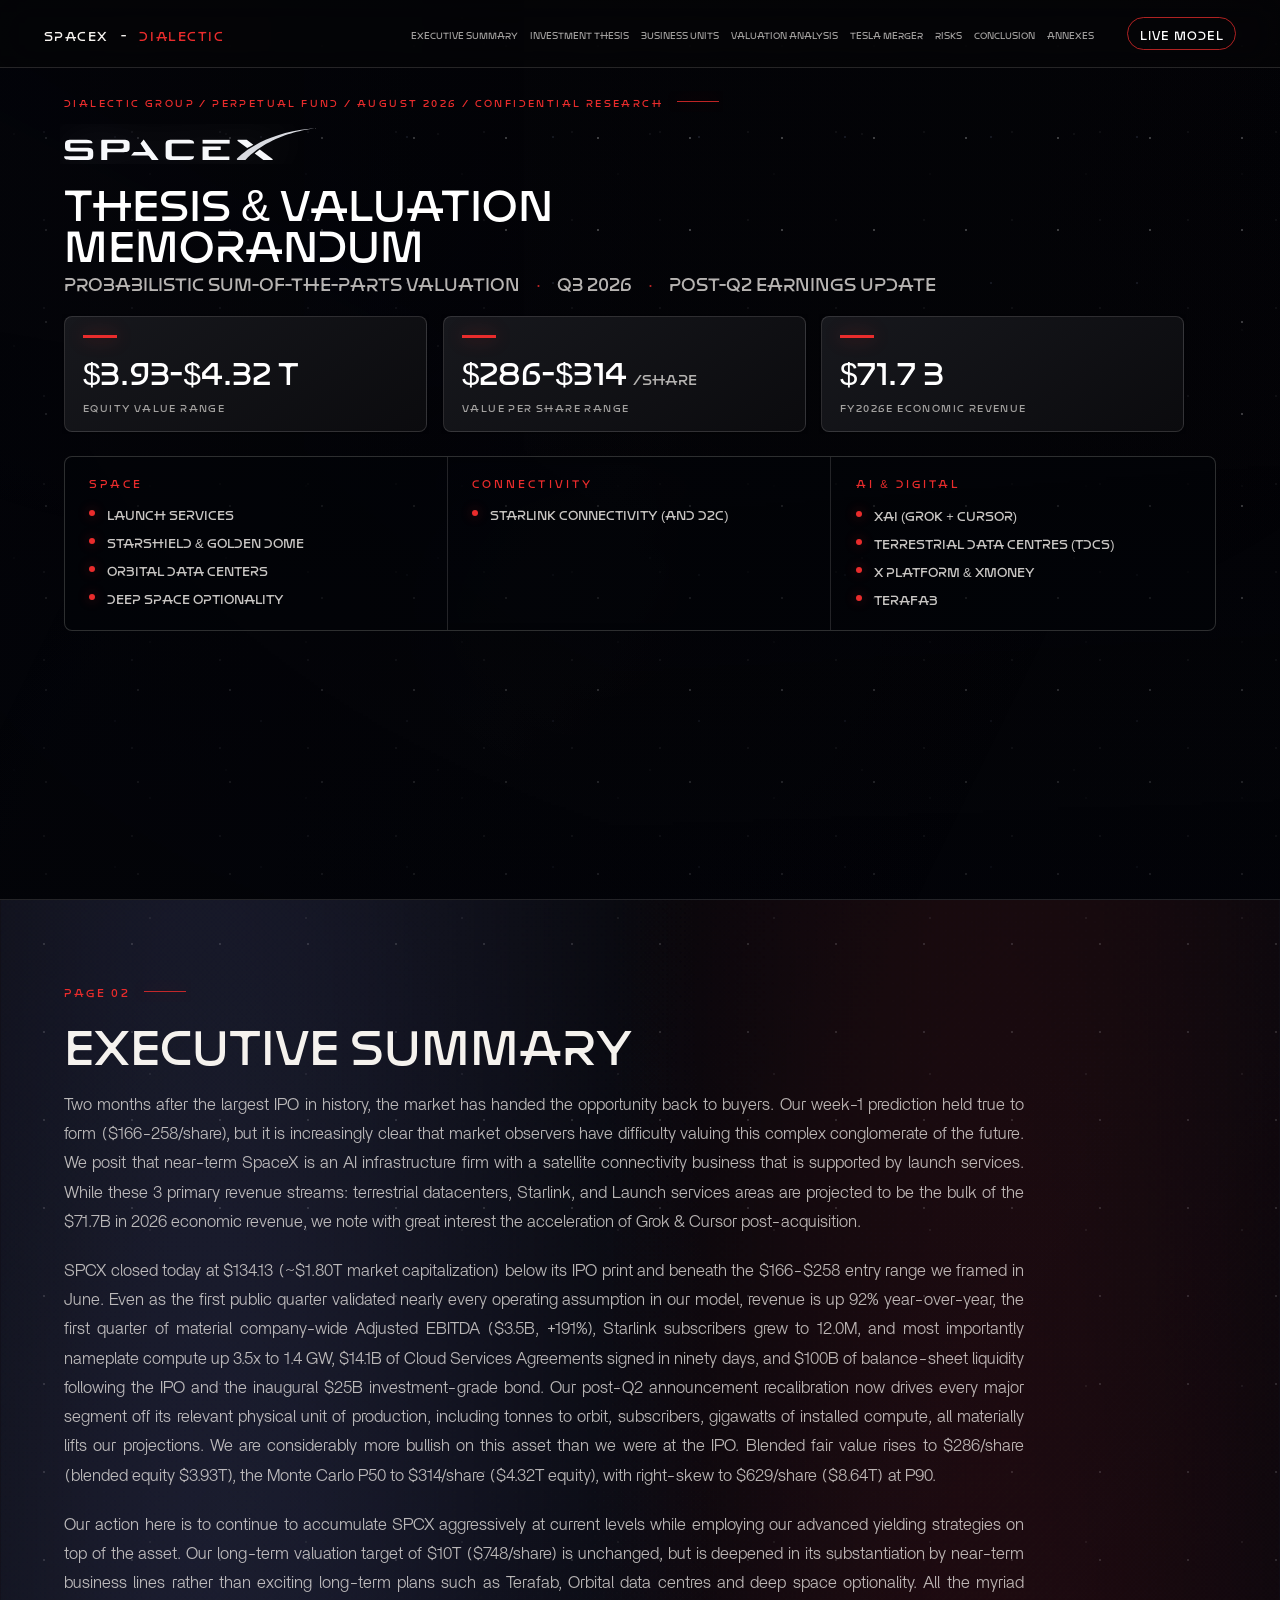
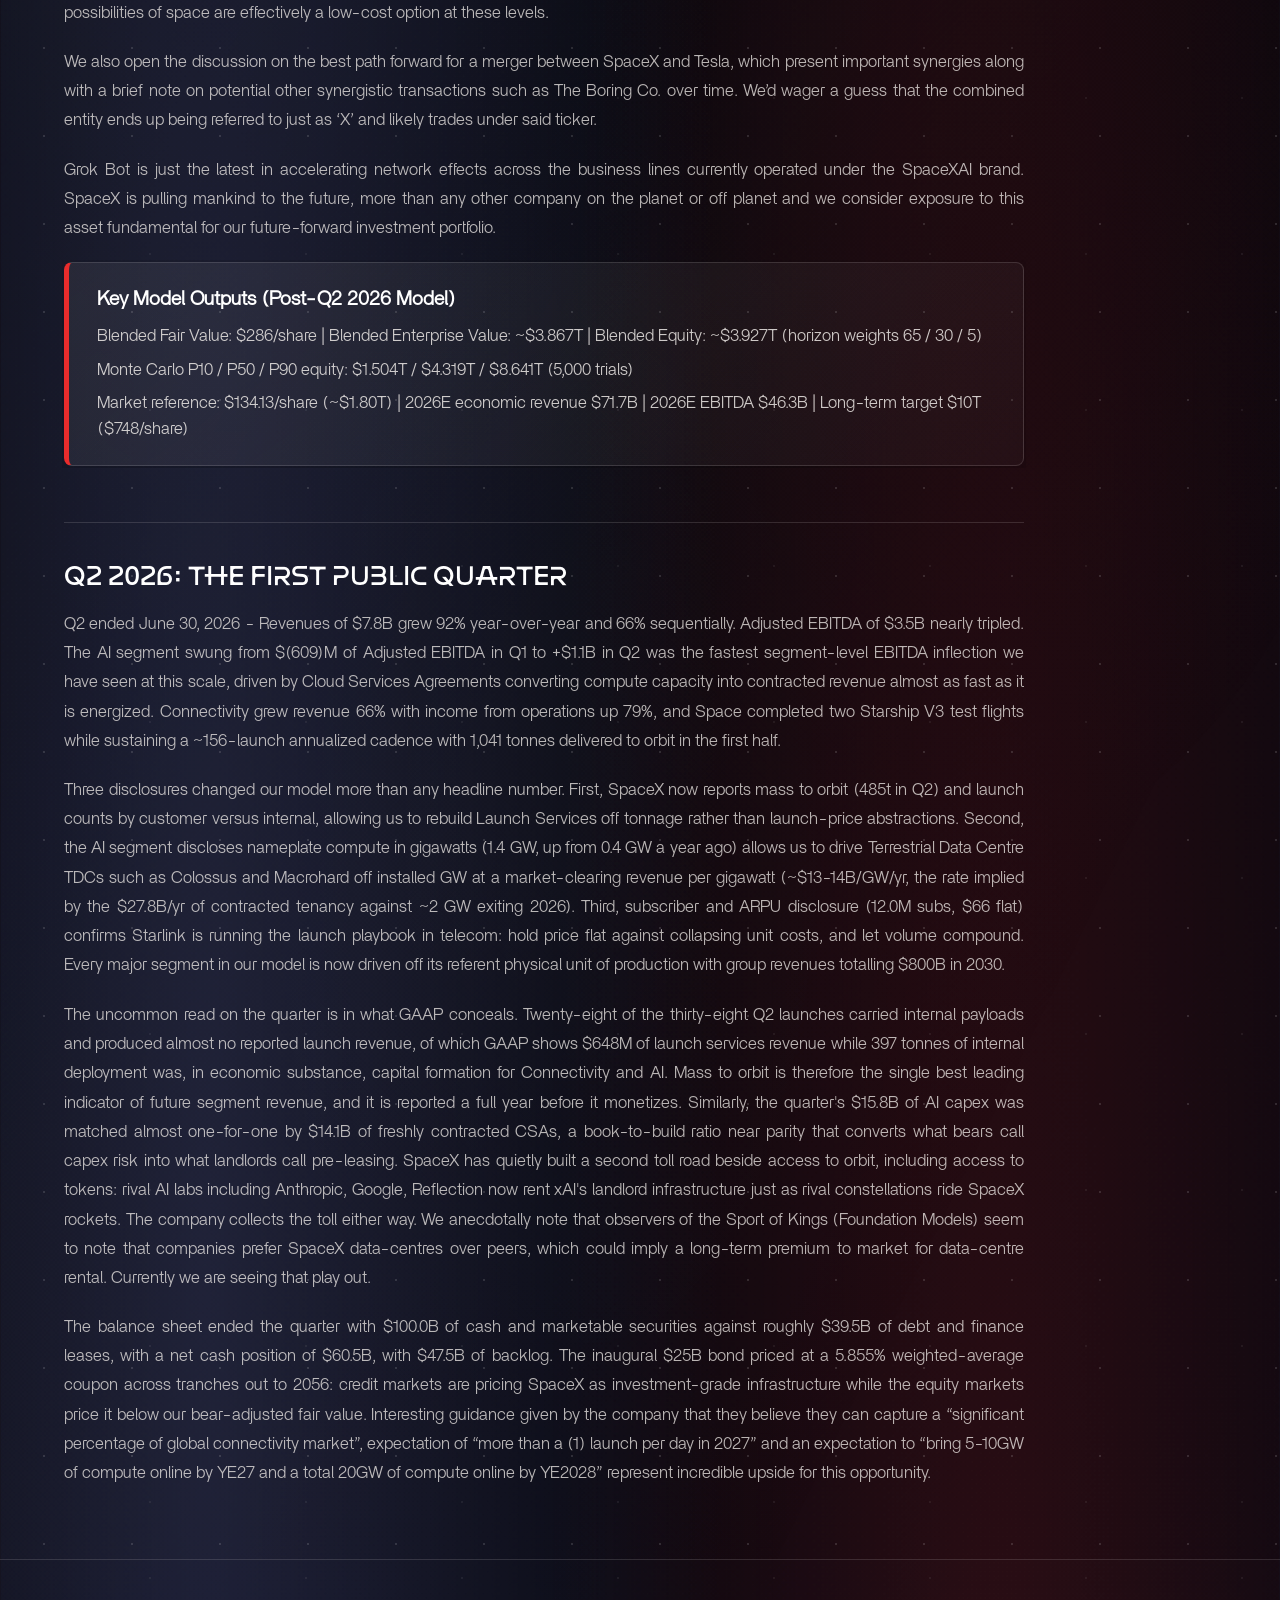
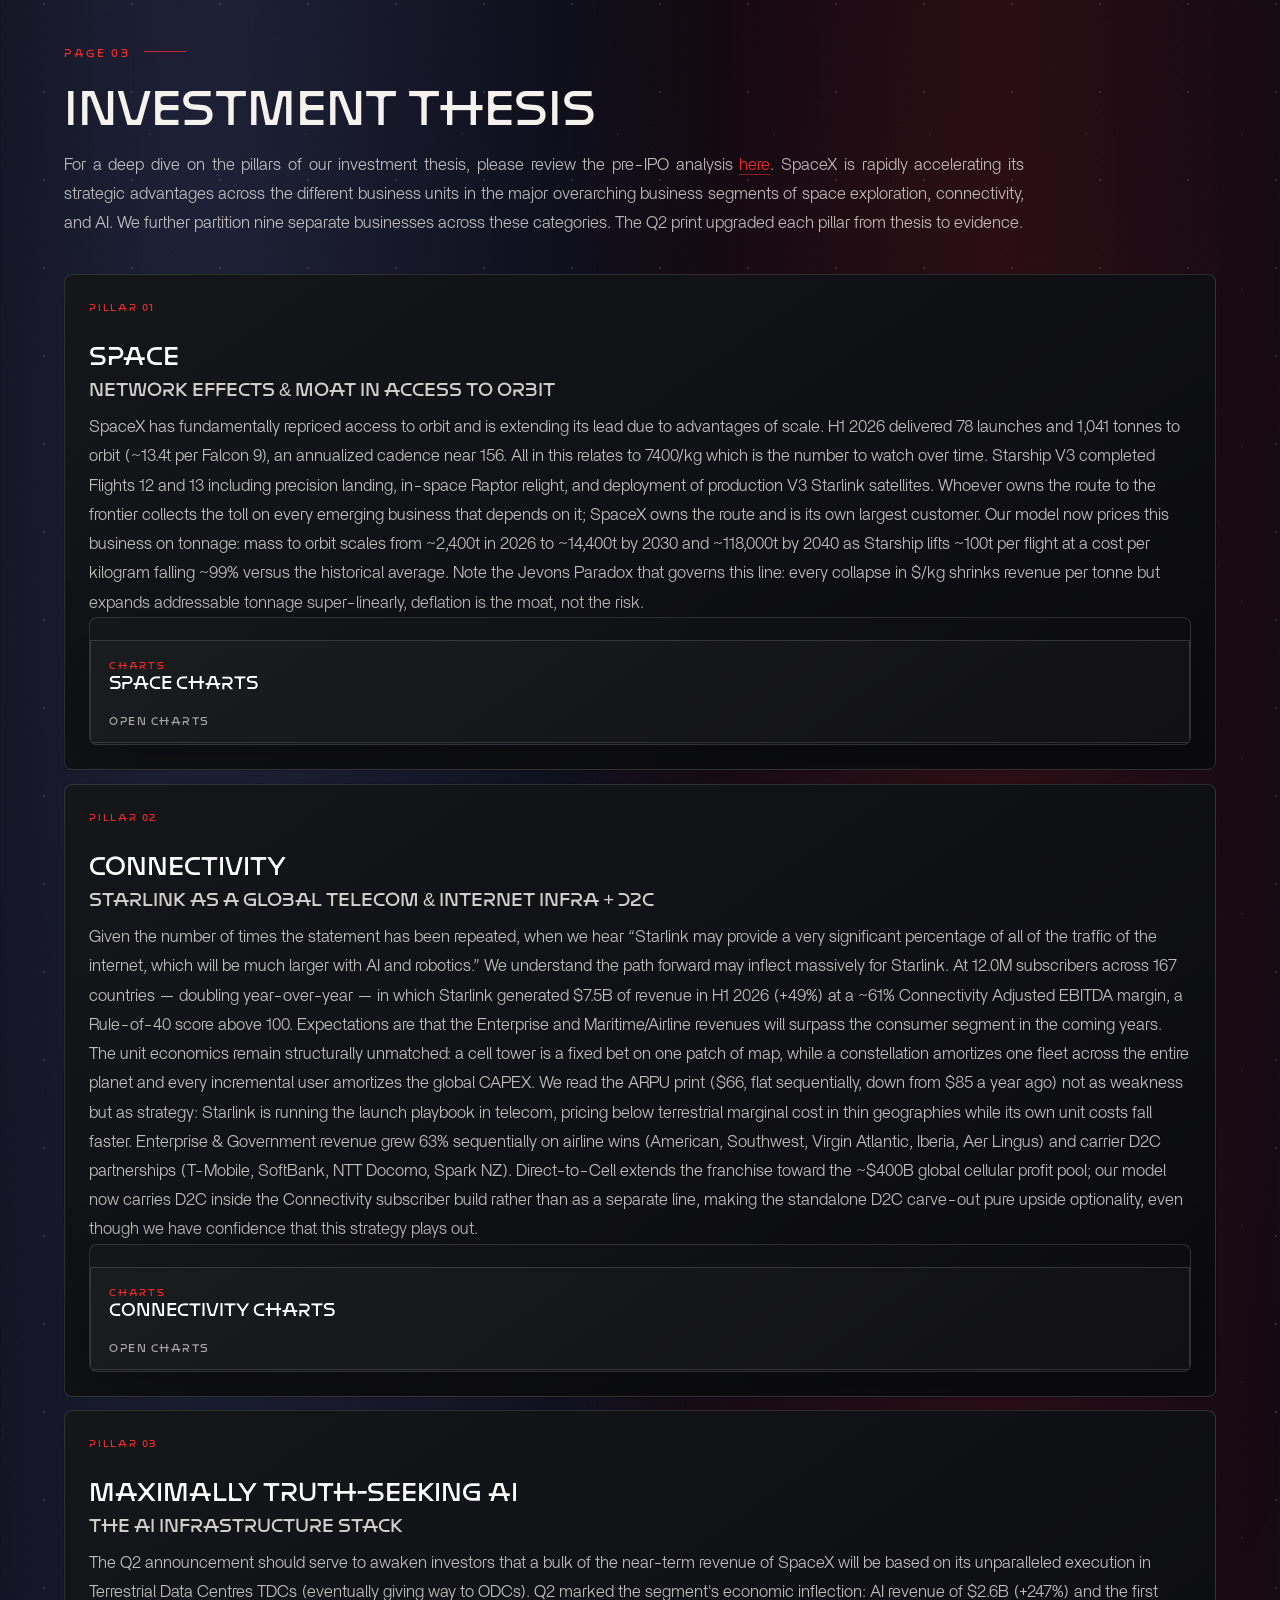
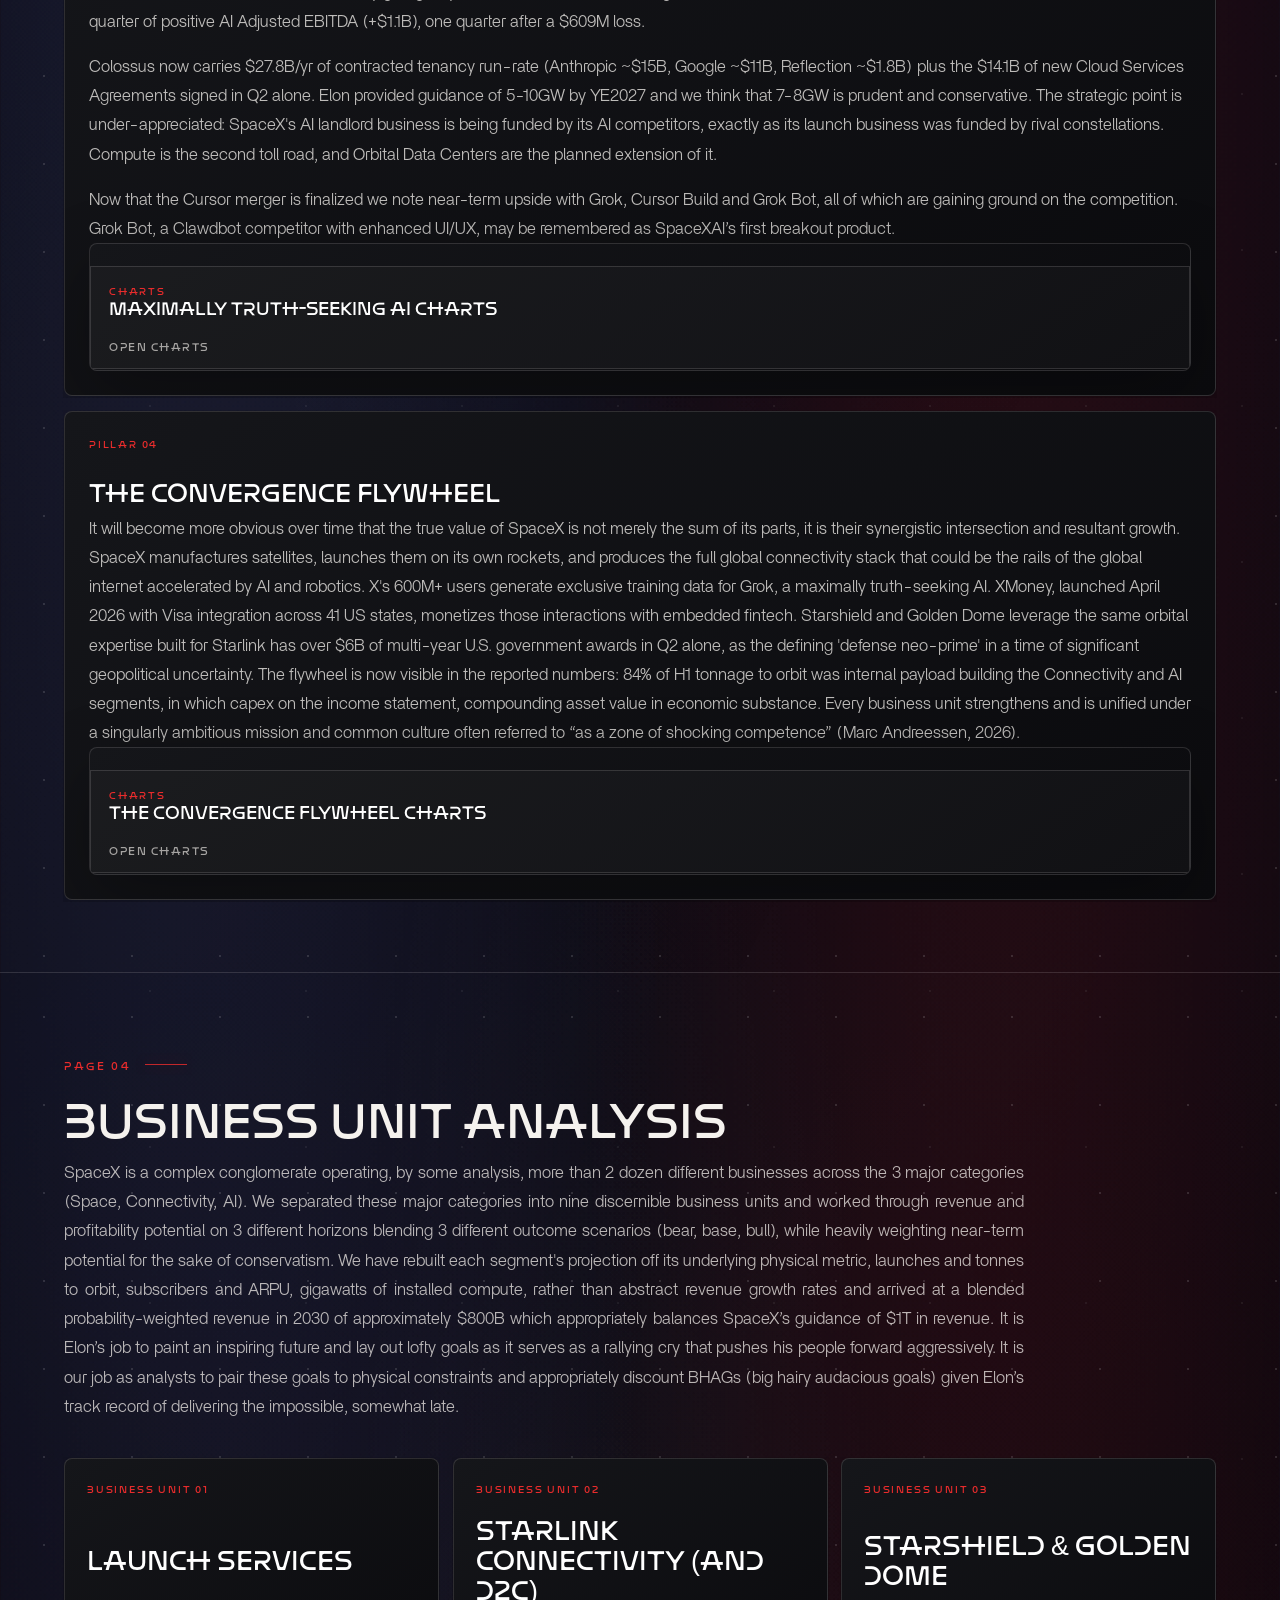
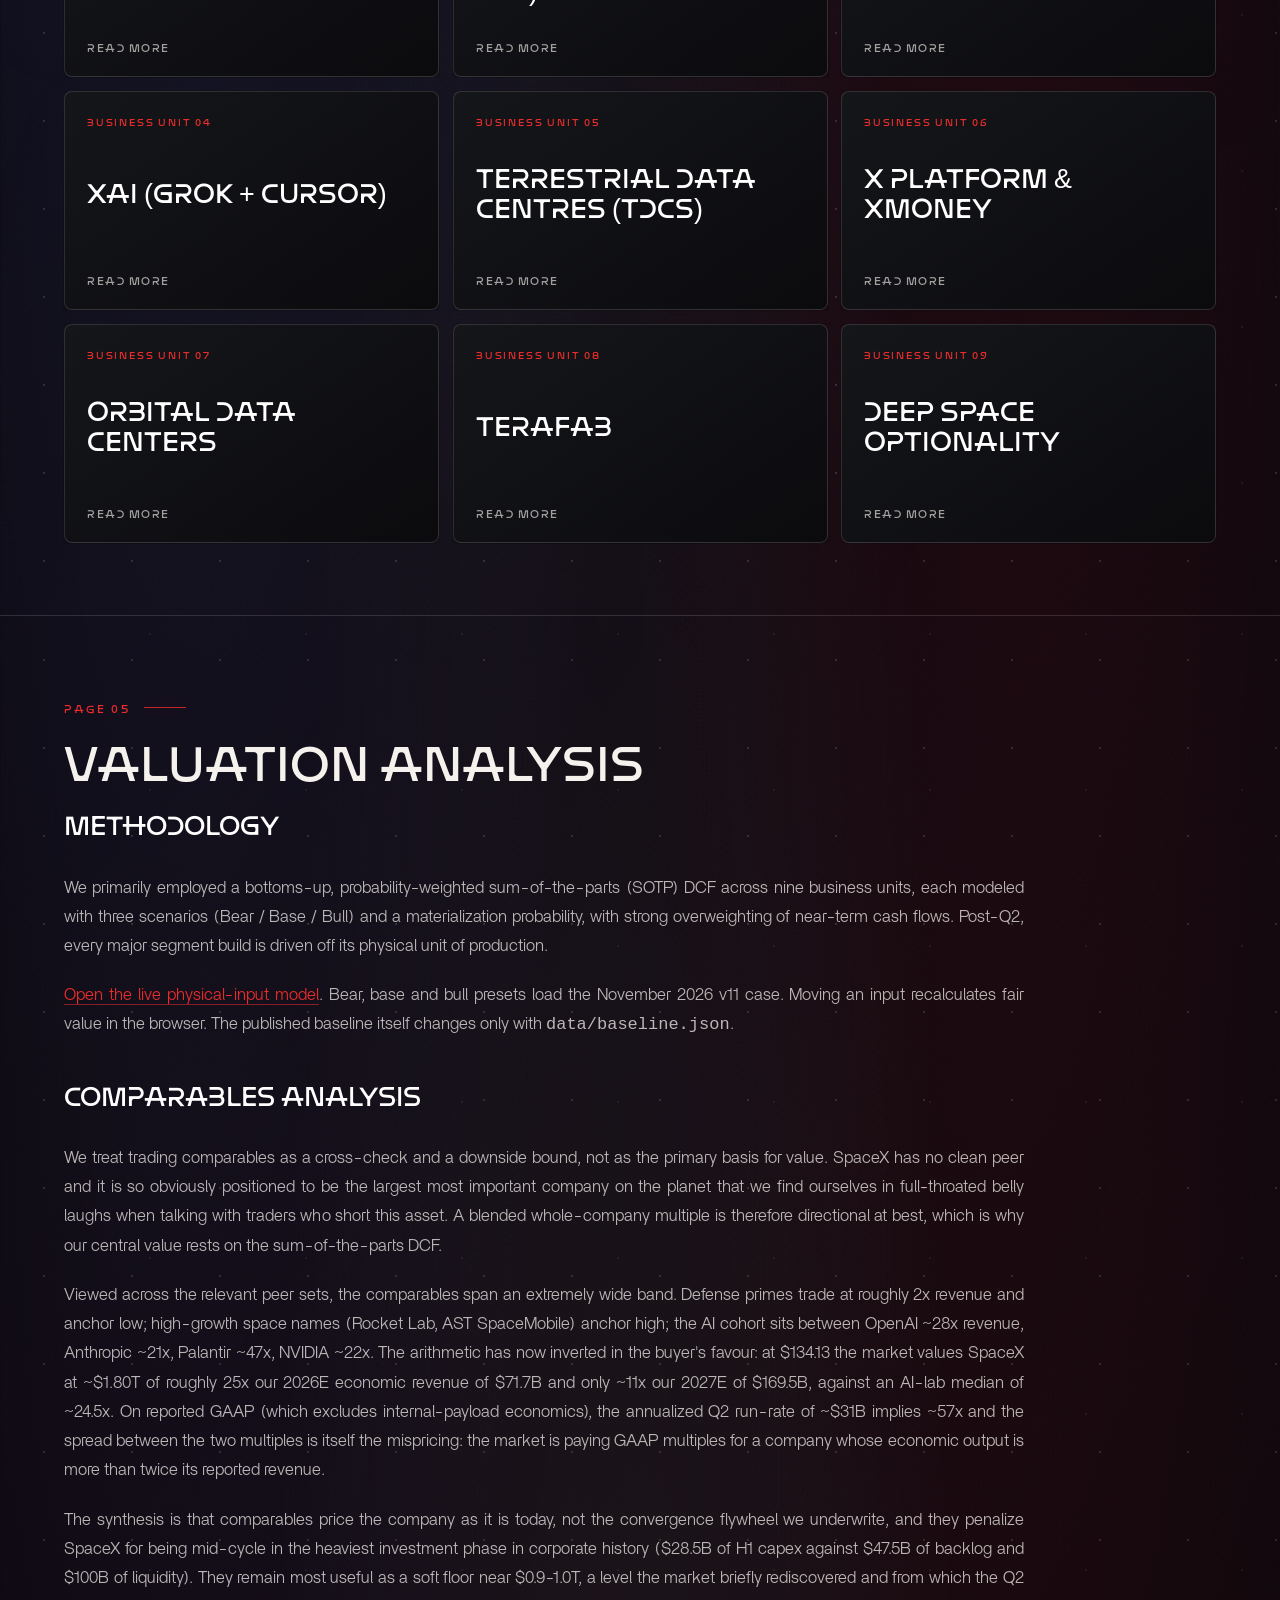
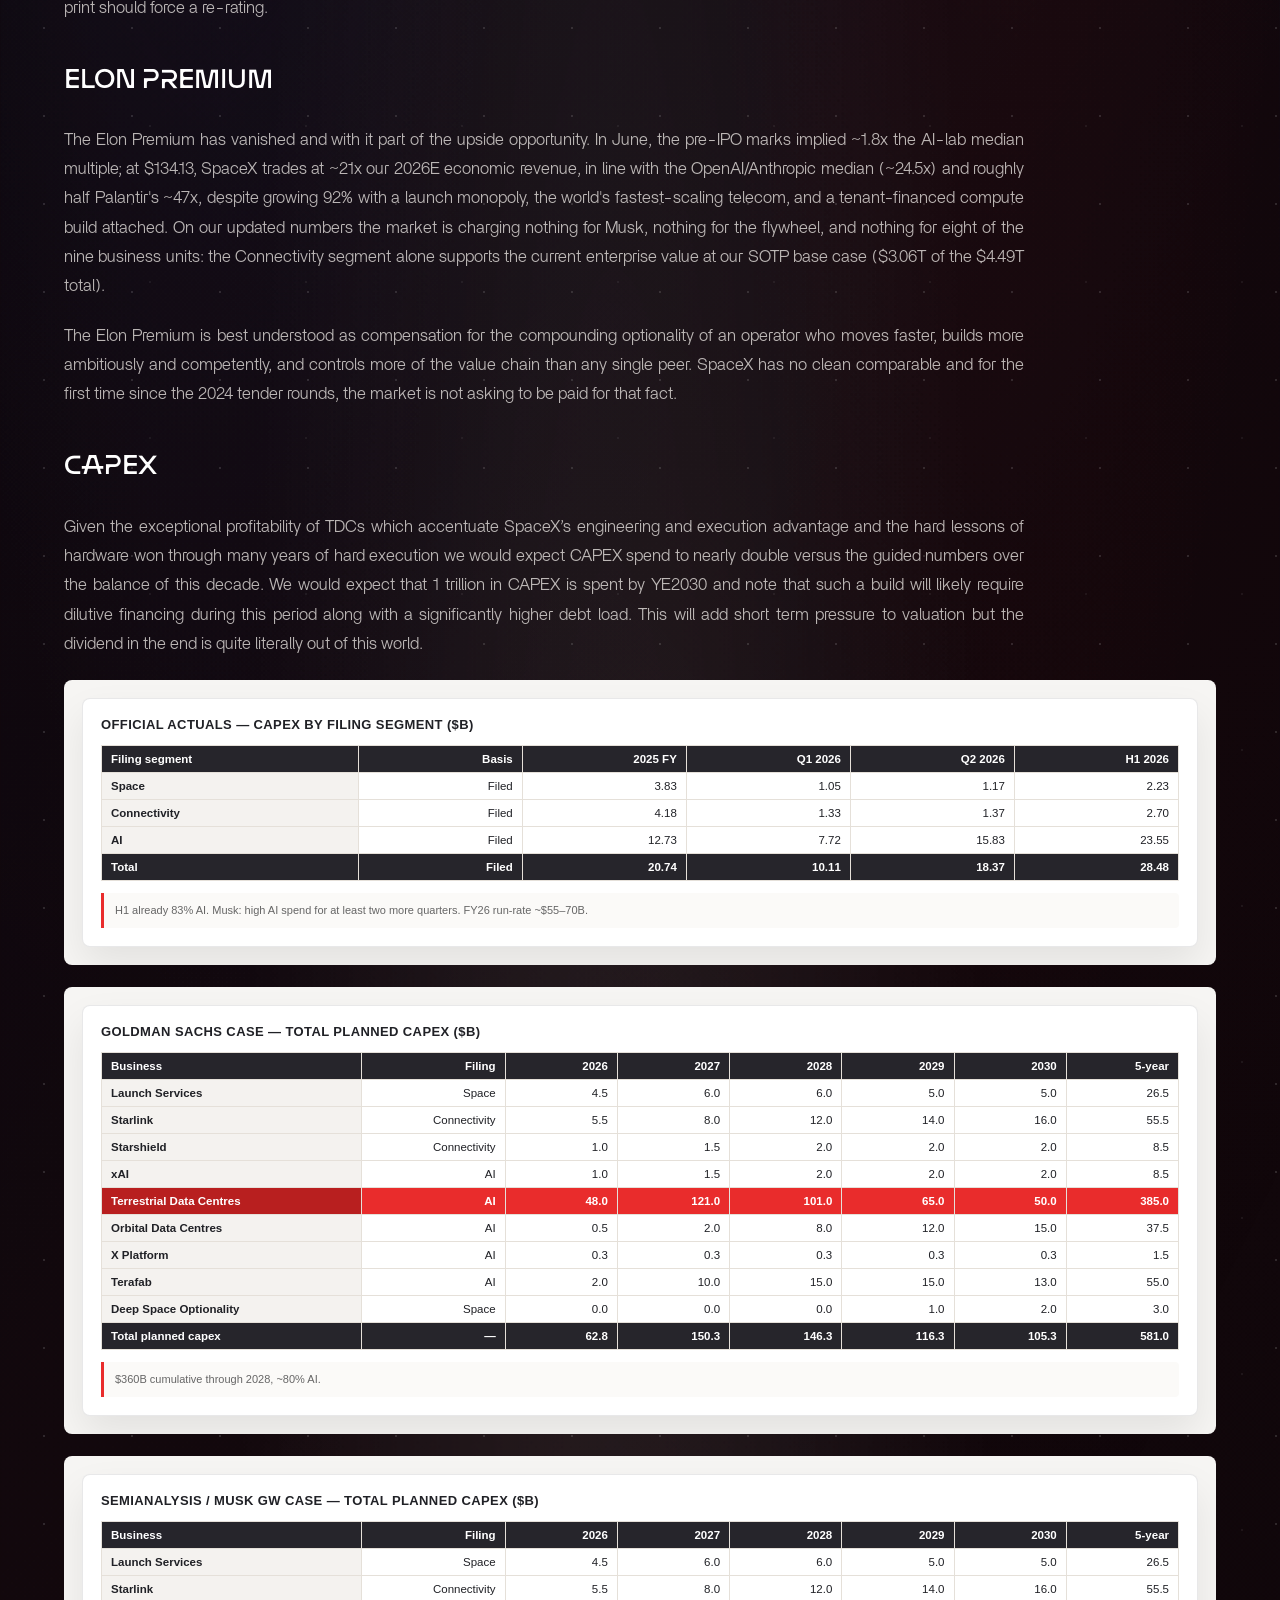
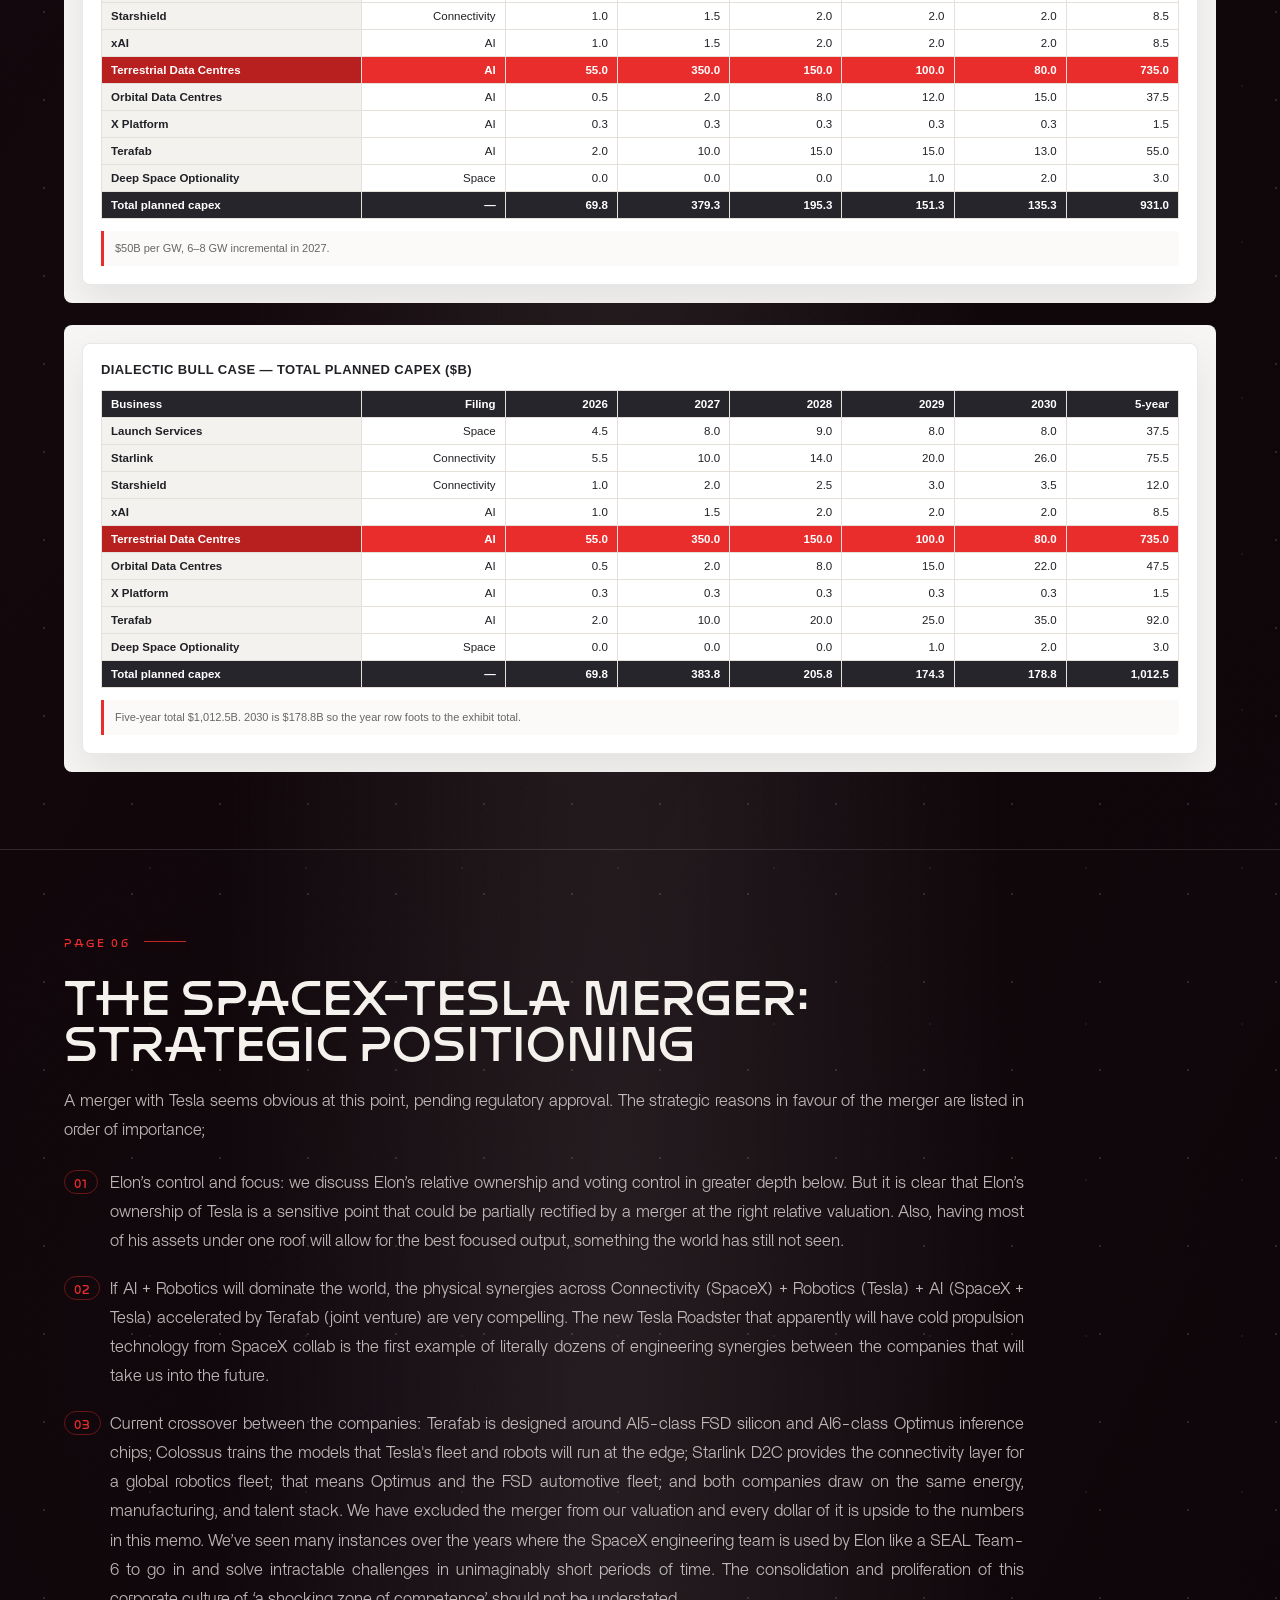
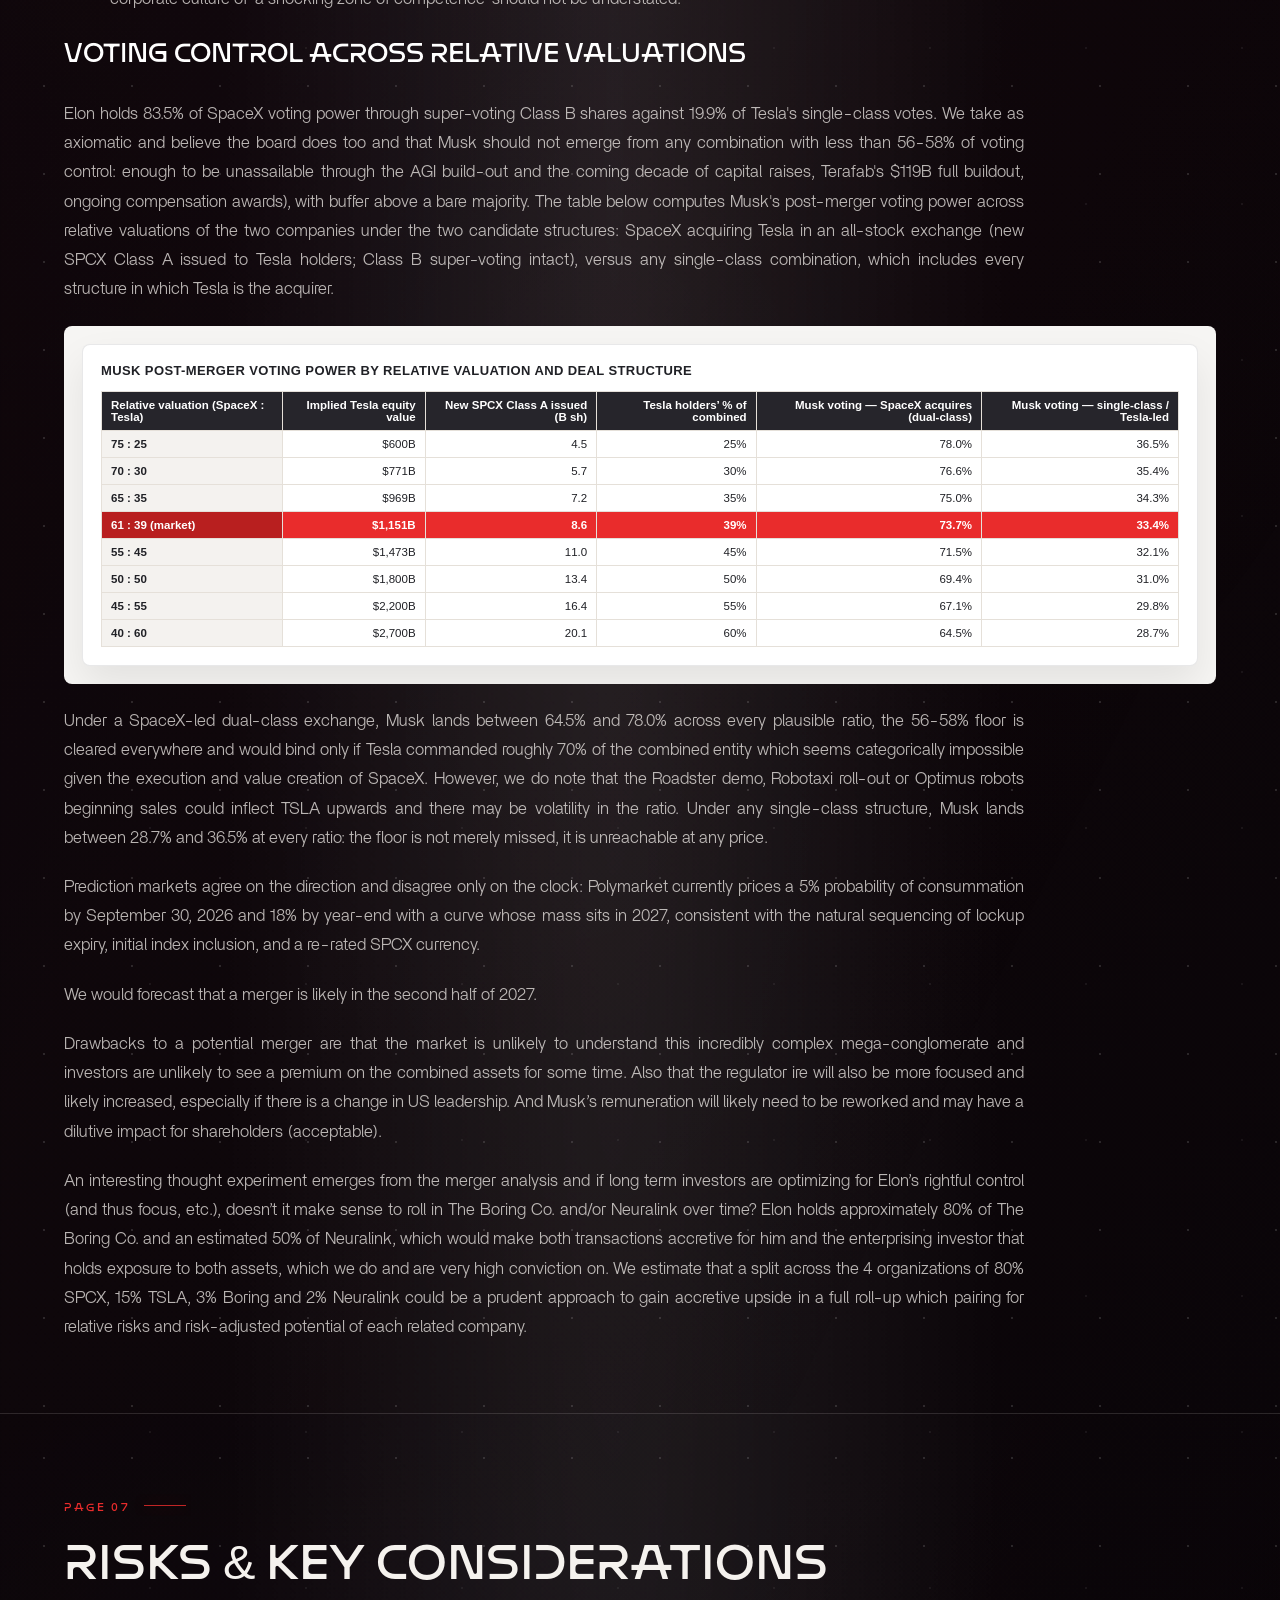
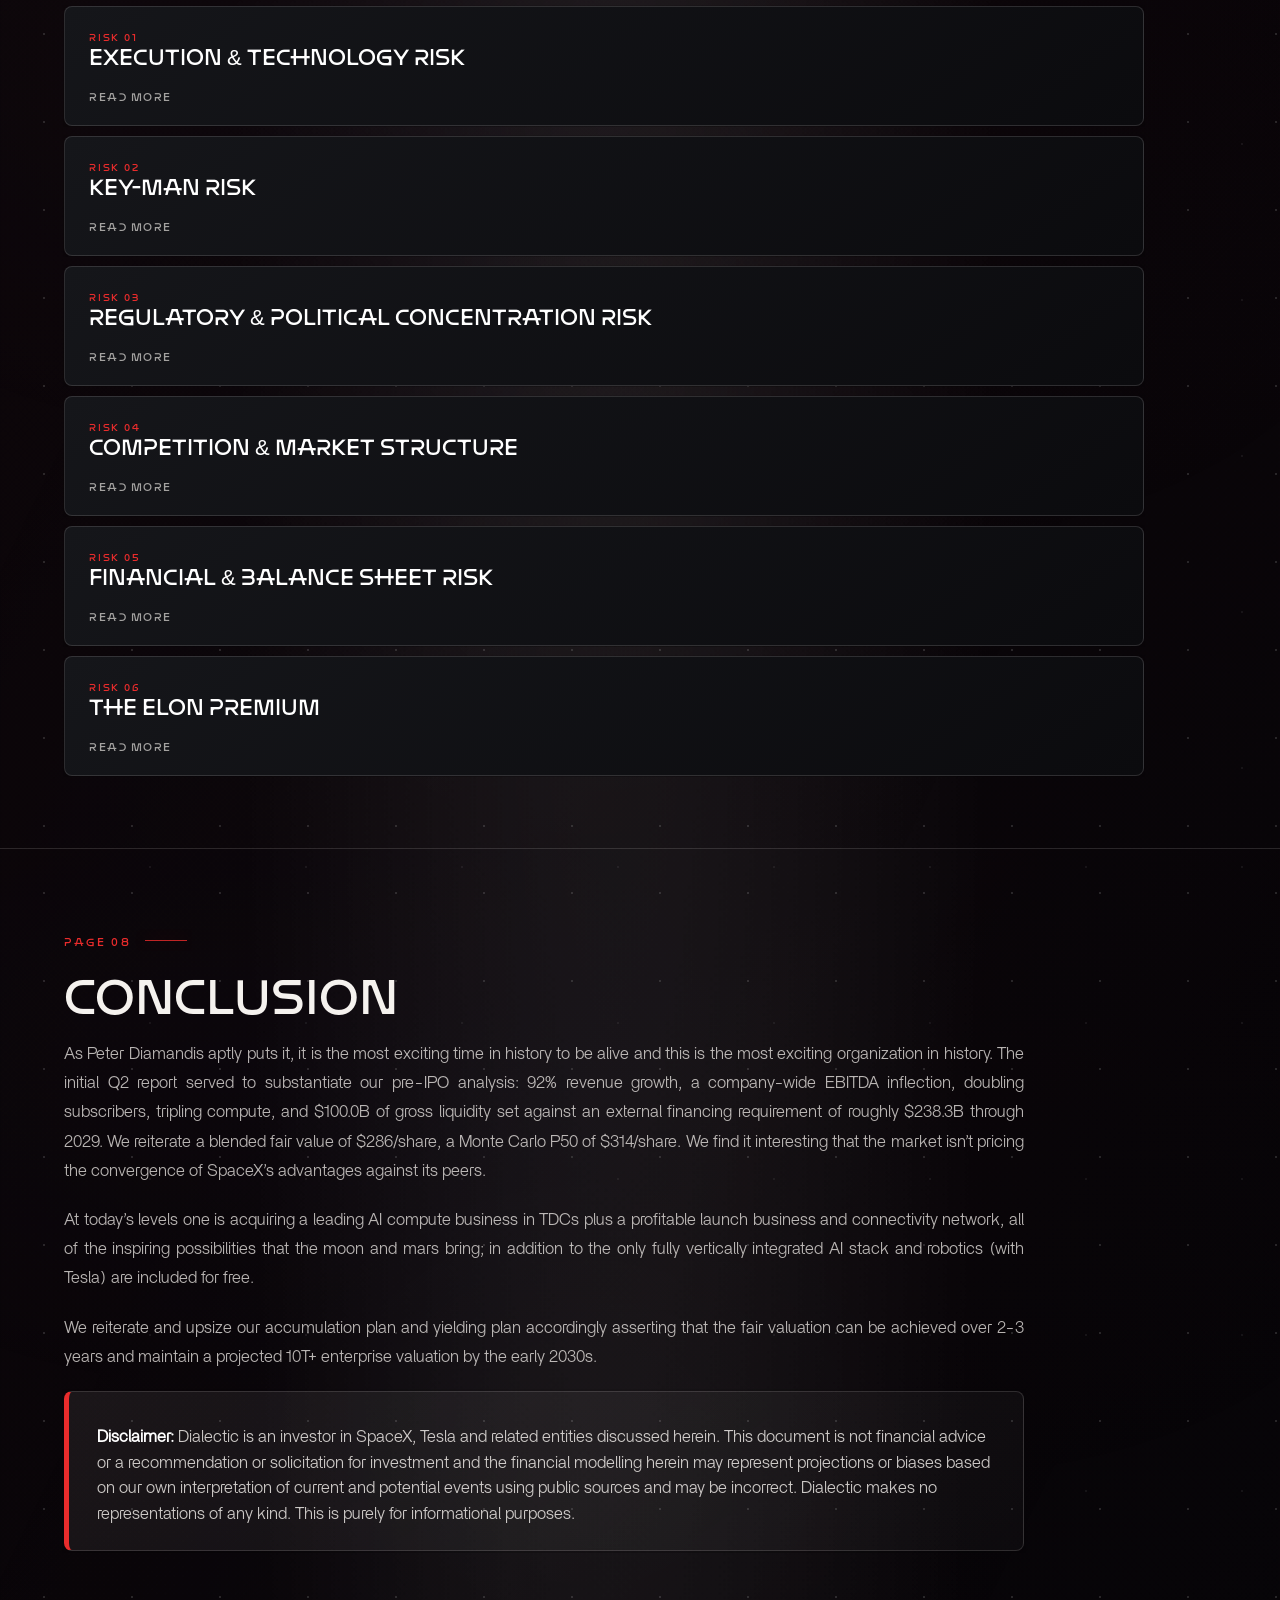
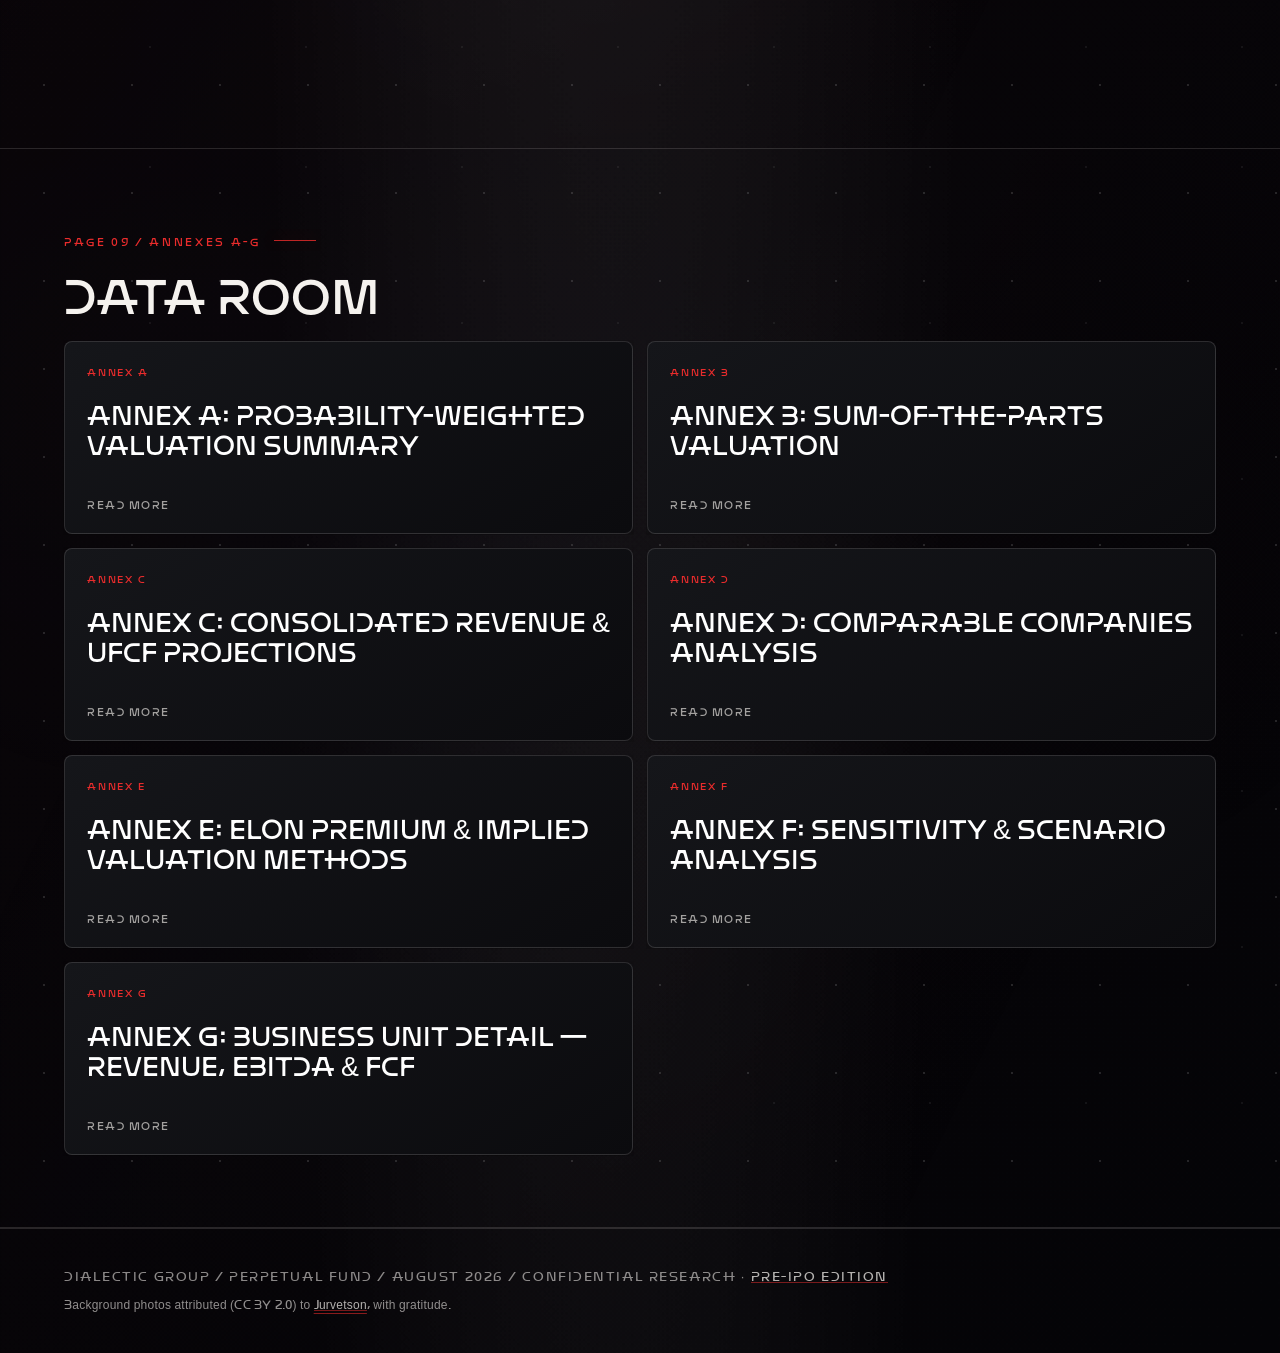
==== commit 929e38c1: "Add an interactive SpaceX physical-input valuation model Visitors can load the v11 bear, base and bu" ====
--- a/index.html
+++ b/index.html
@@ -3,889 +3,3124 @@
 <head>
   <meta charset="utf-8">
   <meta name="viewport" content="width=device-width, initial-scale=1">
-  <meta name="description" content="Dialectic's post-Q3 2026 SpaceX thesis and valuation memorandum, with physical operating assumptions, financial projections and valuation scenarios from model v11.">
-  <title>SpaceX Thesis &amp; Valuation — Post-Q3 2026</title>
-  <link rel="icon" href="./favicon.png" type="image/png" sizes="32x32">
-  <link rel="preload" as="image" href="./assets/backgrounds/hero-rotator-01.jpg">
-  <link rel="stylesheet" href="./assets/dashboard.css">
-  <link rel="stylesheet" href="./assets/post-q3-2026.css">
-  <link rel="stylesheet" href="./assets/edition-switcher.css">
-  <script src="./assets/edition-switcher.js" defer></script>
+  <title>SpaceX Thesis &amp; Valuation — Post-Q2 2026</title>
+  <link rel="icon" type="image/png" sizes="32x32" href="/favicon.png">
+  <link rel="preload" as="image" href="./assets/hero/orbit-reentry.jpg">
+  <style>
+@font-face {
+  font-family: 'Dialectic';
+  src: url('[data-uri]') format('opentype');
+  font-weight: normal; font-style: normal; font-display: swap;
+}
+@font-face {
+  font-family: 'DialecticText';
+  src: url('./assets/fonts/dialectic.woff2') format('woff2');
+  font-weight: normal; font-style: normal; font-display: swap;
+}
+@font-face {
+  font-family: 'BrittiSansLight';
+  src: url('./assets/fonts/britti-sans-light.otf') format('opentype');
+  font-weight: 300; font-style: normal; font-display: swap;
+}
+    :root{
+      --bg:#050507;
+      --panel:#101114;
+      --panel-2:#17181d;
+      --ink:#f5f2ee;
+      --muted:rgba(245,242,238,.68);
+      --line:rgba(245,242,238,.14);
+      --red:#e92c2c;
+      --red-soft:rgba(233,44,44,.18);
+      --shadow:0 30px 90px rgba(0,0,0,.42);
+      --radius:8px;
+      --font-display:'Dialectic','Arial',sans-serif;
+      --font-body:'DialecticText',Arial,ui-sans-serif,system-ui,-apple-system,BlinkMacSystemFont,"Segoe UI",sans-serif;
+      --font-prose:'BrittiSansLight',Arial,ui-sans-serif,system-ui,-apple-system,BlinkMacSystemFont,"Segoe UI",sans-serif;
+      --font:var(--font-body);
+      --copy-size:17px;
+    }
+    *{box-sizing:border-box}
+    html{scroll-behavior:smooth;background:var(--bg)}
+    body{
+      margin:0;
+      font-family:var(--font);
+      color:var(--ink);
+      background:
+        radial-gradient(ellipse at 16% 18%,rgba(108,118,190,.24),transparent 34%),
+        radial-gradient(ellipse at 78% 24%,rgba(233,44,44,.16),transparent 32%),
+        radial-gradient(ellipse at 48% 72%,rgba(255,255,255,.09),transparent 42%),
+        linear-gradient(132deg,#050507 0%,#080812 34%,#12070b 58%,#040407 100%),
+        var(--bg);
+      min-height:100vh;
+      overflow-x:hidden;
+    }
+    body::before{
+      content:"";
+      position:fixed;
+      inset:0;
+      z-index:0;
+      pointer-events:none;
+      opacity:.28;
+      background-image:
+        radial-gradient(ellipse at 28% 30%,rgba(80,94,145,.10),transparent 32%),
+        radial-gradient(ellipse at 66% 42%,rgba(75,34,42,.055),transparent 38%),
+        radial-gradient(ellipse at 44% 70%,rgba(255,255,255,.035),transparent 40%),
+        linear-gradient(118deg,transparent 18%,rgba(78,88,126,.055) 38%,rgba(255,255,255,.028) 50%,rgba(82,38,46,.03) 62%,transparent 82%),
+        radial-gradient(circle,rgba(255,255,255,.58) 0 .8px,transparent 1.2px),
+        radial-gradient(circle,rgba(255,255,255,.30) 0 .75px,transparent 1.15px),
+        radial-gradient(circle,rgba(181,196,255,.24) 0 .65px,transparent 1px);
+      background-size:100% 100%,100% 100%,100% 100%,100% 100%,76px 76px,128px 128px,184px 184px;
+      background-position:center,center,center,center,0 0,34px 58px,92px 18px;
+      animation:starDrift 180s linear infinite;
+    }
+    body::after{
+      content:"";
+      position:fixed;
+      inset:-18%;
+      z-index:0;
+      pointer-events:none;
+      opacity:.07;
+      background:
+        conic-gradient(from 210deg at 50% 50%,transparent 0 16%,rgba(255,255,255,.07) 24%,rgba(82,92,130,.08) 31%,rgba(78,36,42,.05) 40%,transparent 56% 100%);
+      filter:blur(46px);
+      transform:rotate(-9deg);
+    }
+    @keyframes starDrift{to{transform:translate3d(-112px,64px,0)}}
+    a{color:inherit;text-decoration:none}
+    button{font:inherit}
+    .site-shell,.footer{position:relative;z-index:1}
+    .nav{
+      position:fixed;
+      top:0;
+      left:0;
+      right:0;
+      z-index:40;
+      height:68px;
+      display:flex;
+      align-items:center;
+      justify-content:space-between;
+      padding:0 5vw;
+      border-bottom:1px solid var(--line);
+      background:rgba(5,5,7,.66);
+      backdrop-filter:blur(18px);
+    }
+    .brand{display:flex;align-items:center;gap:12px;font-family:var(--font-display);font-size:13px;letter-spacing:.12em;text-transform:uppercase;font-weight:400}
+    .brand-mark{width:9px;height:9px;background:var(--red);box-shadow:0 0 22px rgba(233,44,44,.8)}
+    .brand-dialectic{color:var(--red)}
+    .nav-links{display:flex;gap:8px;align-items:center;justify-content:flex-end;min-width:0;flex:1;overflow-x:auto;scrollbar-width:none}
+    .nav-links::-webkit-scrollbar{display:none}
+    .nav-links a{
+      font-family:var(--font-display);
+      color:rgba(245,242,238,.66);
+      font-size:12px;
+      letter-spacing:.06em;
+      padding:10px 12px;
+      border-radius:999px;
+      transition:color .2s ease,background .2s ease,transform .2s ease;
+    }
+    .nav-links a:hover,.nav-links a.active{color:#fff;background:rgba(255,255,255,.08);transform:translateY(-1px)}
+    /* Nine nav items (two more than the pre-IPO edition) must sit on one line without
+       clipping the brand, so the brand is pinned and the links step down in size. */
+    .nav-links a{white-space:nowrap}
+    .brand{flex:0 0 auto}
+    /* .nav-links is justify-content:flex-end, so any overflow spills LEFT and hides
+       under the brand instead of scrolling. Nine items therefore have to be made to
+       fit: reclaim the 5vw gutter and step the link size down with the viewport. */
+    .nav{gap:14px;padding:0 clamp(24px,3.4vw,72px)}
+    .nav-links{gap:5px;justify-content:flex-end;flex-wrap:nowrap}
+    @media(max-width:1600px){
+      .nav-links{gap:2px}
+      .nav-links a{padding:10px 8px;font-size:11px;letter-spacing:.05em}
+    }
+    @media(max-width:1400px){
+      .nav-links a{padding:9px 6px;font-size:10px;letter-spacing:.03em}
+    }
+    @media(max-width:1320px){
+      .nav-links a{padding:8px 5px;font-size:9px;letter-spacing:0}
+      .nav-edition{height:21px;padding:0 8px;font-size:7.5px;letter-spacing:.06em}
+    }
+    @media(max-width:1200px){
+      /* Below this the eight items cannot fit: flip to flex-start so the overflow
+         spills right and is actually scrollable, instead of hiding under the brand. */
+      .nav-links{justify-content:flex-start;-webkit-overflow-scrolling:touch}
+      .nav-links a{padding:8px 6px}
+    }
+    .nav-actions{
+      display:flex;
+      align-items:center;
+      justify-content:flex-end;
+      margin-left:14px;
+      position:relative;
+      z-index:45;
+      flex:0 0 auto;
+    }
+    .model-link{
+      font-family:var(--font-display);
+      font-size:12px;
+      letter-spacing:.08em;
+      text-transform:uppercase;
+      color:#fff;
+      border:1px solid rgba(233,44,44,.75);
+      border-radius:999px;
+      padding:8px 12px;
+      white-space:nowrap;
+    }
+    .model-link:hover{background:var(--red);color:#fff}
+    /* Language switcher temporarily disabled (per-language pages not present in this build). */
+    .language-switcher{position:relative;display:none}
+    .language-trigger{
+      appearance:none;
+      border:1px solid rgba(245,242,238,.20);
+      background:rgba(245,242,238,.12);
+      color:#fff;
+      min-width:88px;
+      height:42px;
+      padding:0 18px;
+      border-radius:999px;
+      display:inline-flex;
+      align-items:center;
+      justify-content:center;
+      gap:11px;
+      font-family:var(--font-display);
+      font-size:15px;
+      line-height:1;
+      letter-spacing:.08em;
+      text-transform:uppercase;
+      cursor:pointer;
+      box-shadow:inset 0 0 0 1px rgba(255,255,255,.035),0 14px 34px rgba(0,0,0,.22);
+      transition:background .18s ease,border-color .18s ease,transform .18s ease;
+      white-space:nowrap;
+    }
+    .language-trigger:hover,
+    .language-trigger[aria-expanded="true"]{
+      background:rgba(245,242,238,.18);
+      border-color:rgba(245,242,238,.34);
+      transform:translateY(-1px);
+    }
+    .language-trigger svg{
+      width:18px;
+      height:18px;
+      flex:0 0 auto;
+      stroke:currentColor;
+      opacity:.94;
+    }
+    .language-trigger span{display:inline-block;min-width:24px;text-align:left}
+    .language-menu{
+      position:absolute;
+      top:calc(100% + 10px);
+      right:0;
+      width:220px;
+      padding:8px;
+      border:1px solid rgba(245,242,238,.18);
+      border-radius:14px;
+      background:rgba(10,11,15,.92);
+      backdrop-filter:blur(18px);
+      box-shadow:0 22px 60px rgba(0,0,0,.36);
+      display:grid;
+      gap:4px;
+    }
+    .language-menu[hidden]{display:none}
+    .language-menu button{
+      appearance:none;
+      border:0;
+      background:transparent;
+      color:rgba(245,242,238,.72);
+      width:100%;
+      min-height:34px;
+      padding:8px 10px;
+      border-radius:9px;
+      display:flex;
+      align-items:center;
+      justify-content:space-between;
+      font-family:var(--font-body);
+      font-size:12px;
+      letter-spacing:.04em;
+      text-align:left;
+      cursor:pointer;
+    }
+    .language-menu button::after{
+      content:attr(data-lang-code);
+      color:rgba(245,242,238,.44);
+      font-family:var(--font-display);
+      font-size:10px;
+      letter-spacing:.08em;
+    }
+    .language-menu button:hover,
+    .language-menu button[aria-checked="true"]{
+      background:rgba(245,242,238,.10);
+      color:#fff;
+    }
+    .page{
+      min-height:auto;
+      padding:84px 5vw 72px;
+      position:relative;
+      display:flex;
+      align-items:flex-start;
+      overflow:hidden;
+      border-bottom:1px solid var(--line);
+    }
+    .page:not(.landing){min-height:100vh}
+    .page::before{
+      content:"";
+      position:absolute;
+      inset:0;
+      z-index:1;
+      pointer-events:none;
+      opacity:.28;
+      mix-blend-mode:screen;
+      background:
+        linear-gradient(108deg,transparent 0 36%,rgba(255,255,255,var(--section-sweep-opacity,0)) 48%,rgba(233,44,44,var(--section-sweep-red-opacity,0)) 54%,transparent 68% 100%),
+        radial-gradient(ellipse at 18% 24%,rgba(80,94,145,.08),transparent 34%),
+        radial-gradient(ellipse at 72% 38%,rgba(78,36,42,.045),transparent 38%),
+        radial-gradient(ellipse at 46% 68%,rgba(255,255,255,.032),transparent 34%),
+        linear-gradient(116deg,transparent 20%,rgba(76,88,126,.055) 40%,rgba(255,255,255,.028) 50%,rgba(82,38,46,.032) 62%,transparent 80%),
+        radial-gradient(circle,rgba(255,255,255,.48) 0 .8px,transparent 1.2px),
+        radial-gradient(circle,rgba(255,255,255,.22) 0 .7px,transparent 1.1px);
+      background-size:240% 100%,100% 100%,100% 100%,100% 100%,100% 100%,88px 88px,156px 156px;
+      background-position:115% 0,center,center,center,center,0 0,72px 96px;
+      background-repeat:no-repeat,no-repeat,no-repeat,no-repeat,no-repeat,repeat,repeat;
+      animation:none;
+    }
+    .page:not(.landing)::after{
+      content:"";
+      position:absolute;
+      inset:-8%;
+      z-index:0;
+      pointer-events:none;
+      opacity:0;
+      background:
+        linear-gradient(90deg,rgba(5,5,7,.92) 0%,rgba(5,5,7,.72) 38%,rgba(5,5,7,.82) 100%),
+        linear-gradient(0deg,rgba(5,5,7,.88) 0%,rgba(5,5,7,.40) 44%,rgba(5,5,7,.76) 100%),
+        radial-gradient(ellipse at var(--section-glow-x,72%) var(--section-glow-y,32%),var(--section-glow,rgba(233,44,44,.20)),transparent 38%),
+        var(--section-art);
+      background-size:cover;
+      background-position:var(--section-art-position,center);
+      background-repeat:no-repeat;
+      filter:saturate(.9) contrast(1.08) brightness(.78);
+      transform:scale(1.08) translate3d(var(--section-pan-x,-1%),var(--section-pan-y,0),0);
+      transition:opacity .8s ease,filter .8s ease;
+      animation:none;
+    }
+    .page:not(.landing).is-current::after{opacity:0;filter:saturate(.98) contrast(1.12) brightness(.84)}
+    #executive-summary{--section-art:url("./assets/hero/orbital-earth-view.jpg");--section-art-position:center 50%;--section-glow:rgba(255,236,205,.16);--section-glow-x:54%;--section-glow-y:34%;--section-pan-x:.8%;--section-pan-y:-1.4%}
+    #valuation-analysis{--section-art:url("./assets/hero/starship-liftoff-close.jpg");--section-art-position:center 45%;--section-glow:rgba(255,196,120,.20);--section-glow-x:52%;--section-glow-y:50%;--section-pan-x:1.4%;--section-pan-y:-1.2%}
+    #investment-thesis{--section-art:url("./assets/hero/starbase-vehicles-sunset.jpg");--section-art-position:center 58%;--section-glow:rgba(210,218,232,.15);--section-glow-x:50%;--section-glow-y:48%;--section-pan-x:-1.3%;--section-pan-y:-.4%}
+    #companies{--section-art:url("./assets/hero/booster-catch.jpg");--section-art-position:center 52%;--section-glow:rgba(255,184,82,.18);--section-glow-x:58%;--section-glow-y:44%;--section-pan-x:-1.4%;--section-pan-y:-.8%}
+    #risks{--section-art:url("./assets/hero/booster-catch-wide.jpg");--section-art-position:center 50%;--section-glow:rgba(255,214,168,.20);--section-glow-x:50%;--section-glow-y:28%;--section-pan-x:1%;--section-pan-y:-1.6%}
+    #conclusion{--section-art:url("./assets/hero/falcon-heavy-launch.jpg");--section-art-position:center 48%;--section-glow:rgba(233,44,44,.16);--section-glow-x:58%;--section-glow-y:36%;--section-pan-x:-1.2%;--section-pan-y:-.8%}
+    #annexes{--section-art:url("./assets/hero/orbit-reentry.jpg");--section-art-position:center 52%;--section-glow:rgba(255,184,82,.18);--section-glow-x:58%;--section-glow-y:44%;--section-pan-x:-1.4%;--section-pan-y:-.8%}
+    .landing::before{opacity:.10}
+    .landing{
+      min-height:100vh;
+      align-items:flex-start;
+      padding-top:clamp(94px,10.5vh,120px);
+      padding-bottom:34px;
+    }
+    .video-backdrop,.global-photo-backdrop{
+      inset:0;
+      z-index:0;
+      pointer-events:none;
+      overflow:hidden;
+      isolation:isolate;
+      background:#030306;
+    }
+    .video-backdrop{position:absolute}
+    .global-photo-backdrop{position:fixed}
+    .video-backdrop::before,.global-photo-backdrop::before{
+      content:"";
+      position:absolute;
+      inset:0;
+      z-index:7;
+      opacity:.42;
+      background-image:
+        radial-gradient(circle,rgba(255,255,255,.80) 0 .7px,transparent 1.1px),
+        radial-gradient(circle,rgba(181,196,255,.34) 0 .75px,transparent 1.2px),
+        radial-gradient(circle,rgba(255,255,255,.20) 0 .6px,transparent 1px);
+      background-size:92px 92px,146px 146px,212px 212px;
+      background-position:0 0,42px 64px,120px 28px;
+      mix-blend-mode:screen;
+      animation:heroStarfield 96s linear infinite;
+    }
+    .video-backdrop::after,.global-photo-backdrop::after{
+      content:"";
+      position:absolute;
+      inset:0;
+      z-index:8;
+      background:
+        linear-gradient(90deg,rgba(3,4,9,.88) 0%,rgba(3,4,9,.56) 34%,rgba(3,4,9,.20) 64%,rgba(3,4,9,.62) 100%),
+        linear-gradient(0deg,rgba(3,4,9,.82) 0%,rgba(3,4,9,.12) 42%,rgba(3,4,9,.42) 100%),
+        radial-gradient(ellipse at 72% 48%,rgba(233,44,44,.18),transparent 38%);
+    }
+    .hero-video{
+      inset:0;
+      overflow:hidden;
+      background-image:none;
+      background-position:center 66%;
+    }
+    .hero-video video{display:none}
+    .hero-photo{
+      position:absolute;
+      inset:-4%;
+      opacity:0;
+      background-image:var(--photo);
+      background-size:cover;
+      background-position:var(--photo-position,center 68%);
+      transform:scale(1.03);
+      animation:photoRotate 81s ease-in-out infinite;
+      will-change:opacity;
+    }
+    .hero-photo:nth-of-type(1){animation-delay:0s}
+    .hero-photo:nth-of-type(2){animation-delay:7s}
+    .hero-photo:nth-of-type(3){animation-delay:14s}
+    .hero-photo:nth-of-type(4){animation-delay:21s}
+    .hero-photo:nth-of-type(5){animation-delay:28s}
+    .hero-photo:nth-of-type(6){animation-delay:35s}
+    .hero-photo:nth-of-type(7){animation-delay:42s}
+    .hero-photo:nth-of-type(8){animation-delay:49s}
+    .hero-photo:nth-of-type(9){animation-delay:56s}
+    .hero-video::after{
+      background:
+        linear-gradient(90deg,rgba(3,4,9,.72) 0%,rgba(3,4,9,.22) 48%,rgba(3,4,9,.28) 100%),
+        linear-gradient(0deg,rgba(3,4,9,.68) 0%,rgba(3,4,9,.06) 50%,rgba(3,4,9,.06) 100%);
+    }
+    @keyframes photoRotate{
+      0%{opacity:0}
+      2.2%{opacity:.82}
+      8.9%{opacity:.82}
+      11.1%{opacity:0}
+      100%{opacity:0}
+    }
+    .page-inner{position:relative;z-index:2;width:100%;max-width:1180px;margin:0 auto}
+    .page-kicker{
+      font-family:var(--font-display);
+      color:var(--red);
+      font-size:11px;
+      letter-spacing:.24em;
+      text-transform:uppercase;
+      font-weight:400;
+      margin-bottom:18px;
+    }
+    h1,h2,h3,p{margin:0}
+    h1,h2,h3,.expand-title,.metric-square strong,.hero-metric-card strong,.btn,.card-index,.expand-action,.detail-label,.metric-square span,.hero-metric-card span,.company-map-heading,.company-map-button,.spacex-wordmark,.hero-subtitle{font-family:var(--font-display)}
+    h1{
+      max-width:960px;
+      font-size:clamp(36px,5.3vw,82px);
+      line-height:.88;
+      letter-spacing:0;
+      font-weight:400;
+    }
+    .landing h1{
+      max-width:1280px;
+      color:#fff;
+      font-size:clamp(30px,3.4vw,54px);
+      line-height:.94;
+      letter-spacing:0;
+    }
+    .landing .page-inner{max-width:1280px}
+    .landing .page-kicker{
+      font-size:10px;
+      margin-bottom:14px;
+    }
+    .spacex-wordmark{
+      display:block;
+      width:clamp(156px,20vw,286px);
+      max-width:62vw;
+      line-height:0;
+      margin:6px 0 18px;
+    }
+    .spacex-wordmark img{
+      display:block;
+      width:100%;
+      height:auto;
+      filter:drop-shadow(0 0 22px rgba(255,255,255,.18));
+    }
+    .hero-subtitle{
+      max-width:1120px;
+      color:rgba(245,242,238,.74);
+      font-size:clamp(15px,1.4vw,20px);
+      line-height:1.2;
+      letter-spacing:0;
+      margin-top:12px;
+    }
+    .hero-subtitle span{color:rgba(233,44,44,.78);padding:0 12px}
+    h2{
+      max-width:860px;
+      font-size:clamp(28px,3.8vw,52px);
+      line-height:.94;
+      letter-spacing:0;
+      font-weight:400;
+    }
+    .lede{
+      max-width:760px;
+      color:var(--muted);
+      font-family:var(--font-prose);
+      font-size:var(--copy-size);
+      line-height:1.64;
+      margin-top:24px;
+    }
+    #businessUnitLead{
+      max-width:960px;
+      color:rgba(245,242,238,.74);
+      line-height:1.72;
+      text-align:justify;
+    }
+    .hero-grid{display:grid;grid-template-columns:minmax(0,1280px);gap:38px;align-items:center}
+    .hero-actions{display:flex;gap:12px;flex-wrap:wrap;margin-top:34px}
+    .hero-metric-grid{
+      display:grid;
+      grid-template-columns:repeat(3,minmax(0,1fr));
+      gap:16px;
+      max-width:1120px;
+      margin-top:24px;
+    }
+    .hero-metric-card{
+      min-height:116px;
+      border:1px solid var(--line);
+      border-radius:var(--radius);
+      background:linear-gradient(145deg,var(--panel-2),#0b0b0e);
+      box-shadow:0 24px 70px rgba(0,0,0,.28);
+      padding:clamp(14px,1.45vw,18px);
+      display:flex;
+      flex-direction:column;
+      justify-content:space-between;
+      gap:10px;
+      overflow:hidden;
+    }
+    .hero-metric-card::before{
+      content:"";
+      width:34px;
+      height:3px;
+      background:var(--red);
+      box-shadow:0 0 18px rgba(233,44,44,.45);
+    }
+    .hero-metric-card strong{
+      color:#fff;
+      display:inline-flex;
+      align-items:baseline;
+      font-size:clamp(28px,2.45vw,38px);
+      line-height:.94;
+      font-weight:400;
+      letter-spacing:0;
+      white-space:nowrap;
+      max-width:100%;
+    }
+    .hero-metric-card strong small{display:inline;font-size:.46em;line-height:1;margin-left:6px;color:rgba(245,242,238,.72);white-space:nowrap}
+    .hero-metric-card span{
+      color:rgba(245,242,238,.64);
+      font-size:10px;
+      line-height:1.25;
+      letter-spacing:.14em;
+      text-transform:uppercase;
+      font-weight:400;
+      max-width:280px;
+    }
+    .landing-company-map{
+      max-width:1280px;
+      margin-top:24px;
+      display:grid;
+      grid-template-columns:repeat(3,minmax(0,1fr));
+      gap:0;
+      border:1px solid rgba(245,242,238,.18);
+      border-radius:var(--radius);
+      background:rgba(3,4,8,.56);
+      overflow:hidden;
+      backdrop-filter:blur(12px);
+    }
+    .company-map-group{
+      border:0;
+      border-right:1px solid rgba(245,242,238,.14);
+      border-radius:0;
+      background:transparent;
+      padding:18px 24px 20px;
+      min-height:162px;
+      backdrop-filter:none;
+    }
+    .company-map-group:last-child{border-right:0}
+    .company-map-heading{
+      display:block;
+      color:var(--red);
+      font-size:11px;
+      letter-spacing:.28em;
+      text-transform:uppercase;
+      margin-bottom:14px;
+      font-weight:400;
+    }
+    .company-map-list{display:grid;gap:6px}
+    .company-map-button{
+      width:100%;
+      min-height:22px;
+      border:0;
+      border-radius:0;
+      background:transparent;
+      color:rgba(245,242,238,.82);
+      padding:0 0 0 18px;
+      text-align:left;
+      font-size:clamp(12px,1vw,15px);
+      line-height:1.18;
+      cursor:pointer;
+      position:relative;
+      transition:transform .2s ease,color .2s ease;
+    }
+    .company-map-button::before{
+      content:"";
+      position:absolute;
+      left:0;
+      top:.58em;
+      width:6px;
+      height:6px;
+      border-radius:999px;
+      background:var(--red);
+      box-shadow:0 0 12px rgba(233,44,44,.42);
+    }
+    .company-map-button:hover{
+      transform:translateX(4px);
+      color:#fff;
+    }
+    .btn{
+      font-family:var(--font-display);
+      border:1px solid var(--line);
+      background:rgba(255,255,255,.06);
+      color:#fff;
+      min-height:44px;
+      padding:0 18px;
+      border-radius:999px;
+      display:inline-flex;
+      align-items:center;
+      justify-content:center;
+      gap:10px;
+      cursor:pointer;
+      transition:transform .22s ease,background .22s ease,border-color .22s ease;
+    }
+    .btn:hover{transform:translateY(-2px);background:rgba(255,255,255,.11);border-color:rgba(255,255,255,.28)}
+    .btn.primary{background:#fff;color:#08080a;border-color:#fff}
+    .btn.primary:hover{background:#e9e9e9}
+    .orbital-card{
+      min-height:360px;
+      border:1px solid var(--line);
+      border-radius:var(--radius);
+      background:linear-gradient(145deg,rgba(255,255,255,.08),rgba(255,255,255,.025));
+      box-shadow:var(--shadow);
+      position:relative;
+      overflow:hidden;
+    }
+    .orbital-card::before{
+      content:"";
+      position:absolute;
+      width:150px;
+      height:150px;
+      left:50%;
+      top:50%;
+      transform:translate(-50%,-50%);
+      border-radius:50%;
+      background:var(--red);
+      box-shadow:0 0 120px rgba(233,44,44,.55);
+      animation:pulseCore 4s ease-in-out infinite;
+    }
+    .orbital-card::after{
+      content:"";
+      position:absolute;
+      inset:46px;
+      border-radius:50%;
+      border:1px solid rgba(255,255,255,.14);
+      box-shadow:0 0 0 56px rgba(255,255,255,.035),0 0 0 112px rgba(255,255,255,.025);
+      animation:rotateOrbit 38s linear infinite;
+    }
+    .landing-orbital{
+      position:absolute;
+      z-index:1;
+      right:clamp(24px,7vw,110px);
+      top:clamp(120px,20vh,210px);
+      width:clamp(190px,24vw,340px);
+      min-height:auto;
+      aspect-ratio:1;
+      opacity:.62;
+      pointer-events:none;
+      backdrop-filter:blur(2px);
+      box-shadow:0 28px 90px rgba(0,0,0,.30);
+    }
+    .landing-orbital .orbit-moon{
+      position:absolute;
+      left:50%;
+      top:50%;
+      width:7px;
+      height:7px;
+      margin:-3.5px 0 0 -3.5px;
+      border-radius:999px;
+      background:rgba(245,242,238,.9);
+      box-shadow:0 0 14px rgba(255,255,255,.82);
+      animation:orbitMoon 12s linear infinite;
+      z-index:2;
+    }
+    .landing-orbital .orbit-moon:nth-child(2){
+      width:5px;
+      height:5px;
+      margin:-2.5px 0 0 -2.5px;
+      background:var(--red);
+      box-shadow:0 0 16px rgba(233,44,44,.9);
+      animation-duration:17s;
+      animation-delay:-5s;
+    }
+    .landing-orbital .orbit-moon:nth-child(3){
+      width:6px;
+      height:6px;
+      margin:-3px 0 0 -3px;
+      animation-duration:23s;
+      animation-delay:-12s;
+      opacity:.72;
+    }
+    @keyframes pulseCore{50%{transform:translate(-50%,-50%) scale(1.05);box-shadow:0 0 150px rgba(233,44,44,.72)}}
+    @keyframes rotateOrbit{to{transform:rotate(360deg)}}
+    @keyframes orbitMoon{
+      from{transform:rotate(0deg) translateX(clamp(72px,10vw,135px)) rotate(0deg)}
+      to{transform:rotate(360deg) translateX(clamp(72px,10vw,135px)) rotate(-360deg)}
+    }
+    .summary-metrics{
+      display:grid;
+      grid-template-columns:repeat(3,minmax(220px,1fr));
+      gap:14px;
+      margin:40px 0 28px;
+      max-width:1180px;
+    }
+    .metric-square{
+      min-height:230px;
+      border:1px solid var(--line);
+      border-radius:var(--radius);
+      background:linear-gradient(145deg,var(--panel-2),#0b0b0e);
+      box-shadow:var(--shadow);
+      padding:clamp(20px,2.25vw,26px);
+      display:flex;
+      flex-direction:column;
+      justify-content:space-between;
+      overflow:hidden;
+      transition:transform .24s ease,border-color .24s ease;
+    }
+    .metric-square:hover{transform:translateY(-5px);border-color:rgba(233,44,44,.65)}
+    .metric-square span{color:rgba(245,242,238,.62);font-size:11px;line-height:1.25;letter-spacing:.14em;text-transform:uppercase;font-weight:400}
+    .metric-square strong{font-size:clamp(32px,3.55vw,48px);line-height:.94;letter-spacing:0;font-weight:400;max-width:100%}
+    .metric-square strong small{display:block;font-size:.46em;line-height:1;margin-top:8px;color:rgba(245,242,238,.72)}
+    .copy-panel{
+      max-width:960px;
+      display:grid;
+      gap:20px;
+      color:rgba(245,242,238,.74);
+      font-family:var(--font-prose);
+      font-size:var(--copy-size);
+      line-height:1.72;
+    }
+    h2 + .copy-panel{margin-top:28px}
+    .copy-panel p,
+    .copy-panel li{text-align:justify}
+    .lede + .copy-panel{margin-top:26px}
+    .lede + .valuation-copy{margin-top:28px}
+    .valuation-copy .detail-heading{margin-top:18px}
+    .valuation-copy .detail-heading:first-child{margin-top:0}
+    .model-output-box{
+      border:1px solid rgba(245,242,238,.14);
+      border-left:5px solid var(--red);
+      border-radius:var(--radius);
+      background:linear-gradient(145deg,rgba(245,242,238,.075),rgba(245,242,238,.028));
+      box-shadow:0 24px 70px rgba(0,0,0,.24);
+      padding:24px 28px;
+      color:rgba(245,242,238,.82);
+      font-family:var(--font-prose);
+    }
+    .model-output-box h4{
+      margin:0 0 12px;
+      color:#fff;
+      font-family:var(--font-prose);
+      font-size:20px;
+      line-height:1.2;
+      font-weight:700;
+    }
+    .model-output-box p{
+      margin:8px 0 0;
+      text-align:left;
+      font-size:var(--copy-size);
+      line-height:1.5;
+    }
+    .disclaimer-box strong{color:#fff}
+    .summary-actions{display:flex;gap:12px;flex-wrap:wrap;margin-top:8px}
+    #valuation-analysis{scroll-margin-top:96px}
+    .section-note{
+      max-width:760px;
+      color:rgba(245,242,238,.55);
+      font-family:var(--font-prose);
+      font-size:13px;
+      line-height:1.55;
+      margin-top:18px;
+    }
+    .interactive-grid{
+      display:grid;
+      grid-template-columns:minmax(0,1fr);
+      gap:14px;
+      margin-top:36px;
+      align-items:stretch;
+    }
+    .thesis-card{
+      padding:24px;
+      display:flex;
+      flex-direction:column;
+      min-height:100%;
+    }
+    .thesis-card:hover{
+      transform:none;
+      border-color:var(--line);
+    }
+    .thesis-title{
+      font-family:var(--font-display);
+      color:#fff;
+      font-size:clamp(24px,2vw,30px);
+      line-height:1.04;
+      letter-spacing:0;
+      font-weight:400;
+      margin:26px 0 12px;
+    }
+    .thesis-card .detail-heading{
+      font-size:clamp(18px,1.45vw,23px);
+      color:rgba(245,242,238,.84);
+      margin:0 0 16px;
+    }
+    .thesis-copy{
+      color:rgba(245,242,238,.76);
+      font-family:var(--font-prose);
+      font-size:var(--copy-size);
+      line-height:1.72;
+      flex:1 1 auto;
+    }
+    .thesis-copy p{
+      margin:0 0 16px;
+    }
+    .thesis-copy p:last-child{
+      margin-bottom:0;
+    }
+    .thesis-chart-disclosure{
+      margin-top:auto;
+      padding-top:22px;
+    }
+    .thesis-chart-disclosure .expand-trigger{
+      min-height:auto;
+      padding:16px 18px;
+      border:1px solid rgba(245,242,238,.14);
+      border-radius:var(--radius-sm);
+      background:rgba(255,255,255,.025);
+    }
+    .thesis-chart-disclosure .expand-title{
+      margin-top:12px;
+      font-size:18px;
+    }
+    .annex-grid{
+      display:grid;
+      grid-template-columns:repeat(2,minmax(0,1fr));
+      gap:14px;
+      margin-top:36px;
+    }
+    .company-grid{
+      display:grid;
+      grid-template-columns:repeat(3,minmax(0,1fr));
+      gap:14px;
+      margin-top:36px;
+    }
+    .chart-accordion{
+      display:grid;
+      gap:14px;
+      margin-top:34px;
+      max-width:1180px;
+    }
+    .chart-accordion .expand-trigger{
+      min-height:126px;
+      padding:22px 24px;
+    }
+    .chart-accordion .expand-title{margin-top:22px}
+    .expand-card{
+      border:1px solid var(--line);
+      border-radius:var(--radius);
+      background:linear-gradient(145deg,#15161a,#0b0b0e);
+      overflow:hidden;
+      box-shadow:0 24px 70px rgba(0,0,0,.28);
+      transition:transform .24s ease,border-color .24s ease,background .24s ease;
+    }
+    .expand-card:hover{transform:translateY(-4px);border-color:rgba(233,44,44,.62)}
+    .expand-card.is-open{grid-column:1/-1;border-color:rgba(233,44,44,.72);background:#09090c}
+    .expand-trigger{
+      width:100%;
+      text-align:left;
+      border:0;
+      background:transparent;
+      color:#fff;
+      cursor:pointer;
+      min-height:190px;
+      padding:22px;
+      display:flex;
+      flex-direction:column;
+      justify-content:space-between;
+    }
+    .company-grid .expand-trigger{min-height:216px}
+    .card-index{color:var(--red);font-size:10px;letter-spacing:.18em;text-transform:uppercase;font-weight:400}
+    .expand-title{font-size:clamp(21px,2.1vw,30px);line-height:1.05;letter-spacing:0;margin-top:28px;font-weight:400}
+    .expand-summary{color:rgba(245,242,238,.64);font-size:14px;line-height:1.55;margin-top:12px}
+    .expand-action{color:rgba(245,242,238,.64);font-size:11px;letter-spacing:.14em;text-transform:uppercase;font-weight:400;margin-top:22px}
+    .expand-body{
+      height:0;
+      overflow:hidden;
+      transition:height .38s cubic-bezier(.22,1,.36,1);
+      border-top:1px solid transparent;
+    }
+    .expand-card.is-open .expand-body{border-top-color:rgba(255,255,255,.1)}
+    .expand-body-inner{
+      padding:22px 24px 28px;
+      color:rgba(245,242,238,.74);
+      font-family:var(--font-prose);
+      font-size:var(--copy-size);
+      line-height:1.72;
+      max-width:1180px;
+      opacity:0;
+      transform:translate3d(var(--detail-x,24px),8px,0);
+      transition:opacity .46s ease,transform .52s cubic-bezier(.22,1,.36,1);
+      transition-delay:.08s;
+    }
+    .expand-card.is-open .expand-body-inner{opacity:1;transform:translate3d(0,0,0)}
+    .expand-card:nth-child(even){--detail-x:-24px}
+    .expand-body-inner p{margin:0 0 16px}
+    .expand-body-inner p:last-child{margin-bottom:0}
+    .expand-body-inner ul{margin:10px 0 18px;padding-left:20px}
+    .expand-body-inner li{margin:8px 0}
+    .detail-summary-lede{
+      max-width:920px;
+      color:rgba(245,242,238,.72);
+      font-family:var(--font-prose);
+      font-size:var(--copy-size);
+      line-height:1.66;
+      margin:0 0 18px;
+    }
+    .detail-chart-grid{
+      display:grid;
+      grid-template-columns:minmax(0,1fr);
+      gap:30px;
+      width:min(100%,1140px);
+      margin:34px auto 28px;
+    }
+    .detail-chart-card{
+      margin:0;
+      border:1px solid rgba(245,242,238,.14);
+      border-radius:var(--radius);
+      background:#f6f5f3;
+      overflow:hidden;
+      box-shadow:0 28px 80px rgba(0,0,0,.30);
+    }
+    .detail-chart-card img{
+      display:block;
+      width:100%;
+      height:auto;
+      min-height:340px;
+      object-fit:contain;
+      background:#fff;
+    }
+    .detail-chart-card.is-interactive-chart{
+      background:#f6f5f3;
+    }
+    .interactive-chart-grid{
+      display:grid;
+      grid-template-columns:minmax(0,1fr);
+      gap:18px;
+      padding:18px;
+      background:#f6f5f3;
+    }
+    .interactive-chart-grid[data-panel-count="2"]{
+      grid-template-columns:repeat(auto-fit,minmax(360px,1fr));
+    }
+    .interactive-chart-grid[data-panel-count="3"]{
+      grid-template-columns:repeat(auto-fit,minmax(320px,1fr));
+    }
+    .interactive-chart-panel{
+      min-width:0;
+      border:1px solid rgba(32,33,38,.10);
+      border-radius:8px;
+      background:#fff;
+      padding:18px 18px 14px;
+      box-shadow:0 18px 38px rgba(0,0,0,.08);
+    }
+    .interactive-chart-title{
+      min-height:34px;
+      display:flex;
+      align-items:flex-start;
+      justify-content:center;
+      color:#202126;
+      font-family:Arial,sans-serif;
+      font-size:14px;
+      font-weight:800;
+      line-height:1.2;
+      text-align:center;
+      margin:0 0 12px;
+    }
+    .interactive-chart-stage{
+      position:relative;
+      height:var(--chart-height,320px);
+      min-height:240px;
+    }
+    .interactive-chart-stage canvas{
+      cursor:zoom-in;
+    }
+    .ix-lightbox{position:fixed;inset:0;z-index:200;background:rgba(20,19,24,.72);display:none;align-items:center;justify-content:center;padding:24px}
+    .ix-lightbox.is-open{display:flex}
+    .ix-lightbox-inner{background:#fff;border-radius:10px;width:min(1180px,96vw);max-height:92vh;padding:20px 22px 22px;position:relative;display:flex;flex-direction:column;color:#202126}
+    .ix-lightbox-close{position:absolute;top:9px;right:11px;border:0;background:none;font-size:26px;line-height:1;color:#888;cursor:pointer;padding:4px 8px}
+    .ix-lightbox-close:hover{color:#202126}
+    .ix-lightbox-title{font-size:14px;font-weight:650;margin-bottom:12px;padding-right:32px}
+    .ix-lightbox-stage{position:relative;flex:1 1 auto;height:min(70vh,620px);min-height:300px}
+    .interactive-chart-source{
+      color:#666;
+      background:#fbfaf8;
+      border-left:3px solid var(--red);
+      border-radius:0 4px 4px 0;
+      font-size:11px;
+      line-height:1.5;
+      padding:10px 12px;
+      margin:0 18px 18px;
+    }
+    .interactive-table-wrap{
+      padding:18px;
+      overflow:auto;
+      background:#f6f5f3;
+    }
+    .interactive-table-panel{
+      min-width:680px;
+      border:1px solid rgba(32,33,38,.10);
+      border-radius:8px;
+      background:#fff;
+      padding:18px;
+      box-shadow:0 18px 38px rgba(0,0,0,.08);
+    }
+    .interactive-table-title{
+      color:#202126;
+      font-family:Arial,sans-serif;
+      font-size:14px;
+      font-weight:800;
+      line-height:1.2;
+      text-align:center;
+      margin:0 0 14px;
+      text-transform:uppercase;
+      letter-spacing:.02em;
+    }
+    .sensitivity-table{
+      width:100%;
+      border-collapse:collapse;
+      color:#202126;
+      font-family:Arial,sans-serif;
+      font-size:12px;
+    }
+    .sensitivity-table th,
+    .sensitivity-table td{
+      border:1px solid #e5e0d9;
+      padding:9px 10px;
+      text-align:center;
+      white-space:nowrap;
+    }
+    .sensitivity-table th{
+      background:#26252b;
+      color:#fff;
+      font-weight:800;
+    }
+    .sensitivity-table td:first-child{
+      background:#26252b;
+      color:#fff;
+      font-weight:800;
+      text-align:left;
+    }
+    .sensitivity-table .base-cell{
+      background:var(--red);
+      color:#fff;
+      font-weight:800;
+      box-shadow:inset 0 0 0 2px #fff;
+    }
+    .sensitivity-table .up-1{background:#fff0e6}
+    .sensitivity-table .up-2{background:#ffd4b8}
+    .sensitivity-table .up-3{background:#ffa07a;color:#222}
+    .sensitivity-table .up-4{background:#ff6b6b;color:#fff}
+    .sensitivity-table .down-1{background:#c0392b;color:#fff}
+    .sensitivity-table .down-2{background:#922b21;color:#fff}
+    .sensitivity-table .down-3{background:#641e16;color:#fff}
+    .chart-expand-btn{
+      position:absolute;
+      right:10px;
+      top:10px;
+      z-index:4;
+      height:31px;
+      min-width:70px;
+      border:1px solid rgba(32,33,38,.14);
+      border-radius:6px;
+      background:rgba(255,255,255,.94);
+      color:#202126;
+      cursor:pointer;
+      font-family:var(--font-display);
+      font-size:10px;
+      letter-spacing:.12em;
+      text-transform:uppercase;
+      opacity:0;
+      transform:translateY(-3px);
+      transition:opacity .18s ease,transform .18s ease,border-color .18s ease,color .18s ease;
+      box-shadow:0 8px 22px rgba(0,0,0,.10);
+    }
+    .interactive-chart-stage:hover .chart-expand-btn,
+    .chart-expand-btn:focus-visible{
+      opacity:1;
+      transform:translateY(0);
+    }
+    .chart-expand-btn:hover,
+    .chart-expand-btn:focus-visible{
+      color:var(--red);
+      border-color:rgba(233,44,44,.46);
+      outline:none;
+    }
+    .chart-lightbox{
+      position:fixed;
+      inset:0;
+      z-index:120;
+      display:flex;
+      align-items:center;
+      justify-content:center;
+      padding:24px;
+      background:rgba(5,5,7,.86);
+      backdrop-filter:blur(14px);
+    }
+    .chart-lightbox[hidden]{display:none}
+    body.chart-lightbox-open{overflow:hidden}
+    .chart-lightbox-panel{
+      width:min(1320px,calc(100vw - 48px));
+      max-height:calc(100vh - 48px);
+      display:grid;
+      grid-template-rows:auto minmax(0,1fr) auto;
+      overflow:hidden;
+      border:1px solid rgba(245,242,238,.16);
+      border-radius:8px;
+      background:#fff;
+      box-shadow:0 34px 120px rgba(0,0,0,.58);
+    }
+    .chart-lightbox-top{
+      min-height:60px;
+      padding:12px 14px 12px 20px;
+      display:flex;
+      align-items:center;
+      gap:14px;
+      border-bottom:1px solid #e8e5e0;
+      background:#fff;
+    }
+    .chart-lightbox-title{
+      margin-right:auto;
+      color:#202126;
+      font-family:Arial,sans-serif;
+      font-size:13px;
+      font-weight:800;
+      line-height:1.3;
+      text-transform:uppercase;
+      letter-spacing:.03em;
+    }
+    .chart-lightbox-controls{
+      display:flex;
+      align-items:center;
+      gap:6px;
+    }
+    .chart-lightbox-control{
+      width:34px;
+      height:34px;
+      border:1px solid #ddd8d0;
+      border-radius:6px;
+      background:#fff;
+      color:#202126;
+      cursor:pointer;
+      display:inline-flex;
+      align-items:center;
+      justify-content:center;
+      font-weight:800;
+      transition:background .16s ease,color .16s ease,border-color .16s ease;
+    }
+    .chart-lightbox-control:hover,
+    .chart-lightbox-control:focus-visible{
+      color:var(--red);
+      border-color:rgba(233,44,44,.40);
+      background:rgba(233,44,44,.08);
+      outline:none;
+    }
+    .chart-lightbox-zoom{
+      min-width:52px;
+      color:#777;
+      font-size:11px;
+      font-weight:800;
+      text-align:center;
+      font-variant-numeric:tabular-nums;
+    }
+    .chart-lightbox-stage{
+      overflow:auto;
+      background:#fff;
+      padding:22px;
+    }
+    .chart-lightbox-chart-wrap{
+      display:block;
+      max-width:none;
+      min-width:320px;
+      min-height:260px;
+      border:1px solid #ece7df;
+      border-radius:4px;
+      background:#fff;
+    }
+    .chart-lightbox-chart-wrap canvas{
+      display:block;
+      width:100%;
+      height:100%;
+    }
+    .chart-lightbox-source{
+      padding:11px 20px 14px;
+      border-top:1px solid #ece7df;
+      background:#fbfaf8;
+      color:#666;
+      font-size:11px;
+      line-height:1.45;
+    }
+    .pdf-export-overlay{
+      position:fixed;
+      inset:0;
+      z-index:9999;
+      display:flex;
+      flex-direction:column;
+      align-items:center;
+      justify-content:center;
+      gap:16px;
+      padding:24px;
+      background:var(--bg);
+      color:rgba(245,242,238,.92);
+      font-family:var(--font-display);
+      font-size:13px;
+      letter-spacing:.12em;
+      line-height:1.4;
+      text-transform:uppercase;
+      text-align:center;
+    }
+    .pdf-export-overlay[hidden]{display:none}
+    /* While exporting, hide the live page behind the overlay and center content blocks for the capture. */
+    body.pdf-exporting .page-inner > *{margin-left:auto !important;margin-right:auto !important}
+    .pdf-export-progress{
+      display:block;
+      width:min(280px,70vw);
+      height:3px;
+      margin-top:10px;
+      border-radius:999px;
+      background:rgba(245,242,238,.14);
+      overflow:hidden;
+    }
+    .pdf-export-progress span{
+      display:block;
+      width:var(--pdf-progress,0%);
+      height:100%;
+      background:var(--red);
+      box-shadow:0 0 18px rgba(233,44,44,.45);
+      transition:width .24s ease;
+    }
+    body.pdf-exporting{
+      overflow:visible!important;
+    }
+    body.pdf-exporting .nav,
+    body.pdf-exporting .page-transition,
+    body.pdf-exporting .chart-lightbox,
+    body.pdf-exporting .chart-expand-btn{
+      display:none!important;
+    }
+    body.pdf-file-export .global-photo-backdrop{
+      display:none!important;
+    }
+    body.pdf-file-export .page::before,
+    body.pdf-file-export .page::after,
+    body.pdf-file-export .page-inner::before,
+    body.pdf-file-export .page-inner::after{
+      content:none!important;
+      display:none!important;
+    }
+    body.pdf-exporting .reveal,
+    body.pdf-exporting .reveal > *,
+    body.pdf-exporting .expand-body-inner{
+      opacity:1!important;
+      transform:none!important;
+      filter:none!important;
+      clip-path:none!important;
+      animation:none!important;
+    }
+    body.pdf-exporting [data-expand-card] .expand-body{
+      height:auto!important;
+      overflow:visible!important;
+    }
+    body.pdf-exporting .chart-accordion,
+    body.pdf-exporting .interactive-grid,
+    body.pdf-exporting .company-grid,
+    body.pdf-exporting .risk-list,
+    body.pdf-exporting .annex-grid{
+      display:block!important;
+    }
+    body.pdf-exporting .expand-card{
+      width:100%!important;
+      max-width:none!important;
+      margin:0 0 16px!important;
+    }
+    .detail-chart-caption{
+      display:block;
+      padding:18px 22px 20px;
+      color:#202126;
+      font-size:15px;
+      line-height:1.35;
+      font-weight:700;
+    }
+    .detail-chart-card.is-interactive-chart > .interactive-chart-grid:last-child,
+    .detail-chart-card.is-interactive-chart > .interactive-table-wrap:last-child{padding-bottom:18px}
+    .detail-chart-grid.is-single{grid-template-columns:minmax(0,1fr)}
+    .detail-heading{
+      font-family:var(--font-display);
+      color:#fff;
+      font-size:clamp(22px,2.05vw,30px);
+      line-height:1.05;
+      letter-spacing:0;
+      font-weight:400;
+      margin:0 0 18px;
+    }
+    .detail-label{
+      color:var(--red);
+      display:block;
+      font-size:10px;
+      letter-spacing:.18em;
+      text-transform:uppercase;
+      font-weight:400;
+      margin:18px 0 8px;
+    }
+    .risk-list{display:grid;gap:10px;margin-top:36px;max-width:1080px}
+    .risk-list .expand-trigger{min-height:auto;padding:22px 24px}
+    .risk-list .expand-title{font-size:22px;margin-top:0}
+    .footer{
+      padding:40px 5vw;
+      color:rgba(245,242,238,.55);
+      border-top:1px solid var(--line);
+      font-size:13px;
+      text-transform:uppercase;
+      letter-spacing:.12em;
+      display:grid;
+      gap:12px;
+    }
+    .footer-credit{
+      max-width:780px;
+      margin:0;
+      color:rgba(245,242,238,.58);
+      font-family:var(--font-body);
+      font-size:12px;
+      line-height:1.55;
+      letter-spacing:.02em;
+      text-transform:none;
+    }
+    .footer-credit a{
+      color:rgba(245,242,238,.86);
+      text-decoration:underline;
+      text-decoration-color:rgba(233,44,44,.58);
+      text-underline-offset:4px;
+      transition:color .2s ease,text-decoration-color .2s ease;
+    }
+    .footer-credit a:hover{
+      color:#fff;
+      text-decoration-color:var(--red);
+    }
+    .scroll-scene .page-inner{isolation:isolate}
+    .scroll-scene .page-inner > *{position:relative;z-index:1}
+    .scroll-scene .page-inner::before{
+      content:none;
+      position:absolute;
+      left:-28px;
+      top:4px;
+      width:1px;
+      height:0;
+      z-index:0;
+      pointer-events:none;
+      background:linear-gradient(180deg,rgba(233,44,44,.88),rgba(245,242,238,.34),transparent);
+      box-shadow:0 0 24px rgba(233,44,44,.35);
+      opacity:0;
+      transition:height 1.08s cubic-bezier(.22,1,.36,1),opacity .5s ease;
+    }
+    .scroll-scene.is-current .page-inner::before{height:min(70vh,620px);opacity:.76}
+    .scroll-scene:not(.landing) .page-inner::after{
+      content:none;
+      position:absolute;
+      right:clamp(-360px,-21vw,-140px);
+      top:clamp(36px,10vh,110px);
+      z-index:0;
+      width:min(58vw,720px);
+      height:min(42vw,520px);
+      border-top:1px solid rgba(255,236,205,.18);
+      border-right:1px solid rgba(255,236,205,.10);
+      border-radius:50%;
+      pointer-events:none;
+      opacity:0;
+      transform:rotate(-19deg) translate3d(42px,18px,0) scale(.94);
+      filter:drop-shadow(0 0 12px rgba(255,208,144,.12)) drop-shadow(0 0 28px rgba(233,44,44,.08));
+      transition:opacity .74s ease,transform 1.08s cubic-bezier(.22,1,.36,1);
+    }
+    .scroll-scene:not(.landing).is-current .page-inner::after{
+      opacity:.18;
+      transform:rotate(-19deg) translate3d(0,0,0) scale(1);
+      animation:sectionArcPulse 8.5s ease-in-out infinite alternate;
+    }
+    .scroll-scene:not(.landing).is-current{
+      --section-sweep-opacity:0;
+      --section-sweep-red-opacity:0;
+    }
+    .reveal{
+      opacity:0;
+      transform:translate3d(var(--reveal-x,0),var(--reveal-y,14px),0) scale(var(--reveal-scale,.995));
+      filter:blur(var(--reveal-blur,3px));
+      clip-path:inset(var(--reveal-clip,0 0 10% 0));
+      transition:opacity .42s ease,transform .54s cubic-bezier(.22,1,.36,1),clip-path .54s cubic-bezier(.22,1,.36,1),filter .42s ease;
+      transition-delay:var(--reveal-delay,0ms);
+      will-change:opacity,transform;
+    }
+    .reveal.is-visible{opacity:1;transform:translate3d(0,0,0) scale(1);filter:blur(0);clip-path:inset(-4px -4px -4px -4px)}
+    .flow-from-left{--reveal-x:0;--reveal-y:18px}
+    .flow-from-right{--reveal-x:0;--reveal-y:18px}
+    .flow-from-bottom{--reveal-x:0;--reveal-y:22px}
+    .reveal-kicker{
+      --reveal-x:0;
+      --reveal-y:10px;
+      --reveal-clip:0 100% 0 0;
+      display:inline-flex;
+      align-items:center;
+      gap:14px;
+      position:relative;
+    }
+    .reveal-kicker::after{
+      content:"";
+      width:42px;
+      height:1px;
+      background:rgba(233,44,44,.82);
+      box-shadow:0 0 18px rgba(233,44,44,.44);
+      transform:scaleX(0);
+      transform-origin:left;
+      transition:transform .74s cubic-bezier(.22,1,.36,1);
+      transition-delay:calc(var(--reveal-delay,0ms) + 220ms);
+    }
+    .reveal-kicker.is-visible::after{transform:scaleX(1)}
+    .reveal-title{
+      --reveal-x:0;
+      --reveal-y:18px;
+      --reveal-blur:3px;
+      --reveal-clip:0 0 100% 0;
+    }
+    .reveal-copy{
+      --reveal-x:0;
+      --reveal-y:14px;
+      --reveal-clip:0 0 26% 0;
+    }
+    .copy-panel.reveal,
+    .model-output-box,
+    .hero-metric-grid.reveal,
+    .landing-company-map.reveal,
+    .chart-accordion.reveal,
+    .interactive-grid.reveal,
+    .company-grid.reveal,
+    .risk-list.reveal,
+    .annex-grid.reveal{
+      clip-path:none;
+    }
+    .copy-panel.reveal > *,
+    .model-output-box > *,
+    .hero-metric-grid.reveal .hero-metric-card,
+    .landing-company-map.reveal .company-map-group,
+    .chart-accordion.reveal > .expand-card,
+    .interactive-grid.reveal > .expand-card,
+    .company-grid.reveal > .expand-card,
+    .risk-list.reveal > .expand-card,
+    .annex-grid.reveal > .expand-card{
+      opacity:0;
+      transform:translate3d(0,16px,0) scale(.996);
+      filter:blur(3px);
+      clip-path:inset(0 0 8% 0);
+      transition:
+        opacity .38s ease,
+        transform .5s cubic-bezier(.22,1,.36,1),
+        filter .38s ease,
+        clip-path .5s cubic-bezier(.22,1,.36,1);
+      transition-delay:calc(var(--reveal-delay,0ms) + var(--item-delay,0ms));
+      will-change:opacity,transform;
+    }
+    .copy-panel.reveal.is-visible > *,
+    .reveal.is-visible .model-output-box > *,
+    .hero-metric-grid.reveal.is-visible .hero-metric-card,
+    .landing-company-map.reveal.is-visible .company-map-group,
+    .chart-accordion.reveal.is-visible > .expand-card,
+    .interactive-grid.reveal.is-visible > .expand-card,
+    .company-grid.reveal.is-visible > .expand-card,
+    .risk-list.reveal.is-visible > .expand-card,
+    .annex-grid.reveal.is-visible > .expand-card{
+      opacity:1;
+      transform:translate3d(0,0,0) scale(1);
+      filter:blur(0);
+      clip-path:inset(-2px);
+    }
+    .copy-panel.reveal > *:nth-child(1),
+    .model-output-box > *:nth-child(1),
+    .hero-metric-card:nth-child(1),
+    .company-map-group:nth-child(1),
+    .expand-card:nth-child(1){--item-delay:0ms}
+    .copy-panel.reveal > *:nth-child(2),
+    .model-output-box > *:nth-child(2),
+    .hero-metric-card:nth-child(2),
+    .company-map-group:nth-child(2),
+    .expand-card:nth-child(2){--item-delay:90ms}
+    .copy-panel.reveal > *:nth-child(3),
+    .model-output-box > *:nth-child(3),
+    .hero-metric-card:nth-child(3),
+    .company-map-group:nth-child(3),
+    .expand-card:nth-child(3){--item-delay:180ms}
+    .copy-panel.reveal > *:nth-child(4),
+    .model-output-box > *:nth-child(4),
+    .expand-card:nth-child(4){--item-delay:270ms}
+    .copy-panel.reveal > *:nth-child(5),
+    .expand-card:nth-child(5){--item-delay:360ms}
+    .copy-panel.reveal > *:nth-child(n+6),
+    .expand-card:nth-child(n+6){--item-delay:450ms}
+    .expand-card.reveal.is-visible,
+    .chart-accordion.reveal.is-visible > .expand-card,
+    .interactive-grid.reveal.is-visible > .expand-card,
+    .company-grid.reveal.is-visible > .expand-card,
+    .risk-list.reveal.is-visible > .expand-card,
+    .annex-grid.reveal.is-visible > .expand-card{
+      clip-path:inset(-1px);
+    }
+    .expand-card.reveal.is-visible::before{
+      content:"";
+      position:absolute;
+      inset:0;
+      z-index:0;
+      pointer-events:none;
+      background:linear-gradient(105deg,transparent 0 34%,rgba(255,255,255,.10) 48%,transparent 62% 100%);
+      transform:translateX(120%);
+      animation:none;
+      animation-delay:calc(var(--reveal-delay,0ms) + 120ms);
+    }
+    .expand-card > *{position:relative;z-index:1}
+    @keyframes contentLift{
+      from{opacity:0;transform:translate3d(0,34px,0) scale(.986);filter:blur(8px);clip-path:inset(0 0 18% 0)}
+      to{opacity:1;transform:translate3d(0,0,0) scale(1);filter:blur(0);clip-path:inset(-2px)}
+    }
+    @keyframes cardSweep{
+      to{transform:translateX(120%)}
+    }
+    @keyframes sectionArcPulse{
+      from{filter:drop-shadow(0 0 8px rgba(255,208,144,.10)) drop-shadow(0 0 22px rgba(233,44,44,.06))}
+      to{filter:drop-shadow(0 0 16px rgba(255,208,144,.18)) drop-shadow(0 0 40px rgba(233,44,44,.12))}
+    }
+    .flow-drift{animation:none}
+    @keyframes sideDrift{
+      from{transform:translate3d(-10px,0,0)}
+      to{transform:translate3d(10px,0,0)}
+    }
+    .page-transition{
+      position:fixed;
+      inset:0;
+      background:#050507;
+      transform:translate3d(100%,0,0);
+      pointer-events:none;
+      z-index:100;
+      transition:transform .52s cubic-bezier(.76,0,.24,1);
+    }
+    .page-transition.active{transform:translate3d(0,0,0)}
+    @media(max-width:980px){
+      .hero-grid{grid-template-columns:1fr}
+      .orbital-card{min-height:280px}
+      .summary-metrics,.company-grid,.interactive-grid,.annex-grid,.hero-metric-grid,.landing-company-map{grid-template-columns:1fr}
+      .spacex-wordmark{margin-bottom:28px}
+      .hero-subtitle span{padding:0 7px}
+      .hero-metric-grid{gap:18px;margin-top:42px}
+      .hero-metric-card{min-height:150px;padding:20px}
+      .landing-company-map{margin-top:38px}
+      .company-map-group{min-height:auto;border-right:0;border-bottom:1px solid rgba(245,242,238,.14);padding:24px}
+      .company-map-group:last-child{border-bottom:0}
+      .metric-square{min-height:210px}
+      .detail-chart-grid{grid-template-columns:1fr}
+      .interactive-chart-grid,
+      .interactive-chart-grid[data-panel-count="2"],
+      .interactive-chart-grid[data-panel-count="3"]{grid-template-columns:1fr}
+      .interactive-chart-stage{height:300px}
+      .nav{height:auto;min-height:68px;align-items:flex-start;padding:14px 18px;gap:12px}
+      .nav-links{overflow:auto;max-width:calc(100% - 88px);padding-bottom:4px}
+      .nav-actions{position:absolute;right:18px;top:14px;margin-left:0}
+      .nav{flex-direction:column}
+      .page{padding:88px 24px 72px}
+      .expand-card.is-open{grid-column:auto}
+    }
+    @media(min-width:721px) and (max-width:980px){
+      .landing{padding-top:178px}
+      .landing h1{font-size:clamp(32px,4vw,38px)}
+      .hero-subtitle{font-size:clamp(16px,2vw,18px)}
+      .hero-metric-grid{
+        grid-template-columns:repeat(3,minmax(0,1fr));
+        gap:12px;
+        margin-top:34px;
+      }
+      .hero-metric-card{
+        min-height:132px;
+        padding:16px;
+        gap:12px;
+      }
+      .hero-metric-card strong{font-size:clamp(25px,3.4vw,32px)}
+      .hero-metric-card span{font-size:11px;line-height:1.22}
+      .landing-company-map{
+        grid-template-columns:repeat(3,minmax(0,1fr));
+        margin-top:30px;
+      }
+      .company-map-group{
+        min-height:226px;
+        border-right:1px solid rgba(245,242,238,.14);
+        border-bottom:0;
+        padding:18px;
+      }
+      .company-map-group:last-child{border-right:0;border-bottom:0}
+      .company-map-heading{font-size:11px;margin-bottom:16px}
+      .company-map-list{gap:9px}
+      .company-map-button{font-size:12px;padding-left:16px}
+      .company-map-button::before{width:6px;height:6px}
+    }
+    @media(max-width:720px){
+      .hero-video{background-position:52% 50%}
+      .language-trigger{min-width:58px;padding:0 10px}
+      .language-trigger svg{width:14px;height:14px}
+      .language-menu{width:200px}
+      .hero-flight-path{right:-48vw;bottom:-9vh;width:142vw;height:76vh;opacity:.38}
+      .hero-light-sweep{opacity:.22}
+      .page:not(.landing)::after{opacity:0;filter:saturate(.84) contrast(1.08) brightness(.64)}
+      .page:not(.landing).is-current::after{opacity:0}
+      .scroll-scene:not(.landing) .page-inner::after{right:-72vw;width:112vw;height:70vw;opacity:0}
+      .scroll-scene:not(.landing).is-current .page-inner::after{opacity:.10}
+      .flow-from-left,.flow-from-right{--reveal-x:0;--reveal-y:28px}
+    }
+    @media(prefers-reduced-motion:reduce){
+      *,*::before,*::after{animation:none!important;transition:none!important;scroll-behavior:auto!important}
+      .reveal{opacity:1;transform:none}
+      .expand-body-inner{opacity:1;transform:none}
+      .chart-expand-btn{opacity:1;transform:none}
+      .video-backdrop video,.global-photo-backdrop video{display:none}
+      .hero-photo:first-of-type{opacity:1}
+    }
+    /* ===== Print / Save-as-PDF: render the real page (vector text, exact colors),
+       expand all drawers, drop screen-only chrome & effects, keep blocks intact. ===== */
+    @media print {
+      @page { size: A4 landscape; margin: 10mm; }
+      *, *::before, *::after {
+        -webkit-print-color-adjust: exact !important;
+        print-color-adjust: exact !important;
+        animation: none !important;
+        transition: none !important;
+      }
+      html, body { background: #050507 !important; overflow: visible !important; height: auto !important; }
+      body::before, body::after { display: none !important; }
+      /* screen-only chrome & decoration */
+      .nav, .pdf-export-overlay, .language-switcher,
+      .video-backdrop, .global-photo-backdrop, .landing-orbital, .hero-flight-path,
+      .hero-light-sweep, .hero-photo, .hero-video, .chart-expand-btn, .chart-lightbox,
+      .page::before, .page::after, .page-inner::after { display: none !important; }
+      /* reveal/scroll animation states -> fully visible */
+      [class*="reveal"], [class*="flow-"], .expand-body-inner, .scroll-scene {
+        opacity: 1 !important; transform: none !important; filter: none !important;
+      }
+      /* Kill ALL clipping + height caps — this is what truncated charts/text when a
+         card crossed a page boundary. Nothing is allowed to hide overflow in print. */
+      .site-shell, .page, .page-inner, .expand-card, .expand-body, .expand-body-inner,
+      .thesis-card, .detail-chart-card, .interactive-chart-grid, .interactive-chart-panel,
+      .interactive-chart-stage, .interactive-table-wrap, .metric-square, .hero-metric-card,
+      .model-output-box, .company-map-group, .orbital-card, .copy-panel, figure {
+        overflow: visible !important; max-height: none !important;
+      }
+      /* Normal block flow so the browser paginates cleanly instead of fragmenting
+         grid/flex tracks (which clips). Everything stacks in a single column. */
+      .site-shell, .page, .page-inner, .copy-panel, .summary-metrics, .hero-metric-grid,
+      .company-grid, .annex-grid, .interactive-grid, .landing-company-map,
+      .detail-chart-grid, .interactive-chart-grid { display: block !important; }
+      .page {
+        min-height: 0 !important; height: auto !important; padding: 16px 14px !important;
+        border: 0 !important;
+      }
+      .page-inner { max-width: 100% !important; width: 100% !important; margin: 0 !important; }
+      .expand-body { height: auto !important; }
+      /* breathing room between now-stacked items */
+      .summary-metrics > *, .hero-metric-grid > *, .company-grid > *, .annex-grid > *,
+      .interactive-grid > *, .detail-chart-grid > *, .interactive-chart-grid > * { margin: 0 0 14px !important; }
+      /* keep small leaf blocks (single chart, metric, table, paragraph) whole on a page */
+      .interactive-chart-panel, .metric-square, .hero-metric-card, .model-output-box,
+      .interactive-table-panel, .detail-chart-card, p, li { break-inside: avoid; page-break-inside: avoid; }
+      h1, h2, h3, .detail-heading, .expand-title, .page-kicker { break-after: avoid; page-break-after: avoid; }
+    }
+    /* --- Edition switcher (Post-Q2 2026 <-> Pre-IPO) --- */
+    .nav-edition{
+      appearance:none;
+      display:inline-flex;
+      align-items:center;
+      height:23px;
+      padding:0 10px;
+      border-radius:999px;
+      border:1px solid rgba(233,44,44,.42);
+      background:rgba(233,44,44,.14);
+      color:#fff;
+      font-family:var(--font-display);
+      font-size:8px;
+      line-height:1;
+      letter-spacing:.09em;
+      text-transform:uppercase;
+      white-space:nowrap;
+      cursor:pointer;
+      transition:background .18s ease,border-color .18s ease,transform .18s ease;
+    }
+    .nav-edition:hover{background:rgba(233,44,44,.28);border-color:rgba(233,44,44,.72);transform:translateY(-1px)}
+    @media(max-width:1180px){
+      .nav-edition{height:21px;padding:0 8px;font-size:7.5px;letter-spacing:.06em}
+    }
+
+    /* --- Annex / memo data tables --- */
+    .data-table-wrap{
+      padding:18px;
+      overflow-x:auto;
+      background:#f6f5f3;
+      border-radius:8px;
+      margin:0;
+    }
+    .data-table-panel{
+      min-width:640px;
+      border:1px solid rgba(32,33,38,.10);
+      border-radius:8px;
+      background:#fff;
+      padding:18px;
+      box-shadow:0 18px 38px rgba(0,0,0,.08);
+    }
+    .data-table-title{
+      color:#202126;
+      font-family:Arial,sans-serif;
+      font-size:13px;
+      font-weight:800;
+      line-height:1.25;
+      margin:0 0 12px;
+      text-transform:uppercase;
+      letter-spacing:.03em;
+    }
+    .data-table{
+      width:100%;
+      border-collapse:collapse;
+      color:#202126;
+      font-family:Arial,sans-serif;
+      font-size:11.5px;
+    }
+    .data-table th,
+    .data-table td{
+      border:1px solid #e5e0d9;
+      padding:7px 9px;
+      text-align:right;
+      white-space:nowrap;
+    }
+    .data-table thead th{white-space:normal;min-width:64px}
+    .data-table tbody td:first-child{white-space:normal}
+    .data-table thead th{
+      background:#26252b;
+      color:#fff;
+      font-weight:800;
+      text-align:right;
+    }
+    .data-table thead th:first-child{text-align:left}
+    .data-table tbody th,
+    .data-table td:first-child{
+      background:#f4f2ef;
+      color:#202126;
+      font-weight:700;
+      text-align:left;
+    }
+    .data-table tbody tr.is-total td,
+    .data-table tbody tr.is-total th{
+      background:#26252b;
+      color:#fff;
+      font-weight:800;
+    }
+    .data-table tbody tr.is-group td{
+      background:#efece7;
+      color:#5d5a55;
+      font-weight:800;
+      text-transform:uppercase;
+      letter-spacing:.05em;
+      font-size:10.5px;
+      text-align:left;
+    }
+    .data-table tbody tr.is-highlight td{background:var(--red);color:#fff;font-weight:800}
+    .data-table tbody tr.is-highlight td:first-child{background:#b81f1f;color:#fff}
+    .data-table .cell-base{background:var(--red);color:#fff;font-weight:800;box-shadow:inset 0 0 0 2px #fff}
+    .data-table-note{
+      color:#666;
+      background:#fbfaf8;
+      border-left:3px solid var(--red);
+      border-radius:0 4px 4px 0;
+      font-family:Arial,sans-serif;
+      font-size:11px;
+      line-height:1.5;
+      padding:9px 11px;
+      margin:12px 0 0;
+    }
+    .annex-tables{display:grid;gap:16px;margin-top:18px}
+    .table-block{max-width:1280px;margin:22px 0 6px}
+    .section-subhead{margin:56px 0 0;padding-top:34px;border-top:1px solid var(--line);max-width:960px}
+    .section-subhead + .lede{margin-top:16px}
+    .section-subhead + .copy-panel{margin-top:24px}
+    h2 + .interactive-grid,
+    h2 + .risk-list,
+    h2 + .annex-grid,
+    h2 + .copy-panel.valuation-copy{margin-top:30px}
+    .table-block + .copy-panel{margin-top:22px}
+    .copy-panel .data-table-wrap{margin-top:4px}
+
+    /* --- Ordered rationale list (merger section) --- */
+    .rationale-list{
+      display:grid;
+      gap:18px;
+      margin:4px 0 0;
+      padding:0;
+      list-style:none;
+      counter-reset:rationale;
+    }
+    .rationale-list li{
+      position:relative;
+      padding-left:46px;
+      counter-increment:rationale;
+    }
+    .rationale-list li::before{
+      content:counter(rationale,decimal-leading-zero);
+      position:absolute;
+      left:0;
+      top:2px;
+      font-family:var(--font-display);
+      font-size:12px;
+      letter-spacing:.1em;
+      color:var(--red);
+      border:1px solid rgba(233,44,44,.4);
+      border-radius:999px;
+      padding:5px 9px;
+      line-height:1;
+    }
+    .rationale-list li strong{color:var(--ink);font-weight:400}
+    .lede a,
+    .copy-panel a{
+      color:var(--red);
+      border-bottom:1px solid rgba(233,44,44,.55);
+      padding-bottom:1px;
+      transition:color .18s ease,border-color .18s ease;
+    }
+    .lede a:hover,
+    .copy-panel a:hover{color:#fff;border-color:#fff}
+    .footer a{color:rgba(245,242,238,.72);border-bottom:1px solid rgba(233,44,44,.5);transition:color .18s ease}
+    .footer a:hover{color:#fff}
+  </style>
 </head>
 <body>
-  <a class="skip-link" href="#main">Skip to content</a>
   <div class="page-transition" aria-hidden="true"></div>
   <nav class="nav" aria-label="Primary navigation">
     <a class="brand" href="#landing" data-nav><span>SpaceX</span><span aria-hidden="true">-</span><span class="brand-dialectic">Dialectic</span></a>
     <div class="nav-links">
       <a href="#executive-summary" data-nav>Executive Summary</a>
-      <a href="#q3-results" data-nav>Q3 Results</a>
-      <a href="#what-changed" data-nav>Model Update</a>
-      <a href="#companies" data-nav>Physical Inputs</a>
-      <a href="#income-statements" data-nav>Financials</a>
+      <a href="#investment-thesis" data-nav>Investment Thesis</a>
+      <a href="#companies" data-nav>Business Units</a>
       <a href="#valuation-analysis" data-nav>Valuation Analysis</a>
-      <a href="#news" data-nav>News &amp; Risks</a>
+      <a href="#tesla-merger" data-nav>Tesla Merger</a>
+      <a href="#risks" data-nav>Risks</a>
       <a href="#conclusion" data-nav>Conclusion</a>
-      <a href="#annexes" data-nav>Sources</a>
+      <a href="#annexes" data-nav>Annexes</a>
     </div>
     <div class="nav-actions">
-      <details class="edition-switcher">
-        <summary class="nav-edition">Post-Q2 2026</summary>
-        <div class="edition-menu">
-          <a href="./post-q2-2026/">Post-Q2 2026</a>
-          <a href="./pre-ipo/">Pre-IPO</a>
+      <a class="model-link" href="./model.html">Live model</a>
+      <div class="language-switcher" data-language-switcher>
+        <button class="language-trigger" type="button" aria-haspopup="menu" aria-expanded="false" aria-label="Select language" data-language-trigger>
+          <svg viewBox="0 0 24 24" fill="none" aria-hidden="true">
+            <circle cx="12" cy="12" r="9" stroke-width="1.8"></circle>
+            <path d="M3.5 12h17M12 3c2.2 2.4 3.3 5.4 3.3 9S14.2 18.6 12 21M12 3C9.8 5.4 8.7 8.4 8.7 12s1.1 6.6 3.3 9" stroke-width="1.8" stroke-linecap="round"></path>
+          </svg>
+          <span data-language-current>EN</span>
+        </button>
+        <div class="language-menu" role="menu" aria-label="Language options" data-language-menu hidden>
+          <button type="button" role="menuitemradio" aria-checked="true" data-lang-option data-lang="en" data-html-lang="en" data-lang-code="EN">English</button>
+          <button type="button" role="menuitemradio" aria-checked="false" data-lang-option data-lang="fr" data-html-lang="fr" data-lang-code="FR">French</button>
+          <button type="button" role="menuitemradio" aria-checked="false" data-lang-option data-lang="de" data-html-lang="de" data-lang-code="DE">German</button>
+          <button type="button" role="menuitemradio" aria-checked="false" data-lang-option data-lang="zh" data-html-lang="zh-Hans" data-lang-code="ZH">Mandarin</button>
+          <button type="button" role="menuitemradio" aria-checked="false" data-lang-option data-lang="pt-BR" data-html-lang="pt-BR" data-lang-code="PT-BR">Portuguese (BR)</button>
+          <button type="button" role="menuitemradio" aria-checked="false" data-lang-option data-lang="es" data-html-lang="es" data-lang-code="ES">Spanish</button>
         </div>
-      </details>
+      </div>
     </div>
   </nav>
-  <div class="global-photo-backdrop hero-video" style="--poster:url('backgrounds/hero-rotator-01.jpg')" data-video-placeholder="Local launch photo rotator. Replace assets/backgrounds/hero-rotator-*.jpg or re-enable hero video with licensed launch/orbit footage 1:1.">
-    <span class="hero-photo" style="--photo:url('backgrounds/hero-rotator-01.jpg');--photo-position:center 72%" aria-hidden="true"></span>
-    <span class="hero-photo" style="--photo:url('backgrounds/hero-rotator-02.jpg');--photo-position:center 62%" aria-hidden="true"></span>
-    <span class="hero-photo" style="--photo:url('backgrounds/hero-rotator-03.jpg');--photo-position:center 60%" aria-hidden="true"></span>
-    <span class="hero-photo" style="--photo:url('backgrounds/hero-rotator-04.jpg');--photo-position:center 76%" aria-hidden="true"></span>
-    <span class="hero-photo" style="--photo:url('backgrounds/hero-rotator-05.jpg');--photo-position:center 74%" aria-hidden="true"></span>
-    <span class="hero-photo" style="--photo:url('backgrounds/hero-rotator-06.jpg');--photo-position:66% 52%" aria-hidden="true"></span>
-    <span class="hero-photo" style="--photo:url('backgrounds/hero-rotator-07.jpg');--photo-position:center 66%" aria-hidden="true"></span>
-    <span class="hero-photo" style="--photo:url('backgrounds/hero-rotator-08.jpg');--photo-position:center 74%" aria-hidden="true"></span>
-    <span class="hero-photo" style="--photo:url('backgrounds/hero-rotator-09.jpg');--photo-position:center 68%" aria-hidden="true"></span>
+  <div class="global-photo-backdrop hero-video" style="--poster:url('./assets/backgrounds/hero-rotator-01.jpg')" data-video-placeholder="Local launch photo rotator. Replace assets/backgrounds/hero-rotator-*.jpg or re-enable hero video with licensed launch/orbit footage 1:1.">
+    <span class="hero-photo" style="--photo:url('./assets/backgrounds/hero-rotator-01.jpg');--photo-position:center 72%" aria-hidden="true"></span>
+    <span class="hero-photo" style="--photo:url('./assets/backgrounds/hero-rotator-02.jpg');--photo-position:center 62%" aria-hidden="true"></span>
+    <span class="hero-photo" style="--photo:url('./assets/backgrounds/hero-rotator-03.jpg');--photo-position:center 60%" aria-hidden="true"></span>
+    <span class="hero-photo" style="--photo:url('./assets/backgrounds/hero-rotator-04.jpg');--photo-position:center 76%" aria-hidden="true"></span>
+    <span class="hero-photo" style="--photo:url('./assets/backgrounds/hero-rotator-05.jpg');--photo-position:center 74%" aria-hidden="true"></span>
+    <span class="hero-photo" style="--photo:url('./assets/backgrounds/hero-rotator-06.jpg');--photo-position:66% 52%" aria-hidden="true"></span>
+    <span class="hero-photo" style="--photo:url('./assets/backgrounds/hero-rotator-07.jpg');--photo-position:center 66%" aria-hidden="true"></span>
+    <span class="hero-photo" style="--photo:url('./assets/backgrounds/hero-rotator-08.jpg');--photo-position:center 74%" aria-hidden="true"></span>
+    <span class="hero-photo" style="--photo:url('./assets/backgrounds/hero-rotator-09.jpg');--photo-position:center 68%" aria-hidden="true"></span>
     <video autoplay muted loop playsinline preload="auto" poster="./assets/backgrounds/hero-rotator-01.jpg" aria-hidden="true">
       <source src="./video/placeholder-launch-loop.mp4" type="video/mp4">
     </video>
   </div>
 
-  <main class="site-shell" id="main" tabindex="-1">
-    <section class="page landing" id="landing" aria-labelledby="memo-title">
+  <main class="site-shell">
+    <section class="page landing" id="landing">
       <div class="page-inner hero-grid">
         <div>
-          <div class="page-kicker reveal">Dialectic Group / Perpetual Fund / November 2026 / Research Update</div>
-          <div class="spacex-wordmark reveal"><img src="./assets/spacex-logo.svg" alt="SpaceX"></div>
-          <h1 class="reveal" id="memo-title">Thesis &amp; Valuation<br>Memorandum</h1>
-          <p class="hero-subtitle reveal">Physical-driver sum-of-the-parts <span aria-hidden="true">·</span> Model v11 <span aria-hidden="true">·</span> Post-Q3 2026 Update</p>
-          <div class="hero-metric-grid reveal" aria-label="Post-Q3 valuation metrics">
-            <div class="hero-metric-card"><strong>$288.19<small>/share</small></strong><span>Base Fair Value (was $352.75 v10 / $285.83 Aug)</span></div>
-            <div class="hero-metric-card"><strong>$211-$339<small>/share</small></strong><span>Bear-Bull Range</span></div>
-            <div class="hero-metric-card"><strong>$3.98 T</strong><span>Base Equity Value</span></div>
+          <div class="page-kicker reveal">Dialectic Group / Perpetual Fund / August 2026 / Confidential Research</div>
+          <div class="spacex-wordmark reveal" aria-label="SpaceX"><img src="./assets/spacex-logo.svg" alt="" aria-hidden="true"></div>
+          <h1 class="reveal">Thesis &amp; Valuation<br>Memorandum</h1>
+          <p class="hero-subtitle reveal">Probabilistic sum-of-the-parts valuation <span aria-hidden="true">·</span> Q3 2026 <span aria-hidden="true">·</span> Post-Q2 Earnings Update</p>
+          <div class="hero-metric-grid reveal" aria-label="Post-Q2 valuation metrics">
+            <div class="hero-metric-card"><strong>$3.93-$4.32 T</strong><span>Equity Value Range</span></div>
+            <div class="hero-metric-card"><strong>$286-$314<small>/share</small></strong><span>Value Per Share Range</span></div>
+            <div class="hero-metric-card"><strong>$71.7 B</strong><span>FY2026E Economic Revenue</span></div>
           </div>
-          <nav class="landing-company-map reveal" aria-label="Business unit quick links">
+          <div class="landing-company-map reveal" aria-label="Business unit quick links">
             <div class="company-map-group">
               <span class="company-map-heading">Space</span>
               <div class="company-map-list">
-                <a class="company-map-button" href="#launch">Launch Services</a>
-                <a class="company-map-button" href="#orbital-data-centres">Orbital Data Centres</a>
-                <a class="company-map-button" href="#starfall">Starfall</a>
+                <button class="company-map-button" type="button" data-company-target="Launch Services">Launch Services</button>
+                <button class="company-map-button" type="button" data-company-target="Starshield &amp; Golden Dome">Starshield &amp; Golden Dome</button>
+                <button class="company-map-button" type="button" data-company-target="Orbital Data Centers">Orbital Data Centers</button>
+                <button class="company-map-button" type="button" data-company-target="Deep Space Optionality">Deep Space Optionality</button>
               </div>
             </div>
             <div class="company-map-group">
               <span class="company-map-heading">Connectivity</span>
               <div class="company-map-list">
-                <a class="company-map-button" href="#starlink">Starlink Connectivity and Direct-to-Cell</a>
+                <button class="company-map-button" type="button" data-company-target="Starlink Connectivity (and D2C)">Starlink Connectivity (and D2C)</button>
               </div>
             </div>
             <div class="company-map-group">
               <span class="company-map-heading">AI &amp; Digital</span>
               <div class="company-map-list">
-                <a class="company-map-button" href="#compute">Terrestrial AI Compute</a>
-                <a class="company-map-button" href="#rent-and-build-cost">Rent and Build Cost per GW</a>
+                <button class="company-map-button" type="button" data-company-target="xAI (Grok + Cursor)">xAI (Grok + Cursor)</button>
+                <button class="company-map-button" type="button" data-company-target="Terrestrial Data Centres (TDCs)">Terrestrial Data Centres (TDCs)</button>
+                <button class="company-map-button" type="button" data-company-target="X Platform &amp; XMoney">X Platform &amp; XMoney</button>
+                <button class="company-map-button" type="button" data-company-target="Terafab">Terafab</button>
               </div>
             </div>
-          </nav>
+          </div>
         </div>
       </div>
     </section>
 
-    <section class="page" id="executive-summary" aria-labelledby="executive-summary-title">
+    <section class="page" id="executive-summary">
       <div class="page-inner">
         <div class="page-kicker reveal">Page 02</div>
-        <h2 class="reveal" id="executive-summary-title">Executive Summary</h2>
-        <article class="copy-panel reveal" id="investment-thesis">
-          <p class="section-note memo-date"><time datetime="2026-11-06">6 November 2026</time> · Valuation date <time datetime="2026-09-30">30 September 2026</time></p>
-          <p>In August we put fair value at $285.83 a share and said, in effect, that the market had handed the opportunity back to buyers. Then SpaceX reported its second public quarter, and the AI business did something AI businesses rarely do: it made buckets of money. Super Intelligence revenue nearly tripled quarter on quarter to $7.56B at a mind-bending 65.5% adjusted EBITDA margin, total revenue reached $14.575B (+161% year on year) and SpaceX guided Q1 2027 revenue to $33-37B (<a href="https://www.sec.gov/Archives/edgar/data/1181412/000162828026066482/">Q3 8-K</a>; Q3 call). Maybe they should in fact change the ticker to SXSI because this is absolutely the sexiest asset on the planet, or off. At the current valuation against guided YE27 ARR, you owe it to your bloodline to own some SPCX. However, we have tempered short-term forward looking compute predictions and some revenue lines as there is a real risk that the Democratic-led investigations and regulatory holdbacks could cause short-term pain and some delays to planning and execution.</p>
-          <p>We’ve rebuilt the model from the ground up around physical units: gigawatts of compute energised, rent and build cost per gigawatt, Starship phasing out Falcon 9 flights, Starlink satellites and subscribers, and orbital data centres from 2030. v11 (6 Nov) cuts YE27 terrestrial compute to bear 6 / base 8 / bull 11 GW (was 10/13/16), shifts to ~80% internal compute by 2029 with Cursor revenues inflecting off the old flat revenue upward as Grok Bot is a product that we love and we think the world is about to wake up to. We re-anchor the AI-spend demand-cap share to 8 GW, and reiterate our outlier prediction that cumulative capex stays near ~$1.0T with a $200B cellular/M&amp;A provision inside that envelope. The Street is missing the mark on the planned CAPEX spend, especially when one considers such expenditures as the particle collider for Terafab, terrestrial cell networks, a full-scope gas turbine manufacturing facility and probably something akin to Terafab for solar panel production. We trim 2027–28 Starship flights for the conservative sake of regulatory mud. Guardrails unchanged: WACC 10%, g 4%, 13,811M shares, 65/30/5 blend, Q3 actual margins held flat, no segment EV negative, every Starship flight has real work, debt funding charged interest. Base fair value is $288.19; bear $211.12; bull $338.91 (soft landing zones ~$200/~$280/~$350 — physicals drive).</p>
-          <p>SPCX closed at $123.62 on 5 November (StockAnalysis; −9.05% on the day, W-074), below the $135 IPO price and roughly 2.3x below our base. The selloff tied to post-midterm AI/data-centre regulatory fear (W-070), a broad Nasdaq AI rout, and the $40B GPU financing overhang (W-073). This market is still offering the equity at a discount to even our bear case.</p>
-          <p>Our base assumes customers pay $60B per gigawatt-year by the end of 2027, rising to about $74B by 2030 before fading 2% a year from 2032. That is above Goldman&#x27;s spot rate card ($40-50B) and well above term pricing ($20-30B). If rent stays flat at $60B, fair value falls to $267.75. If the SI boom politely declines to keep booming (which we see absolutely no evidence of whatsoever), see the bear case. Either way, the upside is literally out of this world; the dispersion rewards those willing to cut through the noise and act with conviction.</p>
-          <aside class="model-output-box" aria-labelledby="model-outputs">
-            <h4 id="model-outputs">Key Model Outputs (v11 model, 6 Nov 2026)</h4>
-            <p>Fair value per share: bear $211.12 | base $288.19 | bull $338.91 (blended 5/10/20-yr horizons 65/30/5, debt-funded)</p>
-            <p>Base enterprise value $3.93T + net cash $51.0B = equity $3.98T | WACC 10% | g 4% | 13,811M shares</p>
-            <p>Base revenue 2027E $238.6B | 2030E $815.4B | adj. EBITDA 2027E $153.6B (64%) | Q1-27 model revenue $36.0B vs $33-37B guide</p>
-            <p>Market reference: $134.72 close (30 Oct) = ~$1.86T at 13,811M shares (Dialectic arithmetic); base upside ~114% (~133% on the 5 Nov close of $123.62)</p>
-          </aside>
+        <h2 class="reveal">Executive Summary</h2>
+        <article class="copy-panel reveal">
+          <p>Two months after the largest IPO in history, the market has handed the opportunity back to buyers. Our week-1 prediction held true to form ($166-258/share), but it is increasingly clear that market observers have difficulty valuing this complex conglomerate of the future. We posit that near-term SpaceX is an AI infrastructure firm with a satellite connectivity business that is supported by launch services. While these 3 primary revenue streams: terrestrial datacenters, Starlink, and Launch services areas are projected to be the bulk of the $71.7B in 2026 economic revenue, we note with great interest the acceleration of Grok &amp; Cursor post-acquisition.</p>
+          <p>SPCX closed today at $134.13 (~$1.80T market capitalization) below its IPO print and beneath the $166-$258 entry range we framed in June. Even as the first public quarter validated nearly every operating assumption in our model, revenue is up 92% year-over-year, the first quarter of material company-wide Adjusted EBITDA ($3.5B, +191%), Starlink subscribers grew to 12.0M, and most importantly nameplate compute up 3.5x to 1.4 GW, $14.1B of Cloud Services Agreements signed in ninety days, and $100B of balance-sheet liquidity following the IPO and the inaugural $25B investment-grade bond. Our post-Q2 announcement recalibration now drives every major segment off its relevant physical unit of production, including tonnes to orbit, subscribers, gigawatts of installed compute, all materially lifts our projections. We are considerably more bullish on this asset than we were at the IPO. Blended fair value rises to $286/share (blended equity $3.93T), the Monte Carlo P50 to $314/share ($4.32T equity), with right-skew to $629/share ($8.64T) at P90.</p>
+          <p>Our action here is to continue to accumulate SPCX aggressively at current levels while employing our advanced yielding strategies on top of the asset. Our long-term valuation target of $10T ($748/share) is unchanged, but is deepened in its substantiation by near-term business lines rather than exciting long-term plans such as Terafab, Orbital data centres and deep space optionality. All the myriad possibilities of space are effectively a low-cost option at these levels.</p>
+          <p>We also open the discussion on the best path forward for a merger between SpaceX and Tesla, which present important synergies along with a brief note on potential other synergistic transactions such as The Boring Co. over time. We’d wager a guess that the combined entity ends up being referred to just as ‘X’ and likely trades under said ticker.</p>
+          <p>Grok Bot is just the latest in accelerating network effects across the business lines currently operated under the SpaceXAI brand. SpaceX is pulling mankind to the future, more than any other company on the planet or off planet and we consider exposure to this asset fundamental for our future-forward investment portfolio.</p>
+          <div class="model-output-box">
+            <h4>Key Model Outputs (Post-Q2 2026 Model)</h4>
+            <p>Blended Fair Value: $286/share | Blended Enterprise Value: ~$3.867T | Blended Equity: ~$3.927T (horizon weights 65 / 30 / 5)</p>
+            <p>Monte Carlo P10 / P50 / P90 equity: $1.504T / $4.319T / $8.641T (5,000 trials)</p>
+            <p>Market reference: $134.13/share (~$1.80T) | 2026E economic revenue $71.7B | 2026E EBITDA $46.3B | Long-term target $10T ($748/share)</p>
+          </div>
+        </article>
+        <h3 class="detail-heading section-subhead reveal">Q2 2026: The First Public Quarter</h3>
+        <article class="copy-panel reveal">
+          <p>Q2 ended June 30, 2026 - Revenues of $7.8B grew 92% year-over-year and 66% sequentially. Adjusted EBITDA of $3.5B nearly tripled. The AI segment swung from $(609)M of Adjusted EBITDA in Q1 to +$1.1B in Q2 was the fastest segment-level EBITDA inflection we have seen at this scale, driven by Cloud Services Agreements converting compute capacity into contracted revenue almost as fast as it is energized. Connectivity grew revenue 66% with income from operations up 79%, and Space completed two Starship V3 test flights while sustaining a ~156-launch annualized cadence with 1,041 tonnes delivered to orbit in the first half.</p>
+          <p>Three disclosures changed our model more than any headline number. First, SpaceX now reports mass to orbit (485t in Q2) and launch counts by customer versus internal, allowing us to rebuild Launch Services off tonnage rather than launch-price abstractions. Second, the AI segment discloses nameplate compute in gigawatts (1.4 GW, up from 0.4 GW a year ago) allows us to drive Terrestrial Data Centre TDCs such as Colossus and Macrohard off installed GW at a market-clearing revenue per gigawatt (~$13-14B/GW/yr, the rate implied by the $27.8B/yr of contracted tenancy against ~2 GW exiting 2026). Third, subscriber and ARPU disclosure (12.0M subs, $66 flat) confirms Starlink is running the launch playbook in telecom: hold price flat against collapsing unit costs, and let volume compound. Every major segment in our model is now driven off its referent physical unit of production with group revenues totalling $800B in 2030.</p>
+          <p>The uncommon read on the quarter is in what GAAP conceals. Twenty-eight of the thirty-eight Q2 launches carried internal payloads and produced almost no reported launch revenue, of which GAAP shows $648M of launch services revenue while 397 tonnes of internal deployment was, in economic substance, capital formation for Connectivity and AI. Mass to orbit is therefore the single best leading indicator of future segment revenue, and it is reported a full year before it monetizes. Similarly, the quarter's $15.8B of AI capex was matched almost one-for-one by $14.1B of freshly contracted CSAs, a book-to-build ratio near parity that converts what bears call capex risk into what landlords call pre-leasing. SpaceX has quietly built a second toll road beside access to orbit, including access to tokens: rival AI labs including Anthropic, Google, Reflection now rent xAI's landlord infrastructure just as rival constellations ride SpaceX rockets. The company collects the toll either way. We anecdotally note that observers of the Sport of Kings (Foundation Models) seem to note that companies prefer SpaceX data-centres over peers, which could imply a long-term premium to market for data-centre rental. Currently we are seeing that play out.</p>
+          <p>The balance sheet ended the quarter with $100.0B of cash and marketable securities against roughly $39.5B of debt and finance leases, with a net cash position of $60.5B, with $47.5B of backlog. The inaugural $25B bond priced at a 5.855% weighted-average coupon across tranches out to 2056: credit markets are pricing SpaceX as investment-grade infrastructure while the equity markets price it below our bear-adjusted fair value. Interesting guidance given by the company that they believe they can capture a “significant percentage of global connectivity market”, expectation of “more than a (1) launch per day in 2027” and an expectation to “bring 5-10GW of compute online by YE27 and a total 20GW of compute online by YE2028” represent incredible upside for this opportunity.</p>
         </article>
       </div>
     </section>
 
-    <section class="page" id="q3-results" aria-labelledby="q3-results-title">
+
+    <section class="page" id="investment-thesis">
       <div class="page-inner">
         <div class="page-kicker reveal">Page 03</div>
-        <h2 class="reveal" id="q3-results-title">Q3 2026: The Quarter the AI Segment Ate</h2>
+        <h2 class="reveal">Investment Thesis</h2>
         <article class="copy-panel reveal">
-          <div class="hero-metric-grid results-metrics" aria-label="Q3 2026 results">
-            <div class="hero-metric-card"><strong>$14.575B</strong><span>Revenue, +86.5% q/q, +161% y/y; Bloomberg consensus $12.89B</span></div>
-            <div class="hero-metric-card"><strong>$8.809B</strong><span>Adj. EBITDA, 60.4% margin (45.3% in Q2)</span></div>
-            <div class="hero-metric-card"><strong>1.7 GW</strong><span>Nameplate compute at 30 Sep; &quot;surprised if less than 13 GW&quot; by YE27</span></div>
-            <div class="hero-metric-card"><strong>$33-37B</strong><span>Q1 2027 revenue guide (CFO, Q3 call)</span></div>
-          </div>
-          <div class="data-table-wrap" role="region" aria-labelledby="table-18" tabindex="0">
+          <p>For a deep dive on the pillars of our investment thesis, please review the pre-IPO analysis <a href="./pre-ipo/index.html">here</a>. SpaceX is rapidly accelerating its strategic advantages across the different business units in the major overarching business segments of space exploration, connectivity, and AI. We further partition nine separate businesses across these categories. The Q2 print upgraded each pillar from thesis to evidence.</p>
+        </article>
+        <div class="interactive-grid reveal" id="pillarGrid" aria-label="Investment thesis pillars"></div>
+      </div>
+    </section>
+
+    <section class="page" id="companies">
+      <div class="page-inner">
+        <div class="page-kicker reveal">Page 04</div>
+        <h2 class="reveal">Business Unit Analysis</h2>
+        <p class="lede reveal" id="businessUnitLead">SpaceX is a complex conglomerate operating, by some analysis, more than 2 dozen different businesses across the 3 major categories (Space, Connectivity, AI). We separated these major categories into nine discernible business units and worked through revenue and profitability potential on 3 different horizons blending 3 different outcome scenarios (bear, base, bull), while heavily weighting near-term potential for the sake of conservatism. We have rebuilt each segment's projection off its underlying physical metric, launches and tonnes to orbit, subscribers and ARPU, gigawatts of installed compute, rather than abstract revenue growth rates and arrived at a blended probability-weighted revenue in 2030 of approximately $800B which appropriately balances SpaceX’s guidance of $1T in revenue. It is Elon’s job to paint an inspiring future and lay out lofty goals as it serves as a rallying cry that pushes his people forward aggressively. It is our job as analysts to pair these goals to physical constraints and appropriately discount BHAGs (big hairy audacious goals) given Elon’s track record of delivering the impossible, somewhat late.</p>
+        <div class="company-grid reveal" id="companyGrid" aria-label="Space sector company grid"></div>
+      </div>
+    </section>
+
+    <section class="page" id="valuation-analysis">
+      <div class="page-inner">
+        <div class="page-kicker reveal">Page 05</div>
+        <h2 class="reveal">Valuation Analysis</h2>
+        <article class="copy-panel valuation-copy reveal">
+          <h3 class="detail-heading">Methodology</h3>
+          <p>We primarily employed a bottoms-up, probability-weighted sum-of-the-parts (SOTP) DCF across nine business units, each modeled with three scenarios (Bear / Base / Bull) and a materialization probability, with strong overweighting of near-term cash flows. Post-Q2, every major segment build is driven off its physical unit of production.</p>
+          <p><a href="./model.html">Open the live physical-input model</a>. Bear, base and bull presets load the November 2026 v11 case. Moving an input recalculates fair value in the browser. The published baseline itself changes only with <code>data/baseline.json</code>.</p>
+          <h3 class="detail-heading">Comparables Analysis</h3>
+          <p>We treat trading comparables as a cross-check and a downside bound, not as the primary basis for value. SpaceX has no clean peer and it is so obviously positioned to be the largest most important company on the planet that we find ourselves in full-throated belly laughs when talking with traders who short this asset. A blended whole-company multiple is therefore directional at best, which is why our central value rests on the sum-of-the-parts DCF.</p>
+          <p>Viewed across the relevant peer sets, the comparables span an extremely wide band. Defense primes trade at roughly 2x revenue and anchor low; high-growth space names (Rocket Lab, AST SpaceMobile) anchor high; the AI cohort sits between OpenAI ~28x revenue, Anthropic ~21x, Palantir ~47x, NVIDIA ~22x. The arithmetic has now inverted in the buyer's favour: at $134.13 the market values SpaceX at ~$1.80T of roughly 25x our 2026E economic revenue of $71.7B and only ~11x our 2027E of $169.5B, against an AI-lab median of ~24.5x. On reported GAAP (which excludes internal-payload economics), the annualized Q2 run-rate of ~$31B implies ~57x and the spread between the two multiples is itself the mispricing: the market is paying GAAP multiples for a company whose economic output is more than twice its reported revenue.</p>
+          <p>The synthesis is that comparables price the company as it is today, not the convergence flywheel we underwrite, and they penalize SpaceX for being mid-cycle in the heaviest investment phase in corporate history ($28.5B of H1 capex against $47.5B of backlog and $100B of liquidity). They remain most useful as a soft floor near $0.9-1.0T, a level the market briefly rediscovered and from which the Q2 print should force a re-rating.</p>
+          <h3 class="detail-heading">Elon Premium</h3>
+          <p>The Elon Premium has vanished and with it part of the upside opportunity. In June, the pre-IPO marks implied ~1.8x the AI-lab median multiple; at $134.13, SpaceX trades at ~21x our 2026E economic revenue, in line with the OpenAI/Anthropic median (~24.5x) and roughly half Palantir's ~47x, despite growing 92% with a launch monopoly, the world's fastest-scaling telecom, and a tenant-financed compute build attached. On our updated numbers the market is charging nothing for Musk, nothing for the flywheel, and nothing for eight of the nine business units: the Connectivity segment alone supports the current enterprise value at our SOTP base case ($3.06T of the $4.49T total).</p>
+          <p>The Elon Premium is best understood as compensation for the compounding optionality of an operator who moves faster, builds more ambitiously and competently, and controls more of the value chain than any single peer. SpaceX has no clean comparable and for the first time since the 2024 tender rounds, the market is not asking to be paid for that fact.</p>
+          <h3 class="detail-heading">CAPEX</h3>
+          <p>Given the exceptional profitability of TDCs which accentuate SpaceX’s engineering and execution advantage and the hard lessons of hardware won through many years of hard execution we would expect CAPEX spend to nearly double versus the guided numbers over the balance of this decade. We would expect that 1 trillion in CAPEX is spent by YE2030 and note that such a build will likely require dilutive financing during this period along with a significantly higher debt load. This will add short term pressure to valuation but the dividend in the end is quite literally out of this world.</p>
+        </article>
+        <div class="table-block reveal">
+          <div class="data-table-wrap">
             <div class="data-table-panel">
-              <p class="data-table-title" id="table-18">Table 1. Q3 2026 reported, $B (SEC 8-K EX-99.1)</p>
-              <table class="data-table" aria-labelledby="table-18">
+              <div class="data-table-title">Official Actuals — CapEx by Filing Segment ($B)</div>
+              <table class="data-table">
                 <thead>
                   <tr>
-                    <th scope="col"><strong>Segment</strong></th>
-                    <th scope="col"><strong>Q3-26</strong></th>
-                    <th scope="col"><strong>Q2-26</strong></th>
-                    <th scope="col"><strong>q/q</strong></th>
-                    <th scope="col"><strong>Adj. EBITDA</strong></th>
-                    <th scope="col"><strong>Margin</strong></th>
-                    <th scope="col"><strong>Capex</strong></th>
+                    <th>Filing segment</th>
+                    <th>Basis</th>
+                    <th>2025 FY</th>
+                    <th>Q1 2026</th>
+                    <th>Q2 2026</th>
+                    <th>H1 2026</th>
                   </tr>
                 </thead>
                 <tbody>
+                  <tr><td>Space</td><td>Filed</td><td>3.83</td><td>1.05</td><td>1.17</td><td>2.23</td></tr>
+                  <tr><td>Connectivity</td><td>Filed</td><td>4.18</td><td>1.33</td><td>1.37</td><td>2.70</td></tr>
+                  <tr><td>AI</td><td>Filed</td><td>12.73</td><td>7.72</td><td>15.83</td><td>23.55</td></tr>
+                  <tr class="is-total"><td>Total</td><td>Filed</td><td>20.74</td><td>10.11</td><td>18.37</td><td>28.48</td></tr>
+                </tbody>
+              </table>
+              <p class="data-table-note">H1 already 83% AI. Musk: high AI spend for at least two more quarters. FY26 run-rate ~$55–70B.</p>
+            </div>
+          </div>
+        </div>
+        <div class="table-block reveal">
+          <div class="data-table-wrap">
+            <div class="data-table-panel">
+              <div class="data-table-title">Goldman Sachs case — Total Planned CapEx ($B)</div>
+              <table class="data-table">
+                <thead>
                   <tr>
-                    <th scope="row"><strong>Super Intelligence (AI)</strong></th>
-                    <td>7.560</td>
-                    <td>2.561</td>
-                    <td>+195%</td>
-                    <td>4.953</td>
-                    <td>65.5%</td>
-                    <td>16.444</td>
+                    <th>Business</th>
+                    <th>Filing</th>
+                    <th>2026</th>
+                    <th>2027</th>
+                    <th>2028</th>
+                    <th>2029</th>
+                    <th>2030</th>
+                    <th>5-year</th>
                   </tr>
+                </thead>
+                <tbody>
+                  <tr><td>Launch Services</td><td>Space</td><td>4.5</td><td>6.0</td><td>6.0</td><td>5.0</td><td>5.0</td><td>26.5</td></tr>
+                  <tr><td>Starlink</td><td>Connectivity</td><td>5.5</td><td>8.0</td><td>12.0</td><td>14.0</td><td>16.0</td><td>55.5</td></tr>
+                  <tr><td>Starshield</td><td>Connectivity</td><td>1.0</td><td>1.5</td><td>2.0</td><td>2.0</td><td>2.0</td><td>8.5</td></tr>
+                  <tr><td>xAI</td><td>AI</td><td>1.0</td><td>1.5</td><td>2.0</td><td>2.0</td><td>2.0</td><td>8.5</td></tr>
+                  <tr class="is-highlight"><td>Terrestrial Data Centres</td><td>AI</td><td>48.0</td><td>121.0</td><td>101.0</td><td>65.0</td><td>50.0</td><td>385.0</td></tr>
+                  <tr><td>Orbital Data Centres</td><td>AI</td><td>0.5</td><td>2.0</td><td>8.0</td><td>12.0</td><td>15.0</td><td>37.5</td></tr>
+                  <tr><td>X Platform</td><td>AI</td><td>0.3</td><td>0.3</td><td>0.3</td><td>0.3</td><td>0.3</td><td>1.5</td></tr>
+                  <tr><td>Terafab</td><td>AI</td><td>2.0</td><td>10.0</td><td>15.0</td><td>15.0</td><td>13.0</td><td>55.0</td></tr>
+                  <tr><td>Deep Space Optionality</td><td>Space</td><td>0.0</td><td>0.0</td><td>0.0</td><td>1.0</td><td>2.0</td><td>3.0</td></tr>
+                  <tr class="is-total"><td>Total planned capex</td><td>—</td><td>62.8</td><td>150.3</td><td>146.3</td><td>116.3</td><td>105.3</td><td>581.0</td></tr>
+                </tbody>
+              </table>
+              <p class="data-table-note">$360B cumulative through 2028, ~80% AI.</p>
+            </div>
+          </div>
+        </div>
+        <div class="table-block reveal">
+          <div class="data-table-wrap">
+            <div class="data-table-panel">
+              <div class="data-table-title">SemiAnalysis / Musk GW case — Total Planned CapEx ($B)</div>
+              <table class="data-table">
+                <thead>
                   <tr>
-                    <th scope="row"><strong>Connectivity (Starlink)</strong></th>
-                    <td>5.248</td>
-                    <td>4.291</td>
-                    <td>+22.3%</td>
-                    <td>3.499</td>
-                    <td>66.7%</td>
-                    <td>1.543</td>
+                    <th>Business</th>
+                    <th>Filing</th>
+                    <th>2026</th>
+                    <th>2027</th>
+                    <th>2028</th>
+                    <th>2029</th>
+                    <th>2030</th>
+                    <th>5-year</th>
                   </tr>
+                </thead>
+                <tbody>
+                  <tr><td>Launch Services</td><td>Space</td><td>4.5</td><td>6.0</td><td>6.0</td><td>5.0</td><td>5.0</td><td>26.5</td></tr>
+                  <tr><td>Starlink</td><td>Connectivity</td><td>5.5</td><td>8.0</td><td>12.0</td><td>14.0</td><td>16.0</td><td>55.5</td></tr>
+                  <tr><td>Starshield</td><td>Connectivity</td><td>1.0</td><td>1.5</td><td>2.0</td><td>2.0</td><td>2.0</td><td>8.5</td></tr>
+                  <tr><td>xAI</td><td>AI</td><td>1.0</td><td>1.5</td><td>2.0</td><td>2.0</td><td>2.0</td><td>8.5</td></tr>
+                  <tr class="is-highlight"><td>Terrestrial Data Centres</td><td>AI</td><td>55.0</td><td>350.0</td><td>150.0</td><td>100.0</td><td>80.0</td><td>735.0</td></tr>
+                  <tr><td>Orbital Data Centres</td><td>AI</td><td>0.5</td><td>2.0</td><td>8.0</td><td>12.0</td><td>15.0</td><td>37.5</td></tr>
+                  <tr><td>X Platform</td><td>AI</td><td>0.3</td><td>0.3</td><td>0.3</td><td>0.3</td><td>0.3</td><td>1.5</td></tr>
+                  <tr><td>Terafab</td><td>AI</td><td>2.0</td><td>10.0</td><td>15.0</td><td>15.0</td><td>13.0</td><td>55.0</td></tr>
+                  <tr><td>Deep Space Optionality</td><td>Space</td><td>0.0</td><td>0.0</td><td>0.0</td><td>1.0</td><td>2.0</td><td>3.0</td></tr>
+                  <tr class="is-total"><td>Total planned capex</td><td>—</td><td>69.8</td><td>379.3</td><td>195.3</td><td>151.3</td><td>135.3</td><td>931.0</td></tr>
+                </tbody>
+              </table>
+              <p class="data-table-note">$50B per GW, 6–8 GW incremental in 2027.</p>
+            </div>
+          </div>
+        </div>
+        <div class="table-block reveal">
+          <div class="data-table-wrap">
+            <div class="data-table-panel">
+              <div class="data-table-title">Dialectic bull case — Total Planned CapEx ($B)</div>
+              <table class="data-table">
+                <thead>
                   <tr>
-                    <th scope="row"><strong>Space (launch)</strong></th>
-                    <td>1.767</td>
-                    <td>0.962</td>
-                    <td>+83.7%</td>
-                    <td>0.357</td>
-                    <td>20.2%</td>
-                    <td>1.606</td>
+                    <th>Business</th>
+                    <th>Filing</th>
+                    <th>2026</th>
+                    <th>2027</th>
+                    <th>2028</th>
+                    <th>2029</th>
+                    <th>2030</th>
+                    <th>5-year</th>
                   </tr>
-                  <tr class="is-total">
-                    <th scope="row"><strong>Total</strong></th>
-                    <td><strong>14.575</strong></td>
-                    <td><strong>7.814</strong></td>
-                    <td><strong>+86.5%</strong></td>
-                    <td><strong>8.809</strong></td>
-                    <td><strong>60.4%</strong></td>
-                    <td><strong>19.593</strong></td>
+                </thead>
+                <tbody>
+                  <tr><td>Launch Services</td><td>Space</td><td>4.5</td><td>8.0</td><td>9.0</td><td>8.0</td><td>8.0</td><td>37.5</td></tr>
+                  <tr><td>Starlink</td><td>Connectivity</td><td>5.5</td><td>10.0</td><td>14.0</td><td>20.0</td><td>26.0</td><td>75.5</td></tr>
+                  <tr><td>Starshield</td><td>Connectivity</td><td>1.0</td><td>2.0</td><td>2.5</td><td>3.0</td><td>3.5</td><td>12.0</td></tr>
+                  <tr><td>xAI</td><td>AI</td><td>1.0</td><td>1.5</td><td>2.0</td><td>2.0</td><td>2.0</td><td>8.5</td></tr>
+                  <tr class="is-highlight"><td>Terrestrial Data Centres</td><td>AI</td><td>55.0</td><td>350.0</td><td>150.0</td><td>100.0</td><td>80.0</td><td>735.0</td></tr>
+                  <tr><td>Orbital Data Centres</td><td>AI</td><td>0.5</td><td>2.0</td><td>8.0</td><td>15.0</td><td>22.0</td><td>47.5</td></tr>
+                  <tr><td>X Platform</td><td>AI</td><td>0.3</td><td>0.3</td><td>0.3</td><td>0.3</td><td>0.3</td><td>1.5</td></tr>
+                  <tr><td>Terafab</td><td>AI</td><td>2.0</td><td>10.0</td><td>20.0</td><td>25.0</td><td>35.0</td><td>92.0</td></tr>
+                  <tr><td>Deep Space Optionality</td><td>Space</td><td>0.0</td><td>0.0</td><td>0.0</td><td>1.0</td><td>2.0</td><td>3.0</td></tr>
+                  <tr class="is-total"><td>Total planned capex</td><td>—</td><td>69.8</td><td>383.8</td><td>205.8</td><td>174.3</td><td>178.8</td><td>1,012.5</td></tr>
+                </tbody>
+              </table>
+              <p class="data-table-note">Five-year total $1,012.5B. 2030 is $178.8B so the year row foots to the exhibit total.</p>
+            </div>
+          </div>
+        </div>
+      </div>
+    </section>
+
+    <section class="page" id="tesla-merger">
+      <div class="page-inner">
+        <div class="page-kicker reveal">Page 06</div>
+        <h2 class="reveal">The SpaceX–Tesla Merger: Strategic Positioning</h2>
+        <article class="copy-panel reveal">
+          <p>A merger with Tesla seems obvious at this point, pending regulatory approval. The strategic reasons in favour of the merger are listed in order of importance;</p>
+          <ol class="rationale-list">
+            <li>Elon’s control and focus: we discuss Elon’s relative ownership and voting control in greater depth below. But it is clear that Elon’s ownership of Tesla is a sensitive point that could be partially rectified by a merger at the right relative valuation. Also, having most of his assets under one roof will allow for the best focused output, something the world has still not seen.</li>
+            <li>If AI + Robotics will dominate the world, the physical synergies across Connectivity (SpaceX) + Robotics (Tesla) + AI (SpaceX + Tesla) accelerated by Terafab (joint venture) are very compelling. The new Tesla Roadster that apparently will have cold propulsion technology from SpaceX collab is the first example of literally dozens of engineering synergies between the companies that will take us into the future.</li>
+            <li>Current crossover between the companies: Terafab is designed around AI5-class FSD silicon and AI6-class Optimus inference chips; Colossus trains the models that Tesla's fleet and robots will run at the edge; Starlink D2C provides the connectivity layer for a global robotics fleet; that means Optimus and the FSD automotive fleet; and both companies draw on the same energy, manufacturing, and talent stack. We have excluded the merger from our valuation and every dollar of it is upside to the numbers in this memo. We’ve seen many instances over the years where the SpaceX engineering team is used by Elon like a SEAL Team-6 to go in and solve intractable challenges in unimaginably short periods of time. The consolidation and proliferation of this corporate culture of ‘a shocking zone of competence’ should not be understated.</li>
+          </ol>
+          <h3 class="detail-heading">Voting control across relative valuations</h3>
+          <p>Elon holds 83.5% of SpaceX voting power through super-voting Class B shares against 19.9% of Tesla's single-class votes. We take as axiomatic and believe the board does too and that Musk should not emerge from any combination with less than 56-58% of voting control: enough to be unassailable through the AGI build-out and the coming decade of capital raises, Terafab's $119B full buildout, ongoing compensation awards), with buffer above a bare majority. The table below computes Musk's post-merger voting power across relative valuations of the two companies under the two candidate structures: SpaceX acquiring Tesla in an all-stock exchange (new SPCX Class A issued to Tesla holders; Class B super-voting intact), versus any single-class combination, which includes every structure in which Tesla is the acquirer.</p>
+        </article>
+        <div class="table-block reveal">
+          <div class="data-table-wrap">
+            <div class="data-table-panel">
+              <div class="data-table-title">Musk post-merger voting power by relative valuation and deal structure</div>
+              <table class="data-table">
+                <thead>
+                  <tr>
+                    <th>Relative valuation (SpaceX : Tesla)</th>
+                    <th>Implied Tesla equity value</th>
+                    <th>New SPCX Class A issued (B sh)</th>
+                    <th>Tesla holders’ % of combined</th>
+                    <th>Musk voting — SpaceX acquires (dual-class)</th>
+                    <th>Musk voting — single-class / Tesla-led</th>
                   </tr>
+                </thead>
+                <tbody>
+                  <tr><td>75 : 25</td><td>$600B</td><td>4.5</td><td>25%</td><td>78.0%</td><td>36.5%</td></tr>
+                  <tr><td>70 : 30</td><td>$771B</td><td>5.7</td><td>30%</td><td>76.6%</td><td>35.4%</td></tr>
+                  <tr><td>65 : 35</td><td>$969B</td><td>7.2</td><td>35%</td><td>75.0%</td><td>34.3%</td></tr>
+                  <tr class="is-highlight"><td>61 : 39 (market)</td><td>$1,151B</td><td>8.6</td><td>39%</td><td>73.7%</td><td>33.4%</td></tr>
+                  <tr><td>55 : 45</td><td>$1,473B</td><td>11.0</td><td>45%</td><td>71.5%</td><td>32.1%</td></tr>
+                  <tr><td>50 : 50</td><td>$1,800B</td><td>13.4</td><td>50%</td><td>69.4%</td><td>31.0%</td></tr>
+                  <tr><td>45 : 55</td><td>$2,200B</td><td>16.4</td><td>55%</td><td>67.1%</td><td>29.8%</td></tr>
+                  <tr><td>40 : 60</td><td>$2,700B</td><td>20.1</td><td>60%</td><td>64.5%</td><td>28.7%</td></tr>
                 </tbody>
               </table>
             </div>
           </div>
-          <p class="section-note">Source: SpaceX Q3 2026 8-K EX-99.1 (acc. 0001628280-26-066482). Cash and marketable securities $89.86B, debt $38.84B, net cash $51.02B at 30 Sep. Cursor contributed $608M from the 14 Aug closing; advertising $538M. Starlink consumer subscribers 13.6M (consensus 14.29M) at $69 ARPU (consensus $66.74). 35 launches and 476 t to orbit in the quarter.</p>
-          <h3 class="detail-heading section-subhead">What we learned this quarter</h3>
-          <ul>
-            <li><strong>SpaceX is an SI compute business in the short term as this is the most profitable business on the planet.</strong> Super Intelligence revenue ($7.56B) exceeded Space plus Connectivity combined ($7.02B). Annualised, SI earned about $19.5B per average gigawatt (Dialectic arithmetic), comfortably above the $9-14B we used in August. Revenue per GW is the single number that moved this model most.</li>
-            <li><strong>The margins are real.</strong> SI at 65.5% and Connectivity at 66.7% adjusted EBITDA. Payback on compute build at modelled 2027-30 rent is about 8-12 months (about 3 years at Q3&#x27;s realised $19.5B per GW), but payback continues to trend down. This reminds us of the early days of Bitcoin mining.</li>
-            <li><strong>Starlink missed slightly on subscribers and beat on price.</strong> 13.6M consumer subscribers versus 14.29M expected, but ARPU of $69 beat. We model 15.2M by year end and keep $69 flat; the dynamic-pricing pilot in Kansas and Missouri (list price x0.8 to x1.2) suggests SpaceX would rather price for capacity than give it away (<a href="https://uk.pcmag.com/networking/168161/starlink-tests-dynamic-pricing-bills-20-percent-higher-depending-on-location">PCMag</a>).</li>
-            <li><strong>Earnings quality.</strong> Other income and a tax benefit added $1.415B, about 32% of $4.404B net income (Dialectic arithmetic on the 8-K). Operating income of $2.79B and the EBITDA beat (+33% vs consensus) are the cleaner reads.</li>
-            <li><strong>Launch counts fell while tonnage per launch rose. Starship will replace Falcon 9 faster than we had previously projected.</strong> 35 launches (12 customer, 23 internal) versus 44 a year ago, as Falcon 9 makes room for Starship. Flight 14 on 28 September was the first revenue Starship mission, deploying 26 Starlink V3 satellites. Starship Flight 15 is now NET 12 November and will attempt the first ship catch (NASASpaceflight). One website reported it had already flown, which it hadn&#x27;t; we model rockets, not wishes.</li>
-          </ul>
+        </div>
+        <article class="copy-panel reveal">
+          <p>Under a SpaceX-led dual-class exchange, Musk lands between 64.5% and 78.0% across every plausible ratio, the 56-58% floor is cleared everywhere and would bind only if Tesla commanded roughly 70% of the combined entity which seems categorically impossible given the execution and value creation of SpaceX. However, we do note that the Roadster demo, Robotaxi roll-out or Optimus robots beginning sales could inflect TSLA upwards and there may be volatility in the ratio. Under any single-class structure, Musk lands between 28.7% and 36.5% at every ratio: the floor is not merely missed, it is unreachable at any price.</p>
+          <p>Prediction markets agree on the direction and disagree only on the clock: Polymarket currently prices a 5% probability of consummation by September 30, 2026 and 18% by year-end with a curve whose mass sits in 2027, consistent with the natural sequencing of lockup expiry, initial index inclusion, and a re-rated SPCX currency.</p>
+          <p>We would forecast that a merger is likely in the second half of 2027.</p>
+          <p>Drawbacks to a potential merger are that the market is unlikely to understand this incredibly complex mega-conglomerate and investors are unlikely to see a premium on the combined assets for some time. Also that  the regulator ire will also be more focused and likely increased, especially if there is a change in US leadership. And Musk’s remuneration will likely need to be reworked and may have a dilutive impact for shareholders (acceptable).</p>
+          <p>An interesting thought experiment emerges from the merger analysis and if long term investors are optimizing for Elon’s rightful control (and thus focus, etc.), doesn’t it make sense to roll in The Boring Co. and/or Neuralink over time? Elon holds approximately 80% of The Boring Co. and an estimated 50% of Neuralink, which would make both transactions accretive for him and the enterprising investor that holds exposure to both assets, which we do and are very high conviction on. We estimate that a split across the 4 organizations of 80% SPCX, 15% TSLA, 3% Boring and 2% Neuralink could be a prudent approach to gain accretive upside in a full roll-up which pairing for relative risks and risk-adjusted potential of each related company.</p>
         </article>
       </div>
     </section>
 
-    <section class="page" id="what-changed" aria-labelledby="what-changed-title">
+    <section class="page" id="risks">
       <div class="page-inner">
-        <div class="page-kicker reveal">Page 04</div>
-        <h2 class="reveal" id="what-changed-title">What Changed Since $286</h2>
+        <div class="page-kicker reveal">Page 07</div>
+        <h2 class="reveal">Risks &amp; Key Considerations</h2>
+        <div class="risk-list reveal" id="riskList" aria-label="Expandable risks"></div>
+      </div>
+    </section>
+
+    <section class="page" id="conclusion">
+      <div class="page-inner">
+        <div class="page-kicker reveal">Page 08</div>
+        <h2 class="reveal">Conclusion</h2>
         <article class="copy-panel reveal">
-          <p>Our August target price of $285.83 came from our v5 model, which valued each business on revenue and margin paths. v10 is a different machine: each business starts from its physical drivers and the segments add up, to the cent, to a consolidated DCF. That makes a like-for-like bridge from $285.83 impossible, so we show two things instead: how the inputs moved, and the documented step changes inside the new build.</p>
-          <p>A note on discipline. Early drafts of the physical model let every gigawatt rent at full market price forever, and counted xAI&#x27;s own use of its own data centres as rent it paid itself. Two fixes tamed it: xAI&#x27;s own capacity is now valued at what Grok, Cursor and X actually earn, and total compute is capped at SpaceX&#x27;s share of global SI infrastructure spend. Much cleaner and still super SXSI (read, ‘sexy’).</p>
-          <div class="data-table-wrap" role="region" aria-labelledby="table-30" tabindex="0">
-            <div class="data-table-panel comparison-table">
-              <p class="data-table-title" id="table-30">Table 2. Inputs: August memo (v5) vs this update (v11 base)</p>
-              <table class="data-table" aria-labelledby="table-30">
-                <thead>
-                  <tr>
-                    <th scope="col"><strong>Item</strong></th>
-                    <th scope="col"><strong>Post-Q2 memo (Aug 2026)</strong></th>
-                    <th scope="col"><strong>v11 base (Nov 2026)</strong></th>
-                  </tr>
-                </thead>
-                <tbody>
-                  <tr>
-                    <th scope="row"><strong>Fair value per share</strong></th>
-                    <td>$285.83</td>
-                    <td>$288.19</td>
-                  </tr>
-                  <tr>
-                    <th scope="row"><strong>Discount rate (WACC) / terminal growth</strong></th>
-                    <td>9% / 4%</td>
-                    <td>10% / 4%</td>
-                  </tr>
-                  <tr>
-                    <th scope="row"><strong>Diluted shares / net cash</strong></th>
-                    <td>13,740M / $60.5B</td>
-                    <td>13,811M / $51.0B (30 Sep)</td>
-                  </tr>
-                  <tr>
-                    <th scope="row"><strong>Revenue 2027E / 2028E</strong></th>
-                    <td>$204.2B / $318.1B (economic basis)</td>
-                    <td>$238.6B / $426.0B (reported basis)</td>
-                  </tr>
-                  <tr>
-                    <th scope="row"><strong>Compute online YE26 / YE27 / YE28</strong></th>
-                    <td>2.1 / 7.9 / 11.2 GW</td>
-                    <td>2.75 / 8.0 / 12.0 GW</td>
-                  </tr>
-                  <tr>
-                    <th scope="row"><strong>Revenue per GW</strong></th>
-                    <td>~$9-14B per GW (memo-implied)</td>
-                    <td>External rent $51B avg 2027, $73.5B 2030, $67.8B 2035</td>
-                  </tr>
-                  <tr>
-                    <th scope="row"><strong>Build cost per GW</strong></th>
-                    <td>~$50B (memo note)</td>
-                    <td>$40B 2027, $32B floor to 2031, $29.5B by 2035</td>
-                  </tr>
-                  <tr>
-                    <th scope="row"><strong>Starship flights 2027</strong></th>
-                    <td>24 (Q2 Drive model)</td>
-                    <td>63 flown, 65 path (210 in 2028)</td>
-                  </tr>
-                  <tr>
-                    <th scope="row"><strong>Orbital data </strong><strong>centres</strong></th>
-                    <td>none</td>
-                    <td>0.44 GW 2030, 3.6 GW 2035</td>
-                  </tr>
-                </tbody>
-              </table>
-            </div>
+          <p>As Peter Diamandis aptly puts it, it is the most exciting time in history to be alive and this is the most exciting organization in history. The initial Q2 report served to substantiate our pre-IPO analysis: 92% revenue growth, a company-wide EBITDA inflection, doubling subscribers, tripling compute, and $100.0B of gross liquidity set against an external financing requirement of roughly $238.3B through 2029. We reiterate a blended fair value of $286/share, a Monte Carlo P50 of $314/share. We find it interesting that the market isn’t pricing the convergence of SpaceX’s advantages against its peers.</p>
+          <p>At today’s levels one is acquiring a leading AI compute business in TDCs plus a profitable launch business and connectivity network, all of the inspiring possibilities that the moon and mars bring; in addition to the only fully vertically integrated AI stack and robotics (with Tesla) are included for free.</p>
+          <p>We reiterate and upsize our accumulation plan and yielding plan accordingly asserting that the fair valuation can be achieved over 2-3 years and maintain a projected 10T+ enterprise valuation by the early 2030s.</p>
+          <div class="model-output-box disclaimer-box">
+            <p><strong>Disclaimer:</strong> Dialectic is an investor in SpaceX, Tesla and related entities discussed herein. This document is not financial advice or a recommendation or solicitation for investment and the financial modelling herein may represent projections or biases based on our own interpretation of current and potential events using public sources and may be incorrect. Dialectic makes no representations of any kind. This is purely for informational purposes.</p>
           </div>
-          <p class="section-note">Sources: Analyst Comparison and Summary tabs of the v11 model; August figures from the post-Q2 memo Annex A, C and G.</p>
-          <div class="data-table-wrap" role="region" aria-labelledby="table-33" tabindex="0">
-            <div class="data-table-panel comparison-table">
-              <p class="data-table-title" id="table-33">Table 3. Documented step changes inside the physical-driver build, base case, $ per share</p>
-              <table class="data-table" aria-labelledby="table-33">
-                <thead>
-                  <tr>
-                    <th scope="col"><strong>Step</strong></th>
-                    <th scope="col"><strong>Fair value</strong></th>
-                    <th scope="col"><strong>Change</strong></th>
-                  </tr>
-                </thead>
-                <tbody>
-                  <tr>
-                    <th scope="row"><strong>Physical model with demand cap, Q2-era inputs, WACC 9%</strong></th>
-                    <td>$316.43</td>
-                    <td></td>
-                  </tr>
-                  <tr>
-                    <th scope="row"><strong>Q1-27 rent ramp ($42B to $60B per GW-yr) so Q1-27 lands inside the $33-37B guide</strong></th>
-                    <td>$315.31</td>
-                    <td>-1.12</td>
-                  </tr>
-                  <tr>
-                    <th scope="row"><strong>Q3 actual margins held flat (SI 65.5%, Connectivity 66.7%)</strong></th>
-                    <td>$338.48</td>
-                    <td>+23.17</td>
-                  </tr>
-                  <tr>
-                    <th scope="row"><strong>Year-end 2027 compute 13 GW (management) instead of 10 GW (Street)</strong></th>
-                    <td>$425.33</td>
-                    <td>+86.85</td>
-                  </tr>
-                  <tr>
-                    <th scope="row"><strong>Discount rate 9% to 10%</strong></th>
-                    <td>$346.24</td>
-                    <td>-79.09</td>
-                  </tr>
-                  <tr>
-                    <th scope="row"><strong>Case-ordering fixes, every Starship flight given a use and a cost, AI spend +6.2%/yr after 2030</strong></th>
-                    <td>$355.73</td>
-                    <td>+9.49</td>
-                  </tr>
-                  <tr>
-                    <th scope="row"><strong>Smooth Starship ramp, build cost -2%/yr and rent fade from 2032</strong></th>
-                    <td>$352.62</td>
-                    <td>-3.11</td>
-                  </tr>
-                  <tr>
-                    <th scope="row"><strong>Starfall return-capsule revenue from 2027</strong></th>
-                    <td>$352.75</td>
-                    <td>+0.13</td>
-                  </tr>
-                  <tr>
-                    <th scope="row"><strong>Other pre-v11 changes not separable in this file (2028-35 GW path, Starlink flight allocation, orbital headroom, calibration)</strong></th>
-                    <td>$342.30</td>
-                    <td>-10.45</td>
-                  </tr>
-                  <tr>
-                    <th scope="row"><strong>Year-end 2027 compute 13 GW to 8 GW; demand cap binds from 2031</strong></th>
-                    <td>$318.80</td>
-                    <td>-23.50</td>
-                  </tr>
-                  <tr>
-                    <th scope="row"><strong>~80% internal compute plus Cursor</strong></th>
-                    <td>$308.59</td>
-                    <td>-10.21</td>
-                  </tr>
-                  <tr>
-                    <th scope="row"><strong>$200B cellular/M&amp;A provision</strong></th>
-                    <td>$298.80</td>
-                    <td>-9.79</td>
-                  </tr>
-                  <tr>
-                    <th scope="row"><strong>Starship 2027-28 trim</strong></th>
-                    <td>$298.87</td>
-                    <td>+0.07</td>
-                  </tr>
-                  <tr>
-                    <th scope="row"><strong>Rent growth 2028-30 from 10% to 7% a year (v11 base)</strong></th>
-                    <td><strong>$288.19</strong></td>
-                    <td>-10.68 (-64.56 vs v10)</td>
-                  </tr>
-                </tbody>
-              </table>
-            </div>
-          </div>
-          <p class="section-note">Source: Summary tab sections L0, L, M and N (static offline recalculations, cumulative). The v10 to v11 steps are an approximation: they are recalculated live on the v11 file, the prior external compute share is taken as 50% from 2028, and the first step holds pre-v11 inputs this file does not separate. Measured on v11, the 9% to 10% step is -$69.27 a share (bear -$51.76, bull -$79.35).</p>
         </article>
       </div>
     </section>
 
-    <section class="page" id="companies" aria-labelledby="companies-title">
+    <section class="page" id="annexes">
       <div class="page-inner">
-        <div class="page-kicker reveal">Page 05</div>
-        <h2 class="reveal" id="companies-title">The Physical Inputs</h2>
-        <article class="copy-panel reveal">
-          <p>Spreadsheets are cheap; gigawatts, rockets and satellites are not. Every revenue line starts with something you could, in principle, photograph from a helicopter or satellite right now. Here are the six charts that drive the model, all in the base case with bear and bull shown where they differ.</p>
-          <figure class="detail-chart-card q3-chart">
-            <a href="./assets/charts/q3-2026/physical-inputs.png" target="_blank" rel="noopener" aria-describedby="caption-physical-inputs">
-              <img src="./assets/charts/q3-2026/physical-inputs.png" width="1920" height="1080" loading="lazy" decoding="async" alt="Physical inputs through 2035 from model v11. Base fair value is $288.19 per share.">
-              <span class="chart-open">Open full size <span aria-hidden="true">↗</span></span>
-            </a>
-            <figcaption class="detail-chart-caption" id="caption-physical-inputs"><strong>Figure 1. Physical inputs at a glance, 2026–2035.</strong> Data from model v11, with bear and bull cases.</figcaption>
-          </figure>
-          <h3 class="detail-heading section-subhead" id="compute">1. Compute online: from 1.7 GW to 24 GW</h3>
-          <p>Terrestrial compute goes from 1.7 GW at 30 September to 2.75 GW at year end and 8.0 GW by the end of 2027, below the 13 GW management said it would be &quot;surprised&quot; to miss. The build then reaches 12 GW in 2028 and 20 GW in 2030, and the demand cap holds terrestrial capacity at 20 GW to 2035, with orbital data centres taking the total to 23.6 GW. The bear reaches 6 GW by end-2027 and the bull 11 GW, against the ~10 GW JPMorgan, Deutsche Bank and Raymond James cluster. This is absolutely enabled by SpaceX’s ability to produce gas turbines. Right now they are focused on vanes and blades; we expect them to produce gas turbines end-to-end by the end of the decade while adding an unimaginable amount of solar to the Texas landscape and then to the stars.</p>
-          <p>The cap is SpaceX&#x27;s share of global SI infrastructure spend, one path for every case: about $1.0T in 2026, $3.0T in 2030 (the low end of Nvidia&#x27;s $3-4T outlook), then +6.2% a year to $4.05T in 2035 (Dell&#x27;Oro and Morgan Stanley data-centre capex paths; ABI&#x27;s 8.0% brackets it). Global SI spend 20% lower from 2029 changes value by about $2.60 a share in each direction, because the demand cap binds only from 2031.</p>
-          <p>One quirk worth admitting: the model adds about 5.25 GW in 2027 (to 8 GW YE) and then continues a smoothed catch-up through 2030 so cumulative consolidated capex 2026–30 stays near Ryan&#x27;s ~$1.0T differentiator (base ~$975B), including a $200B cellular/M&amp;A provision. Real life will be smoother. Value is not very sensitive to the timing, but the funding need is (see Financing).</p>
-          <figure class="detail-chart-card q3-chart">
-            <a href="./assets/charts/q3-2026/compute-online.png" target="_blank" rel="noopener" aria-describedby="caption-compute-online">
-              <img src="./assets/charts/q3-2026/compute-online.png" width="1920" height="1080" loading="lazy" decoding="async" alt="Base-case total AI compute rises to 8.0 GW in 2027, 20.4 GW in 2030 and 23.6 GW in 2035.">
-              <span class="chart-open">Open full size <span aria-hidden="true">↗</span></span>
-            </a>
-            <figcaption class="detail-chart-caption" id="caption-compute-online"><strong>Figure 2. AI compute online, GW at year end.</strong> Source: Colossus_DC- UPDATED and Orbital_DCs tabs.</figcaption>
-          </figure>
-          <h3 class="detail-heading section-subhead" id="rent-and-build-cost">2. Rent and build cost per gigawatt</h3>
-          <p>External rent ramps from $42B per GW-year in Q1 2027 to $60B by Q4 2027 (2027 average $51B), then grows 7% a year to 2030 (bear 5%, bull 8%), is flat in 2031 and fades 2% a year from 2032 (bear 3%, bull 1%). Base rent ends 2035 at $67.8B. Orbital capacity rents at the same price as terrestrial; a 20% orbital premium would add only $4.03 a share, so we don&#x27;t count on it.</p>
-          <p>Build cost per new gigawatt is $40B in 2027 (Vera Rubin era, near Milk Road&#x27;s ~$45B), $36B in 2028, then a $32B floor to 2031 (JPMorgan cites management &quot;mid-$30Bs&quot;, Deutsche Bank $35-36B, ARK $32.6B for the latest build) before falling 2% a year to $29.5B in 2035. SpaceX&#x27;s own Q3 filing implies at least $36.4B per GW added over nine months (Dialectic arithmetic), and Musk says capex efficiency is &quot;severely underestimated&quot; (Teslarati). As analysts, it is our job to remember that every entrepreneur must necessarily be optimistic about their prospects in order to face the challenges of each day and continue to pull rabbits from hats. We adjust and discount accordingly. Every $10B per GW of extra build cost is worth -$35.33 a share.</p>
-          <p>About 80% of SpaceX&#x27;s compute serves SpaceXSI itself by 2029. That share is valued at what Grok, Cursor and X earn per gigawatt (about $9B per GW-year in Q3, rising to $31B by 2030), not at market rent, so blended revenue per GW is $39.5B in 2030 rather than $73.5B. We think this could change because Grok Bot is probably the best product we’ve used, maybe ever. Entire companies, including Dialectic, are beginning to run on a substrate of Grok Bots. The product is a revelation. This is where the competitive dynamic really gets interesting. As Grok Bots hit the enterprise flywheel, competitors who rent their compute from SpaceXSI today face a dual threat – losing on lack of compute supply and product features. As Elon alludes, ‘live by the sword, die by the sword’ – this is true in the Sport of Kings (foundation models).</p>
-          <figure class="detail-chart-card q3-chart">
-            <a href="./assets/charts/q3-2026/rent-and-build-cost.png" target="_blank" rel="noopener" aria-describedby="caption-rent-and-build-cost">
-              <img src="./assets/charts/q3-2026/rent-and-build-cost.png" width="1920" height="1080" loading="lazy" decoding="async" alt="Base-case external rent reaches $67.8 billion per GW-year in 2035 as build cost falls to $29.5 billion per new GW.">
-              <span class="chart-open">Open full size <span aria-hidden="true">↗</span></span>
-            </a>
-            <figcaption class="detail-chart-caption" id="caption-rent-and-build-cost"><strong>Figure 3. Rent per GW-year vs build cost per new GW.</strong> Rent path is a Ryan Zurrer / Dialectic assumption; build-cost anchors from JPMorgan, Deutsche Bank, ARK and the Q3 filing.</figcaption>
-          </figure>
-          <h3 class="detail-heading section-subhead" id="launch">3. Launches: Falcon 9 headed for early retirement, Starship gets the starting job next season</h3>
-          <p>We have Starship flying 63 times in 2027 (65 on the path) and 210 in 2028 (slight trim vs v10 for FAA/political mud); Falcon 9 drops to 60 flights in 2027 and 24 in 2028 and is gone by 2029 (one Starship carries the Starlink capacity of about ten Falcon 9s). From there the base rises every year without much of a dip: 235 flights in 2029, 273 in 2030 and 549 in 2035. Each flight has a primary customer: Starlink growth and five-year replacement (164 a year), commercial and government satellites and lunar cargo (225 external missions by 2035), NASA HLS (6 a year), Mars windows (65 in 2035, cost only, no revenue), and then the granddaddy opportunity of them all – orbital data centres (53 in 2035), Starfall and a 5% test and spare allowance for other opportunities and maybe some Space Art.</p>
-          <p>For scale: SpaceX told the FAA it wants to launch 10,000 times a year, and Elon added that this is &quot;just from Starbase Louisiana&quot; (<a href="https://x.com/elonmusk/status/2115324467295756543">X, 28 Oct</a>). Our 549 makes us, by a factor of about 18, the conservative ones in this conversation. We fly 549 of the 870 flights on the 2035 Starship path; we could not name a paying use for the other 321. If Elon brings thousands of flights home within the decade, it is almost certainly for ODCs and the valuation numbers begin to extrapolate to a level that butt-hurt bears cannot comprehend and thusly we will avoid that debate for the time being and hold this celestial upside in the back pocket for stargazing nights.</p>
-          <figure class="detail-chart-card q3-chart">
-            <a href="./assets/charts/q3-2026/launch-cadence.png" target="_blank" rel="noopener" aria-describedby="caption-launch-cadence">
-              <img src="./assets/charts/q3-2026/launch-cadence.png" width="1920" height="1080" loading="lazy" decoding="async" alt="Base-case Starship flies 63 times in 2027, 210 in 2028 and 549 in 2035. Falcon 9 retires by 2029.">
-              <span class="chart-open">Open full size <span aria-hidden="true">↗</span></span>
-            </a>
-            <figcaption class="detail-chart-caption" id="caption-launch-cadence"><strong>Figure 4. Launches per year by vehicle and use.</strong> Source: Launch_Services-UPDATED tab. Flights rise every year in every case (Summary check: ok).</figcaption>
-          </figure>
-          <h3 class="detail-heading section-subhead" id="starlink">4. Starlink: satellites, subscribers, price</h3>
-          <p>Consumer subscribers grow from 15.2M at the end of 2026 to 23.2M in 2027, 56.2M in 2030 and 110.2M in 2035 (bear 68.2M, bull 158.4M), keeping steady at ARPU $69 a month, the Q3 actual, as that is a level that should wash the big three telecoms out over time. Direct-to-cell starts in 2028 at 15M subscribers and reaches 142M in 2035. The fleet grows from about 13,500 satellites at the end of 2026 to 29,800 in 2030 and 42,800 in 2035, with a fifth of it replaced each year. Connectivity revenue reaches $86.7B in 2030 and $183.0B in 2035, which is actually extremely conservative when you consider executives’ argument that connected devices will explode upward as robots come online en masse.</p>
-          <p>Not modelled, on purpose: a Boost Mobile purchase (talks only), the Grain 800 MHz spectrum price (undisclosed) and anything that requires US carriers to be friendly. T-Mobile&#x27;s CEO says there is &quot;no room&quot; for a SpaceX MVNO. They can pound sand and will get consumed by the sandworm in the end.</p>
-          <figure class="detail-chart-card q3-chart">
-            <a href="./assets/charts/q3-2026/starlink.png" target="_blank" rel="noopener" aria-describedby="caption-starlink">
-              <img src="./assets/charts/q3-2026/starlink.png" width="1920" height="1080" loading="lazy" decoding="async" alt="Base-case fleet reaches 29,800 satellites in 2030 and 42,800 in 2035. Broadband subscribers reach 110 million and direct-to-cell subscribers reach 142 million.">
-              <span class="chart-open">Open full size <span aria-hidden="true">↗</span></span>
-            </a>
-            <figcaption class="detail-chart-caption" id="caption-starlink"><strong>Figure 5. Starlink satellites, subscribers and ARPU.</strong> Source: Combined Starlink UPDATED tab.</figcaption>
-          </figure>
-          <h3 class="detail-heading section-subhead" id="orbital-data-centres">5. Orbital data centres from 2030</h3>
-          <p>Musk says orbital compute added per month &quot;probably exceeds terrestrial around the end of 2028&quot; and that future superintelligence compute &quot;will round up to 100%&quot; in space. We start later and dramatically smaller, as otherwise the valuation numbers become stratospheric: orbital data centres come online in 2030 at 0.44 GW and reach 3.6 GW by 2035 (about 15% of total compute), at the same rent as terrestrial (that may not be the correct way of looking at it), inside the same demand cap. They add $165B of EV in the base ($11.97 a share). Switching them off entirely reduces fair value by $13.01 a share.</p>
-          <figure class="detail-chart-card q3-chart">
-            <a href="./assets/charts/q3-2026/orbital-data-centres.png" target="_blank" rel="noopener" aria-describedby="caption-orbital-data-centres">
-              <img src="./assets/charts/q3-2026/orbital-data-centres.png" width="1920" height="1080" loading="lazy" decoding="async" alt="Orbital data centres start at about 0.44 GW in 2030 and reach 3.6 GW in 2035.">
-              <span class="chart-open">Open full size <span aria-hidden="true">↗</span></span>
-            </a>
-            <figcaption class="detail-chart-caption" id="caption-orbital-data-centres"><strong>Figure 6. Orbital data centres installed, GW.</strong> Source: Orbital_DCs tab.</figcaption>
-          </figure>
-        </article>
-      </div>
-    </section>
-
-    <section class="page" id="income-statements" aria-labelledby="income-statements-title">
-      <div class="page-inner">
-        <div class="page-kicker reveal">Page 06</div>
-        <h2 class="reveal" id="income-statements-title">Five Years of Income Statements</h2>
-        <article class="copy-panel reveal">
-          <p>Here is where the physical inputs end up: one income statement a year from 2027 to 2031, base case, revenue on the left and net profit on the right. Super Intelligence is the river; Starlink and Space are tributaries that would each be a large public company on their own. Net interest turns into net interest income from 2031 as the debt is repaid. But remember one major thing! The capex build will be double the $1T the Street is projecting by the end of 2030. Terafab will have a particle collider. Ask the Swiss how much one of those costs.</p>
-          <div class="data-table-wrap" role="region" aria-labelledby="table-68" tabindex="0">
-            <div class="data-table-panel">
-              <p class="data-table-title" id="table-68">Table 4. Base case P&amp;L, $B</p>
-              <table class="data-table" aria-labelledby="table-68">
-                <thead>
-                  <tr>
-                    <th scope="col"><strong>$B</strong></th>
-                    <th scope="col"><strong>2027E</strong></th>
-                    <th scope="col"><strong>2028E</strong></th>
-                    <th scope="col"><strong>2029E</strong></th>
-                    <th scope="col"><strong>2030E</strong></th>
-                    <th scope="col"><strong>2031E</strong></th>
-                  </tr>
-                </thead>
-                <tbody>
-                  <tr>
-                    <th scope="row"><strong>Super Intelligence (incl. </strong><strong>xAI</strong><strong> products)</strong></th>
-                    <td>199.9</td>
-                    <td>370.8</td>
-                    <td>483.5</td>
-                    <td>711.0</td>
-                    <td>838.0</td>
-                  </tr>
-                  <tr>
-                    <th scope="row"><strong>Orbital data </strong><strong>centres</strong></th>
-                    <td>-</td>
-                    <td>-</td>
-                    <td>-</td>
-                    <td>8.8</td>
-                    <td>29.5</td>
-                  </tr>
-                  <tr>
-                    <th scope="row"><strong>Connectivity (Starlink)</strong></th>
-                    <td>31.5</td>
-                    <td>46.7</td>
-                    <td>65.9</td>
-                    <td>86.7</td>
-                    <td>107.6</td>
-                  </tr>
-                  <tr>
-                    <th scope="row"><strong>Space (external launch, incl. Starfall)</strong></th>
-                    <td>7.1</td>
-                    <td>8.5</td>
-                    <td>7.6</td>
-                    <td>9.0</td>
-                    <td>11.6</td>
-                  </tr>
-                  <tr class="is-total">
-                    <th scope="row"><strong>Revenue</strong></th>
-                    <td><strong>238.6</strong></td>
-                    <td><strong>426.0</strong></td>
-                    <td><strong>557.1</strong></td>
-                    <td><strong>815.4</strong></td>
-                    <td><strong>986.6</strong></td>
-                  </tr>
-                  <tr>
-                    <th scope="row"><strong>Adj. EBITDA</strong></th>
-                    <td>153.6</td>
-                    <td>276.4</td>
-                    <td>362.5</td>
-                    <td>531.6</td>
-                    <td>643.4</td>
-                  </tr>
-                  <tr>
-                    <th scope="row"><strong>Depreciation (tax basis)</strong></th>
-                    <td>(62.6)</td>
-                    <td>(105.5)</td>
-                    <td>(146.0)</td>
-                    <td>(193.3)</td>
-                    <td>(207.5)</td>
-                  </tr>
-                  <tr>
-                    <th scope="row"><strong>Net interest (expense) / income</strong></th>
-                    <td>(5.8)</td>
-                    <td>(12.1)</td>
-                    <td>(10.8)</td>
-                    <td>(4.8)</td>
-                    <td>5.8</td>
-                  </tr>
-                  <tr class="is-total">
-                    <th scope="row"><strong>Net profit</strong></th>
-                    <td><strong>67.3</strong></td>
-                    <td><strong>125.4</strong></td>
-                    <td><strong>162.5</strong></td>
-                    <td><strong>263.5</strong></td>
-                    <td><strong>349.0</strong></td>
-                  </tr>
-                </tbody>
-              </table>
-            </div>
-          </div>
-          <p class="section-note">Source: DCF tab, rows 181-204 (live). Tax at 21% of pre-tax profit. Segment rows may not add to revenue due to rounding.</p>
-          <figure class="detail-chart-card q3-chart">
-            <a href="./assets/charts/q3-2026/income-statement-2027.png" target="_blank" rel="noopener" aria-describedby="caption-income-statement-2027">
-              <img src="./assets/charts/q3-2026/income-statement-2027.png" width="1920" height="1080" loading="lazy" decoding="async" alt="FY2027 revenue is 238.6 billion dollars and net profit is 67.3 billion dollars in the base case.">
-              <span class="chart-open">Open full size <span aria-hidden="true">↗</span></span>
-            </a>
-            <figcaption class="detail-chart-caption" id="caption-income-statement-2027"><strong>Figure 7. FY2027E.</strong> Revenue $238.6B, net profit $67.3B. The year of the 5.25 GW build: heavy depreciation and $5.8B of net interest.</figcaption>
-          </figure>
-          <figure class="detail-chart-card q3-chart">
-            <a href="./assets/charts/q3-2026/income-statement-2028.png" target="_blank" rel="noopener" aria-describedby="caption-income-statement-2028">
-              <img src="./assets/charts/q3-2026/income-statement-2028.png" width="2500" height="1406" loading="lazy" decoding="async" alt="FY2028 revenue is 426.0 billion dollars and net profit is 125.4 billion dollars in the base case.">
-              <span class="chart-open">Open full size <span aria-hidden="true">↗</span></span>
-            </a>
-            <figcaption class="detail-chart-caption" id="caption-income-statement-2028"><strong>Figure 8. FY2028E.</strong> Revenue $426.0B, net profit $125.4B. The first full year of 8 GW at higher rent.</figcaption>
-          </figure>
-          <figure class="detail-chart-card q3-chart">
-            <a href="./assets/charts/q3-2026/income-statement-2029.png" target="_blank" rel="noopener" aria-describedby="caption-income-statement-2029">
-              <img src="./assets/charts/q3-2026/income-statement-2029.png" width="2500" height="1406" loading="lazy" decoding="async" alt="FY2029 revenue is 557.1 billion dollars and net profit is 162.5 billion dollars in the base case.">
-              <span class="chart-open">Open full size <span aria-hidden="true">↗</span></span>
-            </a>
-            <figcaption class="detail-chart-caption" id="caption-income-statement-2029"><strong>Figure 9. FY2029E.</strong> Revenue $557.1B, net profit $162.5B. Falcon 9 is retired; Starship flies 235 times.</figcaption>
-          </figure>
-          <figure class="detail-chart-card q3-chart">
-            <a href="./assets/charts/q3-2026/income-statement-2030.png" target="_blank" rel="noopener" aria-describedby="caption-income-statement-2030">
-              <img src="./assets/charts/q3-2026/income-statement-2030.png" width="2500" height="1406" loading="lazy" decoding="async" alt="FY2030 revenue is 815.4 billion dollars and net profit is 263.5 billion dollars in the base case.">
-              <span class="chart-open">Open full size <span aria-hidden="true">↗</span></span>
-            </a>
-            <figcaption class="detail-chart-caption" id="caption-income-statement-2030"><strong>Figure 10. FY2030E.</strong> Revenue $815.4B, net profit $263.5B. Orbital data centres appear ($8.8B) and net interest expense falls to $4.8B.</figcaption>
-          </figure>
-          <figure class="detail-chart-card q3-chart">
-            <a href="./assets/charts/q3-2026/income-statement-2031.png" target="_blank" rel="noopener" aria-describedby="caption-income-statement-2031">
-              <img src="./assets/charts/q3-2026/income-statement-2031.png" width="2500" height="1406" loading="lazy" decoding="async" alt="FY2031 revenue is 986.6 billion dollars and net profit is 349.0 billion dollars in the base case.">
-              <span class="chart-open">Open full size <span aria-hidden="true">↗</span></span>
-            </a>
-            <figcaption class="detail-chart-caption" id="caption-income-statement-2031"><strong>Figure 11. FY2031E.</strong> Revenue $986.6B, net profit $349.0B. Net interest turns positive.</figcaption>
-          </figure>
-        </article>
-      </div>
-    </section>
-
-    <section class="page" id="valuation-analysis" aria-labelledby="valuation-analysis-title">
-      <div class="page-inner">
-        <div class="page-kicker reveal">Page 07</div>
-        <h2 class="reveal" id="valuation-analysis-title">Valuation: Sum of the Parts</h2>
-        <article class="copy-panel reveal">
-          <p>Each business is valued by DCF over 5-, 10- and 20-year horizons, blended 65/30/5, with terminal values on normalised steady-state cash flow. The segments, less a cellular/M&amp;A provision of about $155B booked at consolidated level only, sum to the consolidated EV. No segment is negative in any case or horizon; the smallest is the bear&#x27;s orbital data centres at $5.5B on the 5-year horizon. We scarcely value the deep-space optionality in this model, but love to discuss the possibilities offline – yes, gold bugs, we’re going to go get lots of metals in the asteroid belt, so deal with it.</p>
-          <div class="data-table-wrap" role="region" aria-labelledby="table-83" tabindex="0">
-            <div class="data-table-panel">
-              <p class="data-table-title" id="table-83">Table 5. Segment EV, blended 65/30/5, $B (and $ per share)</p>
-              <table class="data-table" aria-labelledby="table-83">
-                <thead>
-                  <tr>
-                    <th scope="col"><strong>Segment</strong></th>
-                    <th scope="col"><strong>Bear</strong></th>
-                    <th scope="col"><strong>Base</strong></th>
-                    <th scope="col"><strong>Bull</strong></th>
-                    <th scope="col"><strong>Base $/</strong><strong>sh</strong></th>
-                  </tr>
-                </thead>
-                <tbody>
-                  <tr>
-                    <th scope="row"><strong>Colossus</strong> <strong>terrestrial</strong><strong> data centres (</strong><strong>rent</strong><strong> × GW)</strong></th>
-                    <td>2,704</td>
-                    <td><strong>3,472</strong></td>
-                    <td>3,971</td>
-                    <td>251.40</td>
-                  </tr>
-                  <tr>
-                    <th scope="row"><strong>Orbital data </strong><strong>centres</strong></th>
-                    <td>40</td>
-                    <td><strong>165</strong></td>
-                    <td>179</td>
-                    <td>11.97</td>
-                  </tr>
-                  <tr>
-                    <th scope="row"><strong>Starlink (incl. spectrum and direct-to-cell)</strong></th>
-                    <td>255</td>
-                    <td><strong>411</strong></td>
-                    <td>588</td>
-                    <td>29.75</td>
-                  </tr>
-                  <tr>
-                    <th scope="row"><strong>Space (external launch, Starfall)</strong></th>
-                    <td>21</td>
-                    <td><strong>36</strong></td>
-                    <td>45</td>
-                    <td>2.58</td>
-                  </tr>
-                  <tr>
-                    <th scope="row"><strong>Cellular/M&amp;A provision (consolidated only)</strong></th>
-                    <td>(155)</td>
-                    <td><strong>(155)</strong></td>
-                    <td>(155)</td>
-                    <td>(11.21)</td>
-                  </tr>
-                  <tr class="is-total">
-                    <th scope="row"><strong>Enterprise value</strong></th>
-                    <td><strong>2,865</strong></td>
-                    <td><strong>3,929</strong></td>
-                    <td><strong>4,630</strong></td>
-                    <td><strong>284.50</strong></td>
-                  </tr>
-                  <tr>
-                    <th scope="row"><strong>Net cash (30 Sep 2026)</strong></th>
-                    <td>51</td>
-                    <td>51</td>
-                    <td>51</td>
-                    <td>3.69</td>
-                  </tr>
-                  <tr class="is-total">
-                    <th scope="row"><strong>Equity value / fair value per share</strong></th>
-                    <td><strong>2,916 / $211.12</strong></td>
-                    <td><strong>3,980 / $288.19</strong></td>
-                    <td><strong>4,681 / $338.91</strong></td>
-                    <td><strong>288.19</strong></td>
-                  </tr>
-                </tbody>
-              </table>
-            </div>
-          </div>
-          <p class="section-note">Source: Sum of Parts and Summary tabs (live). Per-share figures divide by 13,811M diluted shares; rows may not add due to rounding. Horizon values (base): 5-yr $259.88, 10-yr $338.77, 20-yr $352.68. If the 2027-28 funding gap were raised as equity at market instead of debt, base fair value would be $278.42.</p>
-          <p>Roughly 88% of enterprise value is the Colossus cluster. That is not a statement that rockets don&#x27;t matter; it is a statement that rockets are how you get to own the data centres, the satellites and, eventually, the orbits. xAI&#x27;s own compute is valued at product revenue, so Grok, Cursor and X sit inside the Colossus line rather than as separate fantasies. One risk we must admit is if the Dems/DSA sweep into political power and persecute Elon and SpaceX. That would be an unimaginable crime against humanity’s future but well within the realm of possibilities.</p>
-          <div class="data-table-wrap" role="region" aria-labelledby="table-87" tabindex="0">
-            <div class="data-table-panel">
-              <p class="data-table-title" id="table-87">Table 6. Sensitivities, base case fair value $ per share (v11, live recalculation)</p>
-              <table class="data-table" aria-labelledby="table-87">
-                <thead>
-                  <tr>
-                    <th scope="col"><strong>Change</strong></th>
-                    <th scope="col"><strong>$/</strong><strong>sh</strong></th>
-                    <th scope="col"><strong>vs base</strong></th>
-                  </tr>
-                </thead>
-                <tbody>
-                  <tr>
-                    <th scope="row"><strong>WACC 9% / 11%</strong></th>
-                    <td>357.46 / 239.02</td>
-                    <td>+69.27 / -49.17</td>
-                  </tr>
-                  <tr>
-                    <th scope="row"><strong>Terminal growth 3% / 5%</strong></th>
-                    <td>254.69 / 334.98</td>
-                    <td>-33.50 / +46.79</td>
-                  </tr>
-                  <tr>
-                    <th scope="row"><strong>Rent flat at $60B per GW-yr from Q4-27</strong></th>
-                    <td>267.75</td>
-                    <td>-20.44</td>
-                  </tr>
-                  <tr>
-                    <th scope="row"><strong>Rent path = bear (+5% 2028-30) / </strong><strong>bull (+8%)</strong></th>
-                    <td>280.08 / 293.14</td>
-                    <td>-8.11 / +4.95</td>
-                  </tr>
-                  <tr>
-                    <th scope="row"><strong>Global AI spend 2029-35 -20% / +20%</strong></th>
-                    <td>285.58 / 290.81</td>
-                    <td>-2.61 / +2.62</td>
-                  </tr>
-                  <tr>
-                    <th scope="row"><strong>Year-end 2027 compute 10 GW (Street) </strong><strong>instead of 8</strong></th>
-                    <td>292.89</td>
-                    <td>+4.70</td>
-                  </tr>
-                  <tr>
-                    <th scope="row"><strong>Build cost +$10B per GW, all years</strong></th>
-                    <td>252.86</td>
-                    <td>-35.33</td>
-                  </tr>
-                  <tr>
-                    <th scope="row"><strong>Imputed market rent on </strong><strong>xAI&#x27;s</strong><strong> own use (the old way)</strong></th>
-                    <td>n/a in v11</td>
-                    <td>n/a</td>
-                  </tr>
-                  <tr>
-                    <th scope="row"><strong>Orbital data </strong><strong>centres</strong><strong> off</strong></th>
-                    <td>275.18</td>
-                    <td>-13.01</td>
-                  </tr>
-                  <tr>
-                    <th scope="row"><strong>Starlink net adds -30%</strong></th>
-                    <td>283.78</td>
-                    <td>-4.41</td>
-                  </tr>
-                  <tr>
-                    <th scope="row"><strong>Diluted shares 14,143M</strong></th>
-                    <td>281.42</td>
-                    <td>-6.77</td>
-                  </tr>
-                </tbody>
-              </table>
-            </div>
-          </div>
-          <p class="section-note">Source: v11 model, live recalculation with each input restored after its run. Bull case with zero share persistence: $338.65 (vs $338.91). The imputed-rent switch has no effect in v11.</p>
-          <h3 class="detail-heading section-subhead" id="starfall">Starfall: a small capsule with a big idea</h3>
-          <p>SpaceX has put up a product page for Starfall, a return capsule that carries up to 1,000 kg for weeks-long microgravity research and manufacturing, with 1 kW of power, Ethernet and a Starlink link (<a href="https://www.spacex.com/starfall">spacex.com/starfall</a>). There is no price. The Q3 release says three commercial missions are signed; Reuters names the first customer, Space Cargo Unlimited, flying on the first commercial Starship mission in 2028 (<a href="https://www.reuters.com/business/media-telecom/spacexs-first-starfall-customer-is-european-mission-integrator-space-cargo-2026-09-15/">Reuters, 15 Sep</a>).</p>
-          <p>We model it modestly: 4 capsules in 2027, 12 in 2028, 45 in 2030 and 200 in 2035, at $15M falling to $10M each (Varda, the nearest comparable, is around $2.5-12M per mission), at the Q3 Space margin of 20.2%. That is $0.06B of revenue in 2027, $0.59B in 2030 and $2.0B in 2035, worth $0.13 a share (bull $4.5B in 2035). Volumes and prices are Dialectic assumptions <span class="model-tag">[FLAG]</span>. Doubling the volumes adds $0.14. Starfall is a call option on in-space manufacturing and point-to-point cargo; we have priced the option, not the dream.</p>
-          <h3 class="detail-heading section-subhead" id="financing">Financing: the $275B year</h3>
-          <p>Building 5.25 GW in a year is expensive. Base capex is $275B in 2027, unlevered free cash flow is -$149B, and the cumulative trough is -$178B. After the $51B of net cash, the funding need is $127B, of which the ~$40B Apollo-managed GPU finance lease covers the first $40B (<a href="https://www.cnbc.com/2026/10/26/spacex-closes-40-billion-debt-deal-for-ai-chips-elon-musk-.html">CNBC</a>; 8-K 26 Oct). Peak new debt is $133B. In the P&amp;L, existing debt costs 5.86% (the June investment-grade notes), new debt 8.0% (the October GPU financing priced ~7.75-8.3%) and cash earns 4.0% <span class="model-tag">[FLAG]</span>. Fitch affirmed BBB+ after the lease (<a href="https://www.fitchratings.com/research/corporate-finance/spacexs-bbb-rating-unchanged-by-gpu-lease-transaction-28-10-2026">Fitch</a>).</p>
-          <p>Once new debt is repaid (over three years), the model pays out half of cash above a $20B minimum: $329B in 2031, $363B in 2032 and $468B in 2035 in the base. This is a policy assumption <span class="model-tag">[FLAG]</span>, not a forecast of what SpaceX will announce; it exists so that the cash pile doesn&#x27;t earn absurd interest. The valuation is an unlevered DCF at 10%, so neither the interest nor the payout changes the fair value.</p>
-        </article>
-      </div>
-    </section>
-
-    <section class="page" id="street-view" aria-labelledby="street-view-title">
-      <div class="page-inner">
-        <div class="page-kicker reveal">Page 08</div>
-        <h2 class="reveal" id="street-view-title">Street View: How We Compare</h2>
-        <article class="copy-panel reveal">
-          <p>We are above most of the Street on price and below it on 2027 physical capacity. The difference is mostly rent per gigawatt and how long it lasts. The smartest published 2028 numbers come from Sequoia&#x27;s Shaun Maguire, a SpaceX shareholder since about the same time as us: $731B of revenue and 21 GW of terrestrial compute by the end of 2028, against our $426B and 12 GW. Run through our framework, his inputs give $247.82 a share, below our base, because his rent per gigawatt is lower over time. The Street is mostly arguing about the same multiplication while no one really allows themselves to price in all of the upside of space – ODCs, off-planet fabrication, lunar/Mars colonisation. Call it the X trolls that hold everyone back from recognising the real opportunities here.</p>
-          <div class="data-table-wrap" role="region" aria-labelledby="table-98" tabindex="0">
-            <div class="data-table-panel comparison-table">
-              <p class="data-table-title" id="table-98">Table 7. Dialectic vs selected analysts (each cell as published; n/a = not published)</p>
-              <table class="data-table" aria-labelledby="table-98">
-                <thead>
-                  <tr>
-                    <th scope="col"><strong>Metric</strong></th>
-                    <th scope="col"><strong>Dialectic v11 base</strong></th>
-                    <th scope="col"><strong>SemiAnalysis</strong></th>
-                    <th scope="col"><strong>Goldman Sachs</strong></th>
-                    <th scope="col"><strong>Milk Road (Reidhead)</strong></th>
-                    <th scope="col"><strong>Maguire (Sequoia)</strong></th>
-                  </tr>
-                </thead>
-                <tbody>
-                  <tr>
-                    <th scope="row"><strong>Price target / fair value</strong></th>
-                    <td>$288.19 (bear $211, bull $339)</td>
-                    <td>n/a (no PT)</td>
-                    <td>$245 (21 Oct)</td>
-                    <td>$244 &quot;fundamental&quot;; $342-427 with &quot;Elon premium&quot; (12 Aug)</td>
-                    <td>n/a (~50th-percentile case, 30 Oct)</td>
-                  </tr>
-                  <tr>
-                    <th scope="row"><strong>Revenue 2027E</strong></th>
-                    <td>$238.6B</td>
-                    <td>path to $300B ARR end-27 if 50% of capacity monetised</td>
-                    <td>$192.5B (post-Q3)</td>
-                    <td>$314B</td>
-                    <td>~$274B</td>
-                  </tr>
-                  <tr>
-                    <th scope="row"><strong>Revenue 2028E</strong></th>
-                    <td>$426.0B</td>
-                    <td>n/a</td>
-                    <td>$205.6B (pre-Q3)</td>
-                    <td>n/a</td>
-                    <td>~$731B</td>
-                  </tr>
-                  <tr>
-                    <th scope="row"><strong>Compute YE27</strong></th>
-                    <td>8.0 GW</td>
-                    <td>~10 GW</td>
-                    <td>7.0 GW (pre-Q3)</td>
-                    <td>13 GW</td>
-                    <td>21 GW terrestrial + 2.8 orbital by YE28</td>
-                  </tr>
-                  <tr>
-                    <th scope="row"><strong>Revenue per GW-yr</strong></th>
-                    <td>$51B (2027 avg) to $73.5B (2030)</td>
-                    <td>$30-50B rental</td>
-                    <td>$40-50B spot, $20-30B term</td>
-                    <td>n/a</td>
-                    <td>$19.5B to $40B</td>
-                  </tr>
-                  <tr>
-                    <th scope="row"><strong>Capex per GW</strong></th>
-                    <td>$40B (2027), $32B floor to 2031</td>
-                    <td>~$50B</td>
-                    <td>n/a</td>
-                    <td>~$45B (Vera Rubin)</td>
-                    <td>$55B to $30B</td>
-                  </tr>
-                  <tr>
-                    <th scope="row"><strong>Starship flights 2027 / 2028</strong></th>
-                    <td>63 / 210</td>
-                    <td>n/a</td>
-                    <td>n/a</td>
-                    <td>n/a</td>
-                    <td>38 / 250</td>
-                  </tr>
-                </tbody>
-              </table>
-            </div>
-          </div>
-          <p class="section-note">Source: Analyst Comparison tab of the v11 model, which cites each cell&#x27;s publication and date. Other published targets: JPMorgan $500, Raymond James $800, Cantor $345, BofA $275, Deutsche Bank $250, Morningstar $70 fair value. Goldman&#x27;s rate card is as cited by Deutsche Bank tables (Oct 2026).</p>
-          <p>Morningstar&#x27;s $70 (which is completely mindless) and Raymond James&#x27;s $800 bracket the Street by a factor of more than eleven.</p>
-        </article>
-      </div>
-    </section>
-
-    <section class="page" id="news" aria-labelledby="news-title">
-      <div class="page-inner">
-        <div class="page-kicker reveal">Page 09</div>
-        <h2 class="reveal" id="news-title">News Since the Print, and What Could Go Wrong</h2>
-        <article class="copy-panel reveal">
-          <h3 class="detail-heading section-subhead">The news (none of it changes the base case yet)</h3>
-          <ul>
-            <li><strong>Anthropic is the big tenant.</strong> Anthropic&#x27;s public S-1 shows SpaceX compute commitments of up to $120.5B through 2029, rising to about $3.1B a month once all contracted capacity is delivered (expected December). Initial periods end in January and March 2027; after that, either side can exit on 90 days&#x27; notice (<a href="https://finance.yahoo.com/technology/ai/articles/anthropic-discloses-120-5-billion-140613686.html">Yahoo Finance</a>). Bloomberg identifies Anthropic as &quot;Customer B&quot;, 34.5% of Q3 revenue (<a href="https://news.bloomberglaw.com/capital-markets/spacexs-largest-3-billion-a-month-customer-b-is-anthropic">Bloomberg Law</a>). A further tenant pays $1.11B a month from 1 December, per the CFO (name undisclosed).</li>
-            <li><strong>Boost Mobile talks. The Washington Post reports SpaceX is in talks with EchoStar to buy Boost Mobile (7.38M subscribers at end-Q2) or use its network, after the big three carriers declined. No price (Reuters via Investing.com). SPCX touched $142.05 intraday on the report and closed at $123.62 on 5 November.</strong> <span class="model-tag">[NOT MODELLED]</span></li>
-            <li><strong>Tesla merger.</strong> Piper Sandler calls an all-stock SpaceX-Tesla deal &quot;more likely than not&quot; and says many believable scenarios imply an initial re-pricing of less than ±15% (<a href="https://www.investing.com/news/stock-market-news/analyst-models-potential-market-reaction-to-a-spacextesla-allstock-merger-4992217">Investing.com</a>). Both boards have special committees; there are no terms. Our <a href="./post-q2-2026/#tesla-merger">Post-Q2 edition</a> covers the governance maths. <span class="model-tag">[NOT MODELLED]</span></li>
-            <li><strong>Starship Flight 15</strong> is NET 12 November, pending FAA approval of the booster and ship catches; Flight 16, likely the first from LC-39A, is aimed for December. Falcon 9 is paused in Florida while 39A is readied for Starship.</li>
-            <li><strong>SpaceX is leaving the old launch business on purpose.</strong> Crew Dragon stops by 2030, no commercial Falcon 9 sales for missions after 2028, and it &quot;will no longer sell rides to the Moon&quot; (<a href="https://arstechnica.com/space/2026/10/spacex-no-longer-needs-nasa-and-thats-a-problem-for-americas-space-agency/">Ars Technica</a>). Our Falcon 9 exit by 2029 matches.</li>
-            <li><strong>Grok Bot ate the Halloween candy.</strong> Musk says serving costs were &quot;unsustainably high relative to revenue&quot; after paying users hit weekly limits days early, and limits were tightened (<a href="https://techcrunch.com/2026/11/02/elon-musk-throttles-grok-bot-limits-due-to-unsustainably-high-costs/">TechCrunch</a>). Demand is not the problem; unit economics on the consumer side are a watch item.</li>
-            <li><strong>Generosity, Musk-style.</strong> Musk has pledged one of his own SpaceX shares to every US child in 2027, about 72M shares (<a href="https://www.cnbc.com/2026/10/19/elon-musk-spacex-shares-giveaway-kids.html">CNBC</a>). These are existing shares, so there is no dilution, only a generation of very motivated Starship fans.</li>
-          </ul>
-          <h3 class="detail-heading section-subhead" id="risks">Risks</h3>
-          <ul>
-            <li><strong>Rent normalisation.</strong> Our base rent ($60B per GW-year at end-2027, ~$74B in 2030) is above Goldman&#x27;s spot card ($40-50B) and SemiAnalysis&#x27;s $30-50B, and far above term pricing ($20-30B). This is the single largest judgement in the model. Flat $60B costs $20.44 a share; the bear&#x27;s +5% path costs $8.11.</li>
-            <li><strong>Post-midterm Democratic control (W-070). Democrats won full control of Congress and the Texas governorship (Gina Hinojosa over Abbott, AP). Hinojosa has backed a moratorium on new AI data centres; Texas is ~27% of planned US data-centre GW per Wells Fargo, but Colossus 1 and 2 sit in Tennessee/Mississippi, not Texas, so the direct GW hit is modest. Separately she asked Texas Parks and Wildlife to pause any sale of ~1,300 acres around Boca Chica State Park next to Starbase (CNN); no sale had been approved. Federal oversight risk now extends to Starshield/contracts and to any Tesla–SpaceX merger; Cruz and DeSantis have warned of Democratic &#x27;persecution&#x27; of Musk (Benzinga) — no investigation has been announced. Axios (4 Nov) and CNBC coverage frame the same theme. No moratorium is enacted. v11 already cuts YE27 base terrestrial compute from 13 GW to 8 GW partly to reflect permitting and political friction — do not double-count that cut as a further haircut on top of this risk. FLAG: Dialectic judgment, not a company guide change.</strong></li>
-            <li><strong>Customer concentration.</strong> One customer was 34.5% of Q3 revenue and can leave on 90 days&#x27; notice after early 2027. Anthropic itself reported Q3 revenue of $16.8B and positive cash flow (<a href="https://www.axios.com/2026/10/15/anthropic-q3-revenue-cash-flow">Axios</a>), which helps, but concentration is concentration.</li>
-            <li><strong>Funding and execution of the smoothed 2027–30 build. Base cumulative consolidated capex 2026–30 is ~$975B (SI + ODC + non-SI + spectrum + a $200B cellular/M&amp;A provision for Starlink Mobile ground RAN and optional Boost/MNO, inside Ryan&#x27;s ~$1T envelope — W-072 Qualcomm multiyear 5G from 2027, W-065 Boost talks). 2027 capex alone is ~$275B (was $425B in v10). Debt-funded at ~8% with interest on the gap; equity-funding the gap at market would cut base value to about $278. Segment-sum check of ~$155B is the PV of cellular booked consolidated-only so no segment EV goes negative.</strong></li>
-            <li><strong>Starship cadence. Five Starship flights in 2026, 63 in 2027 and 210 in 2028 (v11 trim for FAA/political mud; still rising every year, every flight with demand-backed work). Each step needs permits (the FAA is scoping up to 456 launches a year at Starbase) and catches that have not yet happened.</strong></li>
-            <li><strong>Legal and local.</strong> A federal judge let the NAACP&#x27;s Clean Air Act suit over Colossus 2&#x27;s gas turbines proceed (<a href="https://www.cnbc.com/2026/10/31/xai-naacp-clean-air-act-lawsuit-dismissal.html">CNBC</a>); Louisiana residents are suing over the Starbase tax deal. We expect further litigation and permitting challenges; adverse rulings could delay projects or add cost.</li>
-            <li><strong>Sovereign competition.</strong> We were in India earlier this week and there is zero chance they ever let Starlink into the country. The Ambanis dominate it. Same story for China, potentially Canada (which is laughable) and much of western Europe. A range of countries won&#x27;t rely on Starlink for government communications. None of this changes 2027, but it caps the long tail of government revenue outside the US.</li>
-            <li><strong>Earnings quality and dilution.</strong> 32% of Q3 net income came from other income and a tax benefit; Cursor equity awards and lock-up expiries add supply. Shares at 14,143M instead of 13,811M cost $6.77.</li>
-          </ul>
-        </article>
-      </div>
-    </section>
-
-    <section class="page" id="conclusion" aria-labelledby="conclusion-title">
-      <div class="page-inner">
-        <div class="page-kicker reveal">Page 10</div>
-        <h2 class="reveal" id="conclusion-title">Conclusion</h2>
-        <article class="copy-panel reveal">
-          <p>SpaceX&#x27;s second public quarter turned our biggest assumption, that SI compute would be a real business at GOAT margins, into reality. In order to keep the numbers where the compute is for the time being – on Earth – we raised the discount rate, capped demand at what the world can spend, gave every rocket a job and every gigawatt a tenant, and still arrived at $288.19 a share in the base case — still about 2.3x the $123.62 close — after cutting YE27 compute to 8 GW and booking ~$200B of cellular/M&amp;A inside a ~$1T cumulative-capex envelope through 2030.</p>
-          <p>The bear ($211.12) is well above today&#x27;s $123.62. The bull ($338.91) needs YE27 at 11 GW, ~80% internal compute with Cursor inflecting, and rent growing ~8% a year to 2030 — a tighter range than v10&#x27;s march toward $500. Soft landing zones were ~$200/~$280/~$350; physicals drove the outcome.</p>
-        </article>
-      </div>
-    </section>
-
-    <section class="page" id="annexes" aria-labelledby="annexes-title">
-      <div class="page-inner">
-        <div class="page-kicker reveal">Page 11</div>
-        <h2 class="reveal" id="annexes-title">Sources and Method Notes</h2>
-        <article class="copy-panel reveal">
-          <p>All model figures come from the Dialectic SpaceX model v11 (6 November 2026), base case unless stated; &quot;Dialectic arithmetic&quot; marks our own calculations on published figures, and [FLAG] marks Dialectic assumptions without a public source. Soft FV landing zones ~$200/~$280/~$350 guided calibration but did not force-fit cells. Prices are official closes (SPCX $123.62 on 5 Nov). Nothing here is investment advice; Dialectic holds SPCX.</p>
-          <ul>
-            <li>SpaceX Q3 2026 results, 8-K EX-99.1: <a href="https://www.sec.gov/Archives/edgar/data/1181412/000162828026066482/">sec.gov</a>; release PDF: <a href="https://s21.q4cdn.com/184289198/files/content_files/SpaceX-Reports-Third-Quarter-2026-Results.pdf">q4cdn</a></li>
-            <li>SpaceX Q3 2026 earnings call, 20 Oct 2026 (Q1-27 guide $33-37B; YE27 mgmt 13 GW (v11 base uses 8); ARR $500B-$1T outlook)</li>
-            <li>SPCX price history: <a href="https://finance.yahoo.com/quote/SPCX/history/">Yahoo Finance</a>, <a href="https://stockanalysis.com/stocks/spcx/history/">StockAnalysis</a></li>
-            <li>Starfall: <a href="https://www.spacex.com/starfall">spacex.com/starfall</a>; <a href="https://www.reuters.com/business/media-telecom/spacexs-first-starfall-customer-is-european-mission-integrator-space-cargo-2026-09-15/">Reuters 15 Sep</a>; <a href="https://spacenews.com/air-force-recovers-experimental-military-cargo-from-spacex-starfall-capsule/">SpaceNews 26 Oct</a>; <a href="https://planet4589.org/space/misc/starfall.pdf">FAA environmental assessment</a>; Varda comparable: <a href="https://research.contrary.com/company/varda">Contrary Research</a></li>
-            <li>Anthropic S-1 compute commitments: <a href="https://finance.yahoo.com/technology/ai/articles/anthropic-discloses-120-5-billion-140613686.html">Yahoo Finance 26 Oct</a>; Customer B: <a href="https://news.bloomberglaw.com/capital-markets/spacexs-largest-3-billion-a-month-customer-b-is-anthropic">Bloomberg Law</a>; Anthropic Q3: <a href="https://www.axios.com/2026/10/15/anthropic-q3-revenue-cash-flow">Axios</a></li>
-            <li>Third tenant $1.11B/month: <a href="https://www.businessinsider.com/spacex-strikes-billion-a-month-compute-deal-with-mystery-customer-2026-9">Business Insider</a></li>
-            <li>GPU finance lease: <a href="https://www.cnbc.com/2026/10/26/spacex-closes-40-billion-debt-deal-for-ai-chips-elon-musk-.html">CNBC 26 Oct</a>; <a href="https://www.fitchratings.com/research/corporate-finance/spacexs-bbb-rating-unchanged-by-gpu-lease-transaction-28-10-2026">Fitch 28 Oct</a></li>
-            <li>Boost Mobile: <a href="https://www.investing.com/news/stock-market-news/spacex-in-talks-to-buy-boost-mobile-or-use-its-network-washington-post-reports-4990666">Reuters via Investing.com 2 Nov</a></li>
-            <li>Merger: Piper Sandler via Investing.com 2 Nov</li>
-            <li>Starship Flight 15/16: <a href="https://www.nasaspaceflight.com/2026/10/spacex-flight-15-16-milestones/">NASASpaceflight</a>; <a href="https://thegridfin.com/this-week-in-spacex-nov-1-2026/">The Grid Fin 1 Nov</a>; FAA Starbase PEIS: <a href="https://www.federalregister.gov/d/2026-20963">Federal Register</a></li>
-            <li>10,000 launches a year: <a href="https://x.com/elonmusk/status/2115324467295756543">@elonmusk 28 Oct</a>; capex efficiency and orbital compute: <a href="https://www.teslarati.com/elon-musk-calls-earths-data-centers-peanuts-next-to-what-spacex-is-planning-in-orbit/">Teslarati 1 Nov</a></li>
-            <li>Falcon 9 / Dragon / lunar wind-down: <a href="https://arstechnica.com/space/2026/10/spacex-no-longer-needs-nasa-and-thats-a-problem-for-americas-space-agency/">Ars Technica 29 Oct</a></li>
-            <li>Grok Bot costs: <a href="https://techcrunch.com/2026/11/02/elon-musk-throttles-grok-bot-limits-due-to-unsustainably-high-costs/">TechCrunch 2 Nov</a>; share pledge: <a href="https://www.cnbc.com/2026/10/19/elon-musk-spacex-shares-giveaway-kids.html">CNBC 19 Oct</a></li>
-            <li>Starlink dynamic pricing: <a href="https://uk.pcmag.com/networking/168161/starlink-tests-dynamic-pricing-bills-20-percent-higher-depending-on-location">PCMag 29 Oct</a>; T-Mobile &quot;no room&quot;: <a href="https://www.fool.com/earnings/call-transcripts/2026/10/29/t-mobile-tmus-q3-2026-earnings-call-transcript/">Q3 call transcript</a></li>
-            <li>NAACP Clean Air Act suit: <a href="https://www.cnbc.com/2026/10/31/xai-naacp-clean-air-act-lawsuit-dismissal.html">CNBC 31 Oct</a>; Starbase Louisiana PILOT suit: <a href="https://apnews.com/article/spacex-vermilion-parish-lawsuit-open-meetings-05681bc8a7971213551d386f53ee22a2">AP</a>; Canada-EU: <a href="https://www.pm.gc.ca/en/news/news-releases/2026/10/30/canada-and-european-union-announce-new-alliance-future-create-greater">PMO 30 Oct</a></li>
-            <li>Analysts: Goldman, JPMorgan, Deutsche Bank, Raymond James, Morningstar, Milk Road, SemiAnalysis and Shaun Maguire as cited cell by cell in the model&#x27;s Analyst Comparison tab; Maguire model: <a href="https://x.com/shaunmmaguire/status/2116261542052454704">X 30 Oct</a>; ARK build cost: <a href="https://x.com/kylereidhead/status/2111464762580377885">X 17 Oct</a></li>
-            <li>Global AI infrastructure spend path: Nvidia $3-4T by 2030 outlook; Dell&#x27;Oro / Morgan Stanley data-centre capex; ABI Research (cited in the model&#x27;s Colossus_DC- UPDATED tab)</li>
-            <li>Colours and type follow the Dialectic site and deck template.</li>
-          </ul>
-        </article>
+        <div class="page-kicker reveal">Page 09 / Annexes A-G</div>
+        <h2 class="reveal">Data Room</h2>
+        <div class="annex-grid reveal" id="annexGrid" aria-label="Expandable annexes A through G"></div>
       </div>
     </section>
   </main>
 
-  <footer class="footer" id="editions">
-    <div>Dialectic Group / Perpetual Fund / November 2026 / Research Update <span aria-hidden="true">·</span> <a href="./post-q2-2026/">Post-Q2 2026 edition</a> <span aria-hidden="true">·</span> <a href="./pre-ipo/">Pre-IPO edition</a></div>
+  <footer class="footer">
+    <div>Dialectic Group / Perpetual Fund / August 2026 / Confidential Research <span aria-hidden="true">·</span> <a href="./pre-ipo.html">Pre-IPO edition</a></div>
     <p class="footer-credit">Background photos attributed (CC BY 2.0) to <a href="https://www.flickr.com/photos/jurvetson/" target="_blank" rel="noopener noreferrer">Jurvetson</a>, with gratitude.</p>
   </footer>
-  <script src="./assets/dashboard-navigation.js"></script>
+
+  <script>
+    const pageFlowOrder = [
+      "executive-summary",
+      "investment-thesis",
+      "companies",
+      "valuation-analysis",
+      "tesla-merger",
+      "risks",
+      "conclusion",
+      "annexes"
+    ];
+    const siteShell = document.querySelector(".site-shell");
+    pageFlowOrder.forEach((id) => {
+      const section = document.getElementById(id);
+      if(section) siteShell.appendChild(section);
+    });
+
+    const pillars = [
+      {
+            "title": "Space — Network Effects & Moat in Access to Orbit",
+            "paragraphs": [
+                  "SpaceX has fundamentally repriced access to orbit and is extending its lead due to advantages of scale. H1 2026 delivered 78 launches and 1,041 tonnes to orbit (~13.4t per Falcon 9), an annualized cadence near 156. All in this relates to 7400/kg which is the number to watch over time. Starship V3 completed Flights 12 and 13 including precision landing, in-space Raptor relight, and deployment of production V3 Starlink satellites. Whoever owns the route to the frontier collects the toll on every emerging business that depends on it; SpaceX owns the route and is its own largest customer. Our model now prices this business on tonnage: mass to orbit scales from ~2,400t in 2026 to ~14,400t by 2030 and ~118,000t by 2040 as Starship lifts ~100t per flight at a cost per kilogram falling ~99% versus the historical average. Note the Jevons Paradox that governs this line: every collapse in $/kg shrinks revenue per tonne but expands addressable tonnage super-linearly, deflation is the moat, not the risk."
+            ]
+      },
+      {
+            "title": "Connectivity — Starlink as a Global Telecom & Internet Infra + D2C",
+            "paragraphs": [
+                  "Given the number of times the statement has been repeated, when we hear “Starlink may provide a very significant percentage of all of the traffic of the internet, which will be much larger with AI and robotics.” We understand the path forward may inflect massively for Starlink. At 12.0M subscribers across 167 countries — doubling year-over-year — in which Starlink generated $7.5B of revenue in H1 2026 (+49%) at a ~61% Connectivity Adjusted EBITDA margin, a Rule-of-40 score above 100. Expectations are that the Enterprise and Maritime/Airline revenues will surpass the consumer segment in the coming years. The unit economics remain structurally unmatched: a cell tower is a fixed bet on one patch of map, while a constellation amortizes one fleet across the entire planet and every incremental user amortizes the global CAPEX. We read the ARPU print ($66, flat sequentially, down from $85 a year ago) not as weakness but as strategy: Starlink is running the launch playbook in telecom, pricing below terrestrial marginal cost in thin geographies while its own unit costs fall faster. Enterprise & Government revenue grew 63% sequentially on airline wins (American, Southwest, Virgin Atlantic, Iberia, Aer Lingus) and carrier D2C partnerships (T-Mobile, SoftBank, NTT Docomo, Spark NZ). Direct-to-Cell extends the franchise toward the ~$400B global cellular profit pool; our model now carries D2C inside the Connectivity subscriber build rather than as a separate line, making the standalone D2C carve-out pure upside optionality, even though we have confidence that this strategy plays out."
+            ]
+      },
+      {
+            "title": "Maximally Truth-seeking AI — The AI Infrastructure Stack",
+            "paragraphs": [
+                  "The Q2 announcement should serve to awaken investors that a bulk of the near-term revenue of SpaceX will be based on its unparalleled execution in Terrestrial Data Centres TDCs (eventually giving way to ODCs). Q2 marked the segment's economic inflection: AI revenue of $2.6B (+247%) and the first quarter of positive AI Adjusted EBITDA (+$1.1B), one quarter after a $609M loss.",
+                  "Colossus now carries $27.8B/yr of contracted tenancy run-rate (Anthropic ~$15B, Google ~$11B, Reflection ~$1.8B) plus the $14.1B of new Cloud Services Agreements signed in Q2 alone. Elon provided guidance of 5-10GW by YE2027 and we think that 7-8GW is prudent and conservative. The strategic point is under-appreciated: SpaceX's AI landlord business is being funded by its AI competitors, exactly as its launch business was funded by rival constellations. Compute is the second toll road, and Orbital Data Centers are the planned extension of it.",
+                  "Now that the Cursor merger is finalized we note near-term upside with Grok, Cursor Build and Grok Bot, all of which are gaining ground on the competition. Grok Bot, a Clawdbot competitor with enhanced UI/UX, may be remembered as SpaceXAI’s first breakout product."
+            ]
+      },
+      {
+            "title": "The Convergence Flywheel",
+            "paragraphs": [
+                  "It will become more obvious over time that the true value of SpaceX is not merely the sum of its parts, it is their synergistic intersection and resultant growth. SpaceX manufactures satellites, launches them on its own rockets, and produces the full global connectivity stack that could be the rails of the global internet accelerated by AI and robotics. X's 600M+ users generate exclusive training data for Grok, a maximally truth-seeking AI. XMoney,  launched April 2026 with Visa integration across 41 US states, monetizes those interactions with embedded fintech. Starshield and Golden Dome leverage the same orbital expertise built for Starlink has over $6B of multi-year U.S. government awards in Q2 alone, as the defining 'defense neo-prime' in a time of significant geopolitical uncertainty. The flywheel is now visible in the reported numbers: 84% of H1 tonnage to orbit was internal payload building the Connectivity and AI segments, in which capex on the income statement, compounding asset value in economic substance. Every business unit strengthens and is unified under a singularly ambitious mission and common culture often referred to “as a zone of shocking competence” (Marc Andreessen, 2026)."
+            ]
+      }
+];
+
+    const companies = [
+      {
+            "name": "Launch Services",
+            "paragraphs": [
+                  "The Space segment generated $962M of revenue in Q2 2026 (+29% YoY) on 38 launches but reported revenue radically understates the economics: 28 of those launches deployed internal payloads for Connectivity and AI at ~$0 of recognized revenue. Our model therefore prices the launch business on its physical output, mass to orbit, monetized at effective market rates: H1 delivered 1,041 tonnes (13.35t per Falcon 9 flight), annualizing near 156 launches, and we anchor 2026 at 140/156/170 Falcon 9 launches (Bear/Base/Bull) plus 4/6/8 Starship flights, rising on Starship's ~100t-per-flight capacity to ~14,400 tonnes to orbit by 2030 and ~118,000 tonnes by 2040. Effective $/kg decays ~21%/yr on Starship through 2030, the 99% cost-to-orbit reduction management reiterated in the Q2 release, while tonnage compounds faster than price declines (the Jevons dynamic). This produces a 2026 base of ~$12.4B of economic launch revenue scaling to ~$61B by 2030 (probability-weighted), with EBITDA margins converging toward 40-50% as the ~$2B/quarter Starship R&D drag rolls off. Starship V3 completed Flights 12 and 13 in the past 90 days, including production V3 satellite deployment and in-space Raptor relight.",
+                  "We have consolidated Crewed launches into launch services due to a lack of clarity on differentiated revenues for ‘human meat weight to orbit’. NASA crewed missions account for $700M-$900M of annual revenue inside of this decade, supplemented by Polaris and Axiom private-astronaut missions; our base case carries ~$2.0B of 2026 crewed revenue scaling to ~$6.0B by 2030 (probability-weighted). There are distinct but distant plans for private spaceflight, both interplanetary and global point-to-point in less than 45 minutes via Starport infrastructure. Other space services from satellite servicing, orbital tug operations, and rocketry IP licensing, interstellar missions remain modeled conservatively (~$0.6B by 2030) but this category is capable of opening entirely new business lines."
+            ]
+      },
+      {
+            "name": "Starlink Connectivity (and D2C)",
+            "paragraphs": [
+                  "Starlink is the fastest-growing telecom franchise ever and global telecom companies are or should be incredibly worried as SpaceX has repeatedly communicated its goal to service a “significant percentage of global communications (internet + cellular). 12.0M subscribers (doubled YoY, +1.7M sequentially), H1 2026 Connectivity revenue of $7.5B (+49%), Q2 income from operations up 79%, and Connectivity adjusted EBITDA of $2.6B in the quarter (~61% margin). ARPU printed $66 flat sequentially (down from $85 a year ago), a deliberate land-grab price point we now model as strategy rather than erosion, with blended pricing growing just 3%/yr on mix (enterprise, aviation, maritime) rather than the 10% we previously carried. The Q2 subscriber trajectory (~15.4M exiting 2026) matches our 15M base anchor, and we now carry subscriber growth of 65/110/125%/yr (Bear/Base/Bull) through 2030, a continuation of the observed 100% YoY pace via D2C mobile, enterprise wholesale, aviation (American, Southwest, Virgin Atlantic, Iberia, Aer Lingus signed in Q2) and maritime implying roughly 300M subscribers in the 2030 base case and $454B of probability-weighted 2030 revenue. Enterprise & Government revenue inside Connectivity grew 63% sequentially in Q2, the fastest-compounding line in the disclosed P&L. We note with enthusiasm the guidance that enterprise will eclipse consumers and aero-maritime has the most growth potential with airlines lining up to add Starlink for free for customers. As hyper travelers we see this movement as relieving after years of shoddy internet on flights.",
+                  "Direct-to-cell DTC represents an entirely new revenue stream, monetized initially through carrier licensing (T-Mobile, KDDI, Optus, Rogers, and added in Q2 SoftBank, NTT Docomo and Spark NZ). Rumours are swirling of a T-Mobile acquisition, which would be welcomed by long-term investors at the right valuation and likely by concerned T-Mobile investors too. Following the Q2 model rebuild we fold D2C monetization into the Connectivity subscriber build (the roam/mobile line) rather than carrying it as a separate unit the standalone D2C line in our SOTP is therefore carried at $0, making every dollar of future carrier-deal disclosure pure upside to the printed valuation. The technical demonstration is complete; outcomes hinge on spectrum, handsets (there are rumours of a major deal with Apple). With V3 satellites offering terabit-class downlink, Starlink can migrate from back-up connectivity to progressively denser geographies and use-cases. The valid argument that AI + robots will make up more than half of a massively larger internet communications structure is all upside against our model inputs."
+            ]
+      },
+      {
+            "name": "Starshield & Golden Dome",
+            "paragraphs": [
+                  "SpaceX is the leading defense neo-prime contractor in an era of considerable geopolitical uncertainty, and Q2 added over $6B of multi-year U.S. government awards for Starshield, bringing the total to $8B. This represents more than 1/3 of the Space Force & DoW’s spend on the Golden Dome. The SDN Backbone at $2.29B, AMTI satellites at $4.16B, an NRO $1.8B classified contract, and a Space Force PLEO IDIQ has ceiling of $13B. In aggregate SpaceX's recent defense awards exceed the combined awards of all other companies in the segment. Our updated base case carries ~$4.5B of 2026 revenue scaling to ~$14.7B by 2030 (probability-weighted), with Golden Dome's $175B/decade program representing the bull-case ceiling (~$20B/yr as the de facto milspace backbone)."
+            ]
+      },
+      {
+            "name": "xAI (Grok + Cursor)",
+            "paragraphs": [
+                  "The AI segment printed its inflection quarter: revenue of $2.6B in Q2 (+247% YoY) and the first quarter of positive AI Adjusted EBITDA (+$1.1B, from $(609)M in Q1). Grok 4.5 released July 2026, trained alongside Cursor with the 1.5T-parameter lineage anchoring the model franchise, and the $60B Cursor acquisition closes in Q3, bringing the leading AI coding surface in-house. We raise our Cursor base/bull ARR anchors to $4.5B/$5.5B accordingly given the anecdotal feedback on Grok Bot, SpaceXAI’s cleaner, better designed Clawdbot-like agent. Monetization runs across SuperGrok, enterprise API, and rapidly growing DoD contracts, with X distribution (600M+ users) providing a low-CAC funnel. Our SpaceXAI software line carries ~$6.6B of 2026 revenue (probability-weighted) scaling to ~$20B by 2030 is deliberately conservative given the segment's optionality in an era of recursive self-improvement. We note that this acquisition will likely go down as a generational opportunity in the same light as Youtube or Instagram. Because of the valuation difference in the share trade at the time of clearing (about 1 week after the IPO when SPCX was above 200/share), the transaction may effectively look like a <20B purchase of one of the few teams that bring both the pace and ‘shocking zone of competence’ that is expected within SpaceX. We are seeing early signs of this as Cursor and Grok Bot eat meaningful engineering and corporate AI build budgets."
+            ]
+      },
+      {
+            "name": "Terrestrial Data Centres (TDCs)",
+            "paragraphs": [
+                  "Colossus and its siblings are now disclosed in total gigawatts, and we model it that way: nameplate compute reached 1.4 GW in Q2 (0.4 GW a year ago; 1.0 GW in Q1), on its way to ~2 GW exiting 2026, and we underwrite 10/20/30 GW (Bear/Base/Bull) of installed compute by 2030 at $9-14B of revenue per GW-year — the market-clearing rate implied by $27.8B/yr of contracted tenancy (Anthropic ~$15B, Google ~$11B, Reflection ~$1.8B) against ~2 GW of exit-2026 capacity. Q2 validated both sides of the build: $14.1B of new Cloud Services Agreements signed in the quarter against $15.8B of AI capex, pre-leasing nearly one-for-one with construction. The structural insight remains under-priced: SpaceX's compute landlord business is funded by its AI rivals, converting the most feared line in the bear case (AI capex) into contracted, tenant-financed infrastructure. Our probability-weighted build reaches ~$305B of Colossus revenue by 2030 at 65% base-case EBITDA margins. Colossus II is training Grok's frontier models today and serves as the terrestrial bridge to the Orbital Data Center roadmap."
+            ]
+      },
+      {
+            "name": "X Platform & XMoney",
+            "paragraphs": [
+                  "550-600M MAU and roughly 245-250M DAU. The Q2 print lacked clarity and coverage on X.com and the recent launch of Xmoney. Advertising revenue of $367M declined 14% year-over-year (~$1.5B annualized), well below the pre-IPO recovery narrative. We accordingly cut the X Platform standalone build to ~$2.2B of 2026 base revenue (advertising $1.5B, subscriptions, data licensing), the platform's strategic value increasingly flows through other lines: exclusive Grok training data, zero-CAC distribution for SuperGrok, and XMoney (launched April 2026 with Visa integration across 41 US states, 6% APY on deposits). We carry the super-app/XMoney upside qualitatively rather than in specific predictions; but a WeChat-style transition would drive non-linear revenue per user that the current line does not assume. Given the lack of mention of X.com and XMoney it would not be unreasonable for observers to assume these businesses could be spun out of the group over time. However, given the uncommon synergies and connective tissue that social commentary and payments offer, we think this would likely be a mistake and shouldn’t be done prematurely."
+            ]
+      },
+      {
+            "name": "Orbital Data Centers",
+            "paragraphs": [
+                  "In-space compute offers distinct advantages – low levelized cost of energy with high capacity-factor solar arrays, improved cooling through highly engineered radiators, faster networking via lasers through the vacuum of space, but most importantly the elimination of the NIMBY/permitting constraint (holding up more than 50% of planned US data centers with very concerning movements from states including Ohio and Texas). Q2 strengthened the two upstream prerequisites: Starship V3 flew twice, and terrestrial compute demand was contractually validated at massive premiums $13-14B/GW-yr. This line remains classified speculative with first commercial operation modeled in 2031 (~$8.6B) scaling to ~$68B by 2035; the transformational case is cost-per-FLOP parity with terrestrial compute, at which point the structural advantages convert a niche into a platform shift in where large-scale AI training is done, a market SpaceX is uniquely positioned to serve given its launch, satellite, tenancy, and chip-fabrication stack. Execution before the 2030s would be considered upside."
+            ]
+      },
+      {
+            "name": "Terafab",
+            "paragraphs": [
+                  "The vertically integrated semiconductor fabrication project announced in March 2026 building a custom space-optimized ASICs for training on ODCs, high-performance compute for TDCs, and edge-node inference chips for Tesla robots and cars alongside a potential telecom-integrated edge device. Terafab consolidates chip design, lithography, HBM memory, advanced packaging, and test under a single gigantic roof of a mind-bending 100 million square feet in Grimes, Texas. Somewhat ironically, Elon enters Grimes again. Terafab is also consolidating a series of steps that today are fragmented across TSMC, ASML, SK Hynix and others. From supplying AI5-class FSD silicon, AI6-class Optimus inference, and D3-class space-hardened training chips. Target capacity exceeds 1 terawatt of AI compute per year; first phase ~$55B (co-wide capex of $18.4B in Q2 partly funds the Grimes County build), full buildout up to $119B. Revenue is modeled beginning 2031 (~$4.5B base). While this is among the longest dated and considered more speculative and thus discounted, we note the potentially incredible upside potential herein given the considerable ambition of Terafab. It is worth noting that little was said about Terafab as SpaceX was more explicit about its exclusive partnership with Nvidia. It would not be unreasonable for one to imagine that there is space in Terafab for a novel AI edge-node device, and we wouldn’t be surprised to see a device akin to the Omni in Wondla come out of the Tesla engineering team."
+            ]
+      },
+      {
+            "name": "Deep Space Optionality",
+            "paragraphs": [
+                  "Deep Space Optionality includes a range of far-reaching businesses on the roadmap with economic models that are not yet well understood from Lunar then Mars colonization, resource extraction on celestial bodies, orbit-to-orbit transport, and exploratory R&D. The February 2026 lunar focus which was accelerated by NASA a self-growing Moon city inside 10 years, with a launch window every 10 days versus Mars's 26-month cycle compresses the iteration loop on everything in this bucket and brings the sci-fi future Elon envisions closer. Ambitious targets sustain a narrative premium and attract the best talent in aerospace. Our model treats this as a small probability-weighted deeply discounted DCF contribution so it does not double-count optionality recognized elsewhere."
+            ]
+      }
+];
+
+    const ANNEX_G_YEARS = ["2026","2027","2028","2029","2030","2031","2032","2033","2034","2035"];
+    const ANNEX_G_UNITS = [
+      {n:"Launch Services", tier:"ANCHOR", ev:"$205B", key:"launch", blurb:"Falcon + Starship + HLS + crewed spaceflight + other space services. Probability-weighted. CAGR 2026–2035: ~31%.",
+       r:["$14.5B","$23.0B","$31.8B","$43.9B","$61.0B","$72.8B","$87.2B","$105.0B","$127.0B","$154.5B"],
+       e:["$6.8B","$11.0B","$15.3B","$21.4B","$30.1B","$36.1B","$43.5B","$52.7B","$64.1B","$78.5B"],
+       m:["46.7%","47.5%","48.1%","48.7%","49.3%","49.6%","49.9%","50.2%","50.5%","50.8%"],
+       f:["$254M","$681M","$3.3B","$8.9B","$15.4B","$7.7B","$9.5B","$11.8B","$14.6B","$18.3B"]},
+      {n:"Starlink", tier:"ANCHOR", ev:"$3,058B", key:"starlink", blurb:"Residential + business + aviation + maritime + mobile (D2C folded in). Probability-weighted. CAGR 2026–2035: ~51%.",
+       r:["$18.0B","$39.0B","$88.3B","$200.1B","$453.6B","$511.9B","$577.8B","$652.2B","$736.3B","$831.1B"],
+       e:["$11.3B","$24.6B","$55.7B","$126.0B","$285.2B","$322.1B","$363.8B","$410.9B","$464.1B","$524.2B"],
+       m:["62.7%","63.1%","63.1%","63.0%","62.9%","62.9%","63.0%","63.0%","63.0%","63.1%"],
+       f:["$3.4B","$11.0B","$31.5B","$84.1B","$206.8B","$160.8B","$181.8B","$205.5B","$232.4B","$262.7B"]},
+      {n:"Starshield", tier:"ANCHOR", ev:"$107B", key:"starshield", blurb:"Defense contract pipeline — Starshield (Golden Dome backbone). Probability-weighted. CAGR 2026–2035: ~28%.",
+       r:["$3.0B","$6.4B","$8.4B","$11.1B","$14.8B","$17.6B","$21.2B","$25.5B","$30.9B","$37.6B"],
+       e:["$1.3B","$2.7B","$3.6B","$4.9B","$6.6B","$8.0B","$9.7B","$11.9B","$14.6B","$17.9B"],
+       m:["41.7%","42.4%","43.2%","44.0%","44.8%","45.4%","46.0%","46.6%","47.2%","47.8%"],
+       f:["$38M","$566M","$810M","$1.7B","$2.9B","$4.2B","$5.3B","$6.6B","$8.2B","$10.1B"]},
+      {n:"xAI", tier:"ANCHOR", ev:"$229B", key:"xai", blurb:"Grok + API / software. Probability-weighted. CAGR 2026–2035: ~23%.",
+       r:["$22.1B","$29.0B","$37.8B","$49.5B","$64.8B","$75.2B","$87.4B","$101.7B","$118.4B","$138.0B"],
+       e:["$10.9B","$14.5B","$19.2B","$25.4B","$33.7B","$39.4B","$46.1B","$54.1B","$63.4B","$74.3B"],
+       m:["49.4%","50.1%","50.8%","51.4%","52.0%","52.4%","52.8%","53.2%","53.5%","53.9%"],
+       f:["$7.6B","$10.0B","$13.2B","$18.1B","$24.7B","$8.8B","$10.3B","$12.1B","$14.2B","$16.8B"]},
+      {n:"Terrestrial Data Centres", tier:"ANCHOR", ev:"$894B", key:"terrestrialDc", blurb:"Terrestrial / Colossus data centres. Probability-weighted. Large 2027 UFCF draw from GW build. CAGR 2026–2035: ~49%.",
+       r:["$23.1B","$105.1B","$149.9B","$213.9B","$305.3B","$387.9B","$493.3B","$628.0B","$800.0B","$1,019.9B"],
+       e:["$15.8B","$72.6B","$103.7B","$148.3B","$211.9B","$270.0B","$344.4B","$439.5B","$561.3B","$717.4B"],
+       m:["68.5%","69.1%","69.2%","69.3%","69.4%","69.6%","69.8%","70.0%","70.2%","70.3%"],
+       f:["−$37.5B","−$263.0B","−$62.1B","$20.8B","$90.0B","$38.3B","$50.3B","$65.9B","$86.3B","$112.9B"]},
+      {n:"X Platform", tier:"PLAUSIBLE", ev:"$4B", key:"xPlatform", blurb:"X advertising + XMoney optionality. Probability-weighted. CAGR 2026–2035: ~11%.",
+       r:["$1.5B","$1.7B","$1.9B","$2.2B","$2.5B","$2.7B","$2.9B","$3.2B","$3.5B","$3.9B"],
+       e:["$273M","$314M","$364M","$423M","$495M","$547M","$605M","$672M","$747M","$834M"],
+       m:["18.2%","18.7%","19.1%","19.6%","20.1%","20.3%","20.6%","20.9%","21.2%","21.5%"],
+       f:["−$39M","−$7M","$32M","$79M","$136M","$204M","$259M","$303M","$348M","$394M"]},
+      {n:"Orbital Data Centres", tier:"SPECULATIVE", ev:"−$3B", key:"orbitalDc", blurb:"In-space compute. First commercial revenue 2031. Negative 10-year SOTP because early capex precedes cash generation.",
+       r:["—","—","—","—","—","$8.6B","$14.3B","$23.9B","$40.3B","$68.3B"],
+       e:["—","—","—","—","—","$4.5B","$7.7B","$13.0B","$22.2B","$38.1B"],
+       m:["—","—","—","—","—","52.7%","53.5%","54.3%","55.1%","55.8%"],
+       f:["−$400M","−$1.6B","−$6.4B","−$10.3B","−$13.7B","−$8.0B","−$3.8B","$18M","$1.2B","$2.8B"]},
+      {n:"Deep Space Optionality", tier:"SPECULATIVE", ev:"−$1B", key:"deepSpace", blurb:"Moon-first cadence, asteroid extraction, P2P transport. Narrative premium. Treated as near-zero in the 10-year SOTP.",
+       r:["—","—","—","—","—","$24M","$27M","$32M","$38M","$46M"],
+       e:["—","—","—","—","—","$11M","$13M","$15M","$19M","$23M"],
+       m:["—","—","—","—","—","44.8%","46.3%","47.8%","49.2%","50.7%"],
+       f:["—","—","—","-$90M","-$180M","-$145M","-$120M","-$98M","-$79M","-$61M"]},
+      {n:"Terafab", tier:"PLAUSIBLE", ev:"−$6B", key:"terafab", blurb:"Semiconductor manufacturing. Revenue modelled from 2031. Negative 10-year SOTP on pre-revenue capex.",
+       r:["—","—","—","—","—","$4.5B","$7.4B","$12.5B","$21.1B","$36.0B"],
+       e:["—","—","—","—","—","$2.0B","$3.3B","$5.7B","$9.9B","$17.3B"],
+       m:["—","—","—","—","—","43.8%","44.9%","45.9%","47.0%","47.9%"],
+       f:["−$1.5B","−$7.5B","−$12.2B","−$13.1B","−$13.9B","−$10.2B","−$7.4B","−$4.0B","$574M","$5.0B"]}
+    ];
+    const annexGTables = ANNEX_G_UNITS.map((u, i) => ({
+      title: `G${i + 1}  ·  ${u.n}  ·  ${u.tier}  ·  Base EV ${u.ev}`,
+      head: ["Metric"].concat(ANNEX_G_YEARS),
+      rows: [
+        ["Revenue"].concat(u.r),
+        ["EBITDA"].concat(u.e),
+        ["EBITDA Margin"].concat(u.m),
+        ["UFCF"].concat(u.f)
+      ],
+      note: u.blurb
+    }));
+
+    const risks = [
+      {
+            "title": "Execution & Technology Risk",
+            "paragraphs": [
+                  "Starship's commercial timeline is a risk, as is the timeline of direct-to-cell, Terafab and to a lesser extent Colossus, and Starshield. Numerous projects, in particular Terafab, represent enormous capital commitments with binary outcomes. If the $55 billion Terafab Capex does not produce cost-competitive chips for AI training, it could be written down."
+            ]
+      },
+      {
+            "title": "Key-Man Risk",
+            "paragraphs": [
+                  "All of the businesses are dependent on Elon Musk for design direction and important cultural leadership. Any event that reduces Musk's involvement, including legal, political, or personal, and would likely cause rapid multiple compression, even if the risk event doesn’t affect business fundamentals or competitive positioning."
+            ]
+      },
+      {
+            "title": "Regulatory & Political Concentration Risk",
+            "paragraphs": [
+                  "SpaceX's Starshield and Golden Dome revenues are politically concentrated in the current administration. Particularly, an antagonistic Democrat-controlled branch of government could hold back the business in different ways. A change in administration could materially slow or cancel government programs. Other countries and companies could decide not to work with SpaceX for geopolitical reasons, thereby propping up the competition and digesting some market potential over time. Regulatory risk is also the primary concern with respect to a potential merger with Tesla."
+            ]
+      },
+      {
+            "title": "Competition & Market Structure",
+            "paragraphs": [
+                  "Our analysis concluded that the most significant competition across the business units of SpaceX comes primarily from China today, both from state-sponsored projects as well as private enterprises such as i-Space and LandSpace. It would be unwise to underestimate the Chinese in their ability to develop, manufacture, and push the boundaries of exploration. Space pure-play competitors in America do exist and are growing with formidable backing of Amazon’s Blue Origin, Rocket Lab ($RKLB), and Eric Schmidt’s Relativity are all relevant, even amidst some technical setbacks and scale limitations therein.",
+                  "Note: We observe with opportunistic excitement the flowering of an array of ‘SpaceX Cubs’ or ‘SpaceX Mafia’ offspring led by former SpaceX team members that are building compelling technologies. Impulse, Starcloud, Verda, Apex, Firefly and others may present new opportunities for acquisition and these different experiments may prove positive.",
+                  "Finally, but very importantly, the cost of serving intelligence in AI is rapidly decreasing, which could have profound impacts on society and industry. The nature of AI may fundamentally change to primarily edge-computing, open-source. We think it could be plausible for Grok to convert to open source or potentially a 2-tier structure offering an off-frontier open source at dramatically lower cost and thus lower margins in SpaceXAI and TDCs. Recursive self improvement or RSI, could result in totally unforeseen solutions to the compute dearth and change the supply-demand dynamic for tokens in unforeseen ways. There are many ways AI could commodify quickly, rendering massive previous capital expenditure as sunk cost."
+            ]
+      },
+      {
+            "title": "Financial & Balance Sheet Risk",
+            "paragraphs": [
+                  "The IPO transformed the balance sheet: $100.0B of cash and marketable securities against roughly $39.5B of debt and finance leases including the inaugural $25B investment-grade issue at a 5.855% weighted-average coupon, net cash of $60.5B at 30 June 2026, versus net debt of $13.2B pre-IPO. The risk has not fully migrated from financing to deployment; on our own model it remains both. Charging the full capital programme through unlevered free cash flow, the base case consumes cash in every year to 2028: -$23.2B in 2026, -$248.4B in 2027 and -$27.2B in 2028, turning positive at +$117.1B in 2029 and cumulatively positive in 2030. The cumulative deficit peaks at $298.8B in 2028 against $100.0B of gross liquidity and $60.5B of net cash, implying an external financing requirement of approximately $238.3B, which at our 35% leverage target splits roughly $83.4B of debt and $154.9B of equity. Three segments, the Terrestrial Data Centres, Orbital Data Centres and Terafab, carry negative unlevered free cash flow until 2031 (Annex G). We regard this as a financeable requirement rather than a solvency question, given the backlog, the degree of pre-leasing and the composition of the register; but it is a requirement, and any deterioration in credit conditions or in the pace of CSA signings before 2028 bears directly on it. H1 capex of $28.5B ($15.8B of AI capex in Q2 alone) annualizes near $60B, and the build is increasingly pre-leased ($14.1B of CSAs signed in Q2; $47.5B backlog) but concentrated the largest Colossus tenants (Anthropic, Google) are also xAI's direct competitors, and could in-source or cut contracts that are out-of-the-money on a 90 day timeline, yet another reminder that Frontier Models are truly the Sport of Kings. Related-party interest ($327M in Q2) and the coming lockup expiry could theoretically be additional watch items, but we would argue that if you look down the cap table, the vast majority of the owners are deeply convicted supporters of SpaceX or Sovereigns (Saudi) and Endowments (Harvard) that possess an extremely long-term strategy. Sustained negative net income also defers the index-inclusion catalyst, which could impact the Tesla merger and other financing benefits."
+            ]
+      },
+      {
+            "title": "The Elon Premium",
+            "paragraphs": [
+                  "Prior to the IPO we underwrote that at $1.5T the Elon Premium comes for free; the market has now delivered better than that. At current levels the buyer pays a median-lab multiple for the fastest-growing trillion-dollar company on record and receives the launch monopoly, the defense franchise, Terafab, ODCs, and Deep Space optionality for free."
+            ]
+      }
+];
+
+    const annexes = [
+      {
+            "letter": "A",
+            "title": "Annex A: Probability-Weighted Valuation Summary",
+            "summary": "Blended EV, equity value, and per-share across 5yr, 10yr, and 20yr horizons. WACC 9.0%, terminal g 4.0%. All tables and figures are the Q3 2026 v5 model. Blended fair value $3.93T / $285.83 per share.",
+            "paragraphs": [],
+            "tables": [
+              {
+                title: "Probability-weighted valuation by horizon",
+                head: ["Horizon","Years","EV ($B)","Net Cash ($B)","Equity ($B)","Per Share ($)"],
+                rows: [
+                  ["5-Year","2026–2030","$3,031.5","$60.5","$3,092.0","$225.04"],
+                  ["10-Year","2026–2035","$4,995.4","$60.5","$5,055.9","$367.97"],
+                  ["20-Year","2026–2045","$7,955.0","$60.5","$8,015.5","$583.37"],
+                  {className:"is-total", cells:["Blended (65/30/5)","—","$3,866.8","$60.5","$3,927.3","$285.83"]}
+                ],
+                note: "Blended weights: 5yr 65%, 10yr 30%, 20yr 5%. Equity = EV + $60.5B net cash at 30 June 2026, on 13,740.0M fully diluted shares."
+              },
+              {
+                title: "Monte Carlo distribution — 4,632 valid trials of 5,000",
+                head: ["Percentile","Equity ($B)","Per Share ($)","Interpretation"],
+                rows: [
+                  ["P10 — Downside","$1,504","$109.49","Stressed WACC, bear scenarios dominate"],
+                  {className:"is-highlight", cells:["P50 — Median","$4,319","$314.36","Probability-weighted central outcome"]},
+                  ["P90 — Upside","$8,641","$628.86","Bull scenarios + low WACC"],
+                  ["Mean","$4,847","$352.73","Right-skewed; 368 trials rejected (WACC−g too tight)"]
+                ]
+              }
+            ]
+      },
+      {
+            "letter": "B",
+            "title": "Annex B: Sum-of-the-Parts Valuation",
+            "summary": "Per-segment PV of 10-year UFCF plus Gordon Growth terminal value. WACC 9.0%, terminal g 4.0%.",
+            "paragraphs": [
+                  "Figure B1: Cumulative SOTP enterprise value as business units are added, Bear / Base / Bull. Starlink (68.2%) and Terrestrial Data Centres (19.9%) dominate the base case. Terafab, Orbital Data Centres and Deep Space Optionality carry negative base-case contribution, reflecting pre-2031 capex with no offsetting revenue inside the 10-year horizon; the total is $4,497B of positive contribution less $9.9B of negative. The base-case total restates from $4,672B to $4,487B; that $185B reduction reflects the model recut rather than the removal of the three folded lines, which were carried at zero throughout. Percentages may not sum to 100 due to rounding."
+            ],
+            "tables": [
+              {
+                title: "SOTP enterprise value by segment ($B)",
+                head: ["#","Tier","Business Unit","PV UFCF","PV TV","Bear EV","Base EV","% Total","Bull EV"],
+                rows: [
+                  ["1","ANCHOR","Launch Services","$49.8","$156","$55","$205","4.6%","$452"],
+                  ["2","ANCHOR","Starlink","$747","$2,311","$1,201","$3,058","68.2%","$4,722"],
+                  ["3","ANCHOR","Starshield","$21.0","$85.6","$29","$107","2.4%","$235"],
+                  ["4","ANCHOR","xAI","$85.1","$144","$48","$229","5.1%","$503"],
+                  ["5","ANCHOR","Terrestrial Data Centres","−$59.6","$953","$185","$894","19.9%","$1,966"],
+                  ["6","PLAUSIBLE","X Platform","$0.9","$3.4","$1","$4","0.1%","$9"],
+                  ["7","PLAUSIBLE","Terafab","−$45.2","$38.8","−$12","−$6","−0.1%","$1"],
+                  ["8","SPECULATIVE","Orbital Data Centres","−$28.0","$25.2","−$5","−$3","−0.1%","$1"],
+                  ["9","SPECULATIVE","Deep Space Optionality","−$0.4","−$0.2","−$1","−$1","0.0%","$0.1"],
+                  {className:"is-total", cells:["—","TOTAL","Enterprise Value (10-Year SOTP)","$790","$3,716","$1,502","$4,487","100%","$7,889"]}
+                ],
+                note: "WACC 9.0% | Terminal g 4.0% | PV UFCF = SUMPRODUCT of 10yr UFCF with discount factors | PV TV = Gordon Growth on year-10 UFCF."
+              }
+            ]
+      },
+      {
+            "letter": "C",
+            "title": "Annex C: Consolidated Revenue & UFCF Projections",
+            "summary": "Probability-weighted consolidated P&L by business unit, 2026–2035. All figures in $M.",
+            "paragraphs": [],
+            "tables": [
+              {
+                title: "Consolidated revenue by business line ($M)",
+                head: ["Business Line","2026E","2027E","2028E","2029E","2030E","2032E","2035E"],
+                rows: [
+                  ["Launch Services","14,546","23,050","31,754","43,935","61,042","87,206","154,512"],
+                  ["Starlink","18,000","38,997","88,335","200,145","453,590","577,842","831,141"],
+                  ["Starshield","3,001","6,363","8,359","11,066","14,767","21,151","37,560"],
+                  ["xAI","22,099","29,033","37,845","49,456","64,782","87,432","137,952"],
+                  ["Terrestrial Data Centres","23,068","105,060","149,885","213,884","305,276","493,336","1,019,891"],
+                  ["Orbital Data Centres","—","—","—","—","—","14,300","68,341"],
+                  ["X Platform","1,500","1,684","1,901","2,159","2,466","2,934","3,880"],
+                  ["Terafab","—","—","—","—","—","7,444","36,021"],
+                  ["Deep Space Optionality","—","—","—","—","—","27","46"],
+                  {className:"is-total", cells:["Total Revenue ($M)","82,214","204,187","318,079","520,645","901,923","1,291,672","2,289,344"]},
+                  ["Group EBITDA Margin","56.3%","61.6%","62.2%","62.7%","63.0%","63.4%","64.2%"],
+                  {className:"is-total", cells:["Total UFCF ($M)","(23,209)","(248,407)","(27,185)","117,112","323,454","271,831","472,987"]}
+                ],
+                note: "Revenue CAGR 2026–2035: ~45%."
+              },
+              {
+                title: "DCF Build by Horizon",
+                head: ["Horizon","Years","PV of UFCFs ($B)","PV of Terminal Value ($B)","Enterprise Value ($B)"],
+                rows: [
+                  ["5-Year","2026–2030","$278","$2,664","$2,943"],
+                  ["10-Year","2026–2035","$1,105","$4,006","$5,111"],
+                  ["20-Year","2026–2045","$3,304","$5,171","$8,475"]
+                ],
+                note: ""
+              }
+            ]
+      },
+      {
+            "letter": "D",
+            "title": "Annex D: Comparable Companies Analysis",
+            "summary": "Trading multiples. SpaceX 2026E (Q3 2026 v5): revenue $82.2B, EBITDA $46.3B.",
+            "paragraphs": [],
+            "tables": [
+              {
+                title: "Trading comparables and SpaceX implied multiples",
+                head: ["Company","Bucket","Mkt Cap ($B)","EV ($B)","Rev LTM ($B)","EBITDA ($B)","EV/Rev","EV/EBITDA"],
+                rows: [
+                  {className:"is-group", cells:["AI / High-Growth Hardware","","","","","","",""]},
+                  ["NVIDIA","AI compute","$4,250","$4,200","$195.5","$132.0","21.5x","31.8x"],
+                  ["Tesla","Mobility/energy","$1,150","$1,130","$98.0","$14.7","11.5x","76.9x"],
+                  ["Peer Median","—","—","—","—","—","16.5x","54.3x"],
+                  {className:"is-group", cells:["Defence Primes & Neo-Primes","","","","","","",""]},
+                  ["Lockheed Martin","Defence prime","$108.5","$127","$71.8","$8.7","1.8x","14.6x"],
+                  ["Palantir","AI/Defence","$355","$350","$7.5","$3.5","46.7x","100.0x"],
+                  ["Anduril","AI defence","$61","$61","$2.2","n/m","27.7x","n/m"],
+                  ["Northrop Grumman","Defence prime","$72","$88.4","$41.95","$5.98","2.1x","14.8x"],
+                  ["Peer Median","—","—","—","—","—","2.1x","14.8x"],
+                  {className:"is-group", cells:["AI Labs (Private)","","","","","","",""]},
+                  ["OpenAI","AI lab","$852","$852","$30.0","n/m","28.4x","n/m"],
+                  ["Anthropic","AI lab","$965","$965","$47.0","n/m","20.5x","n/m"],
+                  ["Peer Median","—","—","—","—","—","24.5x","n/m"],
+                  {className:"is-group", cells:["SpaceX — Implied Multiples","","","","","","",""]},
+                  ["DCF Conclusion","Hybrid","$3,927","$3,867","$82.2","$46.3","47.0x","83.5x"],
+                  {className:"is-highlight", cells:["Market ($134.13, $1.80T)","Hybrid","$1,800","$1,740","$82.2","$46.3","21.2x","37.6x"]},
+                  ["Market on 2027E","Hybrid","$1,800","$1,740","$204.2","$125.7","8.5x","13.8x"]
+                ]
+              }
+            ]
+      },
+      {
+            "letter": "E",
+            "title": "Annex E: Elon Premium & Implied Valuation Methods",
+            "summary": "Peer-multiple implied valuations applied to SpaceX 2026E financials ($82.2B revenue, $46.3B EBITDA), compared against the current $134.13 share price.",
+            "paragraphs": [],
+            "tables": [
+              {
+                title: "Implied valuation by method",
+                head: ["Valuation Method","Type","Multiple","Implied EV ($B)","Implied Equity ($B)","$/Share","vs IPO Mid"],
+                rows: [
+                  ["Defence median EV/Revenue","EV/Rev","2.1x","$151","$137","$10.24","−92%"],
+                  ["Defence median EV/EBITDA","EV/EBITDA","14.8x","$608","$595","$44.40","−67%"],
+                  ["AI/Growth median EV/Revenue","EV/Rev","16.5x","$1,183","$1,170","$87.29","−35%"],
+                  ["AI/Growth median EV/EBITDA","EV/EBITDA","54.3x","$2,232","$2,218","$165.55","+23%"],
+                  ["Satellite median EV/Revenue","EV/Rev","41.5x","$2,976","$2,962","$221.06","+65%"],
+                  ["70/30 Defence/AI EBITDA blend","Blend","26.7x","$1,097","$1,084","$80.90","−40%"],
+                  ["Median across methods","—","—","$1,140","$1,127","$84.09","−37%"],
+                  {className:"is-total", cells:["DCF Central Conclusion","DCF","—","$3,867","$3,927","$285.83","+113%"]}
+                ],
+                note: ""
+              }
+            ]
+      },
+      {
+            "letter": "F",
+            "title": "Annex F: Sensitivity & Scenario Analysis",
+            "summary": "WACC × terminal growth grid (blended 65/30/5 basis) and sensitivity tornado. Base: WACC 9.0%, g 4.0%, blended EV $3,866.8B, blended equity $3,927.3B ($285.83/share). Equity value = enterprise value plus reported net cash of $60.5B at 30 June 2026, on 13,740.0M fully diluted shares.",
+            "paragraphs": [],
+            "tables": [
+              {
+                title: "Table F1 — Enterprise Value ($B), Blended (65/30/5): WACC × Terminal Growth Rate",
+                head: ["WACC / g","g = 3.0%","g = 3.5%","g = 4.0% *","g = 4.5%","g = 5.0%"],
+                rows: [
+                  ["7.50%","$4,725","$5,272","$5,976","$6,913","$8,225"],
+                  ["8.25%","$3,890","$4,267","$4,731","$5,320","$6,089"],
+                  ["9.00% *","$3,270","$3,541",{value:"$3,867 *",className:"cell-base"},"$4,264","$4,761"],
+                  ["9.75%","$2,793","$2,995","$3,233","$3,516","$3,858"],
+                  ["10.50%","$2,415","$2,571","$2,750","$2,959","$3,207"]
+                ]
+              },
+              {
+                title: "Table F2 — Value per Share ($), Blended (65/30/5): WACC × Terminal Growth Rate",
+                head: ["WACC / g","g = 3.0%","g = 3.5%","g = 4.0% *","g = 4.5%","g = 5.0%"],
+                rows: [
+                  ["7.50%","$348","$388","$439","$508","$603"],
+                  ["8.25%","$288","$315","$349","$392","$448"],
+                  ["9.00% *","$242","$262",{value:"$286 *",className:"cell-base"},"$315","$351"],
+                  ["9.75%","$208","$222","$240","$260","$285"],
+                  ["10.50%","$180","$191","$205","$220","$238"]
+                ]
+              },
+              {
+                title: "Table F3 — Sensitivity tornado",
+                head: ["Driver","Downside","Upside","Downside ($B)","Upside ($B)","Range ($B)"],
+                rows: [
+                  ["WACC ±150bps","WACC 10.5%","WACC 7.5%","−$1,117","+$2,109","$3,226"],
+                  ["Terminal g ±100bps","g = 3.0%","g = 5.0%","−$325","+$895","$1,220"],
+                  ["Governance discount","20% discount (high)","0% (no discount applied)","−$785","$0","$785"],
+                  ["Colossus DCs demand","−40% (AI capex slowdown)","+30% (demand acceleration)","−$357","+$268","$625"],
+                  ["Starship 24-month slip","Launch cost reductions delayed","Ahead of plan (cost down 30%)","−$347","+$184","$531"],
+                  ["NOL / NWC assumptions","NOL = $0; NWC 5%","NOL = $40B; NWC 1%","−$25","+$35","$60"],
+                  ["Starlink D2C","−50% (one carrier, slow ramp)","+20% (multi-carrier)","−$2.1","+$0.9","$3.0"],
+                  ["Speculative bucket","All zeroed (legal/physics fail)","Bull (3× current weighting)","+$3.5","+$4.2","$0.7"]
+                ],
+                note: "Drivers sorted by range. WACC and governance discount remain the dominant risks. Speculative bucket is near-zero in the 10-year SOTP."
+              }
+            ]
+      },
+      {
+            "letter": "G",
+            "title": "Annex G: Business Unit Detail — Revenue, EBITDA & FCF",
+            "summary": "Probability-weighted revenue, EBITDA, and UFCF for each of the nine business units, 2026–2035.",
+            "paragraphs": [],
+            "tables": annexGTables
+      }
+];
+
+
+    function escapeHtml(value){
+      return String(value).replace(/[&<>"']/g, function(char){
+        return {"&":"&amp;","<":"&lt;",">":"&gt;","\"":"&quot;","'":"&#39;"}[char];
+      });
+    }
+
+    function splitPillarTitle(title){
+      const normalized = String(title || "");
+      const match = normalized.match(/^(.*?)\s+[—–-]\s+(.*)$/);
+      return {
+        shortTitle: match ? match[1].trim() : normalized,
+        detailTitle: match ? match[2].trim() : ""
+      };
+    }
+
+    const chartPath = "./assets/charts/";
+
+    // --- Interactive chart specs (mirror of chartImageMap in charts-interactive.js). ---
+    // Charts are emitted as live <canvas> elements so they render via the chart engine's
+    // raw-canvas path instead of the runtime <img>-swap, which was unreliable.
+    const CHART_SPECS = {
+      launch_cost_learning_curve:{caption:"Launch Cost Learning Curve: Cost / Price per kg to Low Earth Orbit",source:"Hover any point for vehicle, year, and cost/price per kg basis. Competitor points use public launch-price or reported revenue-per-launch benchmarks divided by published LEO capacity. Y-axis is logarithmic.",panels:[{key:"launchCost",title:"Launch Cost Learning Curve: Cost / Price per kg to Low Earth Orbit",height:360}]},
+      q3_horizon:{caption:"Figure A1: Enterprise value by horizon. Blended (65/30/5 weighted) = $3,867B.",source:"",panels:[{key:"q3EvByHorizon",title:"Enterprise Value by Horizon",height:280}]},
+      q3_monte:{caption:"Figure A2: Monte Carlo equity distribution, 5,000 trials.",source:"",panels:[{key:"q3MonteCarlo",title:"Monte Carlo Distribution",height:280}]},
+      q3_sotp:{caption:"SOTP enterprise value by segment",source:"",panels:[{key:"q3Sotp",title:"SOTP — Segment EV ($B) by Scenario",height:360}]},
+      q3_sotp_cum:{caption:"Figure B1: Cumulative SOTP enterprise value as business units are added, Bear / Base / Bull. Starlink (68.2%) and Terrestrial Data Centres (19.9%) dominate the base case. Terafab, Orbital Data Centres and Deep Space Optionality carry negative base-case contribution, reflecting pre-2031 capex with no offsetting revenue inside the 10-year horizon; the total is $4,497B of positive contribution less $9.9B of negative. The base-case total restates from $4,672B to $4,487B; that $185B reduction reflects the model recut rather than the removal of the three folded lines, which were carried at zero throughout. Percentages may not sum to 100 due to rounding.",source:"",panels:[{key:"q3SotpCumulative",title:"SOTP Cumulative Build",height:340}]},
+      q3_rev_segment:{caption:"Figure C1: Consolidated revenue by business unit, stacked 2026–2035.",source:"",panels:[{key:"q3RevenueBySegment",title:"Expected revenue by segment ($B)",height:320}]},
+      q3_ufcf_rev:{caption:"Figure C2: UFCF (red, left axis) and total revenue (dark, right axis) 2026–2045.",source:"",panels:[{key:"q3UfcfVsRevenue",title:"Adjusted UFCF vs Total Revenue ($Bn)",height:320}]},
+      q3_adj_ufcf:{caption:"Adjusted unlevered free cash flow",source:"",panels:[{key:"q3AdjustedUfcf",title:"Adjusted UFCF — 2026 to 2045",height:280}]},
+      q3_comps:{caption:"Figure D1: EV/Revenue multiples. SpaceX at market (~21.2x EV/2026E revenue) vs our DCF conclusion (47.0x EV/2026E revenue).",source:"",panels:[{key:"q3Comps",title:"EV / Revenue Multiple Comparison",height:300}]},
+      q3_sens_share:{caption:"Figure F1: Equity value sensitivity fan. Base case (WACC 9.0%, g 4.0%) = $285.83 per share.",source:"",panels:[{key:"q3PerShareSensitivity",title:"Blended Value per Share — WACC × Terminal Growth",height:300}]},
+      q3_tornado:{caption:"Figure F2: Sensitivity tornado. Drivers sorted by range.",source:"",panels:[{key:"q3Tornado",title:"Sensitivity Tornado: Key Equity Value Drivers",height:340}]},
+      q3_launches:{caption:"Launches per Year — Falcon 9 + Starship",source:"",panels:[{key:"q3Launches",title:"Launches per Year — Falcon 9 + Starship",height:330}]},
+      q3_mass:{caption:"Mass to Orbit (metric tons)",source:"",panels:[{key:"q3MassToOrbitChart",title:"Mass to Orbit (metric tons)",height:280}]},
+      q3_starlink_subs:{caption:"Starlink subscribers",source:"",panels:[{key:"q3StarlinkSubsChart",title:"Starlink Subscribers (M)",height:280}]},
+      q3_colossus_gw:{caption:"Colossus installed compute",source:"",panels:[{key:"q3ColossusCompute",title:"Colossus Installed Compute (GW)",height:280}]},
+      q3_rev_launch:{caption:"Launch Services revenue",source:"",panels:[{key:"q3RevLaunch",title:"Launch Services Revenue ($B)",height:260}]},
+      q3_rev_starshield:{caption:"Starshield revenue",source:"",panels:[{key:"q3RevStarshield",title:"Starshield Revenue ($B)",height:260}]},
+      q3_rev_xai:{caption:"xAI revenue",source:"",panels:[{key:"q3RevXai",title:"xAI Revenue ($B)",height:260}]},
+      q3_rev_orbital:{caption:"Orbital Data Centres revenue",source:"",panels:[{key:"q3RevOrbitalDc",title:"Orbital Data Centres Revenue ($B)",height:260}]},
+      q3_rev_x:{caption:"X Platform revenue",source:"",panels:[{key:"q3RevXPlatform",title:"X Platform Revenue ($B)",height:260}]},
+      q3_rev_terafab:{caption:"Terafab revenue",source:"",panels:[{key:"q3RevTerafab",title:"Terafab Revenue ($B)",height:260}]},
+      q3_scen_starlink:{caption:"Starlink revenue by scenario",source:"",panels:[{key:"q3ScenarioPath",title:"Starlink Revenue Paths",height:280,scenarioKey:"starlink"}]},
+      q3_scen_starshield:{caption:"Starshield revenue by scenario",source:"",panels:[{key:"q3ScenarioPath",title:"Starshield Revenue Paths",height:280,scenarioKey:"starshield"}]},
+      q3_scen_colossus:{caption:"Colossus revenue by scenario",source:"",panels:[{key:"q3ScenarioPath",title:"Colossus Revenue Paths",height:280,scenarioKey:"colossus"}]}
+    };
+    const Q3_SEG_PANELS = {launch:"Launch Services",starlink:"Starlink",starshield:"Starshield",xai:"xAI",terrestrialDc:"Terrestrial Data Centres",orbitalDc:"Orbital Data Centres",xPlatform:"X Platform",terafab:"Terafab",deepSpace:"Deep Space Optionality"};
+    Object.keys(Q3_SEG_PANELS).forEach((key) => {
+      CHART_SPECS["q3_seg_" + key] = {
+        caption: Q3_SEG_PANELS[key] + " — revenue, EBITDA, UFCF",
+        source: "",
+        panels: [{key:"q3SegmentPanel", title: Q3_SEG_PANELS[key] + " — Revenue & EBITDA (left), UFCF (right), $Bn", height:400, segmentKey:key}]
+      };
+    });
+
+    function ixPanelMarkup(panel){
+      const attrs = [
+        `data-chart-key="${escapeHtml(panel.key)}"`,
+        panel.segmentKey ? `data-segment-key="${escapeHtml(panel.segmentKey)}"` : "",
+        panel.scenarioKey ? `data-scenario-key="${escapeHtml(panel.scenarioKey)}"` : "",
+        `aria-label="${escapeHtml(panel.title)}"`
+      ].filter(Boolean).join(" ");
+      return `<div class="interactive-chart-panel"><div class="interactive-chart-title">${escapeHtml(panel.title)}</div><div class="interactive-chart-stage" style="--chart-height:${Number(panel.height || 320)}px"><canvas ${attrs}></canvas></div></div>`;
+    }
+    function ixSensitivityTable(){
+      const rows = [
+        ["7.5%", ["$4,725","up-1"], ["$5,272","up-2"], ["$5,976","up-3"], ["$6,913","up-4"], ["$8,225","up-4"]],
+        ["8.25%", ["$3,890","up-1"], ["$4,267","up-1"], ["$4,731","up-1"], ["$5,320","up-2"], ["$6,089","up-3"]],
+        ["9.0%", ["$3,270","down-1"], ["$3,541","down-1"], ["$3,867","base-cell"], ["$4,264","up-1"], ["$4,761","up-2"]],
+        ["9.75%", ["$2,793","down-2"], ["$2,995","down-1"], ["$3,233","down-1"], ["$3,516","down-1"], ["$3,858","down-1"]],
+        ["10.5%", ["$2,415","down-3"], ["$2,571","down-2"], ["$2,750","down-2"], ["$2,959","down-1"], ["$3,207","down-1"]]
+      ];
+      return `<div class="interactive-table-wrap"><div class="interactive-table-panel"><div class="interactive-table-title">Blended Enterprise Value ($B): WACC x Terminal Growth</div><table class="sensitivity-table"><thead><tr><th>WACC / g</th><th>3.0%</th><th>3.5%</th><th>4.0%</th><th>4.5%</th><th>5.0%</th></tr></thead><tbody>${rows.map((row) => `<tr><td>${row[0]}</td>${row.slice(1).map(([value, className]) => `<td class="${className}">${value}</td>`).join("")}</tr>`).join("")}</tbody></table></div></div>`;
+    }
+    function buildInteractiveFigure(spec, caption){
+      if(!spec) return "";
+      const panels = spec.panels || [];
+      const grid = panels.length ? `<div class="interactive-chart-grid" data-panel-count="${panels.length}">${panels.map(ixPanelMarkup).join("")}</div>` : "";
+      const table = spec.table === "sensitivity" ? ixSensitivityTable() : "";
+      const source = spec.source ? `<div class="interactive-chart-source">${escapeHtml(spec.source)}</div>` : "";
+      return `<figure class="detail-chart-card is-interactive-chart" data-interactive-ready="true">${grid}${table}${source}</figure>`;
+    }
+    function specForSrc(src){
+      return CHART_SPECS[String(src || "").replace(/\.(png|svg|jpe?g|webp)$/i, "")];
+    }
+    // Fill the static valuation-accordion grids declared with data-chart-figs.
+    document.querySelectorAll("[data-chart-figs]").forEach((grid) => {
+      grid.innerHTML = grid.getAttribute("data-chart-figs").split(",").map((key) => {
+        const spec = specForSrc(key.trim());
+        return spec ? buildInteractiveFigure(spec, spec.caption) : "";
+      }).join("");
+    });
+    const pillarCharts = {
+      "Space — Network Effects & Moat in Access to Orbit": [
+        {src:"q3_mass.png", caption:"Mass to Orbit (metric tons)"},
+        {src:"launch_cost_learning_curve.png", caption:"Launch Cost Learning Curve: Cost / Price per kg to Low Earth Orbit"}
+      ],
+      "Connectivity — Starlink as a Global Telecom & Internet Infra + D2C": [
+        {src:"q3_starlink_subs.png", caption:"Starlink subscribers (M)"}
+      ],
+      "Maximally Truth-seeking AI — The AI Infrastructure Stack": [
+        {src:"q3_colossus_gw.png", caption:"Colossus installed compute (GW)"},
+        {src:"q3_rev_xai.png", caption:"xAI revenue ($B)"}
+      ],
+      "The Convergence Flywheel": [
+        {src:"q3_rev_segment.png", caption:"Expected revenue by segment ($B)"}
+      ]
+    };
+    const annexCharts = {
+      A: [
+        {src:"q3_horizon.png", caption:"Figure A1: Enterprise value by horizon. Blended (65/30/5 weighted) = $3,867B."},
+        {src:"q3_monte.png", caption:"Figure A2: Monte Carlo equity distribution, 5,000 trials."}
+      ],
+      B: [
+        {src:"q3_sotp_cum.png", caption:"Figure B1: Cumulative SOTP enterprise value as business units are added, Bear / Base / Bull. Starlink (68.2%) and Terrestrial Data Centres (19.9%) dominate the base case. Terafab, Orbital Data Centres and Deep Space Optionality carry negative base-case contribution, reflecting pre-2031 capex with no offsetting revenue inside the 10-year horizon; the total is $4,497B of positive contribution less $9.9B of negative. The base-case total restates from $4,672B to $4,487B; that $185B reduction reflects the model recut rather than the removal of the three folded lines, which were carried at zero throughout. Percentages may not sum to 100 due to rounding."}
+      ],
+      C: [
+        {src:"q3_rev_segment.png", caption:"Figure C1: Consolidated revenue by business unit, stacked 2026–2035."},
+        {src:"q3_ufcf_rev.png", caption:"Figure C2: UFCF (red, left axis) and total revenue (dark, right axis) 2026–2045."}
+      ],
+      D: [
+        {src:"q3_comps.png", caption:"Figure D1: EV/Revenue multiples. SpaceX at market (~21.2x EV/2026E revenue) vs our DCF conclusion (47.0x EV/2026E revenue)."}
+      ],
+      F: [
+        {src:"q3_sens_share.png", caption:"Figure F1: Equity value sensitivity fan. Base case (WACC 9.0%, g 4.0%) = $285.83 per share."},
+        {src:"q3_tornado.png", caption:"Figure F2: Sensitivity tornado. Drivers sorted by range."}
+      ],
+      G: ANNEX_G_UNITS.map((u, i) => ({
+        src: "q3_seg_" + u.key + ".png",
+        caption: "Figure G" + (i + 1) + ": Revenue & EBITDA (left), UFCF (right), 2026–2045."
+      }))
+    };
+
+    function renderCharts(charts){
+      if(!Array.isArray(charts) || !charts.length) return "";
+      const layoutClass = charts.length === 1 ? " is-single" : "";
+      return `<div class="detail-chart-grid${layoutClass}">${charts.map((chart) => {
+        const spec = specForSrc(chart.src);
+        if(spec) return buildInteractiveFigure(spec, chart.caption);
+        return `<figure class="detail-chart-card"><figcaption class="detail-chart-caption">${escapeHtml(chart.caption || "")}</figcaption></figure>`;
+      }).join("")}</div>`;
+    }
+
+    function renderChartDisclosure(charts, label){
+      if(!Array.isArray(charts) || !charts.length) return "";
+      return `
+        <article class="expand-card thesis-chart-disclosure" data-expand-card>
+          <button class="expand-trigger" type="button" aria-expanded="false">
+            <span class="card-index">Charts</span>
+            <span><span class="expand-title">${escapeHtml(label || "Supporting Charts")}</span></span>
+            <span class="expand-action">Open charts</span>
+          </button>
+          <div class="expand-body" aria-hidden="true">
+            <div class="expand-body-inner">${renderCharts(charts)}</div>
+          </div>
+        </article>`;
+    }
+
+    function chartsForItem(item, type){
+      if(type === "pillar") return pillarCharts[item.title] || [];
+      if(type === "annex") return annexCharts[item.letter] || [];
+      return [];
+    }
+
+    function renderTableCell(cell){
+      if(cell && typeof cell === "object"){
+        const cls = cell.className ? ` class="${escapeHtml(cell.className)}"` : "";
+        return `<td${cls}>${escapeHtml(cell.value)}</td>`;
+      }
+      return `<td>${escapeHtml(cell)}</td>`;
+    }
+    function renderTableRow(row){
+      const cells = Array.isArray(row) ? row : (row.cells || []);
+      const cls = (!Array.isArray(row) && row.className) ? ` class="${escapeHtml(row.className)}"` : "";
+      return `<tr${cls}>${cells.map(renderTableCell).join("")}</tr>`;
+    }
+    function renderDataTables(tables){
+      if(!Array.isArray(tables) || !tables.length) return "";
+      return `<div class="annex-tables">${tables.map((table) => {
+        const title = table.title ? `<div class="data-table-title">${escapeHtml(table.title)}</div>` : "";
+        const head = (table.head || []).map((cell) => `<th>${escapeHtml(cell)}</th>`).join("");
+        const body = (table.rows || []).map(renderTableRow).join("");
+        const note = table.note ? `<p class="data-table-note">${escapeHtml(table.note)}</p>` : "";
+        return `<div class="data-table-wrap"><div class="data-table-panel">${title}<table class="data-table"><thead><tr>${head}</tr></thead><tbody>${body}</tbody></table>${note}</div></div>`;
+      }).join("")}</div>`;
+    }
+
+    function renderParagraph(paragraph){
+      if(paragraph && typeof paragraph === "object"){
+        const className = paragraph.className ? ` class="${escapeHtml(paragraph.className)}"` : "";
+        return `<p${className}>${escapeHtml(paragraph.text || "")}</p>`;
+      }
+      return `<p>${escapeHtml(paragraph)}</p>`;
+    }
+
+    function renderDetail(item, type){
+      const parts = [];
+      if(type === "pillar"){
+        const pillarTitle = splitPillarTitle(item.title);
+        if(item.summary){
+          parts.push(`<p class="detail-summary-lede">${escapeHtml(item.summary)}</p>`);
+        }
+        if(pillarTitle.detailTitle){
+          parts.push(`<h3 class="detail-heading">${escapeHtml(pillarTitle.detailTitle)}</h3>`);
+        }
+      }
+      if(type === "company"){
+        const summary = item.summary || item.short_blurb;
+        if(summary){
+          parts.push(`<p class="detail-summary-lede">${escapeHtml(summary)}</p>`);
+        }
+      }
+      if(type === "risk" || type === "annex"){
+        const summary = item.summary || item.short_blurb;
+        if(summary){
+          parts.push(`<p class="detail-summary-lede">${escapeHtml(summary)}</p>`);
+        }
+      }
+      if(Array.isArray(item.detail)){
+        parts.push(item.detail.map(renderParagraph).join(""));
+        return parts.join("");
+      }
+      if(Array.isArray(item.paragraphs)){
+        parts.push(item.paragraphs.map(renderParagraph).join(""));
+      }
+      // DOCX Business Unit Analysis is prose only — no figures or tables.
+      if(type !== "company"){
+      const charts = chartsForItem(item, type);
+      const tables = item.tables || [];
+      if(type === "annex" && item.letter === "A"){
+        if(tables[0]) parts.push(renderDataTables([tables[0]]));
+        if(charts[0]) parts.push(renderCharts([charts[0]]));
+        if(tables[1]) parts.push(renderDataTables([tables[1]]));
+        if(charts[1]) parts.push(renderCharts([charts[1]]));
+      } else if(type === "annex" && item.letter === "C"){
+        if(tables[0]) parts.push(renderDataTables([tables[0]]));
+        if(charts[0]) parts.push(renderCharts([charts[0]]));
+        if(charts[1]) parts.push(renderCharts([charts[1]]));
+        if(tables[1]) parts.push(renderDataTables([tables[1]]));
+      } else if(type === "annex" && item.letter === "F"){
+        parts.push(renderDataTables(tables.slice(0, 2)));
+        if(charts[0]) parts.push(renderCharts([charts[0]]));
+        if(tables[2]) parts.push(renderDataTables([tables[2]]));
+        if(charts[1]) parts.push(renderCharts([charts[1]]));
+      } else if(type === "annex" && item.letter === "G"){
+        const n = Math.max(charts.length, tables.length);
+        for(let i = 0; i < n; i++){
+          if(charts[i]) parts.push(renderCharts([charts[i]]));
+          if(tables[i]) parts.push(renderDataTables([tables[i]]));
+        }
+      } else {
+        parts.push(renderDataTables(tables));
+        parts.push(renderCharts(charts));
+      }
+      }
+      if(Array.isArray(item.bullets) && item.bullets.length){
+        parts.push(`<span class="detail-label">Investment thesis</span><ul>${item.bullets.map((bullet) => `<li>${escapeHtml(bullet)}</li>`).join("")}</ul>`);
+      }
+      if(item.detail){
+        parts.push(`<p>${escapeHtml(item.detail)}</p>`);
+      }
+      return parts.join("");
+    }
+
+    function renderCards(targetId, items, type){
+      const target = document.getElementById(targetId);
+      target.innerHTML = items.map((item, index) => {
+        const rawTitle = item.title || item.name;
+        const pillarTitle = type === "pillar" ? splitPillarTitle(rawTitle) : null;
+        const title = escapeHtml(pillarTitle ? pillarTitle.shortTitle : rawTitle);
+        const detail = renderDetail(item, type);
+        const label = type === "risk" ? `Risk ${String(index + 1).padStart(2,"0")}` : type === "company" ? `Business Unit ${String(index + 1).padStart(2,"0")}` : type === "annex" ? `Annex ${item.letter || String(index + 1)}` : `Pillar ${String(index + 1).padStart(2,"0")}`;
+        const itemAttribute = type === "company" ? ` data-company-name="${escapeHtml(rawTitle)}"` : "";
+        return `
+          <article class="expand-card reveal" data-expand-card${itemAttribute}>
+            <button class="expand-trigger" type="button" aria-expanded="false">
+              <span class="card-index">${label}</span>
+              <span>
+                <span class="expand-title">${title}</span>
+              </span>
+              <span class="expand-action">Read more</span>
+            </button>
+            <div class="expand-body" aria-hidden="true">
+              <div class="expand-body-inner">${detail}</div>
+            </div>
+          </article>`;
+      }).join("");
+    }
+
+    function renderPillarCards(){
+      const target = document.getElementById("pillarGrid");
+      target.innerHTML = pillars.map((item, index) => {
+        const pillarTitle = splitPillarTitle(item.title);
+        const title = escapeHtml(pillarTitle.shortTitle);
+        const detailTitle = pillarTitle.detailTitle ? `<h3 class="detail-heading">${escapeHtml(pillarTitle.detailTitle)}</h3>` : "";
+        const paragraphs = Array.isArray(item.paragraphs) ? item.paragraphs.map(renderParagraph).join("") : "";
+        const charts = renderChartDisclosure(chartsForItem(item, "pillar"), `${pillarTitle.shortTitle} charts`);
+        return `
+          <article class="expand-card thesis-card reveal">
+            <span class="card-index">Pillar ${String(index + 1).padStart(2,"0")}</span>
+            <h3 class="thesis-title">${title}</h3>
+            <div class="thesis-copy">
+              ${detailTitle}
+              ${paragraphs}
+            </div>
+            ${charts}
+          </article>`;
+      }).join("");
+    }
+
+    renderPillarCards();
+    renderCards("companyGrid", companies, "company");
+    renderCards("riskList", risks, "risk");
+    renderCards("annexGrid", annexes, "annex");
+
+    document.querySelectorAll(".page").forEach((page, pageIndex) => {
+      page.classList.add("scroll-scene");
+      page.querySelectorAll(".page-kicker").forEach((element) => element.classList.add("reveal-kicker"));
+      page.querySelectorAll("h1,h2").forEach((element) => element.classList.add("reveal-title"));
+      page.querySelectorAll(".lede,.hero-subtitle").forEach((element) => element.classList.add("reveal-copy"));
+      page.querySelectorAll(".reveal").forEach((element, elementIndex) => {
+        const isTextLead = element.matches(".page-kicker,h1,h2,.lede,.hero-subtitle");
+        if(!isTextLead) element.classList.add("flow-from-bottom");
+        element.style.setProperty("--reveal-delay", `${Math.min(elementIndex * 45, 180)}ms`);
+      });
+      page.querySelectorAll(".expand-card").forEach((card, cardIndex) => {
+        card.classList.add("flow-from-bottom");
+        card.style.setProperty("--reveal-delay", `${Math.min(cardIndex * 35, 210)}ms`);
+      });
+    });
+    document.querySelector(".orbital-card")?.classList.add("flow-drift");
+
+    const motionAllowed = !window.matchMedia("(prefers-reduced-motion: reduce)").matches && !window.matchMedia("(max-width: 720px)").matches;
+    const heroBackdrop = document.querySelector(".hero-video");
+    function updateHeroBackdrop(){
+      if(!heroBackdrop || !motionAllowed) return;
+      heroBackdrop.style.setProperty("--hero-lift", "0px");
+      heroBackdrop.style.setProperty("--hero-scale", "1");
+    }
+    updateHeroBackdrop();
+    document.querySelectorAll("video").forEach((video) => {
+      if(!motionAllowed){
+        video.pause();
+        return;
+      }
+      if(!video.hasAttribute("data-lazy-video")){
+        video.play().catch(() => {});
+      }
+    });
+
+    const lazyVideos = document.querySelectorAll("[data-lazy-video]");
+    if(motionAllowed && lazyVideos.length){
+      const videoObserver = new IntersectionObserver((entries, observerInstance) => {
+        entries.forEach((entry) => {
+          if(!entry.isIntersecting) return;
+          const video = entry.target;
+          video.querySelectorAll("source[data-src]").forEach((source) => {
+            source.src = source.dataset.src;
+            source.removeAttribute("data-src");
+          });
+          video.load();
+          video.play().catch(() => {});
+          observerInstance.unobserve(video);
+        });
+      }, {rootMargin:"420px 0px"});
+      lazyVideos.forEach((video) => videoObserver.observe(video));
+    }
+
+    function closeCard(card){
+      const body = card.querySelector(".expand-body");
+      const button = card.querySelector(".expand-trigger");
+      body.style.height = body.scrollHeight + "px";
+      requestAnimationFrame(() => { body.style.height = "0px"; });
+      card.classList.remove("is-open");
+      button.setAttribute("aria-expanded","false");
+      body.setAttribute("aria-hidden","true");
+    }
+
+    function openCard(card){
+      const body = card.querySelector(".expand-body");
+      const button = card.querySelector(".expand-trigger");
+      card.classList.add("is-open");
+      button.setAttribute("aria-expanded","true");
+      body.setAttribute("aria-hidden","false");
+      if(window.SpaceXDashboardCharts && typeof window.SpaceXDashboardCharts.initVisibleCharts === "function"){
+        window.SpaceXDashboardCharts.initVisibleCharts(card);
+      }
+      body.style.height = body.scrollHeight + "px";
+      body.addEventListener("transitionend", function onEnd(){
+        if(card.classList.contains("is-open")) body.style.height = "auto";
+        body.removeEventListener("transitionend", onEnd);
+      });
+    }
+
+    document.addEventListener("click", (event) => {
+      const trigger = event.target.closest(".expand-trigger");
+      if(!trigger) return;
+      const card = trigger.closest("[data-expand-card]");
+      const scope = card.parentElement;
+      const isOpen = card.classList.contains("is-open");
+      scope.querySelectorAll("[data-expand-card].is-open").forEach(closeCard);
+      if(!isOpen) openCard(card);
+    });
+
+    document.addEventListener("click", (event) => {
+      const targetButton = event.target.closest("[data-company-target]");
+      if(!targetButton) return;
+      const companyName = targetButton.dataset.companyTarget;
+      const companyCard = Array.from(document.querySelectorAll("#companyGrid [data-company-name]"))
+        .find((card) => card.dataset.companyName === companyName);
+      if(!companyCard) return;
+      event.preventDefault();
+      transition.classList.add("active");
+      setTimeout(() => {
+        document.querySelector("#companies")?.scrollIntoView({behavior:"smooth", block:"start"});
+        history.replaceState(null, "", "#companies");
+        document.querySelectorAll("#companyGrid [data-expand-card].is-open").forEach(closeCard);
+        setTimeout(() => {
+          openCard(companyCard);
+          companyCard.scrollIntoView({behavior:"smooth", block:"center"});
+        }, 360);
+        transition.classList.remove("active");
+      }, 220);
+    });
+
+    const reveals = document.querySelectorAll(".reveal");
+    const revealObserver = new IntersectionObserver((entries, observerInstance) => {
+      entries.forEach((entry) => {
+        if(!entry.isIntersecting) return;
+        entry.target.classList.add("is-visible");
+        observerInstance.unobserve(entry.target);
+      });
+    }, {threshold:.08, rootMargin:"0px 0px -8% 0px"});
+    reveals.forEach((element) => revealObserver.observe(element));
+    let revealSyncQueued = false;
+    function syncPassedReveals(){
+      reveals.forEach((element) => {
+        if(element.classList.contains("is-visible")) return;
+        const rect = element.getBoundingClientRect();
+        if(rect.top < window.innerHeight * .9){
+          element.classList.add("is-visible");
+          revealObserver.unobserve(element);
+        }
+      });
+      revealSyncQueued = false;
+    }
+    function queueRevealSync(){
+      if(revealSyncQueued) return;
+      revealSyncQueued = true;
+      requestAnimationFrame(syncPassedReveals);
+    }
+    queueRevealSync();
+
+    const navLinks = document.querySelectorAll("[data-nav]");
+    const transition = document.querySelector(".page-transition");
+    navLinks.forEach((link) => {
+      link.addEventListener("click", (event) => {
+        const href = link.getAttribute("href");
+        if(!href || !href.startsWith("#")) return;
+        event.preventDefault();
+        transition.classList.add("active");
+        setTimeout(() => {
+          document.querySelector(href)?.scrollIntoView({behavior:"smooth", block:"start"});
+          history.replaceState(null, "", href);
+          transition.classList.remove("active");
+        }, 260);
+      });
+    });
+
+    const pages = document.querySelectorAll(".page[id]");
+    function activatePage(page){
+      if(!page) return;
+      pages.forEach((candidate) => candidate.classList.toggle("is-current", candidate === page));
+      document.querySelectorAll(".nav-links a").forEach((link) => {
+        link.classList.toggle("active", link.getAttribute("href") === "#" + page.id);
+      });
+    }
+    function syncCurrentPage(){
+      let activePage = pages[0];
+      let activeDistance = Number.POSITIVE_INFINITY;
+      pages.forEach((page) => {
+        const rect = page.getBoundingClientRect();
+        if(rect.bottom < 96 || rect.top > window.innerHeight * .72) return;
+        const distance = Math.abs(rect.top - 86);
+        if(distance < activeDistance){
+          activeDistance = distance;
+          activePage = page;
+        }
+      });
+      activatePage(activePage);
+    }
+    syncCurrentPage();
+    const pageObserver = new IntersectionObserver((entries) => {
+      entries.forEach((entry) => {
+        if(!entry.isIntersecting) return;
+        activatePage(entry.target);
+      });
+    }, {threshold:.24});
+    pages.forEach((page) => pageObserver.observe(page));
+
+    if(location.hash){
+      requestAnimationFrame(() => {
+        requestAnimationFrame(() => {
+          document.querySelector(location.hash)?.scrollIntoView({block:"start"});
+          syncCurrentPage();
+          queueRevealSync();
+        });
+      });
+    }
+
+    window.addEventListener("scroll", () => {
+      queueRevealSync();
+      syncCurrentPage();
+    }, {passive:true});
+  </script>
+  <script src="./assets/chart.umd.js"></script>
+  <script src="./assets/charts-interactive.js?v=2026.08.27-286"></script>
+  <script src="./assets/html2canvas.min.js"></script>
+  <script src="./assets/jspdf.umd.min.js"></script>
+  <script src="./assets/dashboard-controls.js"></script>
 </body>
 </html>
